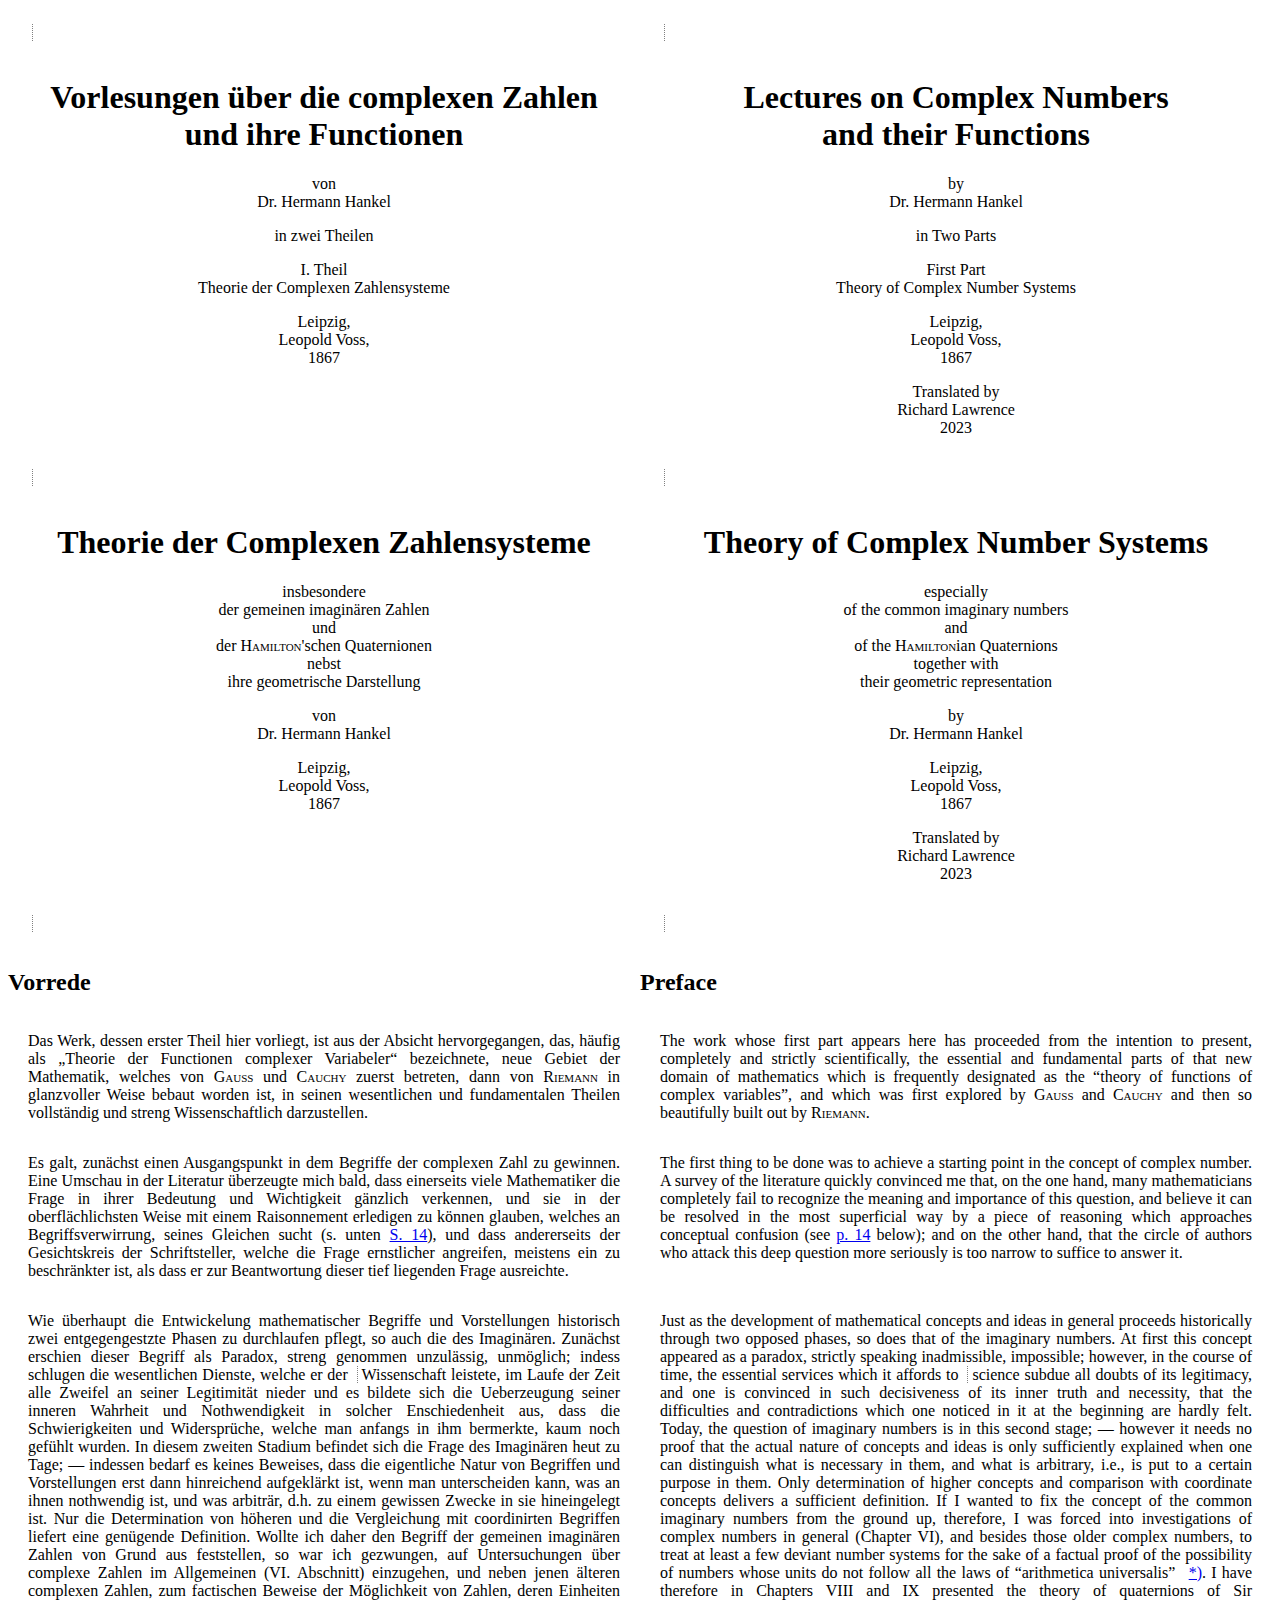
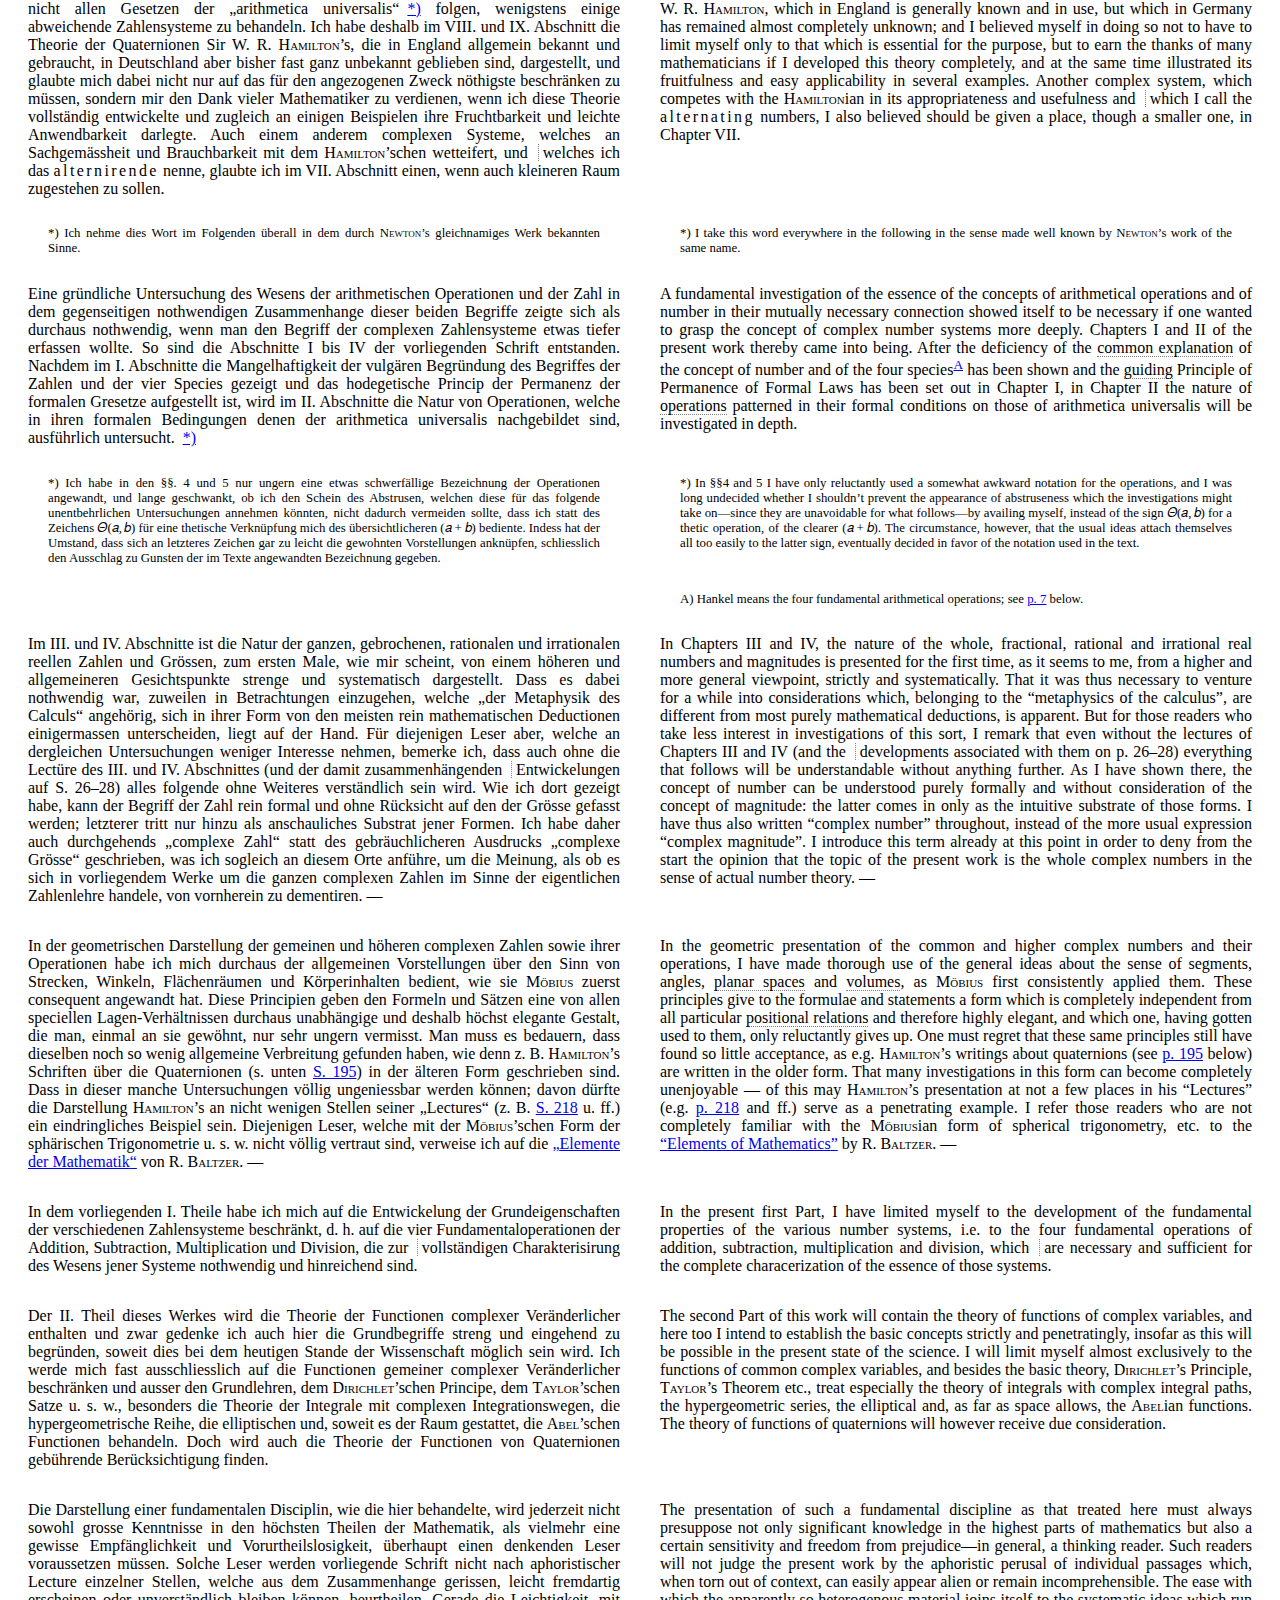
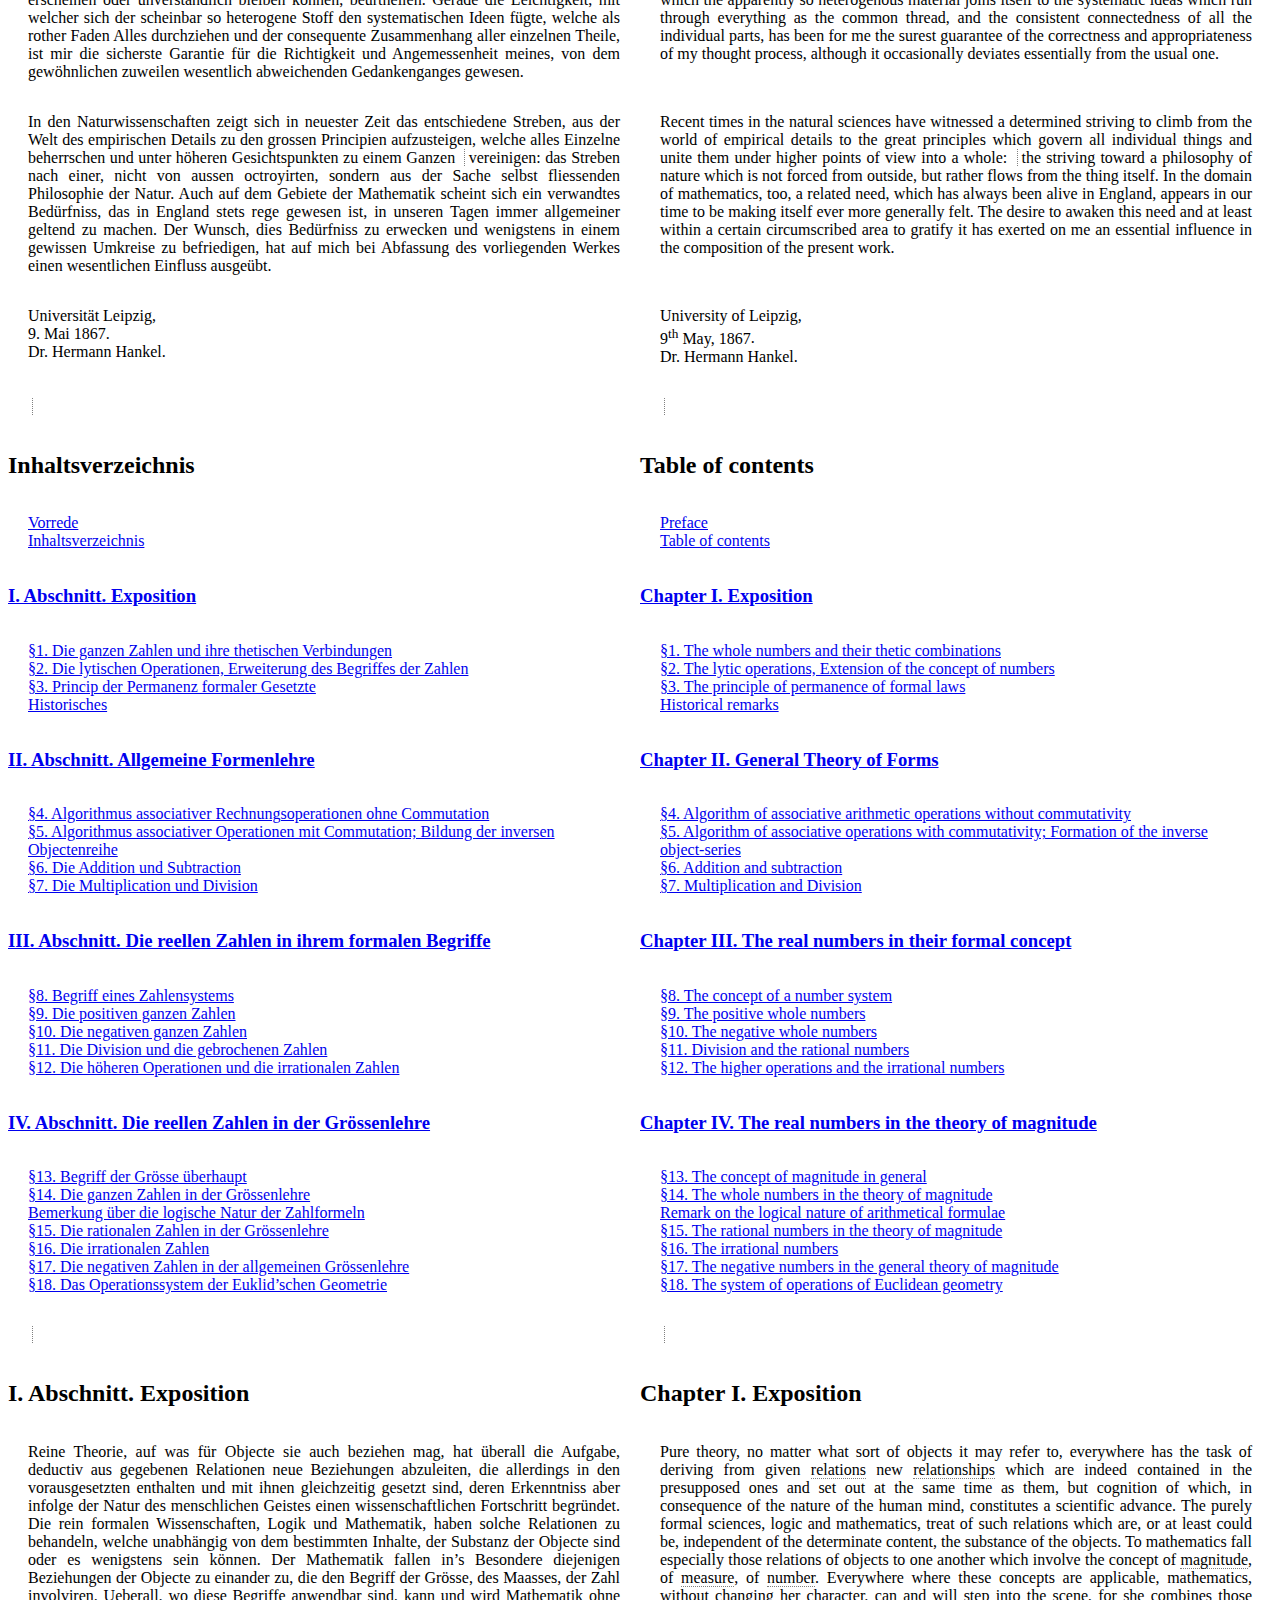
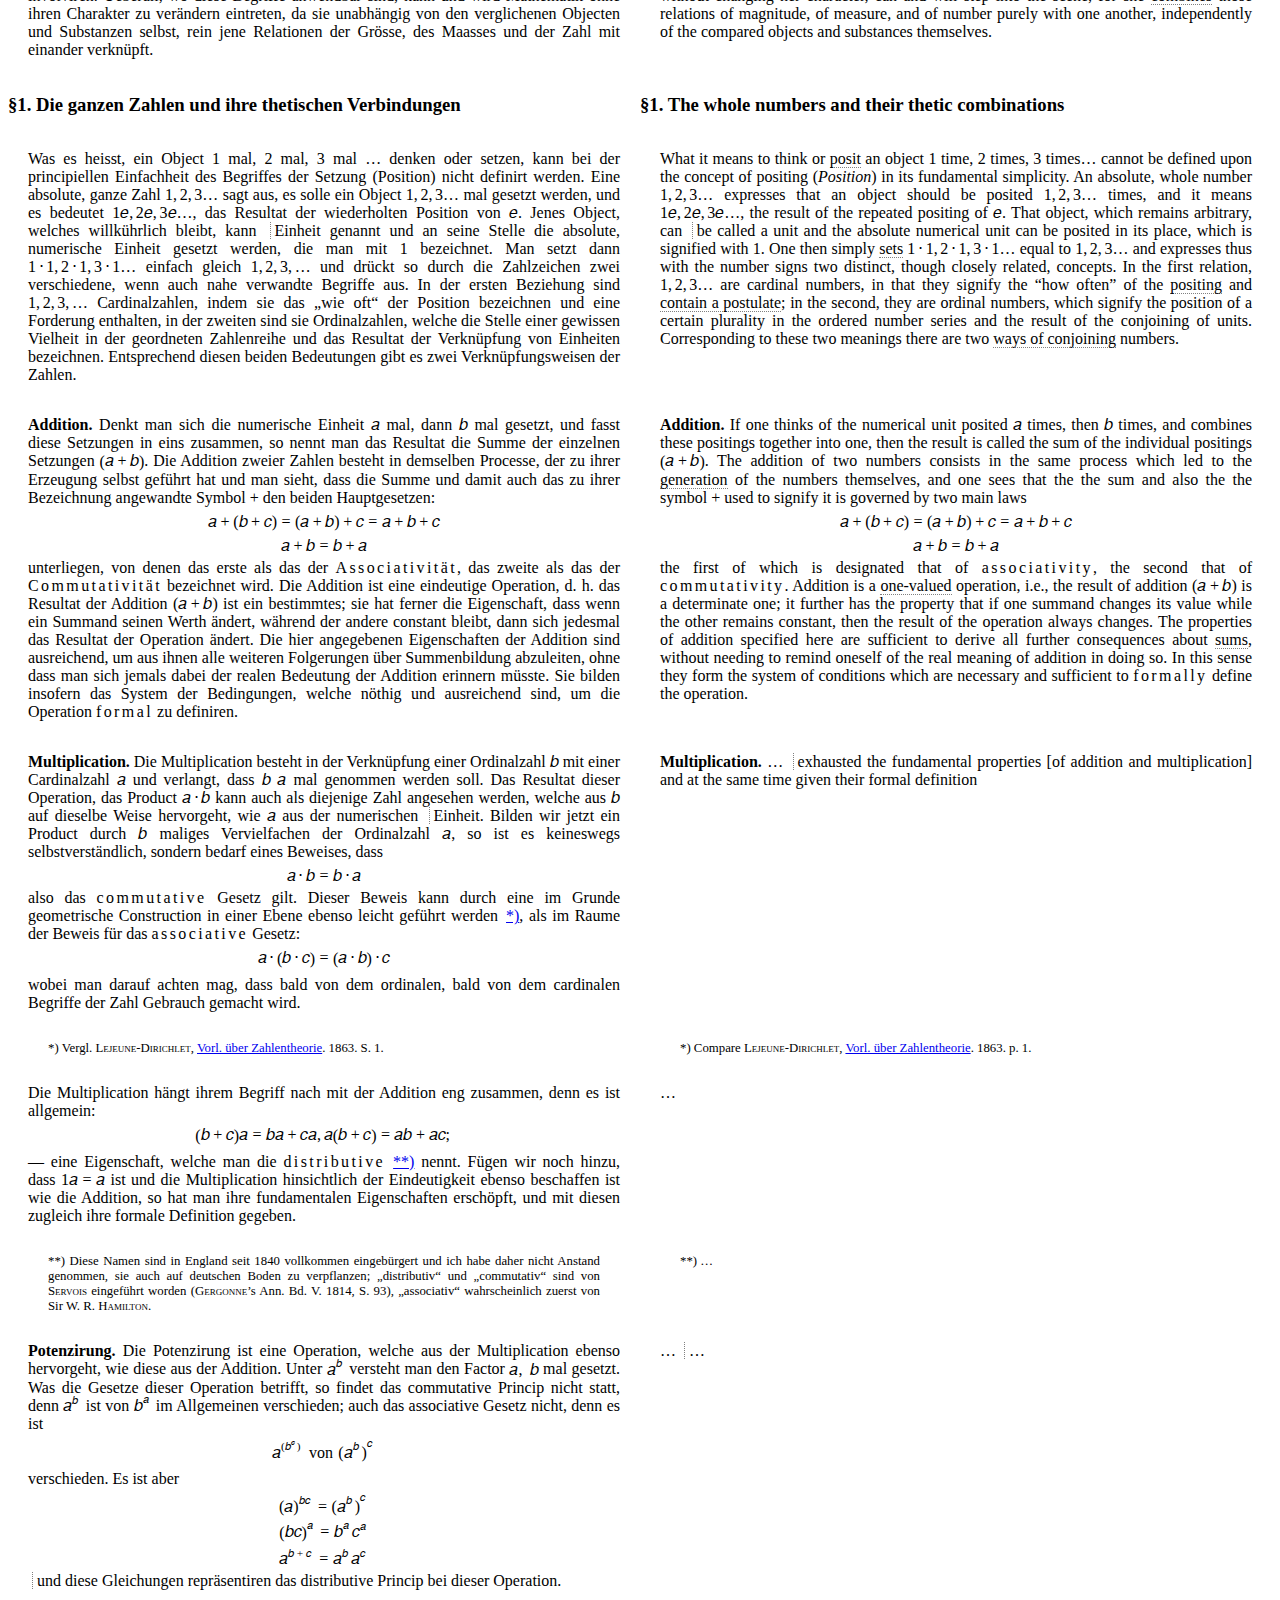
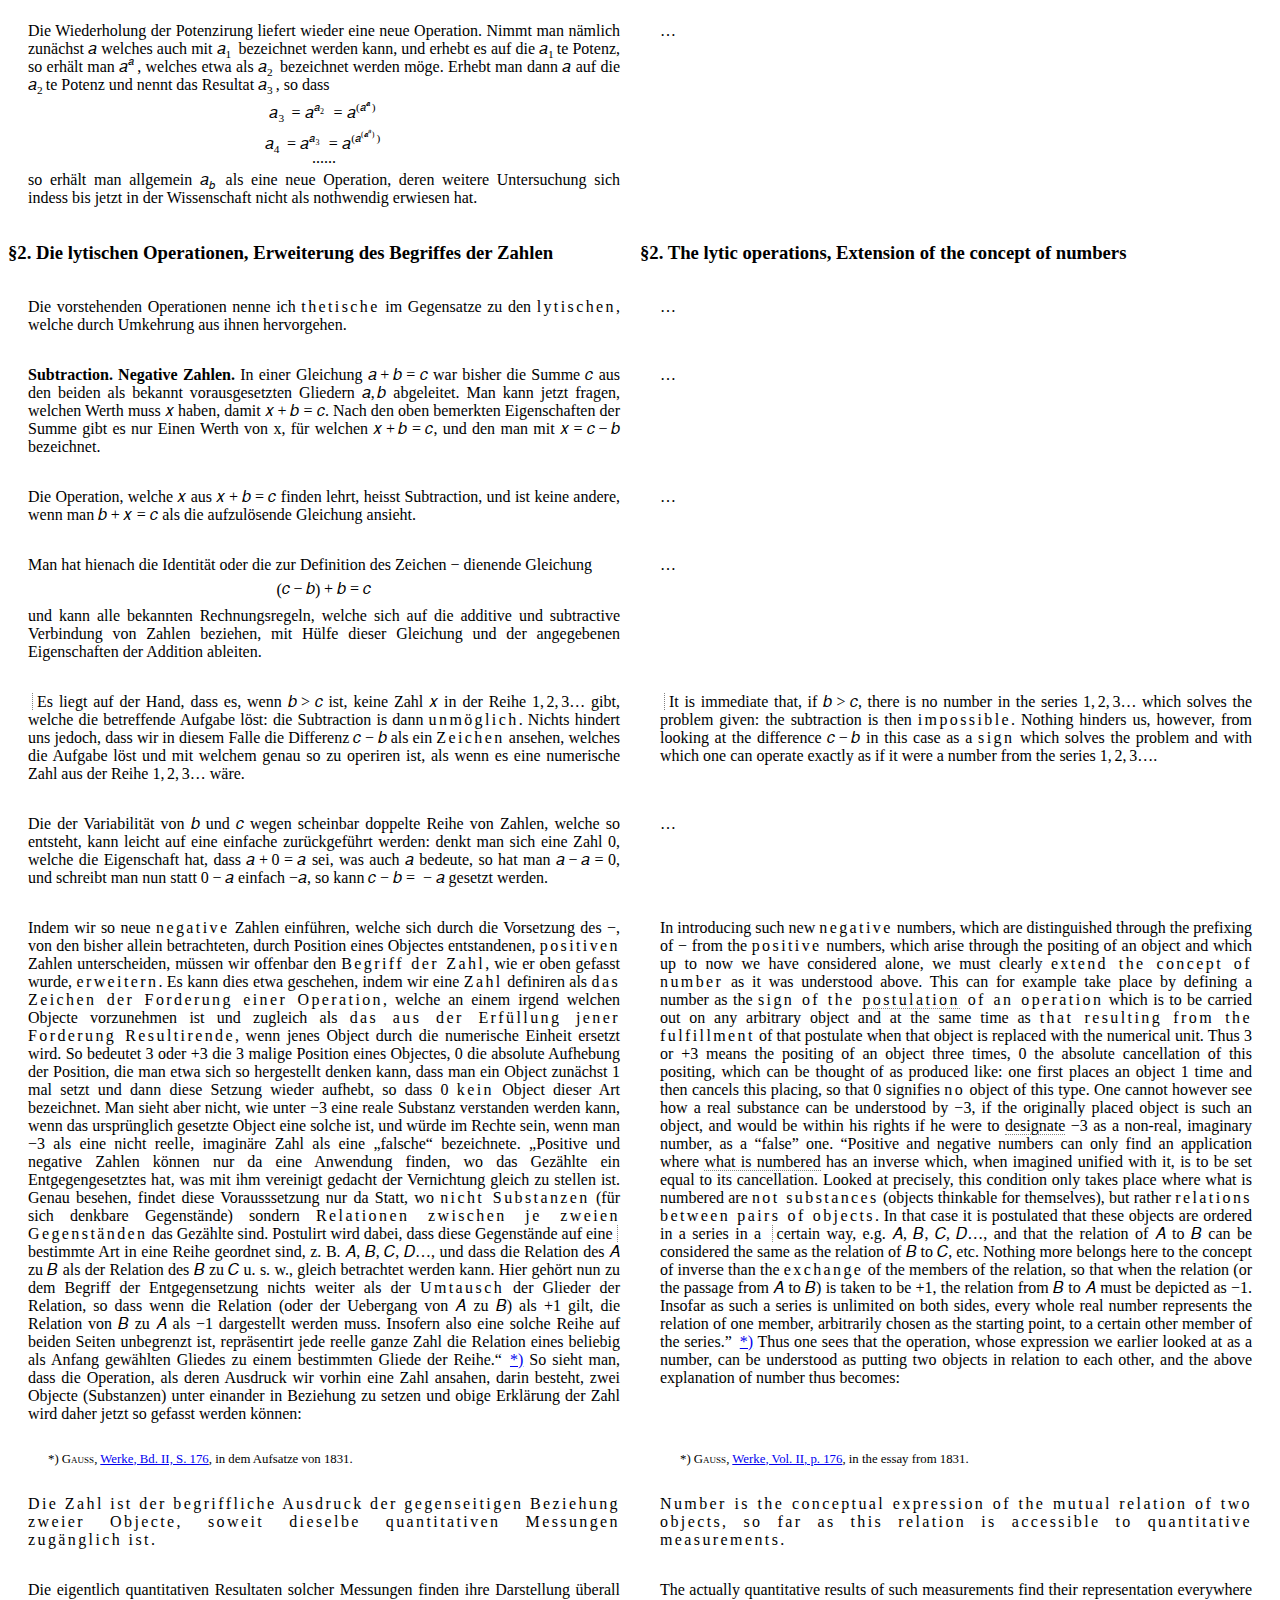
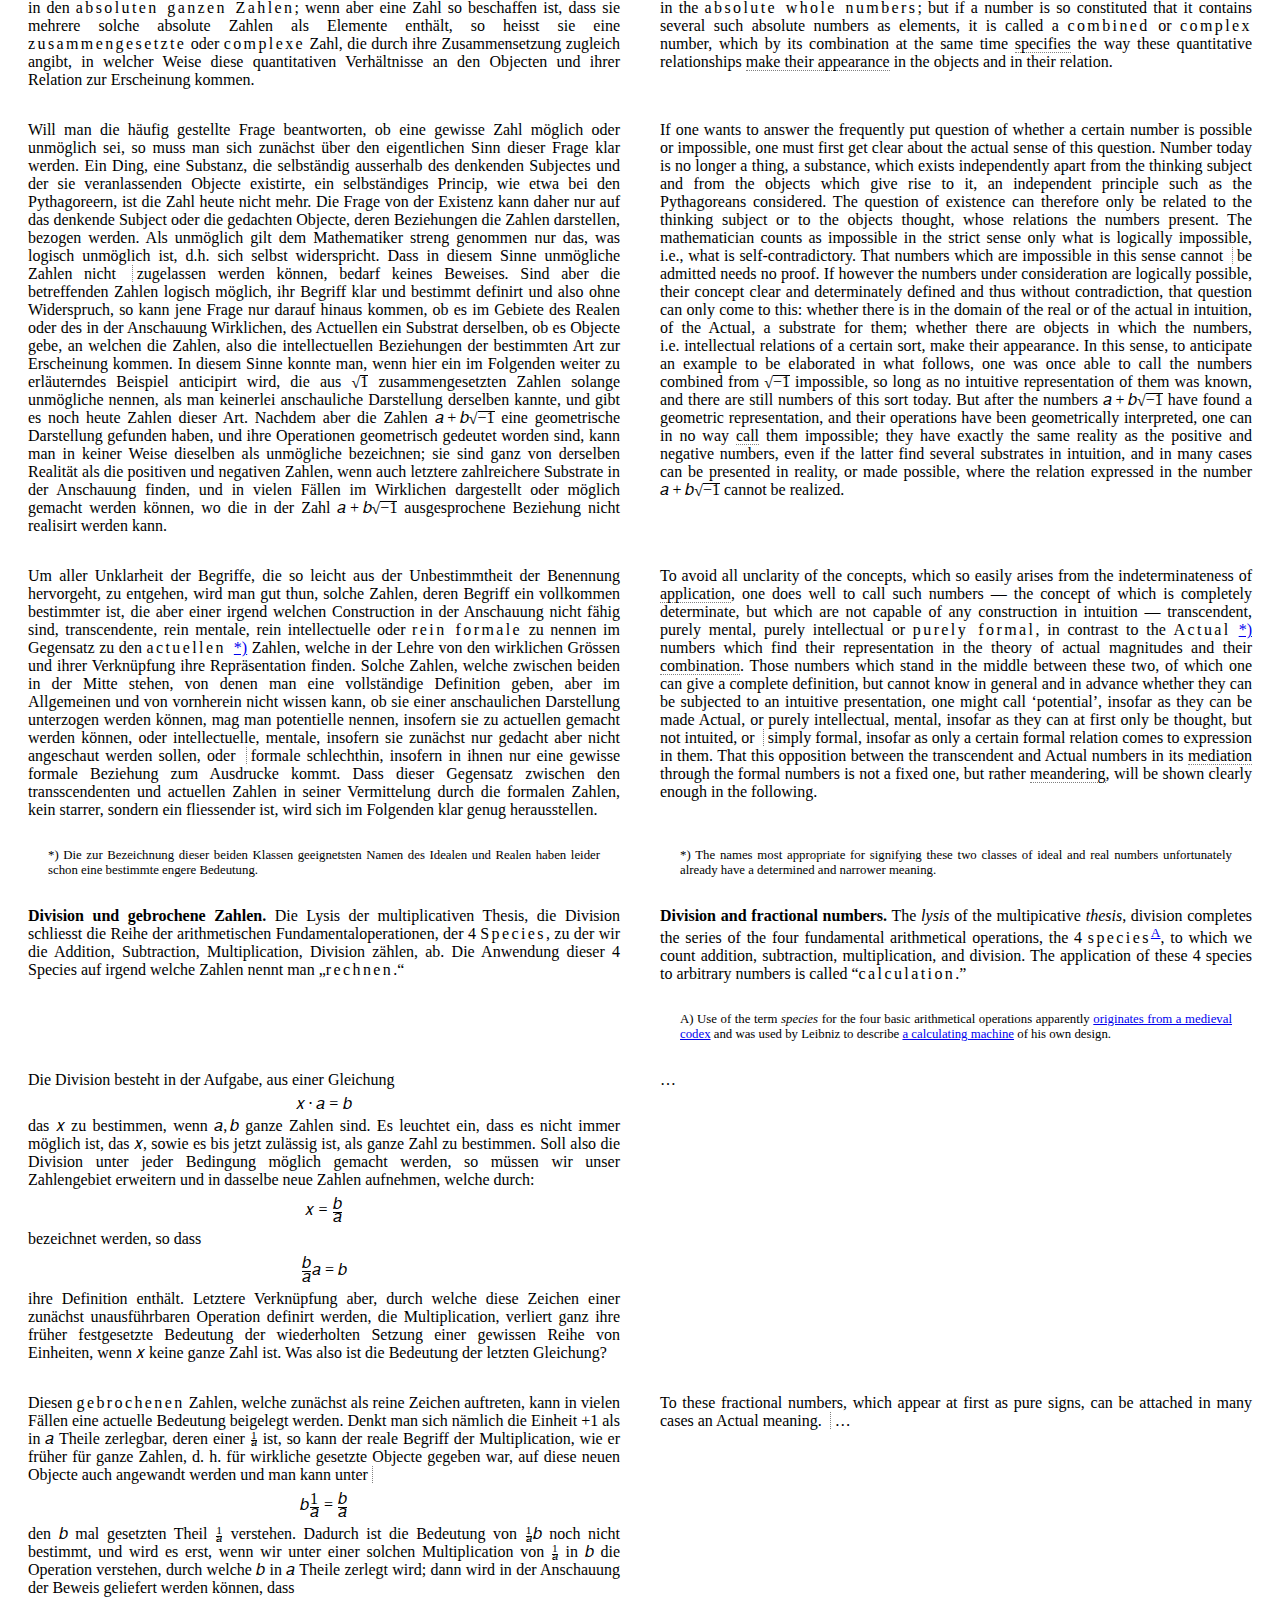
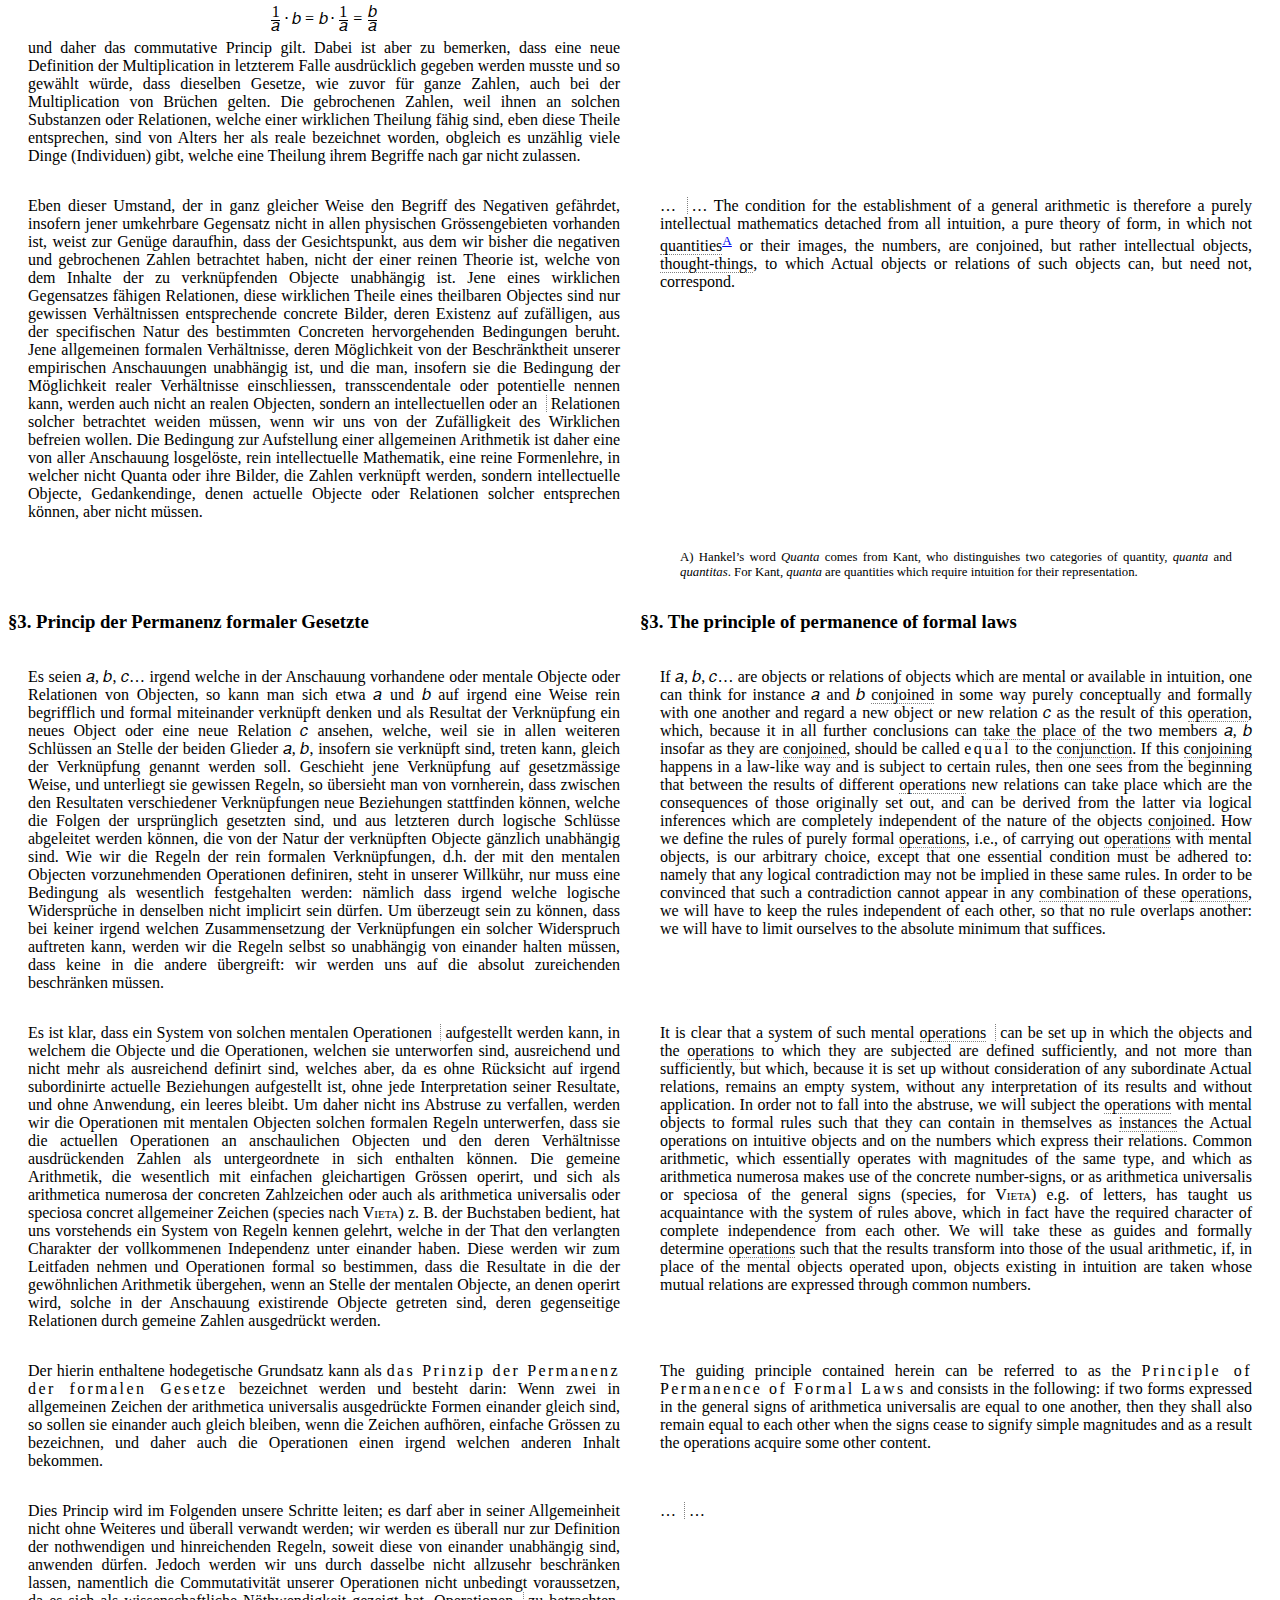
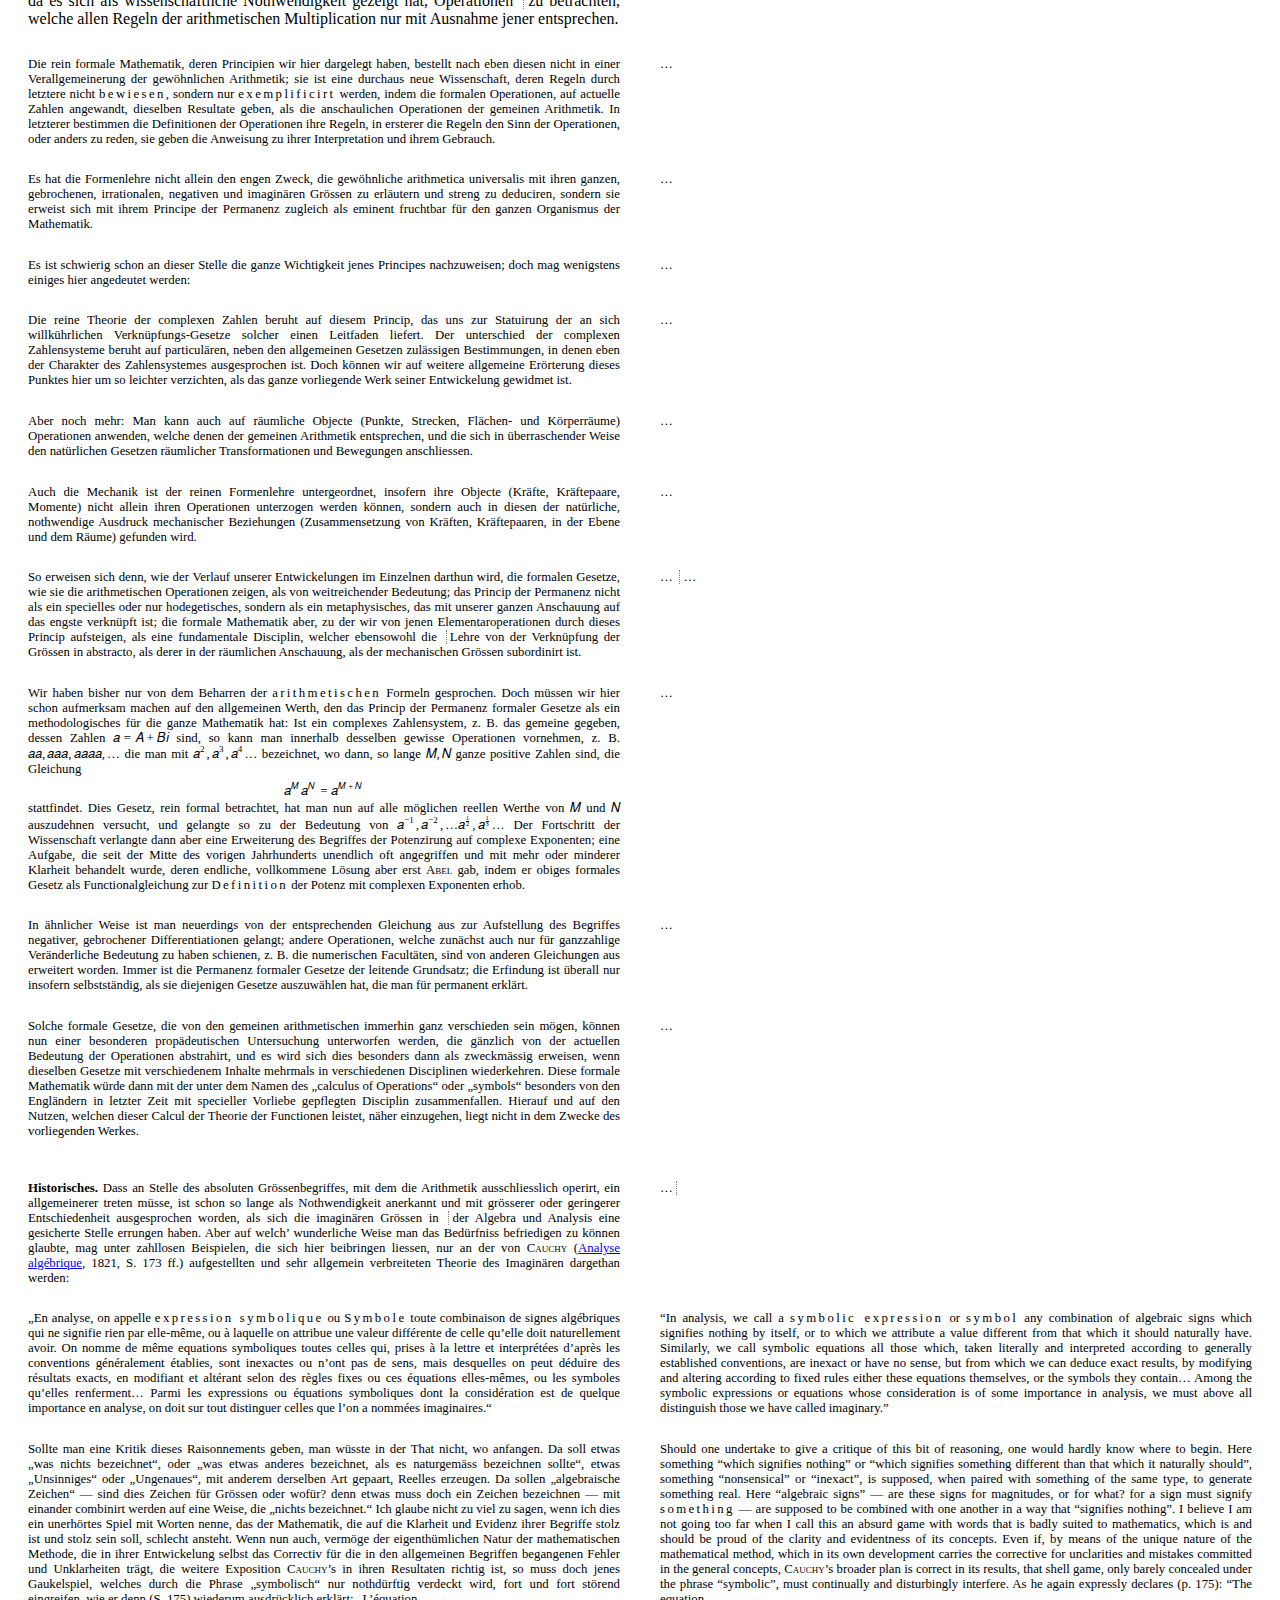
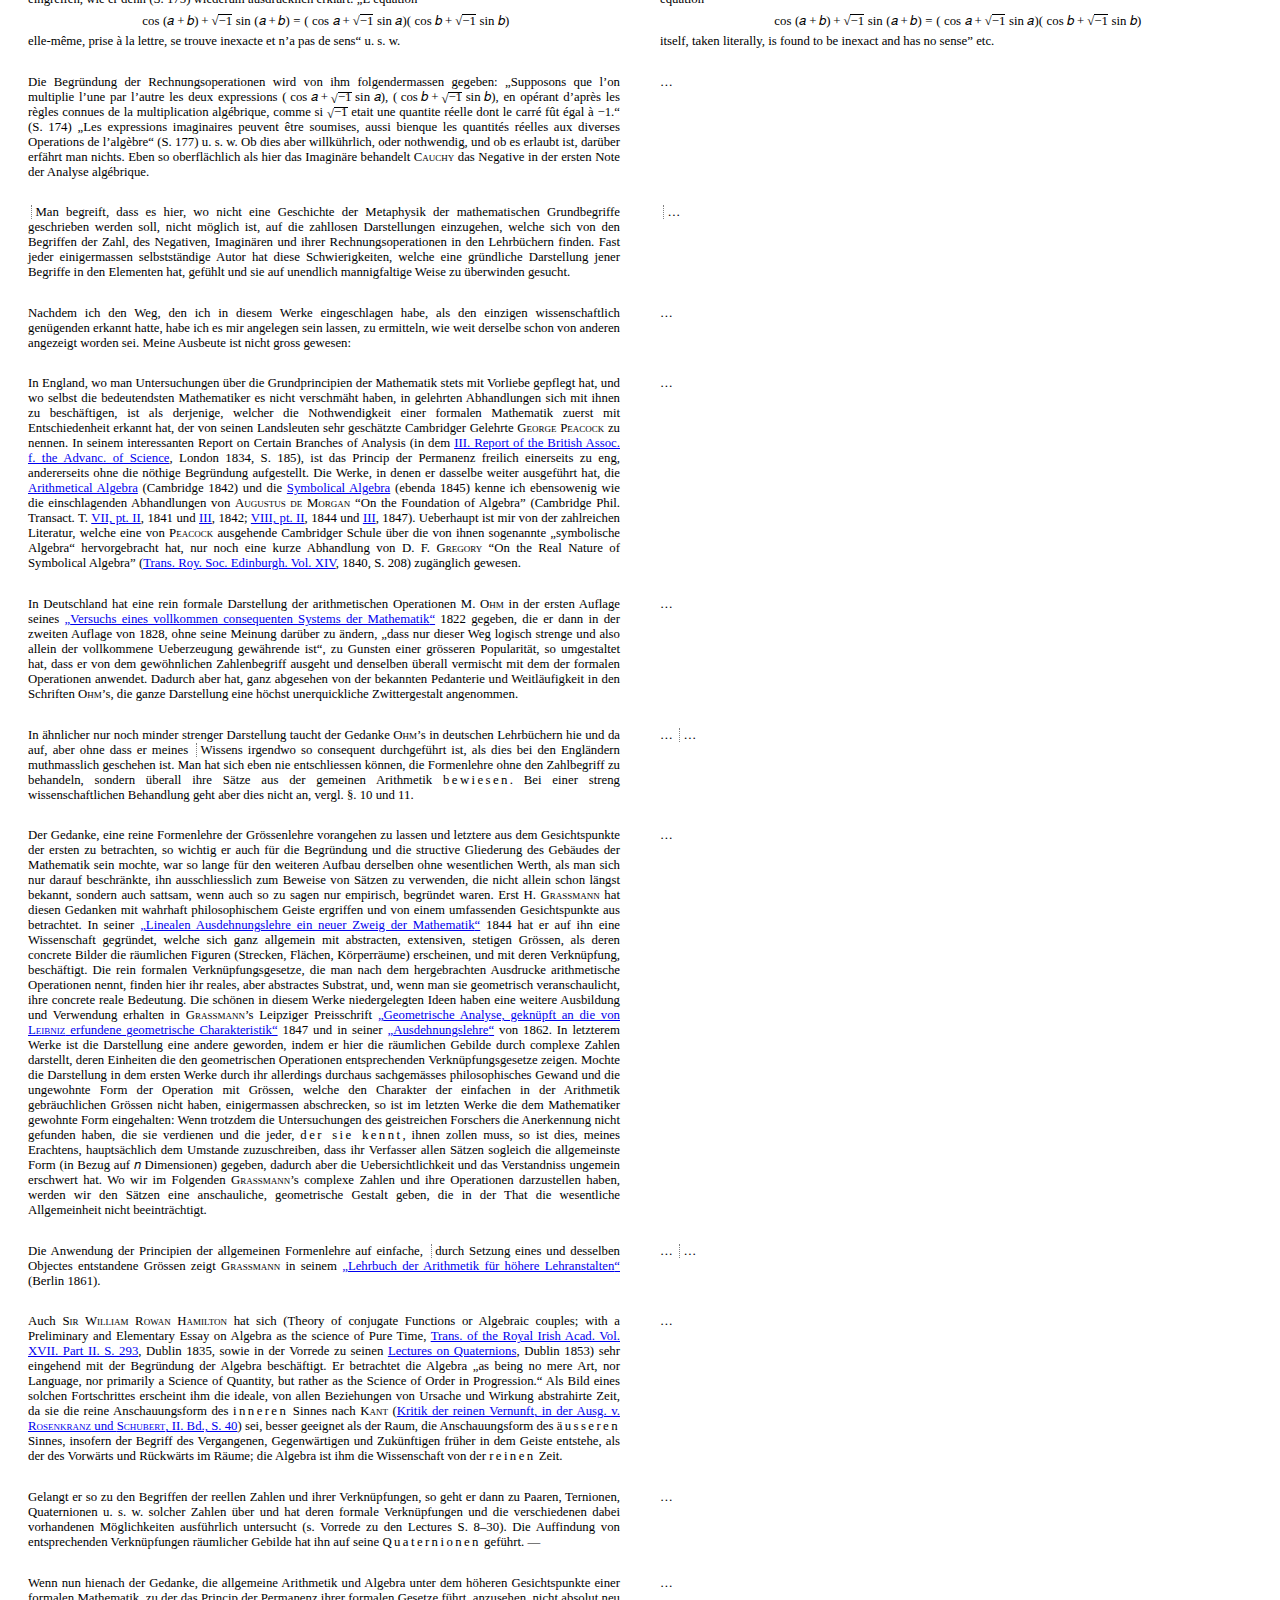
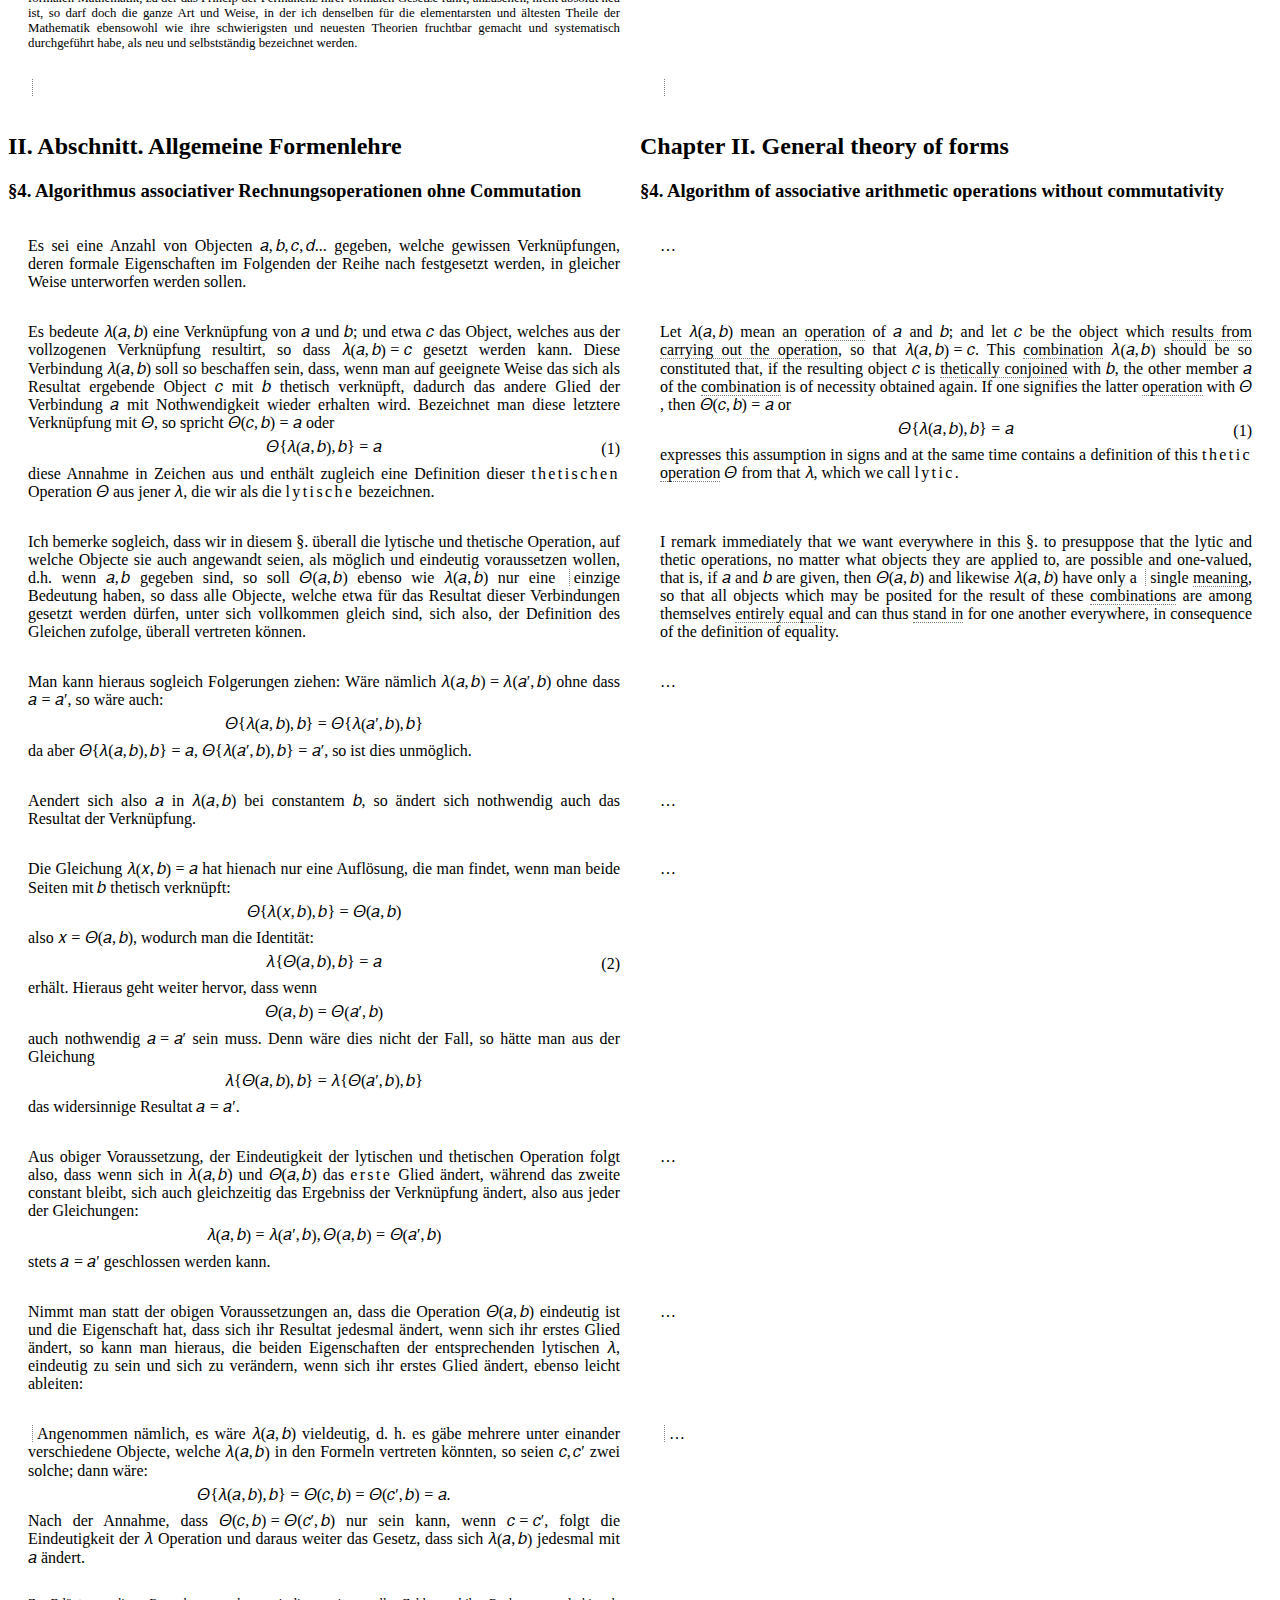
==== docs/index.html @ 3a57fe81 "Update web translation: complete Preface" ====
<!DOCTYPE html>
<html xmlns="http://www.w3.org/1999/xhtml" lang="en" xml:lang="en">
<head>
  <meta charset="utf-8" />
  <meta name="generator" content="pandoc" />
  <meta name="viewport" content="width=device-width, initial-scale=1.0, user-scalable=yes" />

  <link rel="author" href="https://www.wikidata.org/wiki/Q61038" />
  <link rel="author" href="https://orcid.org/0000-0001-6633-0246" />
  <link rel="license" href="https://creativecommons.org/licenses/by-sa/4.0/">

  <title>Vorlesungen über die complexen Zahlen und ihre Functionen / Lectures on Complex Numbers and their Functions</title>
  <style>
    code{white-space: pre-wrap;}
    span.smallcaps{font-variant: small-caps;}
    div.columns{display: flex; gap: min(4vw, 1.5em);}
    div.column{flex: auto; overflow-x: auto;}
    div.hanging-indent{margin-left: 1.5em; text-indent: -1.5em;}
    ul.task-list{list-style: none;}
    ul.task-list li input[type="checkbox"] {
      width: 0.8em;
      margin: 0 0.8em 0.2em -1.6em;
      vertical-align: middle;
    }
  </style>
  <link rel="stylesheet" href="parallel.css" />
  <!--[if lt IE 9]>
    <script src="//cdnjs.cloudflare.com/ajax/libs/html5shiv/3.7.3/html5shiv-printshiv.min.js"></script>
  <![endif]-->
</head>
<body>

<section epub:type="titlepage" id="Titlepages">
<div class="parallel">
<p><a lang="de" class="origpage" id="S.II" title="Seite II"></a></p>
<p><a lang="en" class="origpage" id="p.II" title="Page II"></a></p>
</div>
<div class="titlepages">
<div lang="de">
<h1>
Vorlesungen über die complexen Zahlen<br/>und ihre Functionen
</h1>
<p>von<br />
Dr. Hermann Hankel</p>
<p>in zwei Theilen</p>
<p>I. Theil<br />
Theorie der Complexen Zahlensysteme</p>
<p>Leipzig,<br />
Leopold Voss,<br />
1867</p>
</div>
<div lang="en">
<h1>
Lectures on Complex Numbers<br/>and their Functions
</h1>
<p>by<br />
Dr. Hermann Hankel</p>
<p>in Two Parts</p>
<p>First Part<br />
Theory of Complex Number Systems</p>
<p>Leipzig,<br />
Leopold Voss,<br />
1867<br />
</p>
<p>Translated by<br />
Richard Lawrence<br />
2023</p>
</div>
</div>
<div class="parallel">
<p><a lang="de" class="origpage" id="S.III" title="Seite III"></a></p>
<p><a lang="en" class="origpage" id="p.III" title="Page III"></a></p>
</div>
<div class="titlepages">
<div lang="de">
<h1>
Theorie der Complexen Zahlensysteme
</h1>
<p>insbesondere<br />
der gemeinen imaginären Zahlen<br />
und<br />
der <span class="sc">Hamilton</span>'schen Quaternionen<br />
nebst<br />
ihre geometrische Darstellung</p>
<p>von<br />
Dr. Hermann Hankel</p>
<p>Leipzig,<br />
Leopold Voss,<br />
1867</p>
</div>
<div lang="en">
<h1>
Theory of Complex Number Systems
</h1>
<p>especially<br />
of the common imaginary numbers<br />
and<br />
of the <span class="sc">Hamilton</span>ian Quaternions<br />
together with<br />
their geometric representation</p>
<p>by<br />
Dr. Hermann Hankel</p>
<p>Leipzig,<br />
Leopold Voss,<br />
1867<br />
</p>
<p>Translated by<br />
Richard Lawrence<br />
2023</p>
</div>
</div>
</section>
<div class="parallel">
<p><a lang="de" class="origpage" id="S.V" title="Seite V"></a></p>
<p><a lang="en" class="origpage" id="p.V" title="Page V"></a></p>
</div>
<section id="Preface" class="level2" epub:type="preface">
<h2 epub:type="preface"><span lang="de">Vorrede</span> <span
lang="en">Preface</span></h2>
<div class="parallel">
<p lang="de">
Das Werk, dessen erster Theil hier vorliegt, ist aus der Absicht
hervorgegangen, das, häufig als <q>Theorie der Functionen complexer
Variabeler</q> bezeichnete, neue Gebiet der Mathematik, welches von
<span class="sc">Gauss</span> und <span class="sc">Cauchy</span> zuerst
betreten, dann von <span class="sc">Riemann</span> in glanzvoller Weise
bebaut worden ist, in seinen wesentlichen und fundamentalen Theilen
vollständig und streng Wissenschaftlich darzustellen.
</p>
<p lang="en">
The work whose first part appears here has proceeded from the intention
to present, completely and strictly scientifically, the essential and
fundamental parts of that new domain of mathematics which is frequently
designated as the <q>theory of functions of complex variables</q>, and
which was first explored by <span class="sc">Gauss</span> and <span
class="sc">Cauchy</span> and then so beautifully built out by <span
class="sc">Riemann</span>.
</p>
</div>
<div class="parallel">
<p lang="de">
Es galt, zunächst einen Ausgangspunkt in dem Begriffe der complexen Zahl
zu gewinnen. Eine Umschau in der Literatur überzeugte mich bald, dass
einerseits viele Mathematiker die Frage in ihrer Bedeutung und
Wichtigkeit gänzlich verkennen, und sie in der oberflächlichsten Weise
mit einem Raisonnement erledigen zu können glauben, welches an
Begriffsverwirrung, seines Gleichen sucht (s. unten <a href="#S.14">S.
14</a>), und dass andererseits der Gesichtskreis der Schriftsteller,
welche die Frage ernstlicher angreifen, meistens ein zu beschränkter
ist, als dass er zur Beantwortung dieser tief liegenden Frage
ausreichte.
</p>
<p lang="en">
The first thing to be done was to achieve a starting point in the
concept of complex number. A survey of the literature quickly convinced
me that, on the one hand, many mathematicians completely fail to
recognize the meaning and importance of this question, and believe it
can be resolved in the most superficial way by a piece of reasoning
which approaches conceptual confusion (see <a href="#p.14">p. 14</a>
below); and on the other hand, that the circle of authors who attack
this deep question more seriously is too narrow to suffice to answer it.
</p>
</div>
<div class="parallel">
<p lang="de">
Wie überhaupt die Entwickelung mathematischer Begriffe und Vorstellungen
historisch zwei entgegengestzte Phasen zu durchlaufen pflegt, so auch
die des Imaginären. Zunächst erschien dieser Begriff als Paradox, streng
genommen unzulässig, unmöglich; indess schlugen die wesentlichen
Dienste, welche er der
<a lang="de" class="origpage" id="S.VI" title="Seite VI"></a>
Wissenschaft leistete, im Laufe der Zeit alle Zweifel an seiner
Legitimität nieder und es bildete sich die Ueberzeugung seiner inneren
Wahrheit und Nothwendigkeit in solcher Enschiedenheit aus, dass die
Schwierigkeiten und Widersprüche, welche man anfangs in ihm bermerkte,
kaum noch gefühlt wurden. In diesem zweiten Stadium befindet sich die
Frage des Imaginären heut zu Tage; — indessen bedarf es keines Beweises,
dass die eigentliche Natur von Begriffen und Vorstellungen erst dann
hinreichend aufgeklärkt ist, wenn man unterscheiden kann, was an ihnen
nothwendig ist, und was arbiträr, d.h. zu einem gewissen Zwecke in sie
hineingelegt ist. Nur die Determination von höheren und die Vergleichung
mit coordinirten Begriffen liefert eine genügende Definition. Wollte ich
daher den Begriff der gemeinen imaginären Zahlen von Grund aus
feststellen, so war ich gezwungen, auf Untersuchungen über complexe
Zahlen im Allgemeinen (VI. Abschnitt) einzugehen, und neben jenen
älteren complexen Zahlen, zum factischen Beweise der Möglichkeit von
Zahlen, deren Einheiten nicht allen Gesetzen der <q>arithmetica
universalis</q><a href="#S.VIn1" id="S.VIn1ref" class="fnref">*)</a>
folgen, wenigstens einige abweichende Zahlensysteme zu behandeln. Ich
habe deshalb im VIII. und IX. Abschnitt die Theorie der Quaternionen Sir
W. R. <span class="sc">Hamilton</span>’s, die in England allgemein
bekannt und gebraucht, in Deutschland aber bisher fast ganz unbekannt
geblieben sind, dargestellt, und glaubte mich dabei nicht nur auf das
für den angezogenen Zweck nöthigste beschränken zu müssen, sondern mir
den Dank vieler Mathematiker zu verdienen, wenn ich diese Theorie
vollständig entwickelte und zugleich an einigen Beispielen ihre
Fruchtbarkeit und leichte Anwendbarkeit darlegte. Auch einem anderem
complexen Systeme, welches an Sachgemässheit und Brauchbarkeit mit dem
<span class="sc">Hamilton</span>’schen wetteifert, und
<a lang="de" class="origpage" id="S.VII" title="Seite VII"></a> welches
ich das <dfn>alternirende</dfn> nenne, glaubte ich im VII. Abschnitt
einen, wenn auch kleineren Raum zugestehen zu sollen.
</p>
<p lang="en">
Just as the development of mathematical concepts and ideas in general
proceeds historically through two opposed phases, so does that of the
imaginary numbers. At first this concept appeared as a paradox, strictly
speaking inadmissible, impossible; however, in the course of time, the
essential services which it affords to
<a lang="en" class="origpage" id="p.VI" title="Page VI"></a> science
subdue all doubts of its legitimacy, and one is convinced in such
decisiveness of its inner truth and necessity, that the difficulties and
contradictions which one noticed in it at the beginning are hardly felt.
Today, the question of imaginary numbers is in this second stage; —
however it needs no proof that the actual nature of concepts and ideas
is only sufficiently explained when one can distinguish what is
necessary in them, and what is arbitrary, i.e., is put to a certain
purpose in them. Only determination of higher concepts and comparison
with coordinate concepts delivers a sufficient definition. If I wanted
to fix the concept of the common imaginary numbers from the ground up,
therefore, I was forced into investigations of complex numbers in
general (Chapter VI), and besides those older complex numbers, to treat
at least a few deviant number systems for the sake of a factual proof of
the possibility of numbers whose units do not follow all the laws of
<q>arithmetica universalis</q> <a href="#p.VIn1" id="p.VIn1ref"
class="fnref">*)</a>. I have therefore in Chapters VIII and IX presented
the theory of quaternions of Sir W. R. <span class="sc">Hamilton</span>,
which in England is generally known and in use, but which in Germany has
remained almost completely unknown; and I believed myself in doing so
not to have to limit myself only to that which is essential for the
purpose, but to earn the thanks of many mathematicians if I developed
this theory completely, and at the same time illustrated its
fruitfulness and easy applicability in several examples. Another complex
system, which competes with the <span class="sc">Hamilton</span>ian in
its appropriateness and usefulness and
<a lang="en" class="origpage" id="p.VII" title="Page VII"></a> which I
call the <dfn>alternating</dfn> numbers, I also believed should be given
a place, though a smaller one, in Chapter VII.
<!-- TODO: links to later parts-->
</p>
</div>
<aside class="parallel footnote">
<p lang="de" id="S.VIn1">
*) Ich nehme dies Wort im Folgenden überall in dem durch <span
class="sc">Newton</span>’s gleichnamiges Werk bekannten Sinne.
</p>
<p lang="en" id="p.VIn1">
*) I take this word everywhere in the following in the sense made well
known by <span class="sc">Newton</span>’s work of the same name.
</p>
</aside>
<div class="parallel">
<p lang="de">
Eine gründliche Untersuchung des Wesens der arithmetischen Operationen
und der Zahl in dem gegenseitigen nothwendigen Zusammenhange dieser
beiden Begriffe zeigte sich als durchaus nothwendig, wenn man den
Begriff der complexen Zahlensysteme etwas tiefer erfassen wollte. So
sind die Abschnitte I bis IV der vorliegenden Schrift entstanden.
Nachdem im I. Abschnitte die Mangelhaftigkeit der vulgären Begründung
des Begriffes der Zahlen und der vier Species gezeigt und das
hodegetische Princip der Permanenz der formalen Gresetze aufgestellt
ist, wird im II. Abschnitte die Natur von Operationen, welche in ihren
formalen Bedingungen denen der arithmetica universalis nachgebildet
sind, ausführlich untersucht.<a href="#S.VIIn1" id="S.VIIn1ref"
class="fnref">*)</a>
</p>
<p lang="en">
A fundamental investigation of the essence of the concepts of
arithmetical operations and of number in their mutually necessary
connection showed itself to be necessary if one wanted to grasp the
concept of complex number systems more deeply. Chapters I and II of the
present work thereby came into being. After the deficiency of the <span
class="origphrase" title="vulgäre Begründung">common explanation</span>
of the concept of number and of the four species<sup><a href="#p.VIInA"
id="p.VIInAref" class="trnref">A</a></sup> has been shown and the <span
class="origphrase" title="hodegetisch">guiding</span> Principle of
Permanence of Formal Laws has been set out in Chapter I, in Chapter II
the nature of <span class="origphrase"
title="Operationen">operations</span> patterned in their formal
conditions on those of arithmetica universalis will be investigated in
depth.
</p>
</div>
<aside class="parallel footnote">
<p lang="de" id="S.VIIn1">
*) Ich habe in den §§. 4 und 5 nur ungern eine etwas schwerfällige
Bezeichnung der Operationen angewandt, und lange geschwankt, ob ich den
Schein des Abstrusen, welchen diese für das folgende unentbehrlichen
Untersuchungen annehmen könnten, nicht dadurch vermeiden sollte, dass
ich statt des Zeichens
<math display="inline" xmlns="http://www.w3.org/1998/Math/MathML"><semantics><mrow><mi>Θ</mi><mrow><mo stretchy="true" form="prefix">(</mo><mi>a</mi><mo>,</mo><mi>b</mi><mo stretchy="true" form="postfix">)</mo></mrow></mrow><annotation encoding="application/x-tex">\Theta(a,b)</annotation></semantics></math>
für eine thetische Verknüpfung mich des übersichtlicheren
<math display="inline" xmlns="http://www.w3.org/1998/Math/MathML"><semantics><mrow><mo stretchy="true" form="prefix">(</mo><mi>a</mi><mo>+</mo><mi>b</mi><mo stretchy="true" form="postfix">)</mo></mrow><annotation encoding="application/x-tex">(a + b)</annotation></semantics></math>
bediente. Indess hat der Umstand, dass sich an letzteres Zeichen gar zu
leicht die gewohnten Vorstellungen anknüpfen, schliesslich den Ausschlag
zu Gunsten der im Texte angewandten Bezeichnung gegeben.
</p>
<p lang="en" id="p.VIIn1">
*) In §§4 and 5 I have only reluctantly used a somewhat awkward notation
for the operations, and I was long undecided whether I shouldn’t prevent
the appearance of abstruseness which the investigations might take
on—since they are unavoidable for what follows—by availing myself,
instead of the sign
<math display="inline" xmlns="http://www.w3.org/1998/Math/MathML"><semantics><mrow><mi>Θ</mi><mrow><mo stretchy="true" form="prefix">(</mo><mi>a</mi><mo>,</mo><mi>b</mi><mo stretchy="true" form="postfix">)</mo></mrow></mrow><annotation encoding="application/x-tex">\Theta(a,b)</annotation></semantics></math>
for a thetic operation, of the clearer
<math display="inline" xmlns="http://www.w3.org/1998/Math/MathML"><semantics><mrow><mo stretchy="true" form="prefix">(</mo><mi>a</mi><mo>+</mo><mi>b</mi><mo stretchy="true" form="postfix">)</mo></mrow><annotation encoding="application/x-tex">(a + b)</annotation></semantics></math>.
The circumstance, however, that the usual ideas attach themselves all
too easily to the latter sign, eventually decided in favor of the
notation used in the text.
</p>
</aside>
<aside class="parallel footnote trnote">
<p lang="de">
</p>
<p lang="en" id="p.VIInA">
A) Hankel means the four fundamental arithmetical operations; see <a
href="#p.7">p. 7</a> below.
</p>
</aside>
<div class="parallel">
<p lang="de">
Im III. und IV. Abschnitte ist die Natur der ganzen, gebrochenen,
rationalen und irrationalen reellen Zahlen und Grössen, zum ersten Male,
wie mir scheint, von einem höheren und allgemeineren Gesichtspunkte
strenge und systematisch dargestellt. Dass es dabei nothwendig war,
zuweilen in Betrachtungen einzugehen, welche <q>der Metaphysik des
Calculs</q> angehörig, sich in ihrer Form von den meisten rein
mathematischen Deductionen einigermassen unterscheiden, liegt auf der
Hand. Für diejenigen Leser aber, welche an dergleichen Untersuchungen
weniger Interesse nehmen, bemerke ich, dass auch ohne die Lectüre des
III. und IV. Abschnittes (und der damit zusammenhängenden
<a lang="de" class="origpage" id="S.VIII" title="Seite VIII"></a>
Entwickelungen auf S. 26–28) alles folgende ohne Weiteres verständlich
sein wird. Wie ich dort gezeigt habe, kann der Begriff der Zahl rein
formal und ohne Rücksicht auf den der Grösse gefasst werden; letzterer
tritt nur hinzu als anschauliches Substrat jener Formen. Ich habe daher
auch durchgehends <q>complexe Zahl</q> statt des gebräuchlicheren
Ausdrucks <q>complexe Grösse</q> geschrieben, was ich sogleich an diesem
Orte anführe, um die Meinung, als ob es sich in vorliegendem Werke um
die ganzen complexen Zahlen im Sinne der eigentlichen Zahlenlehre
handele, von vornherein zu dementiren. —
</p>
<p lang="en">
In Chapters III and IV, the nature of the whole, fractional, rational
and irrational real numbers and magnitudes is presented for the first
time, as it seems to me, from a higher and more general viewpoint,
strictly and systematically. That it was thus necessary to venture for a
while into considerations which, belonging to the <q>metaphysics of the
calculus</q>, are different from most purely mathematical deductions, is
apparent. But for those readers who take less interest in investigations
of this sort, I remark that even without the lectures of Chapters III
and IV (and the
<a lang="en" class="origpage" id="p.VIII" title="Page VIII"></a>
developments associated with them on p. 26–28) everything that follows
will be understandable without anything further. As I have shown there,
the concept of number can be understood purely formally and without
consideration of the concept of magnitude: the latter comes in only as
the intuitive substrate of those forms. I have thus also written
<q>complex number</q> throughout, instead of the more usual expression
<q>complex magnitude</q>. I introduce this term already at this point in
order to deny from the start the opinion that the topic of the present
work is the whole complex numbers in the sense of actual number theory.
—
</p>
</div>
<div class="parallel">
<p lang="de">
In der geometrischen Darstellung der gemeinen und höheren complexen
Zahlen sowie ihrer Operationen habe ich mich durchaus der allgemeinen
Vorstellungen über den Sinn von Strecken, Winkeln, Flächenräumen und
Körperinhalten bedient, wie sie <span class="sc">Möbius</span> zuerst
consequent angewandt hat. Diese Principien geben den Formeln und Sätzen
eine von allen speciellen Lagen-Verhältnissen durchaus unabhängige und
deshalb höchst elegante Gestalt, die man, einmal an sie gewöhnt, nur
sehr ungern vermisst. Man muss es bedauern, dass dieselben noch so wenig
allgemeine Verbreitung gefunden haben, wie denn z. B. <span
class="sc">Hamilton</span>’s Schriften über die Quaternionen (s. unten
<a href="#S.195">S. 195</a>) in der älteren Form geschrieben sind. Dass
in dieser manche Untersuchungen völlig ungeniessbar werden können; davon
dürfte die Darstellung <span class="sc">Hamilton</span>’s an nicht
wenigen Stellen seiner <cite class="quoted">Lectures</cite> (z. B. <a
href="https://archive.org/details/bub_gb_TCwPAAAAIAAJ/page/217/mode/2up">S.
218</a> u. ff.) ein eindringliches Beispiel sein. Diejenigen Leser,
welche mit der <span class="sc">Möbius</span>’schen Form der sphärischen
Trigonometrie u. s. w. nicht völlig vertraut sind, verweise ich auf die
<a
href="https://archive.org/details/dieelementederm02baltgoog/"><cite class="quoted">Elemente
der Mathematik</cite></a> von R. <span class="sc">Baltzer</span>. —
</p>
<p lang="en">
In the geometric presentation of the common and higher complex numbers
and their operations, I have made thorough use of the general ideas
about the sense of segments, angles, <span class="origphrase"
title="Flächenräume">planar spaces</span> and <span class="origphrase"
title="Körperinhalten">volumes</span>, as <span class="sc">Möbius</span>
first consistently applied them. These principles give to the formulae
and statements a form which is completely independent from all
particular <span class="origphrase"
title="Lagen-Verhältnisse">positional relations</span> and therefore
highly elegant, and which one, having gotten used to them, only
reluctantly gives up. One must regret that these same principles still
have found so little acceptance, as e.g. <span
class="sc">Hamilton</span>’s writings about quaternions (see <a
href="#p.195">p. 195</a> below) are written in the older form. That many
investigations in this form can become completely unenjoyable — of this
may <span class="sc">Hamilton</span>’s presentation at not a few places
in his <cite class="quoted">Lectures</cite> (e.g. <a
href="https://archive.org/details/bub_gb_TCwPAAAAIAAJ/page/217/mode/2up">p. 218</a>
and ff.) serve as a penetrating example. I refer those readers who are
not completely familiar with the <span class="sc">Möbius</span>ian form
of spherical trigonometry, etc. to the <a
href="https://archive.org/details/dieelementederm02baltgoog/"><cite class="quoted">Elements
of Mathematics</cite></a> by R. <span class="sc">Baltzer</span>. —
</p>
</div>
<!-- This edition post-dates Hankel's text, but I haven't found an earlier one: -->
<div class="parallel">
<p lang="de">
In dem vorliegenden I. Theile habe ich mich auf die Entwickelung der
Grundeigenschaften der verschiedenen Zahlensysteme beschränkt, d. h. auf
die vier Fundamentaloperationen der Addition, Subtraction,
Multiplication und Division, die zur
<a lang="de" class="origpage" id="S.IX" title="Seite IX"></a>
vollständigen Charakterisirung des Wesens jener Systeme nothwendig und
hinreichend sind.
</p>
<p lang="en">
In the present first Part, I have limited myself to the development of
the fundamental properties of the various number systems, i.e. to the
four fundamental operations of addition, subtraction, multiplication and
division, which
<a lang="en" class="origpage" id="p.IX" title="Page IX"></a> are
necessary and sufficient for the complete characerization of the essence
of those systems.
</p>
</div>
<div class="parallel">
<p lang="de">
Der II. Theil dieses Werkes wird die Theorie der Functionen complexer
Veränderlicher enthalten und zwar gedenke ich auch hier die
Grundbegriffe streng und eingehend zu begründen, soweit dies bei dem
heutigen Stande der Wissenschaft möglich sein wird. Ich werde mich fast
ausschliesslich auf die Functionen gemeiner complexer Veränderlicher
beschränken und ausser den Grundlehren, dem <span
class="sc">Dirichlet</span>’schen Principe, dem <span
class="sc">Taylor</span>’schen Satze u. s. w., besonders die Theorie der
Integrale mit complexen Integrationswegen, die hypergeometrische Reihe,
die elliptischen und, soweit es der Raum gestattet, die <span
class="sc">Abel</span>’schen Functionen behandeln. Doch wird auch die
Theorie der Functionen von Quaternionen gebührende Berücksichtigung
finden.
</p>
<p lang="en">
The second Part of this work will contain the theory of functions of
complex variables, and here too I intend to establish the basic concepts
strictly and penetratingly, insofar as this will be possible in the
present state of the science. I will limit myself almost exclusively to
the functions of common complex variables, and besides the basic theory,
<span class="sc">Dirichlet</span>’s Principle, <span
class="sc">Taylor</span>’s Theorem etc., treat especially the theory of
integrals with complex integral paths, the hypergeometric series, the
elliptical and, as far as space allows, the <span
class="sc">Abel</span>ian functions. The theory of functions of
quaternions will however receive due consideration.
</p>
</div>
<div class="parallel">
<p lang="de">
Die Darstellung einer fundamentalen Disciplin, wie die hier behandelte,
wird jederzeit nicht sowohl grosse Kenntnisse in den höchsten Theilen
der Mathematik, als vielmehr eine gewisse Empfänglichkeit und
Vorurtheilslosigkeit, überhaupt einen denkenden Leser voraussetzen
müssen. Solche Leser werden vorliegende Schrift nicht nach
aphoristischer Lecture einzelner Stellen, welche aus dem Zusammenhange
gerissen, leicht fremdartig erscheinen oder unverständlich bleiben
können, beurtheilen. Gerade die Leichtigkeit, mit welcher sich der
scheinbar so heterogene Stoff den systematischen Ideen fügte, welche als
rother Faden Alles durchziehen und der consequente Zusammenhang aller
einzelnen Theile, ist mir die sicherste Garantie für die Richtigkeit und
Angemessenheit meines, von dem gewöhnlichen zuweilen wesentlich
abweichenden Gedankenganges gewesen.
</p>
<p lang="en">
The presentation of such a fundamental discipline as that treated here
must always presuppose not only significant knowledge in the highest
parts of mathematics but also a certain sensitivity and freedom from
prejudice—in general, a thinking reader. Such readers will not judge the
present work by the aphoristic perusal of individual passages which,
when torn out of context, can easily appear alien or remain
incomprehensible. The ease with which the apparently so heterogenous
material joins itself to the systematic ideas which run through
everything as the common thread, and the consistent connectedness of all
the individual parts, has been for me the surest guarantee of the
correctness and appropriateness of my thought process, although it
occasionally deviates essentially from the usual one.
</p>
</div>
<div class="parallel">
<p lang="de">
In den Naturwissenschaften zeigt sich in neuester Zeit das entschiedene
Streben, aus der Welt des empirischen Details zu den grossen Principien
aufzusteigen, welche alles Einzelne beherrschen und unter höheren
Gesichtspunkten zu einem Ganzen
<a lang="de" class="origpage" id="S.X" title="Seite X"></a> vereinigen:
das Streben nach einer, nicht von aussen octroyirten, sondern aus der
Sache selbst fliessenden Philosophie der Natur. Auch auf dem Gebiete der
Mathematik scheint sich ein verwandtes Bedürfniss, das in England stets
rege gewesen ist, in unseren Tagen immer allgemeiner geltend zu machen.
Der Wunsch, dies Bedürfniss zu erwecken und wenigstens in einem gewissen
Umkreise zu befriedigen, hat auf mich bei Abfassung des vorliegenden
Werkes einen wesentlichen Einfluss ausgeübt.
</p>
<p lang="en">
Recent times in the natural sciences have witnessed a determined
striving to climb from the world of empirical details to the great
principles which govern all individual things and unite them under
higher points of view into a whole:
<a lang="en" class="origpage" id="p.X" title="Page X"></a> the striving
toward a philosophy of nature which is not forced from outside, but
rather flows from the thing itself. In the domain of mathematics, too, a
related need, which has always been alive in England, appears in our
time to be making itself ever more generally felt. The desire to awaken
this need and at least within a certain circumscribed area to gratify it
has exerted on me an essential influence in the composition of the
present work.
</p>
</div>
<div class="parallel">
<p lang="de">
Universität Leipzig,<br />
<time datetime="1867-05-09">9. Mai 1867</time>.<br />
Dr. Hermann Hankel.
</p>
<p lang="en">
University of Leipzig,<br />
<time datetime="1867-05-09">9<sup>th</sup> May, 1867</time>.<br />
Dr. Hermann Hankel.
</p>
</div>
<div class="parallel">
<p><a lang="de" class="origpage" id="S.XI" title="Seite XI"></a></p>
<p><a lang="en" class="origpage" id="p.XI" title="Page XI"></a></p>
</div>
</section>
<section id="TOC" class="level2" epub:type="toc">
<h2 epub:type="toc"><span lang="de">Inhaltsverzeichnis</span> <span
lang="en">Table of contents</span></h2>
<nav class="parallel toc">
<div lang="de">
<ol type="1">
<li><a href="#Preface">Vorrede</a></li>
<li><a href="#TOC">Inhaltsverzeichnis</a></li>
</ol>
</div>
<div lang="en">
<ol type="1">
<li><a href="#Preface">Preface</a></li>
<li><a href="#TOC">Table of contents</a></li>
</ol>
</div>
</nav>
<section id="i.-abschnitt.-exposition-chapter-i.-exposition"
class="level3">
<h3><a href="#Ch.I" lang="de">I. Abschnitt. Exposition</a> <a
href="#Ch.I" lang="en">Chapter I. Exposition</a></h3>
<nav class="parallel toc">
<div lang="de">
<ol type="1">
<li><a href="#pz1">§1. Die ganzen Zahlen und ihre thetischen
Verbindungen</a></li>
<li><a href="#pz2">§2. Die lytischen Operationen, Erweiterung des
Begriffes der Zahlen</a></li>
<li><a href="#pz3">§3. Princip der Permanenz formaler Gesetzte</a></li>
<li><a href="#Ch.I-historical-remarks">Historisches</a>
<!-- TODO --></li>
</ol>
</div>
<div lang="en">
<ol type="1">
<li><a href="#pz1">§1. The whole numbers and their thetic
combinations</a></li>
<li><a href="#pz2">§2. The lytic operations, Extension of the concept of
numbers</a></li>
<li><a href="#pz3">§3. The principle of permanence of formal
laws</a></li>
<li><a href="#Ch.I-historical-remarks">Historical remarks</a>
<!-- TODO --></li>
</ol>
</div>
</nav>
</section>
<section
id="ii.-abschnitt.-allgemeine-formenlehre-chapter-ii.-general-theory-of-forms"
class="level3">
<h3><a href="#Ch.II" lang="de">II. Abschnitt. Allgemeine Formenlehre</a>
<a href="#Ch.II" lang="en">Chapter II. General Theory of Forms</a></h3>
<nav class="parallel toc">
<div lang="de">
<ol type="1">
<li><a href="#pz4">§4. Algorithmus associativer Rechnungsoperationen
ohne Commutation</a></li>
<li><a href="#pz5">§5. Algorithmus associativer Operationen mit
Commutation; Bildung der inversen Objectenreihe</a></li>
<li><a href="#pz6">§6. Die Addition und Subtraction</a></li>
<li><a href="#pz7">§7. Die Multiplication und Division</a></li>
</ol>
</div>
<div lang="en">
<ol type="1">
<li><a href="#pz4">§4. Algorithm of associative arithmetic operations
without commutativity</a></li>
<li><a href="#pz5">§5. Algorithm of associative operations with
commutativity; Formation of the inverse object-series</a></li>
<li><a href="#pz6">§6. Addition and subtraction</a></li>
<li><a href="#pz7">§7. Multiplication and Division</a></li>
</ol>
</div>
</nav>
</section>
<section
id="iii.-abschnitt.-die-reellen-zahlen-in-ihrem-formalen-begriffe-chapter-iii.-the-real-numbers-in-their-formal-concept"
class="level3">
<h3><a href="#Ch.III" lang="de">III. Abschnitt. Die reellen Zahlen in
ihrem formalen Begriffe</a> <a href="#Ch.III" lang="en">Chapter III. The
real numbers in their formal concept</a></h3>
<nav class="parallel toc">
<div lang="de">
<ol type="1">
<li><a href="#pz8">§8. Begriff eines Zahlensystems</a></li>
<li><a href="#pz9">§9. Die positiven ganzen Zahlen</a></li>
<li><a href="#pz10">§10. Die negativen ganzen Zahlen</a></li>
<li><a href="#pz11">§11. Die Division und die gebrochenen
Zahlen</a></li>
<li><a href="#pz12">§12. Die höheren Operationen und die irrationalen
Zahlen</a></li>
</ol>
</div>
<div lang="en">
<ol type="1">
<li><a href="#pz8">§8. The concept of a number system</a></li>
<li><a href="#pz9">§9. The positive whole numbers</a></li>
<li><a href="#pz10">§10. The negative whole numbers</a></li>
<li><a href="#pz11">§11. Division and the rational numbers</a></li>
<li><a href="#pz12">§12. The higher operations and the irrational
numbers</a></li>
</ol>
</div>
</nav>
</section>
<section
id="iv.-abschnitt.-die-reellen-zahlen-in-der-grössenlehre-chapter-iv.-the-real-numbers-in-the-theory-of-magnitude"
class="level3">
<h3><a href="#Ch.IV" lang="de">IV. Abschnitt. Die reellen Zahlen in der
Grössenlehre</a> <a href="#Ch.IV" lang="en">Chapter IV. The real numbers
in the theory of magnitude</a></h3>
<nav class="parallel toc">
<div lang="de">
<ol type="1">
<li><a href="#pz13">§13. Begriff der Grösse überhaupt</a></li>
<li><a href="#pz14">§14. Die ganzen Zahlen in der Grössenlehre</a></li>
<li><a href="#Ch.IV-remarks">Bemerkung über die logische Natur der
Zahlformeln</a></li>
<li><a href="#pz15">§15. Die rationalen Zahlen in der
Grössenlehre</a></li>
<li><a href="#pz16">§16. Die irrationalen Zahlen</a></li>
<li><a href="#pz17">§17. Die negativen Zahlen in der allgemeinen
Grössenlehre</a></li>
<li><a href="#pz18">§18. Das Operationssystem der Euklid’schen
Geometrie</a></li>
</ol>
</div>
<div lang="en">
<ol type="1">
<li><a href="#pz13">§13. The concept of magnitude in general</a></li>
<li><a href="#pz14">§14. The whole numbers in the theory of
magnitude</a></li>
<li><a href="#Ch.IV-remarks">Remark on the logical nature of
arithmetical formulae</a></li>
<li><a href="#pz15">§15. The rational numbers in the theory of
magnitude</a></li>
<li><a href="#pz16">§16. The irrational numbers</a></li>
<li><a href="#pz17">§17. The negative numbers in the general theory of
magnitude</a></li>
<li><a href="#pz18">§18. The system of operations of Euclidean
geometry</a></li>
</ol>
</div>
</nav>
<div class="parallel">
<p><a lang="de" class="origpage" id="S.1" title="Seite 1"></a></p>
<p><a lang="en" class="origpage" id="p.1" title="Page 1"></a></p>
</div>
</section>
</section>
<section id="Ch.I" class="level2" epub:type="chapter">
<h2 epub:type="chapter"><span lang="de">I. Abschnitt. Exposition</span>
<span lang="en">Chapter I. Exposition</span></h2>
<div class="parallel">
<p lang="de">
Reine Theorie, auf was für Objecte sie auch beziehen mag, hat überall
die Aufgabe, deductiv aus gegebenen Relationen neue Beziehungen
abzuleiten, die allerdings in den vorausgesetzten enthalten und mit
ihnen gleichzeitig gesetzt sind, deren Erkenntniss aber infolge der
Natur des menschlichen Geistes einen wissenschaftlichen Fortschritt
begründet. Die rein formalen Wissenschaften, Logik und Mathematik, haben
solche Relationen zu behandeln, welche unabhängig von dem bestimmten
Inhalte, der Substanz der Objecte sind oder es wenigstens sein können.
Der Mathematik fallen in’s Besondere diejenigen Beziehungen der Objecte
zu einander zu, die den Begriff der Grösse, des Maasses, der Zahl
involviren. Ueberall, wo diese Begriffe anwendbar sind, kann und wird
Mathematik ohne ihren Charakter zu verändern eintreten, da sie
unabhängig von den verglichenen Objecten und Substanzen selbst, rein
jene Relationen der Grösse, des Maasses und der Zahl mit einander
verknüpft.
</p>
<p lang="en">
Pure theory, no matter what sort of objects it may refer to, everywhere
has the task of deriving from given <span class="origphrase"
title="Relationen">relations</span> new <span class="origphrase"
title="Beziehungen">relationships</span> which are indeed contained in
the presupposed ones and set out at the same time as them, but cognition
of which, in consequence of the nature of the human mind, constitutes a
scientific advance. The purely formal sciences, logic and mathematics,
treat of such relations which are, or at least could be, independent of
the determinate content, the substance of the objects. To mathematics
fall especially those relations of objects to one another which involve
the concept of <span class="origphrase" title="Grösse">magnitude</span>,
of <span class="origphrase" title="Maass">measure</span>, of <span
class="origphrase" title="Zahl">number</span>. Everywhere where these
concepts are applicable, mathematics, without changing her character,
can and will step into the scene, for she <span class="origphrase"
title="verknüpft">combines</span> those relations of magnitude, of
measure, and of number purely with one another, independently of the
compared objects and substances themselves.
</p>
</div>
<section id="pz1" class="level3 pz">
<h3 class="pz"><span lang="de">§1. Die ganzen Zahlen und ihre thetischen
Verbindungen</span> <span lang="en">§1. The whole numbers and their
thetic combinations</span></h3>
<div class="parallel">
<p lang="de">
Was es heisst, ein Object 1 mal, 2 mal, 3 mal … denken oder setzen, kann
bei der principiellen Einfachheit des Begriffes der Setzung (Position)
nicht definirt werden. Eine absolute, ganze Zahl
<math display="inline" xmlns="http://www.w3.org/1998/Math/MathML"><semantics><mrow><mn>1</mn><mo>,</mo><mn>2</mn><mo>,</mo><mn>3</mn><mi>…</mi></mrow><annotation encoding="application/x-tex">1, 2, 3\ldots</annotation></semantics></math>
sagt aus, es solle ein Object
<math display="inline" xmlns="http://www.w3.org/1998/Math/MathML"><semantics><mrow><mn>1</mn><mo>,</mo><mn>2</mn><mo>,</mo><mn>3</mn><mi>…</mi></mrow><annotation encoding="application/x-tex">1, 2, 3\ldots</annotation></semantics></math>
mal gesetzt werden, und es bedeutet
<math display="inline" xmlns="http://www.w3.org/1998/Math/MathML"><semantics><mrow><mn>1</mn><mi>e</mi><mo>,</mo><mn>2</mn><mi>e</mi><mo>,</mo><mn>3</mn><mi>e</mi><mi>…</mi></mrow><annotation encoding="application/x-tex">1e, 2e, 3e\ldots</annotation></semantics></math>,
das Resultat der wiederholten Position von
<math display="inline" xmlns="http://www.w3.org/1998/Math/MathML"><semantics><mi>e</mi><annotation encoding="application/x-tex">e</annotation></semantics></math>.
Jenes Object, welches willkührlich bleibt, kann
<a lang="de" class="origpage" id="S.2" title="Seite 2"></a> Einheit
genannt und an seine Stelle die absolute, numerische Einheit gesetzt
werden, die man mit 1 bezeichnet. Man setzt dann
<math display="inline" xmlns="http://www.w3.org/1998/Math/MathML"><semantics><mrow><mn>1</mn><mo>⋅</mo><mn>1</mn><mo>,</mo><mn>2</mn><mo>⋅</mo><mn>1</mn><mo>,</mo><mn>3</mn><mo>⋅</mo><mn>1</mn><mi>…</mi></mrow><annotation encoding="application/x-tex">1 \cdot 1, 2 \cdot 1, 3 \cdot 1\ldots</annotation></semantics></math>
einfach gleich
<math display="inline" xmlns="http://www.w3.org/1998/Math/MathML"><semantics><mrow><mn>1</mn><mo>,</mo><mn>2</mn><mo>,</mo><mn>3</mn><mo>,</mo><mi>…</mi></mrow><annotation encoding="application/x-tex">1, 2, 3,\ldots</annotation></semantics></math>
und drückt so durch die Zahlzeichen zwei verschiedene, wenn auch nahe
verwandte Begriffe aus. In der ersten Beziehung sind
<math display="inline" xmlns="http://www.w3.org/1998/Math/MathML"><semantics><mrow><mn>1</mn><mo>,</mo><mn>2</mn><mo>,</mo><mn>3</mn><mo>,</mo><mi>…</mi></mrow><annotation encoding="application/x-tex">1, 2, 3,\ldots</annotation></semantics></math>
Cardinalzahlen, indem sie das <q>wie oft</q> der Position bezeichnen und
eine Forderung enthalten, in der zweiten sind sie Ordinalzahlen, welche
die Stelle einer gewissen Vielheit in der geordneten Zahlenreihe und das
Resultat der Verknüpfung von Einheiten bezeichnen. Entsprechend diesen
beiden Bedeutungen gibt es zwei Verknüpfungsweisen der Zahlen.
</p>
<p lang="en">
What it means to think or <span class="origphrase"
title="setzen">posit</span> an object 1 time, 2 times, 3 times… cannot
be defined upon the concept of positing (<i>Position</i>) in its
fundamental simplicity. An absolute, whole number
<math display="inline" xmlns="http://www.w3.org/1998/Math/MathML"><semantics><mrow><mn>1</mn><mo>,</mo><mn>2</mn><mo>,</mo><mn>3</mn><mi>…</mi></mrow><annotation encoding="application/x-tex">1, 2, 3\ldots</annotation></semantics></math>
expresses that an object should be posited
<math display="inline" xmlns="http://www.w3.org/1998/Math/MathML"><semantics><mrow><mn>1</mn><mo>,</mo><mn>2</mn><mo>,</mo><mn>3</mn><mi>…</mi></mrow><annotation encoding="application/x-tex">1, 2, 3\ldots</annotation></semantics></math>
times, and it means
<math display="inline" xmlns="http://www.w3.org/1998/Math/MathML"><semantics><mrow><mn>1</mn><mi>e</mi><mo>,</mo><mn>2</mn><mi>e</mi><mo>,</mo><mn>3</mn><mi>e</mi><mi>…</mi></mrow><annotation encoding="application/x-tex">1e, 2e, 3e\ldots</annotation></semantics></math>,
the result of the repeated positing of
<math display="inline" xmlns="http://www.w3.org/1998/Math/MathML"><semantics><mi>e</mi><annotation encoding="application/x-tex">e</annotation></semantics></math>.
That object, which remains arbitrary, can
<a lang="en" class="origpage" id="p.2" title="Page 2"></a> be called a
unit and the absolute numerical unit can be posited in its place, which
is signified with 1. One then simply <span class="origphrase"
title="setzt">sets</span>
<math display="inline" xmlns="http://www.w3.org/1998/Math/MathML"><semantics><mrow><mn>1</mn><mo>⋅</mo><mn>1</mn><mo>,</mo><mn>2</mn><mo>⋅</mo><mn>1</mn><mo>,</mo><mn>3</mn><mo>⋅</mo><mn>1</mn><mi>…</mi></mrow><annotation encoding="application/x-tex">1 \cdot 1, 2 \cdot 1, 3 \cdot 1\ldots</annotation></semantics></math>
equal to
<math display="inline" xmlns="http://www.w3.org/1998/Math/MathML"><semantics><mrow><mn>1</mn><mo>,</mo><mn>2</mn><mo>,</mo><mn>3</mn><mi>…</mi></mrow><annotation encoding="application/x-tex">1, 2, 3\ldots</annotation></semantics></math>
and expresses thus with the number signs two distinct, though closely
related, concepts. In the first relation,
<math display="inline" xmlns="http://www.w3.org/1998/Math/MathML"><semantics><mrow><mn>1</mn><mo>,</mo><mn>2</mn><mo>,</mo><mn>3</mn><mi>…</mi></mrow><annotation encoding="application/x-tex">1, 2, 3\ldots</annotation></semantics></math>
are cardinal numbers, in that they signify the <q>how often</q> of the
<span class="origphrase" title="Position">positing</span> and <span
class="origphrase" title="eine Forderung enthalten">contain a
postulate</span>; in the second, they are ordinal numbers, which signify
the position of a certain plurality in the ordered number series and the
result of the conjoining of units. Corresponding to these two meanings
there are two <span class="origphrase" title="Verknüpfungsweisen">ways
of conjoining</span> numbers.
</p>
</div>
<div class="parallel">
<p lang="de">
<span class="pname">Addition.</span> Denkt man sich die numerische
Einheit
<math display="inline" xmlns="http://www.w3.org/1998/Math/MathML"><semantics><mi>a</mi><annotation encoding="application/x-tex">a</annotation></semantics></math>
mal, dann
<math display="inline" xmlns="http://www.w3.org/1998/Math/MathML"><semantics><mi>b</mi><annotation encoding="application/x-tex">b</annotation></semantics></math>
mal gesetzt, und fasst diese Setzungen in eins zusammen, so nennt man
das Resultat die Summe der einzelnen Setzungen
<math display="inline" xmlns="http://www.w3.org/1998/Math/MathML"><semantics><mrow><mo stretchy="true" form="prefix">(</mo><mi>a</mi><mo>+</mo><mi>b</mi><mo stretchy="true" form="postfix">)</mo></mrow><annotation encoding="application/x-tex">(a + b)</annotation></semantics></math>.
Die Addition zweier Zahlen besteht in demselben Processe, der zu ihrer
Erzeugung selbst geführt hat und man sieht, dass die Summe und damit
auch das zu ihrer Bezeichnung angewandte Symbol
<math display="inline" xmlns="http://www.w3.org/1998/Math/MathML"><semantics><mo>+</mo><annotation encoding="application/x-tex">+</annotation></semantics></math>
den beiden Hauptgesetzen:
<math display="block" xmlns="http://www.w3.org/1998/Math/MathML"><semantics><mrow><mi>a</mi><mo>+</mo><mrow><mo stretchy="true" form="prefix">(</mo><mi>b</mi><mo>+</mo><mi>c</mi><mo stretchy="true" form="postfix">)</mo></mrow><mo>=</mo><mrow><mo stretchy="true" form="prefix">(</mo><mi>a</mi><mo>+</mo><mi>b</mi><mo stretchy="true" form="postfix">)</mo></mrow><mo>+</mo><mi>c</mi><mo>=</mo><mi>a</mi><mo>+</mo><mi>b</mi><mo>+</mo><mi>c</mi></mrow><annotation encoding="application/x-tex"> a + (b + c) = (a + b) + c = a + b + c </annotation></semantics></math>
<math display="block" xmlns="http://www.w3.org/1998/Math/MathML"><semantics><mrow><mi>a</mi><mo>+</mo><mi>b</mi><mo>=</mo><mi>b</mi><mo>+</mo><mi>a</mi></mrow><annotation encoding="application/x-tex"> a + b = b + a </annotation></semantics></math>
unterliegen, von denen das erste als das der <dfn>Associativität</dfn>,
das zweite als das der <dfn>Commutativität</dfn> bezeichnet wird. Die
Addition ist eine eindeutige Operation, d. h. das Resultat der Addition
<math display="inline" xmlns="http://www.w3.org/1998/Math/MathML"><semantics><mrow><mo stretchy="true" form="prefix">(</mo><mi>a</mi><mo>+</mo><mi>b</mi><mo stretchy="true" form="postfix">)</mo></mrow><annotation encoding="application/x-tex">(a + b)</annotation></semantics></math>
ist ein bestimmtes; sie hat ferner die Eigenschaft, dass wenn ein
Summand seinen Werth ändert, während der andere constant bleibt, dann
sich jedesmal das Resultat der Operation ändert. Die hier angegebenen
Eigenschaften der Addition sind ausreichend, um aus ihnen alle weiteren
Folgerungen über Summenbildung abzuleiten, ohne dass man sich jemals
dabei der realen Bedeutung der Addition erinnern müsste. Sie bilden
insofern das System der Bedingungen, welche nöthig und ausreichend sind,
um die Operation <dfn>formal</dfn> zu definiren.
</p>
<p lang="en">
<span class="pname">Addition.</span> If one thinks of the numerical unit
posited
<math display="inline" xmlns="http://www.w3.org/1998/Math/MathML"><semantics><mi>a</mi><annotation encoding="application/x-tex">a</annotation></semantics></math>
times, then
<math display="inline" xmlns="http://www.w3.org/1998/Math/MathML"><semantics><mi>b</mi><annotation encoding="application/x-tex">b</annotation></semantics></math>
times, and combines these positings together into one, then the result
is called the sum of the individual positings
<math display="inline" xmlns="http://www.w3.org/1998/Math/MathML"><semantics><mrow><mo stretchy="true" form="prefix">(</mo><mi>a</mi><mo>+</mo><mi>b</mi><mo stretchy="true" form="postfix">)</mo></mrow><annotation encoding="application/x-tex">(a+b)</annotation></semantics></math>.
The addition of two numbers consists in the same process which led to
the <span class="origphrase" title="Erzeugung">generation</span> of the
numbers themselves, and one sees that the the sum and also the the
symbol
<math display="inline" xmlns="http://www.w3.org/1998/Math/MathML"><semantics><mo>+</mo><annotation encoding="application/x-tex">+</annotation></semantics></math>
used to signify it is governed by two main laws
<math display="block" xmlns="http://www.w3.org/1998/Math/MathML"><semantics><mrow><mi>a</mi><mo>+</mo><mrow><mo stretchy="true" form="prefix">(</mo><mi>b</mi><mo>+</mo><mi>c</mi><mo stretchy="true" form="postfix">)</mo></mrow><mo>=</mo><mrow><mo stretchy="true" form="prefix">(</mo><mi>a</mi><mo>+</mo><mi>b</mi><mo stretchy="true" form="postfix">)</mo></mrow><mo>+</mo><mi>c</mi><mo>=</mo><mi>a</mi><mo>+</mo><mi>b</mi><mo>+</mo><mi>c</mi></mrow><annotation encoding="application/x-tex"> a + (b + c) = (a + b) + c = a + b + c </annotation></semantics></math>
<math display="block" xmlns="http://www.w3.org/1998/Math/MathML"><semantics><mrow><mi>a</mi><mo>+</mo><mi>b</mi><mo>=</mo><mi>b</mi><mo>+</mo><mi>a</mi></mrow><annotation encoding="application/x-tex"> a + b = b + a </annotation></semantics></math>
the first of which is designated that of <dfn>associativity</dfn>, the
second that of <dfn>commutativity</dfn>. Addition is a <span
class="origphrase" title="eindeutig">one-valued</span> operation, i.e.,
the result of addition
<math display="inline" xmlns="http://www.w3.org/1998/Math/MathML"><semantics><mrow><mo stretchy="true" form="prefix">(</mo><mi>a</mi><mo>+</mo><mi>b</mi><mo stretchy="true" form="postfix">)</mo></mrow><annotation encoding="application/x-tex">(a+b)</annotation></semantics></math>
is a determinate one; it further has the property that if one summand
changes its value while the other remains constant, then the result of
the operation always changes. The properties of addition specified here
are sufficient to derive all further consequences about <span
class="origphrase" title="Summenbildung">sums</span>, without needing to
remind oneself of the real meaning of addition in doing so. In this
sense they form the system of conditions which are necessary and
sufficient to <dfn>formally</dfn> define the operation.
</p>
</div>
<div class="parallel">
<p lang="de">
<span class="pname">Multiplication.</span> Die Multiplication besteht in
der Verknüpfung einer Ordinalzahl
<math display="inline" xmlns="http://www.w3.org/1998/Math/MathML"><semantics><mi>b</mi><annotation encoding="application/x-tex">b</annotation></semantics></math>
mit einer Cardinalzahl
<math display="inline" xmlns="http://www.w3.org/1998/Math/MathML"><semantics><mi>a</mi><annotation encoding="application/x-tex">a</annotation></semantics></math>
und verlangt, dass
<math display="inline" xmlns="http://www.w3.org/1998/Math/MathML"><semantics><mi>b</mi><annotation encoding="application/x-tex">b</annotation></semantics></math>
<math display="inline" xmlns="http://www.w3.org/1998/Math/MathML"><semantics><mi>a</mi><annotation encoding="application/x-tex">a</annotation></semantics></math>
mal genommen werden soll. Das Resultat dieser Operation, das Product
<math display="inline" xmlns="http://www.w3.org/1998/Math/MathML"><semantics><mrow><mi>a</mi><mo>⋅</mo><mi>b</mi></mrow><annotation encoding="application/x-tex">a \cdot b</annotation></semantics></math>
kann auch als diejenige Zahl angesehen werden, welche aus
<math display="inline" xmlns="http://www.w3.org/1998/Math/MathML"><semantics><mi>b</mi><annotation encoding="application/x-tex">b</annotation></semantics></math>
auf dieselbe Weise hervorgeht, wie
<math display="inline" xmlns="http://www.w3.org/1998/Math/MathML"><semantics><mi>a</mi><annotation encoding="application/x-tex">a</annotation></semantics></math>
aus der numerischen
<a lang="de" class="origpage" id="S.3" title="Seite 3"></a> Einheit.
Bilden wir jetzt ein Product durch
<math display="inline" xmlns="http://www.w3.org/1998/Math/MathML"><semantics><mi>b</mi><annotation encoding="application/x-tex">b</annotation></semantics></math>
maliges Vervielfachen der Ordinalzahl
<math display="inline" xmlns="http://www.w3.org/1998/Math/MathML"><semantics><mi>a</mi><annotation encoding="application/x-tex">a</annotation></semantics></math>,
so ist es keineswegs selbstverständlich, sondern bedarf eines Beweises,
dass
<math display="block" xmlns="http://www.w3.org/1998/Math/MathML"><semantics><mrow><mi>a</mi><mo>⋅</mo><mi>b</mi><mo>=</mo><mi>b</mi><mo>⋅</mo><mi>a</mi></mrow><annotation encoding="application/x-tex"> a \cdot b = b \cdot a </annotation></semantics></math>
also das <dfn>commutative</dfn> Gesetz gilt. Dieser Beweis kann durch
eine im Grunde geometrische Construction in einer Ebene ebenso leicht
geführt werden<a href="#S.3n1" id="S.3n1ref" class="fnref">*)</a>, als
im Raume der Beweis für das <dfn>associative</dfn> Gesetz:
<math display="block" xmlns="http://www.w3.org/1998/Math/MathML"><semantics><mrow><mi>a</mi><mo>⋅</mo><mrow><mo stretchy="true" form="prefix">(</mo><mi>b</mi><mo>⋅</mo><mi>c</mi><mo stretchy="true" form="postfix">)</mo></mrow><mo>=</mo><mrow><mo stretchy="true" form="prefix">(</mo><mi>a</mi><mo>⋅</mo><mi>b</mi><mo stretchy="true" form="postfix">)</mo></mrow><mo>⋅</mo><mi>c</mi></mrow><annotation encoding="application/x-tex"> a \cdot (b \cdot c) = (a \cdot b) \cdot c </annotation></semantics></math>
wobei man darauf achten mag, dass bald von dem ordinalen, bald von dem
cardinalen Begriffe der Zahl Gebrauch gemacht wird.
</p>
<p lang="en">
<span class="pname">Multiplication.</span> …
<a lang="en" class="origpage" id="p.3" title="Page 3"></a> exhausted the
fundamental properties [of addition and multiplication] and at the same
time given their formal definition
</p>
</div>
<aside class="parallel footnote">
<p lang="de" id="S.3n1">
*) Vergl. <span class="sc">Lejeune-Dirichlet</span>, <a
href="https://archive.org/details/vorlesungenberz03dedegoog"><cite>Vorl.
über Zahlentheorie</cite></a>. 1863. S. 1.
</p>
<p lang="en" id="p.3n1">
*) Compare <span class="sc">Lejeune-Dirichlet</span>, <a
href="https://archive.org/details/vorlesungenberz03dedegoog"><cite>Vorl.
über Zahlentheorie</cite></a>. 1863. p. 1.
</p>
</aside>
<div class="parallel">
<p lang="de">
Die Multiplication hängt ihrem Begriff nach mit der Addition eng
zusammen, denn es ist allgemein:
<math display="block" xmlns="http://www.w3.org/1998/Math/MathML"><semantics><mrow><mrow><mo stretchy="true" form="prefix">(</mo><mi>b</mi><mo>+</mo><mi>c</mi><mo stretchy="true" form="postfix">)</mo></mrow><mi>a</mi><mo>=</mo><mi>b</mi><mi>a</mi><mo>+</mo><mi>c</mi><mi>a</mi><mo>,</mo><mi>a</mi><mrow><mo stretchy="true" form="prefix">(</mo><mi>b</mi><mo>+</mo><mi>c</mi><mo stretchy="true" form="postfix">)</mo></mrow><mo>=</mo><mi>a</mi><mi>b</mi><mo>+</mo><mi>a</mi><mi>c</mi><mo>;</mo></mrow><annotation encoding="application/x-tex">
(b+c)a = ba + ca, a(b+c) = ab + ac;
</annotation></semantics></math> — eine Eigenschaft, welche man die
<dfn>distributive</dfn><a href="#S.3n2" id="S.3n2ref"
class="fnref">**)</a> nennt. Fügen wir noch hinzu, dass
<math display="inline" xmlns="http://www.w3.org/1998/Math/MathML"><semantics><mrow><mn>1</mn><mi>a</mi><mo>=</mo><mi>a</mi></mrow><annotation encoding="application/x-tex">1a = a</annotation></semantics></math>
ist und die Multiplication hinsichtlich der Eindeutigkeit ebenso
beschaffen ist wie die Addition, so hat man ihre fundamentalen
Eigenschaften erschöpft, und mit diesen zugleich ihre formale Definition
gegeben.
</p>
<p lang="en">
…
</p>
</div>
<aside class="parallel footnote">
<p lang="de" id="S.3n2">
**) Diese Namen sind in England seit 1840 vollkommen eingebürgert und
ich habe daher nicht Anstand genommen, sie auch auf deutschen Boden zu
verpflanzen; <q>distributiv</q> und <q>commutativ</q> sind von <span
class="sc">Servois</span> eingeführt worden (<span
class="sc">Gergonne</span>’s Ann. Bd. V. 1814, S. 93), <q>associativ</q>
wahrscheinlich zuerst von Sir W. R. <span class="sc">Hamilton</span>.
</p>
<p lang="en" id="p.3n2">
**) …
</p>
</aside>
<div class="parallel">
<p lang="de">
<span class="pname">Potenzirung.</span> Die Potenzirung ist eine
Operation, welche aus der Multiplication ebenso hervorgeht, wie diese
aus der Addition. Unter
<math display="inline" xmlns="http://www.w3.org/1998/Math/MathML"><semantics><msup><mi>a</mi><mi>b</mi></msup><annotation encoding="application/x-tex">a^b</annotation></semantics></math>
versteht man den Factor
<math display="inline" xmlns="http://www.w3.org/1998/Math/MathML"><semantics><mrow><mi>a</mi><mo>,</mo></mrow><annotation encoding="application/x-tex">a,</annotation></semantics></math>
<math display="inline" xmlns="http://www.w3.org/1998/Math/MathML"><semantics><mi>b</mi><annotation encoding="application/x-tex">b</annotation></semantics></math>
mal gesetzt. Was die Gesetze dieser Operation betrifft, so findet das
commutative Princip nicht statt, denn
<math display="inline" xmlns="http://www.w3.org/1998/Math/MathML"><semantics><msup><mi>a</mi><mi>b</mi></msup><annotation encoding="application/x-tex">a^b</annotation></semantics></math>
ist von
<math display="inline" xmlns="http://www.w3.org/1998/Math/MathML"><semantics><msup><mi>b</mi><mi>a</mi></msup><annotation encoding="application/x-tex">b^a</annotation></semantics></math>
im Allgemeinen verschieden; auch das associative Gesetz nicht, denn es
ist
<math display="block" xmlns="http://www.w3.org/1998/Math/MathML"><semantics><mrow><msup><mi>a</mi><mrow><mo stretchy="true" form="prefix">(</mo><msup><mi>b</mi><mi>c</mi></msup><mo stretchy="true" form="postfix">)</mo></mrow></msup><mrow><mspace width="0.333em"></mspace><mtext mathvariant="normal"> von </mtext><mspace width="0.333em"></mspace></mrow><msup><mrow><mo stretchy="true" form="prefix">(</mo><msup><mi>a</mi><mi>b</mi></msup><mo stretchy="true" form="postfix">)</mo></mrow><mi>c</mi></msup></mrow><annotation encoding="application/x-tex"> a^(b^c) \mbox{ von } (a^b)^c </annotation></semantics></math>
verschieden. Es ist aber
<math display="block" xmlns="http://www.w3.org/1998/Math/MathML"><semantics><mrow><msup><mrow><mo stretchy="true" form="prefix">(</mo><mi>a</mi><mo stretchy="true" form="postfix">)</mo></mrow><mrow><mi>b</mi><mi>c</mi></mrow></msup><mo>=</mo><msup><mrow><mo stretchy="true" form="prefix">(</mo><msup><mi>a</mi><mi>b</mi></msup><mo stretchy="true" form="postfix">)</mo></mrow><mi>c</mi></msup></mrow><annotation encoding="application/x-tex"> (a)^{bc} = (a^b)^c </annotation></semantics></math>
<math display="block" xmlns="http://www.w3.org/1998/Math/MathML"><semantics><mrow><msup><mrow><mo stretchy="true" form="prefix">(</mo><mi>b</mi><mi>c</mi><mo stretchy="true" form="postfix">)</mo></mrow><mi>a</mi></msup><mo>=</mo><msup><mi>b</mi><mi>a</mi></msup><msup><mi>c</mi><mi>a</mi></msup></mrow><annotation encoding="application/x-tex"> (bc)^a = b^a c^a </annotation></semantics></math>
<math display="block" xmlns="http://www.w3.org/1998/Math/MathML"><semantics><mrow><msup><mi>a</mi><mrow><mi>b</mi><mo>+</mo><mi>c</mi></mrow></msup><mo>=</mo><msup><mi>a</mi><mi>b</mi></msup><msup><mi>a</mi><mi>c</mi></msup></mrow><annotation encoding="application/x-tex"> a^{b+c} = a^b a^c </annotation></semantics></math>
<a lang="de" class="origpage" id="S.4" title="Seite 4"></a> und diese
Gleichungen repräsentiren das distributive Princip bei dieser Operation.
</p>
<p lang="en">
… <a lang="en" class="origpage" id="p.4" title="Page 4"></a> …
</p>
</div>
<div class="parallel">
<p lang="de">
Die Wiederholung der Potenzirung liefert wieder eine neue Operation.
Nimmt man nämlich zunächst
<math display="inline" xmlns="http://www.w3.org/1998/Math/MathML"><semantics><mi>a</mi><annotation encoding="application/x-tex">a</annotation></semantics></math>
welches auch mit
<math display="inline" xmlns="http://www.w3.org/1998/Math/MathML"><semantics><msub><mi>a</mi><mn>1</mn></msub><annotation encoding="application/x-tex">a_1</annotation></semantics></math>
bezeichnet werden kann, und erhebt es auf die
<math display="inline" xmlns="http://www.w3.org/1998/Math/MathML"><semantics><msub><mi>a</mi><mn>1</mn></msub><annotation encoding="application/x-tex">a_1</annotation></semantics></math>te
Potenz, so erhält man
<math display="inline" xmlns="http://www.w3.org/1998/Math/MathML"><semantics><msup><mi>a</mi><mi>a</mi></msup><annotation encoding="application/x-tex">a^a</annotation></semantics></math>,
welches etwa als
<math display="inline" xmlns="http://www.w3.org/1998/Math/MathML"><semantics><msub><mi>a</mi><mn>2</mn></msub><annotation encoding="application/x-tex">a_2</annotation></semantics></math>
bezeichnet werden möge. Erhebt man dann
<math display="inline" xmlns="http://www.w3.org/1998/Math/MathML"><semantics><mi>a</mi><annotation encoding="application/x-tex">a</annotation></semantics></math>
auf die
<math display="inline" xmlns="http://www.w3.org/1998/Math/MathML"><semantics><msub><mi>a</mi><mn>2</mn></msub><annotation encoding="application/x-tex">a_2</annotation></semantics></math>te
Potenz und nennt das Resultat
<math display="inline" xmlns="http://www.w3.org/1998/Math/MathML"><semantics><msub><mi>a</mi><mn>3</mn></msub><annotation encoding="application/x-tex">a_3</annotation></semantics></math>,
so dass
<math display="block" xmlns="http://www.w3.org/1998/Math/MathML"><semantics><mrow><msub><mi>a</mi><mn>3</mn></msub><mo>=</mo><msup><mi>a</mi><msub><mi>a</mi><mn>2</mn></msub></msup><mo>=</mo><msup><mi>a</mi><mrow><mo stretchy="true" form="prefix">(</mo><msup><mi>a</mi><mi>a</mi></msup><mo stretchy="true" form="postfix">)</mo></mrow></msup></mrow><annotation encoding="application/x-tex"> a_3 = a^{a_2} = a^{(a^a)} </annotation></semantics></math>
<math display="block" xmlns="http://www.w3.org/1998/Math/MathML"><semantics><mrow><msub><mi>a</mi><mn>4</mn></msub><mo>=</mo><msup><mi>a</mi><msub><mi>a</mi><mn>3</mn></msub></msup><mo>=</mo><msup><mi>a</mi><mrow><mo stretchy="true" form="prefix">(</mo><msup><mi>a</mi><mrow><mo stretchy="true" form="prefix">(</mo><msup><mi>a</mi><mi>a</mi></msup><mo stretchy="true" form="postfix">)</mo></mrow></msup><mo stretchy="true" form="postfix">)</mo></mrow></msup></mrow><annotation encoding="application/x-tex"> a_4 = a^{a_3} = a^{(a^{(a^a)})} </annotation></semantics></math>
<math display="block" xmlns="http://www.w3.org/1998/Math/MathML"><semantics><mrow><mi>.</mi><mi>.</mi><mi>.</mi><mi>.</mi><mi>.</mi><mi>.</mi></mrow><annotation encoding="application/x-tex"> . . . . . . </annotation></semantics></math>
so erhält man allgemein
<math display="inline" xmlns="http://www.w3.org/1998/Math/MathML"><semantics><msub><mi>a</mi><mi>b</mi></msub><annotation encoding="application/x-tex">a_b</annotation></semantics></math>
als eine neue Operation, deren weitere Untersuchung sich indess bis
jetzt in der Wissenschaft nicht als nothwendig erwiesen hat.
</p>
<p lang="en">
…
</p>
</div>
</section>
<section id="pz2" class="level3 pz">
<h3 class="pz"><span lang="de">§2. Die lytischen Operationen,
Erweiterung des Begriffes der Zahlen</span> <span lang="en">§2. The
lytic operations, Extension of the concept of numbers</span></h3>
<div class="parallel">
<p lang="de">
Die vorstehenden Operationen nenne ich <dfn>thetische</dfn> im
Gegensatze zu den <dfn>lytischen</dfn>, welche durch Umkehrung aus ihnen
hervorgehen.
</p>
<p lang="en">
…
</p>
</div>
<div class="parallel">
<p lang="de">
<span class="pname">Subtraction. Negative Zahlen.</span> In einer
Gleichung
<math display="inline" xmlns="http://www.w3.org/1998/Math/MathML"><semantics><mrow><mi>a</mi><mo>+</mo><mi>b</mi><mo>=</mo><mi>c</mi></mrow><annotation encoding="application/x-tex">a + b = c</annotation></semantics></math>
war bisher die Summe
<math display="inline" xmlns="http://www.w3.org/1998/Math/MathML"><semantics><mi>c</mi><annotation encoding="application/x-tex">c</annotation></semantics></math>
aus den beiden als bekannt vorausgesetzten Gliedern
<math display="inline" xmlns="http://www.w3.org/1998/Math/MathML"><semantics><mrow><mi>a</mi><mo>,</mo><mi>b</mi></mrow><annotation encoding="application/x-tex">a, b</annotation></semantics></math>
abgeleitet. Man kann jetzt fragen, welchen Werth muss
<math display="inline" xmlns="http://www.w3.org/1998/Math/MathML"><semantics><mi>x</mi><annotation encoding="application/x-tex">x</annotation></semantics></math>
haben, damit
<math display="inline" xmlns="http://www.w3.org/1998/Math/MathML"><semantics><mrow><mi>x</mi><mo>+</mo><mi>b</mi><mo>=</mo><mi>c</mi></mrow><annotation encoding="application/x-tex">x + b = c</annotation></semantics></math>.
Nach den oben bemerkten Eigenschaften der Summe gibt es nur Einen Werth
von x, für welchen
<math display="inline" xmlns="http://www.w3.org/1998/Math/MathML"><semantics><mrow><mi>x</mi><mo>+</mo><mi>b</mi><mo>=</mo><mi>c</mi></mrow><annotation encoding="application/x-tex">x + b = c</annotation></semantics></math>,
und den man mit <span
class="corrected"><math display="inline" xmlns="http://www.w3.org/1998/Math/MathML"><semantics><mrow><mi>x</mi><mo>=</mo><mi>c</mi><mo>−</mo><mi>b</mi></mrow><annotation encoding="application/x-tex">x = c - b</annotation></semantics></math></span>
bezeichnet.
</p>
<p lang="en">
…
</p>
</div>
<div class="parallel">
<p lang="de">
Die Operation, welche
<math display="inline" xmlns="http://www.w3.org/1998/Math/MathML"><semantics><mi>x</mi><annotation encoding="application/x-tex">x</annotation></semantics></math>
aus
<math display="inline" xmlns="http://www.w3.org/1998/Math/MathML"><semantics><mrow><mi>x</mi><mo>+</mo><mi>b</mi><mo>=</mo><mi>c</mi></mrow><annotation encoding="application/x-tex">x + b = c</annotation></semantics></math>
finden lehrt, heisst Subtraction, und ist keine andere, wenn man
<math display="inline" xmlns="http://www.w3.org/1998/Math/MathML"><semantics><mrow><mi>b</mi><mo>+</mo><mi>x</mi><mo>=</mo><mi>c</mi></mrow><annotation encoding="application/x-tex">b + x = c</annotation></semantics></math>
als die aufzulösende Gleichung ansieht.
</p>
<p lang="en">
…
</p>
</div>
<div class="parallel">
<p lang="de">
Man hat hienach die Identität oder die zur Definition des Zeichen
<math display="inline" xmlns="http://www.w3.org/1998/Math/MathML"><semantics><mo>−</mo><annotation encoding="application/x-tex">-</annotation></semantics></math>
dienende Gleichung
<math display="block" xmlns="http://www.w3.org/1998/Math/MathML"><semantics><mrow><mrow><mo stretchy="true" form="prefix">(</mo><mi>c</mi><mo>−</mo><mi>b</mi><mo stretchy="true" form="postfix">)</mo></mrow><mo>+</mo><mi>b</mi><mo>=</mo><mi>c</mi></mrow><annotation encoding="application/x-tex"> (c - b) + b = c </annotation></semantics></math>
und kann alle bekannten Rechnungsregeln, welche sich auf die additive
und subtractive Verbindung von Zahlen beziehen, mit Hülfe dieser
Gleichung und der angegebenen Eigenschaften der Addition ableiten.
</p>
<p lang="en">
…
</p>
</div>
<div class="parallel">
<p lang="de">
<a lang="de" class="origpage" id="S.5" title="Seite 5"></a> Es liegt auf
der Hand, dass es, wenn
<math display="inline" xmlns="http://www.w3.org/1998/Math/MathML"><semantics><mrow><mi>b</mi><mo>&gt;</mo><mi>c</mi></mrow><annotation encoding="application/x-tex">b &gt; c</annotation></semantics></math>
ist, keine Zahl
<math display="inline" xmlns="http://www.w3.org/1998/Math/MathML"><semantics><mi>x</mi><annotation encoding="application/x-tex">x</annotation></semantics></math>
in der Reihe
<math display="inline" xmlns="http://www.w3.org/1998/Math/MathML"><semantics><mrow><mn>1</mn><mo>,</mo><mn>2</mn><mo>,</mo><mn>3</mn><mi>…</mi></mrow><annotation encoding="application/x-tex">1, 2, 3\ldots</annotation></semantics></math>
gibt, welche die betreffende Aufgabe löst: die Subtraction is dann
<em>unmöglich</em>. Nichts hindert uns jedoch, dass wir in diesem Falle
die Differenz
<math display="inline" xmlns="http://www.w3.org/1998/Math/MathML"><semantics><mrow><mi>c</mi><mo>−</mo><mi>b</mi></mrow><annotation encoding="application/x-tex">c - b</annotation></semantics></math>
als ein <em>Zeichen</em> ansehen, welches die Aufgabe löst und mit
welchem genau so zu operiren ist, als wenn es eine numerische Zahl aus
der Reihe
<math display="inline" xmlns="http://www.w3.org/1998/Math/MathML"><semantics><mrow><mn>1</mn><mo>,</mo><mn>2</mn><mo>,</mo><mn>3</mn><mi>…</mi></mrow><annotation encoding="application/x-tex">1, 2, 3\ldots</annotation></semantics></math>
wäre.
</p>
<p lang="en">
<a lang="en" class="origpage" id="p.5" title="Page 5"></a> It is
immediate that, if
<math display="inline" xmlns="http://www.w3.org/1998/Math/MathML"><semantics><mrow><mi>b</mi><mo>&gt;</mo><mi>c</mi></mrow><annotation encoding="application/x-tex">b &gt; c</annotation></semantics></math>,
there is no number in the series
<math display="inline" xmlns="http://www.w3.org/1998/Math/MathML"><semantics><mrow><mn>1</mn><mo>,</mo><mn>2</mn><mo>,</mo><mn>3</mn><mi>…</mi></mrow><annotation encoding="application/x-tex">1, 2, 3\ldots</annotation></semantics></math>
which solves the problem given: the subtraction is then
<em>impossible</em>. Nothing hinders us, however, from looking at the
difference
<math display="inline" xmlns="http://www.w3.org/1998/Math/MathML"><semantics><mrow><mi>c</mi><mo>−</mo><mi>b</mi></mrow><annotation encoding="application/x-tex">c - b</annotation></semantics></math>
in this case as a <em>sign</em> which solves the problem and with which
one can operate exactly as if it were a number from the series
<math display="inline" xmlns="http://www.w3.org/1998/Math/MathML"><semantics><mrow><mn>1</mn><mo>,</mo><mn>2</mn><mo>,</mo><mn>3</mn><mi>…</mi></mrow><annotation encoding="application/x-tex">1, 2, 3\ldots</annotation></semantics></math>.
</p>
</div>
<div class="parallel">
<p lang="de">
Die der Variabilität von
<math display="inline" xmlns="http://www.w3.org/1998/Math/MathML"><semantics><mi>b</mi><annotation encoding="application/x-tex">b</annotation></semantics></math>
und
<math display="inline" xmlns="http://www.w3.org/1998/Math/MathML"><semantics><mi>c</mi><annotation encoding="application/x-tex">c</annotation></semantics></math>
wegen scheinbar doppelte Reihe von Zahlen, welche so entsteht, kann
leicht auf eine einfache zurückgeführt werden: denkt man sich eine Zahl
<math display="inline" xmlns="http://www.w3.org/1998/Math/MathML"><semantics><mn>0</mn><annotation encoding="application/x-tex">0</annotation></semantics></math>,
welche die Eigenschaft hat, dass
<math display="inline" xmlns="http://www.w3.org/1998/Math/MathML"><semantics><mrow><mi>a</mi><mo>+</mo><mn>0</mn><mo>=</mo><mi>a</mi></mrow><annotation encoding="application/x-tex">a + 0 = a</annotation></semantics></math>
sei, was auch
<math display="inline" xmlns="http://www.w3.org/1998/Math/MathML"><semantics><mi>a</mi><annotation encoding="application/x-tex">a</annotation></semantics></math>
bedeute, so hat man
<math display="inline" xmlns="http://www.w3.org/1998/Math/MathML"><semantics><mrow><mi>a</mi><mo>−</mo><mi>a</mi><mo>=</mo><mn>0</mn></mrow><annotation encoding="application/x-tex">a - a = 0</annotation></semantics></math>,
und schreibt man nun statt
<math display="inline" xmlns="http://www.w3.org/1998/Math/MathML"><semantics><mrow><mn>0</mn><mo>−</mo><mi>a</mi></mrow><annotation encoding="application/x-tex">0 - a</annotation></semantics></math>
einfach
<math display="inline" xmlns="http://www.w3.org/1998/Math/MathML"><semantics><mrow><mo>−</mo><mi>a</mi></mrow><annotation encoding="application/x-tex">-a</annotation></semantics></math>,
so kann
<math display="inline" xmlns="http://www.w3.org/1998/Math/MathML"><semantics><mrow><mi>c</mi><mo>−</mo><mi>b</mi><mo>=</mo><mo>−</mo><mi>a</mi></mrow><annotation encoding="application/x-tex">c - b = -a</annotation></semantics></math>
gesetzt werden.
</p>
<p lang="en">
…
</p>
</div>
<div class="parallel">
<p lang="de">
Indem wir so neue <dfn>negative</dfn> Zahlen einführen, welche sich
durch die Vorsetzung des
<math display="inline" xmlns="http://www.w3.org/1998/Math/MathML"><semantics><mo>−</mo><annotation encoding="application/x-tex">-</annotation></semantics></math>,
von den bisher allein betrachteten, durch Position eines Objectes
entstandenen, <dfn>positiven</dfn> Zahlen unterscheiden, müssen wir
offenbar den <em>Begriff der Zahl</em>, wie er oben gefasst wurde,
<em>erweitern</em>. Es kann dies etwa geschehen, indem wir eine
<dfn>Zahl</dfn> definiren als <span class="text-sperren">das Zeichen der
Forderung einer Operation</span>, welche an einem irgend welchen Objecte
vorzunehmen ist und zugleich als <span class="text-sperren">das aus der
Erfüllung jener Forderung Resultirende</span>, wenn jenes Object durch
die numerische Einheit ersetzt wird. So bedeutet 3 oder
<math display="inline" xmlns="http://www.w3.org/1998/Math/MathML"><semantics><mrow><mo>+</mo><mn>3</mn></mrow><annotation encoding="application/x-tex">+3</annotation></semantics></math>
die 3 malige Position eines Objectes, 0 die absolute Aufhebung der
Position, die man etwa sich so hergestellt denken kann, dass man ein
Object zunächst 1 mal setzt und dann diese Setzung wieder aufhebt, so
dass 0 <em>kein</em> Object dieser Art bezeichnet. Man sieht aber nicht,
wie unter
<math display="inline" xmlns="http://www.w3.org/1998/Math/MathML"><semantics><mrow><mo>−</mo><mn>3</mn></mrow><annotation encoding="application/x-tex">-3</annotation></semantics></math>
eine reale Substanz verstanden werden kann, wenn das ursprünglich
gesetzte Object eine solche ist, und würde im Rechte sein, wenn man
<math display="inline" xmlns="http://www.w3.org/1998/Math/MathML"><semantics><mrow><mo>−</mo><mn>3</mn></mrow><annotation encoding="application/x-tex">-3</annotation></semantics></math>
als eine nicht reelle, imaginäre Zahl als eine <q>falsche</q>
bezeichnete.
<q cite="https://archive.org/details/werkecarlf02gausrich/page/n183/mode/2up">Positive
und negative Zahlen können nur da eine Anwendung finden, wo das Gezählte
ein Entgegengesetztes hat, was mit ihm vereinigt gedacht der Vernichtung
gleich zu stellen ist. Genau besehen, findet diese Vorausssetzung nur da
Statt, wo <span class="text-sperren">nicht Substanzen</span> (für sich
denkbare Gegenstände) sondern <span class="text-sperren">Relationen
zwischen je zweien Gegenständen</span> das Gezählte sind. Postulirt wird
dabei, dass diese Gegenstände auf eine
<a lang="de" class="origpage" id="S.6" title="Seite 6"></a> bestimmte
Art in eine Reihe geordnet sind, z. B.
<math display="inline" xmlns="http://www.w3.org/1998/Math/MathML"><semantics><mi>A</mi><annotation encoding="application/x-tex">A</annotation></semantics></math>,
<math display="inline" xmlns="http://www.w3.org/1998/Math/MathML"><semantics><mi>B</mi><annotation encoding="application/x-tex">B</annotation></semantics></math>,
<math display="inline" xmlns="http://www.w3.org/1998/Math/MathML"><semantics><mi>C</mi><annotation encoding="application/x-tex">C</annotation></semantics></math>,
<math display="inline" xmlns="http://www.w3.org/1998/Math/MathML"><semantics><mi>D</mi><annotation encoding="application/x-tex">D</annotation></semantics></math>…,
und dass die Relation des
<math display="inline" xmlns="http://www.w3.org/1998/Math/MathML"><semantics><mi>A</mi><annotation encoding="application/x-tex">A</annotation></semantics></math>
zu
<math display="inline" xmlns="http://www.w3.org/1998/Math/MathML"><semantics><mi>B</mi><annotation encoding="application/x-tex">B</annotation></semantics></math>
als der Relation des
<math display="inline" xmlns="http://www.w3.org/1998/Math/MathML"><semantics><mi>B</mi><annotation encoding="application/x-tex">B</annotation></semantics></math>
zu
<math display="inline" xmlns="http://www.w3.org/1998/Math/MathML"><semantics><mi>C</mi><annotation encoding="application/x-tex">C</annotation></semantics></math>
u. s. w., gleich betrachtet werden kann. Hier gehört nun zu dem Begriff
der Entgegensetzung nichts weiter als der <em>Umtausch</em> der Glieder
der Relation, so dass wenn die Relation (oder der Uebergang von
<math display="inline" xmlns="http://www.w3.org/1998/Math/MathML"><semantics><mi>A</mi><annotation encoding="application/x-tex">A</annotation></semantics></math>
zu
<math display="inline" xmlns="http://www.w3.org/1998/Math/MathML"><semantics><mi>B</mi><annotation encoding="application/x-tex">B</annotation></semantics></math>)
als
<math display="inline" xmlns="http://www.w3.org/1998/Math/MathML"><semantics><mrow><mo>+</mo><mn>1</mn></mrow><annotation encoding="application/x-tex">+1</annotation></semantics></math>
gilt, die Relation von
<math display="inline" xmlns="http://www.w3.org/1998/Math/MathML"><semantics><mi>B</mi><annotation encoding="application/x-tex">B</annotation></semantics></math>
zu
<math display="inline" xmlns="http://www.w3.org/1998/Math/MathML"><semantics><mi>A</mi><annotation encoding="application/x-tex">A</annotation></semantics></math>
als
<math display="inline" xmlns="http://www.w3.org/1998/Math/MathML"><semantics><mrow><mo>−</mo><mn>1</mn></mrow><annotation encoding="application/x-tex">-1</annotation></semantics></math>
dargestellt werden muss. Insofern also eine solche Reihe auf beiden
Seiten unbegrenzt ist, repräsentirt jede reelle ganze Zahl die Relation
eines beliebig als Anfang gewählten Gliedes zu einem bestimmten Gliede
der Reihe.</q><a href="#S.6n1" id="S.6n1ref" class="fnref">*)</a> So
sieht man, dass die Operation, als deren Ausdruck wir vorhin eine Zahl
ansahen, darin besteht, zwei Objecte (Substanzen) unter einander in
Beziehung zu setzen und obige Erklärung der Zahl wird daher jetzt so
gefasst werden können:
</p>
<p lang="en">
In introducing such new <dfn>negative</dfn> numbers, which are
distinguished through the prefixing of
<math display="inline" xmlns="http://www.w3.org/1998/Math/MathML"><semantics><mo>−</mo><annotation encoding="application/x-tex">-</annotation></semantics></math>
from the <dfn>positive</dfn> numbers, which arise through the positing
of an object and which up to now we have considered alone, we must
clearly <em>extend the concept of number</em> as it was understood
above. This can for example take place by defining a number as the <span
class="text-sperren">sign of the <span class="origphrase"
title="Forderung">postulation</span> of an operation</span> which is to
be carried out on any arbitrary object and at the same time as <span
class="text-sperren">that resulting from the fulfillment</span> of that
postulate when that object is replaced with the numerical unit. Thus 3
or
<math display="inline" xmlns="http://www.w3.org/1998/Math/MathML"><semantics><mrow><mo>+</mo><mn>3</mn></mrow><annotation encoding="application/x-tex">+3</annotation></semantics></math>
means the positing of an object three times, 0 the absolute cancellation
of this positing, which can be thought of as produced like: one first
places an object 1 time and then cancels this placing, so that 0
signifies <em>no</em> object of this type. One cannot however see how a
real substance can be understood by
<math display="inline" xmlns="http://www.w3.org/1998/Math/MathML"><semantics><mrow><mo>−</mo><mn>3</mn></mrow><annotation encoding="application/x-tex">-3</annotation></semantics></math>,
if the originally placed object is such an object, and would be within
his rights if he were to <span class="origphrase"
title="bezeichnete">designate</span>
<math display="inline" xmlns="http://www.w3.org/1998/Math/MathML"><semantics><mrow><mo>−</mo><mn>3</mn></mrow><annotation encoding="application/x-tex">-3</annotation></semantics></math>
as a non-real, imaginary number, as a <q>false</q> one.
<q cite="https://archive.org/details/werkecarlf02gausrich/page/n183/mode/2up">Positive
and negative numbers can only find an application where <span
class="origphrase" title="das Gezählte">what is numbered</span> has an
inverse which, when imagined unified with it, is to be set equal to its
cancellation. Looked at precisely, this condition only takes place where
what is numbered are <span class="text-sperren">not substances</span>
(objects thinkable for themselves), but rather <span
class="text-sperren">relations between pairs of objects</span>. In that
case it is postulated that these objects are ordered in a series in a
<a lang="en" class="origpage" id="p.6" title="Page 6"></a> certain way,
e.g. <math display="inline" xmlns="http://www.w3.org/1998/Math/MathML"><semantics><mi>A</mi><annotation encoding="application/x-tex">A</annotation></semantics></math>,
<math display="inline" xmlns="http://www.w3.org/1998/Math/MathML"><semantics><mi>B</mi><annotation encoding="application/x-tex">B</annotation></semantics></math>,
<math display="inline" xmlns="http://www.w3.org/1998/Math/MathML"><semantics><mi>C</mi><annotation encoding="application/x-tex">C</annotation></semantics></math>,
<math display="inline" xmlns="http://www.w3.org/1998/Math/MathML"><semantics><mi>D</mi><annotation encoding="application/x-tex">D</annotation></semantics></math>…,
and that the relation of
<math display="inline" xmlns="http://www.w3.org/1998/Math/MathML"><semantics><mi>A</mi><annotation encoding="application/x-tex">A</annotation></semantics></math>
to
<math display="inline" xmlns="http://www.w3.org/1998/Math/MathML"><semantics><mi>B</mi><annotation encoding="application/x-tex">B</annotation></semantics></math>
can be considered the same as the relation of
<math display="inline" xmlns="http://www.w3.org/1998/Math/MathML"><semantics><mi>B</mi><annotation encoding="application/x-tex">B</annotation></semantics></math>
to
<math display="inline" xmlns="http://www.w3.org/1998/Math/MathML"><semantics><mi>C</mi><annotation encoding="application/x-tex">C</annotation></semantics></math>,
etc. Nothing more belongs here to the concept of inverse than the
<em>exchange</em> of the members of the relation, so that when the
relation (or the passage from
<math display="inline" xmlns="http://www.w3.org/1998/Math/MathML"><semantics><mi>A</mi><annotation encoding="application/x-tex">A</annotation></semantics></math>
to
<math display="inline" xmlns="http://www.w3.org/1998/Math/MathML"><semantics><mi>B</mi><annotation encoding="application/x-tex">B</annotation></semantics></math>)
is taken to be
<math display="inline" xmlns="http://www.w3.org/1998/Math/MathML"><semantics><mrow><mo>+</mo><mn>1</mn></mrow><annotation encoding="application/x-tex">+1</annotation></semantics></math>,
the relation from
<math display="inline" xmlns="http://www.w3.org/1998/Math/MathML"><semantics><mi>B</mi><annotation encoding="application/x-tex">B</annotation></semantics></math>
to
<math display="inline" xmlns="http://www.w3.org/1998/Math/MathML"><semantics><mi>A</mi><annotation encoding="application/x-tex">A</annotation></semantics></math>
must be depicted as
<math display="inline" xmlns="http://www.w3.org/1998/Math/MathML"><semantics><mrow><mo>−</mo><mn>1</mn></mrow><annotation encoding="application/x-tex">-1</annotation></semantics></math>.
Insofar as such a series is unlimited on both sides, every whole real
number represents the relation of one member, arbitrarily chosen as the
starting point, to a certain other member of the series.</q><a
href="#p.6n1" id="p.6n1ref" class="fnref">*)</a> Thus one sees that the
operation, whose expression we earlier looked at as a number, can be
understood as putting two objects in relation to each other, and the
above explanation of number thus becomes:
</p>
</div>
<aside class="parallel footnote">
<p lang="de" id="S.6n1">
*) <span class="sc">Gauss</span>, <a
href="https://archive.org/details/werkecarlf02gausrich/page/n183/mode/2up"><cite>Werke</cite>,
Bd. II, S. 176</a>, in dem Aufsatze von 1831.
</p>
<p lang="en" id="p.6n1">
*) <span class="sc">Gauss</span>, <a
href="https://archive.org/details/werkecarlf02gausrich/page/n183/mode/2up"><cite>Werke</cite>,
Vol. II, p. 176</a>, in the essay from 1831.
</p>
</aside>
<div class="parallel">
<p lang="de">
<span class="text-sperren">Die Zahl ist der begriffliche Ausdruck der
gegenseitigen Beziehung zweier Objecte, soweit dieselbe quantitativen
Messungen zugänglich ist.</span>
</p>
<p lang="en">
<span class="text-sperren">Number is the conceptual expression of the
mutual relation of two objects, so far as this relation is accessible to
quantitative measurements.</span>
</p>
</div>
<div class="parallel">
<p lang="de">
Die eigentlich quantitativen Resultaten solcher Messungen finden ihre
Darstellung überall in den <span class="text-sperren">absoluten ganzen
Zahlen</span>; wenn aber eine Zahl so beschaffen ist, dass sie mehrere
solche absolute Zahlen als Elemente enthält, so heisst sie eine
<dfn>zusammengesetzte</dfn> oder <dfn>complexe</dfn> Zahl, die durch
ihre Zusammensetzung zugleich angibt, in welcher Weise diese
quantitativen Verhältnisse an den Objecten und ihrer Relation zur
Erscheinung kommen.
</p>
<p lang="en">
The actually quantitative results of such measurements find their
representation everywhere in the <span class="text-sperren">absolute
whole numbers</span>; but if a number is so constituted that it contains
several such absolute numbers as elements, it is called a
<dfn>combined</dfn> or <dfn>complex</dfn> number, which by its
combination at the same time <span class="origphrase"
title="angeben">specifies</span> the way these quantitative
relationships <span class="origphrase"
title="zur Erscheinung kommen">make their appearance</span> in the
objects and in their relation.
</p>
</div>
<div class="parallel">
<p lang="de">
Will man die häufig gestellte Frage beantworten, ob eine gewisse Zahl
möglich oder unmöglich sei, so muss man sich zunächst über den
eigentlichen Sinn dieser Frage klar werden. Ein Ding, eine Substanz, die
selbständig ausserhalb des denkenden Subjectes und der sie
veranlassenden Objecte existirte, ein selbständiges Princip, wie etwa
bei den Pythagoreern, ist die Zahl heute nicht mehr. Die Frage von der
Existenz kann daher nur auf das denkende Subject oder die gedachten
Objecte, deren Beziehungen die Zahlen darstellen, bezogen werden. Als
unmöglich gilt dem Mathematiker streng genommen nur das, was logisch
unmöglich ist, d.h. sich selbst widerspricht. Dass in diesem Sinne
unmögliche Zahlen nicht
<a lang="de" class="origpage" id="S.7" title="Seite 7"></a> zugelassen
werden können, bedarf keines Beweises. Sind aber die betreffenden Zahlen
logisch möglich, ihr Begriff klar und bestimmt definirt und also ohne
Widerspruch, so kann jene Frage nur darauf hinaus kommen, ob es im
Gebiete des Realen oder des in der Anschauung Wirklichen, des Actuellen
ein Substrat derselben, ob es Objecte gebe, an welchen die Zahlen, also
die intellectuellen Beziehungen der bestimmten Art zur Erscheinung
kommen. In diesem Sinne konnte man, wenn hier ein im Folgenden weiter zu
erläuterndes Beispiel anticipirt wird, die aus
<math display="inline" xmlns="http://www.w3.org/1998/Math/MathML"><semantics><msqrt><mn>1</mn></msqrt><annotation encoding="application/x-tex">\sqrt{1}</annotation></semantics></math>
zusammengesetzten Zahlen solange unmögliche nennen, als man keinerlei
anschauliche Darstellung derselben kannte, und gibt es noch heute Zahlen
dieser Art. Nachdem aber die Zahlen
<math display="inline" xmlns="http://www.w3.org/1998/Math/MathML"><semantics><mrow><mi>a</mi><mo>+</mo><mi>b</mi><msqrt><mrow><mo>−</mo><mn>1</mn></mrow></msqrt></mrow><annotation encoding="application/x-tex">a + b\sqrt{-1}</annotation></semantics></math>
eine geometrische Darstellung gefunden haben, und ihre Operationen
geometrisch gedeutet worden sind, kann man in keiner Weise dieselben als
unmögliche bezeichnen; sie sind ganz von derselben Realität als die
positiven und negativen Zahlen, wenn auch letztere zahlreichere
Substrate in der Anschauung finden, und in vielen Fällen im Wirklichen
dargestellt oder möglich gemacht werden können, wo die in der Zahl
<math display="inline" xmlns="http://www.w3.org/1998/Math/MathML"><semantics><mrow><mi>a</mi><mo>+</mo><mi>b</mi><msqrt><mrow><mo>−</mo><mn>1</mn></mrow></msqrt></mrow><annotation encoding="application/x-tex">a + b\sqrt{-1}</annotation></semantics></math>
ausgesprochene Beziehung nicht realisirt werden kann.
</p>
<p lang="en">
If one wants to answer the frequently put question of whether a certain
number is possible or impossible, one must first get clear about the
actual sense of this question. Number today is no longer a thing, a
substance, which exists independently apart from the thinking subject
and from the objects which give rise to it, an independent principle
such as the Pythagoreans considered. The question of existence can
therefore only be related to the thinking subject or to the objects
thought, whose relations the numbers present. The mathematician counts
as impossible in the strict sense only what is logically impossible,
i.e., what is self-contradictory. That numbers which are impossible in
this sense cannot
<a lang="en" class="origpage" id="p.7" title="Page 7"></a> be admitted
needs no proof. If however the numbers under consideration are logically
possible, their concept clear and determinately defined and thus without
contradiction, that question can only come to this: whether there is in
the domain of the real or of the actual in intuition, of the Actual, a
substrate for them; whether there are objects in which the numbers,
i.e. intellectual relations of a certain sort, make their appearance. In
this sense, to anticipate an example to be elaborated in what follows,
one was once able to call the numbers combined from
<math display="inline" xmlns="http://www.w3.org/1998/Math/MathML"><semantics><msqrt><mrow><mo>−</mo><mn>1</mn></mrow></msqrt><annotation encoding="application/x-tex">\sqrt{-1}</annotation></semantics></math>
impossible, so long as no intuitive representation of them was known,
and there are still numbers of this sort today. But after the numbers
<math display="inline" xmlns="http://www.w3.org/1998/Math/MathML"><semantics><mrow><mi>a</mi><mo>+</mo><mi>b</mi><msqrt><mrow><mo>−</mo><mn>1</mn></mrow></msqrt></mrow><annotation encoding="application/x-tex">a + b\sqrt{-1}</annotation></semantics></math>
have found a geometric representation, and their operations have been
geometrically interpreted, one can in no way <span class="origphrase"
title="bezeichnen">call</span> them impossible; they have exactly the
same reality as the positive and negative numbers, even if the latter
find several substrates in intuition, and in many cases can be presented
in reality, or made possible, where the relation expressed in the number
<math display="inline" xmlns="http://www.w3.org/1998/Math/MathML"><semantics><mrow><mi>a</mi><mo>+</mo><mi>b</mi><msqrt><mrow><mo>−</mo><mn>1</mn></mrow></msqrt></mrow><annotation encoding="application/x-tex">a + b\sqrt{-1}</annotation></semantics></math>
cannot be realized.
</p>
</div>
<div class="parallel">
<p lang="de">
Um aller Unklarheit der Begriffe, die so leicht aus der Unbestimmtheit
der Benennung hervorgeht, zu entgehen, wird man gut thun, solche Zahlen,
deren Begriff ein vollkommen bestimmter ist, die aber einer irgend
welchen Construction in der Anschauung nicht fähig sind, transcendente,
rein mentale, rein intellectuelle oder <dfn>rein formale</dfn> zu nennen
im Gegensatz zu den <dfn>actuellen</dfn><a href="#S.7n1" id="S.7n1ref"
class="fnref">*)</a> Zahlen, welche in der Lehre von den wirklichen
Grössen und ihrer Verknüpfung ihre Repräsentation finden. Solche Zahlen,
welche zwischen beiden in der Mitte stehen, von denen man eine
vollständige Definition geben, aber im Allgemeinen und von vornherein
nicht wissen kann, ob sie einer anschaulichen Darstellung unterzogen
werden können, mag man potentielle nennen, insofern sie zu actuellen
gemacht werden können, oder intellectuelle, mentale, insofern sie
zunächst nur gedacht aber nicht angeschaut werden sollen, oder
<a lang="de" class="origpage" id="S.8" title="Seite 8"></a> formale
schlechthin, insofern in ihnen nur eine gewisse formale Beziehung zum
Ausdrucke kommt. Dass dieser Gegensatz zwischen den transscendenten und
actuellen Zahlen in seiner Vermittelung durch die formalen Zahlen, kein
starrer, sondern ein fliessender ist, wird sich im Folgenden klar genug
herausstellen.
</p>
<p lang="en">
To avoid all unclarity of the concepts, which so easily arises from the
indeterminateness of <span class="origphrase"
title="Benennung">application</span>, one does well to call such numbers
— the concept of which is completely determinate, but which are not
capable of any construction in intuition — transcendent, purely mental,
purely intellectual or <dfn>purely formal</dfn>, in contrast to the
<dfn>Actual</dfn><a href="#p.7n1" id="p.7n1ref" class="fnref">*)</a>
numbers which find their representation in the theory of actual
magnitudes and their <span class="origphrase"
title="Verknüpfung">combination</span>. Those numbers which stand in the
middle between these two, of which one can give a complete definition,
but cannot know in general and in advance whether they can be subjected
to an intuitive presentation, one might call ‘potential’, insofar as
they can be made Actual, or purely intellectual, mental, insofar as they
can at first only be thought, but not intuited, or
<a lang="en" class="origpage" id="p.8" title="Page 8"></a> simply
formal, insofar as only a certain formal relation comes to expression in
them. That this opposition between the transcendent and Actual numbers
in its <span class="origphrase" title="Vermittelung">mediation</span>
through the formal numbers is not a fixed one, but rather <span
class="origphrase" title="fliessender">meandering</span>, will be shown
clearly enough in the following.
</p>
</div>
<aside class="parallel footnote">
<p lang="de" id="S.7n1">
*) Die zur Bezeichnung dieser beiden Klassen geeignetsten Namen des
Idealen und Realen haben leider schon eine bestimmte engere Bedeutung.
</p>
<p lang="en" id="p.7n1">
*) The names most appropriate for signifying these two classes of ideal
and real numbers unfortunately already have a determined and narrower
meaning.
</p>
</aside>
<div class="parallel">
<p lang="de">
<span class="pname">Division und gebrochene Zahlen.</span> Die Lysis der
multiplicativen Thesis, die Division schliesst die Reihe der
arithmetischen Fundamentaloperationen, der 4 <dfn>Species</dfn>, zu der
wir die Addition, Subtraction, Multiplication, Division zählen, ab. Die
Anwendung dieser 4 Species auf irgend welche Zahlen nennt man
<q><dfn>rechnen</dfn>.</q>
</p>
<p lang="en">
<span class="pname">Division and fractional numbers.</span> The
<i>lysis</i> of the multipicative <i>thesis</i>, division completes the
series of the four fundamental arithmetical operations, the 4
<dfn>species</dfn><sup><a href="#p.7nA" id="p.7nAref"
class="trnref">A</a></sup>, to which we count addition, subtraction,
multiplication, and division. The application of these 4 species to
arbitrary numbers is called <q><dfn>calculation</dfn>.</q>
</p>
</div>
<aside class="parallel footnote trnote">
<p lang="de">
</p>
<p lang="en" id="p.7nA">
A) Use of the term <i>species</i> for the four basic arithmetical
operations apparently <a
href="https://lehrerfortbildung-bw.de/u_matnatech/informatik/gym/weiteres/fb3/2_techinf/1_hintergrund/1_info/02_historie/">originates
from a medieval codex</a> and was used by Leibniz to describe <a
href="https://www.arithmeum.uni-bonn.de/sammlungen/rechenmaschine-des-monats/archiv/01-die-vierspezies-rechenmaschine-von-gottfried-wilhelm-leibniz.html">a
calculating machine</a> of his own design.
</p>
</aside>
<div class="parallel">
<p lang="de">
Die Division besteht in der Aufgabe, aus einer Gleichung
<math display="block" xmlns="http://www.w3.org/1998/Math/MathML"><semantics><mrow><mi>x</mi><mo>⋅</mo><mi>a</mi><mo>=</mo><mi>b</mi></mrow><annotation encoding="application/x-tex"> x \cdot a = b </annotation></semantics></math>
das
<math display="inline" xmlns="http://www.w3.org/1998/Math/MathML"><semantics><mi>x</mi><annotation encoding="application/x-tex">x</annotation></semantics></math>
zu bestimmen, wenn
<math display="inline" xmlns="http://www.w3.org/1998/Math/MathML"><semantics><mrow><mi>a</mi><mo>,</mo><mi>b</mi></mrow><annotation encoding="application/x-tex">a, b</annotation></semantics></math>
ganze Zahlen sind. Es leuchtet ein, dass es nicht immer möglich ist, das
<math display="inline" xmlns="http://www.w3.org/1998/Math/MathML"><semantics><mi>x</mi><annotation encoding="application/x-tex">x</annotation></semantics></math>,
sowie es bis jetzt zulässig ist, als ganze Zahl zu bestimmen. Soll also
die Division unter jeder Bedingung möglich gemacht werden, so müssen wir
unser Zahlengebiet erweitern und in dasselbe neue Zahlen aufnehmen,
welche durch:
<math display="block" xmlns="http://www.w3.org/1998/Math/MathML"><semantics><mrow><mi>x</mi><mo>=</mo><mfrac><mi>b</mi><mi>a</mi></mfrac></mrow><annotation encoding="application/x-tex"> x = \frac{b}{a} </annotation></semantics></math>
bezeichnet werden, so dass
<math display="block" xmlns="http://www.w3.org/1998/Math/MathML"><semantics><mrow><mfrac><mi>b</mi><mi>a</mi></mfrac><mi>a</mi><mo>=</mo><mi>b</mi></mrow><annotation encoding="application/x-tex"> \frac{b}{a} a = b</annotation></semantics></math>
ihre Definition enthält. Letztere Verknüpfung aber, durch welche diese
Zeichen einer zunächst unausführbaren Operation definirt werden, die
Multiplication, verliert ganz ihre früher festgesetzte Bedeutung der
wiederholten Setzung einer gewissen Reihe von Einheiten, wenn
<math display="inline" xmlns="http://www.w3.org/1998/Math/MathML"><semantics><mi>x</mi><annotation encoding="application/x-tex">x</annotation></semantics></math>
keine ganze Zahl ist. Was also ist die Bedeutung der letzten Gleichung?
</p>
<p lang="en">
…
</p>
</div>
<div class="parallel">
<p lang="de">
Diesen <dfn>gebrochenen</dfn> Zahlen, welche zunächst als reine Zeichen
auftreten, kann in vielen Fällen eine actuelle Bedeutung beigelegt
werden. Denkt man sich nämlich die Einheit
<math display="inline" xmlns="http://www.w3.org/1998/Math/MathML"><semantics><mrow><mo>+</mo><mn>1</mn></mrow><annotation encoding="application/x-tex">+1</annotation></semantics></math>
als in
<math display="inline" xmlns="http://www.w3.org/1998/Math/MathML"><semantics><mi>a</mi><annotation encoding="application/x-tex">a</annotation></semantics></math>
Theile zerlegbar, deren einer
<math display="inline" xmlns="http://www.w3.org/1998/Math/MathML"><semantics><mfrac><mn>1</mn><mi>a</mi></mfrac><annotation encoding="application/x-tex">\frac{1}{a}</annotation></semantics></math>
ist, so kann der reale Begriff der Multiplication, wie er früher für
ganze Zahlen, d. h. für wirkliche gesetzte Objecte gegeben war, auf
diese neuen Objecte auch angewandt werden und man kann unter
<a lang="de" class="origpage" id="S.9" title="Seite 9"></a>
<math display="block" xmlns="http://www.w3.org/1998/Math/MathML"><semantics><mrow><mi>b</mi><mfrac><mn>1</mn><mi>a</mi></mfrac><mo>=</mo><mfrac><mi>b</mi><mi>a</mi></mfrac></mrow><annotation encoding="application/x-tex"> b \frac{1}{a} = \frac{b}{a} </annotation></semantics></math>
den
<math display="inline" xmlns="http://www.w3.org/1998/Math/MathML"><semantics><mi>b</mi><annotation encoding="application/x-tex">b</annotation></semantics></math>
mal gesetzten Theil
<math display="inline" xmlns="http://www.w3.org/1998/Math/MathML"><semantics><mfrac><mn>1</mn><mi>a</mi></mfrac><annotation encoding="application/x-tex">\frac{1}{a}</annotation></semantics></math>
verstehen. Dadurch ist die Bedeutung von
<math display="inline" xmlns="http://www.w3.org/1998/Math/MathML"><semantics><mrow><mfrac><mn>1</mn><mi>a</mi></mfrac><mi>b</mi></mrow><annotation encoding="application/x-tex">\frac{1}{a} b</annotation></semantics></math>
noch nicht bestimmt, und wird es erst, wenn wir unter einer solchen
Multiplication von
<math display="inline" xmlns="http://www.w3.org/1998/Math/MathML"><semantics><mfrac><mn>1</mn><mi>a</mi></mfrac><annotation encoding="application/x-tex">\frac{1}{a}</annotation></semantics></math>
in
<math display="inline" xmlns="http://www.w3.org/1998/Math/MathML"><semantics><mi>b</mi><annotation encoding="application/x-tex">b</annotation></semantics></math>
die Operation verstehen, durch welche
<math display="inline" xmlns="http://www.w3.org/1998/Math/MathML"><semantics><mi>b</mi><annotation encoding="application/x-tex">b</annotation></semantics></math>
in
<math display="inline" xmlns="http://www.w3.org/1998/Math/MathML"><semantics><mi>a</mi><annotation encoding="application/x-tex">a</annotation></semantics></math>
Theile zerlegt wird; dann wird in der Anschauung der Beweis geliefert
werden können, dass
<math display="block" xmlns="http://www.w3.org/1998/Math/MathML"><semantics><mrow><mfrac><mn>1</mn><mi>a</mi></mfrac><mo>⋅</mo><mi>b</mi><mo>=</mo><mi>b</mi><mo>⋅</mo><mfrac><mn>1</mn><mi>a</mi></mfrac><mo>=</mo><mfrac><mi>b</mi><mi>a</mi></mfrac></mrow><annotation encoding="application/x-tex"> \frac{1}{a} \cdot b = b \cdot \frac{1}{a} = \frac{b}{a} </annotation></semantics></math>
und daher das commutative Princip gilt. Dabei ist aber zu bemerken, dass
eine neue Definition der Multiplication in letzterem Falle ausdrücklich
gegeben werden musste und so gewählt würde, dass dieselben Gesetze, wie
zuvor für ganze Zahlen, auch bei der Multiplication von Brüchen gelten.
Die gebrochenen Zahlen, weil ihnen an solchen Substanzen oder
Relationen, welche einer wirklichen Theilung fähig sind, eben diese
Theile entsprechen, sind von Alters her als reale bezeichnet worden,
obgleich es unzählig viele Dinge (Individuen) gibt, welche eine Theilung
ihrem Begriffe nach gar nicht zulassen.
</p>
<p lang="en">
To these fractional numbers, which appear at first as pure signs, can be
attached in many cases an Actual meaning.
<a lang="en" class="origpage" id="p.9" title="Page 9"></a>…
</p>
</div>
<div class="parallel">
<p lang="de">
Eben dieser Umstand, der in ganz gleicher Weise den Begriff des
Negativen gefährdet, insofern jener umkehrbare Gegensatz nicht in allen
physischen Grössengebieten vorhanden ist, weist zur Genüge daraufhin,
dass der Gesichtspunkt, aus dem wir bisher die negativen und gebrochenen
Zahlen betrachtet haben, nicht der einer reinen Theorie ist, welche von
dem Inhalte der zu verknüpfenden Objecte unabhängig ist. Jene eines
wirklichen Gegensatzes fähigen Relationen, diese wirklichen Theile eines
theilbaren Objectes sind nur gewissen Verhältnissen entsprechende
concrete Bilder, deren Existenz auf zufälligen, aus der specifischen
Natur des bestimmten Concreten hervorgehenden Bedingungen beruht. Jene
allgemeinen formalen Verhältnisse, deren Möglichkeit von der
Beschränktheit unserer empirischen Anschauungen unabhängig ist, und die
man, insofern sie die Bedingung der Möglichkeit realer Verhältnisse
einschliessen, transscendentale oder potentielle nennen kann, werden
auch nicht an realen Objecten, sondern an intellectuellen oder an
<a lang="de" class="origpage" id="S.10" title="Seite 10"></a> Relationen
solcher betrachtet weiden müssen, wenn wir uns von der Zufälligkeit des
Wirklichen befreien wollen. Die Bedingung zur Aufstellung einer
allgemeinen Arithmetik ist daher eine von aller Anschauung losgelöste,
rein intellectuelle Mathematik, eine reine Formenlehre, in welcher nicht
Quanta oder ihre Bilder, die Zahlen verknüpft werden, sondern
intellectuelle Objecte, Gedankendinge, denen actuelle Objecte oder
Relationen solcher entsprechen können, aber nicht müssen.
</p>
<p lang="en">
… <a lang="en" class="origpage" id="p.10" title="Page 10"></a> … The
condition for the establishment of a general arithmetic is therefore a
purely intellectual mathematics detached from all intuition, a pure
theory of form, in which not <span class="origphrase"
title="Quanta">quantities</span><sup><a href="#p.10nA" id="p.10nAref"
class="trnref">A</a></sup> or their images, the numbers, are conjoined,
but rather intellectual objects, <span class="origphrase"
title="Gedankendinge">thought-things</span>, to which Actual objects or
relations of such objects can, but need not, correspond.
</p>
</div>
<aside class="parallel footnote trnote">
<p lang="de">
</p>
<p lang="en" id="p.10nA">
A) Hankel’s word <i>Quanta</i> comes from Kant, who distinguishes two
categories of quantity, <i>quanta</i> and <i>quantitas</i>. For Kant,
<i>quanta</i> are quantities which require intuition for their
representation. <!-- TODO: cite @Sutherland2021 ch. 8 -->
</p>
</aside>
</section>
<section id="pz3" class="level3 pz">
<h3 class="pz"><span lang="de">§3. Princip der Permanenz formaler
Gesetzte</span> <span lang="en">§3. The principle of permanence of
formal laws</span></h3>
<div class="parallel">
<p lang="de">
Es seien
<math display="inline" xmlns="http://www.w3.org/1998/Math/MathML"><semantics><mi>a</mi><annotation encoding="application/x-tex">a</annotation></semantics></math>,
<math display="inline" xmlns="http://www.w3.org/1998/Math/MathML"><semantics><mi>b</mi><annotation encoding="application/x-tex">b</annotation></semantics></math>,
<math display="inline" xmlns="http://www.w3.org/1998/Math/MathML"><semantics><mi>c</mi><annotation encoding="application/x-tex">c</annotation></semantics></math>…
irgend welche in der Anschauung vorhandene oder mentale Objecte oder
Relationen von Objecten, so kann man sich etwa
<math display="inline" xmlns="http://www.w3.org/1998/Math/MathML"><semantics><mi>a</mi><annotation encoding="application/x-tex">a</annotation></semantics></math>
und
<math display="inline" xmlns="http://www.w3.org/1998/Math/MathML"><semantics><mi>b</mi><annotation encoding="application/x-tex">b</annotation></semantics></math>
auf irgend eine Weise rein begrifflich und formal miteinander verknüpft
denken und als Resultat der Verknüpfung ein neues Object oder eine neue
Relation
<math display="inline" xmlns="http://www.w3.org/1998/Math/MathML"><semantics><mi>c</mi><annotation encoding="application/x-tex">c</annotation></semantics></math>
ansehen, welche, weil sie in allen weiteren Schlüssen an Stelle der
beiden Glieder
<math display="inline" xmlns="http://www.w3.org/1998/Math/MathML"><semantics><mi>a</mi><annotation encoding="application/x-tex">a</annotation></semantics></math>,
<math display="inline" xmlns="http://www.w3.org/1998/Math/MathML"><semantics><mi>b</mi><annotation encoding="application/x-tex">b</annotation></semantics></math>,
insofern sie verknüpft sind, treten kann, gleich der Verknüpfung genannt
werden soll. Geschieht jene Verknüpfung auf gesetzmässige Weise, und
unterliegt sie gewissen Regeln, so übersieht man von vornherein, dass
zwischen den Resultaten verschiedener Verknüpfungen neue Beziehungen
stattfinden können, welche die Folgen der ursprünglich gesetzten sind,
und aus letzteren durch logische Schlüsse abgeleitet werden können, die
von der Natur der verknüpften Objecte gänzlich unabhängig sind. Wie wir
die Regeln der rein formalen Verknüpfungen, d.h. der mit den mentalen
Objecten vorzunehmenden Operationen definiren, steht in unserer
Willkühr, nur muss eine Bedingung als wesentlich festgehalten werden:
nämlich dass irgend welche logische Widersprüche in denselben nicht
implicirt sein dürfen. Um überzeugt sein zu können, dass bei keiner
irgend welchen Zusammensetzung der Verknüpfungen ein solcher Widerspruch
auftreten kann, werden wir die Regeln selbst so unabhängig von einander
halten müssen, dass keine in die andere übergreift: wir werden uns auf
die absolut zureichenden beschränken müssen.
</p>
<p lang="en">
If
<math display="inline" xmlns="http://www.w3.org/1998/Math/MathML"><semantics><mi>a</mi><annotation encoding="application/x-tex">a</annotation></semantics></math>,
<math display="inline" xmlns="http://www.w3.org/1998/Math/MathML"><semantics><mi>b</mi><annotation encoding="application/x-tex">b</annotation></semantics></math>,
<math display="inline" xmlns="http://www.w3.org/1998/Math/MathML"><semantics><mi>c</mi><annotation encoding="application/x-tex">c</annotation></semantics></math>…
are objects or relations of objects which are mental or available in
intuition, one can think for instance
<math display="inline" xmlns="http://www.w3.org/1998/Math/MathML"><semantics><mi>a</mi><annotation encoding="application/x-tex">a</annotation></semantics></math>
and
<math display="inline" xmlns="http://www.w3.org/1998/Math/MathML"><semantics><mi>b</mi><annotation encoding="application/x-tex">b</annotation></semantics></math>
<span class="origphrase" title="verknüpft">conjoined</span> in some way
purely conceptually and formally with one another and regard a new
object or new relation
<math display="inline" xmlns="http://www.w3.org/1998/Math/MathML"><semantics><mi>c</mi><annotation encoding="application/x-tex">c</annotation></semantics></math>
as the result of this <span class="origphrase"
title="Verknüpfung">operation</span>, which, because it in all further
conclusions can <span class="origphrase" title="an Stelle...treten">take
the place of</span> the two members
<math display="inline" xmlns="http://www.w3.org/1998/Math/MathML"><semantics><mi>a</mi><annotation encoding="application/x-tex">a</annotation></semantics></math>,
<math display="inline" xmlns="http://www.w3.org/1998/Math/MathML"><semantics><mi>b</mi><annotation encoding="application/x-tex">b</annotation></semantics></math>
insofar as they are <span class="origphrase"
title="verknüpft">conjoined</span>, should be called <em>equal</em> to
the <span class="origphrase" title="Verknüpfung">conjunction</span>. If
this <span class="origphrase" title="Verknüpfung">conjoining</span>
happens in a law-like way and is subject to certain rules, then one sees
from the beginning that between the results of different <span
class="origphrase" title="Verknüpfungen">operations</span> new relations
can take place which are the consequences of those originally set out,
and can be derived from the latter via logical inferences which are
completely independent of the nature of the objects <span
class="origphrase" title="verknüpft">conjoined</span>. How we define the
rules of purely formal <span class="origphrase"
title="Verknüpfungen">operations</span>, i.e., of carrying out <span
class="origphrase" title="Operationen">operations</span> with mental
objects, is our arbitrary choice, except that one essential condition
must be adhered to: namely that any logical contradiction may not be
implied in these same rules. In order to be convinced that such a
contradiction cannot appear in any <span class="origphrase"
title="Zusammensetzung">combination</span> of these <span
class="origphrase" title="Verknüpfungen">operations</span>, we will have
to keep the rules independent of each other, so that no rule overlaps
another: we will have to limit ourselves to the absolute minimum that
suffices.
</p>
</div>
<div class="parallel">
<p lang="de">
Es ist klar, dass ein System von solchen mentalen Operationen
<a lang="de" class="origpage" id="S.11" title="Seite 11"></a>
aufgestellt werden kann, in welchem die Objecte und die Operationen,
welchen sie unterworfen sind, ausreichend und nicht mehr als ausreichend
definirt sind, welches aber, da es ohne Rücksicht auf irgend
subordinirte actuelle Beziehungen aufgestellt ist, ohne jede
Interpretation seiner Resultate, und ohne Anwendung, ein leeres bleibt.
Um daher nicht ins Abstruse zu verfallen, werden wir die Operationen mit
mentalen Objecten solchen formalen Regeln unterwerfen, dass sie die
actuellen Operationen an anschaulichen Objecten und den deren
Verhältnisse ausdrückenden Zahlen als untergeordnete in sich enthalten
können. Die gemeine Arithmetik, die wesentlich mit einfachen
gleichartigen Grössen operirt, und sich als arithmetica numerosa der
concreten Zahlzeichen oder auch als arithmetica universalis oder
speciosa concret allgemeiner Zeichen (species nach <span
class="sc">Vieta</span>) z. B. der Buchstaben bedient, hat uns
vorstehends ein System von Regeln kennen gelehrt, welche in der That den
verlangten Charakter der vollkommenen Independenz unter einander haben.
Diese werden wir zum Leitfaden nehmen und Operationen formal so
bestimmen, dass die Resultate in die der gewöhnlichen Arithmetik
übergehen, wenn an Stelle der mentalen Objecte, an denen operirt wird,
solche in der Anschauung existirende Objecte getreten sind, deren
gegenseitige Relationen durch gemeine Zahlen ausgedrückt werden.
</p>
<p lang="en">
It is clear that a system of such mental <span class="origphrase"
title="Operationen">operations</span>
<a lang="en" class="origpage" id="p.11" title="Page 11"></a> can be set
up in which the objects and the <span class="origphrase"
title="Operationen">operations</span> to which they are subjected are
defined sufficiently, and not more than sufficiently, but which, because
it is set up without consideration of any subordinate Actual relations,
remains an empty system, without any interpretation of its results and
without application. In order not to fall into the abstruse, we will
subject the <span class="origphrase"
title="Operationen">operations</span> with mental objects to formal
rules such that they can contain in themselves as <span
class="origphrase" title="untergeordnete">instances</span> the Actual
operations on intuitive objects and on the numbers which express their
relations. Common arithmetic, which essentially operates with magnitudes
of the same type, and which as <span lang="la">arithmetica
numerosa</span> makes use of the concrete number-signs, or as <span
lang="la">arithmetica universalis</span> or <span
lang="la">speciosa</span> of the general signs (species, for <span
class="sc">Vieta</span>) e.g. of letters, has taught us acquaintance
with the system of rules above, which in fact have the required
character of complete independence from each other. We will take these
as guides and formally determine <span class="origphrase"
title="Operationen">operations</span> such that the results transform
into those of the usual arithmetic, if, in place of the mental objects
operated upon, objects existing in intuition are taken whose mutual
relations are expressed through common numbers.
</p>
</div>
<div class="parallel">
<p lang="de">
Der hierin enthaltene hodegetische Grundsatz kann als <dfn>das Prinzip
der Permanenz der formalen Gesetze</dfn> bezeichnet werden und besteht
darin: Wenn zwei in allgemeinen Zeichen der arithmetica universalis
ausgedrückte Formen einander gleich sind, so sollen sie einander auch
gleich bleiben, wenn die Zeichen aufhören, einfache Grössen zu
bezeichnen, und daher auch die Operationen einen irgend welchen anderen
Inhalt bekommen.
</p>
<p lang="en">
The guiding principle contained herein can be referred to as the
<dfn>Principle of Permanence of Formal Laws</dfn> and consists in the
following: if two forms expressed in the general signs of arithmetica
universalis are equal to one another, then they shall also remain equal
to each other when the signs cease to signify simple magnitudes and as a
result the operations acquire some other content.
</p>
</div>
<div class="parallel">
<p lang="de">
Dies Princip wird im Folgenden unsere Schritte leiten; es darf aber in
seiner Allgemeinheit nicht ohne Weiteres und überall verwandt werden;
wir werden es überall nur zur Definition der nothwendigen und
hinreichenden Regeln, soweit diese von einander unabhängig sind,
anwenden dürfen. Jedoch werden wir uns durch dasselbe nicht allzusehr
beschränken lassen, namentlich die Commutativität unserer Operationen
nicht unbedingt voraussetzen, da es sich als wissenschaftliche
Nöthwendigkeit gezeigt hat, Operationen
<a lang="de" class="origpage" id="S.12" title="Seite 12"></a> zu
betrachten, welche allen Regeln der arithmetischen Multiplication nur
mit Ausnahme jener entsprechen.
</p>
<p lang="en">
… <a lang="en" class="origpage" id="p.12" title="Page 12"></a> …
</p>
</div>
<div class="text-small">
<div class="parallel">
<p lang="de">
Die rein formale Mathematik, deren Principien wir hier dargelegt haben,
bestellt nach eben diesen nicht in einer Verallgemeinerung der
gewöhnlichen Arithmetik; sie ist eine durchaus neue Wissenschaft, deren
Regeln durch letztere nicht <em>bewiesen</em>, sondern nur
<em>exemplificirt</em> werden, indem die formalen Operationen, auf
actuelle Zahlen angewandt, dieselben Resultate geben, als die
anschaulichen Operationen der gemeinen Arithmetik. In letzterer
bestimmen die Definitionen der Operationen ihre Regeln, in ersterer die
Regeln den Sinn der Operationen, oder anders zu reden, sie geben die
Anweisung zu ihrer Interpretation und ihrem Gebrauch.
</p>
<p lang="en">
…
</p>
</div>
<div class="parallel">
<p lang="de">
Es hat die Formenlehre nicht allein den engen Zweck, die gewöhnliche
arithmetica universalis mit ihren ganzen, gebrochenen, irrationalen,
negativen und imaginären Grössen zu erläutern und streng zu deduciren,
sondern sie erweist sich mit ihrem Principe der Permanenz zugleich als
eminent fruchtbar für den ganzen Organismus der Mathematik.
</p>
<p lang="en">
…
</p>
</div>
<div class="parallel">
<p lang="de">
Es ist schwierig schon an dieser Stelle die ganze Wichtigkeit jenes
Principes nachzuweisen; doch mag wenigstens einiges hier angedeutet
werden:
</p>
<p lang="en">
…
</p>
</div>
<div class="parallel">
<p lang="de">
Die reine Theorie der complexen Zahlen beruht auf diesem Princip, das
uns zur Statuirung der an sich willkührlichen Verknüpfungs-Gesetze
solcher einen Leitfaden liefert. Der unterschied der complexen
Zahlensysteme beruht auf particulären, neben den allgemeinen Gesetzen
zulässigen Bestimmungen, in denen eben der Charakter des Zahlensystemes
ausgesprochen ist. Doch können wir auf weitere allgemeine Erörterung
dieses Punktes hier um so leichter verzichten, als das ganze vorliegende
Werk seiner Entwickelung gewidmet ist.
</p>
<p lang="en">
…
</p>
</div>
<div class="parallel">
<p lang="de">
Aber noch mehr: Man kann auch auf räumliche Objecte (Punkte, Strecken,
Flächen- und Körperräume) Operationen anwenden, welche denen der
gemeinen Arithmetik entsprechen, und die sich in überraschender Weise
den natürlichen Gesetzen räumlicher Transformationen und Bewegungen
anschliessen.
</p>
<p lang="en">
…
</p>
</div>
<div class="parallel">
<p lang="de">
Auch die Mechanik ist der reinen Formenlehre untergeordnet, insofern
ihre Objecte (Kräfte, Kräftepaare, Momente) nicht allein ihren
Operationen unterzogen werden können, sondern auch in diesen der
natürliche, nothwendige Ausdruck mechanischer Beziehungen
(Zusammensetzung von Kräften, Kräftepaaren, in der Ebene und dem Räume)
gefunden wird.
</p>
<p lang="en">
…
</p>
</div>
<div class="parallel">
<p lang="de">
So erweisen sich denn, wie der Verlauf unserer Entwickelungen im
Einzelnen darthun wird, die formalen Gesetze, wie sie die arithmetischen
Operationen zeigen, als von weitreichender Bedeutung; das Princip der
Permanenz nicht als ein specielles oder nur hodegetisches, sondern als
ein metaphysisches, das mit unserer ganzen Anschauung auf das engste
verknüpft ist; die formale Mathematik aber, zu der wir von jenen
Elementaroperationen durch dieses Princip aufsteigen, als eine
fundamentale Disciplin, welcher ebensowohl die
<a lang="de" class="origpage" id="S.13" title="Seite 13"></a> Lehre von
der Verknüpfung der Grössen in abstracto, als derer in der räumlichen
Anschauung, als der mechanischen Grössen subordinirt ist.
</p>
<p lang="en">
… <a lang="en" class="origpage" id="p.13" title="Page 13"></a> …
</p>
</div>
<div class="parallel">
<p lang="de">
Wir haben bisher nur von dem Beharren der <em>arithmetischen</em>
Formeln gesprochen. Doch müssen wir hier schon aufmerksam machen auf den
allgemeinen Werth, den das Princip der Permanenz formaler Gesetze als
ein methodologisches für die ganze Mathematik hat: Ist ein complexes
Zahlensystem, z. B. das gemeine gegeben, dessen Zahlen
<math display="inline" xmlns="http://www.w3.org/1998/Math/MathML"><semantics><mrow><mi>a</mi><mo>=</mo><mi>A</mi><mo>+</mo><mi>B</mi><mi>i</mi></mrow><annotation encoding="application/x-tex">a = A + Bi</annotation></semantics></math>
sind, so kann man innerhalb desselben gewisse Operationen vornehmen,
z. B.
<math display="inline" xmlns="http://www.w3.org/1998/Math/MathML"><semantics><mrow><mi>a</mi><mi>a</mi><mo>,</mo><mi>a</mi><mi>a</mi><mi>a</mi><mo>,</mo><mi>a</mi><mi>a</mi><mi>a</mi><mi>a</mi><mo>,</mo><mi>…</mi></mrow><annotation encoding="application/x-tex">aa, aaa, aaaa, \ldots</annotation></semantics></math>
die man mit
<math display="inline" xmlns="http://www.w3.org/1998/Math/MathML"><semantics><mrow><msup><mi>a</mi><mn>2</mn></msup><mo>,</mo><msup><mi>a</mi><mn>3</mn></msup><mo>,</mo><msup><mi>a</mi><mn>4</mn></msup><mi>…</mi></mrow><annotation encoding="application/x-tex">a^2, a^3, a^4\ldots</annotation></semantics></math>
bezeichnet, wo dann, so lange
<math display="inline" xmlns="http://www.w3.org/1998/Math/MathML"><semantics><mrow><mi>M</mi><mo>,</mo><mi>N</mi></mrow><annotation encoding="application/x-tex">M, N</annotation></semantics></math>
ganze positive Zahlen sind, die Gleichung
<math display="block" xmlns="http://www.w3.org/1998/Math/MathML"><semantics><mrow><msup><mi>a</mi><mi>M</mi></msup><msup><mi>a</mi><mi>N</mi></msup><mo>=</mo><msup><mi>a</mi><mrow><mi>M</mi><mo>+</mo><mi>N</mi></mrow></msup></mrow><annotation encoding="application/x-tex"> a^Ma^N = a^{M+N} </annotation></semantics></math>
stattfindet. Dies Gesetz, rein formal betrachtet, hat man nun auf alle
möglichen reellen Werthe von
<math display="inline" xmlns="http://www.w3.org/1998/Math/MathML"><semantics><mi>M</mi><annotation encoding="application/x-tex">M</annotation></semantics></math>
und
<math display="inline" xmlns="http://www.w3.org/1998/Math/MathML"><semantics><mi>N</mi><annotation encoding="application/x-tex">N</annotation></semantics></math>
auszudehnen versucht, und gelangte so zu der Bedeutung von
<math display="inline" xmlns="http://www.w3.org/1998/Math/MathML"><semantics><mrow><msup><mi>a</mi><mrow><mo>−</mo><mn>1</mn></mrow></msup><mo>,</mo><msup><mi>a</mi><mrow><mo>−</mo><mn>2</mn></mrow></msup><mo>,</mo><mi>…</mi><msup><mi>a</mi><mfrac><mn>1</mn><mn>2</mn></mfrac></msup><mo>,</mo><msup><mi>a</mi><mfrac><mn>1</mn><mn>3</mn></mfrac></msup><mi>…</mi></mrow><annotation encoding="application/x-tex">a^{-1}, a^{-2}, \ldots a^{\frac{1}{2}}, a^{\frac{1}{3}}\ldots</annotation></semantics></math>
Der Fortschritt der Wissenschaft verlangte dann aber eine Erweiterung
des Begriffes der Potenzirung auf complexe Exponenten; eine Aufgabe, die
seit der Mitte des vorigen Jahrhunderts unendlich oft angegriffen und
mit mehr oder minderer Klarheit behandelt wurde, deren endliche,
vollkommene Lösung aber erst <span class="sc">Abel</span> gab, indem er
obiges formales Gesetz als Functionalgleichung zur <em>Definition</em>
der Potenz mit complexen Exponenten erhob.
</p>
<p lang="en">
…
</p>
</div>
<div class="parallel">
<p lang="de">
In ähnlicher Weise ist man neuerdings von der entsprechenden Gleichung
aus zur Aufstellung des Begriffes negativer, gebrochener
Differentiationen gelangt; andere Operationen, welche zunächst auch nur
für ganzzahlige Veränderliche Bedeutung zu haben schienen, z. B. die
numerischen Facultäten, sind von anderen Gleichungen aus erweitert
worden. Immer ist die Permanenz formaler Gesetze der leitende Grundsatz;
die Erfindung ist überall nur insofern selbstständig, als sie diejenigen
Gesetze auszuwählen hat, die man für permanent erklärt.
</p>
<p lang="en">
…
</p>
</div>
<div class="parallel">
<p lang="de">
Solche formale Gesetze, die von den gemeinen arithmetischen immerhin
ganz verschieden sein mögen, können nun einer besonderen propädeutischen
Untersuchung unterworfen werden, die gänzlich von der actuellen
Bedeutung der Operationen abstrahirt, und es wird sich dies besonders
dann als zweckmässig erweisen, wenn dieselben Gesetze mit verschiedenem
Inhalte mehrmals in verschiedenen Disciplinen wiederkehren. Diese
formale Mathematik würde dann mit der unter dem Namen des <q>calculus of
Operations</q> oder <q>symbols</q> besonders von den Engländern in
letzter Zeit mit specieller Vorliebe gepflegten Disciplin
zusammenfallen. Hierauf und auf den Nutzen, welchen dieser Calcul der
Theorie der Functionen leistet, näher einzugehen, liegt nicht in dem
Zwecke des vorliegenden Werkes.
</p>
<p lang="en">
…
</p>
</div>
</div>
<p><!-- .text-small --></p>
<section class="unnumbered text-small" id="Ch.I-historical-remarks">
<div class="parallel">
<p lang="de">
<span class="pname">Historisches.</span> Dass an Stelle des absoluten
Grössenbegriffes, mit dem die Arithmetik ausschliesslich operirt, ein
allgemeinerer treten müsse, ist schon so lange als Nothwendigkeit
anerkannt und mit grösserer oder geringerer Entschiedenheit
ausgesprochen worden, als sich die imaginären Grössen in
<a lang="de" class="origpage" id="S.14" title="Seite 14"></a> der
Algebra und Analysis eine gesicherte Stelle errungen haben. Aber auf
welch’ wunderliche Weise man das Bedürfniss befriedigen zu können
glaubte, mag unter zahllosen Beispielen, die sich hier beibringen
liessen, nur an der von <span class="sc">Cauchy</span> (<a
href="https://archive.org/details/coursdanalysedel00cauc/"><cite>Analyse
algébrique</cite></a>, 1821, S. 173 ff.) aufgestellten und sehr
allgemein verbreiteten Theorie des Imaginären dargethan werden:
</p>
<p lang="en">
… <a lang="en" class="origpage" id="p.14" title="Page 14"></a>
</p>
</div>
<div class="parallel">
<p lang="de">
<q lang="fr" cite="https://archive.org/details/coursdanalysedel00cauc/page/173/mode/1up">En
analyse, on appelle <dfn>expression symbolique</dfn> ou
<dfn>Symbole</dfn> toute combinaison de signes algébriques qui ne
signifie rien par elle-même, ou à laquelle on attribue une valeur
différente de celle qu’elle doit naturellement avoir. On nomme de même
equations symboliques toutes celles qui, prises à la lettre et
interprétées d’après les conventions généralement établies, sont
inexactes ou n’ont pas de sens, mais desquelles on peut déduire des
résultats exacts, en modifiant et altérant selon des règles fixes ou ces
équations elles-mêmes, ou les symboles qu’elles renferment… Parmi les
expressions ou équations symboliques dont la considération est de
quelque importance en analyse, on doit sur tout distinguer celles que
l’on a nommées imaginaires.</q>
</p>
<p lang="en">
<q>In analysis, we call a <dfn>symbolic expression</dfn> or
<dfn>symbol</dfn> any combination of algebraic signs which signifies
nothing by itself, or to which we attribute a value different from that
which it should naturally have. Similarly, we call symbolic equations
all those which, taken literally and interpreted according to generally
established conventions, are inexact or have no sense, but from which we
can deduce exact results, by modifying and altering according to fixed
rules either these equations themselves, or the symbols they contain…
Among the symbolic expressions or equations whose consideration is of
some importance in analysis, we must above all distinguish those we have
called imaginary.</q>
</p>
</div>
<div class="parallel">
<p lang="de">
Sollte man eine Kritik dieses Raisonnements geben, man wüsste in der
That nicht, wo anfangen. Da soll etwas <q>was nichts bezeichnet</q>,
oder <q>was etwas anderes bezeichnet, als es naturgemäss bezeichnen
sollte</q>, etwas <q>Unsinniges</q> oder <q>Ungenaues</q>, mit anderem
derselben Art gepaart, Reelles erzeugen. Da sollen <q>algebraische
Zeichen</q> — sind dies Zeichen für Grössen oder wofür? denn etwas muss
doch ein Zeichen bezeichnen — mit einander combinirt werden auf eine
Weise, die <q>nichts bezeichnet.</q> Ich glaube nicht zu viel zu sagen,
wenn ich dies ein unerhörtes Spiel mit Worten nenne, das der Mathematik,
die auf die Klarheit und Evidenz ihrer Begriffe stolz ist und stolz sein
soll, schlecht ansteht. Wenn nun auch, vermöge der eigenthümlichen Natur
der mathematischen Methode, die in ihrer Entwickelung selbst das
Correctiv für die in den allgemeinen Begriffen begangenen Fehler und
Unklarheiten trägt, die weitere Exposition <span
class="sc">Cauchy</span>’s in ihren Resultaten richtig ist, so muss doch
jenes Gaukelspiel, welches durch die Phrase <q>symbolisch</q> nur
nothdürftig verdeckt wird, fort und fort störend eingreifen, wie er denn
(S. 175) wiederum ausdrücklich erklärt: <q lang="fr">L’équation
<math display="block" xmlns="http://www.w3.org/1998/Math/MathML"><semantics><mrow><mo>cos</mo><mrow><mo stretchy="true" form="prefix">(</mo><mi>a</mi><mo>+</mo><mi>b</mi><mo stretchy="true" form="postfix">)</mo></mrow><mo>+</mo><msqrt><mrow><mo>−</mo><mn>1</mn></mrow></msqrt><mo>sin</mo><mrow><mo stretchy="true" form="prefix">(</mo><mi>a</mi><mo>+</mo><mi>b</mi><mo stretchy="true" form="postfix">)</mo></mrow><mo>=</mo><mrow><mo stretchy="true" form="prefix">(</mo><mo>cos</mo><mi>a</mi><mo>+</mo><msqrt><mrow><mo>−</mo><mn>1</mn></mrow></msqrt><mo>sin</mo><mi>a</mi><mo stretchy="true" form="postfix">)</mo></mrow><mrow><mo stretchy="true" form="prefix">(</mo><mo>cos</mo><mi>b</mi><mo>+</mo><msqrt><mrow><mo>−</mo><mn>1</mn></mrow></msqrt><mo>sin</mo><mi>b</mi><mo stretchy="true" form="postfix">)</mo></mrow></mrow><annotation encoding="application/x-tex"> \cos(a+b) + \sqrt{-1}\sin(a+b) =
 (\cos a + \sqrt{-1}\sin a)(\cos b + \sqrt{-1}\sin b) </annotation></semantics></math>
elle-même, prise à la lettre, se trouve inexacte et n’a pas de sens</q>
u. s. w.
</p>
<p lang="en">
Should one undertake to give a critique of this bit of reasoning, one
would hardly know where to begin. Here something <q>which signifies
nothing</q> or <q>which signifies something different than that which it
naturally should</q>, something <q>nonsensical</q> or <q>inexact</q>, is
supposed, when paired with something of the same type, to generate
something real. Here <q>algebraic signs</q> — are these signs for
magnitudes, or for what? for a sign must signify <em>something</em> —
are supposed to be combined with one another in a way that <q>signifies
nothing</q>. I believe I am not going too far when I call this an absurd
game with words that is badly suited to mathematics, which is and should
be proud of the clarity and evidentness of its concepts. Even if, by
means of the unique nature of the mathematical method, which in its own
development carries the corrective for unclarities and mistakes
committed in the general concepts, <span class="sc">Cauchy</span>’s
broader plan is correct in its results, that shell game, only barely
concealed under the phrase <q>symbolic</q>, must continually and
disturbingly interfere. As he again expressly declares (p. 175): <q>The
equation
<math display="block" xmlns="http://www.w3.org/1998/Math/MathML"><semantics><mrow><mo>cos</mo><mrow><mo stretchy="true" form="prefix">(</mo><mi>a</mi><mo>+</mo><mi>b</mi><mo stretchy="true" form="postfix">)</mo></mrow><mo>+</mo><msqrt><mrow><mo>−</mo><mn>1</mn></mrow></msqrt><mo>sin</mo><mrow><mo stretchy="true" form="prefix">(</mo><mi>a</mi><mo>+</mo><mi>b</mi><mo stretchy="true" form="postfix">)</mo></mrow><mo>=</mo><mrow><mo stretchy="true" form="prefix">(</mo><mo>cos</mo><mi>a</mi><mo>+</mo><msqrt><mrow><mo>−</mo><mn>1</mn></mrow></msqrt><mo>sin</mo><mi>a</mi><mo stretchy="true" form="postfix">)</mo></mrow><mrow><mo stretchy="true" form="prefix">(</mo><mo>cos</mo><mi>b</mi><mo>+</mo><msqrt><mrow><mo>−</mo><mn>1</mn></mrow></msqrt><mo>sin</mo><mi>b</mi><mo stretchy="true" form="postfix">)</mo></mrow></mrow><annotation encoding="application/x-tex"> \cos(a+b) + \sqrt{-1}\sin(a+b) =
 (\cos a + \sqrt{-1}\sin a)(\cos b + \sqrt{-1}\sin b) </annotation></semantics></math>
itself, taken literally, is found to be inexact and has no sense</q>
etc.
</p>
</div>
<div class="parallel">
<p lang="de">
Die Begründung der Rechnungsoperationen wird von ihm folgendermassen
gegeben:
<q lang="fr" cite="https://archive.org/details/coursdanalysedel00cauc/page/174/mode/1up">Supposons
que l’on multiplie l’une par l’autre les deux expressions
<math display="inline" xmlns="http://www.w3.org/1998/Math/MathML"><semantics><mrow><mo stretchy="true" form="prefix">(</mo><mo>cos</mo><mi>a</mi><mo>+</mo><msqrt><mrow><mo>−</mo><mn>1</mn></mrow></msqrt><mo>sin</mo><mi>a</mi><mo stretchy="true" form="postfix">)</mo></mrow><annotation encoding="application/x-tex">(\cos a + \sqrt{-1}\sin a)</annotation></semantics></math>,
<math display="inline" xmlns="http://www.w3.org/1998/Math/MathML"><semantics><mrow><mo stretchy="true" form="prefix">(</mo><mo>cos</mo><mi>b</mi><mo>+</mo><msqrt><mrow><mo>−</mo><mn>1</mn></mrow></msqrt><mo>sin</mo><mi>b</mi><mo stretchy="true" form="postfix">)</mo></mrow><annotation encoding="application/x-tex">(\cos b + \sqrt{-1}\sin b)</annotation></semantics></math>,
en opérant d’après les règles connues de la multiplication algébrique,
comme si
<math display="inline" xmlns="http://www.w3.org/1998/Math/MathML"><semantics><msqrt><mrow><mo>−</mo><mn>1</mn></mrow></msqrt><annotation encoding="application/x-tex">\sqrt{-1}</annotation></semantics></math>
etait une quantite réelle dont le carré fût égal à
<math display="inline" xmlns="http://www.w3.org/1998/Math/MathML"><semantics><mrow><mo>−</mo><mn>1</mn></mrow><annotation encoding="application/x-tex">-1</annotation></semantics></math>.</q>
(S. 174)
<q lang="fr" cite="https://archive.org/details/coursdanalysedel00cauc/page/176/mode/2up">Les
expressions imaginaires peuvent être soumises, aussi bienque les
quantités réelles aux diverses Operations de l’algèbre</q> (S. 177)
u. s. w. Ob dies aber willkührlich, oder nothwendig, und ob es erlaubt
ist, darüber erfährt man nichts. Eben so oberflächlich als hier das
Imaginäre behandelt <span class="sc">Cauchy</span> das Negative in der
ersten Note der Analyse algébrique.
</p>
<p lang="en">
…
</p>
</div>
<div class="parallel">
<p lang="de">
<a lang="de" class="origpage" id="S.15" title="Seite 15"></a> Man
begreift, dass es hier, wo nicht eine Geschichte der Metaphysik der
mathematischen Grundbegriffe geschrieben werden soll, nicht möglich ist,
auf die zahllosen Darstellungen einzugehen, welche sich von den
Begriffen der Zahl, des Negativen, Imaginären und ihrer
Rechnungsoperationen in den Lehrbüchern finden. Fast jeder einigermassen
selbstständige Autor hat diese Schwierigkeiten, welche eine gründliche
Darstellung jener Begriffe in den Elementen hat, gefühlt und sie auf
unendlich mannigfaltige Weise zu überwinden gesucht.
</p>
<p lang="en">
<a lang="en" class="origpage" id="p.15" title="Page 15"></a> …
</p>
</div>
<div class="parallel">
<p lang="de">
Nachdem ich den Weg, den ich in diesem Werke eingeschlagen habe, als den
einzigen wissenschaftlich genügenden erkannt hatte, habe ich es mir
<span class="corrected">angelegen</span> sein lassen, zu ermitteln, wie
weit derselbe schon von anderen angezeigt worden sei. Meine Ausbeute ist
nicht gross gewesen:
</p>
<p lang="en">
…
</p>
</div>
<div class="parallel">
<p lang="de">
In England, wo man Untersuchungen über die Grundprincipien der
Mathematik stets mit Vorliebe gepflegt hat, und wo selbst die
bedeutendsten Mathematiker es nicht verschmäht haben, in gelehrten
Abhandlungen sich mit ihnen zu beschäftigen, ist als derjenige, welcher
die Nothwendigkeit einer formalen Mathematik zuerst mit Entschiedenheit
erkannt hat, der von seinen Landsleuten sehr geschätzte Cambridger
Gelehrte <span class="sc">George Peacock</span> zu nennen. In seinem
interessanten <cite lang="en">Report on Certain Branches of
Analysis</cite> (in dem <a
href="https://archive.org/details/reportofthirdmee34lond/page/184/mode/2up"><cite lang="en">III.
Report of the British Assoc. f. the Advanc. of Science</cite></a>,
London 1834, S. 185), ist das Princip der Permanenz freilich einerseits
zu eng, andererseits ohne die nöthige Begründung aufgestellt. Die Werke,
in denen er dasselbe weiter ausgeführt hat, die <a
href="https://archive.org/details/bub_gb_Ap54gR4l-y8C/page/n3/"><cite lang="en">Arithmetical
Algebra</cite></a> (Cambridge 1842) und die <a
href="https://archive.org/details/treatiseonalgebr02peac/page/n5/"><cite lang="en">Symbolical
Algebra</cite></a> (ebenda 1845) kenne ich ebensowenig wie die
einschlagenden Abhandlungen von <span class="sc">Augustus de
Morgan</span> <cite class="quoted" lang="en">On the Foundation of
Algebra</cite> (Cambridge Phil. Transact. T. <a
href="https://archive.org/details/transactionsofca07camb/page/172/mode/2up">VII,
pt. II</a>, 1841 und <a
href="https://archive.org/details/transactionsofca07camb/page/286/mode/2up">III</a>,
1842; <a
href="https://archive.org/details/transactionsofca08camb/page/n157/mode/2up">VIII,
pt. II</a>, 1844 und <a
href="https://archive.org/details/transactionsofca08camb/page/n261/mode/2up">III</a>,
1847). Ueberhaupt ist mir von der zahlreichen Literatur, welche eine von
<span class="sc">Peacock</span> ausgehende Cambridger Schule über die
von ihnen sogenannte <q>symbolische Algebra</q> hervorgebracht hat, nur
noch eine kurze Abhandlung von <span class="sc">D. F. Gregory</span>
<cite class="quoted" lang="en">On the Real Nature of Symbolical
Algebra</cite> (<a
href="https://archive.org/details/transactionsofro14royal/page/208/mode/2up">Trans.
Roy. Soc. Edinburgh. Vol. XIV</a>, 1840, S. 208) zugänglich gewesen.
</p>
<p lang="en">
…
</p>
</div>
<div class="parallel">
<p lang="de">
In Deutschland hat eine rein formale Darstellung der arithmetischen
Operationen <span class="sc">M. Ohm</span> in der ersten Auflage seines
<a
href="https://www.degruyter.com/serial/vvcsm-b/html"><cite class="quoted">Versuchs
eines vollkommen consequenten Systems der Mathematik</cite></a> 1822
gegeben, die er dann in der zweiten Auflage von 1828, ohne seine Meinung
darüber zu ändern, <q>dass nur dieser Weg logisch strenge und also
allein der vollkommene Ueberzeugung gewährende ist</q>, zu Gunsten einer
grösseren Popularität, so umgestaltet hat, dass er von dem gewöhnlichen
Zahlenbegriff ausgeht und denselben überall vermischt mit dem der
formalen Operationen anwendet. Dadurch aber hat, ganz abgesehen von der
bekannten Pedanterie und Weitläufigkeit in den Schriften <span
class="sc">Ohm</span>’s, die ganze Darstellung eine höchst
unerquickliche Zwittergestalt angenommen.
</p>
<p lang="en">
…
</p>
</div>
<div class="parallel">
<p lang="de">
In ähnlicher nur noch minder strenger Darstellung taucht der Gedanke
<span class="sc">Ohm</span>’s in deutschen Lehrbüchern hie und da auf,
aber ohne dass er meines
<a lang="de" class="origpage" id="S.16" title="Seite 16"></a> Wissens
irgendwo so consequent durchgeführt ist, als dies bei den Engländern
muthmasslich geschehen ist. Man hat sich eben nie entschliessen können,
die Formenlehre ohne den Zahlbegriff zu behandeln, sondern überall ihre
Sätze aus der gemeinen Arithmetik <em>bewiesen</em>. Bei einer streng
wissenschaftlichen Behandlung geht aber dies nicht an, vergl. §. 10 und
11.
</p>
<p lang="en">
… <a lang="en" class="origpage" id="p.16" title="Page 16"></a> …
</p>
</div>
<div class="parallel">
<p lang="de">
Der Gedanke, eine reine Formenlehre der Grössenlehre vorangehen zu
lassen und letztere aus dem Gesichtspunkte der ersten zu betrachten, so
wichtig er auch für die Begründung und die structive Gliederung des
Gebäudes der Mathematik sein mochte, war so lange für den weiteren
Aufbau derselben ohne wesentlichen Werth, als man sich nur darauf
beschränkte, ihn ausschliesslich zum Beweise von Sätzen zu verwenden,
die nicht allein schon längst bekannt, sondern auch sattsam, wenn auch
so zu sagen nur empirisch, begründet waren. Erst <span class="sc">H.
Grassmann</span> hat diesen Gedanken mit wahrhaft philosophischem Geiste
ergriffen und von einem umfassenden Gesichtspunkte aus betrachtet. In
seiner <a
href="https://archive.org/details/dielinealeausde00grasgoog/"><cite class="quoted">Linealen
Ausdehnungslehre ein neuer Zweig der Mathematik</cite></a> 1844 hat er
auf ihn eine Wissenschaft gegründet, welche sich ganz allgemein mit
abstracten, extensiven, stetigen Grössen, als deren concrete Bilder die
räumlichen Figuren (Strecken, Flächen, Körperräume) erscheinen, und mit
deren Verknüpfung, beschäftigt. Die rein formalen Verknüpfungsgesetze,
die man nach dem hergebrachten Ausdrucke arithmetische Operationen
nennt, finden hier ihr reales, aber abstractes Substrat, und, wenn man
sie geometrisch veranschaulicht, ihre concrete reale Bedeutung. Die
schönen in diesem Werke niedergelegten Ideen haben eine weitere
Ausbildung und Verwendung erhalten in <span
class="sc">Grassmann</span>’s Leipziger Preisschrift <a
href="https://archive.org/details/abn8108.0001.001.umich.edu/"><cite class="quoted">Geometrische
Analyse, geknüpft an die von <span class="sc">Leibniz</span> erfundene
geometrische Charakteristik</cite></a> 1847 und in seiner <a
href="https://archive.org/details/dieausdehnungsl05grasgoog/"><cite class="quoted">Ausdehnungslehre</cite></a>
von 1862. In letzterem Werke ist die Darstellung eine andere geworden,
indem er hier die räumlichen Gebilde durch complexe Zahlen darstellt,
deren Einheiten die den geometrischen Operationen entsprechenden
Verknüpfungsgesetze zeigen. Mochte die Darstellung in dem ersten Werke
durch ihr allerdings durchaus sachgemässes philosophisches Gewand und
die ungewohnte Form der Operation mit Grössen, welche den Charakter der
einfachen in der Arithmetik gebräuchlichen Grössen nicht haben,
einigermassen abschrecken, so ist im letzten Werke die dem Mathematiker
gewohnte Form eingehalten: Wenn trotzdem die Untersuchungen des
geistreichen Forschers die Anerkennung nicht gefunden haben, die sie
verdienen und die jeder, <em>der sie kennt</em>, ihnen zollen muss, so
ist dies, meines Erachtens, hauptsächlich dem Umstande zuzuschreiben,
dass ihr Verfasser allen Sätzen sogleich die allgemeinste Form (in Bezug
auf
<math display="inline" xmlns="http://www.w3.org/1998/Math/MathML"><semantics><mi>n</mi><annotation encoding="application/x-tex">n</annotation></semantics></math>
Dimensionen) gegeben, dadurch aber die Uebersichtlichkeit und das
Verstandniss ungemein erschwert hat. Wo wir im Folgenden <span
class="sc">Grassmann</span>’s complexe Zahlen und ihre Operationen
darzustellen haben, werden wir den Sätzen eine anschauliche,
geometrische Gestalt geben, die in der That die wesentliche
Allgemeinheit nicht beeinträchtigt.
</p>
<p lang="en">
…
</p>
</div>
<div class="parallel">
<p lang="de">
Die Anwendung der Principien der allgemeinen Formenlehre auf einfache,
<a lang="de" class="origpage" id="S.17" title="Seite 17"></a> durch
Setzung eines und desselben Objectes entstandene Grössen zeigt <span
class="sc">Grassmann</span> in seinem <a
href="https://archive.org/details/lehrbuchderarit00grasgoog/"><cite class="quoted">Lehrbuch
der Arithmetik für höhere Lehranstalten</cite></a> (Berlin 1861).
</p>
<p lang="en">
… <a lang="en" class="origpage" id="p.17" title="Page 17"></a> …
</p>
</div>
<div class="parallel">
<p lang="de">
Auch <span class="sc">Sir William Rowan Hamilton</span> hat sich
(<cite lang="en">Theory of conjugate Functions or Algebraic couples;
with a Preliminary and Elementary Essay on Algebra as the science of
Pure Time</cite>, <a
href="https://archive.org/details/transactionsofro17iris/page/292/mode/2up">Trans.
of the Royal Irish Acad. Vol. XVII. Part II. S. 293</a>, Dublin 1835,
sowie in der Vorrede zu seinen <a
href="https://archive.org/details/bub_gb_TCwPAAAAIAAJ"><cite
lang="en">Lectures on Quaternions</cite></a>, Dublin 1853) sehr
eingehend mit der Begründung der Algebra beschäftigt. Er betrachtet die
Algebra <q>as being no mere Art, nor Language, nor primarily a Science
of Quantity, but rather as the Science of Order in Progression.</q> Als
Bild eines solchen Fortschrittes erscheint ihm die ideale, von allen
Beziehungen von Ursache und Wirkung abstrahirte Zeit, da sie die reine
Anschauungsform des <em>inneren</em> Sinnes nach <span
class="sc">Kant</span> (<a
href="https://archive.org/details/bub_gb_KOqgf0Pr1zsC/page/40/mode/2up"><cite>Kritik
der reinen Vernunft</cite>, in der Ausg. v. <span
class="sc">Rosenkranz</span> und <span class="sc">Schubert</span>, II.
Bd., S. 40</a>) sei, besser geeignet als der Raum, die Anschauungsform
des <em>äusseren</em> Sinnes, insofern der Begriff des Vergangenen,
Gegenwärtigen und Zukünftigen früher in dem Geiste entstehe, als der des
Vorwärts und Rückwärts im Räume; die Algebra ist ihm die Wissenschaft
von der <em>reinen</em> Zeit.
</p>
<p lang="en">
…
</p>
</div>
<div class="parallel">
<p lang="de">
Gelangt er so zu den Begriffen der reellen Zahlen und ihrer
Verknüpfungen, so geht er dann zu Paaren, Ternionen, Quaternionen
u. s. w. solcher Zahlen über und hat deren formale Verknüpfungen und die
verschiedenen dabei vorhandenen Möglichkeiten ausführlich untersucht (s.
Vorrede zu den Lectures S. 8–30). Die Auffindung von entsprechenden
Verknüpfungen räumlicher Gebilde hat ihn auf seine <em>Quaternionen</em>
geführt. —
</p>
<p lang="en">
…
</p>
</div>
<div class="parallel">
<p lang="de">
Wenn nun hienach der Gedanke, die allgemeine Arithmetik und Algebra
unter dem höheren Gesichtspunkte einer formalen Mathematik, zu der das
Princip der Permanenz ihrer formalen Gesetze führt, anzusehen, nicht
absolut neu ist, so darf doch die ganze Art und Weise, in der ich
denselben für die elementarsten und ältesten Theile der Mathematik
ebensowohl wie ihre schwierigsten und neuesten <span
class="corrected">Theorien</span> fruchtbar gemacht und systematisch
durchgeführt habe, als neu und selbstständig bezeichnet werden.
</p>
<p lang="en">
…
</p>
</div>
</section>
<div class="parallel">
<p><a lang="de" class="origpage" id="S.18" title="Seite 18"></a></p>
<p><a lang="en" class="origpage" id="p.18" title="Page 18"></a></p>
</div>
</section>
</section>
<section id="Ch.II" class="level2" epub:type="chapter">
<h2 epub:type="chapter"><span lang="de">II. Abschnitt. Allgemeine
Formenlehre</span> <span lang="en">Chapter II. General theory of
forms</span></h2>
<section id="pz4" class="level3 pz">
<h3 class="pz"><span lang="de">§4. Algorithmus associativer
Rechnungsoperationen ohne Commutation</span> <span lang="en">§4.
Algorithm of associative arithmetic operations without
commutativity</span></h3>
<div class="parallel">
<p lang="de">
Es sei eine Anzahl von Objecten
<math display="inline" xmlns="http://www.w3.org/1998/Math/MathML"><semantics><mrow><mi>a</mi><mo>,</mo><mi>b</mi><mo>,</mo><mi>c</mi><mo>,</mo><mi>d</mi><mi>.</mi><mi>.</mi><mi>.</mi></mrow><annotation encoding="application/x-tex">a, b, c, d...</annotation></semantics></math>
gegeben, welche gewissen Verknüpfungen, deren formale Eigenschaften im
Folgenden der Reihe nach festgesetzt werden, in gleicher Weise
unterworfen werden sollen.
</p>
<p lang="en">
…
</p>
</div>
<div class="parallel">
<p lang="de">
Es bedeute
<math display="inline" xmlns="http://www.w3.org/1998/Math/MathML"><semantics><mrow><mi>λ</mi><mrow><mo stretchy="true" form="prefix">(</mo><mi>a</mi><mo>,</mo><mi>b</mi><mo stretchy="true" form="postfix">)</mo></mrow></mrow><annotation encoding="application/x-tex">\lambda(a,b)</annotation></semantics></math>
eine Verknüpfung von
<math display="inline" xmlns="http://www.w3.org/1998/Math/MathML"><semantics><mi>a</mi><annotation encoding="application/x-tex">a</annotation></semantics></math>
und
<math display="inline" xmlns="http://www.w3.org/1998/Math/MathML"><semantics><mi>b</mi><annotation encoding="application/x-tex">b</annotation></semantics></math>;
und etwa
<math display="inline" xmlns="http://www.w3.org/1998/Math/MathML"><semantics><mi>c</mi><annotation encoding="application/x-tex">c</annotation></semantics></math>
das Object, welches aus der vollzogenen Verknüpfung resultirt, so dass
<math display="inline" xmlns="http://www.w3.org/1998/Math/MathML"><semantics><mrow><mi>λ</mi><mrow><mo stretchy="true" form="prefix">(</mo><mi>a</mi><mo>,</mo><mi>b</mi><mo stretchy="true" form="postfix">)</mo></mrow><mo>=</mo><mi>c</mi></mrow><annotation encoding="application/x-tex">\lambda(a,b) = c</annotation></semantics></math>
gesetzt werden kann. Diese Verbindung
<math display="inline" xmlns="http://www.w3.org/1998/Math/MathML"><semantics><mrow><mi>λ</mi><mrow><mo stretchy="true" form="prefix">(</mo><mi>a</mi><mo>,</mo><mi>b</mi><mo stretchy="true" form="postfix">)</mo></mrow></mrow><annotation encoding="application/x-tex">\lambda(a,b)</annotation></semantics></math>
soll so beschaffen sein, dass, wenn man auf geeignete Weise das sich als
Resultat ergebende Object
<math display="inline" xmlns="http://www.w3.org/1998/Math/MathML"><semantics><mi>c</mi><annotation encoding="application/x-tex">c</annotation></semantics></math>
mit
<math display="inline" xmlns="http://www.w3.org/1998/Math/MathML"><semantics><mi>b</mi><annotation encoding="application/x-tex">b</annotation></semantics></math>
thetisch verknüpft, dadurch das andere Glied der Verbindung
<math display="inline" xmlns="http://www.w3.org/1998/Math/MathML"><semantics><mi>a</mi><annotation encoding="application/x-tex">a</annotation></semantics></math>
mit Nothwendigkeit wieder erhalten wird. Bezeichnet man diese letztere
Verknüpfung mit
<math display="inline" xmlns="http://www.w3.org/1998/Math/MathML"><semantics><mi>Θ</mi><annotation encoding="application/x-tex">\Theta</annotation></semantics></math>,
so spricht
<math display="inline" xmlns="http://www.w3.org/1998/Math/MathML"><semantics><mrow><mi>Θ</mi><mrow><mo stretchy="true" form="prefix">(</mo><mi>c</mi><mo>,</mo><mi>b</mi><mo stretchy="true" form="postfix">)</mo></mrow><mo>=</mo><mi>a</mi></mrow><annotation encoding="application/x-tex">\Theta(c, b) = a</annotation></semantics></math>
oder <span id="S.18eq1" class="numbered" data-label="1">
<math display="block" xmlns="http://www.w3.org/1998/Math/MathML"><semantics><mrow><mi>Θ</mi><mo stretchy="false" form="prefix">{</mo><mi>λ</mi><mrow><mo stretchy="true" form="prefix">(</mo><mi>a</mi><mo>,</mo><mi>b</mi><mo stretchy="true" form="postfix">)</mo></mrow><mo>,</mo><mi>b</mi><mo stretchy="false" form="postfix">}</mo><mo>=</mo><mi>a</mi></mrow><annotation encoding="application/x-tex">\begin{equation}
\Theta\{\lambda(a,b), b\} = a
\end{equation}</annotation></semantics></math> </span> diese Annahme in
Zeichen aus und enthält zugleich eine Definition dieser
<dfn>thetischen</dfn> Operation
<math display="inline" xmlns="http://www.w3.org/1998/Math/MathML"><semantics><mi>Θ</mi><annotation encoding="application/x-tex">\Theta</annotation></semantics></math>
aus jener
<math display="inline" xmlns="http://www.w3.org/1998/Math/MathML"><semantics><mi>λ</mi><annotation encoding="application/x-tex">\lambda</annotation></semantics></math>,
die wir als die <dfn>lytische</dfn> bezeichnen.
</p>
<p lang="en">
Let
<math display="inline" xmlns="http://www.w3.org/1998/Math/MathML"><semantics><mrow><mi>λ</mi><mrow><mo stretchy="true" form="prefix">(</mo><mi>a</mi><mo>,</mo><mi>b</mi><mo stretchy="true" form="postfix">)</mo></mrow></mrow><annotation encoding="application/x-tex">\lambda(a,b)</annotation></semantics></math>
mean an <span class="origphrase" title="Verknüpfung">operation</span> of
<math display="inline" xmlns="http://www.w3.org/1998/Math/MathML"><semantics><mi>a</mi><annotation encoding="application/x-tex">a</annotation></semantics></math>
and
<math display="inline" xmlns="http://www.w3.org/1998/Math/MathML"><semantics><mi>b</mi><annotation encoding="application/x-tex">b</annotation></semantics></math>;
and let
<math display="inline" xmlns="http://www.w3.org/1998/Math/MathML"><semantics><mi>c</mi><annotation encoding="application/x-tex">c</annotation></semantics></math>
be the object which <span class="origphrase"
title="aus der vollzogenen Verknüpfung resultirt">results from carrying
out the operation</span>, so that
<math display="inline" xmlns="http://www.w3.org/1998/Math/MathML"><semantics><mrow><mi>λ</mi><mrow><mo stretchy="true" form="prefix">(</mo><mi>a</mi><mo>,</mo><mi>b</mi><mo stretchy="true" form="postfix">)</mo></mrow><mo>=</mo><mi>c</mi></mrow><annotation encoding="application/x-tex">\lambda(a,b) = c</annotation></semantics></math>.
This <span class="origphrase" title="Verbindung">combination</span>
<math display="inline" xmlns="http://www.w3.org/1998/Math/MathML"><semantics><mrow><mi>λ</mi><mrow><mo stretchy="true" form="prefix">(</mo><mi>a</mi><mo>,</mo><mi>b</mi><mo stretchy="true" form="postfix">)</mo></mrow></mrow><annotation encoding="application/x-tex">\lambda(a,b)</annotation></semantics></math>
should be so constituted that, if the resulting object
<math display="inline" xmlns="http://www.w3.org/1998/Math/MathML"><semantics><mi>c</mi><annotation encoding="application/x-tex">c</annotation></semantics></math>
is <span class="origphrase" title="thetisch verknüpt">thetically
conjoined</span> with
<math display="inline" xmlns="http://www.w3.org/1998/Math/MathML"><semantics><mi>b</mi><annotation encoding="application/x-tex">b</annotation></semantics></math>,
the other member
<math display="inline" xmlns="http://www.w3.org/1998/Math/MathML"><semantics><mi>a</mi><annotation encoding="application/x-tex">a</annotation></semantics></math>
of the <span class="origphrase" title="Verbindung">combination</span> is
of necessity obtained again. If one signifies the latter <span
class="origphrase" title="Verknüpfung">operation</span> with
<math display="inline" xmlns="http://www.w3.org/1998/Math/MathML"><semantics><mi>Θ</mi><annotation encoding="application/x-tex">\Theta</annotation></semantics></math>,
then
<math display="inline" xmlns="http://www.w3.org/1998/Math/MathML"><semantics><mrow><mi>Θ</mi><mrow><mo stretchy="true" form="prefix">(</mo><mi>c</mi><mo>,</mo><mi>b</mi><mo stretchy="true" form="postfix">)</mo></mrow><mo>=</mo><mi>a</mi></mrow><annotation encoding="application/x-tex">\Theta(c, b) = a</annotation></semantics></math>
or <span id="p.18eq1" class="numbered" data-label="1">
<math display="block" xmlns="http://www.w3.org/1998/Math/MathML"><semantics><mrow><mi>Θ</mi><mo stretchy="false" form="prefix">{</mo><mi>λ</mi><mrow><mo stretchy="true" form="prefix">(</mo><mi>a</mi><mo>,</mo><mi>b</mi><mo stretchy="true" form="postfix">)</mo></mrow><mo>,</mo><mi>b</mi><mo stretchy="false" form="postfix">}</mo><mo>=</mo><mi>a</mi></mrow><annotation encoding="application/x-tex">\begin{equation}
\Theta\{\lambda(a,b), b\} = a
\end{equation}</annotation></semantics></math> </span> expresses this
assumption in signs and at the same time contains a definition of this
<dfn>thetic</dfn> <span class="origphrase"
title="Operation">operation</span>
<math display="inline" xmlns="http://www.w3.org/1998/Math/MathML"><semantics><mi>Θ</mi><annotation encoding="application/x-tex">\Theta</annotation></semantics></math>
from that
<math display="inline" xmlns="http://www.w3.org/1998/Math/MathML"><semantics><mi>λ</mi><annotation encoding="application/x-tex">\lambda</annotation></semantics></math>,
which we call <dfn>lytic</dfn>.
</p>
</div>
<div class="parallel">
<p lang="de">
Ich bemerke sogleich, dass wir in diesem §. überall die lytische und
thetische Operation, auf welche Objecte sie auch angewandt seien, als
möglich und eindeutig voraussetzen wollen, d.h. wenn
<math display="inline" xmlns="http://www.w3.org/1998/Math/MathML"><semantics><mrow><mi>a</mi><mo>,</mo><mi>b</mi></mrow><annotation encoding="application/x-tex">a, b</annotation></semantics></math>
gegeben sind, so soll
<math display="inline" xmlns="http://www.w3.org/1998/Math/MathML"><semantics><mrow><mi>Θ</mi><mrow><mo stretchy="true" form="prefix">(</mo><mi>a</mi><mo>,</mo><mi>b</mi><mo stretchy="true" form="postfix">)</mo></mrow></mrow><annotation encoding="application/x-tex">\Theta(a, b)</annotation></semantics></math>
ebenso wie
<math display="inline" xmlns="http://www.w3.org/1998/Math/MathML"><semantics><mrow><mi>λ</mi><mrow><mo stretchy="true" form="prefix">(</mo><mi>a</mi><mo>,</mo><mi>b</mi><mo stretchy="true" form="postfix">)</mo></mrow></mrow><annotation encoding="application/x-tex">\lambda(a,b)</annotation></semantics></math>
nur eine <a lang="de" class="origpage" id="S.19" title="Seite 19"></a>
einzige Bedeutung haben, so dass alle Objecte, welche etwa für das
Resultat dieser Verbindungen gesetzt werden dürfen, unter sich
vollkommen gleich sind, sich also, der Definition des Gleichen zufolge,
überall vertreten können.
</p>
<p lang="en">
I remark immediately that we want everywhere in this §. to presuppose
that the lytic and thetic operations, no matter what objects they are
applied to, are possible and <span class="orig-phrase"
title="eindeutig">one-valued</span>, that is, if
<math display="inline" xmlns="http://www.w3.org/1998/Math/MathML"><semantics><mi>a</mi><annotation encoding="application/x-tex">a</annotation></semantics></math>
and
<math display="inline" xmlns="http://www.w3.org/1998/Math/MathML"><semantics><mi>b</mi><annotation encoding="application/x-tex">b</annotation></semantics></math>
are given, then
<math display="inline" xmlns="http://www.w3.org/1998/Math/MathML"><semantics><mrow><mi>Θ</mi><mrow><mo stretchy="true" form="prefix">(</mo><mi>a</mi><mo>,</mo><mi>b</mi><mo stretchy="true" form="postfix">)</mo></mrow></mrow><annotation encoding="application/x-tex">\Theta(a,b)</annotation></semantics></math>
and likewise
<math display="inline" xmlns="http://www.w3.org/1998/Math/MathML"><semantics><mrow><mi>λ</mi><mrow><mo stretchy="true" form="prefix">(</mo><mi>a</mi><mo>,</mo><mi>b</mi><mo stretchy="true" form="postfix">)</mo></mrow></mrow><annotation encoding="application/x-tex">\lambda(a,b)</annotation></semantics></math>
have only a <a lang="en" class="origpage" id="p.19" title="Page 19"></a>
single <span class="origphrase" title="Bedeutung">meaning</span>, so
that all objects which may be posited for the result of these <span
class="origphrase" title="Verbindungen">combinations</span> are among
themselves <span class="origphrase" title="vollkommen gleich">entirely
equal</span> and can thus <span class="origphrase"
title="vertreten">stand in</span> for one another everywhere, in
consequence of the definition of equality.
</p>
</div>
<div class="parallel">
<p lang="de">
Man kann hieraus sogleich Folgerungen ziehen: Wäre nämlich
<math display="inline" xmlns="http://www.w3.org/1998/Math/MathML"><semantics><mrow><mi>λ</mi><mrow><mo stretchy="true" form="prefix">(</mo><mi>a</mi><mo>,</mo><mi>b</mi><mo stretchy="true" form="postfix">)</mo></mrow><mo>=</mo><mi>λ</mi><mrow><mo stretchy="true" form="prefix">(</mo><mi>a</mi><mi>′</mi><mo>,</mo><mi>b</mi><mo stretchy="true" form="postfix">)</mo></mrow></mrow><annotation encoding="application/x-tex">\lambda(a,b) = \lambda(a&#39;,b)</annotation></semantics></math>
ohne dass
<math display="inline" xmlns="http://www.w3.org/1998/Math/MathML"><semantics><mrow><mi>a</mi><mo>=</mo><mi>a</mi><mi>′</mi></mrow><annotation encoding="application/x-tex">a = a&#39;</annotation></semantics></math>,
so wäre auch:
<math display="block" xmlns="http://www.w3.org/1998/Math/MathML"><semantics><mrow><mi>Θ</mi><mo stretchy="false" form="prefix">{</mo><mi>λ</mi><mrow><mo stretchy="true" form="prefix">(</mo><mi>a</mi><mo>,</mo><mi>b</mi><mo stretchy="true" form="postfix">)</mo></mrow><mo>,</mo><mi>b</mi><mo stretchy="false" form="postfix">}</mo><mo>=</mo><mi>Θ</mi><mo stretchy="false" form="prefix">{</mo><mi>λ</mi><mrow><mo stretchy="true" form="prefix">(</mo><mi>a</mi><mi>′</mi><mo>,</mo><mi>b</mi><mo stretchy="true" form="postfix">)</mo></mrow><mo>,</mo><mi>b</mi><mo stretchy="false" form="postfix">}</mo></mrow><annotation encoding="application/x-tex">
\Theta\{\lambda(a,b),b\} = \Theta\{\lambda(a&#39;,b),b\}
</annotation></semantics></math> da aber
<math display="inline" xmlns="http://www.w3.org/1998/Math/MathML"><semantics><mrow><mi>Θ</mi><mo stretchy="false" form="prefix">{</mo><mi>λ</mi><mrow><mo stretchy="true" form="prefix">(</mo><mi>a</mi><mo>,</mo><mi>b</mi><mo stretchy="true" form="postfix">)</mo></mrow><mo>,</mo><mi>b</mi><mo stretchy="false" form="postfix">}</mo><mo>=</mo><mi>a</mi></mrow><annotation encoding="application/x-tex">\Theta\{\lambda(a,b),b\} = a</annotation></semantics></math>,
<math display="inline" xmlns="http://www.w3.org/1998/Math/MathML"><semantics><mrow><mi>Θ</mi><mo stretchy="false" form="prefix">{</mo><mi>λ</mi><mrow><mo stretchy="true" form="prefix">(</mo><mi>a</mi><mi>′</mi><mo>,</mo><mi>b</mi><mo stretchy="true" form="postfix">)</mo></mrow><mo>,</mo><mi>b</mi><mo stretchy="false" form="postfix">}</mo><mo>=</mo><mi>a</mi><mi>′</mi></mrow><annotation encoding="application/x-tex">\Theta\{\lambda(a&#39;,b),b\} = a&#39;</annotation></semantics></math>,
so ist dies unmöglich.
</p>
<p lang="en">
…
</p>
</div>
<div class="parallel">
<p lang="de">
Aendert sich also
<math display="inline" xmlns="http://www.w3.org/1998/Math/MathML"><semantics><mi>a</mi><annotation encoding="application/x-tex">a</annotation></semantics></math>
in
<math display="inline" xmlns="http://www.w3.org/1998/Math/MathML"><semantics><mrow><mi>λ</mi><mrow><mo stretchy="true" form="prefix">(</mo><mi>a</mi><mo>,</mo><mi>b</mi><mo stretchy="true" form="postfix">)</mo></mrow></mrow><annotation encoding="application/x-tex">\lambda(a,b)</annotation></semantics></math>
bei constantem
<math display="inline" xmlns="http://www.w3.org/1998/Math/MathML"><semantics><mi>b</mi><annotation encoding="application/x-tex">b</annotation></semantics></math>,
so ändert sich nothwendig auch das Resultat der Verknüpfung.
</p>
<p lang="en">
…
</p>
</div>
<div class="parallel">
<p lang="de">
Die Gleichung
<math display="inline" xmlns="http://www.w3.org/1998/Math/MathML"><semantics><mrow><mi>λ</mi><mrow><mo stretchy="true" form="prefix">(</mo><mi>x</mi><mo>,</mo><mi>b</mi><mo stretchy="true" form="postfix">)</mo></mrow><mo>=</mo><mi>a</mi></mrow><annotation encoding="application/x-tex">\lambda(x,b) = a</annotation></semantics></math>
hat hienach nur <span class="corrected">eine</span> Auflösung, die man
findet, wenn man beide Seiten mit
<math display="inline" xmlns="http://www.w3.org/1998/Math/MathML"><semantics><mi>b</mi><annotation encoding="application/x-tex">b</annotation></semantics></math>
thetisch verknüpft:
<math display="block" xmlns="http://www.w3.org/1998/Math/MathML"><semantics><mrow><mi>Θ</mi><mo stretchy="false" form="prefix">{</mo><mi>λ</mi><mrow><mo stretchy="true" form="prefix">(</mo><mi>x</mi><mo>,</mo><mi>b</mi><mo stretchy="true" form="postfix">)</mo></mrow><mo>,</mo><mi>b</mi><mo stretchy="false" form="postfix">}</mo><mo>=</mo><mi>Θ</mi><mrow><mo stretchy="true" form="prefix">(</mo><mi>a</mi><mo>,</mo><mi>b</mi><mo stretchy="true" form="postfix">)</mo></mrow></mrow><annotation encoding="application/x-tex">
\Theta\{\lambda(x,b),b\} = \Theta(a,b)
</annotation></semantics></math> also
<math display="inline" xmlns="http://www.w3.org/1998/Math/MathML"><semantics><mrow><mi>x</mi><mo>=</mo><mi>Θ</mi><mrow><mo stretchy="true" form="prefix">(</mo><mi>a</mi><mo>,</mo><mi>b</mi><mo stretchy="true" form="postfix">)</mo></mrow></mrow><annotation encoding="application/x-tex">x = \Theta(a,b)</annotation></semantics></math>,
wodurch man die Identität: <span id="S.19eq2" class="numbered"
data-label="2">
<math display="block" xmlns="http://www.w3.org/1998/Math/MathML"><semantics><mrow><mi>λ</mi><mo stretchy="false" form="prefix">{</mo><mi>Θ</mi><mrow><mo stretchy="true" form="prefix">(</mo><mi>a</mi><mo>,</mo><mi>b</mi><mo stretchy="true" form="postfix">)</mo></mrow><mo>,</mo><mi>b</mi><mo stretchy="false" form="postfix">}</mo><mo>=</mo><mi>a</mi></mrow><annotation encoding="application/x-tex">\begin{equation}
\lambda\{\Theta(a,b),b\} = a
\end{equation}</annotation></semantics></math> </span> erhält. Hieraus
geht weiter hervor, dass wenn
<math display="block" xmlns="http://www.w3.org/1998/Math/MathML"><semantics><mrow><mi>Θ</mi><mrow><mo stretchy="true" form="prefix">(</mo><mi>a</mi><mo>,</mo><mi>b</mi><mo stretchy="true" form="postfix">)</mo></mrow><mo>=</mo><mi>Θ</mi><mrow><mo stretchy="true" form="prefix">(</mo><mi>a</mi><mi>′</mi><mo>,</mo><mi>b</mi><mo stretchy="true" form="postfix">)</mo></mrow></mrow><annotation encoding="application/x-tex">
\Theta(a,b) = \Theta(a&#39;,b)
</annotation></semantics></math> auch nothwendig
<math display="inline" xmlns="http://www.w3.org/1998/Math/MathML"><semantics><mrow><mi>a</mi><mo>=</mo><mi>a</mi><mi>′</mi></mrow><annotation encoding="application/x-tex">a = a&#39;</annotation></semantics></math>
sein muss. Denn wäre dies nicht der Fall, so hätte man aus der Gleichung
<math display="block" xmlns="http://www.w3.org/1998/Math/MathML"><semantics><mrow><mi>λ</mi><mo stretchy="false" form="prefix">{</mo><mi>Θ</mi><mrow><mo stretchy="true" form="prefix">(</mo><mi>a</mi><mo>,</mo><mi>b</mi><mo stretchy="true" form="postfix">)</mo></mrow><mo>,</mo><mi>b</mi><mo stretchy="false" form="postfix">}</mo><mo>=</mo><mi>λ</mi><mo stretchy="false" form="prefix">{</mo><mi>Θ</mi><mrow><mo stretchy="true" form="prefix">(</mo><mi>a</mi><mi>′</mi><mo>,</mo><mi>b</mi><mo stretchy="true" form="postfix">)</mo></mrow><mo>,</mo><mi>b</mi><mo stretchy="false" form="postfix">}</mo></mrow><annotation encoding="application/x-tex">
\lambda\{\Theta(a,b),b\} = \lambda\{\Theta(a&#39;,b),b\}
</annotation></semantics></math> das widersinnige Resultat
<math display="inline" xmlns="http://www.w3.org/1998/Math/MathML"><semantics><mrow><mi>a</mi><mo>=</mo><mi>a</mi><mi>′</mi></mrow><annotation encoding="application/x-tex">a = a&#39;</annotation></semantics></math>.
</p>
<p lang="en">
…
</p>
</div>
<div class="parallel">
<p lang="de">
Aus obiger Voraussetzung, der Eindeutigkeit der lytischen und thetischen
Operation folgt also, dass wenn sich in
<math display="inline" xmlns="http://www.w3.org/1998/Math/MathML"><semantics><mrow><mi>λ</mi><mrow><mo stretchy="true" form="prefix">(</mo><mi>a</mi><mo>,</mo><mi>b</mi><mo stretchy="true" form="postfix">)</mo></mrow></mrow><annotation encoding="application/x-tex">\lambda(a,b)</annotation></semantics></math>
und
<math display="inline" xmlns="http://www.w3.org/1998/Math/MathML"><semantics><mrow><mi>Θ</mi><mrow><mo stretchy="true" form="prefix">(</mo><mi>a</mi><mo>,</mo><mi>b</mi><mo stretchy="true" form="postfix">)</mo></mrow></mrow><annotation encoding="application/x-tex">\Theta(a,b)</annotation></semantics></math>
das <em>erste</em> Glied ändert, während das zweite constant bleibt,
sich auch gleichzeitig das Ergebniss der Verknüpfung ändert, also aus
jeder der Gleichungen:
<math display="block" xmlns="http://www.w3.org/1998/Math/MathML"><semantics><mrow><mi>λ</mi><mrow><mo stretchy="true" form="prefix">(</mo><mi>a</mi><mo>,</mo><mi>b</mi><mo stretchy="true" form="postfix">)</mo></mrow><mo>=</mo><mi>λ</mi><mrow><mo stretchy="true" form="prefix">(</mo><mi>a</mi><mi>′</mi><mo>,</mo><mi>b</mi><mo stretchy="true" form="postfix">)</mo></mrow><mo>,</mo><mi>Θ</mi><mrow><mo stretchy="true" form="prefix">(</mo><mi>a</mi><mo>,</mo><mi>b</mi><mo stretchy="true" form="postfix">)</mo></mrow><mo>=</mo><mi>Θ</mi><mrow><mo stretchy="true" form="prefix">(</mo><mi>a</mi><mi>′</mi><mo>,</mo><mi>b</mi><mo stretchy="true" form="postfix">)</mo></mrow></mrow><annotation encoding="application/x-tex">
\lambda(a,b) = \lambda(a&#39;,b),  \Theta(a,b) = \Theta(a&#39;,b)
</annotation></semantics></math> stets
<math display="inline" xmlns="http://www.w3.org/1998/Math/MathML"><semantics><mrow><mi>a</mi><mo>=</mo><mi>a</mi><mi>′</mi></mrow><annotation encoding="application/x-tex">a = a&#39;</annotation></semantics></math>
geschlossen werden kann.
</p>
<p lang="en">
…
</p>
</div>
<div class="parallel">
<p lang="de">
Nimmt man statt der obigen Voraussetzungen an, dass die Operation
<math display="inline" xmlns="http://www.w3.org/1998/Math/MathML"><semantics><mrow><mi>Θ</mi><mrow><mo stretchy="true" form="prefix">(</mo><mi>a</mi><mo>,</mo><mi>b</mi><mo stretchy="true" form="postfix">)</mo></mrow></mrow><annotation encoding="application/x-tex">\Theta(a,b)</annotation></semantics></math>
eindeutig ist und die Eigenschaft hat, dass sich ihr Resultat jedesmal
ändert, wenn sich ihr erstes Glied ändert, so kann man hieraus, die
beiden Eigenschaften der entsprechenden lytischen
<math display="inline" xmlns="http://www.w3.org/1998/Math/MathML"><semantics><mi>λ</mi><annotation encoding="application/x-tex">\lambda</annotation></semantics></math>,
eindeutig zu sein und sich zu verändern, wenn sich ihr erstes Glied
ändert, ebenso leicht ableiten:
</p>
<p lang="en">
…
</p>
</div>
<div class="parallel">
<p lang="de">
<a lang="de" class="origpage" id="S.20" title="Seite 20"></a> Angenommen
nämlich, es wäre
<math display="inline" xmlns="http://www.w3.org/1998/Math/MathML"><semantics><mrow><mi>λ</mi><mrow><mo stretchy="true" form="prefix">(</mo><mi>a</mi><mo>,</mo><mi>b</mi><mo stretchy="true" form="postfix">)</mo></mrow></mrow><annotation encoding="application/x-tex">\lambda(a,b)</annotation></semantics></math>
vieldeutig, d. h. es gäbe mehrere unter einander verschiedene Objecte,
welche
<math display="inline" xmlns="http://www.w3.org/1998/Math/MathML"><semantics><mrow><mi>λ</mi><mrow><mo stretchy="true" form="prefix">(</mo><mi>a</mi><mo>,</mo><mi>b</mi><mo stretchy="true" form="postfix">)</mo></mrow></mrow><annotation encoding="application/x-tex">\lambda(a,b)</annotation></semantics></math>
in den Formeln vertreten könnten, so seien
<math display="inline" xmlns="http://www.w3.org/1998/Math/MathML"><semantics><mrow><mi>c</mi><mo>,</mo><mi>c</mi><mi>′</mi></mrow><annotation encoding="application/x-tex">c, c&#39;</annotation></semantics></math>
zwei solche; dann wäre:
<math display="block" xmlns="http://www.w3.org/1998/Math/MathML"><semantics><mrow><mi>Θ</mi><mo stretchy="false" form="prefix">{</mo><mi>λ</mi><mrow><mo stretchy="true" form="prefix">(</mo><mi>a</mi><mo>,</mo><mi>b</mi><mo stretchy="true" form="postfix">)</mo></mrow><mo>,</mo><mi>b</mi><mo stretchy="false" form="postfix">}</mo><mo>=</mo><mi>Θ</mi><mrow><mo stretchy="true" form="prefix">(</mo><mi>c</mi><mo>,</mo><mi>b</mi><mo stretchy="true" form="postfix">)</mo></mrow><mo>=</mo><mi>Θ</mi><mrow><mo stretchy="true" form="prefix">(</mo><mi>c</mi><mi>′</mi><mo>,</mo><mi>b</mi><mo stretchy="true" form="postfix">)</mo></mrow><mo>=</mo><mi>a</mi><mi>.</mi></mrow><annotation encoding="application/x-tex">
\Theta\{\lambda(a,b), b\} = \Theta(c,b) = \Theta(c&#39;,b) = a.
</annotation></semantics></math> Nach der Annahme, dass
<math display="inline" xmlns="http://www.w3.org/1998/Math/MathML"><semantics><mrow><mi>Θ</mi><mrow><mo stretchy="true" form="prefix">(</mo><mi>c</mi><mo>,</mo><mi>b</mi><mo stretchy="true" form="postfix">)</mo></mrow><mo>=</mo><mi>Θ</mi><mrow><mo stretchy="true" form="prefix">(</mo><mi>c</mi><mi>′</mi><mo>,</mo><mi>b</mi><mo stretchy="true" form="postfix">)</mo></mrow></mrow><annotation encoding="application/x-tex">\Theta(c,b) = \Theta(c&#39;,b)</annotation></semantics></math>
nur sein kann, wenn
<math display="inline" xmlns="http://www.w3.org/1998/Math/MathML"><semantics><mrow><mi>c</mi><mo>=</mo><mi>c</mi><mi>′</mi></mrow><annotation encoding="application/x-tex">c = c&#39;</annotation></semantics></math>,
folgt die Eindeutigkeit der
<math display="inline" xmlns="http://www.w3.org/1998/Math/MathML"><semantics><mi>λ</mi><annotation encoding="application/x-tex">\lambda</annotation></semantics></math>
Operation und daraus weiter das Gesetz, dass sich
<math display="inline" xmlns="http://www.w3.org/1998/Math/MathML"><semantics><mrow><mi>λ</mi><mrow><mo stretchy="true" form="prefix">(</mo><mi>a</mi><mo>,</mo><mi>b</mi><mo stretchy="true" form="postfix">)</mo></mrow></mrow><annotation encoding="application/x-tex">\lambda(a,b)</annotation></semantics></math>
jedesmal mit
<math display="inline" xmlns="http://www.w3.org/1998/Math/MathML"><semantics><mi>a</mi><annotation encoding="application/x-tex">a</annotation></semantics></math>
ändert.
</p>
<p lang="en">
<a lang="en" class="origpage" id="p.20" title="Page 20"></a> …
</p>
</div>
<div class="text-small">
<div class="parallel">
<p lang="de">
Zur Erläuterung dieser Bemerkungen nehmen wir die gemeinen reellen
Zahlen und ihre Rechnungsregeln hier als bekannt an. Dann kann man z. B.
<math display="inline" xmlns="http://www.w3.org/1998/Math/MathML"><semantics><mrow><mi>Θ</mi><mrow><mo stretchy="true" form="prefix">(</mo><mi>a</mi><mo>,</mo><mi>b</mi><mo stretchy="true" form="postfix">)</mo></mrow><mo>=</mo><mi>a</mi><mo>+</mo><mi>b</mi></mrow><annotation encoding="application/x-tex">\Theta(a,b) = a+b</annotation></semantics></math>
setzen, wo beide eben angenommene Eigenschaften erfüllt sind. Dann ist
<math display="inline" xmlns="http://www.w3.org/1998/Math/MathML"><semantics><mrow><mi>λ</mi><mrow><mo stretchy="true" form="prefix">(</mo><mi>a</mi><mo>,</mo><mi>b</mi><mo stretchy="true" form="postfix">)</mo></mrow><mo>=</mo><mi>a</mi><mo>−</mo><mi>b</mi></mrow><annotation encoding="application/x-tex">\lambda(a,b) = a-b</annotation></semantics></math>;
denn es ist
<math display="inline" xmlns="http://www.w3.org/1998/Math/MathML"><semantics><mrow><mi>Θ</mi><mrow><mo stretchy="true" form="prefix">(</mo><mi>λ</mi><mrow><mo stretchy="true" form="prefix">(</mo><mi>a</mi><mo>,</mo><mi>b</mi><mo stretchy="true" form="postfix">)</mo></mrow><mo>,</mo><mi>b</mi><mo stretchy="true" form="postfix">)</mo></mrow><mo>=</mo><mi>Θ</mi><mrow><mo stretchy="true" form="prefix">(</mo><mi>a</mi><mo>−</mo><mi>b</mi><mo>,</mo><mi>b</mi><mo stretchy="true" form="postfix">)</mo></mrow><mo>=</mo><mrow><mo stretchy="true" form="prefix">(</mo><mi>a</mi><mo>−</mo><mi>b</mi><mo stretchy="true" form="postfix">)</mo></mrow><mo>+</mo><mi>b</mi><mo>=</mo><mi>a</mi></mrow><annotation encoding="application/x-tex">\Theta\left(\lambda(a,b),b\right) = \Theta(a-b,b) = (a-b)+b = a</annotation></semantics></math>
wie verlangt, und in der That ist
<math display="inline" xmlns="http://www.w3.org/1998/Math/MathML"><semantics><mi>λ</mi><annotation encoding="application/x-tex">\lambda</annotation></semantics></math>
eindeutig. Setzen wir ferner
<math display="inline" xmlns="http://www.w3.org/1998/Math/MathML"><semantics><mrow><mi>Θ</mi><mrow><mo stretchy="true" form="prefix">(</mo><mi>a</mi><mo>,</mo><mi>b</mi><mo stretchy="true" form="postfix">)</mo></mrow><mo>=</mo><mi>a</mi><mi>b</mi></mrow><annotation encoding="application/x-tex">\Theta(a,b) = ab</annotation></semantics></math>
so ist
<math display="inline" xmlns="http://www.w3.org/1998/Math/MathML"><semantics><mrow><mi>λ</mi><mrow><mo stretchy="true" form="prefix">(</mo><mi>a</mi><mo>,</mo><mi>b</mi><mo stretchy="true" form="postfix">)</mo></mrow><mo>=</mo><mfrac><mi>a</mi><mi>b</mi></mfrac></mrow><annotation encoding="application/x-tex">\lambda(a,b) = \frac{a}{b}</annotation></semantics></math>.
Da erstere Operation, wenn
<math display="inline" xmlns="http://www.w3.org/1998/Math/MathML"><semantics><mrow><mi>a</mi><mo>,</mo><mi>b</mi></mrow><annotation encoding="application/x-tex">a, b</annotation></semantics></math>
gemeine Zahlen sind, eindeutig ist und sich im Allgemeinen das Product
ändert, wenn sich ein Factor ändert, so hat auch
<math display="inline" xmlns="http://www.w3.org/1998/Math/MathML"><semantics><mfrac><mi>a</mi><mi>b</mi></mfrac><annotation encoding="application/x-tex">\frac{a}{b}</annotation></semantics></math>
dieselben Eigenschaften. Da aber das Product diese Eigenschaft nicht
hat, wenn
<math display="inline" xmlns="http://www.w3.org/1998/Math/MathML"><semantics><mrow><mi>b</mi><mo>=</mo><mn>0</mn></mrow><annotation encoding="application/x-tex">b = 0</annotation></semantics></math>,
indem
<math display="inline" xmlns="http://www.w3.org/1998/Math/MathML"><semantics><mrow><mi>a</mi><mo>⋅</mo><mn>0</mn><mo>=</mo><mn>0</mn></mrow><annotation encoding="application/x-tex">a \cdot 0 = 0</annotation></semantics></math>,
<math display="inline" xmlns="http://www.w3.org/1998/Math/MathML"><semantics><mrow><mi>a</mi><mi>′</mi><mo>⋅</mo><mn>0</mn><mo>=</mo><mn>0</mn></mrow><annotation encoding="application/x-tex">a&#39; \cdot 0 = 0</annotation></semantics></math>,
so ist auch die umgekehrte Operation nämlich
<math display="inline" xmlns="http://www.w3.org/1998/Math/MathML"><semantics><mfrac><mi>a</mi><mn>0</mn></mfrac><annotation encoding="application/x-tex">\frac{a}{0}</annotation></semantics></math>
nicht eindeutig.
</p>
<p lang="en">
…
</p>
</div>
<div class="parallel">
<p lang="de">
Ist etwa ferner
<math display="inline" xmlns="http://www.w3.org/1998/Math/MathML"><semantics><mrow><mi>Θ</mi><mrow><mo stretchy="true" form="prefix">(</mo><mi>a</mi><mo>,</mo><mi>b</mi><mo stretchy="true" form="postfix">)</mo></mrow><mo>=</mo><msup><mrow><mo stretchy="true" form="prefix">(</mo><mi>a</mi><mi>b</mi><mo stretchy="true" form="postfix">)</mo></mrow><mn>2</mn></msup></mrow><annotation encoding="application/x-tex">\Theta(a,b) = (ab)^2</annotation></semantics></math>,
so ist
<math display="inline" xmlns="http://www.w3.org/1998/Math/MathML"><semantics><mrow><mi>λ</mi><mrow><mo stretchy="true" form="prefix">(</mo><mi>a</mi><mo>,</mo><mi>b</mi><mo stretchy="true" form="postfix">)</mo></mrow><mo>=</mo><mfrac><msqrt><mi>a</mi></msqrt><mi>b</mi></mfrac></mrow><annotation encoding="application/x-tex">\lambda(a,b) = \frac{\sqrt{a}}{b}</annotation></semantics></math>
da
<math display="inline" xmlns="http://www.w3.org/1998/Math/MathML"><semantics><mrow><mi>Θ</mi><mrow><mo stretchy="true" form="prefix">(</mo><mi>λ</mi><mrow><mo stretchy="true" form="prefix">(</mo><mi>a</mi><mo>,</mo><mi>b</mi><mo stretchy="true" form="postfix">)</mo></mrow><mo>,</mo><mi>b</mi><mo stretchy="true" form="postfix">)</mo></mrow><mo>=</mo><mi>Θ</mi><mrow><mo stretchy="true" form="prefix">(</mo><mfrac><msqrt><mi>a</mi></msqrt><mi>b</mi></mfrac><mo stretchy="true" form="postfix">)</mo></mrow><mo>=</mo><mi>a</mi></mrow><annotation encoding="application/x-tex">\Theta\left(\lambda(a,b),b\right) = \Theta\left(\frac{\sqrt{a}}{b}\right) = a</annotation></semantics></math>;
es ist aber
<math display="inline" xmlns="http://www.w3.org/1998/Math/MathML"><semantics><mrow><mi>λ</mi><mrow><mo stretchy="true" form="prefix">(</mo><mi>a</mi><mo>,</mo><mi>b</mi><mo stretchy="true" form="postfix">)</mo></mrow></mrow><annotation encoding="application/x-tex">\lambda(a,b)</annotation></semantics></math>
zweideutig, weil sich in dem eindeutigen Resultate
<math display="inline" xmlns="http://www.w3.org/1998/Math/MathML"><semantics><mrow><mi>Θ</mi><mrow><mo stretchy="true" form="prefix">(</mo><mi>a</mi><mo>,</mo><mi>b</mi><mo stretchy="true" form="postfix">)</mo></mrow></mrow><annotation encoding="application/x-tex">\Theta(a,b)</annotation></semantics></math>,
das
<math display="inline" xmlns="http://www.w3.org/1998/Math/MathML"><semantics><mi>a</mi><annotation encoding="application/x-tex">a</annotation></semantics></math>
ändern, nämlich in das entgegengesetzte übergehen kann, ohne dass sich
das Resultat ändert.
</p>
<p lang="en">
…
</p>
</div>
<div class="parallel">
<p lang="de">
Ist
<math display="inline" xmlns="http://www.w3.org/1998/Math/MathML"><semantics><mrow><mi>Θ</mi><mrow><mo stretchy="true" form="prefix">(</mo><mi>a</mi><mo>,</mo><mi>b</mi><mo stretchy="true" form="postfix">)</mo></mrow><mo>=</mo><msup><mi>a</mi><mi>b</mi></msup></mrow><annotation encoding="application/x-tex">\Theta(a,b) = a^b</annotation></semantics></math>,
so ist
<math display="inline" xmlns="http://www.w3.org/1998/Math/MathML"><semantics><mrow><mi>Θ</mi><mrow><mo stretchy="true" form="prefix">(</mo><mi>c</mi><mo>,</mo><mi>b</mi><mo stretchy="true" form="postfix">)</mo></mrow><mo>=</mo><msup><mi>c</mi><mi>b</mi></msup><mo>=</mo><mi>a</mi></mrow><annotation encoding="application/x-tex">\Theta(c,b) = c^b = a</annotation></semantics></math>
wenn
<math display="inline" xmlns="http://www.w3.org/1998/Math/MathML"><semantics><mrow><mi>c</mi><mo>=</mo><mi>λ</mi><mrow><mo stretchy="true" form="prefix">(</mo><mi>a</mi><mo>,</mo><mi>b</mi><mo stretchy="true" form="postfix">)</mo></mrow></mrow><annotation encoding="application/x-tex">c = \lambda(a,b)</annotation></semantics></math>;
aus
<math display="inline" xmlns="http://www.w3.org/1998/Math/MathML"><semantics><mrow><msup><mi>c</mi><mi>b</mi></msup><mo>=</mo><msup><mi>e</mi><mrow><mi>b</mi><mo>log</mo><mi>c</mi></mrow></msup><mo>=</mo><mi>a</mi></mrow><annotation encoding="application/x-tex">c^b = e^{b\log c} = a</annotation></semantics></math>
folgt aber
<math display="inline" xmlns="http://www.w3.org/1998/Math/MathML"><semantics><mrow><mi>c</mi><mo>=</mo><mi>λ</mi><mrow><mo stretchy="true" form="prefix">(</mo><mi>a</mi><mo>,</mo><mi>b</mi><mo stretchy="true" form="postfix">)</mo></mrow><mo>=</mo><msup><mi>e</mi><mfrac><mrow><mo>log</mo><mi>a</mi></mrow><mi>b</mi></mfrac></msup></mrow><annotation encoding="application/x-tex">c = \lambda(a,b) = e^{\frac{\log a}{b}}</annotation></semantics></math>
eine bekanntlich unendlich vieldeutige Zahl; dies steht damit im
Zusammenhange, dass
<math display="inline" xmlns="http://www.w3.org/1998/Math/MathML"><semantics><msup><mi>a</mi><mi>b</mi></msup><annotation encoding="application/x-tex">a^b</annotation></semantics></math>
sich nicht jedesmal ändert, wenn
<math display="inline" xmlns="http://www.w3.org/1998/Math/MathML"><semantics><mi>a</mi><annotation encoding="application/x-tex">a</annotation></semantics></math>
einen anderen Werth annimmt, sondern unverändert bleibt, wenn es den
Factor
<math display="inline" xmlns="http://www.w3.org/1998/Math/MathML"><semantics><msup><mi>e</mi><mfrac><mrow><mn>2</mn><mi>π</mi><mi>i</mi></mrow><mi>b</mi></mfrac></msup><annotation encoding="application/x-tex">e^{\frac{2\pi i}{b}}</annotation></semantics></math>
erhält.
</p>
<p lang="en">
…
</p>
</div>
<div class="parallel">
<p lang="de">
Es mag hier sogleich bemerkt werden, dass es, allgemein zu reden, zu
jeder thetischen Operation
<math display="inline" xmlns="http://www.w3.org/1998/Math/MathML"><semantics><mrow><mi>Θ</mi><mrow><mo stretchy="true" form="prefix">(</mo><mi>a</mi><mo>,</mo><mi>b</mi><mo stretchy="true" form="postfix">)</mo></mrow></mrow><annotation encoding="application/x-tex">\Theta(a,b)</annotation></semantics></math>
jedesmal zwei lytische gibt; die eine löst die Aufgabe
<math display="inline" xmlns="http://www.w3.org/1998/Math/MathML"><semantics><mrow><mi>Θ</mi><mrow><mo stretchy="true" form="prefix">(</mo><mi>x</mi><mo>,</mo><mi>b</mi><mo stretchy="true" form="postfix">)</mo></mrow><mo>=</mo><mi>a</mi></mrow><annotation encoding="application/x-tex">\Theta(x,b) = a</annotation></semantics></math>,
die andere
<math display="inline" xmlns="http://www.w3.org/1998/Math/MathML"><semantics><mrow><mi>Θ</mi><mrow><mo stretchy="true" form="prefix">(</mo><mi>b</mi><mo>,</mo><mi>x</mi><mo stretchy="true" form="postfix">)</mo></mrow><mo>=</mo><mi>a</mi></mrow><annotation encoding="application/x-tex">\Theta(b,x) = a</annotation></semantics></math>;
die eine ist wenn
<math display="inline" xmlns="http://www.w3.org/1998/Math/MathML"><semantics><mrow><mi>Θ</mi><mrow><mo stretchy="true" form="prefix">(</mo><mi>a</mi><mo>,</mo><mi>b</mi><mo stretchy="true" form="postfix">)</mo></mrow><mo>=</mo><msup><mi>e</mi><mrow><mi>b</mi><mo>log</mo><mi>a</mi></mrow></msup></mrow><annotation encoding="application/x-tex">\Theta(a,b) = e^{b\log a}</annotation></semantics></math>
gesetzt wird
<math display="inline" xmlns="http://www.w3.org/1998/Math/MathML"><semantics><mrow><mi>x</mi><mo>=</mo><msup><mi>e</mi><mfrac><mrow><mo>log</mo><mi>a</mi></mrow><mi>b</mi></mfrac></msup></mrow><annotation encoding="application/x-tex">x = e^{\frac{\log a}{b}}</annotation></semantics></math>,
die andere
<math display="inline" xmlns="http://www.w3.org/1998/Math/MathML"><semantics><mrow><mi>x</mi><mo>=</mo><mfrac><mrow><mo>log</mo><mi>a</mi></mrow><mrow><mo>log</mo><mi>b</mi></mrow></mfrac></mrow><annotation encoding="application/x-tex">x = \frac{\log a}{\log b}</annotation></semantics></math>.
Beide können nur zusammenfallen, wenn
<math display="inline" xmlns="http://www.w3.org/1998/Math/MathML"><semantics><mrow><mi>Θ</mi><mrow><mo stretchy="true" form="prefix">(</mo><mi>a</mi><mo>,</mo><mi>b</mi><mo stretchy="true" form="postfix">)</mo></mrow><mo>=</mo><mi>Θ</mi><mrow><mo stretchy="true" form="prefix">(</mo><mi>b</mi><mo>,</mo><mi>a</mi><mo stretchy="true" form="postfix">)</mo></mrow></mrow><annotation encoding="application/x-tex">\Theta(a,b) = \Theta(b,a)</annotation></semantics></math>.
</p>
<p lang="en">
…
</p>
</div>
</div>
<p><!-- .text-small --></p>
<div class="parallel">
<p lang="de">
<a lang="de" class="origpage" id="S.21" title="Seite 21"></a> Unter
Voraussetzung der Eindeutigkeit beider Operationen hat man neben <span
id="S.21eq1" class="numbered" data-label="1">
<math display="block" xmlns="http://www.w3.org/1998/Math/MathML"><semantics><mrow><mi>Θ</mi><mo stretchy="false" form="prefix">{</mo><mi>λ</mi><mrow><mo stretchy="true" form="prefix">(</mo><mi>a</mi><mo>,</mo><mi>b</mi><mo stretchy="true" form="postfix">)</mo></mrow><mo>,</mo><mi>b</mi><mo stretchy="false" form="postfix">}</mo><mo>=</mo><mi>a</mi></mrow><annotation encoding="application/x-tex">\begin{equation}
\Theta\{\lambda(a,b),b\} = a
\end{equation}</annotation></semantics></math> </span> wie schon
gezeigt, die andere Gleichung: <span id="S.21eq2" class="numbered"
data-label="2">
<math display="block" xmlns="http://www.w3.org/1998/Math/MathML"><semantics><mrow><mi>λ</mi><mo stretchy="false" form="prefix">{</mo><mi>Θ</mi><mrow><mo stretchy="true" form="prefix">(</mo><mi>a</mi><mo>,</mo><mi>b</mi><mo stretchy="true" form="postfix">)</mo></mrow><mo>,</mo><mi>b</mi><mo stretchy="false" form="postfix">}</mo><mo>=</mo><mi>a</mi></mrow><annotation encoding="application/x-tex">\begin{equation}
\lambda\{\Theta(a,b),b\} = a
\end{equation}</annotation></semantics></math> </span> Wir setzen ferner
die <dfn>associative</dfn> Eigenschaft voraus, d. h. dass: <span
id="S.21eq3" class="numbered" data-label="3">
<math display="block" xmlns="http://www.w3.org/1998/Math/MathML"><semantics><mrow><mi>Θ</mi><mrow><mo stretchy="true" form="prefix">[</mo><mi>a</mi><mo>,</mo><mi>Θ</mi><mrow><mo stretchy="true" form="prefix">(</mo><mi>b</mi><mo>,</mo><mi>c</mi><mo stretchy="true" form="postfix">)</mo></mrow><mo stretchy="true" form="postfix">]</mo></mrow><mo>=</mo><mi>Θ</mi><mrow><mo stretchy="true" form="prefix">[</mo><mi>Θ</mi><mrow><mo stretchy="true" form="prefix">(</mo><mi>a</mi><mo>,</mo><mi>b</mi><mo stretchy="true" form="postfix">)</mo></mrow><mo>,</mo><mi>c</mi><mo stretchy="true" form="postfix">]</mo></mrow></mrow><annotation encoding="application/x-tex">\begin{equation}
\Theta[a, \Theta(b,c)] = \Theta[\Theta(a,b), c]
\end{equation}</annotation></semantics></math> </span> sei, wo man dann,
ohne Zweideutigkeit hiefür:
<math display="block" xmlns="http://www.w3.org/1998/Math/MathML"><semantics><mrow><mo>=</mo><mi>Θ</mi><mrow><mo stretchy="true" form="prefix">(</mo><mi>a</mi><mo>,</mo><mi>b</mi><mo>,</mo><mi>c</mi><mo stretchy="true" form="postfix">)</mo></mrow></mrow><annotation encoding="application/x-tex">
= \Theta(a,b,c)
</annotation></semantics></math> schreiben darf. Dann ist:
<math display="block" xmlns="http://www.w3.org/1998/Math/MathML"><semantics><mtable><mtr><mtd columnalign="center" style="text-align: center"><mi>Θ</mi><mrow><mo stretchy="true" form="prefix">[</mo><mi>a</mi><mo>,</mo><mi>Θ</mi><mrow><mo stretchy="true" form="prefix">(</mo><mi>b</mi><mo>,</mo><mi>c</mi><mo>,</mo><mi>d</mi><mo stretchy="true" form="postfix">)</mo></mrow><mo stretchy="true" form="postfix">]</mo></mrow><mo>=</mo><mi>Θ</mi><mrow><mo stretchy="true" form="prefix">[</mo><mi>a</mi><mo>,</mo><mi>Θ</mi><mo stretchy="false" form="prefix">{</mo><mi>Θ</mi><mrow><mo stretchy="true" form="prefix">(</mo><mi>b</mi><mo>,</mo><mi>c</mi><mo stretchy="true" form="postfix">)</mo></mrow><mo>,</mo><mi>d</mi><mo stretchy="false" form="postfix">}</mo><mo stretchy="true" form="postfix">]</mo></mrow></mtd></mtr><mtr><mtd columnalign="center" style="text-align: center"><mo>=</mo><mi>Θ</mi><mrow><mo stretchy="true" form="prefix">[</mo><mi>Θ</mi><mo stretchy="false" form="prefix">{</mo><mi>a</mi><mo>,</mo><mi>Θ</mi><mrow><mo stretchy="true" form="prefix">(</mo><mi>b</mi><mo>,</mo><mi>c</mi><mo stretchy="true" form="postfix">)</mo></mrow><mo stretchy="false" form="postfix">}</mo><mo>,</mo><mi>d</mi><mo stretchy="true" form="postfix">]</mo></mrow><mo>=</mo><mi>Θ</mi><mrow><mo stretchy="true" form="prefix">[</mo><mi>a</mi><mo>,</mo><mi>Θ</mi><mrow><mo stretchy="true" form="prefix">(</mo><mi>b</mi><mo>,</mo><mi>c</mi><mo stretchy="true" form="postfix">)</mo></mrow><mo>,</mo><mi>d</mi><mo stretchy="true" form="postfix">]</mo></mrow></mtd></mtr><mtr><mtd columnalign="center" style="text-align: center"><mo>=</mo><mi>Θ</mi><mrow><mo stretchy="true" form="prefix">[</mo><mi>a</mi><mo>,</mo><mi>Θ</mi><mo stretchy="false" form="prefix">{</mo><mi>b</mi><mo>,</mo><mi>Θ</mi><mrow><mo stretchy="true" form="prefix">(</mo><mi>c</mi><mo>,</mo><mi>d</mi><mo stretchy="true" form="postfix">)</mo></mrow><mo stretchy="false" form="postfix">}</mo><mo stretchy="true" form="postfix">]</mo></mrow><mo>=</mo><mi>Θ</mi><mrow><mo stretchy="true" form="prefix">[</mo><mi>Θ</mi><mrow><mo stretchy="true" form="prefix">(</mo><mi>a</mi><mo>,</mo><mi>b</mi><mo stretchy="true" form="postfix">)</mo></mrow><mo>,</mo><mi>Θ</mi><mrow><mo stretchy="true" form="prefix">(</mo><mi>c</mi><mo>,</mo><mi>d</mi><mo stretchy="true" form="postfix">)</mo></mrow><mo stretchy="true" form="postfix">]</mo></mrow></mtd></mtr></mtable><annotation encoding="application/x-tex">\begin{multline}
\Theta[a, \Theta(b,c,d)] = \Theta[a,\Theta\{\Theta(b,c),d\}] \\
= \Theta[\Theta\{a, \Theta(b,c)\}, d] = \Theta[a,\Theta(b,c),d] \\
= \Theta[a,\Theta\{b,\Theta(c,d)\}] = \Theta[\Theta(a,b), \Theta(c,d)]
\end{multline}</annotation></semantics></math> so dass man hiefür
wiederum:
<math display="block" xmlns="http://www.w3.org/1998/Math/MathML"><semantics><mrow><mo>=</mo><mi>Θ</mi><mrow><mo stretchy="true" form="prefix">(</mo><mi>a</mi><mo>,</mo><mi>b</mi><mo>,</mo><mi>c</mi><mo>,</mo><mi>d</mi><mo stretchy="true" form="postfix">)</mo></mrow></mrow><annotation encoding="application/x-tex">
= \Theta(a,b,c,d)
</annotation></semantics></math> schreiben darf, womit man ausdrückt,
dass man immer, und in ganz beliebiger Weise zwei aufeinanderfolgende
Objecte paarweise thetisch zu verbinden hat; dann wieder zwei solche
u. s. f. Gilt also das associative Princip bei 3 Gliedern, so gilt es
auch bei 4 und überhaupt allgemein.
</p>
<p lang="en">
<a lang="en" class="origpage" id="p.21" title="Page 21"></a> …
</p>
</div>
<div class="parallel text-small">
<p lang="de">
Als Beispiele durchaus eindeutiger Thesen, welche associativ sind,
können die Addition und Multiplication dienen. Als Beispiele solcher,
welche es nicht sind, z. B.
<math display="inline" xmlns="http://www.w3.org/1998/Math/MathML"><semantics><mrow><mi>Θ</mi><mrow><mo stretchy="true" form="prefix">(</mo><mi>a</mi><mo>,</mo><mi>b</mi><mo stretchy="true" form="postfix">)</mo></mrow><mo>=</mo><mfrac><mrow><mi>a</mi><mo>+</mo><mi>b</mi></mrow><mn>2</mn></mfrac></mrow><annotation encoding="application/x-tex">\Theta(a,b) = \frac{a+b}{2}</annotation></semantics></math>;
denn dann ist
<math display="inline" xmlns="http://www.w3.org/1998/Math/MathML"><semantics><mrow><mi>Θ</mi><mrow><mo stretchy="true" form="prefix">(</mo><mi>Θ</mi><mrow><mo stretchy="true" form="prefix">(</mo><mi>a</mi><mo>,</mo><mi>b</mi><mo stretchy="true" form="postfix">)</mo></mrow><mo>,</mo><mi>c</mi><mo stretchy="true" form="postfix">)</mo></mrow><mo>=</mo><mi>Θ</mi><mrow><mo stretchy="true" form="prefix">(</mo><mfrac><mrow><mi>a</mi><mo>+</mo><mi>b</mi></mrow><mn>2</mn></mfrac><mo>,</mo><mi>c</mi><mo stretchy="true" form="postfix">)</mo></mrow><mo>=</mo><mfrac><mrow><mi>a</mi><mo>+</mo><mi>b</mi><mo>+</mo><mn>2</mn><mi>c</mi></mrow><mn>4</mn></mfrac></mrow><annotation encoding="application/x-tex">\Theta(\Theta(a,b),c) = \Theta\left(\frac{a+b}{2},c\right) = \frac{a+b+2c}{4}</annotation></semantics></math>;
<math display="inline" xmlns="http://www.w3.org/1998/Math/MathML"><semantics><mrow><mi>Θ</mi><mrow><mo stretchy="true" form="prefix">(</mo><mi>a</mi><mo>,</mo><mi>Θ</mi><mrow><mo stretchy="true" form="prefix">(</mo><mi>b</mi><mo>,</mo><mi>c</mi><mo stretchy="true" form="postfix">)</mo></mrow><mo stretchy="true" form="postfix">)</mo></mrow><mo>=</mo><mi>Θ</mi><mrow><mo stretchy="true" form="prefix">(</mo><mi>a</mi><mo>,</mo><mfrac><mrow><mi>b</mi><mo>+</mo><mi>c</mi></mrow><mn>2</mn></mfrac><mo stretchy="true" form="postfix">)</mo></mrow><mo>=</mo><mfrac><mrow><mn>4</mn><mi>a</mi><mo>+</mo><mi>b</mi><mo>+</mo><mi>c</mi></mrow><mn>2</mn></mfrac><mi>.</mi></mrow><annotation encoding="application/x-tex">\Theta(a,\Theta(b,c)) = \Theta\left(a, \frac{b+c}{2}\right) = \frac{4a+b+c}{2}.</annotation></semantics></math>
</p>
<p lang="en">
…
</p>
</div>
<div class="parallel">
<p lang="de">
Aus den gemachten Voraussetzungen lassen sich nun eine Reihe von
wichtigen Transformationen herleiten:
</p>
<p lang="en">
…
</p>
</div>
<div class="parallel">
<p lang="de">
Setzt man
<math display="block" xmlns="http://www.w3.org/1998/Math/MathML"><semantics><mrow><mi>x</mi><mo>=</mo><mi>Θ</mi><mrow><mo stretchy="true" form="prefix">[</mo><mi>a</mi><mo>,</mo><mi>λ</mi><mrow><mo stretchy="true" form="prefix">(</mo><mi>b</mi><mo>,</mo><mi>c</mi><mo stretchy="true" form="postfix">)</mo></mrow><mo stretchy="true" form="postfix">]</mo></mrow></mrow><annotation encoding="application/x-tex">
x = \Theta[a,\lambda(b,c)]
</annotation></semantics></math> so hat man nach <a href="#S.21eq3"
class="eqref">(3)</a>
<math display="block" xmlns="http://www.w3.org/1998/Math/MathML"><semantics><mrow><mi>Θ</mi><mrow><mo stretchy="true" form="prefix">(</mo><mi>x</mi><mo>,</mo><mi>c</mi><mo stretchy="true" form="postfix">)</mo></mrow><mo>=</mo><mi>Θ</mi><mo stretchy="false" form="prefix">{</mo><mi>Θ</mi><mrow><mo stretchy="true" form="prefix">[</mo><mi>a</mi><mo>,</mo><mi>λ</mi><mrow><mo stretchy="true" form="prefix">(</mo><mi>b</mi><mo>,</mo><mi>c</mi><mo stretchy="true" form="postfix">)</mo></mrow><mo stretchy="true" form="postfix">]</mo></mrow><mo>,</mo><mi>c</mi><mo stretchy="false" form="postfix">}</mo><mo>=</mo><mi>Θ</mi><mo stretchy="false" form="prefix">{</mo><mi>a</mi><mo>,</mo><mi>Θ</mi><mrow><mo stretchy="true" form="prefix">[</mo><mi>λ</mi><mrow><mo stretchy="true" form="prefix">(</mo><mi>b</mi><mo>,</mo><mi>c</mi><mo stretchy="true" form="postfix">)</mo></mrow><mo>,</mo><mi>c</mi><mo stretchy="true" form="postfix">]</mo></mrow><mo stretchy="false" form="postfix">}</mo></mrow><annotation encoding="application/x-tex">
\Theta(x,c) = \Theta\{\Theta[a,\lambda(b,c)],c\} = \Theta\{a, \Theta[\lambda(b,c),c]\}
</annotation></semantics></math> und daher nach <a href="#S.18eq1"
class="eqref">(1)</a>
<math display="block" xmlns="http://www.w3.org/1998/Math/MathML"><semantics><mrow><mi>Θ</mi><mrow><mo stretchy="true" form="prefix">(</mo><mi>x</mi><mo>,</mo><mi>c</mi><mo stretchy="true" form="postfix">)</mo></mrow><mo>=</mo><mi>Θ</mi><mrow><mo stretchy="true" form="prefix">(</mo><mi>a</mi><mo>,</mo><mi>b</mi><mo stretchy="true" form="postfix">)</mo></mrow></mrow><annotation encoding="application/x-tex">
\Theta(x,c) = \Theta(a,b)
</annotation></semantics></math>
<a lang="de" class="origpage" id="S.22" title="Seite 22"></a> also
<math display="block" xmlns="http://www.w3.org/1998/Math/MathML"><semantics><mrow><mi>λ</mi><mrow><mo stretchy="true" form="prefix">[</mo><mi>Θ</mi><mrow><mo stretchy="true" form="prefix">(</mo><mi>x</mi><mo>,</mo><mi>c</mi><mo stretchy="true" form="postfix">)</mo></mrow><mo>,</mo><mi>c</mi><mo stretchy="true" form="postfix">]</mo></mrow><mo>=</mo><mi>λ</mi><mrow><mo stretchy="true" form="prefix">[</mo><mi>Θ</mi><mrow><mo stretchy="true" form="prefix">(</mo><mi>a</mi><mo>,</mo><mi>b</mi><mo stretchy="true" form="postfix">)</mo></mrow><mo>,</mo><mi>c</mi><mo stretchy="true" form="postfix">]</mo></mrow></mrow><annotation encoding="application/x-tex">
\lambda[\Theta(x,c),c] = \lambda[\Theta(a,b),c]
</annotation></semantics></math> oder nach <a href="#S.19eq2"
class="eqref">(2)</a>
<math display="inline" xmlns="http://www.w3.org/1998/Math/MathML"><semantics><mrow><mi>x</mi><mo>=</mo></mrow><annotation encoding="application/x-tex">x =</annotation></semantics></math>
<span id="S.22eq4" class="numbered" data-label="4">
<math display="block" xmlns="http://www.w3.org/1998/Math/MathML"><semantics><mrow><mi>Θ</mi><mrow><mo stretchy="true" form="prefix">[</mo><mi>a</mi><mo>,</mo><mi>λ</mi><mrow><mo stretchy="true" form="prefix">(</mo><mi>b</mi><mo>,</mo><mi>c</mi><mo stretchy="true" form="postfix">)</mo></mrow><mo stretchy="true" form="postfix">]</mo></mrow><mo>=</mo><mi>λ</mi><mrow><mo stretchy="true" form="prefix">[</mo><mi>Θ</mi><mrow><mo stretchy="true" form="prefix">(</mo><mi>a</mi><mo>,</mo><mi>b</mi><mo stretchy="true" form="postfix">)</mo></mrow><mo>,</mo><mi>c</mi><mo stretchy="true" form="postfix">]</mo></mrow></mrow><annotation encoding="application/x-tex">\begin{equation}
\Theta[a, \lambda(b,c)] = \lambda[\Theta(a,b),c]
\end{equation}</annotation></semantics></math> </span>
</p>
<p lang="en">
… <a lang="en" class="origpage" id="p.22" title="Page 22"></a> …
</p>
</div>
<div class="parallel">
<p lang="de">
Setzen wir ferner:
<math display="block" xmlns="http://www.w3.org/1998/Math/MathML"><semantics><mrow><mi>x</mi><mo>=</mo><mi>λ</mi><mrow><mo stretchy="true" form="prefix">[</mo><mi>λ</mi><mrow><mo stretchy="true" form="prefix">(</mo><mi>a</mi><mo>,</mo><mi>b</mi><mo stretchy="true" form="postfix">)</mo></mrow><mo>,</mo><mi>c</mi><mo stretchy="true" form="postfix">]</mo></mrow></mrow><annotation encoding="application/x-tex">
x = \lambda[\lambda(a,b),c]
</annotation></semantics></math> so hat man nach <a href="#S.18eq1"
class="eqref">(1)</a>
<math display="block" xmlns="http://www.w3.org/1998/Math/MathML"><semantics><mrow><mi>Θ</mi><mrow><mo stretchy="true" form="prefix">(</mo><mi>x</mi><mo>,</mo><mi>c</mi><mo stretchy="true" form="postfix">)</mo></mrow><mo>=</mo><mi>Θ</mi><mo stretchy="false" form="prefix">{</mo><mi>λ</mi><mrow><mo stretchy="true" form="prefix">[</mo><mi>λ</mi><mrow><mo stretchy="true" form="prefix">(</mo><mi>a</mi><mo>,</mo><mi>b</mi><mo stretchy="true" form="postfix">)</mo></mrow><mo>,</mo><mi>c</mi><mo stretchy="true" form="postfix">]</mo></mrow><mo>,</mo><mi>c</mi><mo stretchy="false" form="postfix">}</mo><mo>=</mo><mi>λ</mi><mrow><mo stretchy="true" form="prefix">(</mo><mi>a</mi><mo>,</mo><mi>b</mi><mo stretchy="true" form="postfix">)</mo></mrow></mrow><annotation encoding="application/x-tex">
\Theta(x,c) = \Theta\{\lambda[\lambda(a,b),c],c\} = \lambda(a,b)
</annotation></semantics></math> also wieder nach <a href="#S.18eq1"
class="eqref">(1)</a>
<math display="block" xmlns="http://www.w3.org/1998/Math/MathML"><semantics><mrow><mi>Θ</mi><mrow><mo stretchy="true" form="prefix">[</mo><mi>Θ</mi><mrow><mo stretchy="true" form="prefix">(</mo><mi>x</mi><mo>,</mo><mi>c</mi><mo stretchy="true" form="postfix">)</mo></mrow><mo>,</mo><mi>b</mi><mo stretchy="true" form="postfix">]</mo></mrow><mo>=</mo><mi>a</mi></mrow><annotation encoding="application/x-tex">
\Theta[\Theta(x,c),b] = a
</annotation></semantics></math> oder nach <a href="#S.21eq3"
class="eqref">(3)</a>
<math display="block" xmlns="http://www.w3.org/1998/Math/MathML"><semantics><mrow><mi>Θ</mi><mrow><mo stretchy="true" form="prefix">[</mo><mi>x</mi><mo>,</mo><mi>Θ</mi><mrow><mo stretchy="true" form="prefix">(</mo><mi>c</mi><mo>,</mo><mi>b</mi><mo stretchy="true" form="postfix">)</mo></mrow><mo stretchy="true" form="postfix">]</mo></mrow><mo>=</mo><mi>a</mi></mrow><annotation encoding="application/x-tex">
\Theta[x, \Theta(c,b)] = a
</annotation></semantics></math> und somit nach <a href="#S.19eq2"
class="eqref">(2)</a>:
<math display="inline" xmlns="http://www.w3.org/1998/Math/MathML"><semantics><mrow><mi>x</mi><mo>=</mo></mrow><annotation encoding="application/x-tex">x =</annotation></semantics></math>
<span id="S.22eq5" class="numbered" data-label="5">
<math display="block" xmlns="http://www.w3.org/1998/Math/MathML"><semantics><mrow><mi>λ</mi><mrow><mo stretchy="true" form="prefix">[</mo><mi>a</mi><mo>,</mo><mi>Θ</mi><mrow><mo stretchy="true" form="prefix">(</mo><mi>c</mi><mo>,</mo><mi>b</mi><mo stretchy="true" form="postfix">)</mo></mrow><mo stretchy="true" form="postfix">]</mo></mrow><mo>=</mo><mi>λ</mi><mrow><mo stretchy="true" form="prefix">[</mo><mi>λ</mi><mrow><mo stretchy="true" form="prefix">(</mo><mi>a</mi><mo>,</mo><mi>b</mi><mo stretchy="true" form="postfix">)</mo></mrow><mo>,</mo><mi>c</mi><mo stretchy="true" form="postfix">]</mo></mrow></mrow><annotation encoding="application/x-tex">\begin{equation}
\lambda[a, \Theta(c,b)] = \lambda[\lambda(a,b), c]
\end{equation}</annotation></semantics></math> </span>
</p>
<p lang="en">
…
</p>
</div>
<div class="parallel">
<p lang="de">
Man hat ferner, wenn
<math display="block" xmlns="http://www.w3.org/1998/Math/MathML"><semantics><mrow><mi>x</mi><mo>=</mo><mi>λ</mi><mrow><mo stretchy="true" form="prefix">[</mo><mi>Θ</mi><mrow><mo stretchy="true" form="prefix">(</mo><mi>c</mi><mo>,</mo><mi>b</mi><mo stretchy="true" form="postfix">)</mo></mrow><mo>,</mo><mi>b</mi><mo stretchy="true" form="postfix">]</mo></mrow></mrow><annotation encoding="application/x-tex">
x = \lambda[\Theta(c,b), b]
</annotation></semantics></math> gesetzt wird, nach <a href="#S.18eq1"
class="eqref">(1)</a>
<math display="block" xmlns="http://www.w3.org/1998/Math/MathML"><semantics><mrow><mi>Θ</mi><mrow><mo stretchy="true" form="prefix">(</mo><mi>x</mi><mo>,</mo><mi>b</mi><mo stretchy="true" form="postfix">)</mo></mrow><mo>=</mo><mi>Θ</mi><mrow><mo stretchy="true" form="prefix">(</mo><mi>a</mi><mo>,</mo><mi>c</mi><mo stretchy="true" form="postfix">)</mo></mrow></mrow><annotation encoding="application/x-tex">
\Theta(x,b) = \Theta(a,c)
</annotation></semantics></math> und nach <a href="#S.19eq2"
class="eqref">(2)</a>
<math display="block" xmlns="http://www.w3.org/1998/Math/MathML"><semantics><mrow><mi>λ</mi><mrow><mo stretchy="true" form="prefix">[</mo><mi>Θ</mi><mrow><mo stretchy="true" form="prefix">(</mo><mi>x</mi><mo>,</mo><mi>b</mi><mo stretchy="true" form="postfix">)</mo></mrow><mo>,</mo><mi>c</mi><mo stretchy="true" form="postfix">]</mo></mrow><mo>=</mo><mi>a</mi></mrow><annotation encoding="application/x-tex">
\lambda[\Theta(x,b), c] = a
</annotation></semantics></math> daher nach <a href="#S.22eq4"
class="eqref">(4)</a>
<math display="block" xmlns="http://www.w3.org/1998/Math/MathML"><semantics><mrow><mi>λ</mi><mrow><mo stretchy="true" form="prefix">[</mo><mi>Θ</mi><mrow><mo stretchy="true" form="prefix">(</mo><mi>x</mi><mo>,</mo><mi>b</mi><mo stretchy="true" form="postfix">)</mo></mrow><mo>,</mo><mi>c</mi><mo stretchy="true" form="postfix">]</mo></mrow><mo>=</mo><mi>Θ</mi><mrow><mo stretchy="true" form="prefix">[</mo><mi>x</mi><mo>,</mo><mi>λ</mi><mrow><mo stretchy="true" form="prefix">(</mo><mi>b</mi><mo>,</mo><mi>c</mi><mo stretchy="true" form="postfix">)</mo></mrow><mo stretchy="true" form="postfix">]</mo></mrow><mo>=</mo><mi>a</mi></mrow><annotation encoding="application/x-tex">
\lambda[\Theta(x,b), c] = \Theta[x, \lambda(b,c)] = a
</annotation></semantics></math> und somit erhält man nach <a
href="#S.19eq2" class="eqref">(2)</a>,
<math display="inline" xmlns="http://www.w3.org/1998/Math/MathML"><semantics><mrow><mi>x</mi><mo>=</mo></mrow><annotation encoding="application/x-tex">x =</annotation></semantics></math>
<span id="S.22eq6" class="numbered" data-label="6">
<math display="block" xmlns="http://www.w3.org/1998/Math/MathML"><semantics><mrow><mi>λ</mi><mrow><mo stretchy="true" form="prefix">[</mo><mi>Θ</mi><mrow><mo stretchy="true" form="prefix">(</mo><mi>a</mi><mo>,</mo><mi>c</mi><mo stretchy="true" form="postfix">)</mo></mrow><mo>,</mo><mi>b</mi><mo stretchy="true" form="postfix">]</mo></mrow><mo>=</mo><mi>λ</mi><mrow><mo stretchy="true" form="prefix">[</mo><mi>a</mi><mo>,</mo><mi>λ</mi><mrow><mo stretchy="true" form="prefix">(</mo><mi>b</mi><mo>,</mo><mi>c</mi><mo stretchy="true" form="postfix">)</mo></mrow><mo stretchy="true" form="postfix">]</mo></mrow><mo>=</mo><mi>Θ</mi><mrow><mo stretchy="true" form="prefix">[</mo><mi>a</mi><mo>,</mo><mi>λ</mi><mrow><mo stretchy="true" form="prefix">(</mo><mi>b</mi><mo>,</mo><mi>c</mi><mo stretchy="true" form="postfix">)</mo></mrow><mo stretchy="true" form="postfix">]</mo></mrow><mo>,</mo></mrow><annotation encoding="application/x-tex">\begin{equation}
\lambda[\Theta(a,c), b] = \lambda[a, \lambda(b,c)] = \Theta[a, \lambda(b,c)],
\end{equation}</annotation></semantics></math> </span> eine Gleichung,
welche mit <a href="#S.22eq4" class="eqref">(4)</a> zu: <span
id="S.22eq4,6" class="numbered" data-label="4, 6">
<math display="block" xmlns="http://www.w3.org/1998/Math/MathML"><semantics><mrow><mi>λ</mi><mrow><mo stretchy="true" form="prefix">[</mo><mi>Θ</mi><mrow><mo stretchy="true" form="prefix">(</mo><mi>a</mi><mo>,</mo><mi>c</mi><mo stretchy="true" form="postfix">)</mo></mrow><mo>,</mo><mi>b</mi><mo stretchy="true" form="postfix">]</mo></mrow><mo>=</mo><mi>λ</mi><mrow><mo stretchy="true" form="prefix">[</mo><mi>a</mi><mo>,</mo><mi>λ</mi><mrow><mo stretchy="true" form="prefix">(</mo><mi>b</mi><mo>,</mo><mi>c</mi><mo stretchy="true" form="postfix">)</mo></mrow><mo stretchy="true" form="postfix">]</mo></mrow><mo>=</mo><mi>Θ</mi><mrow><mo stretchy="true" form="prefix">[</mo><mi>a</mi><mo>,</mo><mi>λ</mi><mrow><mo stretchy="true" form="prefix">(</mo><mi>c</mi><mo>,</mo><mi>b</mi><mo stretchy="true" form="postfix">)</mo></mrow><mo stretchy="true" form="postfix">]</mo></mrow><mo>,</mo></mrow><annotation encoding="application/x-tex">\begin{equation}
\lambda[\Theta(a,c), b] = \lambda[a, \lambda(b,c)] = \Theta[a, \lambda(c,b)],
\end{equation}</annotation></semantics></math> </span> vereinigt werden
kann und wo, wie in <a href="#S.22eq5" class="eqref">(5)</a>, die
Vertauschung der Ordnung von
<math display="inline" xmlns="http://www.w3.org/1998/Math/MathML"><semantics><mi>c</mi><annotation encoding="application/x-tex">c</annotation></semantics></math>
und
<math display="inline" xmlns="http://www.w3.org/1998/Math/MathML"><semantics><mi>b</mi><annotation encoding="application/x-tex">b</annotation></semantics></math>
im mittelsten Gliede wohl zu beachten ist. —
</p>
<p lang="en">
…
</p>
</div>
<div class="parallel">
<p lang="de">
Wir haben es oben als eine nothwendige Folge der vorausgesetzten
Eindeutigkeit der lytischen und thetischen Verknüpfung kennen lernen,
dass sich
<math display="inline" xmlns="http://www.w3.org/1998/Math/MathML"><semantics><mrow><mi>Θ</mi><mrow><mo stretchy="true" form="prefix">(</mo><mi>a</mi><mo>,</mo><mi>b</mi><mo stretchy="true" form="postfix">)</mo></mrow><mo>,</mo><mi>λ</mi><mrow><mo stretchy="true" form="prefix">(</mo><mi>a</mi><mo>,</mo><mi>b</mi><mo stretchy="true" form="postfix">)</mo></mrow></mrow><annotation encoding="application/x-tex">\Theta(a,b), \lambda(a,b)</annotation></semantics></math>
ändern muss, wenn sich das Vorderglied
<math display="inline" xmlns="http://www.w3.org/1998/Math/MathML"><semantics><mi>a</mi><annotation encoding="application/x-tex">a</annotation></semantics></math>
ändert, während das Hinterglied
<math display="inline" xmlns="http://www.w3.org/1998/Math/MathML"><semantics><mi>b</mi><annotation encoding="application/x-tex">b</annotation></semantics></math>
constant bleibt. Wir nehmen jetzt weiter an — und nennen diese ganze
Voraussetzung die der <dfn>vollkommenen Eindeutigkeit</dfn> —, dass
auch, wenn in
<math display="inline" xmlns="http://www.w3.org/1998/Math/MathML"><semantics><mrow><mi>Θ</mi><mrow><mo stretchy="true" form="prefix">(</mo><mi>a</mi><mo>,</mo><mi>b</mi><mo stretchy="true" form="postfix">)</mo></mrow></mrow><annotation encoding="application/x-tex">\Theta(a,b)</annotation></semantics></math>
sich das zweite Glied ändert, während das
<a lang="de" class="origpage" id="S.23" title="Seite 23"></a> erste
unverändert bleibt, sich das Ergebniss der Verknüpfung ändere; dass man
also aus
<math display="inline" xmlns="http://www.w3.org/1998/Math/MathML"><semantics><mrow><mi>Θ</mi><mrow><mo stretchy="true" form="prefix">(</mo><mi>μ</mi><mo>,</mo><mi>b</mi><mi>′</mi><mo stretchy="true" form="postfix">)</mo></mrow><mo>=</mo><mi>Θ</mi><mrow><mo stretchy="true" form="prefix">(</mo><mi>μ</mi><mo>,</mo><mi>b</mi><mo stretchy="true" form="postfix">)</mo></mrow></mrow><annotation encoding="application/x-tex">\Theta(\mu,b&#39;) = \Theta(\mu, b)</annotation></semantics></math>
immer auf
<math display="inline" xmlns="http://www.w3.org/1998/Math/MathML"><semantics><mrow><mi>b</mi><mo>=</mo><mi>b</mi><mi>′</mi></mrow><annotation encoding="application/x-tex">b=b&#39;</annotation></semantics></math>
schliessen dürfe.
</p>
<p lang="en">
… <a lang="en" class="origpage" id="p.23" title="Page 23"></a> …
</p>
</div>
<div class="parallel">
<p lang="de">
Eine nothwendige Folge hievon ist, dass, wenn
<math display="inline" xmlns="http://www.w3.org/1998/Math/MathML"><semantics><mrow><mi>λ</mi><mrow><mo stretchy="true" form="prefix">(</mo><mi>a</mi><mo>,</mo><mi>b</mi><mo stretchy="true" form="postfix">)</mo></mrow><mo>=</mo><mi>λ</mi><mrow><mo stretchy="true" form="prefix">(</mo><mi>a</mi><mo>,</mo><mi>b</mi><mi>′</mi><mo stretchy="true" form="postfix">)</mo></mrow><mo>=</mo><mi>μ</mi></mrow><annotation encoding="application/x-tex">\lambda(a,b)=\lambda(a,b&#39;)=\mu</annotation></semantics></math>
also
<math display="block" xmlns="http://www.w3.org/1998/Math/MathML"><semantics><mrow><mi>Θ</mi><mo stretchy="false" form="prefix">{</mo><mi>λ</mi><mrow><mo stretchy="true" form="prefix">(</mo><mi>a</mi><mo>,</mo><mi>b</mi><mo stretchy="true" form="postfix">)</mo></mrow><mo>,</mo><mi>b</mi><mo stretchy="false" form="postfix">}</mo><mo>=</mo><mi>a</mi><mo>,</mo><mi>Θ</mi><mo stretchy="false" form="prefix">{</mo><mi>λ</mi><mrow><mo stretchy="true" form="prefix">(</mo><mi>a</mi><mo>,</mo><mi>b</mi><mi>′</mi><mo stretchy="true" form="postfix">)</mo></mrow><mo>,</mo><mi>b</mi><mi>′</mi><mo stretchy="false" form="postfix">}</mo><mo>=</mo><mi>a</mi></mrow><annotation encoding="application/x-tex">
\Theta\{\lambda(a,b), b\} = a, \Theta\{\lambda(a, b&#39;), b&#39;\} = a
</annotation></semantics></math> oder
<math display="block" xmlns="http://www.w3.org/1998/Math/MathML"><semantics><mrow><mi>Θ</mi><mrow><mo stretchy="true" form="prefix">(</mo><mi>μ</mi><mo>,</mo><mi>b</mi><mo stretchy="true" form="postfix">)</mo></mrow><mo>=</mo><mi>Θ</mi><mrow><mo stretchy="true" form="prefix">(</mo><mi>μ</mi><mo>,</mo><mi>b</mi><mi>′</mi><mo stretchy="true" form="postfix">)</mo></mrow></mrow><annotation encoding="application/x-tex">
\Theta(\mu, b) = \Theta(\mu, b&#39;)
</annotation></semantics></math> auch nothwendig
<math display="inline" xmlns="http://www.w3.org/1998/Math/MathML"><semantics><mrow><mi>b</mi><mo>=</mo><mi>b</mi><mi>′</mi></mrow><annotation encoding="application/x-tex">b=b&#39;</annotation></semantics></math>
sein muss, sich also auch das Resultat der lytischen Verbindung ändert,
wenn das zweite Glied ein anderes ist, während das erstere constant
bleibt.
</p>
<p lang="en">
…
</p>
</div>
<div class="parallel">
<p lang="de">
Wir nehmen nun an, <span class="corrected">dass es</span> ein Object
<math display="inline" xmlns="http://www.w3.org/1998/Math/MathML"><semantics><mi>n</mi><annotation encoding="application/x-tex">n</annotation></semantics></math>,
den <dfn>Modulus</dfn> der Operation gibt, welches mit jedem Object
<math display="inline" xmlns="http://www.w3.org/1998/Math/MathML"><semantics><mi>a</mi><annotation encoding="application/x-tex">a</annotation></semantics></math>
thetisch verknüpft, dasselbe wieder als Resultat ergibt, so dass: <span
id="S.23eq7" class="numbered" data-label="7">
<math display="block" xmlns="http://www.w3.org/1998/Math/MathML"><semantics><mrow><mi>Θ</mi><mrow><mo stretchy="true" form="prefix">(</mo><mi>a</mi><mo>,</mo><mi>n</mi><mo stretchy="true" form="postfix">)</mo></mrow><mo>=</mo><mi>a</mi></mrow><annotation encoding="application/x-tex">\begin{equation}
\Theta(a,n) = a
\end{equation}</annotation></semantics></math> </span> Dann hat man nach
dem associativen Princip
<math display="block" xmlns="http://www.w3.org/1998/Math/MathML"><semantics><mrow><mi>Θ</mi><mo stretchy="false" form="prefix">{</mo><mi>a</mi><mo>,</mo><mi>Θ</mi><mrow><mo stretchy="true" form="prefix">(</mo><mi>n</mi><mo>,</mo><mi>c</mi><mo stretchy="true" form="postfix">)</mo></mrow><mo stretchy="false" form="postfix">}</mo><mo>=</mo><mi>Θ</mi><mo stretchy="false" form="prefix">{</mo><mi>Θ</mi><mrow><mo stretchy="true" form="prefix">(</mo><mi>a</mi><mo>,</mo><mi>n</mi><mo stretchy="true" form="postfix">)</mo></mrow><mo>,</mo><mi>c</mi><mo stretchy="false" form="postfix">}</mo><mo>=</mo><mi>Θ</mi><mrow><mo stretchy="true" form="prefix">(</mo><mi>a</mi><mo>,</mo><mi>c</mi><mo stretchy="true" form="postfix">)</mo></mrow></mrow><annotation encoding="application/x-tex">
\Theta\{a, \Theta(n, c)\} = \Theta\{\Theta(a,n), c\} = \Theta(a, c)
</annotation></semantics></math> und nach der vorausgesetzten
Eindeutigkeit <span id="S.23eq8" class="numbered" data-label="8">
<math display="block" xmlns="http://www.w3.org/1998/Math/MathML"><semantics><mrow><mi>Θ</mi><mrow><mo stretchy="true" form="prefix">(</mo><mi>n</mi><mo>,</mo><mi>c</mi><mo stretchy="true" form="postfix">)</mo></mrow><mo>=</mo><mi>c</mi></mrow><annotation encoding="application/x-tex">\begin{equation}
\Theta(n, c) = c
\end{equation}</annotation></semantics></math> </span> so dass die
Ordnung, in der man den Modul mit dem Objecte verbindet, für das
Resultat gleichgültig ist.
</p>
<p lang="en">
…
</p>
</div>
<div class="parallel">
<p lang="de">
Ferner findet man: <span id="S.23eq9" class="numbered" data-label="9">
<math display="block" xmlns="http://www.w3.org/1998/Math/MathML"><semantics><mrow><mi>λ</mi><mrow><mo stretchy="true" form="prefix">(</mo><mi>a</mi><mo>,</mo><mi>n</mi><mo stretchy="true" form="postfix">)</mo></mrow><mo>=</mo><mi>a</mi></mrow><annotation encoding="application/x-tex">\begin{equation}
\lambda(a,n) = a
\end{equation}</annotation></semantics></math> </span> denn es ist nach
<a href="#S.18eq1" class="eqref">(1)</a>
<math display="block" xmlns="http://www.w3.org/1998/Math/MathML"><semantics><mrow><mi>Θ</mi><mo stretchy="false" form="prefix">{</mo><mi>λ</mi><mrow><mo stretchy="true" form="prefix">(</mo><mi>a</mi><mo>,</mo><mi>n</mi><mo stretchy="true" form="postfix">)</mo></mrow><mo>,</mo><mi>n</mi><mo stretchy="false" form="postfix">}</mo><mo>=</mo><mi>a</mi></mrow><annotation encoding="application/x-tex">
\Theta\{\lambda(a,n),n\} = a
</annotation></semantics></math> und nach <a href="#S.23eq7"
class="eqref">(7)</a>
<math display="block" xmlns="http://www.w3.org/1998/Math/MathML"><semantics><mrow><mi>λ</mi><mrow><mo stretchy="true" form="prefix">(</mo><mi>a</mi><mo>,</mo><mi>w</mi><mo stretchy="true" form="postfix">)</mo></mrow><mo>=</mo><mi>Θ</mi><mo stretchy="false" form="prefix">{</mo><mi>λ</mi><mrow><mo stretchy="true" form="prefix">(</mo><mi>a</mi><mo>,</mo><mi>n</mi><mo stretchy="true" form="postfix">)</mo></mrow><mo>,</mo><mi>n</mi><mo stretchy="false" form="postfix">}</mo><mo>=</mo><mi>a</mi></mrow><annotation encoding="application/x-tex">
\lambda(a, w) = \Theta\{\lambda (a, n), n\} = a 
</annotation></semantics></math>
</p>
<p lang="en">
…
</p>
</div>
<div class="parallel">
<p lang="de">
Aus <a href="#S.19eq2" class="eqref">(2)</a> erhält man ferner für
<math display="inline" xmlns="http://www.w3.org/1998/Math/MathML"><semantics><mrow><mi>a</mi><mo>=</mo><mi>n</mi></mrow><annotation encoding="application/x-tex">a = n</annotation></semantics></math>
<math display="block" xmlns="http://www.w3.org/1998/Math/MathML"><semantics><mrow><mi>λ</mi><mrow><mo stretchy="true" form="prefix">[</mo><mi>Θ</mi><mrow><mo stretchy="true" form="prefix">(</mo><mi>n</mi><mo>,</mo><mi>b</mi><mo stretchy="true" form="postfix">)</mo></mrow><mo>,</mo><mi>b</mi><mo stretchy="true" form="postfix">]</mo></mrow><mo>=</mo><mi>n</mi></mrow><annotation encoding="application/x-tex">
\lambda[\Theta(n,b), b] = n
</annotation></semantics></math> und da
<math display="inline" xmlns="http://www.w3.org/1998/Math/MathML"><semantics><mrow><mi>Θ</mi><mrow><mo stretchy="true" form="prefix">(</mo><mi>n</mi><mo>,</mo><mi>b</mi><mo stretchy="true" form="postfix">)</mo></mrow><mo>=</mo><mi>b</mi></mrow><annotation encoding="application/x-tex">\Theta(n, b) = b</annotation></semantics></math>
<span id="S.23eq10" class="numbered" data-label="10">
<math display="block" xmlns="http://www.w3.org/1998/Math/MathML"><semantics><mrow><mi>λ</mi><mrow><mo stretchy="true" form="prefix">(</mo><mi>b</mi><mo>,</mo><mi>b</mi><mo stretchy="true" form="postfix">)</mo></mrow><mo>=</mo><mi>n</mi></mrow><annotation encoding="application/x-tex">\begin{equation}
\lambda(b, b) = n
\end{equation}</annotation></semantics></math> </span> so dass der Modul
durch die lytische Verknüpfung irgend eines Objectes mit sich selbst,
erhalten wird.
</p>
<p lang="en">
…
</p>
</div>
<div class="parallel">
<p lang="de">
Während sich
<math display="inline" xmlns="http://www.w3.org/1998/Math/MathML"><semantics><mrow><mi>Θ</mi><mrow><mo stretchy="true" form="prefix">(</mo><mi>b</mi><mo>,</mo><mi>n</mi><mo stretchy="true" form="postfix">)</mo></mrow></mrow><annotation encoding="application/x-tex">\Theta(b,n)</annotation></semantics></math>,
<math display="inline" xmlns="http://www.w3.org/1998/Math/MathML"><semantics><mrow><mi>Θ</mi><mrow><mo stretchy="true" form="prefix">(</mo><mi>n</mi><mo>,</mo><mi>b</mi><mo stretchy="true" form="postfix">)</mo></mrow></mrow><annotation encoding="application/x-tex">\Theta(n,b)</annotation></semantics></math>,
<math display="inline" xmlns="http://www.w3.org/1998/Math/MathML"><semantics><mrow><mi>λ</mi><mrow><mo stretchy="true" form="prefix">(</mo><mi>b</mi><mo>,</mo><mi>n</mi><mo stretchy="true" form="postfix">)</mo></mrow></mrow><annotation encoding="application/x-tex">\lambda(b,n)</annotation></semantics></math>
einfach auf
<math display="inline" xmlns="http://www.w3.org/1998/Math/MathML"><semantics><mi>b</mi><annotation encoding="application/x-tex">b</annotation></semantics></math>
reducirten, ist dies mit
<math display="inline" xmlns="http://www.w3.org/1998/Math/MathML"><semantics><mrow><mi>λ</mi><mrow><mo stretchy="true" form="prefix">(</mo><mi>n</mi><mo>,</mo><mi>b</mi><mo stretchy="true" form="postfix">)</mo></mrow></mrow><annotation encoding="application/x-tex">\lambda(n,b)</annotation></semantics></math>
nicht der Fall. Wir schreiben:
<a lang="de" class="origpage" id="S.24" title="Seite 24"></a> <span
id="S.24eq11" class="numbered" data-label="11">
<math display="block" xmlns="http://www.w3.org/1998/Math/MathML"><semantics><mrow><mi>λ</mi><mrow><mo stretchy="true" form="prefix">(</mo><mi>n</mi><mo>,</mo><mi>b</mi><mo stretchy="true" form="postfix">)</mo></mrow><mo>=</mo><msub><mi>b</mi><mi>n</mi></msub></mrow><annotation encoding="application/x-tex">\begin{equation}
\lambda(n,b) = b_n
\end{equation}</annotation></semantics></math> </span> und nennen
<math display="inline" xmlns="http://www.w3.org/1998/Math/MathML"><semantics><msub><mi>b</mi><mi>n</mi></msub><annotation encoding="application/x-tex">b_n</annotation></semantics></math>
das zu
<math display="inline" xmlns="http://www.w3.org/1998/Math/MathML"><semantics><mi>b</mi><annotation encoding="application/x-tex">b</annotation></semantics></math>
<dfn>inverse</dfn> Object,
<math display="inline" xmlns="http://www.w3.org/1998/Math/MathML"><semantics><mi>b</mi><annotation encoding="application/x-tex">b</annotation></semantics></math>
aber das <dfn>directe</dfn>. Dann lässt sich zeigen, dass das zu
<math display="inline" xmlns="http://www.w3.org/1998/Math/MathML"><semantics><msub><mi>b</mi><mi>n</mi></msub><annotation encoding="application/x-tex">b_n</annotation></semantics></math>
inverse Object wiederum
<math display="inline" xmlns="http://www.w3.org/1998/Math/MathML"><semantics><mi>b</mi><annotation encoding="application/x-tex">b</annotation></semantics></math>
ist, also
<math display="inline" xmlns="http://www.w3.org/1998/Math/MathML"><semantics><msub><mi>b</mi><mi>n</mi></msub><annotation encoding="application/x-tex">b_n</annotation></semantics></math>
und
<math display="inline" xmlns="http://www.w3.org/1998/Math/MathML"><semantics><mi>b</mi><annotation encoding="application/x-tex">b</annotation></semantics></math>
in dem conträren Gegensatze des directen und inversen stehen (vergl. <a
href="#pz17">§. 17</a>). Man hat nämlich aus <a href="#S.22eq6"
class="eqref">(6)</a> für
<math display="inline" xmlns="http://www.w3.org/1998/Math/MathML"><semantics><mrow><mi>a</mi><mo>=</mo><mi>n</mi><mo>,</mo><mi>b</mi><mo>=</mo><mi>n</mi></mrow><annotation encoding="application/x-tex">a = n, b = n</annotation></semantics></math>:
<math display="block" xmlns="http://www.w3.org/1998/Math/MathML"><semantics><mrow><mi>λ</mi><mrow><mo stretchy="true" form="prefix">[</mo><mi>n</mi><mo>,</mo><mi>λ</mi><mrow><mo stretchy="true" form="prefix">(</mo><mi>n</mi><mo>,</mo><mi>c</mi><mo stretchy="true" form="postfix">)</mo></mrow><mo stretchy="true" form="postfix">]</mo></mrow><mo>=</mo><mo>=</mo><mi>λ</mi><mrow><mo stretchy="true" form="prefix">[</mo><mi>Θ</mi><mrow><mo stretchy="true" form="prefix">(</mo><mi>n</mi><mo>,</mo><mi>c</mi><mo stretchy="true" form="postfix">)</mo></mrow><mo>,</mo><mi>n</mi><mo stretchy="true" form="postfix">]</mo></mrow></mrow><annotation encoding="application/x-tex">
\lambda [n, \lambda (n, c)] == \lambda[\Theta(n, c), n] 
</annotation></semantics></math> also da nach <a href="#S.23eq8"
class="eqref">(8)</a> und <a href="#S.23eq9" class="eqref">(9)</a>
<math display="inline" xmlns="http://www.w3.org/1998/Math/MathML"><semantics><mrow><mi>λ</mi><mrow><mo stretchy="true" form="prefix">[</mo><mi>Θ</mi><mrow><mo stretchy="true" form="prefix">(</mo><mi>n</mi><mo>,</mo><mi>c</mi><mo stretchy="true" form="postfix">)</mo></mrow><mo>,</mo><mi>n</mi><mo stretchy="true" form="postfix">]</mo></mrow><mo>=</mo><mi>λ</mi><mrow><mo stretchy="true" form="prefix">(</mo><mi>c</mi><mo>,</mo><mi>n</mi><mo stretchy="true" form="postfix">)</mo></mrow><mo>=</mo><mi>c</mi></mrow><annotation encoding="application/x-tex">\lambda [\Theta (n, c), n] = \lambda (c, n) = c</annotation></semantics></math>
und nach <a href="#S.24eq11" class="eqref">(11)</a>
<math display="inline" xmlns="http://www.w3.org/1998/Math/MathML"><semantics><mrow><mi>λ</mi><mrow><mo stretchy="true" form="prefix">[</mo><mi>n</mi><mo>,</mo><mi>λ</mi><mrow><mo stretchy="true" form="prefix">(</mo><mi>n</mi><mo>,</mo><mi>c</mi><mo stretchy="true" form="postfix">)</mo></mrow><mo stretchy="true" form="postfix">]</mo></mrow><mo>=</mo><mi>λ</mi><mrow><mo stretchy="true" form="prefix">[</mo><mi>Θ</mi><mrow><mo stretchy="true" form="prefix">(</mo><mi>n</mi><mo>,</mo><mi>c</mi><mo stretchy="true" form="postfix">)</mo></mrow><mo>,</mo><mi>n</mi><mo stretchy="true" form="postfix">]</mo></mrow></mrow><annotation encoding="application/x-tex">\lambda[n, \lambda(n,c)] = \lambda[\Theta(n,c), n]</annotation></semantics></math>
ist: <span id="S.24eq12" class="numbered" data-label="12">
<math display="block" xmlns="http://www.w3.org/1998/Math/MathML"><semantics><mrow><msub><mrow><mo stretchy="true" form="prefix">(</mo><msub><mi>c</mi><mi>n</mi></msub><mo stretchy="true" form="postfix">)</mo></mrow><mi>n</mi></msub><mo>=</mo><mi>c</mi></mrow><annotation encoding="application/x-tex">\begin{equation}
(c_n)_n = c
\end{equation}</annotation></semantics></math> </span>
</p>
<p lang="en">
… <a lang="en" class="origpage" id="p.24" title="Page 24"></a> …
</p>
</div>
<div class="parallel">
<p lang="de">
Durch Einfuhrung dieses Zeichens lässt sich ausserdem jede lytische
Verknüpfung in eine thetische und umgekehrt verwandeln.
</p>
<p lang="en">
…
</p>
</div>
<div class="parallel">
<p lang="de">
Denn man hat für
<math display="inline" xmlns="http://www.w3.org/1998/Math/MathML"><semantics><mrow><mi>b</mi><mo>=</mo><mi>n</mi></mrow><annotation encoding="application/x-tex">b = n</annotation></semantics></math>
aus <a href="#S.22eq4" class="eqref">(4)</a>:
<math display="block" xmlns="http://www.w3.org/1998/Math/MathML"><semantics><mrow><mi>Θ</mi><mrow><mo stretchy="true" form="prefix">[</mo><mi>a</mi><mo>,</mo><mi>λ</mi><mrow><mo stretchy="true" form="prefix">(</mo><mi>n</mi><mo>,</mo><mi>c</mi><mo stretchy="true" form="postfix">)</mo></mrow><mo stretchy="true" form="postfix">]</mo></mrow><mo>=</mo><mi>λ</mi><mrow><mo stretchy="true" form="prefix">[</mo><mi>Θ</mi><mrow><mo stretchy="true" form="prefix">(</mo><mi>a</mi><mo>,</mo><mi>n</mi><mo stretchy="true" form="postfix">)</mo></mrow><mo>,</mo><mi>c</mi><mo stretchy="true" form="postfix">]</mo></mrow></mrow><annotation encoding="application/x-tex">
\Theta[a, \lambda(n, c)] = \lambda[\Theta (a, n), c] 
</annotation></semantics></math> oder <span id="S.24eq13"
class="numbered" data-label="13">
<math display="block" xmlns="http://www.w3.org/1998/Math/MathML"><semantics><mrow><mi>λ</mi><mrow><mo stretchy="true" form="prefix">(</mo><mi>a</mi><mo>,</mo><mi>c</mi><mo stretchy="true" form="postfix">)</mo></mrow><mo>=</mo><mi>Θ</mi><mrow><mo stretchy="true" form="prefix">(</mo><mi>a</mi><mo>,</mo><msub><mi>c</mi><mi>n</mi></msub><mo stretchy="true" form="postfix">)</mo></mrow></mrow><annotation encoding="application/x-tex">\begin{equation} 
\lambda(a,c) = \Theta(a, c_n)
\end{equation}</annotation></semantics></math> </span> und aus <a
href="#S.22eq6" class="eqref">(6)</a> für
<math display="inline" xmlns="http://www.w3.org/1998/Math/MathML"><semantics><mrow><mi>b</mi><mo>=</mo><mi>n</mi></mrow><annotation encoding="application/x-tex">b = n</annotation></semantics></math>:
<math display="block" xmlns="http://www.w3.org/1998/Math/MathML"><semantics><mrow><mi>λ</mi><mrow><mo stretchy="true" form="prefix">[</mo><mi>a</mi><mo>,</mo><mi>λ</mi><mrow><mo stretchy="true" form="prefix">(</mo><mi>n</mi><mo>,</mo><mi>c</mi><mo stretchy="true" form="postfix">)</mo></mrow><mo stretchy="true" form="postfix">]</mo></mrow><mo>=</mo><mi>λ</mi><mrow><mo stretchy="true" form="prefix">[</mo><mi>Θ</mi><mrow><mo stretchy="true" form="prefix">(</mo><mi>a</mi><mo>,</mo><mi>c</mi><mo stretchy="true" form="postfix">)</mo></mrow><mo>,</mo><mi>n</mi><mo stretchy="true" form="postfix">]</mo></mrow></mrow><annotation encoding="application/x-tex">
\lambda[a, \lambda(n, c)] = \lambda[\Theta(a, c), n] 
</annotation></semantics></math> oder <span id="S.24eq14"
class="numbered" data-label="14">
<math display="block" xmlns="http://www.w3.org/1998/Math/MathML"><semantics><mrow><mi>Θ</mi><mrow><mo stretchy="true" form="prefix">(</mo><mi>a</mi><mo>,</mo><mi>c</mi><mo stretchy="true" form="postfix">)</mo></mrow><mo>=</mo><mi>λ</mi><mrow><mo stretchy="true" form="prefix">(</mo><mi>a</mi><mo>,</mo><msub><mi>c</mi><mi>n</mi></msub><mo stretchy="true" form="postfix">)</mo></mrow></mrow><annotation encoding="application/x-tex">\begin{equation} 
\Theta(a,c) = \lambda(a, c_n)
\end{equation}</annotation></semantics></math> </span>
</p>
<p lang="en">
…
</p>
</div>
<div class="parallel">
<p lang="de">
Aus der Gleichung <a href="#S.22eq4,6" class="eqref">(4, 6)</a>
<math display="block" xmlns="http://www.w3.org/1998/Math/MathML"><semantics><mrow><mi>λ</mi><mrow><mo stretchy="true" form="prefix">[</mo><mi>a</mi><mo>,</mo><mi>λ</mi><mrow><mo stretchy="true" form="prefix">(</mo><mi>b</mi><mo>,</mo><mi>c</mi><mo stretchy="true" form="postfix">)</mo></mrow><mo stretchy="true" form="postfix">]</mo></mrow><mo>=</mo><mi>Θ</mi><mrow><mo stretchy="true" form="prefix">[</mo><mi>a</mi><mo>,</mo><mi>λ</mi><mrow><mo stretchy="true" form="prefix">(</mo><mi>c</mi><mo>,</mo><mi>b</mi><mo stretchy="true" form="postfix">)</mo></mrow><mo stretchy="true" form="postfix">]</mo></mrow></mrow><annotation encoding="application/x-tex">
\lambda[a, \lambda(b,c)] = \Theta[a, \lambda(c, b)] 
</annotation></semantics></math> ergibt sich noch für
<math display="inline" xmlns="http://www.w3.org/1998/Math/MathML"><semantics><mrow><mi>a</mi><mo>=</mo><mi>n</mi></mrow><annotation encoding="application/x-tex">a = n</annotation></semantics></math>,
dass <span id="S.24eq15" class="numbered" data-label="15">
<math display="block" xmlns="http://www.w3.org/1998/Math/MathML"><semantics><mrow><msub><mrow><mo stretchy="true" form="prefix">[</mo><mi>λ</mi><mrow><mo stretchy="true" form="prefix">(</mo><mi>b</mi><mo>,</mo><mi>c</mi><mo stretchy="true" form="postfix">)</mo></mrow><mo stretchy="true" form="postfix">]</mo></mrow><mi>n</mi></msub><mo>=</mo><mi>λ</mi><mrow><mo stretchy="true" form="prefix">(</mo><mi>c</mi><mo>,</mo><mi>b</mi><mo stretchy="true" form="postfix">)</mo></mrow></mrow><annotation encoding="application/x-tex">\begin{equation} 
[\lambda(b, c)]_n = \lambda (c, b)
\end{equation}</annotation></semantics></math> </span> und aus <a
href="#S.22eq5" class="eqref">(5)</a> für
<math display="inline" xmlns="http://www.w3.org/1998/Math/MathML"><semantics><mrow><mi>a</mi><mo>=</mo><mi>n</mi></mrow><annotation encoding="application/x-tex">a = n</annotation></semantics></math>:
<span id="S.24eq16" class="numbered" data-label="16">
<math display="block" xmlns="http://www.w3.org/1998/Math/MathML"><semantics><mrow><msub><mrow><mo stretchy="true" form="prefix">[</mo><mi>Θ</mi><mrow><mo stretchy="true" form="prefix">(</mo><mi>b</mi><mo>,</mo><mi>c</mi><mo stretchy="true" form="postfix">)</mo></mrow><mo stretchy="true" form="postfix">]</mo></mrow><mi>n</mi></msub><mo>=</mo><mi>Θ</mi><mrow><mo stretchy="true" form="prefix">(</mo><msub><mi>c</mi><mi>n</mi></msub><mo>,</mo><msub><mi>b</mi><mi>n</mi></msub><mo stretchy="true" form="postfix">)</mo></mrow></mrow><annotation encoding="application/x-tex">\begin{equation}
[\Theta(b,c)]_n = \Theta(c_n, b_n)
\end{equation}</annotation></semantics></math> </span>
</p>
<p lang="en">
…
</p>
</div>
<div class="parallel text-small">
<p lang="de">
Mit Hilfe dieses Begriffes des Inversen lassen sich jetzt die
Gleichungen <a href="#S.23eq4">4</a>, <a href="#S.23eq5">5</a>, <a
href="#S.23eq6">6</a> so schreiben: Es ist
<math display="block" xmlns="http://www.w3.org/1998/Math/MathML"><semantics><mtable><mtr><mtd columnalign="right" style="text-align: right"><mi>Θ</mi><mrow><mo stretchy="true" form="prefix">[</mo><mi>a</mi><mo>,</mo><mi>λ</mi><mrow><mo stretchy="true" form="prefix">(</mo><mi>b</mi><mo>,</mo><mi>c</mi><mo stretchy="true" form="postfix">)</mo></mrow><mo stretchy="true" form="postfix">]</mo></mrow></mtd><mtd columnalign="left" style="text-align: left"><mo>=</mo><mi>Θ</mi><mrow><mo stretchy="true" form="prefix">[</mo><mi>a</mi><mo>,</mo><mi>Θ</mi><mrow><mo stretchy="true" form="prefix">(</mo><mi>b</mi><mo>,</mo><msub><mi>c</mi><mi>n</mi></msub><mo stretchy="true" form="postfix">)</mo></mrow><mo stretchy="true" form="postfix">]</mo></mrow></mtd></mtr><mtr><mtd columnalign="right" style="text-align: right"><mi>λ</mi><mrow><mo stretchy="true" form="prefix">[</mo><mi>Θ</mi><mrow><mo stretchy="true" form="prefix">(</mo><mi>a</mi><mo>,</mo><mi>b</mi><mo stretchy="true" form="postfix">)</mo></mrow><mo>,</mo><mi>c</mi><mo stretchy="true" form="postfix">]</mo></mrow></mtd><mtd columnalign="left" style="text-align: left"><mo>=</mo><mi>Θ</mi><mrow><mo stretchy="true" form="prefix">[</mo><mi>Θ</mi><mrow><mo stretchy="true" form="prefix">(</mo><mi>a</mi><mo>,</mo><mi>b</mi><mo stretchy="true" form="postfix">)</mo></mrow><mo>,</mo><msub><mi>c</mi><mi>n</mi></msub><mo stretchy="true" form="postfix">]</mo></mrow></mtd></mtr></mtable><annotation encoding="application/x-tex">\begin{align}
\Theta[a, \lambda(b,c)] &amp;= \Theta[a,\Theta(b,c_n)] \\
\lambda[\Theta(a,b), c] &amp;= \Theta[\Theta(a,b), c_n]
\end{align}</annotation></semantics></math> also gibt <a href="#S.22eq4"
class="eqref">(4)</a>:
<math display="block" xmlns="http://www.w3.org/1998/Math/MathML"><semantics><mrow><mi>Θ</mi><mrow><mo stretchy="true" form="prefix">[</mo><mi>a</mi><mo>,</mo><mi>Θ</mi><mrow><mo stretchy="true" form="prefix">(</mo><mi>b</mi><mo>,</mo><msub><mi>c</mi><mi>n</mi></msub><mo stretchy="true" form="postfix">)</mo></mrow><mo stretchy="true" form="postfix">]</mo></mrow><mo>=</mo><mi>Θ</mi><mrow><mo stretchy="true" form="prefix">[</mo><mi>Θ</mi><mrow><mo stretchy="true" form="prefix">(</mo><mi>a</mi><mo>,</mo><mi>b</mi><mo stretchy="true" form="postfix">)</mo></mrow><mo>,</mo><msub><mi>c</mi><mi>n</mi></msub><mo stretchy="true" form="postfix">]</mo></mrow></mrow><annotation encoding="application/x-tex">
\Theta[a, \Theta(b, c_n)] = \Theta[\Theta(a, b), c_n] 
</annotation></semantics></math> Ebenso gibt <a href="#S.22eq5"
class="eqref">(5)</a>
<math display="block" xmlns="http://www.w3.org/1998/Math/MathML"><semantics><mrow><mi>Θ</mi><mrow><mo stretchy="true" form="prefix">[</mo><mi>a</mi><mo>,</mo><mi>Θ</mi><mrow><mo stretchy="true" form="prefix">(</mo><msub><mi>b</mi><mi>n</mi></msub><mo>,</mo><msub><mi>c</mi><mi>n</mi></msub><mo stretchy="true" form="postfix">)</mo></mrow><mo stretchy="true" form="postfix">]</mo></mrow><mo>=</mo><mi>Θ</mi><mrow><mo stretchy="true" form="prefix">[</mo><mi>Θ</mi><mrow><mo stretchy="true" form="prefix">(</mo><mi>a</mi><mo>,</mo><msub><mi>b</mi><mi>n</mi></msub><mo stretchy="true" form="postfix">)</mo></mrow><mo>,</mo><msub><mi>c</mi><mi>n</mi></msub><mo stretchy="true" form="postfix">]</mo></mrow></mrow><annotation encoding="application/x-tex">
\Theta[a, \Theta(b_n, c_n)] = \Theta[\Theta(a, b_n), c_n]
</annotation></semantics></math> und <a href="#S.22eq6"
class="eqref">(6)</a>
<math display="block" xmlns="http://www.w3.org/1998/Math/MathML"><semantics><mrow><mi>Θ</mi><mrow><mo stretchy="true" form="prefix">[</mo><mi>a</mi><mo>,</mo><mi>Θ</mi><mrow><mo stretchy="true" form="prefix">(</mo><mi>c</mi><mo>,</mo><msub><mi>b</mi><mi>n</mi></msub><mo stretchy="true" form="postfix">)</mo></mrow><mo stretchy="true" form="postfix">]</mo></mrow><mo>=</mo><mi>Θ</mi><mrow><mo stretchy="true" form="prefix">[</mo><mi>Θ</mi><mrow><mo stretchy="true" form="prefix">(</mo><mi>a</mi><mo>,</mo><mi>c</mi><mo stretchy="true" form="postfix">)</mo></mrow><mo>,</mo><msub><mi>b</mi><mi>n</mi></msub><mo stretchy="true" form="postfix">]</mo></mrow></mrow><annotation encoding="application/x-tex">
\Theta[a, \Theta(c, b_n)] = \Theta[\Theta(a, c), b_n]
</annotation></semantics></math> und sie sind somit nur Darstellungen
des associativen Princips bei der Verknüpfung directer und inverser
Objecte.
</p>
<p lang="en">
…
</p>
</div>
<div class="parallel">
<p><a lang="de" class="origpage" id="S.25" title="Seite 25"></a></p>
<p><a lang="en" class="origpage" id="p.25" title="Page 25"></a></p>
</div>
</section>
<section id="pz5" class="level3 pz">
<h3 class="pz"><span lang="de">§5. Algorithmus associativer Operationen
mit Commutation; Bildung der inversen Objectenreihe</span> <span
lang="en">§5. Algorithm of associative operations with commutativity;
Formation of the inverse object-series</span></h3>
<div class="parallel">
<p lang="de">
Ist bisher das Resultat der Operation
<math display="inline" xmlns="http://www.w3.org/1998/Math/MathML"><semantics><mrow><mi>Θ</mi><mrow><mo stretchy="true" form="prefix">(</mo><mi>a</mi><mo>,</mo><mi>b</mi><mo stretchy="true" form="postfix">)</mo></mrow></mrow><annotation encoding="application/x-tex">\Theta(a, b)</annotation></semantics></math>
von
<math display="inline" xmlns="http://www.w3.org/1998/Math/MathML"><semantics><mrow><mi>Θ</mi><mrow><mo stretchy="true" form="prefix">(</mo><mi>b</mi><mo>,</mo><mi>a</mi><mo stretchy="true" form="postfix">)</mo></mrow></mrow><annotation encoding="application/x-tex">\Theta(b, a)</annotation></semantics></math>
als verschieden angesehen worden, so steht doch dem nichts entgegen,
dass wir neben den Festsetzungen des vorigen §. noch die machen, dass
jederzeit
<math display="block" xmlns="http://www.w3.org/1998/Math/MathML"><semantics><mrow><mi>Θ</mi><mrow><mo stretchy="true" form="prefix">(</mo><mi>a</mi><mo>,</mo><mi>b</mi><mo stretchy="true" form="postfix">)</mo></mrow><mo>=</mo><mi>Θ</mi><mrow><mo stretchy="true" form="prefix">(</mo><mi>b</mi><mo>,</mo><mi>a</mi><mo stretchy="true" form="postfix">)</mo></mrow><mi>.</mi></mrow><annotation encoding="application/x-tex">
\Theta(a, b) = \Theta(b, a). 
</annotation></semantics></math> Die anderen Formen, welche man dadurch
den Gleichungen des vorigen §. geben kann, indem man z. B. statt <a
href="#S.18eq1" class="eqref">(1)</a> und <a href="#S.19eq2"
class="eqref">(2)</a> <span id="S.25eq1*" class="numbered"
data-label="1*">
<math display="block" xmlns="http://www.w3.org/1998/Math/MathML"><semantics><mrow><mi>Θ</mi><mo stretchy="false" form="prefix">{</mo><mi>b</mi><mo>,</mo><mi>λ</mi><mrow><mo stretchy="true" form="prefix">(</mo><mi>a</mi><mo>,</mo><mi>b</mi><mo stretchy="true" form="postfix">)</mo></mrow><mo stretchy="false" form="postfix">}</mo><mo>=</mo><mi>a</mi></mrow><annotation encoding="application/x-tex">\begin{equation}
\Theta\{b, \lambda(a,b)\} = a
\end{equation}</annotation></semantics></math> </span> <span
id="S.25eq2*" class="numbered" data-label="2*">
<math display="block" xmlns="http://www.w3.org/1998/Math/MathML"><semantics><mrow><mi>λ</mi><mo stretchy="false" form="prefix">{</mo><mi>Θ</mi><mrow><mo stretchy="true" form="prefix">(</mo><mi>b</mi><mo>,</mo><mi>a</mi><mo stretchy="true" form="postfix">)</mo></mrow><mo>,</mo><mi>b</mi><mo stretchy="false" form="postfix">}</mo><mo>=</mo><mi>a</mi></mrow><annotation encoding="application/x-tex">\begin{equation}
\lambda\{\Theta(b,a), b\} = a
\end{equation}</annotation></semantics></math> </span> schreibt, führen
wir der Leichtigkeit wegen, mit der sie sich ergeben, hier nicht weiter
an. Nur eine wesentlich neue Gleichung mag hier erwähnt werden:
</p>
<p lang="en">
…
</p>
</div>
<div class="parallel">
<p lang="de">
Setzt man nämlich
<math display="block" xmlns="http://www.w3.org/1998/Math/MathML"><semantics><mrow><mi>λ</mi><mo stretchy="false" form="prefix">{</mo><mi>a</mi><mo>,</mo><mi>λ</mi><mrow><mo stretchy="true" form="prefix">(</mo><mi>b</mi><mo>,</mo><mi>c</mi><mo stretchy="true" form="postfix">)</mo></mrow><mo stretchy="false" form="postfix">}</mo><mo>=</mo><mi>x</mi></mrow><annotation encoding="application/x-tex">
\lambda\{a, \lambda (b, c)\} = x 
</annotation></semantics></math> so hat man nach <a href="#S.22eq5"
class="eqref">(5)</a>
<math display="block" xmlns="http://www.w3.org/1998/Math/MathML"><semantics><mrow><mi>λ</mi><mrow><mo stretchy="true" form="prefix">(</mo><mi>x</mi><mo>,</mo><mi>c</mi><mo stretchy="true" form="postfix">)</mo></mrow><mo>=</mo><mi>λ</mi><mrow><mo stretchy="true" form="prefix">[</mo><mi>λ</mi><mo stretchy="false" form="prefix">{</mo><mi>a</mi><mo>,</mo><mi>λ</mi><mrow><mo stretchy="true" form="prefix">(</mo><mi>b</mi><mo>,</mo><mi>c</mi><mo stretchy="true" form="postfix">)</mo></mrow><mo stretchy="false" form="postfix">}</mo><mo>,</mo><mi>c</mi><mo stretchy="true" form="postfix">]</mo></mrow><mo>=</mo><mi>λ</mi><mrow><mo stretchy="true" form="prefix">[</mo><mi>a</mi><mo>,</mo><mi>Θ</mi><mo stretchy="false" form="prefix">{</mo><mi>c</mi><mo>,</mo><mi>λ</mi><mrow><mo stretchy="true" form="prefix">(</mo><mi>b</mi><mo>,</mo><mi>c</mi><mo stretchy="true" form="postfix">)</mo></mrow><mo stretchy="false" form="postfix">}</mo><mo stretchy="true" form="postfix">]</mo></mrow></mrow><annotation encoding="application/x-tex">
\lambda(x, c) = \lambda[\lambda\{a, \lambda(b,c)\}, c]= \lambda [a, \Theta\{c, \lambda(b,c)\}] 
</annotation></semantics></math> Aus der durch Commutation erhaltenen
Gleichung <a href="#S.25eq1" class="eqref">(1*)</a> hat man
<math display="block" xmlns="http://www.w3.org/1998/Math/MathML"><semantics><mrow><mi>Θ</mi><mo stretchy="false" form="prefix">{</mo><mi>c</mi><mo>,</mo><mi>λ</mi><mrow><mo stretchy="true" form="prefix">(</mo><mi>b</mi><mo>,</mo><mi>c</mi><mo stretchy="true" form="postfix">)</mo></mrow><mo stretchy="false" form="postfix">}</mo><mo>=</mo><mi>b</mi></mrow><annotation encoding="application/x-tex">
\Theta\{c, \lambda(b, c)\} = b 
</annotation></semantics></math> also
<math display="inline" xmlns="http://www.w3.org/1998/Math/MathML"><semantics><mrow><mi>λ</mi><mrow><mo stretchy="true" form="prefix">(</mo><mi>x</mi><mo>,</mo><mi>c</mi><mo stretchy="true" form="postfix">)</mo></mrow><mo>=</mo><mi>λ</mi><mrow><mo stretchy="true" form="prefix">(</mo><mi>a</mi><mo>,</mo><mi>b</mi><mo stretchy="true" form="postfix">)</mo></mrow></mrow><annotation encoding="application/x-tex">\lambda(x, c) = \lambda(a, b)</annotation></semantics></math>
und daher
<math display="inline" xmlns="http://www.w3.org/1998/Math/MathML"><semantics><mrow><mi>x</mi><mo>=</mo></mrow><annotation encoding="application/x-tex">x =</annotation></semantics></math>
<span id="S.25eq6*" class="numbered" data-label="6*">
<math display="block" xmlns="http://www.w3.org/1998/Math/MathML"><semantics><mrow><mi>λ</mi><mo stretchy="false" form="prefix">{</mo><mi>a</mi><mo>,</mo><mi>λ</mi><mrow><mo stretchy="true" form="prefix">(</mo><mi>b</mi><mo>,</mo><mi>c</mi><mo stretchy="true" form="postfix">)</mo></mrow><mo stretchy="false" form="postfix">}</mo><mo>=</mo><mi>Θ</mi><mo stretchy="false" form="prefix">{</mo><mi>λ</mi><mrow><mo stretchy="true" form="prefix">(</mo><mi>a</mi><mo>,</mo><mi>b</mi><mo stretchy="true" form="postfix">)</mo></mrow><mo>,</mo><mi>c</mi><mo stretchy="false" form="postfix">}</mo></mrow><annotation encoding="application/x-tex">\begin{equation}
\lambda\{a, \lambda(b, c)\} = \Theta\{\lambda (a, b), c\} 
\end{equation}</annotation></semantics></math> </span> eine Gleichung,
welche neben <a href="#S.22eq6" class="eqref">(6)</a> gesetzt werden
kann, aber eine ausdrückliche Folge der Commutativität ist — welch
letztere Voraussetzung in den weiteren Untersuchungen dieses §. immer
festgehalten werden soll.
</p>
<p lang="en">
…
</p>
</div>
<div class="parallel">
<p lang="de">
Wir haben im Vorstehenden überall die unbeschränkte Ausführbarkeit aller
Operationen vorausgesetzt, d. h. angenommen, dass es in dem betrachteten
Gebiete von Objecten jedesmal ein Object gibt, welches als Resultat der
Operation angesehen werden kann, und insofern mit den in die Operation
eingehenden Objecten gleichartig ist, als es mit letzteren oder auch mit
anderen aus ähnlichen
<!-- Note: page break is actually mid-word, after "ähn-" -->
<a lang="de" class="origpage" id="S.26" title="Seite 26"></a>
Operationen hervorgehenden Objecten nach denselben, einmal festgesetzten
Regeln verknüpft werden kann.
</p>
<p lang="en">
… <a lang="en" class="origpage" id="p.26" title="Page 26"></a> …
</p>
</div>
<div class="parallel">
<p lang="de">
Nicht überall aber ist das Gebiet von Anfang an so ausgedehnt; vielmehr
werden wir Fälle kennenlernen, in welchen die auf eine Reihe von
Objecten angewandte thetische Operation allerdings jederzeit ein Object
derselben directen Reihe liefert, während die Lysis nur in gewissen
Fällen zu einem solchen führt, in anderen aber nicht, somit in gewissem
Sinne unausführbar ist, und erst ausführbar wird, wenn man sich zu der
gegebenen Reihe von Objecten eine inverse hinzudenkt, die entweder
transscendental oder in der Anschauung construirbar ist. —
</p>
<p lang="en">
But not everywhere is the domain so extended at the start; rather we
will become acquainted with cases in which the thetic operation, applied
to a series of objects, always delivers an object of the same direct
<!-- TODO: trnote about this word --> series, while the lytic only leads
to such an object in certain cases, but not in others, and is thus in a
certain sense <span class="origphrase" title="unausführbar">not
completable</span>; it only becomes completable if one adds in thought
to the given series of objects an inverse series which is constructible
either transcendentally or in intuition. —
</p>
</div>
<div class="parallel">
<p lang="de">
Wenn
<math display="inline" xmlns="http://www.w3.org/1998/Math/MathML"><semantics><mrow><mi>a</mi><mo>,</mo><mi>b</mi></mrow><annotation encoding="application/x-tex">a, b</annotation></semantics></math>
Objecte der ursprünglich gegebenen Reihe bezeichnen, so wird
<math display="inline" xmlns="http://www.w3.org/1998/Math/MathML"><semantics><mrow><mi>λ</mi><mrow><mo stretchy="true" form="prefix">(</mo><mi>a</mi><mo>,</mo><mi>b</mi><mo stretchy="true" form="postfix">)</mo></mrow></mrow><annotation encoding="application/x-tex">\lambda(a, b)</annotation></semantics></math>
ein Object dieser neuen Reihe oder auch unter bestimmten Bedingungen
eines der ursprünglichen Reihe darstellen. Im letzteren Falle weiss man
nach vorstehenden Regeln mit
<math display="inline" xmlns="http://www.w3.org/1998/Math/MathML"><semantics><mrow><mi>λ</mi><mrow><mo stretchy="true" form="prefix">(</mo><mi>a</mi><mo>,</mo><mi>b</mi><mo stretchy="true" form="postfix">)</mo></mrow></mrow><annotation encoding="application/x-tex">\lambda(a, b)</annotation></semantics></math>
zu operiren, es lässt sich dies
<math display="inline" xmlns="http://www.w3.org/1998/Math/MathML"><semantics><mrow><mi>λ</mi><mrow><mo stretchy="true" form="prefix">(</mo><mi>a</mi><mo>,</mo><mi>b</mi><mo stretchy="true" form="postfix">)</mo></mrow></mrow><annotation encoding="application/x-tex">\lambda(a, b)</annotation></semantics></math>
mit anderen Zeichen
<math display="inline" xmlns="http://www.w3.org/1998/Math/MathML"><semantics><mrow><mi>λ</mi><mrow><mo stretchy="true" form="prefix">(</mo><mi>c</mi><mo>,</mo><mi>d</mi><mo stretchy="true" form="postfix">)</mo></mrow></mrow><annotation encoding="application/x-tex">\lambda(c, d)</annotation></semantics></math>…,
welche der ursprünglichen Reihe angehören, associativ verknüpfen. Gehört
aber
<math display="inline" xmlns="http://www.w3.org/1998/Math/MathML"><semantics><mrow><mi>λ</mi><mrow><mo stretchy="true" form="prefix">(</mo><mi>a</mi><mo>,</mo><mi>b</mi><mo stretchy="true" form="postfix">)</mo></mrow></mrow><annotation encoding="application/x-tex">\lambda(a, b)</annotation></semantics></math>
dieser alten Reihe nicht an, so ist es zunächst unbestimmt, wie dasselbe
überhaupt mit anderen Objecten
<math display="inline" xmlns="http://www.w3.org/1998/Math/MathML"><semantics><mrow><mi>λ</mi><mrow><mo stretchy="true" form="prefix">(</mo><mi>c</mi><mo>,</mo><mi>d</mi><mo stretchy="true" form="postfix">)</mo></mrow></mrow><annotation encoding="application/x-tex">\lambda(c, d)</annotation></semantics></math>…,
welche ebenfalls in der alten Reihe nicht vorhanden sind, oder auch mit
denen der alten verknüpft werden solle. Hier tritt nun das Princip der
Permanenz der Formen ein, indem es uns auffordert, die neuen
Verknüpfungen so zu definiren, dass sie denselben formalen Bedingungen
genügen, als die der ursprünglich gegebenen Objecte.
</p>
<p lang="en">
If
<math display="inline" xmlns="http://www.w3.org/1998/Math/MathML"><semantics><mi>a</mi><annotation encoding="application/x-tex">a</annotation></semantics></math>
and
<math display="inline" xmlns="http://www.w3.org/1998/Math/MathML"><semantics><mi>b</mi><annotation encoding="application/x-tex">b</annotation></semantics></math>
signify objects of the originally given series, then
<math display="inline" xmlns="http://www.w3.org/1998/Math/MathML"><semantics><mrow><mi>λ</mi><mrow><mo stretchy="true" form="prefix">(</mo><mi>a</mi><mo>,</mo><mi>b</mi><mo stretchy="true" form="postfix">)</mo></mrow></mrow><annotation encoding="application/x-tex">\lambda(a, b)</annotation></semantics></math>
will present an object of this new series, or, under certain conditions,
one of the original series. In the latter case, one already knows how to
operate with
<math display="inline" xmlns="http://www.w3.org/1998/Math/MathML"><semantics><mrow><mi>λ</mi><mrow><mo stretchy="true" form="prefix">(</mo><mi>a</mi><mo>,</mo><mi>b</mi><mo stretchy="true" form="postfix">)</mo></mrow></mrow><annotation encoding="application/x-tex">\lambda(a, b)</annotation></semantics></math>
according to the previously given rules; this
<math display="inline" xmlns="http://www.w3.org/1998/Math/MathML"><semantics><mrow><mi>λ</mi><mrow><mo stretchy="true" form="prefix">(</mo><mi>a</mi><mo>,</mo><mi>b</mi><mo stretchy="true" form="postfix">)</mo></mrow></mrow><annotation encoding="application/x-tex">\lambda(a, b)</annotation></semantics></math>
may be associatively <span class="origphrase"
title="verknüpfen">conjoined</span> with other signs which belong to the
original series. But if
<math display="inline" xmlns="http://www.w3.org/1998/Math/MathML"><semantics><mrow><mi>λ</mi><mrow><mo stretchy="true" form="prefix">(</mo><mi>a</mi><mo>,</mo><mi>b</mi><mo stretchy="true" form="postfix">)</mo></mrow></mrow><annotation encoding="application/x-tex">\lambda(a, b)</annotation></semantics></math>
does not belong to the original series, then it is not yet determined
how it is to be conjoined with other objects
<math display="inline" xmlns="http://www.w3.org/1998/Math/MathML"><semantics><mrow><mi>λ</mi><mrow><mo stretchy="true" form="prefix">(</mo><mi>c</mi><mo>,</mo><mi>d</mi><mo stretchy="true" form="postfix">)</mo></mrow></mrow><annotation encoding="application/x-tex">\lambda(c, d)</annotation></semantics></math>
not present in the old series, nor with those of the old. At this point
the principle of permanence of forms enters by calling upon us to define
the new <span class="origphrase"
title="Verknüpfungen">conjunctions</span> such that they satisfy the
same formal conditions as those of the originally given objects.
</p>
</div>
<div class="parallel">
<p lang="de">
Aus <a href="#S.22eq4" class="eqref">(4)</a> des vorigen §. findet man,
wenn alle vorkommenden lytischen Verknüpfungen Objecte der alten Reihe
sind:
<math display="block" xmlns="http://www.w3.org/1998/Math/MathML"><semantics><mrow><mi>Θ</mi><mrow><mo stretchy="true" form="prefix">[</mo><mi>λ</mi><mrow><mo stretchy="true" form="prefix">(</mo><mi>a</mi><mo>,</mo><mi>b</mi><mo stretchy="true" form="postfix">)</mo></mrow><mo>,</mo><mi>λ</mi><mrow><mo stretchy="true" form="prefix">(</mo><mi>c</mi><mo>,</mo><mi>d</mi><mo stretchy="true" form="postfix">)</mo></mrow><mo stretchy="true" form="postfix">]</mo></mrow><mo>=</mo><mi>λ</mi><mrow><mo stretchy="true" form="prefix">[</mo><mi>Θ</mi><mrow><mo stretchy="true" form="prefix">(</mo><mi>λ</mi><mrow><mo stretchy="true" form="prefix">(</mo><mi>a</mi><mo>,</mo><mi>b</mi><mo stretchy="true" form="postfix">)</mo></mrow><mo>,</mo><mi>c</mi><mo stretchy="true" form="postfix">)</mo></mrow><mo>,</mo><mi>d</mi><mo stretchy="true" form="postfix">]</mo></mrow></mrow><annotation encoding="application/x-tex">
\Theta[\lambda (a, b), \lambda (c, d)] = \lambda[\Theta(\lambda(a,b),c),d]
</annotation></semantics></math> Vermöge der Commutativität und nach <a
href="#S.22eq4" class="eqref">(4)</a> hat man:
<math display="block" xmlns="http://www.w3.org/1998/Math/MathML"><semantics><mrow><mi>Θ</mi><mrow><mo stretchy="true" form="prefix">(</mo><mi>λ</mi><mrow><mo stretchy="true" form="prefix">(</mo><mi>a</mi><mo>,</mo><mi>b</mi><mo stretchy="true" form="postfix">)</mo></mrow><mo>,</mo><mi>c</mi><mo stretchy="true" form="postfix">)</mo></mrow><mo>=</mo><mi>Θ</mi><mrow><mo stretchy="true" form="prefix">(</mo><mi>c</mi><mo>,</mo><mi>λ</mi><mrow><mo stretchy="true" form="prefix">(</mo><mi>a</mi><mo>,</mo><mi>b</mi><mo stretchy="true" form="postfix">)</mo></mrow><mo stretchy="true" form="postfix">)</mo></mrow><mo>=</mo><mi>λ</mi><mrow><mo stretchy="true" form="prefix">(</mo><mi>Θ</mi><mrow><mo stretchy="true" form="prefix">(</mo><mi>c</mi><mo>,</mo><mi>a</mi><mo stretchy="true" form="postfix">)</mo></mrow><mo>,</mo><mi>b</mi><mo stretchy="true" form="postfix">)</mo></mrow></mrow><annotation encoding="application/x-tex">
\Theta(\lambda (a, b), c) = \Theta(c, \lambda (a, b)) = \lambda(\Theta(c, a), b) 
</annotation></semantics></math> und daher:
<math display="block" xmlns="http://www.w3.org/1998/Math/MathML"><semantics><mrow><mi>Θ</mi><mrow><mo stretchy="true" form="prefix">[</mo><mi>λ</mi><mrow><mo stretchy="true" form="prefix">(</mo><mi>a</mi><mo>,</mo><mi>b</mi><mo stretchy="true" form="postfix">)</mo></mrow><mo>,</mo><mi>λ</mi><mrow><mo stretchy="true" form="prefix">(</mo><mi>c</mi><mo>,</mo><mi>d</mi><mo stretchy="true" form="postfix">)</mo></mrow><mo stretchy="true" form="postfix">]</mo></mrow><mo>=</mo><mi>λ</mi><mrow><mo stretchy="true" form="prefix">[</mo><mi>λ</mi><mrow><mo stretchy="true" form="prefix">(</mo><mi>Θ</mi><mrow><mo stretchy="true" form="prefix">(</mo><mi>c</mi><mo>,</mo><mi>a</mi><mo stretchy="true" form="postfix">)</mo></mrow><mo>,</mo><mi>b</mi><mo stretchy="true" form="postfix">)</mo></mrow><mo>,</mo><mi>d</mi><mo stretchy="true" form="postfix">]</mo></mrow></mrow><annotation encoding="application/x-tex">
\Theta [\lambda (a, b), \lambda (c, d)] = \lambda[\lambda(\Theta (c, a), b), d] 
</annotation></semantics></math> Nach <a href="#S.22eq5"
class="eqref">(5)</a> aber ist:
<math display="block" xmlns="http://www.w3.org/1998/Math/MathML"><semantics><mrow><mi>λ</mi><mrow><mo stretchy="true" form="prefix">[</mo><mi>λ</mi><mrow><mo stretchy="true" form="prefix">(</mo><mi>Θ</mi><mrow><mo stretchy="true" form="prefix">(</mo><mi>c</mi><mo>,</mo><mi>a</mi><mo stretchy="true" form="postfix">)</mo></mrow><mo>,</mo><mi>b</mi><mo stretchy="true" form="postfix">)</mo></mrow><mo>,</mo><mi>d</mi><mo stretchy="true" form="postfix">]</mo></mrow><mo>=</mo><mi>λ</mi><mrow><mo stretchy="true" form="prefix">[</mo><mi>Θ</mi><mrow><mo stretchy="true" form="prefix">(</mo><mi>c</mi><mo>,</mo><mi>a</mi><mo stretchy="true" form="postfix">)</mo></mrow><mo>,</mo><mi>Θ</mi><mrow><mo stretchy="true" form="prefix">(</mo><mi>d</mi><mo>,</mo><mi>b</mi><mo stretchy="true" form="postfix">)</mo></mrow><mo stretchy="true" form="postfix">]</mo></mrow></mrow><annotation encoding="application/x-tex">
\lambda [\lambda (\Theta(c, a), b),d] = \lambda[\Theta(c, a), \Theta(d, b)] 
</annotation></semantics></math> also schliesslich <span id="S.26eq1"
class="numbered" data-label="1">
<math display="block" xmlns="http://www.w3.org/1998/Math/MathML"><semantics><mrow><mi>Θ</mi><mrow><mo stretchy="true" form="prefix">[</mo><mi>λ</mi><mrow><mo stretchy="true" form="prefix">(</mo><mi>a</mi><mo>,</mo><mi>b</mi><mo stretchy="true" form="postfix">)</mo></mrow><mo>,</mo><mi>λ</mi><mrow><mo stretchy="true" form="prefix">(</mo><mi>c</mi><mo>,</mo><mi>d</mi><mo stretchy="true" form="postfix">)</mo></mrow><mo stretchy="true" form="postfix">]</mo></mrow><mo>=</mo><mi>λ</mi><mrow><mo stretchy="true" form="prefix">[</mo><mi>Θ</mi><mrow><mo stretchy="true" form="prefix">(</mo><mi>a</mi><mo>,</mo><mi>c</mi><mo stretchy="true" form="postfix">)</mo></mrow><mo>,</mo><mi>Θ</mi><mrow><mo stretchy="true" form="prefix">(</mo><mi>b</mi><mo>,</mo><mi>d</mi><mo stretchy="true" form="postfix">)</mo></mrow><mo stretchy="true" form="postfix">]</mo></mrow></mrow><annotation encoding="application/x-tex">\begin{equation}
\Theta[\lambda (a, b), \lambda (c, d)] = \lambda[\Theta(a, c), \Theta (b, d)] 
\end{equation}</annotation></semantics></math> </span>
<a lang="de" class="origpage" id="S.27" title="Seite 27"></a> Diese
Gleichung nun wollen wir auch im Falle, dass die Verknüpfungen
<math display="inline" xmlns="http://www.w3.org/1998/Math/MathML"><semantics><mrow><mi>λ</mi><mrow><mo stretchy="true" form="prefix">(</mo><mi>a</mi><mo>,</mo><mi>b</mi><mo stretchy="true" form="postfix">)</mo></mrow><mo>,</mo><mi>λ</mi><mrow><mo stretchy="true" form="prefix">(</mo><mi>c</mi><mo>,</mo><mi>d</mi><mo stretchy="true" form="postfix">)</mo></mrow></mrow><annotation encoding="application/x-tex">\lambda (a, b), \lambda(c, d)</annotation></semantics></math>
nicht beide Objecte der alten Reihe sind, als <em>Definition</em> ihrer
thetischen Operation ansehen.
</p>
<p lang="en">
From <a href="#S.22eq4" class="eqref">(4)</a> of the previous §. one
finds, when all lytic <span class="origphrase"
title="Verknüpfungen">conjunctions</span> which appear there are objects
of the old series:
<math display="block" xmlns="http://www.w3.org/1998/Math/MathML"><semantics><mrow><mi>Θ</mi><mrow><mo stretchy="true" form="prefix">[</mo><mi>λ</mi><mrow><mo stretchy="true" form="prefix">(</mo><mi>a</mi><mo>,</mo><mi>b</mi><mo stretchy="true" form="postfix">)</mo></mrow><mo>,</mo><mi>λ</mi><mrow><mo stretchy="true" form="prefix">(</mo><mi>c</mi><mo>,</mo><mi>d</mi><mo stretchy="true" form="postfix">)</mo></mrow><mo stretchy="true" form="postfix">]</mo></mrow><mo>=</mo><mi>λ</mi><mrow><mo stretchy="true" form="prefix">[</mo><mi>Θ</mi><mrow><mo stretchy="true" form="prefix">(</mo><mi>λ</mi><mrow><mo stretchy="true" form="prefix">(</mo><mi>a</mi><mo>,</mo><mi>b</mi><mo stretchy="true" form="postfix">)</mo></mrow><mo>,</mo><mi>c</mi><mo stretchy="true" form="postfix">)</mo></mrow><mo>,</mo><mi>d</mi><mo stretchy="true" form="postfix">]</mo></mrow></mrow><annotation encoding="application/x-tex">
\Theta[\lambda (a, b), \lambda (c, d)] = \lambda[\Theta(\lambda(a,b),c),d]
</annotation></semantics></math> By commutativity and <a href="#S.22eq4"
class="eqref">(4)</a> one has:
<math display="block" xmlns="http://www.w3.org/1998/Math/MathML"><semantics><mrow><mi>Θ</mi><mrow><mo stretchy="true" form="prefix">(</mo><mi>λ</mi><mrow><mo stretchy="true" form="prefix">(</mo><mi>a</mi><mo>,</mo><mi>b</mi><mo stretchy="true" form="postfix">)</mo></mrow><mo>,</mo><mi>c</mi><mo stretchy="true" form="postfix">)</mo></mrow><mo>=</mo><mi>Θ</mi><mrow><mo stretchy="true" form="prefix">(</mo><mi>c</mi><mo>,</mo><mi>λ</mi><mrow><mo stretchy="true" form="prefix">(</mo><mi>a</mi><mo>,</mo><mi>b</mi><mo stretchy="true" form="postfix">)</mo></mrow><mo stretchy="true" form="postfix">)</mo></mrow><mo>=</mo><mi>λ</mi><mrow><mo stretchy="true" form="prefix">(</mo><mi>Θ</mi><mrow><mo stretchy="true" form="prefix">(</mo><mi>c</mi><mo>,</mo><mi>a</mi><mo stretchy="true" form="postfix">)</mo></mrow><mo>,</mo><mi>b</mi><mo stretchy="true" form="postfix">)</mo></mrow></mrow><annotation encoding="application/x-tex">
\Theta(\lambda (a, b), c) = \Theta(c, \lambda (a, b)) = \lambda(\Theta(c, a), b) 
</annotation></semantics></math> and thus:
<math display="block" xmlns="http://www.w3.org/1998/Math/MathML"><semantics><mrow><mi>Θ</mi><mrow><mo stretchy="true" form="prefix">[</mo><mi>λ</mi><mrow><mo stretchy="true" form="prefix">(</mo><mi>a</mi><mo>,</mo><mi>b</mi><mo stretchy="true" form="postfix">)</mo></mrow><mo>,</mo><mi>λ</mi><mrow><mo stretchy="true" form="prefix">(</mo><mi>c</mi><mo>,</mo><mi>d</mi><mo stretchy="true" form="postfix">)</mo></mrow><mo stretchy="true" form="postfix">]</mo></mrow><mo>=</mo><mi>λ</mi><mrow><mo stretchy="true" form="prefix">[</mo><mi>λ</mi><mrow><mo stretchy="true" form="prefix">(</mo><mi>Θ</mi><mrow><mo stretchy="true" form="prefix">(</mo><mi>c</mi><mo>,</mo><mi>a</mi><mo stretchy="true" form="postfix">)</mo></mrow><mo>,</mo><mi>b</mi><mo stretchy="true" form="postfix">)</mo></mrow><mo>,</mo><mi>d</mi><mo stretchy="true" form="postfix">]</mo></mrow></mrow><annotation encoding="application/x-tex">
\Theta [\lambda (a, b), \lambda (c, d)] = \lambda[\lambda(\Theta (c, a), b), d] 
</annotation></semantics></math> But by <a href="#S.22eq5"
class="eqref">(5)</a>:
<math display="block" xmlns="http://www.w3.org/1998/Math/MathML"><semantics><mrow><mi>λ</mi><mrow><mo stretchy="true" form="prefix">[</mo><mi>λ</mi><mrow><mo stretchy="true" form="prefix">(</mo><mi>Θ</mi><mrow><mo stretchy="true" form="prefix">(</mo><mi>c</mi><mo>,</mo><mi>a</mi><mo stretchy="true" form="postfix">)</mo></mrow><mo>,</mo><mi>b</mi><mo stretchy="true" form="postfix">)</mo></mrow><mo>,</mo><mi>d</mi><mo stretchy="true" form="postfix">]</mo></mrow><mo>=</mo><mi>λ</mi><mrow><mo stretchy="true" form="prefix">[</mo><mi>Θ</mi><mrow><mo stretchy="true" form="prefix">(</mo><mi>c</mi><mo>,</mo><mi>a</mi><mo stretchy="true" form="postfix">)</mo></mrow><mo>,</mo><mi>Θ</mi><mrow><mo stretchy="true" form="prefix">(</mo><mi>d</mi><mo>,</mo><mi>b</mi><mo stretchy="true" form="postfix">)</mo></mrow><mo stretchy="true" form="postfix">]</mo></mrow></mrow><annotation encoding="application/x-tex">
\lambda [\lambda (\Theta(c, a), b),d] = \lambda[\Theta(c, a), \Theta(d, b)] 
</annotation></semantics></math> and thus finally <span id="p.26eq1"
class="numbered" data-label="1">
<math display="block" xmlns="http://www.w3.org/1998/Math/MathML"><semantics><mrow><mi>Θ</mi><mrow><mo stretchy="true" form="prefix">[</mo><mi>λ</mi><mrow><mo stretchy="true" form="prefix">(</mo><mi>a</mi><mo>,</mo><mi>b</mi><mo stretchy="true" form="postfix">)</mo></mrow><mo>,</mo><mi>λ</mi><mrow><mo stretchy="true" form="prefix">(</mo><mi>c</mi><mo>,</mo><mi>d</mi><mo stretchy="true" form="postfix">)</mo></mrow><mo stretchy="true" form="postfix">]</mo></mrow><mo>=</mo><mi>λ</mi><mrow><mo stretchy="true" form="prefix">[</mo><mi>Θ</mi><mrow><mo stretchy="true" form="prefix">(</mo><mi>a</mi><mo>,</mo><mi>c</mi><mo stretchy="true" form="postfix">)</mo></mrow><mo>,</mo><mi>Θ</mi><mrow><mo stretchy="true" form="prefix">(</mo><mi>b</mi><mo>,</mo><mi>d</mi><mo stretchy="true" form="postfix">)</mo></mrow><mo stretchy="true" form="postfix">]</mo></mrow></mrow><annotation encoding="application/x-tex">\begin{equation}
\Theta[\lambda (a, b), \lambda (c, d)] = \lambda[\Theta(a, c), \Theta (b, d)] 
\end{equation}</annotation></semantics></math> </span>
<a lang="en" class="origpage" id="p.27" title="Page 27"></a> We want now
to look at this equation as a <em>definition</em> of the thetic <span
class="origphrase" title="Operation">operation</span> for the <span
class="origphrase" title="Verknüpfungen">conjunctions</span>
<math display="inline" xmlns="http://www.w3.org/1998/Math/MathML"><semantics><mrow><mi>λ</mi><mrow><mo stretchy="true" form="prefix">(</mo><mi>a</mi><mo>,</mo><mi>b</mi><mo stretchy="true" form="postfix">)</mo></mrow><mo>,</mo><mi>λ</mi><mrow><mo stretchy="true" form="prefix">(</mo><mi>c</mi><mo>,</mo><mi>d</mi><mo stretchy="true" form="postfix">)</mo></mrow></mrow><annotation encoding="application/x-tex">\lambda(a, b), \lambda(c, d)</annotation></semantics></math>,
including in the case that they are not both objects of the old series.
</p>
</div>
<div class="parallel">
<p lang="de">
Aus derselben folgt sofort die Commutativität, denn es ist
<math display="block" xmlns="http://www.w3.org/1998/Math/MathML"><semantics><mrow><mi>Θ</mi><mrow><mo stretchy="true" form="prefix">[</mo><mi>λ</mi><mrow><mo stretchy="true" form="prefix">(</mo><mi>c</mi><mo>,</mo><mi>d</mi><mo stretchy="true" form="postfix">)</mo></mrow><mo>,</mo><mi>λ</mi><mrow><mo stretchy="true" form="prefix">(</mo><mi>a</mi><mo>,</mo><mi>b</mi><mo stretchy="true" form="postfix">)</mo></mrow><mo stretchy="true" form="postfix">]</mo></mrow><mo>=</mo><mi>λ</mi><mrow><mo stretchy="true" form="prefix">[</mo><mi>Θ</mi><mrow><mo stretchy="true" form="prefix">(</mo><mi>c</mi><mo>,</mo><mi>a</mi><mo stretchy="true" form="postfix">)</mo></mrow><mo>,</mo><mi>Θ</mi><mrow><mo stretchy="true" form="prefix">(</mo><mi>d</mi><mo>,</mo><mi>b</mi><mo stretchy="true" form="postfix">)</mo></mrow><mo stretchy="true" form="postfix">]</mo></mrow></mrow><annotation encoding="application/x-tex">
\Theta[\lambda(c,d), \lambda(a,b)] = \lambda[\Theta(c, a), \Theta(d, b)]
</annotation></semantics></math> ferner auch die Associativität: denn es
ist
<math display="block" xmlns="http://www.w3.org/1998/Math/MathML"><semantics><mtable><mtr><mtd columnalign="center" style="text-align: center"><mi>Θ</mi><mrow><mo stretchy="true" form="prefix">(</mo><mi>Θ</mi><mrow><mo stretchy="true" form="prefix">[</mo><mi>λ</mi><mrow><mo stretchy="true" form="prefix">(</mo><mi>a</mi><mo>,</mo><mi>b</mi><mo stretchy="true" form="postfix">)</mo></mrow><mo>,</mo><mi>λ</mi><mrow><mo stretchy="true" form="prefix">(</mo><mi>c</mi><mo>,</mo><mi>d</mi><mo stretchy="true" form="postfix">)</mo></mrow><mo stretchy="true" form="postfix">]</mo></mrow><mo>,</mo><mi>λ</mi><mrow><mo stretchy="true" form="prefix">(</mo><mi>e</mi><mo>,</mo><mi>f</mi><mo stretchy="true" form="postfix">)</mo></mrow><mo stretchy="true" form="postfix">)</mo></mrow><mo>=</mo><mi>Θ</mi><mrow><mo stretchy="true" form="prefix">(</mo><mi>λ</mi><mrow><mo stretchy="true" form="prefix">[</mo><mi>Θ</mi><mrow><mo stretchy="true" form="prefix">(</mo><mi>a</mi><mo>,</mo><mi>c</mi><mo stretchy="true" form="postfix">)</mo></mrow><mo>,</mo><mi>Θ</mi><mrow><mo stretchy="true" form="prefix">(</mo><mi>b</mi><mo>,</mo><mi>d</mi><mo stretchy="true" form="postfix">)</mo></mrow><mo stretchy="true" form="postfix">]</mo></mrow><mi>λ</mi><mrow><mo stretchy="true" form="prefix">(</mo><mi>e</mi><mo>,</mo><mi>f</mi><mo stretchy="true" form="postfix">)</mo></mrow><mo stretchy="true" form="postfix">)</mo></mrow></mtd></mtr><mtr><mtd columnalign="center" style="text-align: center"><mo>=</mo><mi>λ</mi><mrow><mo stretchy="true" form="prefix">(</mo><mi>Θ</mi><mrow><mo stretchy="true" form="prefix">[</mo><mi>Θ</mi><mrow><mo stretchy="true" form="prefix">(</mo><mi>a</mi><mo>,</mo><mi>c</mi><mo stretchy="true" form="postfix">)</mo></mrow><mo>,</mo><mi>e</mi><mo stretchy="true" form="postfix">]</mo></mrow><mo>,</mo><mi>Θ</mi><mrow><mo stretchy="true" form="prefix">[</mo><mi>Θ</mi><mrow><mo stretchy="true" form="prefix">(</mo><mi>b</mi><mo>,</mo><mi>d</mi><mo stretchy="true" form="postfix">)</mo></mrow><mo>,</mo><mi>f</mi><mo stretchy="true" form="postfix">]</mo></mrow><mo stretchy="true" form="postfix">)</mo></mrow></mtd></mtr><mtr><mtd columnalign="center" style="text-align: center"><mo>=</mo><mi>λ</mi><mo stretchy="false" form="prefix">{</mo><mi>Θ</mi><mrow><mo stretchy="true" form="prefix">(</mo><mi>a</mi><mo>,</mo><mi>c</mi><mo>,</mo><mi>e</mi><mo stretchy="true" form="postfix">)</mo></mrow><mo>,</mo><mi>Θ</mi><mrow><mo stretchy="true" form="prefix">(</mo><mi>b</mi><mo>,</mo><mi>d</mi><mo>,</mo><mi>f</mi><mo stretchy="true" form="postfix">)</mo></mrow><mo stretchy="false" form="postfix">}</mo></mtd></mtr></mtable><annotation encoding="application/x-tex">\begin{multline}
\Theta(\Theta[\lambda(a,b), \lambda(c,d)], \lambda(e,f)) =
\Theta(\lambda[\Theta(a,c), \Theta(b, d)] \lambda (e,f)) \\ 
= \lambda(\Theta[\Theta(a,c),e], \Theta[\Theta(b,d), f]) \\
= \lambda\{\Theta(a,c,e), \Theta(b,d,f)\} 
\end{multline}</annotation></semantics></math> und
<math display="block" xmlns="http://www.w3.org/1998/Math/MathML"><semantics><mtable><mtr><mtd columnalign="center" style="text-align: center"><mi>Θ</mi><mrow><mo stretchy="true" form="prefix">(</mo><mi>λ</mi><mrow><mo stretchy="true" form="prefix">(</mo><mi>a</mi><mo>,</mo><mi>b</mi><mo stretchy="true" form="postfix">)</mo></mrow><mo>,</mo><mi>Θ</mi><mrow><mo stretchy="true" form="prefix">[</mo><mi>λ</mi><mrow><mo stretchy="true" form="prefix">(</mo><mi>c</mi><mo>,</mo><mi>d</mi><mo stretchy="true" form="postfix">)</mo></mrow><mo>,</mo><mi>λ</mi><mrow><mo stretchy="true" form="prefix">(</mo><mi>e</mi><mo>,</mo><mi>f</mi><mo stretchy="true" form="postfix">)</mo></mrow><mo stretchy="true" form="postfix">]</mo></mrow><mo stretchy="true" form="postfix">)</mo></mrow><mo>=</mo><mi>Θ</mi><mrow><mo stretchy="true" form="prefix">(</mo><mi>λ</mi><mrow><mo stretchy="true" form="prefix">(</mo><mi>a</mi><mo>,</mo><mi>b</mi><mo stretchy="true" form="postfix">)</mo></mrow><mo>,</mo><mi>λ</mi><mrow><mo stretchy="true" form="prefix">[</mo><mi>Θ</mi><mrow><mo stretchy="true" form="prefix">(</mo><mi>c</mi><mo>,</mo><mi>e</mi><mo stretchy="true" form="postfix">)</mo></mrow><mo>,</mo><mi>Θ</mi><mrow><mo stretchy="true" form="prefix">(</mo><mi>d</mi><mo>,</mo><mi>f</mi><mo stretchy="true" form="postfix">)</mo></mrow><mo stretchy="true" form="postfix">]</mo></mrow><mo stretchy="true" form="postfix">)</mo></mrow></mtd></mtr><mtr><mtd columnalign="center" style="text-align: center"><mo>=</mo><mi>λ</mi><mrow><mo stretchy="true" form="prefix">(</mo><mi>Θ</mi><mrow><mo stretchy="true" form="prefix">[</mo><mi>a</mi><mo>,</mo><mi>Θ</mi><mrow><mo stretchy="true" form="prefix">(</mo><mi>c</mi><mo>,</mo><mi>e</mi><mo stretchy="true" form="postfix">)</mo></mrow><mo stretchy="true" form="postfix">]</mo></mrow><mo>,</mo><mi>Θ</mi><mrow><mo stretchy="true" form="prefix">[</mo><mi>b</mi><mo>,</mo><mi>Θ</mi><mrow><mo stretchy="true" form="prefix">(</mo><mi>d</mi><mo>,</mo><mi>f</mi><mo stretchy="true" form="postfix">)</mo></mrow><mo stretchy="true" form="postfix">]</mo></mrow><mo stretchy="true" form="postfix">)</mo></mrow></mtd></mtr><mtr><mtd columnalign="center" style="text-align: center"><mo>=</mo><mi>λ</mi><mo stretchy="false" form="prefix">{</mo><mi>Θ</mi><mrow><mo stretchy="true" form="prefix">(</mo><mi>a</mi><mo>,</mo><mi>c</mi><mo>,</mo><mi>e</mi><mo stretchy="true" form="postfix">)</mo></mrow><mo>,</mo><mi>Θ</mi><mrow><mo stretchy="true" form="prefix">(</mo><mi>b</mi><mo>,</mo><mi>d</mi><mo>,</mo><mi>f</mi><mo stretchy="true" form="postfix">)</mo></mrow><mo stretchy="false" form="postfix">}</mo></mtd></mtr></mtable><annotation encoding="application/x-tex">\begin{multline}
\Theta(\lambda(a,b), \Theta[\lambda(c,d), \lambda(e,f)]) =
\Theta(\lambda(a,b), \lambda[\Theta(c,e), \Theta(d,f)]) \\ 
= \lambda(\Theta[a, \Theta(c,e)], \Theta[b,\Theta(d, f)]) \\
= \lambda\{\Theta(a,c,e), \Theta(b,d,f)\} 
\end{multline}</annotation></semantics></math>
</p>
<p lang="en">
…
</p>
</div>
<div class="parallel">
<p lang="de">
Dass die Thesis zweier Objecte der zweiten Art
<math display="inline" xmlns="http://www.w3.org/1998/Math/MathML"><semantics><mrow><mi>λ</mi><mrow><mo stretchy="true" form="prefix">(</mo><mi>d</mi><mo>,</mo><mi>b</mi><mo stretchy="true" form="postfix">)</mo></mrow><mo>,</mo><mi>λ</mi><mrow><mo stretchy="true" form="prefix">(</mo><mi>c</mi><mo>,</mo><mi>d</mi><mo stretchy="true" form="postfix">)</mo></mrow></mrow><annotation encoding="application/x-tex">\lambda(d,b), \lambda(c,d)</annotation></semantics></math>
immer wieder ein Object derselben Art, welches nämlich in der Form
<math display="inline" xmlns="http://www.w3.org/1998/Math/MathML"><semantics><mrow><mi>λ</mi><mrow><mo stretchy="true" form="prefix">(</mo><mi>e</mi><mo>,</mo><mi>f</mi><mo stretchy="true" form="postfix">)</mo></mrow></mrow><annotation encoding="application/x-tex">\lambda(e,f)</annotation></semantics></math>
dargestellt werden kann, wo
<math display="inline" xmlns="http://www.w3.org/1998/Math/MathML"><semantics><mi>e</mi><annotation encoding="application/x-tex">e</annotation></semantics></math>
<math display="inline" xmlns="http://www.w3.org/1998/Math/MathML"><semantics><mi>f</mi><annotation encoding="application/x-tex">f</annotation></semantics></math>
mit
<math display="inline" xmlns="http://www.w3.org/1998/Math/MathML"><semantics><mi>a</mi><annotation encoding="application/x-tex">a</annotation></semantics></math>
<math display="inline" xmlns="http://www.w3.org/1998/Math/MathML"><semantics><mi>b</mi><annotation encoding="application/x-tex">b</annotation></semantics></math>
<math display="inline" xmlns="http://www.w3.org/1998/Math/MathML"><semantics><mi>c</mi><annotation encoding="application/x-tex">c</annotation></semantics></math>
<math display="inline" xmlns="http://www.w3.org/1998/Math/MathML"><semantics><mi>d</mi><annotation encoding="application/x-tex">d</annotation></semantics></math>
gleichartig sind, geht unmittelbar aus deren Definition hervor.
</p>
<p lang="en">
…
</p>
</div>
<div class="parallel">
<p lang="de">
Es fragt sich aber weiter, ob bei der jener Thesis entsprechenden Lysis
zweier Objecte der zweiten Art, nicht wiederum neue entstehen; es wird
hierüber entschieden durch folgende Bemerkungen:
</p>
<p lang="en">
…
</p>
</div>
<div class="parallel">
<p lang="de">
Wenn der frühere Modul der Operation jetzt die Eigenschaft hat, mit
einem Objecte der neuen sowohl wie der alten Reihe thetisch verbunden,
das Object selbst wieder zu erzeugen, so ist nach <a href="#S.26eq1"
class="eqref">(1)</a> <span id="S.27eq2" class="numbered"
data-label="2">
<math display="block" xmlns="http://www.w3.org/1998/Math/MathML"><semantics><mrow><mi>λ</mi><mrow><mo stretchy="true" form="prefix">[</mo><mi>Θ</mi><mrow><mo stretchy="true" form="prefix">(</mo><mi>a</mi><mo>,</mo><mi>x</mi><mo stretchy="true" form="postfix">)</mo></mrow><mo>,</mo><mi>Θ</mi><mrow><mo stretchy="true" form="prefix">(</mo><mi>b</mi><mo>,</mo><mi>x</mi><mo stretchy="true" form="postfix">)</mo></mrow><mo stretchy="true" form="postfix">]</mo></mrow><mo>=</mo><mi>Θ</mi><mrow><mo stretchy="true" form="prefix">[</mo><mi>λ</mi><mrow><mo stretchy="true" form="prefix">(</mo><mi>a</mi><mo>,</mo><mi>b</mi><mo stretchy="true" form="postfix">)</mo></mrow><mo>,</mo><mi>λ</mi><mrow><mo stretchy="true" form="prefix">(</mo><mi>x</mi><mo>,</mo><mi>x</mi><mo stretchy="true" form="postfix">)</mo></mrow><mo stretchy="true" form="postfix">]</mo></mrow><mo>=</mo><mi>λ</mi><mrow><mo stretchy="true" form="prefix">(</mo><mi>a</mi><mo>,</mo><mi>b</mi><mo stretchy="true" form="postfix">)</mo></mrow></mrow><annotation encoding="application/x-tex">\begin{equation}
\lambda[\Theta(a,x), \Theta(b,x)] = \Theta[\lambda(a,b),\lambda(x,x)] = \lambda(a,b)
\end{equation}</annotation></semantics></math> </span> und daher z. B.
<span id="S.27eq3" class="numbered" data-label="3">
<math display="block" xmlns="http://www.w3.org/1998/Math/MathML"><semantics><mrow><mi>λ</mi><mrow><mo stretchy="true" form="prefix">[</mo><mi>Θ</mi><mrow><mo stretchy="true" form="prefix">(</mo><mi>a</mi><mo>,</mo><mi>c</mi><mo>,</mo><mi>d</mi><mo stretchy="true" form="postfix">)</mo></mrow><mo>,</mo><mi>Θ</mi><mrow><mo stretchy="true" form="prefix">(</mo><mi>b</mi><mo>,</mo><mi>c</mi><mo>,</mo><mi>d</mi><mo stretchy="true" form="postfix">)</mo></mrow><mo stretchy="true" form="postfix">]</mo></mrow><mo>=</mo><mi>λ</mi><mrow><mo stretchy="true" form="prefix">(</mo><mi>a</mi><mo>,</mo><mi>b</mi><mo stretchy="true" form="postfix">)</mo></mrow><mi>.</mi></mrow><annotation encoding="application/x-tex">\begin{equation}
\lambda[\Theta(a,c,d), \Theta(b,c,d)] =  \lambda(a,b).
\end{equation}</annotation></semantics></math> </span>
</p>
<p lang="en">
…
</p>
</div>
<div class="parallel">
<p lang="de">
Die Gleichung <a href="#S.27eq2" class="eqref">(2)</a> gibt uns darüber
Aufschluss, in welchem Falle zwei lytische Verbindungen
<math display="inline" xmlns="http://www.w3.org/1998/Math/MathML"><semantics><mrow><mi>λ</mi><mrow><mo stretchy="true" form="prefix">(</mo><mi>e</mi><mo>,</mo><mi>f</mi><mo stretchy="true" form="postfix">)</mo></mrow></mrow><annotation encoding="application/x-tex">\lambda(e,f)</annotation></semantics></math>
und
<math display="inline" xmlns="http://www.w3.org/1998/Math/MathML"><semantics><mrow><mi>λ</mi><mrow><mo stretchy="true" form="prefix">(</mo><mi>a</mi><mo>,</mo><mi>b</mi><mo stretchy="true" form="postfix">)</mo></mrow></mrow><annotation encoding="application/x-tex">\lambda(a,b)</annotation></semantics></math>
als gleich anzusehen sind.
</p>
<p lang="en">
…
</p>
</div>
<div class="parallel">
<p lang="de">
Nach dieser Vorbereitung gehen wir zur Beantwortung der aufgeworfenen
Frage, die dahin lautet, ob immer ein Object
<math display="inline" xmlns="http://www.w3.org/1998/Math/MathML"><semantics><mi>x</mi><annotation encoding="application/x-tex">x</annotation></semantics></math>
von der ersten oder der zweiten Art gefunden werden könne, so dass
<math display="block" xmlns="http://www.w3.org/1998/Math/MathML"><semantics><mrow><mi>x</mi><mo>=</mo><mi>λ</mi><mrow><mo stretchy="true" form="prefix">[</mo><mi>λ</mi><mrow><mo stretchy="true" form="prefix">(</mo><mi>a</mi><mo>,</mo><mi>b</mi><mo stretchy="true" form="postfix">)</mo></mrow><mo>,</mo><mi>λ</mi><mrow><mo stretchy="true" form="prefix">(</mo><mi>c</mi><mo>,</mo><mi>d</mi><mo stretchy="true" form="postfix">)</mo></mrow><mo stretchy="true" form="postfix">]</mo></mrow></mrow><annotation encoding="application/x-tex">
x = \lambda[\lambda(a,b), \lambda(c,d)] 
</annotation></semantics></math>
<a lang="de" class="origpage" id="S.28" title="Seite 28"></a> gesetzt
werden kann, also zufolge der Definition der Lysis
<math display="block" xmlns="http://www.w3.org/1998/Math/MathML"><semantics><mrow><mi>λ</mi><mrow><mo stretchy="true" form="prefix">(</mo><mi>a</mi><mo>,</mo><mi>b</mi><mo stretchy="true" form="postfix">)</mo></mrow><mo>=</mo><mi>Θ</mi><mo stretchy="false" form="prefix">{</mo><mi>x</mi><mo>,</mo><mi>λ</mi><mrow><mo stretchy="true" form="prefix">(</mo><mi>c</mi><mo>,</mo><mi>d</mi><mo stretchy="true" form="postfix">)</mo></mrow><mo stretchy="false" form="postfix">}</mo></mrow><annotation encoding="application/x-tex">
\lambda(a, b) = \Theta\{x, \lambda(c, d)\} 
</annotation></semantics></math> ist. Soll
<math display="inline" xmlns="http://www.w3.org/1998/Math/MathML"><semantics><mi>x</mi><annotation encoding="application/x-tex">x</annotation></semantics></math>
ein solches Object sein, so muss
<math display="inline" xmlns="http://www.w3.org/1998/Math/MathML"><semantics><mrow><mi>x</mi><mo>=</mo><mi>λ</mi><mrow><mo stretchy="true" form="prefix">(</mo><mi>y</mi><mo>,</mo><mi>z</mi><mo stretchy="true" form="postfix">)</mo></mrow></mrow><annotation encoding="application/x-tex">x = \lambda(y, z)</annotation></semantics></math>
gesetzt werden können, wo
<math display="inline" xmlns="http://www.w3.org/1998/Math/MathML"><semantics><mrow><mi>y</mi><mo>,</mo><mi>z</mi></mrow><annotation encoding="application/x-tex">y, z</annotation></semantics></math>
Objecte der alten Art sind, also
<math display="block" xmlns="http://www.w3.org/1998/Math/MathML"><semantics><mrow><mi>λ</mi><mrow><mo stretchy="true" form="prefix">(</mo><mi>a</mi><mo>,</mo><mi>b</mi><mo stretchy="true" form="postfix">)</mo></mrow><mo>=</mo><mi>Θ</mi><mo stretchy="false" form="prefix">{</mo><mi>λ</mi><mrow><mo stretchy="true" form="prefix">(</mo><mi>y</mi><mo>,</mo><mi>z</mi><mo stretchy="true" form="postfix">)</mo></mrow><mo>,</mo><mi>λ</mi><mrow><mo stretchy="true" form="prefix">(</mo><mi>c</mi><mo>,</mo><mi>d</mi><mo stretchy="true" form="postfix">)</mo></mrow><mo stretchy="false" form="postfix">}</mo><mo>=</mo><mi>λ</mi><mo stretchy="false" form="prefix">{</mo><mi>Θ</mi><mrow><mo stretchy="true" form="prefix">(</mo><mi>y</mi><mo>,</mo><mi>c</mi><mo stretchy="true" form="postfix">)</mo></mrow><mo>,</mo><mi>Θ</mi><mrow><mo stretchy="true" form="prefix">(</mo><mi>z</mi><mo>,</mo><mi>d</mi><mo stretchy="true" form="postfix">)</mo></mrow><mo stretchy="false" form="postfix">}</mo></mrow><annotation encoding="application/x-tex">
\lambda(a,b) = \Theta\{\lambda(y,z),\lambda(c,d)\} = \lambda\{\Theta(y,c), \Theta(z,d)\}
</annotation></semantics></math> Setzt man nun nach <a href="#S.27eq3"
class="eqref">(3)</a>:
<math display="block" xmlns="http://www.w3.org/1998/Math/MathML"><semantics><mtable><mtr><mtd columnalign="center" style="text-align: center"><mi>λ</mi><mrow><mo stretchy="true" form="prefix">(</mo><mi>a</mi><mo>,</mo><mi>b</mi><mo stretchy="true" form="postfix">)</mo></mrow><mo>=</mo><mi>λ</mi><mo stretchy="false" form="prefix">{</mo><mi>Θ</mi><mrow><mo stretchy="true" form="prefix">[</mo><mi>Θ</mi><mrow><mo stretchy="true" form="prefix">(</mo><mi>a</mi><mo>,</mo><mi>d</mi><mo stretchy="true" form="postfix">)</mo></mrow><mo>,</mo><mi>c</mi><mo stretchy="true" form="postfix">]</mo></mrow><mo>,</mo><mi>Θ</mi><mrow><mo stretchy="true" form="prefix">[</mo><mi>Θ</mi><mrow><mo stretchy="true" form="prefix">(</mo><mi>b</mi><mo>,</mo><mi>c</mi><mo stretchy="true" form="postfix">)</mo></mrow><mo>,</mo><mi>d</mi><mo stretchy="true" form="postfix">]</mo></mrow><mo stretchy="false" form="postfix">}</mo></mtd></mtr><mtr><mtd columnalign="center" style="text-align: center"><mo>=</mo><mi>λ</mi><mrow><mo stretchy="true" form="prefix">[</mo><mi>Θ</mi><mrow><mo stretchy="true" form="prefix">(</mo><mi>y</mi><mo>,</mo><mi>c</mi><mo stretchy="true" form="postfix">)</mo></mrow><mo>,</mo><mi>Θ</mi><mrow><mo stretchy="true" form="prefix">(</mo><mi>z</mi><mo>,</mo><mi>d</mi><mo stretchy="true" form="postfix">)</mo></mrow><mo stretchy="true" form="postfix">]</mo></mrow></mtd></mtr></mtable><annotation encoding="application/x-tex">\begin{multline}
\lambda (a, b) = \lambda\{\Theta[\Theta(a, d), c], \Theta[\Theta(b, c), d]\}  \\
= \lambda[\Theta(y,c), \Theta(z, d)] 
\end{multline}</annotation></semantics></math> so genügen
<math display="block" xmlns="http://www.w3.org/1998/Math/MathML"><semantics><mrow><mi>y</mi><mo>=</mo><mi>Θ</mi><mrow><mo stretchy="true" form="prefix">(</mo><mi>a</mi><mo>,</mo><mi>d</mi><mo stretchy="true" form="postfix">)</mo></mrow><mo>,</mo><mi>z</mi><mo>=</mo><mi>Θ</mi><mrow><mo stretchy="true" form="prefix">(</mo><mi>b</mi><mo>,</mo><mi>c</mi><mo stretchy="true" form="postfix">)</mo></mrow></mrow><annotation encoding="application/x-tex">
y = \Theta(a,d), z = \Theta(b,c) 
</annotation></semantics></math> dieser Gleichung und es ist:
<math display="block" xmlns="http://www.w3.org/1998/Math/MathML"><semantics><mrow><mi>λ</mi><mrow><mo stretchy="true" form="prefix">[</mo><mi>λ</mi><mrow><mo stretchy="true" form="prefix">(</mo><mi>a</mi><mo>,</mo><mi>b</mi><mo stretchy="true" form="postfix">)</mo></mrow><mo>,</mo><mi>λ</mi><mrow><mo stretchy="true" form="prefix">(</mo><mi>c</mi><mo>,</mo><mi>d</mi><mo stretchy="true" form="postfix">)</mo></mrow><mo stretchy="true" form="postfix">]</mo></mrow><mo>=</mo><mi>λ</mi><mrow><mo stretchy="true" form="prefix">[</mo><mi>Θ</mi><mrow><mo stretchy="true" form="prefix">(</mo><mi>a</mi><mo>,</mo><mi>d</mi><mo stretchy="true" form="postfix">)</mo></mrow><mo>,</mo><mi>Θ</mi><mrow><mo stretchy="true" form="prefix">(</mo><mi>b</mi><mo>,</mo><mi>c</mi><mo stretchy="true" form="postfix">)</mo></mrow><mo stretchy="true" form="postfix">]</mo></mrow></mrow><annotation encoding="application/x-tex">
\lambda[\lambda(a,b), \lambda(c,d)] = \lambda[\Theta(a,d), \Theta(b, c)] 
</annotation></semantics></math> also da
<math display="inline" xmlns="http://www.w3.org/1998/Math/MathML"><semantics><mrow><mi>Θ</mi><mrow><mo stretchy="true" form="prefix">(</mo><mi>a</mi><mo>,</mo><mi>d</mi><mo stretchy="true" form="postfix">)</mo></mrow><mo>,</mo><mi>Θ</mi><mrow><mo stretchy="true" form="prefix">(</mo><mi>b</mi><mo>,</mo><mi>c</mi><mo stretchy="true" form="postfix">)</mo></mrow></mrow><annotation encoding="application/x-tex">\Theta (a,d), \Theta(b,c)</annotation></semantics></math>
Objecte der ersten Art sind, die lytische Verbindung von
<math display="inline" xmlns="http://www.w3.org/1998/Math/MathML"><semantics><mrow><mi>λ</mi><mrow><mo stretchy="true" form="prefix">(</mo><mi>a</mi><mo>,</mo><mi>b</mi><mo stretchy="true" form="postfix">)</mo></mrow></mrow><annotation encoding="application/x-tex">\lambda(a, b)</annotation></semantics></math>
und
<math display="inline" xmlns="http://www.w3.org/1998/Math/MathML"><semantics><mrow><mi>λ</mi><mrow><mo stretchy="true" form="prefix">(</mo><mi>c</mi><mo>,</mo><mi>d</mi><mo stretchy="true" form="postfix">)</mo></mrow></mrow><annotation encoding="application/x-tex">\lambda(c, d)</annotation></semantics></math>
ein Object erster oder zweiter Art.
</p>
<p lang="en">
… <a lang="en" class="origpage" id="p.28" title="Page 28"></a> …
</p>
</div>
<div class="parallel">
<p lang="de">
Haben wir nun so erkannt, dass aus unserer Festsetzung über die
Bedeutung einer Thesis von Objecten erster und zweiter Art mit einander,
oder letzterer untereinander, nothwendig folgt, dass diese Thesis und
ihre Lysis wieder auf Objecte dieser beiden Arten führen, und überhaupt
für die der zweiten Art dieselben Gesetze der thetischen und lytischen
Operationen gelten, als für die der ersten Art, so leuchtet ein, dass
jetzt sämmtliche Sätze des vorigen §. ohne Weiteres für Objecte erster
und zweiter Art in ihrer gegenseitigen Verknüpfung in Anspruch genommen
werden können, und noch überdem die Formeln <a href="#S.23eq4">4</a>, <a
href="#S.23eq5">5</a>, <a href="#S.23eq6">6</a> jetzt, wo jede Lysis
ausführbar ist, ganz allgemein und ohne jede Determination gelten
werden.
</p>
<p lang="en">
…
</p>
</div>
<div class="parallel">
<p lang="de">
Die Objecte zweiter Art bilden zunächst eine Reihe von der zweifachen
Ausdehnung der Reihe, welche die der ersten einnehmen. Indessen kann man
sie sämmtlich aus einer Reihe von Objecten, welche eine nicht grössere
Ausdehnung als die ursprüngliche hat, durch thetische Verbindung
erhalten Führt man nämlich nach dem vorigen §. den Begriff des Inversen
<math display="block" xmlns="http://www.w3.org/1998/Math/MathML"><semantics><mrow><mi>λ</mi><mrow><mo stretchy="true" form="prefix">(</mo><mi>n</mi><mo>,</mo><mi>b</mi><mo stretchy="true" form="postfix">)</mo></mrow><mo>=</mo><msub><mi>b</mi><mi>n</mi></msub></mrow><annotation encoding="application/x-tex">
\lambda(n,b) = b_n
</annotation></semantics></math> ein, so ist
<math display="block" xmlns="http://www.w3.org/1998/Math/MathML"><semantics><mrow><mi>λ</mi><mrow><mo stretchy="true" form="prefix">(</mo><mi>a</mi><mo>,</mo><mi>b</mi><mo stretchy="true" form="postfix">)</mo></mrow><mo>=</mo><mi>Θ</mi><mrow><mo stretchy="true" form="prefix">(</mo><mi>a</mi><mo>,</mo><msub><mi>b</mi><mi>n</mi></msub><mo stretchy="true" form="postfix">)</mo></mrow></mrow><annotation encoding="application/x-tex">
\lambda(a,b) = \Theta(a,b_n)
</annotation></semantics></math>
<a lang="de" class="origpage" id="S.29" title="Seite 29"></a> und diese
inversen Objecte bilden eine der Reihe der (directen) Objecte erster Art
entsprechende Reihe, so dass jedem Gliede der einen Reihe eins der
anderen in bestimmter Ordnung entspricht.
</p>
<p lang="en">
… <a lang="en" class="origpage" id="p.29" title="Page 29"></a> …
</p>
</div>
</section>
<section id="pz6" class="level3 pz">
<h3 class="pz"><span lang="de">§6. Die Addition und Subtraction</span>
<span lang="en">§6. Addition and subtraction</span></h3>
<div class="parallel">
<p lang="de">
Bezeichnen wir jetzt eine thetische, vollkommen eindeutige, associative
Operation
<math display="inline" xmlns="http://www.w3.org/1998/Math/MathML"><semantics><mrow><mi>Θ</mi><mrow><mo stretchy="true" form="prefix">(</mo><mi>a</mi><mo>,</mo><mi>b</mi><mo stretchy="true" form="postfix">)</mo></mrow></mrow><annotation encoding="application/x-tex">\Theta(a,b)</annotation></semantics></math>
durch
<math display="inline" xmlns="http://www.w3.org/1998/Math/MathML"><semantics><mrow><mo stretchy="true" form="prefix">(</mo><mi>a</mi><mo>+</mo><mi>b</mi><mo stretchy="true" form="postfix">)</mo></mrow><annotation encoding="application/x-tex">(a + b)</annotation></semantics></math>
und die entsprechende ebenfalls vollkommen eindeutige lytische Function
<math display="inline" xmlns="http://www.w3.org/1998/Math/MathML"><semantics><mrow><mi>λ</mi><mrow><mo stretchy="true" form="prefix">(</mo><mi>a</mi><mo>,</mo><mi>b</mi><mo stretchy="true" form="postfix">)</mo></mrow></mrow><annotation encoding="application/x-tex">\lambda(a, b)</annotation></semantics></math>
mit
<math display="inline" xmlns="http://www.w3.org/1998/Math/MathML"><semantics><mrow><mo stretchy="true" form="prefix">(</mo><mi>a</mi><mo>−</mo><mi>b</mi><mo stretchy="true" form="postfix">)</mo></mrow><annotation encoding="application/x-tex">(a - b)</annotation></semantics></math>,
wo diese ihrem Begriffe nach in der Beziehung <span id="S.29eq1"
class="numbered" data-label="1">
<math display="block" xmlns="http://www.w3.org/1998/Math/MathML"><semantics><mrow><mrow><mo stretchy="true" form="prefix">(</mo><mi>a</mi><mo>−</mo><mi>b</mi><mo stretchy="true" form="postfix">)</mo></mrow><mo>+</mo><mi>b</mi><mo>=</mo><mi>a</mi></mrow><annotation encoding="application/x-tex">\begin{equation}
(a - b) + b = a
\end{equation}</annotation></semantics></math> </span> stehen, nennen
erstere Addition, letztere Subtraction, so wird die associative
Eigenschaft in der Gleichung <span id="S.29eq3" class="numbered"
data-label="3">
<math display="block" xmlns="http://www.w3.org/1998/Math/MathML"><semantics><mrow><mi>a</mi><mo>+</mo><mrow><mo stretchy="true" form="prefix">(</mo><mi>b</mi><mo>+</mo><mi>c</mi><mo stretchy="true" form="postfix">)</mo></mrow><mo>=</mo><mrow><mo stretchy="true" form="prefix">(</mo><mi>a</mi><mo>+</mo><mi>b</mi><mo stretchy="true" form="postfix">)</mo></mrow><mo>+</mo><mi>c</mi><mo>=</mo><mi>a</mi><mo>+</mo><mi>b</mi><mo>+</mo><mi>c</mi></mrow><annotation encoding="application/x-tex">\begin{equation}
a + (b + c) = (a + b) + c = a + b + c 
\end{equation}</annotation></semantics></math> </span> enthalten sein,
aus der dann auch bei mehr als 3 Gliedern auf die gänzliche
Gleichgültigkeit der Setzung der Klammern geschlossen werden kann.
</p>
<p lang="en">
…
</p>
</div>
<div class="parallel">
<p lang="de">
Aus der Definition folgt: <span id="S.29eq2" class="numbered"
data-label="2">
<math display="block" xmlns="http://www.w3.org/1998/Math/MathML"><semantics><mrow><mrow><mo stretchy="true" form="prefix">(</mo><mi>a</mi><mo>+</mo><mi>b</mi><mo stretchy="true" form="postfix">)</mo></mrow><mo>−</mo><mi>b</mi><mo>=</mo><mi>a</mi></mrow><annotation encoding="application/x-tex">\begin{equation}
(a + b) - b = a
\end{equation}</annotation></semantics></math> </span> nebst den
Gleichungen <span id="S.29eq4" class="numbered" data-label="4">
<math display="block" xmlns="http://www.w3.org/1998/Math/MathML"><semantics><mrow><mi>a</mi><mo>+</mo><mrow><mo stretchy="true" form="prefix">(</mo><mi>b</mi><mo>−</mo><mi>c</mi><mo stretchy="true" form="postfix">)</mo></mrow><mo>=</mo><mrow><mo stretchy="true" form="prefix">(</mo><mi>a</mi><mo>+</mo><mi>b</mi><mo stretchy="true" form="postfix">)</mo></mrow><mo>−</mo><mi>c</mi></mrow><annotation encoding="application/x-tex">\begin{equation}
a + (b - c) = (a + b) - c
\end{equation}</annotation></semantics></math> </span> <span
id="S.29eq5" class="numbered" data-label="5">
<math display="block" xmlns="http://www.w3.org/1998/Math/MathML"><semantics><mrow><mrow><mo stretchy="true" form="prefix">(</mo><mi>a</mi><mo>−</mo><mi>b</mi><mo stretchy="true" form="postfix">)</mo></mrow><mo>−</mo><mi>c</mi><mo>=</mo><mi>a</mi><mo>−</mo><mrow><mo stretchy="true" form="prefix">(</mo><mi>c</mi><mo>+</mo><mi>b</mi><mo stretchy="true" form="postfix">)</mo></mrow></mrow><annotation encoding="application/x-tex">\begin{equation}
(a - b) - c = a - (c + b)
\end{equation}</annotation></semantics></math> </span> <span
id="S.29eq6" class="numbered" data-label="6">
<math display="block" xmlns="http://www.w3.org/1998/Math/MathML"><semantics><mrow><mi>a</mi><mo>−</mo><mrow><mo stretchy="true" form="prefix">(</mo><mi>b</mi><mo>−</mo><mi>c</mi><mo stretchy="true" form="postfix">)</mo></mrow><mo>=</mo><mrow><mo stretchy="true" form="prefix">(</mo><mi>a</mi><mo>+</mo><mi>c</mi><mo stretchy="true" form="postfix">)</mo></mrow><mo>−</mo><mi>b</mi></mrow><annotation encoding="application/x-tex">\begin{equation}
a - (b - c) = (a +  c) -  b
\end{equation}</annotation></semantics></math> </span> nach den ebenso
bezifferten Gleichungen des <a href="#pz4">§. 4</a>.
</p>
<p lang="en">
…
</p>
</div>
<div class="parallel">
<p lang="de">
Ist
<math display="inline" xmlns="http://www.w3.org/1998/Math/MathML"><semantics><mn>0</mn><annotation encoding="application/x-tex">0</annotation></semantics></math>
der Modul der Operation, so dass <span id="S.29eq7" class="numbered"
data-label="7">
<math display="block" xmlns="http://www.w3.org/1998/Math/MathML"><semantics><mrow><mi>a</mi><mo>+</mo><mn>0</mn><mo>=</mo><mi>a</mi></mrow><annotation encoding="application/x-tex">\begin{equation}
a + 0 = a
\end{equation}</annotation></semantics></math> </span> so folgt
ebenfalls nach <a href="#pz4">§. 4</a> <span id="S.29eq8"
class="numbered" data-label="8">
<math display="block" xmlns="http://www.w3.org/1998/Math/MathML"><semantics><mrow><mn>0</mn><mo>+</mo><mi>c</mi><mo>=</mo><mi>c</mi></mrow><annotation encoding="application/x-tex">\begin{equation}
0 + c = c
\end{equation}</annotation></semantics></math> </span> <span
id="S.29eq9" class="numbered" data-label="9">
<math display="block" xmlns="http://www.w3.org/1998/Math/MathML"><semantics><mrow><mi>a</mi><mo>−</mo><mn>0</mn><mo>=</mo><mi>a</mi></mrow><annotation encoding="application/x-tex">\begin{equation}
a - 0 = a
\end{equation}</annotation></semantics></math> </span> <span
id="S.29eq10" class="numbered" data-label="10">
<math display="block" xmlns="http://www.w3.org/1998/Math/MathML"><semantics><mrow><mi>b</mi><mo>−</mo><mi>b</mi><mo>=</mo><mn>0</mn></mrow><annotation encoding="application/x-tex">\begin{equation}
b - b = 0
\end{equation}</annotation></semantics></math> </span> Stehen zwei
Objecte
<math display="inline" xmlns="http://www.w3.org/1998/Math/MathML"><semantics><mi>a</mi><annotation encoding="application/x-tex">a</annotation></semantics></math>
und
<math display="inline" xmlns="http://www.w3.org/1998/Math/MathML"><semantics><mi>b</mi><annotation encoding="application/x-tex">b</annotation></semantics></math>
in der Beziehung, dass
<math display="block" xmlns="http://www.w3.org/1998/Math/MathML"><semantics><mrow><mn>0</mn><mo>−</mo><mi>a</mi><mo>=</mo><mi>b</mi></mrow><annotation encoding="application/x-tex">
0 - a = b 
</annotation></semantics></math> so schreibt man: <span id="S.29eq11"
class="numbered" data-label="11">
<math display="block" xmlns="http://www.w3.org/1998/Math/MathML"><semantics><mrow><mo>−</mo><mi>a</mi><mo>=</mo><mi>b</mi></mrow><annotation encoding="application/x-tex">\begin{equation}
-a = b
\end{equation}</annotation></semantics></math> </span>
<a lang="de" class="origpage" id="S.30" title="Seite 30"></a> und nennt
<math display="inline" xmlns="http://www.w3.org/1998/Math/MathML"><semantics><mi>b</mi><annotation encoding="application/x-tex">b</annotation></semantics></math>
das zu
<math display="inline" xmlns="http://www.w3.org/1998/Math/MathML"><semantics><mi>a</mi><annotation encoding="application/x-tex">a</annotation></semantics></math>
<dfn>negative</dfn>; dann gelten die Regeln: <span id="S.30eq12"
class="numbered" data-label="12">
<math display="block" xmlns="http://www.w3.org/1998/Math/MathML"><semantics><mrow><mo>−</mo><mrow><mo stretchy="true" form="prefix">(</mo><mo>−</mo><mi>c</mi><mo stretchy="true" form="postfix">)</mo></mrow><mo>=</mo><mi>c</mi></mrow><annotation encoding="application/x-tex">\begin{equation}
-(-c) = c
\end{equation}</annotation></semantics></math> </span> <span
id="S.30eq13" class="numbered" data-label="13">
<math display="block" xmlns="http://www.w3.org/1998/Math/MathML"><semantics><mrow><mi>a</mi><mo>−</mo><mi>c</mi><mo>=</mo><mi>a</mi><mo>+</mo><mrow><mo stretchy="true" form="prefix">(</mo><mo>−</mo><mi>c</mi><mo stretchy="true" form="postfix">)</mo></mrow></mrow><annotation encoding="application/x-tex">\begin{equation}
a - c = a + (-c)
\end{equation}</annotation></semantics></math> </span> <span
id="S.30eq14" class="numbered" data-label="14">
<math display="block" xmlns="http://www.w3.org/1998/Math/MathML"><semantics><mrow><mi>a</mi><mo>+</mo><mi>c</mi><mo>=</mo><mi>a</mi><mo>−</mo><mrow><mo stretchy="true" form="prefix">(</mo><mo>−</mo><mi>c</mi><mo stretchy="true" form="postfix">)</mo></mrow></mrow><annotation encoding="application/x-tex">\begin{equation}
a + c = a -(-c) 
\end{equation}</annotation></semantics></math> </span> <span
id="S.30eq15" class="numbered" data-label="15">
<math display="block" xmlns="http://www.w3.org/1998/Math/MathML"><semantics><mrow><mo>−</mo><mrow><mo stretchy="true" form="prefix">(</mo><mi>b</mi><mo>−</mo><mi>c</mi><mo stretchy="true" form="postfix">)</mo></mrow><mo>=</mo><mi>c</mi><mo>−</mo><mi>b</mi></mrow><annotation encoding="application/x-tex">\begin{equation}
- (b - c) = c - b
\end{equation}</annotation></semantics></math> </span> <span
id="S.30eq16" class="numbered" data-label="16">
<math display="block" xmlns="http://www.w3.org/1998/Math/MathML"><semantics><mrow><mo>−</mo><mrow><mo stretchy="true" form="prefix">(</mo><mi>b</mi><mo>+</mo><mi>c</mi><mo stretchy="true" form="postfix">)</mo></mrow><mo>=</mo><mrow><mo stretchy="true" form="prefix">(</mo><mo>−</mo><mi>c</mi><mo stretchy="true" form="postfix">)</mo></mrow><mo>+</mo><mrow><mo stretchy="true" form="prefix">(</mo><mo>−</mo><mi>b</mi><mo stretchy="true" form="postfix">)</mo></mrow></mrow><annotation encoding="application/x-tex">\begin{equation}
- (b + c) = (-c) + (-b)
\end{equation}</annotation></semantics></math> </span> Gilt ausser der
Associativität auch die <span
class="text-sperren">Commutativität</span>, so hat man nach <a
href="#pz5">§. 5</a> unter anderen die Gleichungen <span id="S.30eq1*"
class="numbered" data-label="1*">
<math display="block" xmlns="http://www.w3.org/1998/Math/MathML"><semantics><mrow><mi>b</mi><mo>+</mo><mrow><mo stretchy="true" form="prefix">(</mo><mi>a</mi><mo>−</mo><mi>b</mi><mo stretchy="true" form="postfix">)</mo></mrow><mo>=</mo><mi>a</mi></mrow><annotation encoding="application/x-tex">\begin{equation}
b + (a - b) = a 
\end{equation}</annotation></semantics></math> </span> <span
id="S.30eq2*" class="numbered" data-label="2*">
<math display="block" xmlns="http://www.w3.org/1998/Math/MathML"><semantics><mrow><mrow><mo stretchy="true" form="prefix">(</mo><mi>b</mi><mo>+</mo><mi>a</mi><mo stretchy="true" form="postfix">)</mo></mrow><mo>−</mo><mi>b</mi><mo>=</mo><mi>a</mi></mrow><annotation encoding="application/x-tex">\begin{equation}
(b + a) - b = a
\end{equation}</annotation></semantics></math> </span> <span
id="S.30eq6*" class="numbered" data-label="6*">
<math display="block" xmlns="http://www.w3.org/1998/Math/MathML"><semantics><mrow><mi>a</mi><mo>−</mo><mrow><mo stretchy="true" form="prefix">(</mo><mi>b</mi><mo>−</mo><mi>c</mi><mo stretchy="true" form="postfix">)</mo></mrow><mo>=</mo><mrow><mo stretchy="true" form="prefix">(</mo><mi>a</mi><mo>−</mo><mi>b</mi><mo stretchy="true" form="postfix">)</mo></mrow><mo>+</mo><mi>c</mi></mrow><annotation encoding="application/x-tex">\begin{equation}
a - (b - c) = (a - b) + c
\end{equation}</annotation></semantics></math> </span> hinzu zu fugen,
wo wir die übrigen, da sie sich durch Vertauschung der Glieder sehr
leicht ergeben, hier nicht weiter anführen.
</p>
<p lang="en">
… <a lang="en" class="origpage" id="p.30" title="Page 30"></a> …
</p>
</div>
</section>
<section id="pz7" class="level3 pz">
<h3 class="pz"><span lang="de">§7. Die Multiplication und
Division</span> <span lang="en">§7. Multiplication and
Division</span></h3>
<div class="parallel">
<p lang="de">
Wird eine neue associative, im Allgemeinen vollkommen eindeutige
Operation, die Multiplication und ihre Lysis, die Division durch die
Zeichen
<math display="inline" xmlns="http://www.w3.org/1998/Math/MathML"><semantics><mrow><mi>a</mi><mo>⋅</mo><mi>b</mi></mrow><annotation encoding="application/x-tex">a\cdot b</annotation></semantics></math>
und
<math display="inline" xmlns="http://www.w3.org/1998/Math/MathML"><semantics><mfrac><mi>a</mi><mi>b</mi></mfrac><annotation encoding="application/x-tex">\frac{a}{b}</annotation></semantics></math>
dargestellt, so hat man nach <a href="#pz4">§. 4</a> <span id="S.30eq1"
class="numbered" data-label="1">
<math display="block" xmlns="http://www.w3.org/1998/Math/MathML"><semantics><mrow><mfrac><mi>a</mi><mi>b</mi></mfrac><mi>b</mi><mo>=</mo><mi>a</mi></mrow><annotation encoding="application/x-tex">\begin{equation}
\frac{a}{b} b = a
\end{equation}</annotation></semantics></math> </span> <span
id="S.30eq2" class="numbered" data-label="2">
<math display="block" xmlns="http://www.w3.org/1998/Math/MathML"><semantics><mrow><mfrac><mrow><mi>a</mi><mi>b</mi></mrow><mi>b</mi></mfrac><mo>=</mo><mi>a</mi></mrow><annotation encoding="application/x-tex">\begin{equation}
\frac{ab}{b} = a
\end{equation}</annotation></semantics></math> </span> <span
id="S.30eq3" class="numbered" data-label="3">
<math display="block" xmlns="http://www.w3.org/1998/Math/MathML"><semantics><mrow><mi>a</mi><mrow><mo stretchy="true" form="prefix">(</mo><mi>b</mi><mi>c</mi><mo stretchy="true" form="postfix">)</mo></mrow><mo>=</mo><mrow><mo stretchy="true" form="prefix">(</mo><mi>a</mi><mi>b</mi><mo stretchy="true" form="postfix">)</mo></mrow><mi>c</mi><mo>=</mo><mi>a</mi><mi>b</mi><mi>c</mi></mrow><annotation encoding="application/x-tex">\begin{equation}
a(bc) = (ab) c = a b c
\end{equation}</annotation></semantics></math> </span> Ferner <span
id="S.30eq4" class="numbered" data-label="4">
<math display="block" xmlns="http://www.w3.org/1998/Math/MathML"><semantics><mrow><mi>a</mi><mfrac><mi>b</mi><mi>c</mi></mfrac><mo>=</mo><mfrac><mrow><mi>a</mi><mi>b</mi></mrow><mi>c</mi></mfrac></mrow><annotation encoding="application/x-tex">\begin{equation}
a\frac{b}{c} = \frac{ab}{c}
\end{equation}</annotation></semantics></math> </span> <span
id="S.30eq5" class="numbered" data-label="5">
<math display="block" xmlns="http://www.w3.org/1998/Math/MathML"><semantics><mrow><mfrac><mfrac><mi>a</mi><mi>b</mi></mfrac><mi>c</mi></mfrac><mo>=</mo><mfrac><mi>a</mi><mrow><mi>c</mi><mi>b</mi></mrow></mfrac></mrow><annotation encoding="application/x-tex">\begin{equation}
\frac{\frac{a}{b}}{c} = \frac{a}{cb}
\end{equation}</annotation></semantics></math> </span> <span
id="S.30eq6" class="numbered" data-label="6">
<math display="block" xmlns="http://www.w3.org/1998/Math/MathML"><semantics><mrow><mfrac><mi>a</mi><mfrac><mi>b</mi><mi>c</mi></mfrac></mfrac><mo>=</mo><mfrac><mrow><mi>a</mi><mi>c</mi></mrow><mi>b</mi></mfrac></mrow><annotation encoding="application/x-tex">\begin{equation}
\frac{a}{\frac{b}{c}} = \frac{ac}{b}
\end{equation}</annotation></semantics></math> </span>
</p>
<p lang="en">
…
</p>
</div>
<div class="parallel">
<p lang="de">
Nennt man nun 1 den Modul dieser Operation, so dass <span id="S.30eq7"
class="numbered" data-label="7">
<math display="block" xmlns="http://www.w3.org/1998/Math/MathML"><semantics><mrow><mi>a</mi><mo>⋅</mo><mn>1</mn><mo>=</mo><mi>a</mi></mrow><annotation encoding="application/x-tex">\begin{equation}
a\cdot 1 = a 
\end{equation}</annotation></semantics></math> </span>
<a lang="de" class="origpage" id="S.31" title="Seite 31"></a> so folgt
<span id="S.31eq8" class="numbered" data-label="8">
<math display="block" xmlns="http://www.w3.org/1998/Math/MathML"><semantics><mrow><mn>1</mn><mo>⋅</mo><mi>c</mi><mo>=</mo><mi>c</mi></mrow><annotation encoding="application/x-tex">\begin{equation}
1\cdot c = c
\end{equation}</annotation></semantics></math> </span> <span
id="S.31eq9" class="numbered" data-label="9">
<math display="block" xmlns="http://www.w3.org/1998/Math/MathML"><semantics><mrow><mfrac><mi>a</mi><mn>1</mn></mfrac><mo>=</mo><mi>a</mi></mrow><annotation encoding="application/x-tex">\begin{equation}
\frac{a}{1} = a
\end{equation}</annotation></semantics></math> </span> <span
id="S.31eq10" class="numbered" data-label="10">
<math display="block" xmlns="http://www.w3.org/1998/Math/MathML"><semantics><mrow><mfrac><mi>b</mi><mi>b</mi></mfrac><mo>=</mo><mn>1</mn></mrow><annotation encoding="application/x-tex">\begin{equation}
\frac{b}{b} = 1
\end{equation}</annotation></semantics></math> </span>
</p>
<p lang="en">
… <a lang="en" class="origpage" id="p.31" title="Page 31"></a> …
</p>
</div>
<div class="parallel">
<p lang="de">
Für die <dfn>reciproken</dfn> Zahlen
<math display="inline" xmlns="http://www.w3.org/1998/Math/MathML"><semantics><mfrac><mn>1</mn><mi>a</mi></mfrac><annotation encoding="application/x-tex">\frac{1}{a}</annotation></semantics></math>
gelten dann die Regeln: <span id="S.31eq12" class="numbered"
data-label="12">
<math display="block" xmlns="http://www.w3.org/1998/Math/MathML"><semantics><mrow><mfrac><mn>1</mn><mfrac><mn>1</mn><mi>c</mi></mfrac></mfrac><mo>=</mo><mi>c</mi></mrow><annotation encoding="application/x-tex">\begin{equation}
\frac{1}{\frac{1}{c}} = c
\end{equation}</annotation></semantics></math> </span> <span
id="S.31eq13" class="numbered" data-label="13">
<math display="block" xmlns="http://www.w3.org/1998/Math/MathML"><semantics><mrow><mfrac><mi>a</mi><mi>c</mi></mfrac><mo>=</mo><mi>a</mi><mfrac><mn>1</mn><mi>c</mi></mfrac></mrow><annotation encoding="application/x-tex">\begin{equation}
\frac{a}{c} = a\frac{1}{c}
\end{equation}</annotation></semantics></math> </span>
</p>
<p lang="en">
…
</p>
</div>
<div class="parallel">
<p lang="de">
Wir nennen die jetzige Operation nur dann eine Multiplication, und die
des vorigen §. eine Addition, wenn beide mit einander durch das
distributive Princip in seinen beiden Theilen <span id="S.31eq17"
class="numbered" data-label="17">
<math display="block" xmlns="http://www.w3.org/1998/Math/MathML"><semantics><mrow><mrow><mo stretchy="true" form="prefix">(</mo><mi>a</mi><mo>+</mo><mi>b</mi><mo stretchy="true" form="postfix">)</mo></mrow><mi>c</mi><mo>=</mo><mi>a</mi><mi>c</mi><mo>+</mo><mi>b</mi><mi>c</mi></mrow><annotation encoding="application/x-tex">\begin{equation}
(a + b)c = ac + bc 
\end{equation}</annotation></semantics></math> </span> <span
id="S.31eq18" class="numbered" data-label="18">
<math display="block" xmlns="http://www.w3.org/1998/Math/MathML"><semantics><mrow><mi>a</mi><mrow><mo stretchy="true" form="prefix">(</mo><mi>c</mi><mo>+</mo><mi>d</mi><mo stretchy="true" form="postfix">)</mo></mrow><mo>=</mo><mi>a</mi><mi>c</mi><mo>+</mo><mi>a</mi><mi>d</mi></mrow><annotation encoding="application/x-tex">\begin{equation}
a(c + d)= ac + ad 
\end{equation}</annotation></semantics></math> </span> verbunden sind
und ausserdem der Modul der Addition die Eigenschaft hat, dass <span
id="S.31eq19" class="numbered" data-label="19">
<math display="block" xmlns="http://www.w3.org/1998/Math/MathML"><semantics><mrow><mi>a</mi><mo>⋅</mo><mn>0</mn><mo>=</mo><mn>0</mn><mo>,</mo><mn>0</mn><mo>⋅</mo><mi>a</mi><mo>=</mo><mn>0</mn></mrow><annotation encoding="application/x-tex">\begin{equation}
a\cdot 0 = 0, 0\cdot a = 0 
\end{equation}</annotation></semantics></math> </span> worin unmittelbar
ausgesprochen ist, dass, wenn der eine Factor eines Productes Null ist,
der andere sich ändern kann, ohne dass der Werth des Productes aufhört,
Null zu bleiben. Die Division mit Null ist daher gänzlich unbestimmt.
</p>
<p lang="en">
…
</p>
</div>
<div class="parallel text-small">
<p lang="de">
Ist schon hiedurch die Voraussetzung einer vollkommenen Eindeutigkeit
der Multiplication und Division durchbrochen, so wollen wir überhaupt
bei der Division die unbedingte Eindeutigkeit nicht als zu ihrem
Begriffe nothwendige Eigenschaft ansehen. In der That werden wir in
später zu behandelnden Systemen, von verschiedene Zahlen antreffen,
welche insofern den Charakter des Modul an sich tragen, als eine
Veränderung des anderen Factors in einem Producte, deren einen Factor
sie abgeben, nicht nothwendig dessen Werth ändert, so dass dann auch die
Division durch dieselben gänzlich unbestimmt wird (vergl. den <a
href="#Ch.VIII">VIII. Abschnitt</a>).
</p>
<p lang="en">
…
</p>
</div>
<div class="parallel">
<p lang="de">
An Stelle der beiden Theile des distributiven Principes kann man eine
einzige Formel setzen. Entwickelt man nämlich zunächst nach <a
href="#S.31eq17" class="eqref">(17)</a>
<math display="block" xmlns="http://www.w3.org/1998/Math/MathML"><semantics><mrow><mrow><mo stretchy="true" form="prefix">(</mo><mi>a</mi><mo>+</mo><mi>b</mi><mo stretchy="true" form="postfix">)</mo></mrow><mrow><mo stretchy="true" form="prefix">(</mo><mi>c</mi><mo>+</mo><mi>d</mi><mo stretchy="true" form="postfix">)</mo></mrow><mo>=</mo><mi>a</mi><mrow><mo stretchy="true" form="prefix">(</mo><mi>c</mi><mo>+</mo><mi>d</mi><mo stretchy="true" form="postfix">)</mo></mrow><mo>+</mo><mi>b</mi><mrow><mo stretchy="true" form="prefix">(</mo><mi>c</mi><mo>+</mo><mi>d</mi><mo stretchy="true" form="postfix">)</mo></mrow></mrow><annotation encoding="application/x-tex">
(a + b)(c + d) = a(c + d) + b(c + d) 
</annotation></semantics></math> so hat man nach <a href="#S.31eq18"
class="eqref">(18)</a>, <span id="S.31eq20" class="numbered"
data-label="20">
<math display="block" xmlns="http://www.w3.org/1998/Math/MathML"><semantics><mrow><mrow><mo stretchy="true" form="prefix">(</mo><mi>a</mi><mo>+</mo><mi>b</mi><mo stretchy="true" form="postfix">)</mo></mrow><mrow><mo stretchy="true" form="prefix">(</mo><mi>c</mi><mo>+</mo><mi>d</mi><mo stretchy="true" form="postfix">)</mo></mrow><mo>=</mo><mi>a</mi><mi>c</mi><mo>+</mo><mi>a</mi><mi>d</mi><mo>+</mo><mi>b</mi><mi>c</mi><mo>+</mo><mi>b</mi><mi>d</mi></mrow><annotation encoding="application/x-tex">\begin{equation}
(a + b)(c + d) = ac + ad + bc + bd
\end{equation}</annotation></semantics></math> </span> Wendet man
dagegen zunächst <a href="#S.31eq18" class="eqref">(18)</a> an:
<math display="block" xmlns="http://www.w3.org/1998/Math/MathML"><semantics><mrow><mrow><mo stretchy="true" form="prefix">(</mo><mi>a</mi><mo>+</mo><mi>b</mi><mo stretchy="true" form="postfix">)</mo></mrow><mrow><mo stretchy="true" form="prefix">(</mo><mi>c</mi><mo>+</mo><mi>d</mi><mo stretchy="true" form="postfix">)</mo></mrow><mo>=</mo><mrow><mo stretchy="true" form="prefix">(</mo><mi>a</mi><mo>+</mo><mi>b</mi><mo stretchy="true" form="postfix">)</mo></mrow><mi>c</mi><mo>+</mo><mrow><mo stretchy="true" form="prefix">(</mo><mi>a</mi><mo>+</mo><mi>b</mi><mo stretchy="true" form="postfix">)</mo></mrow><mi>d</mi></mrow><annotation encoding="application/x-tex">
(a + b)(c + d) = (a + b)c + (a + b)d 
</annotation></semantics></math>
<a lang="de" class="origpage" id="S.32" title="Seite 32"></a> und dann
<a href="#S.31eq17" class="eqref">(17)</a>, so findet man:
<math display="block" xmlns="http://www.w3.org/1998/Math/MathML"><semantics><mrow><mrow><mo stretchy="true" form="prefix">(</mo><mi>a</mi><mo>+</mo><mi>b</mi><mo stretchy="true" form="postfix">)</mo></mrow><mrow><mo stretchy="true" form="prefix">(</mo><mi>c</mi><mo>+</mo><mi>d</mi><mo stretchy="true" form="postfix">)</mo></mrow><mo>=</mo><mi>a</mi><mi>c</mi><mo>+</mo><mi>b</mi><mi>c</mi><mo>+</mo><mi>a</mi><mi>d</mi><mo>+</mo><mi>b</mi><mi>d</mi></mrow><annotation encoding="application/x-tex">
(a + b)(c + d) = ac + bc + ad + bd 
</annotation></semantics></math>
</p>
<p lang="en">
… <a lang="en" class="origpage" id="p.32" title="Page 32"></a> …
</p>
</div>
<div class="parallel">
<p lang="de">
Vergleicht man dies mit <a href="#S.31eq20" class="eqref">(20)</a>, so
findet man, dass beide in der Aufeinanderfolge der Glieder verschieden
sind, und daher:
<math display="block" xmlns="http://www.w3.org/1998/Math/MathML"><semantics><mrow><mi>a</mi><mi>d</mi><mo>+</mo><mi>b</mi><mi>c</mi><mo>=</mo><mi>b</mi><mi>c</mi><mo>+</mo><mi>a</mi><mi>d</mi></mrow><annotation encoding="application/x-tex">
ad + bc = bc + ad
</annotation></semantics></math> oder wenn man
<math display="inline" xmlns="http://www.w3.org/1998/Math/MathML"><semantics><mrow><mi>c</mi><mo>=</mo><mn>1</mn><mo>,</mo><mi>d</mi><mo>=</mo><mn>1</mn></mrow><annotation encoding="application/x-tex">c = 1, d = 1</annotation></semantics></math>
setzt
<math display="block" xmlns="http://www.w3.org/1998/Math/MathML"><semantics><mrow><mi>a</mi><mo>+</mo><mi>b</mi><mo>=</mo><mi>b</mi><mo>+</mo><mi>a</mi></mrow><annotation encoding="application/x-tex">
a + b = b + a
</annotation></semantics></math> sein muss, woraus wir den wichtigen
Satz ableiten, dass, wenn zwei Operationen durch das volle distributive
Princip mit einander verbunden sind, dann die erste nothwendig die
commutative Eigenschaft besitzt. Nennen wir nun in der Regel zwei in
dieser Weise von einander abhängige Operationen, Addition und
Multiplication, so folgt aus rein formalen Gründen: <em>die Addition ist
stets commutativ</em>. Die Multiplication aber werden wir im Allgemeinen
nicht commutativ annehmen.
</p>
<p lang="en">
If we compare this with <a href="#p.31eq20" class="eqref">(20)</a>, we
find that they differ in the ordering of their terms, and thus it must
be that:
<math display="block" xmlns="http://www.w3.org/1998/Math/MathML"><semantics><mrow><mi>a</mi><mi>d</mi><mo>+</mo><mi>b</mi><mi>c</mi><mo>=</mo><mi>b</mi><mi>c</mi><mo>+</mo><mi>a</mi><mi>d</mi></mrow><annotation encoding="application/x-tex">
ad + bc = bc + ad
</annotation></semantics></math> or if one sets
<math display="inline" xmlns="http://www.w3.org/1998/Math/MathML"><semantics><mrow><mi>c</mi><mo>=</mo><mn>1</mn><mo>,</mo><mi>d</mi><mo>=</mo><mn>1</mn></mrow><annotation encoding="application/x-tex">c = 1, d = 1</annotation></semantics></math>:
<math display="block" xmlns="http://www.w3.org/1998/Math/MathML"><semantics><mrow><mi>a</mi><mo>+</mo><mi>b</mi><mo>=</mo><mi>b</mi><mo>+</mo><mi>a</mi></mrow><annotation encoding="application/x-tex">
a + b = b + a
</annotation></semantics></math> From this we derive the important
theorem that, if two <span class="origphrase"
title="Operationen">operations</span> are connected with one another by
the full distributive principle, then the first necessarily possesses
the commutative property. If, as usual, we now call two such <span
class="origphrase" title="Operationen">operations</span> which are
dependent on one another in this way <i>addition</i> and
<i>multiplication</i>, then it follows on purely formal grounds that
<em>addition is always commutative</em>. We will not, however, assume in
general that multiplication is commutative.
</p>
</div>
<div class="parallel">
<p lang="de">
Aus den vorstehenden Beziehungen der Addition und Multiplication zu
einander, lassen sich noch mehrere wichtige Folgerungen ableiten.
</p>
<p lang="en">
…
</p>
</div>
<div class="parallel">
<p lang="de">
Aus <a href="#S.31eq17" class="eqref">(17)</a> folgt für
<math display="inline" xmlns="http://www.w3.org/1998/Math/MathML"><semantics><mrow><mi>b</mi><mo>=</mo><mo>−</mo><mi>a</mi></mrow><annotation encoding="application/x-tex">b = -a</annotation></semantics></math>,
da
<math display="inline" xmlns="http://www.w3.org/1998/Math/MathML"><semantics><mrow><mi>a</mi><mo>+</mo><mrow><mo stretchy="true" form="prefix">(</mo><mo>−</mo><mi>a</mi><mo stretchy="true" form="postfix">)</mo></mrow><mo>=</mo><mn>0</mn></mrow><annotation encoding="application/x-tex">a + (-a) = 0</annotation></semantics></math>
also:
<math display="inline" xmlns="http://www.w3.org/1998/Math/MathML"><semantics><mrow><mrow><mo stretchy="true" form="prefix">(</mo><mi>a</mi><mo>+</mo><mrow><mo stretchy="true" form="prefix">(</mo><mo>−</mo><mi>a</mi><mo stretchy="true" form="postfix">)</mo></mrow><mo stretchy="true" form="postfix">)</mo></mrow><mi>c</mi><mo>=</mo><mn>0</mn></mrow><annotation encoding="application/x-tex">(a + (-a))c = 0</annotation></semantics></math>
ist,
<math display="inline" xmlns="http://www.w3.org/1998/Math/MathML"><semantics><mrow><mi>a</mi><mi>c</mi><mo>+</mo><mrow><mo stretchy="true" form="prefix">(</mo><mo>−</mo><mi>a</mi><mo stretchy="true" form="postfix">)</mo></mrow><mi>c</mi><mo>=</mo><mn>0</mn></mrow><annotation encoding="application/x-tex">ac + (-a)c = 0</annotation></semantics></math>
also <span id="S.32eq21" class="numbered" data-label="21">
<math display="block" xmlns="http://www.w3.org/1998/Math/MathML"><semantics><mrow><mrow><mo stretchy="true" form="prefix">(</mo><mo>−</mo><mi>a</mi><mo stretchy="true" form="postfix">)</mo></mrow><mi>c</mi><mo>=</mo><mo>−</mo><mi>a</mi><mi>c</mi></mrow><annotation encoding="application/x-tex">\begin{equation}
(-a)c = -ac
\end{equation}</annotation></semantics></math> </span> Aus <a
href="#S.31eq18" class="eqref">(17)</a> für
<math display="inline" xmlns="http://www.w3.org/1998/Math/MathML"><semantics><mrow><mi>d</mi><mo>=</mo><mo>−</mo><mi>c</mi></mrow><annotation encoding="application/x-tex">d = -c</annotation></semantics></math>
<span id="S.32eq22" class="numbered" data-label="22">
<math display="block" xmlns="http://www.w3.org/1998/Math/MathML"><semantics><mrow><mi>a</mi><mrow><mo stretchy="true" form="prefix">(</mo><mo>−</mo><mi>c</mi><mo stretchy="true" form="postfix">)</mo></mrow><mo>=</mo><mo>−</mo><mi>a</mi><mi>c</mi></mrow><annotation encoding="application/x-tex">\begin{equation}
a(-c) = -ac
\end{equation}</annotation></semantics></math> </span> Setzt man in <a
href="#S.32eq21" class="eqref">(21)</a>,
<math display="inline" xmlns="http://www.w3.org/1998/Math/MathML"><semantics><mrow><mo>−</mo><mi>c</mi></mrow><annotation encoding="application/x-tex">-c</annotation></semantics></math>
statt
<math display="inline" xmlns="http://www.w3.org/1998/Math/MathML"><semantics><mi>c</mi><annotation encoding="application/x-tex">c</annotation></semantics></math>,
so wird
<math display="inline" xmlns="http://www.w3.org/1998/Math/MathML"><semantics><mrow><mrow><mo stretchy="true" form="prefix">(</mo><mo>−</mo><mi>a</mi><mo stretchy="true" form="postfix">)</mo></mrow><mrow><mo stretchy="true" form="prefix">(</mo><mo>−</mo><mi>c</mi><mo stretchy="true" form="postfix">)</mo></mrow><mo>=</mo><mo>−</mo><mi>a</mi><mrow><mo stretchy="true" form="prefix">(</mo><mo>−</mo><mi>c</mi><mo stretchy="true" form="postfix">)</mo></mrow></mrow><annotation encoding="application/x-tex">(-a)(-c) = -a(-c)</annotation></semantics></math>
nach <a href="#S.32eq22" class="eqref">(22)</a>
<math display="inline" xmlns="http://www.w3.org/1998/Math/MathML"><semantics><mrow><mo>=</mo><mo>−</mo><mrow><mo stretchy="true" form="prefix">(</mo><mo>−</mo><mi>a</mi><mi>c</mi><mo stretchy="true" form="postfix">)</mo></mrow><mo>=</mo><mo>+</mo><mi>a</mi><mi>c</mi></mrow><annotation encoding="application/x-tex">= -(-ac) = +ac</annotation></semantics></math>
also <span id="S.32eq23" class="numbered" data-label="23">
<math display="block" xmlns="http://www.w3.org/1998/Math/MathML"><semantics><mrow><mrow><mo stretchy="true" form="prefix">(</mo><mo>−</mo><mi>a</mi><mo stretchy="true" form="postfix">)</mo></mrow><mrow><mo stretchy="true" form="prefix">(</mo><mo>−</mo><mi>c</mi><mo stretchy="true" form="postfix">)</mo></mrow><mo>=</mo><mi>a</mi><mi>c</mi></mrow><annotation encoding="application/x-tex">\begin{equation}
(-a)(-c) = ac
\end{equation}</annotation></semantics></math> </span>
</p>
<p lang="en">
…
</p>
</div>
<div class="parallel">
<p lang="de">
Können so die bekannten Regeln der Multiplication negativer Zahlen aus
dem distributiven Princip abgeleitet werden, so wird die entsprechende
Aufgabe, die Regeln der Addition reciproker Zahlen oder von Quotienten
ohne Commutation zu geben, nicht in der ge wöhnlichen Weise gelöst
werden können. Denn man hat
<math display="block" xmlns="http://www.w3.org/1998/Math/MathML"><semantics><mrow><mrow><mo stretchy="true" form="prefix">(</mo><mfrac><mi>a</mi><mi>b</mi></mfrac><mo>+</mo><mfrac><mi>c</mi><mi>d</mi></mfrac><mo stretchy="true" form="postfix">)</mo></mrow><mi>b</mi><mi>d</mi><mo>=</mo><mfrac><mi>a</mi><mi>b</mi></mfrac><mi>b</mi><mi>d</mi><mo>+</mo><mfrac><mi>c</mi><mi>d</mi></mfrac><mi>b</mi><mi>d</mi><mo>=</mo><mi>a</mi><mi>d</mi><mo>+</mo><mi>c</mi><mfrac><mn>1</mn><mi>d</mi></mfrac><mi>b</mi><mi>d</mi></mrow><annotation encoding="application/x-tex">
\left(\frac{a}{b} + \frac{c}{d}\right)bd = \frac{a}{b}bd + \frac{c}{d}bd = ad + c\frac{1}{d}bd
</annotation></semantics></math> also
<math display="block" xmlns="http://www.w3.org/1998/Math/MathML"><semantics><mrow><mfrac><mi>a</mi><mi>b</mi></mfrac><mo>+</mo><mfrac><mi>c</mi><mi>d</mi></mfrac><mo>=</mo><mfrac><mrow><mi>a</mi><mi>d</mi><mo>+</mo><mi>c</mi><mfrac><mn>1</mn><mi>d</mi></mfrac><mi>b</mi><mi>d</mi></mrow><mrow><mi>b</mi><mi>d</mi></mrow></mfrac></mrow><annotation encoding="application/x-tex">
\frac{a}{b} + \frac{c}{d} = \frac{ad + c\frac{1}{d}bd}{bd}
</annotation></semantics></math>
<a lang="de" class="origpage" id="S.33" title="Seite 33"></a> ein
Ausdruck, welcher im Allgemeinen nicht weiter reducirt werden kann; nur
wenn
<math display="inline" xmlns="http://www.w3.org/1998/Math/MathML"><semantics><mrow><mi>b</mi><mo>=</mo><mi>d</mi></mrow><annotation encoding="application/x-tex">b = d</annotation></semantics></math>
ist, hat man:
<math display="block" xmlns="http://www.w3.org/1998/Math/MathML"><semantics><mrow><mrow><mo stretchy="true" form="prefix">(</mo><mfrac><mi>a</mi><mi>b</mi></mfrac><mo>+</mo><mfrac><mi>c</mi><mi>b</mi></mfrac><mo stretchy="true" form="postfix">)</mo></mrow><mi>b</mi><mo>=</mo><mfrac><mi>a</mi><mi>b</mi></mfrac><mi>b</mi><mo>+</mo><mfrac><mi>c</mi><mi>b</mi></mfrac><mi>b</mi><mo>=</mo><mi>a</mi><mo>+</mo><mi>c</mi></mrow><annotation encoding="application/x-tex">
\left(\frac{a}{b} + \frac{c}{b}\right) b = \frac{a}{b} b + \frac{c}{b} b = a + c
</annotation></semantics></math> also <span id="S.33eq24"
class="numbered" data-label="24">
<math display="block" xmlns="http://www.w3.org/1998/Math/MathML"><semantics><mrow><mfrac><mi>a</mi><mi>b</mi></mfrac><mo>+</mo><mfrac><mi>c</mi><mi>b</mi></mfrac><mo>=</mo><mfrac><mrow><mi>a</mi><mo>+</mo><mi>c</mi></mrow><mi>b</mi></mfrac></mrow><annotation encoding="application/x-tex">\begin{equation}
\frac{a}{b} + \frac{c}{b} = \frac{a + c}{b}
\end{equation}</annotation></semantics></math> </span> Ist aber die
Multiplication commutativ, so findet man: <span id="S.33eq25"
class="numbered" data-label="25">
<math display="block" xmlns="http://www.w3.org/1998/Math/MathML"><semantics><mrow><mfrac><mi>a</mi><mi>b</mi></mfrac><mo>+</mo><mfrac><mi>c</mi><mi>d</mi></mfrac><mo>=</mo><mfrac><mrow><mi>a</mi><mi>d</mi><mo>+</mo><mi>c</mi><mi>b</mi></mrow><mrow><mi>b</mi><mi>d</mi></mrow></mfrac></mrow><annotation encoding="application/x-tex">\begin{equation}
\frac{a}{b} + \frac{c}{d} = \frac{ad + cb}{bd}
\end{equation}</annotation></semantics></math> </span> Ohne Commutation
kann man Ausdrücke, wie:
<math display="block" xmlns="http://www.w3.org/1998/Math/MathML"><semantics><mrow><mfrac><mi>a</mi><mi>b</mi></mfrac><mfrac><mi>c</mi><mi>d</mi></mfrac><mo>=</mo><mi>a</mi><mfrac><mn>1</mn><mi>b</mi></mfrac><mi>c</mi><mfrac><mn>1</mn><mi>d</mi></mfrac></mrow><annotation encoding="application/x-tex">
\frac{a}{b}\frac{c}{d} = a\frac{1}{b}c\frac{1}{d}
</annotation></semantics></math> nicht weiter, etwa auf
<math display="inline" xmlns="http://www.w3.org/1998/Math/MathML"><semantics><mfrac><mrow><mi>a</mi><mi>c</mi></mrow><mrow><mi>b</mi><mi>d</mi></mrow></mfrac><annotation encoding="application/x-tex">\frac{ac}{bd}</annotation></semantics></math>
reduciren, und
<math display="inline" xmlns="http://www.w3.org/1998/Math/MathML"><semantics><mrow><mi>b</mi><mfrac><mi>a</mi><mi>b</mi></mfrac><mo>,</mo><mfrac><mrow><mi>b</mi><mi>a</mi></mrow><mi>b</mi></mfrac></mrow><annotation encoding="application/x-tex">b\frac{a}{b}, \frac{ba}{b}</annotation></semantics></math>
ist von
<math display="inline" xmlns="http://www.w3.org/1998/Math/MathML"><semantics><mi>a</mi><annotation encoding="application/x-tex">a</annotation></semantics></math>
im Allgemeinen verschieden.
</p>
<p lang="en">
… <a lang="en" class="origpage" id="p.33" title="Page 33"></a> …
</p>
</div>
<div class="parallel">
<p lang="de">
Unter Voraussetzung der Commutativität des Productes aber hat man <span
id="S.33eq1*" class="numbered" data-label="1*">
<math display="block" xmlns="http://www.w3.org/1998/Math/MathML"><semantics><mrow><mi>b</mi><mfrac><mi>a</mi><mi>b</mi></mfrac><mo>=</mo><mi>a</mi></mrow><annotation encoding="application/x-tex">\begin{equation}
b\frac{a}{b} = a 
\end{equation}</annotation></semantics></math> </span> <span
id="S.33eq2*" class="numbered" data-label="2*">
<math display="block" xmlns="http://www.w3.org/1998/Math/MathML"><semantics><mrow><mfrac><mrow><mi>b</mi><mi>a</mi></mrow><mi>b</mi></mfrac><mo>=</mo><mi>a</mi></mrow><annotation encoding="application/x-tex">\begin{equation}
\frac{ba}{b} = a
\end{equation}</annotation></semantics></math> </span> <span
id="S.33eq6*" class="numbered" data-label="6*">
<math display="block" xmlns="http://www.w3.org/1998/Math/MathML"><semantics><mrow><mfrac><mi>a</mi><mfrac><mi>b</mi><mi>c</mi></mfrac></mfrac><mo>=</mo><mfrac><mi>a</mi><mi>b</mi></mfrac><mo>⋅</mo><mi>c</mi></mrow><annotation encoding="application/x-tex">\begin{equation}
\frac{a}{\frac{b}{c}} = \frac{a}{b} \cdot c
\end{equation}</annotation></semantics></math> </span>
</p>
<p lang="en">
…
</p>
</div>
<div class="text-small">
<div class="parallel">
<p lang="de">
Die in den beiden letzten Paragraphen statuirten formalen Gesetze der
Addition und Multiplication sind den bekannten und in <a href="#pz1">§.
1</a>, <a href="#pz2">2</a> angeführten Gesetzen der actuellen Addition
und Multiplication in der Grössenlehre, mit einiger Freiheit (in Bezug
auf die Commutativität) nachgebildet. Diese Gesetze sind es nun, die wir
auf die Gebiete der Anschauung, in’s Besondere des Raumes im Folgenden
übertragen werden; und dies ist die eine Seite des Principes der
Permanenz der formalen Gesetze.
</p>
<p lang="en">
The formal laws of addition and multiplication established in the
previous two sections are patterned on the well-known laws of Actual
addition and multiplication in the theory of magnitude, introduced in <a
href="#pz1">§. 1</a>, <a href="#pz2">2</a> — though with some liberty
taken (with respect to commutativity). It is these laws which we will
now in the following carry over to the domain of intuition, in
particular the domain of space; and this is the one side of the
principle of permanence of formal laws.
</p>
</div>
<div class="parallel">
<p lang="de">
Wir werden dabei im Allgemeinen so verfahren: Wenn ein Gebiet von
Objecten gegeben ist, so wird man zunächst fragen, ob es eine auf sie
anwendbare Operation gebe, welcher die Eigenschaften der Addition
zukommen. Eine stricte Methode zur Beantwortung dieser Frage gibt es
allerdings nicht, vielmehr wird die productive Erfindung sie lösen
müssen; das Princip der Permanenz leistet dabei gute Dienste. Ist aber
eine Operation gefunden, welche die Eigenschaften der Addition hat, so
wird man weiter fragen, ob es eine entsprechende Multiplication gebe; um
dies zu beantworten, wird man die Principien der Multiplication wiederum
in mehr oder minder speciellen Fällen benutzen, und so dazu gelangen die
Multiplication actuell zu definiren. Ist dies geschehen, so bleibt es
dann noch übrig, in synthetischem Gange nachzuweisen,
<!-- Note: page break is actually mid-word, after "nach-" -->
<a lang="de" class="origpage" id="S.34" title="Seite 34"></a> dass in
der That alle fundamentalen Principien der Operation, wie sie in diesem
§. gelehrt sind, erfüllt sind, und erst dann wird man die Operation
streng genommen als Multiplication bezeichnen können. Das Princip der
Permanenz ist hiebei überall nur ein im methodologischen Sinne dieses
Wortes, analytisches; es müssen stets eine Reihe von arbiträren Annahmen
gemacht werden, welche es nicht beweist, sondern nur leitet. Dass jene
Annahmen arbiträr sind, geht genügend daraus hervor, dass verschiedene
actuelle Operationen gegeben werden können, welche sämmtlich den
allgemeinen formalen Regeln genügen.
</p>
<p lang="en">
As we do so, we will in general proceed as follows: when a domain of
objects is given, we will first ask whether there is an operation
applicable to it to which the properties of addition belong. There is
however no strict method for answering this question; it must rather be
resolved by productive invention, and the principle of permanence
performs here an admirable service. If however an operation is found
which has the properties of addition, we will further ask whether there
is a corresponding multiplication; in order to answer this question, one
uses the principles of multiplication in more or less specific cases,
and thus achieves an Actual definition of multiplication. Once this has
taken place, it remains to be shown <span class="origphrase"
title="in synthetischem Gange">synthetically</span>
<a lang="en" class="origpage" id="p.34" title="Page 34"></a> that in
fact all the fundamental principles of the <span class="origphrase"
title="Operation">operation</span> as they have been set out in this §.
are fulfilled, and it is strictly speaking only then that one will be
able to call the operation multiplication. The principle of permanence
is everywhere here a principle which is, in the merely methodological
sense of this word, <em>analytic</em>; a series of arbitrary assumptions
must always be made, which it does not prove, but rather <span
class="origphrase" title="leitet">suggests</span>. That these
assumptions are arbitrary follows from the fact that distinct Actual
operations can be given which all satisfy the general formal rules.
</p>
</div>
<div class="parallel">
<p lang="de">
Ebenso wie man die vorhergehenden Festsetzungen und daraus abgeleiteten
Folgerungen auf die Geometrie übertragen kann, so kommen sie auch in der
Theorie der complexen Zahlen in Anwendung. Einmal enthalten sie die
Regeln ihrer Addition und Multiplication und dienen, wie im folgenden
Abschnitt nachgewiesen werden wird, zur <em>Definition</em> ihres
Charakters.
</p>
<p lang="en">
…
</p>
</div>
<div class="parallel">
<p lang="de">
Andererseits aber kann man auch fragen, ob es in einem gegebenen
Zahlensysteme noch andere Operationen
<math display="inline" xmlns="http://www.w3.org/1998/Math/MathML"><semantics><mrow><mi>Θ</mi><mo>,</mo><mi>λ</mi><mo>,</mo><mi>.</mi><mi>.</mi><mi>.</mi></mrow><annotation encoding="application/x-tex">\Theta, \lambda, ...</annotation></semantics></math>
gebe, welche diesen Regeln genügen. Die Beantwortung dieser Frage gehört
in die Theorie der Functionen und hat tiefere Bedeutung nur für den
<q>calculus of operations</q>; doch wollen wir eine hieher gehörige
Untersuchung, welche sich auf das gemeine complexe Zahlensystem bezieht,
wenigstens in ihren Resultaten mittheilen:
</p>
<p lang="en">
…
</p>
</div>
<div class="parallel">
<p lang="de">
Eine associative und commutative Function
<math display="inline" xmlns="http://www.w3.org/1998/Math/MathML"><semantics><mrow><mi>Θ</mi><mrow><mo stretchy="true" form="prefix">(</mo><mi>x</mi><mo>,</mo><mi>y</mi><mo stretchy="true" form="postfix">)</mo></mrow></mrow><annotation encoding="application/x-tex">\Theta(x,y)</annotation></semantics></math>
mit dem Modul
<math display="inline" xmlns="http://www.w3.org/1998/Math/MathML"><semantics><mi>m</mi><annotation encoding="application/x-tex">m</annotation></semantics></math>
wird stets von der Form:
<math display="block" xmlns="http://www.w3.org/1998/Math/MathML"><semantics><mrow><mi>Θ</mi><mrow><mo stretchy="true" form="prefix">(</mo><mi>x</mi><mo>,</mo><mi>y</mi><mo stretchy="true" form="postfix">)</mo></mrow><mo>=</mo><msub><mi>ϕ</mi><mn>1</mn></msub><mrow><mo stretchy="true" form="prefix">[</mo><mi>ϕ</mi><mrow><mo stretchy="true" form="prefix">(</mo><mi>x</mi><mo stretchy="true" form="postfix">)</mo></mrow><mo>+</mo><mi>ϕ</mi><mrow><mo stretchy="true" form="prefix">(</mo><mi>y</mi><mo stretchy="true" form="postfix">)</mo></mrow><mo>−</mo><mi>ϕ</mi><mrow><mo stretchy="true" form="prefix">(</mo><mi>m</mi><mo stretchy="true" form="postfix">)</mo></mrow><mo stretchy="true" form="postfix">]</mo></mrow></mrow><annotation encoding="application/x-tex">
\Theta(x,y) = \phi_1 [\phi(x) + \phi(y) - \phi(m)] 
</annotation></semantics></math> sein, wo
<math display="inline" xmlns="http://www.w3.org/1998/Math/MathML"><semantics><mrow><mi>ϕ</mi><mo>,</mo><msub><mi>ϕ</mi><mn>1</mn></msub></mrow><annotation encoding="application/x-tex">\phi, \phi_1</annotation></semantics></math>
zwei inverse Functionen sind, so dass
<math display="inline" xmlns="http://www.w3.org/1998/Math/MathML"><semantics><mrow><msub><mi>ϕ</mi><mn>1</mn></msub><mrow><mo stretchy="true" form="prefix">(</mo><mi>ϕ</mi><mrow><mo stretchy="true" form="prefix">(</mo><mi>x</mi><mo stretchy="true" form="postfix">)</mo></mrow><mo stretchy="true" form="postfix">)</mo></mrow><mo>=</mo><mi>x</mi></mrow><annotation encoding="application/x-tex">\phi_1(\phi(x)) = x</annotation></semantics></math>.
Soll eine andere associative und commutative Function
<math display="inline" xmlns="http://www.w3.org/1998/Math/MathML"><semantics><mi>π</mi><annotation encoding="application/x-tex">\pi</annotation></semantics></math>
mit dem Modul
<math display="inline" xmlns="http://www.w3.org/1998/Math/MathML"><semantics><mi>n</mi><annotation encoding="application/x-tex">n</annotation></semantics></math>,
<math display="block" xmlns="http://www.w3.org/1998/Math/MathML"><semantics><mrow><mi>π</mi><mrow><mo stretchy="true" form="prefix">(</mo><mi>x</mi><mo>,</mo><mi>y</mi><mo stretchy="true" form="postfix">)</mo></mrow><mo>=</mo><msub><mi>ψ</mi><mn>1</mn></msub><mrow><mo stretchy="true" form="prefix">[</mo><mi>ψ</mi><mrow><mo stretchy="true" form="prefix">(</mo><mi>x</mi><mo stretchy="true" form="postfix">)</mo></mrow><mo>+</mo><mi>ψ</mi><mrow><mo stretchy="true" form="prefix">(</mo><mi>y</mi><mo stretchy="true" form="postfix">)</mo></mrow><mo>−</mo><mi>ψ</mi><mrow><mo stretchy="true" form="prefix">(</mo><mi>m</mi><mo stretchy="true" form="postfix">)</mo></mrow><mo stretchy="true" form="postfix">]</mo></mrow></mrow><annotation encoding="application/x-tex">
\pi(x,y) = \psi_1 [\psi(x) + \psi(y) - \psi(m)] 
</annotation></semantics></math> mit
<math display="inline" xmlns="http://www.w3.org/1998/Math/MathML"><semantics><mi>Θ</mi><annotation encoding="application/x-tex">\Theta</annotation></semantics></math>
durch das distributive Princip
<math display="block" xmlns="http://www.w3.org/1998/Math/MathML"><semantics><mrow><mi>π</mi><mrow><mo stretchy="true" form="prefix">[</mo><mi>Θ</mi><mrow><mo stretchy="true" form="prefix">(</mo><mi>x</mi><mo>,</mo><mi>y</mi><mo stretchy="true" form="postfix">)</mo></mrow><mo>,</mo><mi>z</mi><mo stretchy="true" form="postfix">]</mo></mrow><mo>=</mo><mi>Θ</mi><mrow><mo stretchy="true" form="prefix">[</mo><mi>π</mi><mrow><mo stretchy="true" form="prefix">(</mo><mi>x</mi><mo>,</mo><mi>z</mi><mo stretchy="true" form="postfix">)</mo></mrow><mo>,</mo><mi>π</mi><mrow><mo stretchy="true" form="prefix">(</mo><mi>y</mi><mo>,</mo><mi>z</mi><mo stretchy="true" form="postfix">)</mo></mrow><mo stretchy="true" form="postfix">]</mo></mrow></mrow><annotation encoding="application/x-tex">
\pi[\Theta(x,y),z] = \Theta[\pi(x,z), \pi(y,z)]
</annotation></semantics></math> verbunden sein, so ergibt sich als
allgemeine Form derselben:
<math display="block" xmlns="http://www.w3.org/1998/Math/MathML"><semantics><mrow><mi>ψ</mi><mrow><mo stretchy="true" form="prefix">(</mo><mi>x</mi><mo stretchy="true" form="postfix">)</mo></mrow><mo>=</mo><mfrac><mn>1</mn><mi>a</mi></mfrac><mo>log</mo><mrow><mo stretchy="true" form="prefix">[</mo><mi>ϕ</mi><mrow><mo stretchy="true" form="prefix">(</mo><mi>x</mi><mo stretchy="true" form="postfix">)</mo></mrow><mo>−</mo><mi>ϕ</mi><mrow><mo stretchy="true" form="prefix">(</mo><mi>m</mi><mo stretchy="true" form="postfix">)</mo></mrow><mo stretchy="true" form="postfix">]</mo></mrow></mrow><annotation encoding="application/x-tex">
\psi(x) = \frac{1}{a}\log{[\phi(x) - \phi(m)]}
</annotation></semantics></math> wo
<math display="inline" xmlns="http://www.w3.org/1998/Math/MathML"><semantics><mi>a</mi><annotation encoding="application/x-tex">a</annotation></semantics></math>
eine beliebige Constante ist. Setzt man
<math display="inline" xmlns="http://www.w3.org/1998/Math/MathML"><semantics><mrow><mi>ϕ</mi><mrow><mo stretchy="true" form="prefix">(</mo><mi>x</mi><mo stretchy="true" form="postfix">)</mo></mrow><mo>=</mo><mi>x</mi></mrow><annotation encoding="application/x-tex">\phi(x) = x</annotation></semantics></math>
so erhält man hieraus die Addition und Multiplication; die Form
<math display="block" xmlns="http://www.w3.org/1998/Math/MathML"><semantics><mrow><mi>ϕ</mi><mrow><mo stretchy="true" form="prefix">(</mo><mi>x</mi><mo stretchy="true" form="postfix">)</mo></mrow><mo>=</mo><mfrac><mrow><mi>a</mi><mi>x</mi><mo>+</mo><mi>b</mi></mrow><mrow><mi>c</mi><mi>x</mi><mo>+</mo><mi>d</mi></mrow></mfrac></mrow><annotation encoding="application/x-tex">
\phi(x) = \frac{ax + b}{cx + d}
</annotation></semantics></math> gibt unter gewissen Voraussetzungen
über die Stetigkeit der Functionen überhaupt, die einzigen eindeutigen
Operationen
<math display="inline" xmlns="http://www.w3.org/1998/Math/MathML"><semantics><mrow><mi>Θ</mi><mo>,</mo><mi>π</mi></mrow><annotation encoding="application/x-tex">\Theta, \pi</annotation></semantics></math>.
</p>
<p lang="en">
…
</p>
</div>
</div>
<p><!-- .text-small --></p>
<div class="parallel">
<p><a lang="de" class="origpage" id="S.35" title="Seite 35"></a></p>
<p><a lang="en" class="origpage" id="p.35" title="Page 35"></a></p>
</div>
</section>
</section>
<section id="Ch.III" class="level2" epub:type="chapter">
<h2 epub:type="chapter"><span lang="de">III. Abschnitt. Die reellen
Zahlen in ihrem formalen Begriffe.</span> <span lang="en">Chapter III.
The real numbers in their formal concept.</span></h2>
<section id="pz8" class="level3 pz">
<h3 class="pz"><span lang="de">§8. Begriff eines Zahlensystems</span>
<span lang="en">§8. The concept of a number system</span></h3>
<div class="parallel">
<p lang="de">
Bisher sind Objecte verbunden worden, die Resultate ihrer Verbindung mit
neuen Zeichen versehen u. s. f., aber ohne dass in der Bezeichnung ein
bestimmter Plan verfolgt worden wäre. Es leuchtet ein, dass dabei eine
eigentliche Ausführung der Rechnungsöperationen, d. h. eine Darstellung
des Resultates durch neue, zusammenfassende Zeichen nicht möglich ist.
Eine solche wird erst dann möglich werden, wenn man auf eine consequente
Weise sich ein Zeichensystem verschafft, so dass man das Resultat einer
jeden Operation nothwendig durch eines derselben darstellen
<em>muss</em>. Ein solches System kann nur geschaffen werden, indem man
von gewissen Elementen, den Einheiten ausgeht, diese auf alle mögliche
Weise durch gewisse Operationen verbindet und die Resultate dieser
Operationen mit neuen Zeichen signirt. Diese neuen Zeichen werden dann
nach vorstehenden Regeln wiederum zu verknüpfen sein und zu neuen
Zeichen Veranlassung geben u. s. f.  Fährt man so fort, bis man zu neuen
Zeichen nicht mehr gelangt, also die Resultate der neuen Operationen
durch die schon vorhandenen jedesmal ausgedrückt werden können, so nennt
man die gebildete Zeichenreihe ein abgeschlossenes System oder Gebiet,
dessen Ordnung ich nach der Zahl von Einheiten benenne, welche bei
seiner Bildung verwandt worden sind. Verschiedene solche Gebiete erhält
man, indem man von verschiedenen Einheiten ausgeht oder
<a lang="de" class="origpage" id="S.36" title="Seite 36"></a> den
Operationen ausser den zuvor bemerkten allgemeinen Eigenschaften noch
andere beilegt, welche mit ihnen nicht nothwendig gegeben sind, aber
auch nicht im Widerspruch stehen dürfen. Eine Forderung bei der
Ausbildung eines solchen Systemes wird die möglichste Sparsamkeit in der
Anwendung von Zeichen sein; denn nur sie wird die Uebersichtlichkeit in
demselben ermöglichen.
</p>
<p lang="en">
Up to now objects have been combined, the results of their combination
furnished with new signs, and so on, but without a definite plan having
been pursued in the <span class="origphrase"
title="Bezeichnung">notation</span>. It is manifest that an actual <span
class="origphrase" title="Ausführung">implementation</span> of the
arithmetic operations, i.e., a presentation of the result by means of
new, <span class="origphrase" title="zusammenfassende">unifying</span>
signs, is not <!-- TODO: tr note about "zusammenfassende" --> thereby
possible. It would only become possible when one obtains a system of
signs in a consistent manner, so that the result of each operation
<em>must</em> necessarily be presented through one of the same.
<!-- TODO: tr note about antecedent for "one of the same" --> Such a
system can only be created by starting from certain elements, the units,
combining them in every possible way through certain operations, and
<span class="origphrase" title="signirt">inscribing</span> the results
of these operations with new signs. These new signs will then again be
<span class="origphrase" title="verknüpfen">conjoined</span>, in
accordance with the previously given rules, and give rise to new signs,
and so on. One goes on until one no longer reaches new signs, so the
results of new operations can always be expressed through those already
at hand. The thus-developed sequence of signs is called a closed system
or domain, whose ordering I designate according to the number of units
which have been related in its formation. One gets different domains by
assuming different units, or
<a lang="en" class="origpage" id="p.36" title="Page 36"></a> attaching
to the operations other properties besides the aforementioned general
ones, which are not necessarily given with them, but which cannot be in
contradiction with them. A demand in the formation of such a system will
be to be as economical as possible in its use of signs; for only this
will make possible the surveyability of the system.
</p>
</div>
<div class="parallel">
<p lang="de">
Die Zeichen eines solchen Systemes nenne ich <dfn>Zahlen</dfn> und setze
also deren Begriff in einen nothwendigen Zusammenhang mit den
Operationen, durch welche sie gebildet werden und in einander übergehen.
Jede Veränderung der Operationsregeln bringt eine Veränderung der Zahlen
mit sich.
</p>
<p lang="en">
I call the signs of such a system <dfn>numbers</dfn>, and thus set their
concept in a necessary context with the operations through which they
are formed and pass into one another. Every change of the operations
brings a change of the numbers with it.
</p>
</div>
<div class="parallel">
<p lang="de">
Eine andere Definition des Begriffes der formalen Zahlen kann nicht
gegeben werden; jede andere muss aus der Anschauung oder Erfahrung
Vorstellungen zu Hilfe nehmen, welche zu dem Begriffe in einer nur
zufälligen Beziehung stehen, und deren Beschränktheit einer allgemeinen
Untersuchung der Rechnungsoperationen unübersteigliche Hindernisse in
den Weg legt. Die Definition der formalen Zahl kann hienach dahin
gegeben werden:
</p>
<p lang="en">
A different definition of the concept of the formal numbers cannot be
given; every other definition must rely on <span class="origphrase"
title="Vorstellungen">representations</span> from intuition or
experience, which stand in only an accidental relation to the concept,
and whose restrictedness places insurmountable obstacles in the way of a
general investigation of the arithmetic operations. The definition of a
formal number can be given therefore as follows:
</p>
</div>
<div class="parallel">
<p lang="de">
<em>Eine Zahl ist der Ausdruck gewisser formaler Beziehungen beliebiger
Objecte zu einander; ein Zahlensystem stellt eine systematisch geordnete
Reihe solcher Beziehungen oder Verknüpfungen dar</em>, deren Wesen den
Character des Zahlensystems ausmacht.
</p>
<p lang="en">
<em>A number is the expression of certain formal relations of arbitrary
objects to one another; a number system represents a systematically
ordered series of such relations or <span class="origphrase"
title="Verknüpfungen">operations</span></em>, whose <span
class="origphrase" title="Wesen">essence</span> constitutes the
character of the number system.
</p>
</div>
<div class="parallel">
<p lang="de">
Dass wir mit dieser Definition nicht in Widerspruch mit der <a
href="#S.6">S. 6</a> gegebenen treten, bedarf nach dem Vorangegangenen
keines Beweises. Dort handelte es sich um die <em>actuellen</em> Zahlen,
hier um <em>formale</em>; unter diese können jene subsumirt werden,
welche in’s Besondere die aus dem Grössenbegriffe hervorgehenden
Beziehungen der Objecte zu einander und entweder deren Stellung in einer
Reihe geordneter Objecte (Ordinalzahlen) oder das eigentliche
Grössenverhältniss (Cardinalzahlen) ausdrücken.
</p>
<p lang="en">
That with this definition we are not in contradiction with the one given
on <a href="#p.6">p. 6</a> needs, after the foregoing, no proof. There
we were concerned with the <em>Actual</em> numbers, here with
<em>formal</em> numbers; the others can be subsumed under these, which
express in particular the previous relations from the concept of
quantity of objects to one another and either their placing in a series
of ordered objects (ordinal numbers) or the actual relation of quantity
(cardinal numbers).
</p>
</div>
</section>
<section id="pz9" class="level3 pz">
<h3 class="pz"><span lang="de">§9. Die positiven ganzen Zahlen</span>
<span lang="en">§9. The positive whole numbers</span></h3>
<div class="parallel">
<p lang="de">
Soll ein Zahlensystem aus einem einzigen Elemente gebildet werden, so
wird man dazu den Modul der Addition nicht gebrauchen
<a lang="de" class="origpage" id="S.37" title="Seite 37"></a> können,
wohl aber den Modul 1 der Multiplication, indem man
<math display="block" xmlns="http://www.w3.org/1998/Math/MathML"><semantics><mrow><mn>1</mn><mo>+</mo><mn>1</mn><mo>=</mo><mn>2</mn><mo>,</mo><mn>2</mn><mo>+</mo><mn>1</mn><mo>=</mo><mn>3</mn><mo>,</mo><mn>3</mn><mo>+</mo><mn>1</mn><mo>=</mo><mn>4</mn><mo>,</mo><mi>…</mi></mrow><annotation encoding="application/x-tex">
1 + 1 = 2, 2+1 = 3, 3 + 1 = 4, \ldots
</annotation></semantics></math> setzt. Die so erhaltenen Zahlen nennt
man die absoluten oder numerischen Zahlen und 1 die numerische Einheit.
Was ihre Verknüpfung miteinander betrifft, so kann sie an und für sich
nach beliebigen Regeln stattfinden. Indess werden uns hier die in <a
href="#pz6">§. 6</a> und <a href="#pz7">7</a> gelehrten als Richtschnur
dienen, dürfen jedoch ohne Beweis ihrer Verträglichkeit untereinander
jetzt, wo eine Zahl an sich selbst die Spur ihrer Entstehung trägt,
nicht sofort in ihrem ganzen Umfange angewandt werden.
</p>
<p lang="en">
… <a lang="en" class="origpage" id="p.37" title="Page 37"></a> …
</p>
</div>
<div class="parallel">
<p lang="de">
<span class="pname">Addition.</span> So wählen wir zur Definition der
Summe
<math display="inline" xmlns="http://www.w3.org/1998/Math/MathML"><semantics><mrow><mo stretchy="true" form="prefix">(</mo><mi>A</mi><mo>+</mo><mi>B</mi><mo stretchy="true" form="postfix">)</mo></mrow><annotation encoding="application/x-tex">(A + B)</annotation></semantics></math>
zweier Zahlen nicht das associative Princip in seiner Allgemeinheit, da
dieses mehr als die nothwendigen Bestimmungsstücke in sich enthält,
sondern einen Fall desselben: <span id="S.37eq1" class="numbered"
data-label="1">
<math display="block" xmlns="http://www.w3.org/1998/Math/MathML"><semantics><mrow><mi>A</mi><mo>+</mo><mrow><mo stretchy="true" form="prefix">(</mo><mi>B</mi><mo>+</mo><mn>1</mn><mo stretchy="true" form="postfix">)</mo></mrow><mo>=</mo><mrow><mo stretchy="true" form="prefix">(</mo><mi>A</mi><mo>+</mo><mi>B</mi><mo stretchy="true" form="postfix">)</mo></mrow><mo>+</mo><mn>1</mn></mrow><annotation encoding="application/x-tex">\begin{equation}
A + (B + 1) = (A + B) + 1
\end{equation}</annotation></semantics></math> </span> Diese Gleichung
bestimmt jede Summe. Denn setzt man zunächst
<math display="inline" xmlns="http://www.w3.org/1998/Math/MathML"><semantics><mrow><mi>B</mi><mo>=</mo><mn>1</mn></mrow><annotation encoding="application/x-tex">B = 1</annotation></semantics></math>,
so findet man
<math display="inline" xmlns="http://www.w3.org/1998/Math/MathML"><semantics><mrow><mi>A</mi><mo>+</mo><mrow><mo stretchy="true" form="prefix">(</mo><mn>1</mn><mo>+</mo><mn>1</mn><mo stretchy="true" form="postfix">)</mo></mrow><mo>=</mo><mrow><mo stretchy="true" form="prefix">(</mo><mi>A</mi><mo>+</mo><mn>1</mn><mo stretchy="true" form="postfix">)</mo></mrow><mo>+</mo><mn>1</mn></mrow><annotation encoding="application/x-tex">A + (1 + 1) = (A + 1) + 1</annotation></semantics></math>,
also da
<math display="inline" xmlns="http://www.w3.org/1998/Math/MathML"><semantics><mrow><mn>1</mn><mo>+</mo><mn>1</mn><mo>=</mo><mn>2</mn></mrow><annotation encoding="application/x-tex">1 + 1 = 2</annotation></semantics></math>
ist,
<math display="inline" xmlns="http://www.w3.org/1998/Math/MathML"><semantics><mrow><mi>A</mi><mo>+</mo><mn>2</mn><mo>=</mo><mrow><mo stretchy="true" form="prefix">(</mo><mi>A</mi><mo>+</mo><mn>1</mn><mo stretchy="true" form="postfix">)</mo></mrow><mo>+</mo><mn>1</mn></mrow><annotation encoding="application/x-tex">A + 2 = (A + 1) + 1</annotation></semantics></math>,
wo
<math display="inline" xmlns="http://www.w3.org/1998/Math/MathML"><semantics><mrow><mrow><mo stretchy="true" form="prefix">(</mo><mi>A</mi><mo>+</mo><mn>1</mn><mo stretchy="true" form="postfix">)</mo></mrow><mo>+</mo><mn>1</mn></mrow><annotation encoding="application/x-tex">(A + 1) + 1</annotation></semantics></math>
eine Zahl unserer Reihe, ihrer Definition nach ist. Dann ist,
<math display="inline" xmlns="http://www.w3.org/1998/Math/MathML"><semantics><mrow><mi>B</mi><mo>=</mo><mn>2</mn></mrow><annotation encoding="application/x-tex">B = 2</annotation></semantics></math>
gesetzt
<math display="inline" xmlns="http://www.w3.org/1998/Math/MathML"><semantics><mrow><mi>A</mi><mo>+</mo><mrow><mo stretchy="true" form="prefix">(</mo><mn>2</mn><mo>+</mo><mn>1</mn><mo stretchy="true" form="postfix">)</mo></mrow><mo>=</mo><mrow><mo stretchy="true" form="prefix">(</mo><mi>A</mi><mo>+</mo><mn>2</mn><mo stretchy="true" form="postfix">)</mo></mrow><mo>+</mo><mn>1</mn></mrow><annotation encoding="application/x-tex">A + (2 + 1) = (A + 2) + 1</annotation></semantics></math>
oder
<math display="inline" xmlns="http://www.w3.org/1998/Math/MathML"><semantics><mrow><mi>A</mi><mo>+</mo><mn>3</mn><mo>=</mo><mrow><mo stretchy="true" form="prefix">(</mo><mi>A</mi><mo>+</mo><mn>2</mn><mo stretchy="true" form="postfix">)</mo></mrow><mo>+</mo><mn>1</mn></mrow><annotation encoding="application/x-tex">A + 3 = (A + 2) + 1</annotation></semantics></math>,
wo
<math display="inline" xmlns="http://www.w3.org/1998/Math/MathML"><semantics><mrow><mo stretchy="true" form="prefix">(</mo><mi>A</mi><mo>+</mo><mn>2</mn><mo stretchy="true" form="postfix">)</mo></mrow><annotation encoding="application/x-tex">(A + 2)</annotation></semantics></math>
und daher auch
<math display="inline" xmlns="http://www.w3.org/1998/Math/MathML"><semantics><mrow><mrow><mo stretchy="true" form="prefix">(</mo><mi>A</mi><mo>+</mo><mn>2</mn><mo stretchy="true" form="postfix">)</mo></mrow><mo>+</mo><mn>1</mn></mrow><annotation encoding="application/x-tex">(A + 2) + 1</annotation></semantics></math>
also
<math display="inline" xmlns="http://www.w3.org/1998/Math/MathML"><semantics><mrow><mo stretchy="true" form="prefix">(</mo><mi>A</mi><mo>+</mo><mn>3</mn><mo stretchy="true" form="postfix">)</mo></mrow><annotation encoding="application/x-tex">(A + 3)</annotation></semantics></math>
eine Zahl unserer Reihe ist.
</p>
<p lang="en">
… <span id="p.37eq1" class="numbered" data-label="1">
<math display="block" xmlns="http://www.w3.org/1998/Math/MathML"><semantics><mrow><mi>A</mi><mo>+</mo><mrow><mo stretchy="true" form="prefix">(</mo><mi>B</mi><mo>+</mo><mn>1</mn><mo stretchy="true" form="postfix">)</mo></mrow><mo>=</mo><mrow><mo stretchy="true" form="prefix">(</mo><mi>A</mi><mo>+</mo><mi>B</mi><mo stretchy="true" form="postfix">)</mo></mrow><mo>+</mo><mn>1</mn></mrow><annotation encoding="application/x-tex">\begin{equation}
A + (B + 1) = (A + B) + 1
\end{equation}</annotation></semantics></math> </span> …
</p>
</div>
<div class="parallel text-small">
<p lang="de">
Auf diesem Wege findet man durch ein recurrirendes Verfahren, welches
ohne alle Anschauung, rein mechanisch vor sich geht, unzweideutig jede
Summe zweier Zahlen, um z. B.
<math display="inline" xmlns="http://www.w3.org/1998/Math/MathML"><semantics><mrow><mo stretchy="true" form="prefix">(</mo><mn>7</mn><mo>+</mo><mn>5</mn><mo stretchy="true" form="postfix">)</mo></mrow><annotation encoding="application/x-tex">(7 + 5)</annotation></semantics></math>
zu finden, haben wir
<math display="block" xmlns="http://www.w3.org/1998/Math/MathML"><semantics><mrow><mn>7</mn><mo>+</mo><mn>5</mn><mo>=</mo><mn>7</mn><mo>+</mo><mrow><mo stretchy="true" form="prefix">(</mo><mn>4</mn><mo>+</mo><mn>1</mn><mo stretchy="true" form="postfix">)</mo></mrow><mo>=</mo><mrow><mo stretchy="true" form="prefix">(</mo><mn>7</mn><mo>+</mo><mn>4</mn><mo stretchy="true" form="postfix">)</mo></mrow><mo>+</mo><mn>1</mn></mrow><annotation encoding="application/x-tex">
7 + 5 = 7 + (4 + 1) = (7 + 4) + 1 
</annotation></semantics></math> Es ist aber
<math display="block" xmlns="http://www.w3.org/1998/Math/MathML"><semantics><mtable><mtr><mtd columnalign="right" style="text-align: right"><mn>7</mn><mo>+</mo><mn>4</mn></mtd><mtd columnalign="left" style="text-align: left"><mo>=</mo><mn>7</mn><mo>+</mo><mrow><mo stretchy="true" form="prefix">(</mo><mn>3</mn><mo>+</mo><mn>1</mn><mo stretchy="true" form="postfix">)</mo></mrow></mtd><mtd columnalign="right" style="text-align: right"><mo>=</mo><mrow><mo stretchy="true" form="prefix">(</mo><mn>7</mn><mo>+</mo><mn>3</mn><mo stretchy="true" form="postfix">)</mo></mrow><mo>+</mo><mn>1</mn></mtd></mtr><mtr><mtd columnalign="right" style="text-align: right"><mn>7</mn><mo>+</mo><mn>3</mn></mtd><mtd columnalign="left" style="text-align: left"><mo>=</mo><mn>7</mn><mo>+</mo><mrow><mo stretchy="true" form="prefix">(</mo><mn>2</mn><mo>+</mo><mn>1</mn><mo stretchy="true" form="postfix">)</mo></mrow></mtd><mtd columnalign="right" style="text-align: right"><mo>=</mo><mrow><mo stretchy="true" form="prefix">(</mo><mn>7</mn><mo>+</mo><mn>2</mn><mo stretchy="true" form="postfix">)</mo></mrow><mo>+</mo><mn>1</mn></mtd></mtr><mtr><mtd columnalign="right" style="text-align: right"><mn>7</mn><mo>+</mo><mn>2</mn></mtd><mtd columnalign="left" style="text-align: left"><mo>=</mo><mn>7</mn><mo>+</mo><mrow><mo stretchy="true" form="prefix">(</mo><mn>1</mn><mo>+</mo><mn>1</mn><mo stretchy="true" form="postfix">)</mo></mrow></mtd><mtd columnalign="right" style="text-align: right"><mo>=</mo><mrow><mo stretchy="true" form="prefix">(</mo><mn>7</mn><mo>+</mo><mn>1</mn><mo stretchy="true" form="postfix">)</mo></mrow><mo>+</mo><mn>1</mn></mtd></mtr><mtr><mtd columnalign="right" style="text-align: right"><mn>7</mn><mo>+</mo><mn>1</mn></mtd><mtd columnalign="left" style="text-align: left"><mo>=</mo><mn>8</mn></mtd></mtr></mtable><annotation encoding="application/x-tex">\begin{align}
7 + 4 &amp;= 7 + (3 + 1) &amp;= (7 + 3) + 1 \\
7 + 3 &amp;= 7 + (2 + 1) &amp;= (7 + 2) + 1 \\
7 + 2 &amp;= 7 + (1 + 1) &amp;= (7 + 1) + 1 \\
7 + 1 &amp;= 8 
\end{align}</annotation></semantics></math> also
<math display="inline" xmlns="http://www.w3.org/1998/Math/MathML"><semantics><mrow><mn>7</mn><mo>+</mo><mn>2</mn><mo>=</mo><mn>8</mn><mo>+</mo><mn>1</mn><mo>=</mo><mn>9</mn></mrow><annotation encoding="application/x-tex">7 + 2 = 8 + 1 = 9</annotation></semantics></math>,
<math display="inline" xmlns="http://www.w3.org/1998/Math/MathML"><semantics><mrow><mn>7</mn><mo>+</mo><mn>3</mn><mo>=</mo><mn>9</mn><mo>+</mo><mn>1</mn><mo>=</mo><mn>10</mn></mrow><annotation encoding="application/x-tex">7 + 3 = 9 + 1 = 10</annotation></semantics></math>,
<math display="inline" xmlns="http://www.w3.org/1998/Math/MathML"><semantics><mrow><mn>7</mn><mo>+</mo><mn>4</mn><mo>=</mo><mn>10</mn><mo>+</mo><mn>1</mn><mo>=</mo><mn>11</mn></mrow><annotation encoding="application/x-tex">7 + 4 = 10 + 1 = 11</annotation></semantics></math>,
und endlich
<math display="inline" xmlns="http://www.w3.org/1998/Math/MathML"><semantics><mrow><mn>7</mn><mo>+</mo><mn>5</mn><mo>=</mo><mn>11</mn><mo>+</mo><mn>1</mn><mo>=</mo><mn>12</mn></mrow><annotation encoding="application/x-tex">7 + 5 = 11 + 1 = 12</annotation></semantics></math>.
</p>
<p lang="en">
In this way, through a recursive process which proceeds without
intuition and purely mechanically, one finds each sum of two numbers
unambiguously. To find
<math display="inline" xmlns="http://www.w3.org/1998/Math/MathML"><semantics><mrow><mo stretchy="true" form="prefix">(</mo><mn>7</mn><mo>+</mo><mn>5</mn><mo stretchy="true" form="postfix">)</mo></mrow><annotation encoding="application/x-tex">(7 + 5)</annotation></semantics></math>,
for example, we have
<math display="block" xmlns="http://www.w3.org/1998/Math/MathML"><semantics><mrow><mn>7</mn><mo>+</mo><mn>5</mn><mo>=</mo><mn>7</mn><mo>+</mo><mrow><mo stretchy="true" form="prefix">(</mo><mn>4</mn><mo>+</mo><mn>1</mn><mo stretchy="true" form="postfix">)</mo></mrow><mo>=</mo><mrow><mo stretchy="true" form="prefix">(</mo><mn>7</mn><mo>+</mo><mn>4</mn><mo stretchy="true" form="postfix">)</mo></mrow><mo>+</mo><mn>1</mn></mrow><annotation encoding="application/x-tex">
7 + 5 = 7 + (4 + 1) = (7 + 4) + 1 
</annotation></semantics></math> But then
<math display="block" xmlns="http://www.w3.org/1998/Math/MathML"><semantics><mtable><mtr><mtd columnalign="right" style="text-align: right"><mn>7</mn><mo>+</mo><mn>4</mn></mtd><mtd columnalign="left" style="text-align: left"><mo>=</mo><mn>7</mn><mo>+</mo><mrow><mo stretchy="true" form="prefix">(</mo><mn>3</mn><mo>+</mo><mn>1</mn><mo stretchy="true" form="postfix">)</mo></mrow></mtd><mtd columnalign="right" style="text-align: right"><mo>=</mo><mrow><mo stretchy="true" form="prefix">(</mo><mn>7</mn><mo>+</mo><mn>3</mn><mo stretchy="true" form="postfix">)</mo></mrow><mo>+</mo><mn>1</mn></mtd></mtr><mtr><mtd columnalign="right" style="text-align: right"><mn>7</mn><mo>+</mo><mn>3</mn></mtd><mtd columnalign="left" style="text-align: left"><mo>=</mo><mn>7</mn><mo>+</mo><mrow><mo stretchy="true" form="prefix">(</mo><mn>2</mn><mo>+</mo><mn>1</mn><mo stretchy="true" form="postfix">)</mo></mrow></mtd><mtd columnalign="right" style="text-align: right"><mo>=</mo><mrow><mo stretchy="true" form="prefix">(</mo><mn>7</mn><mo>+</mo><mn>2</mn><mo stretchy="true" form="postfix">)</mo></mrow><mo>+</mo><mn>1</mn></mtd></mtr><mtr><mtd columnalign="right" style="text-align: right"><mn>7</mn><mo>+</mo><mn>2</mn></mtd><mtd columnalign="left" style="text-align: left"><mo>=</mo><mn>7</mn><mo>+</mo><mrow><mo stretchy="true" form="prefix">(</mo><mn>1</mn><mo>+</mo><mn>1</mn><mo stretchy="true" form="postfix">)</mo></mrow></mtd><mtd columnalign="right" style="text-align: right"><mo>=</mo><mrow><mo stretchy="true" form="prefix">(</mo><mn>7</mn><mo>+</mo><mn>1</mn><mo stretchy="true" form="postfix">)</mo></mrow><mo>+</mo><mn>1</mn></mtd></mtr><mtr><mtd columnalign="right" style="text-align: right"><mn>7</mn><mo>+</mo><mn>1</mn></mtd><mtd columnalign="left" style="text-align: left"><mo>=</mo><mn>8</mn></mtd></mtr></mtable><annotation encoding="application/x-tex">\begin{align}
7 + 4 &amp;= 7 + (3 + 1) &amp;= (7 + 3) + 1 \\
7 + 3 &amp;= 7 + (2 + 1) &amp;= (7 + 2) + 1 \\
7 + 2 &amp;= 7 + (1 + 1) &amp;= (7 + 1) + 1 \\
7 + 1 &amp;= 8 
\end{align}</annotation></semantics></math> thus
<math display="inline" xmlns="http://www.w3.org/1998/Math/MathML"><semantics><mrow><mn>7</mn><mo>+</mo><mn>2</mn><mo>=</mo><mn>8</mn><mo>+</mo><mn>1</mn><mo>=</mo><mn>9</mn></mrow><annotation encoding="application/x-tex">7 + 2 = 8 + 1 = 9</annotation></semantics></math>,
<math display="inline" xmlns="http://www.w3.org/1998/Math/MathML"><semantics><mrow><mn>7</mn><mo>+</mo><mn>3</mn><mo>=</mo><mn>9</mn><mo>+</mo><mn>1</mn><mo>=</mo><mn>10</mn></mrow><annotation encoding="application/x-tex">7 + 3 = 9 + 1 = 10</annotation></semantics></math>,
<math display="inline" xmlns="http://www.w3.org/1998/Math/MathML"><semantics><mrow><mn>7</mn><mo>+</mo><mn>4</mn><mo>=</mo><mn>10</mn><mo>+</mo><mn>1</mn><mo>=</mo><mn>11</mn></mrow><annotation encoding="application/x-tex">7 + 4 = 10 + 1 = 11</annotation></semantics></math>,
and finally
<math display="inline" xmlns="http://www.w3.org/1998/Math/MathML"><semantics><mrow><mn>7</mn><mo>+</mo><mn>5</mn><mo>=</mo><mn>11</mn><mo>+</mo><mn>1</mn><mo>=</mo><mn>12</mn></mrow><annotation encoding="application/x-tex">7 + 5 = 11 + 1 = 12</annotation></semantics></math>.
</p>
</div>
<div class="parallel">
<p lang="de">
Die Summe ist also stets eindeutig und ändert sich, wenn sich einer der
Summanden ändert.
</p>
<p lang="en">
…
</p>
</div>
<div class="parallel">
<p lang="de">
Dass die Addition associativ ist, lässt sich folgendermassen er- weisen.
Vorausgesetzt, dass die Gleichung:
<a lang="de" class="origpage" id="S.38" title="Seite 38"></a> <span
id="S.38eq2" class="numbered" data-label="2">
<math display="block" xmlns="http://www.w3.org/1998/Math/MathML"><semantics><mrow><mi>A</mi><mo>+</mo><mrow><mo stretchy="true" form="prefix">(</mo><mi>B</mi><mo>+</mo><mi>Γ</mi><mo stretchy="true" form="postfix">)</mo></mrow><mo>=</mo><mrow><mo stretchy="true" form="prefix">(</mo><mi>A</mi><mo>+</mo><mi>B</mi><mo stretchy="true" form="postfix">)</mo></mrow><mo>+</mo><mi>Γ</mi></mrow><annotation encoding="application/x-tex">\begin{equation}
A + (B + \Gamma) = (A + B) + \Gamma
\end{equation}</annotation></semantics></math> </span> erfüllt ist, hat
man, indem man <a href="#S.37eq1" class="eqref">(1)</a> zweimal
anwendet:
<math display="block" xmlns="http://www.w3.org/1998/Math/MathML"><semantics><mrow><mi>A</mi><mo>+</mo><mo stretchy="false" form="prefix">{</mo><mi>B</mi><mo>+</mo><mrow><mo stretchy="true" form="prefix">(</mo><mi>Γ</mi><mo>+</mo><mn>1</mn><mo stretchy="true" form="postfix">)</mo></mrow><mo stretchy="false" form="postfix">}</mo><mo>=</mo><mi>A</mi><mo>+</mo><mo stretchy="false" form="prefix">{</mo><mrow><mo stretchy="true" form="prefix">(</mo><mi>B</mi><mo>+</mo><mi>Γ</mi><mo stretchy="true" form="postfix">)</mo></mrow><mo>+</mo><mn>1</mn><mo stretchy="false" form="postfix">}</mo><mo>=</mo><mo stretchy="false" form="prefix">{</mo><mi>A</mi><mo>+</mo><mrow><mo stretchy="true" form="prefix">(</mo><mi>B</mi><mo>+</mo><mi>Γ</mi><mo stretchy="true" form="postfix">)</mo></mrow><mo stretchy="false" form="postfix">}</mo><mo>+</mo><mn>1</mn></mrow><annotation encoding="application/x-tex">
A + \{B + (\Gamma + 1) \} = A + \{(B + \Gamma) + 1\} = \{A + (B + \Gamma)\} + 1
</annotation></semantics></math>
</p>
<p lang="en">
… <a lang="en" class="origpage" id="p.38" title="Page 38"></a> <span
id="p.38eq2" class="numbered" data-label="2">
<math display="block" xmlns="http://www.w3.org/1998/Math/MathML"><semantics><mrow><mi>A</mi><mo>+</mo><mrow><mo stretchy="true" form="prefix">(</mo><mi>B</mi><mo>+</mo><mi>Γ</mi><mo stretchy="true" form="postfix">)</mo></mrow><mo>=</mo><mrow><mo stretchy="true" form="prefix">(</mo><mi>A</mi><mo>+</mo><mi>B</mi><mo stretchy="true" form="postfix">)</mo></mrow><mo>+</mo><mi>Γ</mi></mrow><annotation encoding="application/x-tex">\begin{equation}
A + (B + \Gamma) = (A + B) + \Gamma
\end{equation}</annotation></semantics></math> </span> … <a
href="#p.37eq1" class="eqref">(1)</a> …
<math display="block" xmlns="http://www.w3.org/1998/Math/MathML"><semantics><mrow><mi>A</mi><mo>+</mo><mo stretchy="false" form="prefix">{</mo><mi>B</mi><mo>+</mo><mrow><mo stretchy="true" form="prefix">(</mo><mi>Γ</mi><mo>+</mo><mn>1</mn><mo stretchy="true" form="postfix">)</mo></mrow><mo stretchy="false" form="postfix">}</mo><mo>=</mo><mi>A</mi><mo>+</mo><mo stretchy="false" form="prefix">{</mo><mrow><mo stretchy="true" form="prefix">(</mo><mi>B</mi><mo>+</mo><mi>Γ</mi><mo stretchy="true" form="postfix">)</mo></mrow><mo>+</mo><mn>1</mn><mo stretchy="false" form="postfix">}</mo><mo>=</mo><mo stretchy="false" form="prefix">{</mo><mi>A</mi><mo>+</mo><mrow><mo stretchy="true" form="prefix">(</mo><mi>B</mi><mo>+</mo><mi>Γ</mi><mo stretchy="true" form="postfix">)</mo></mrow><mo stretchy="false" form="postfix">}</mo><mo>+</mo><mn>1</mn></mrow><annotation encoding="application/x-tex">
A + \{B + (\Gamma + 1) \} = A + \{(B + \Gamma) + 1\} = \{A + (B + \Gamma)\} + 1
</annotation></semantics></math>
</p>
</div>
<div class="parallel">
<p lang="de">
Nach <a href="#S.38eq2" class="eqref">(2)</a> aber ist dies
<math display="inline" xmlns="http://www.w3.org/1998/Math/MathML"><semantics><mrow><mo>=</mo><mo stretchy="false" form="prefix">{</mo><mrow><mo stretchy="true" form="prefix">(</mo><mi>A</mi><mo>+</mo><mi>B</mi><mo stretchy="true" form="postfix">)</mo></mrow><mo>+</mo><mi>Γ</mi><mo stretchy="false" form="postfix">}</mo><mo>+</mo><mn>1</mn></mrow><annotation encoding="application/x-tex">= \{(A + B) + \Gamma\} + 1</annotation></semantics></math>,
also nach <a href="#S.37eq1" class="eqref">(1)</a>
<math display="inline" xmlns="http://www.w3.org/1998/Math/MathML"><semantics><mrow><mo>=</mo><mo stretchy="false" form="prefix">{</mo><mi>A</mi><mo>+</mo><mi>B</mi><mo stretchy="false" form="postfix">}</mo><mo>+</mo><mrow><mo stretchy="true" form="prefix">(</mo><mi>Γ</mi><mo>+</mo><mn>1</mn><mo stretchy="true" form="postfix">)</mo></mrow></mrow><annotation encoding="application/x-tex">= \{A + B\} + (\Gamma + 1)</annotation></semantics></math>,
also
<math display="block" xmlns="http://www.w3.org/1998/Math/MathML"><semantics><mrow><mi>A</mi><mo>+</mo><mo stretchy="false" form="prefix">{</mo><mi>B</mi><mo>+</mo><mrow><mo stretchy="true" form="prefix">(</mo><mi>Γ</mi><mo>+</mo><mn>1</mn><mo stretchy="true" form="postfix">)</mo></mrow><mo stretchy="false" form="postfix">}</mo><mo>=</mo><mo stretchy="false" form="prefix">{</mo><mi>A</mi><mo>+</mo><mi>B</mi><mo stretchy="false" form="postfix">}</mo><mo>+</mo><mrow><mo stretchy="true" form="prefix">(</mo><mi>Γ</mi><mo>+</mo><mn>1</mn><mo stretchy="true" form="postfix">)</mo></mrow></mrow><annotation encoding="application/x-tex">
A + \{B + (\Gamma + 1)\} = \{A + B\} + (\Gamma + 1)
</annotation></semantics></math> Gilt also das associative Princip in <a
href="#S.38eq2" class="eqref">(2)</a>, so gilt es auch, wenn
<math display="inline" xmlns="http://www.w3.org/1998/Math/MathML"><semantics><mi>Γ</mi><annotation encoding="application/x-tex">\Gamma</annotation></semantics></math>
durch
<math display="inline" xmlns="http://www.w3.org/1998/Math/MathML"><semantics><mrow><mo stretchy="true" form="prefix">(</mo><mi>Γ</mi><mo>+</mo><mn>1</mn><mo stretchy="true" form="postfix">)</mo></mrow><annotation encoding="application/x-tex">(\Gamma + 1)</annotation></semantics></math>
ersetzt wird. Da <a href="#S.38eq2" class="eqref">(2)</a> für
<math display="inline" xmlns="http://www.w3.org/1998/Math/MathML"><semantics><mrow><mi>Γ</mi><mo>=</mo><mn>1</mn></mrow><annotation encoding="application/x-tex">\Gamma = 1</annotation></semantics></math>
nach <a href="#S.37eq1" class="eqref">(1)</a> jedenfalls erfüllt ist, so
gilt <a href="#S.38eq2" class="eqref">(2)</a> nach einer bekannten
Schlussweise allgemein.
</p>
<p lang="en">
… <a href="#p.38eq2" class="eqref">(2)</a> <a href="#p.37eq1"
class="eqref">(1)</a>
<math display="block" xmlns="http://www.w3.org/1998/Math/MathML"><semantics><mrow><mi>A</mi><mo>+</mo><mo stretchy="false" form="prefix">{</mo><mi>B</mi><mo>+</mo><mrow><mo stretchy="true" form="prefix">(</mo><mi>Γ</mi><mo>+</mo><mn>1</mn><mo stretchy="true" form="postfix">)</mo></mrow><mo stretchy="false" form="postfix">}</mo><mo>=</mo><mo stretchy="false" form="prefix">{</mo><mi>A</mi><mo>+</mo><mi>B</mi><mo stretchy="false" form="postfix">}</mo><mo>+</mo><mrow><mo stretchy="true" form="prefix">(</mo><mi>Γ</mi><mo>+</mo><mn>1</mn><mo stretchy="true" form="postfix">)</mo></mrow></mrow><annotation encoding="application/x-tex">
A + \{B + (\Gamma + 1)\} = \{A + B\} + (\Gamma + 1)
</annotation></semantics></math> …
</p>
</div>
<div class="parallel">
<p lang="de">
Was das commutative Princip betrifft, so kann dasselbe aus dem
associativen leicht abgeleitet werden. Es sei <span id="S.38eq3"
class="numbered" data-label="3">
<math display="block" xmlns="http://www.w3.org/1998/Math/MathML"><semantics><mrow><mn>1</mn><mo>+</mo><mi>A</mi><mo>=</mo><mi>A</mi><mo>+</mo><mn>1</mn></mrow><annotation encoding="application/x-tex">\begin{equation}
1 + A = A + 1
\end{equation}</annotation></semantics></math> </span> so ist, nach <a
href="#S.37eq1" class="eqref">(1)</a>, <a href="#S.38eq3"
class="eqref">(3)</a>
<math display="block" xmlns="http://www.w3.org/1998/Math/MathML"><semantics><mrow><mn>1</mn><mo>+</mo><mrow><mo stretchy="true" form="prefix">(</mo><mi>A</mi><mo>+</mo><mn>1</mn><mo stretchy="true" form="postfix">)</mo></mrow><mo>=</mo><mrow><mo stretchy="true" form="prefix">(</mo><mn>1</mn><mo>+</mo><mi>A</mi><mo stretchy="true" form="postfix">)</mo></mrow><mo>+</mo><mn>1</mn><mo>=</mo><mrow><mo stretchy="true" form="prefix">(</mo><mi>A</mi><mo>+</mo><mn>1</mn><mo stretchy="true" form="postfix">)</mo></mrow><mo>+</mo><mn>1</mn></mrow><annotation encoding="application/x-tex">
1 + (A + 1) = (1 + A) + 1 = (A + 1) + 1
</annotation></semantics></math> Da nun <a href="#S.38eq3"
class="eqref">(3)</a> für
<math display="inline" xmlns="http://www.w3.org/1998/Math/MathML"><semantics><mrow><mi>A</mi><mo>=</mo><mn>1</mn></mrow><annotation encoding="application/x-tex">A = 1</annotation></semantics></math>
erfüllt ist und aus ihm die entsprechende Gleichung, in der
<math display="inline" xmlns="http://www.w3.org/1998/Math/MathML"><semantics><mrow><mo stretchy="true" form="prefix">(</mo><mi>A</mi><mo>+</mo><mn>1</mn><mo stretchy="true" form="postfix">)</mo></mrow><annotation encoding="application/x-tex">(A + 1)</annotation></semantics></math>
die Stelle von
<math display="inline" xmlns="http://www.w3.org/1998/Math/MathML"><semantics><mi>A</mi><annotation encoding="application/x-tex">A</annotation></semantics></math>
vertritt, abgeleitet werden kann, so gilt <a href="#S.38eq3"
class="eqref">(3)</a> allgemein.
</p>
<p lang="en">
… <a href="#p.37eq1" class="eqref">(1)</a>, <a href="#p.38eq3"
class="eqref">(3)</a> <span id="p.38eq3" class="numbered"
data-label="3">
<math display="block" xmlns="http://www.w3.org/1998/Math/MathML"><semantics><mrow><mn>1</mn><mo>+</mo><mi>A</mi><mo>=</mo><mi>A</mi><mo>+</mo><mn>1</mn></mrow><annotation encoding="application/x-tex">\begin{equation}
1 + A = A + 1
\end{equation}</annotation></semantics></math> </span> …
</p>
</div>
<div class="parallel">
<p lang="de">
Ferner sei <span id="S.38eq4" class="numbered" data-label="4">
<math display="block" xmlns="http://www.w3.org/1998/Math/MathML"><semantics><mrow><mi>A</mi><mo>+</mo><mi>B</mi><mo>=</mo><mi>B</mi><mo>+</mo><mi>A</mi></mrow><annotation encoding="application/x-tex">\begin{equation}
A + B = B + A
\end{equation}</annotation></semantics></math> </span> so ist
<math display="block" xmlns="http://www.w3.org/1998/Math/MathML"><semantics><mrow><mi>A</mi><mo>+</mo><mrow><mo stretchy="true" form="prefix">(</mo><mi>B</mi><mo>+</mo><mn>1</mn><mo stretchy="true" form="postfix">)</mo></mrow><mo>=</mo><mrow><mo stretchy="true" form="prefix">(</mo><mi>A</mi><mo>+</mo><mi>B</mi><mo stretchy="true" form="postfix">)</mo></mrow><mo>+</mo><mn>1</mn><mo>=</mo><mrow><mo stretchy="true" form="prefix">(</mo><mi>B</mi><mo>+</mo><mi>A</mi><mo stretchy="true" form="postfix">)</mo></mrow><mo>+</mo><mn>1</mn><mo>=</mo><mi>B</mi><mo>+</mo><mrow><mo stretchy="true" form="prefix">(</mo><mi>A</mi><mo>+</mo><mn>1</mn><mo stretchy="true" form="postfix">)</mo></mrow><mo>=</mo><mi>B</mi><mo>+</mo><mrow><mo stretchy="true" form="prefix">(</mo><mn>1</mn><mo>+</mo><mi>A</mi><mo stretchy="true" form="postfix">)</mo></mrow></mrow><annotation encoding="application/x-tex">
A + (B + 1) = (A + B) + 1 = (B + A) + 1 = B + (A + 1) = B + (1 + A)
</annotation></semantics></math> nach <a href="#S.37eq1"
class="eqref">(1)</a>, <a href="#S.38eq4" class="eqref">(4)</a>, <a
href="#S.37eq1" class="eqref">(1)</a>, <a href="#S.38eq3"
class="eqref">(3)</a>, also nach <a href="#S.38eq2"
class="eqref">(2)</a>
<math display="block" xmlns="http://www.w3.org/1998/Math/MathML"><semantics><mrow><mi>A</mi><mo>+</mo><mrow><mo stretchy="true" form="prefix">(</mo><mi>B</mi><mo>+</mo><mn>1</mn><mo stretchy="true" form="postfix">)</mo></mrow><mo>=</mo><mrow><mo stretchy="true" form="prefix">(</mo><mi>B</mi><mo>+</mo><mn>1</mn><mo stretchy="true" form="postfix">)</mo></mrow><mo>+</mo><mi>A</mi></mrow><annotation encoding="application/x-tex">
A + (B + 1) = (B + 1) + A
</annotation></semantics></math> womit denn auch <a href="#S.38eq4"
class="eqref">(4)</a> allgemein erwiesen ist.
<!-- TODO: is this proof circular? perhaps the reference to (4) is wrong? -->
</p>
<p lang="en">
… <span id="p.38eq4" class="numbered" data-label="4">
<math display="block" xmlns="http://www.w3.org/1998/Math/MathML"><semantics><mrow><mi>A</mi><mo>+</mo><mi>B</mi><mo>=</mo><mi>B</mi><mo>+</mo><mi>A</mi></mrow><annotation encoding="application/x-tex">\begin{equation}
A + B = B + A
\end{equation}</annotation></semantics></math> </span>
<math display="block" xmlns="http://www.w3.org/1998/Math/MathML"><semantics><mrow><mi>A</mi><mo>+</mo><mrow><mo stretchy="true" form="prefix">(</mo><mi>B</mi><mo>+</mo><mn>1</mn><mo stretchy="true" form="postfix">)</mo></mrow><mo>=</mo><mrow><mo stretchy="true" form="prefix">(</mo><mi>A</mi><mo>+</mo><mi>B</mi><mo stretchy="true" form="postfix">)</mo></mrow><mo>+</mo><mn>1</mn><mo>=</mo><mrow><mo stretchy="true" form="prefix">(</mo><mi>B</mi><mo>+</mo><mi>A</mi><mo stretchy="true" form="postfix">)</mo></mrow><mo>+</mo><mn>1</mn><mo>=</mo><mi>B</mi><mo>+</mo><mrow><mo stretchy="true" form="prefix">(</mo><mi>A</mi><mo>+</mo><mn>1</mn><mo stretchy="true" form="postfix">)</mo></mrow><mo>=</mo><mi>B</mi><mo>+</mo><mrow><mo stretchy="true" form="prefix">(</mo><mn>1</mn><mo>+</mo><mi>A</mi><mo stretchy="true" form="postfix">)</mo></mrow></mrow><annotation encoding="application/x-tex">
A + (B + 1) = (A + B) + 1 = (B + A) + 1 = B + (A + 1) = B + (1 + A)
</annotation></semantics></math> <a href="#p.37eq1"
class="eqref">(1)</a> <a href="#p.38eq4" class="eqref">(4)</a> <a
href="#p.37eq1" class="eqref">(1)</a> <a href="#p.38eq3"
class="eqref">(3)</a> <a href="#p.38eq2" class="eqref">(2)</a>
<math display="block" xmlns="http://www.w3.org/1998/Math/MathML"><semantics><mrow><mi>A</mi><mo>+</mo><mrow><mo stretchy="true" form="prefix">(</mo><mi>B</mi><mo>+</mo><mn>1</mn><mo stretchy="true" form="postfix">)</mo></mrow><mo>=</mo><mrow><mo stretchy="true" form="prefix">(</mo><mi>B</mi><mo>+</mo><mn>1</mn><mo stretchy="true" form="postfix">)</mo></mrow><mo>+</mo><mi>A</mi></mrow><annotation encoding="application/x-tex">
A + (B + 1) = (B + 1) + A
</annotation></semantics></math>
</p>
</div>
<div class="parallel">
<p lang="de">
<span class="pname">Multiplication</span> ist eine Operation, für welche
<span id="S.38eq5" class="numbered" data-label="5">
<math display="block" xmlns="http://www.w3.org/1998/Math/MathML"><semantics><mrow><mi>A</mi><mo>⋅</mo><mn>1</mn><mo>=</mo><mi>A</mi></mrow><annotation encoding="application/x-tex">\begin{equation}
A\cdot 1 = A
\end{equation}</annotation></semantics></math> </span> denn hierin legt
die Bedeutung der zur Bildung des Zahlensystems verwendeten Einheit. Die
Multiplication im Allgemeinen kann durch die Gleichung <span
id="S.38eq6" class="numbered" data-label="6">
<math display="block" xmlns="http://www.w3.org/1998/Math/MathML"><semantics><mrow><mi>A</mi><mrow><mo stretchy="true" form="prefix">(</mo><mi>B</mi><mo>+</mo><mn>1</mn><mo stretchy="true" form="postfix">)</mo></mrow><mo>=</mo><mi>A</mi><mi>B</mi><mo>+</mo><mi>A</mi></mrow><annotation encoding="application/x-tex">\begin{equation}
A(B + 1) = AB + A
\end{equation}</annotation></semantics></math> </span> welche einen
speciellen Fall des distributiven Gesetzes darstellt, recurrirend
definirt werden. Denn hienach ist
<math display="inline" xmlns="http://www.w3.org/1998/Math/MathML"><semantics><mrow><mi>A</mi><mrow><mo stretchy="true" form="prefix">(</mo><mn>1</mn><mo>+</mo><mn>1</mn><mo stretchy="true" form="postfix">)</mo></mrow><mo>=</mo><mi>A</mi><mo>⋅</mo><mn>1</mn><mo>+</mo><mi>A</mi></mrow><annotation encoding="application/x-tex">A(1 + 1) = A\cdot 1 + A</annotation></semantics></math>
also
<math display="inline" xmlns="http://www.w3.org/1998/Math/MathML"><semantics><mrow><mi>A</mi><mo>⋅</mo><mn>2</mn><mo>=</mo><mi>A</mi><mo>+</mo><mi>A</mi></mrow><annotation encoding="application/x-tex">A\cdot 2 = A + A</annotation></semantics></math>,
und es ist
<math display="inline" xmlns="http://www.w3.org/1998/Math/MathML"><semantics><mrow><mi>A</mi><mo>⋅</mo><mn>2</mn></mrow><annotation encoding="application/x-tex">A\cdot 2</annotation></semantics></math>
bestimmt, da die Addition eine bestimmt ausführbare Operation ist.
Ferner ist <a lang="de" class="origpage" id="S.39" title="Seite 39"></a>
<math display="inline" xmlns="http://www.w3.org/1998/Math/MathML"><semantics><mrow><mi>A</mi><mrow><mo stretchy="true" form="prefix">(</mo><mn>2</mn><mo>+</mo><mn>1</mn><mo stretchy="true" form="postfix">)</mo></mrow><mo>=</mo><mi>A</mi><mo>⋅</mo><mn>2</mn><mo>+</mo><mi>A</mi></mrow><annotation encoding="application/x-tex">A(2 + 1) = A\cdot 2 + A</annotation></semantics></math>
also
<math display="inline" xmlns="http://www.w3.org/1998/Math/MathML"><semantics><mrow><mi>A</mi><mo>⋅</mo><mn>3</mn><mo>=</mo><mi>A</mi><mo>⋅</mo><mn>2</mn><mo>+</mo><mi>A</mi></mrow><annotation encoding="application/x-tex">A\cdot 3 = A\cdot 2 + A</annotation></semantics></math>,
und ebenfalls bestimmt u. s. f.  Das Product ist eindeutig und ändert
seinen Werth, wenn ihn der eine Factor ändert, während der andere
constant bleibt.
</p>
<p lang="en">
… <span id="p.38eq5" class="numbered" data-label="5">
<math display="block" xmlns="http://www.w3.org/1998/Math/MathML"><semantics><mrow><mi>A</mi><mo>⋅</mo><mn>1</mn><mo>=</mo><mi>A</mi></mrow><annotation encoding="application/x-tex">\begin{equation}
A\cdot 1 = A
\end{equation}</annotation></semantics></math> </span> … <span
id="p.38eq6" class="numbered" data-label="6">
<math display="block" xmlns="http://www.w3.org/1998/Math/MathML"><semantics><mrow><mi>A</mi><mrow><mo stretchy="true" form="prefix">(</mo><mi>B</mi><mo>+</mo><mn>1</mn><mo stretchy="true" form="postfix">)</mo></mrow><mo>=</mo><mi>A</mi><mi>B</mi><mo>+</mo><mi>A</mi></mrow><annotation encoding="application/x-tex">\begin{equation}
A(B + 1) = AB + A
\end{equation}</annotation></semantics></math> </span>
<a lang="en" class="origpage" id="p.39" title="Page 39"></a> …
</p>
</div>
<div class="parallel text-small">
<p lang="de">
Hienach würde sich der Beweis des als Typus eines apodictischen ürtheils
gebräuchlichen Satzes
<math display="inline" xmlns="http://www.w3.org/1998/Math/MathML"><semantics><mrow><mn>2</mn><mo>⋅</mo><mn>2</mn><mo>=</mo><mn>4</mn></mrow><annotation encoding="application/x-tex">2\cdot 2 = 4</annotation></semantics></math>,
so gestalten:
<math display="inline" xmlns="http://www.w3.org/1998/Math/MathML"><semantics><mrow><mn>2</mn><mo>⋅</mo><mn>2</mn><mo>=</mo><mn>2</mn><mrow><mo stretchy="true" form="prefix">(</mo><mn>1</mn><mo>+</mo><mn>1</mn><mo stretchy="true" form="postfix">)</mo></mrow><mo>=</mo><mn>2</mn><mo>⋅</mo><mn>1</mn><mo>+</mo><mn>2</mn><mo>=</mo><mn>2</mn><mo>+</mo><mn>2</mn></mrow><annotation encoding="application/x-tex">2\cdot 2 = 2 (1 + 1) = 2\cdot 1 + 2 = 2 + 2</annotation></semantics></math>,
und
<math display="inline" xmlns="http://www.w3.org/1998/Math/MathML"><semantics><mrow><mn>2</mn><mo>+</mo><mn>2</mn><mo>=</mo><mn>2</mn><mo>+</mo><mrow><mo stretchy="true" form="prefix">(</mo><mn>1</mn><mo>+</mo><mn>1</mn><mo stretchy="true" form="postfix">)</mo></mrow><mo>=</mo><mrow><mo stretchy="true" form="prefix">(</mo><mn>2</mn><mo>+</mo><mn>1</mn><mo stretchy="true" form="postfix">)</mo></mrow><mo>+</mo><mn>1</mn><mo>=</mo><mn>3</mn><mo>+</mo><mn>1</mn><mo>=</mo><mn>4</mn></mrow><annotation encoding="application/x-tex">2 + 2 = 2 + (1 + 1) = (2 + 1) + 1 = 3 + 1 = 4</annotation></semantics></math>.
</p>
<p lang="en">
…
</p>
</div>
<div class="parallel">
<p lang="de">
Um nun das distributive Princip in seiner Allgemeinheit darzuthun,
nehmen wir an, es gelte: <span id="S.39eq7" class="numbered"
data-label="7">
<math display="block" xmlns="http://www.w3.org/1998/Math/MathML"><semantics><mrow><mi>A</mi><mrow><mo stretchy="true" form="prefix">(</mo><mi>B</mi><mo>+</mo><mi>Γ</mi><mo stretchy="true" form="postfix">)</mo></mrow><mo>=</mo><mi>A</mi><mi>B</mi><mo>+</mo><mi>A</mi><mi>Γ</mi></mrow><annotation encoding="application/x-tex">\begin{equation}
A(B + \Gamma) = AB + A\Gamma 
\end{equation}</annotation></semantics></math> </span> dann ist
<math display="block" xmlns="http://www.w3.org/1998/Math/MathML"><semantics><mrow><mi>A</mi><mo stretchy="false" form="prefix">{</mo><mi>B</mi><mo>+</mo><mrow><mo stretchy="true" form="prefix">(</mo><mi>Γ</mi><mo>+</mo><mn>1</mn><mo stretchy="true" form="postfix">)</mo></mrow><mo stretchy="false" form="postfix">}</mo><mo>=</mo><mi>A</mi><mo stretchy="false" form="prefix">{</mo><mrow><mo stretchy="true" form="prefix">(</mo><mi>B</mi><mo>+</mo><mi>Γ</mi><mo stretchy="true" form="postfix">)</mo></mrow><mo>+</mo><mn>1</mn><mo stretchy="false" form="postfix">}</mo><mo>=</mo><mi>A</mi><mrow><mo stretchy="true" form="prefix">(</mo><mi>B</mi><mo>+</mo><mi>Γ</mi><mo stretchy="true" form="postfix">)</mo></mrow><mo>+</mo><mi>A</mi><mo>=</mo><mi>A</mi><mi>B</mi><mo>+</mo><mi>A</mi><mi>Γ</mi><mo>+</mo><mi>A</mi></mrow><annotation encoding="application/x-tex">
A\{B + (\Gamma + 1)\} = A\{(B + \Gamma) + 1\} = A(B + \Gamma) + A
 = AB + A\Gamma + A
</annotation></semantics></math> wenn man successive <a href="#S.37eq1"
class="eqref">(1)</a>, <a href="#S.38eq6" class="eqref">(6)</a>, <a
href="#S.39eq7" class="eqref">(7)</a> anwendet; nach <a href="#S.38eq6"
class="eqref">(6)</a> aber hat man schliesslich
<math display="block" xmlns="http://www.w3.org/1998/Math/MathML"><semantics><mrow><mi>A</mi><mo stretchy="false" form="prefix">{</mo><mi>B</mi><mo>+</mo><mrow><mo stretchy="true" form="prefix">(</mo><mi>Γ</mi><mo>+</mo><mn>1</mn><mo stretchy="true" form="postfix">)</mo></mrow><mo stretchy="false" form="postfix">}</mo><mo>=</mo><mi>A</mi><mi>B</mi><mo>+</mo><mi>A</mi><mrow><mo stretchy="true" form="prefix">(</mo><mi>Γ</mi><mo>+</mo><mn>1</mn><mo stretchy="true" form="postfix">)</mo></mrow></mrow><annotation encoding="application/x-tex">
A\{B + (\Gamma + 1)\} = AB + A(\Gamma + 1) 
</annotation></semantics></math> womit denn die Allgemeinheit von <a
href="#S.39eq7" class="eqref">(7)</a> erwiesen ist.
</p>
<p lang="en">
… <span id="p.39eq7" class="numbered" data-label="7">
<math display="block" xmlns="http://www.w3.org/1998/Math/MathML"><semantics><mrow><mi>A</mi><mrow><mo stretchy="true" form="prefix">(</mo><mi>B</mi><mo>+</mo><mi>Γ</mi><mo stretchy="true" form="postfix">)</mo></mrow><mo>=</mo><mi>A</mi><mi>B</mi><mo>+</mo><mi>A</mi><mi>Γ</mi></mrow><annotation encoding="application/x-tex">\begin{equation}
A(B + \Gamma) = AB + A\Gamma 
\end{equation}</annotation></semantics></math> </span> <a
href="#p.37eq1" class="eqref">(1)</a> <a href="#p.38eq6"
class="eqref">(6)</a> <a href="#p.39eq7" class="eqref">(7)</a> …
</p>
</div>
<div class="parallel">
<p lang="de">
Was die andere Hälfte des distributiven Principes <span id="S.39eq8"
class="numbered" data-label="8">
<math display="block" xmlns="http://www.w3.org/1998/Math/MathML"><semantics><mrow><mrow><mo stretchy="true" form="prefix">(</mo><mi>A</mi><mo>+</mo><mi>B</mi><mo stretchy="true" form="postfix">)</mo></mrow><mi>Γ</mi><mo>=</mo><mi>A</mi><mi>Γ</mi><mo>+</mo><mi>B</mi><mi>Γ</mi></mrow><annotation encoding="application/x-tex">\begin{equation}
(A + B)\Gamma = A\Gamma + B\Gamma
\end{equation}</annotation></semantics></math> </span> betrifft, so sei
<a href="#S.39eq8" class="eqref">(8)</a> erfüllt; dann ist nach <a
href="#S.38eq6" class="eqref">(6)</a>, <a href="#S.39eq8"
class="eqref">(8)</a>, <a href="#S.38eq4" class="eqref">(4)</a>, <a
href="#S.38eq6" class="eqref">(6)</a>
<math display="block" xmlns="http://www.w3.org/1998/Math/MathML"><semantics><mtable><mtr><mtd columnalign="center" style="text-align: center"><mrow><mo stretchy="true" form="prefix">(</mo><mi>A</mi><mo>+</mo><mi>B</mi><mo stretchy="true" form="postfix">)</mo></mrow><mrow><mo stretchy="true" form="prefix">(</mo><mi>Γ</mi><mo>+</mo><mn>1</mn><mo stretchy="true" form="postfix">)</mo></mrow><mo>=</mo><mrow><mo stretchy="true" form="prefix">(</mo><mi>A</mi><mo>+</mo><mi>B</mi><mo stretchy="true" form="postfix">)</mo></mrow><mi>Γ</mi><mo>+</mo><mrow><mo stretchy="true" form="prefix">(</mo><mi>A</mi><mo>+</mo><mi>B</mi><mo stretchy="true" form="postfix">)</mo></mrow><mo>=</mo><mi>A</mi><mi>Γ</mi><mo>+</mo><mi>B</mi><mi>Γ</mi><mo>+</mo><mi>A</mi><mo>+</mo><mi>B</mi></mtd></mtr><mtr><mtd columnalign="center" style="text-align: center"><mo>=</mo><mi>A</mi><mi>Γ</mi><mo>+</mo><mi>A</mi><mo>+</mo><mi>B</mi><mi>Γ</mi><mo>+</mo><mi>B</mi><mo>=</mo><mi>A</mi><mrow><mo stretchy="true" form="prefix">(</mo><mi>Γ</mi><mo>+</mo><mn>1</mn><mo stretchy="true" form="postfix">)</mo></mrow><mo>+</mo><mi>B</mi><mrow><mo stretchy="true" form="prefix">(</mo><mi>Γ</mi><mo>+</mo><mn>1</mn><mo stretchy="true" form="postfix">)</mo></mrow><mi>.</mi></mtd></mtr></mtable><annotation encoding="application/x-tex">\begin{multline}
(A+B)(\Gamma + 1) = (A+B)\Gamma + (A+B) = A\Gamma + B\Gamma + A + B \\
 = A\Gamma + A + B\Gamma + B = A(\Gamma + 1) + B(\Gamma + 1).
\end{multline}</annotation></semantics></math> Da <a href="#S.39eq8"
class="eqref">(8)</a> für
<math display="inline" xmlns="http://www.w3.org/1998/Math/MathML"><semantics><mrow><mi>Γ</mi><mo>=</mo><mn>1</mn></mrow><annotation encoding="application/x-tex">\Gamma = 1</annotation></semantics></math>
gilt, so gilt sie daher allgemein, und damit das volle distributive
Princip.
</p>
<p lang="en">
… <span id="p.39eq8" class="numbered" data-label="8">
<math display="block" xmlns="http://www.w3.org/1998/Math/MathML"><semantics><mrow><mrow><mo stretchy="true" form="prefix">(</mo><mi>A</mi><mo>+</mo><mi>B</mi><mo stretchy="true" form="postfix">)</mo></mrow><mi>Γ</mi><mo>=</mo><mi>A</mi><mi>Γ</mi><mo>+</mo><mi>B</mi><mi>Γ</mi></mrow><annotation encoding="application/x-tex">\begin{equation}
(A + B)\Gamma = A\Gamma + B\Gamma
\end{equation}</annotation></semantics></math> </span> <a
href="#p.39eq8" class="eqref">(8)</a> <a href="#p.38eq6"
class="eqref">(6)</a> <a href="#p.39eq8" class="eqref">(8)</a> <a
href="#p.38eq4" class="eqref">(4)</a> <a href="#p.38eq6"
class="eqref">(6)</a> …
</p>
</div>
<div class="parallel">
<p lang="de">
Es sei ferner <span id="S.39eq9" class="numbered" data-label="9">
<math display="block" xmlns="http://www.w3.org/1998/Math/MathML"><semantics><mrow><mi>A</mi><mrow><mo stretchy="true" form="prefix">(</mo><mi>B</mi><mi>Γ</mi><mo stretchy="true" form="postfix">)</mo></mrow><mo>=</mo><mrow><mo stretchy="true" form="prefix">(</mo><mi>A</mi><mi>B</mi><mo stretchy="true" form="postfix">)</mo></mrow><mi>Γ</mi></mrow><annotation encoding="application/x-tex">\begin{equation}
A(B\Gamma) = (AB)\Gamma
\end{equation}</annotation></semantics></math> </span> so ist successive
nach <a href="#S.38eq6" class="eqref">(6)</a>, <a href="#S.39eq7"
class="eqref">(7)</a>, <a href="#S.39eq9" class="eqref">(9)</a>, <a
href="#S.38eq6" class="eqref">(6)</a>
<math display="block" xmlns="http://www.w3.org/1998/Math/MathML"><semantics><mrow><mi>A</mi><mo stretchy="false" form="prefix">{</mo><mi>B</mi><mrow><mo stretchy="true" form="prefix">(</mo><mi>Γ</mi><mo>+</mo><mn>1</mn><mo stretchy="true" form="postfix">)</mo></mrow><mo stretchy="false" form="postfix">}</mo><mo>=</mo><mi>A</mi><mo stretchy="false" form="prefix">{</mo><mi>B</mi><mi>Γ</mi><mo>+</mo><mi>B</mi><mo stretchy="false" form="postfix">}</mo><mo>=</mo><mi>A</mi><mrow><mo stretchy="true" form="prefix">(</mo><mi>B</mi><mi>Γ</mi><mo stretchy="true" form="postfix">)</mo></mrow><mo>+</mo><mi>A</mi><mi>B</mi><mo>=</mo><mrow><mo stretchy="true" form="prefix">(</mo><mi>A</mi><mi>B</mi><mo stretchy="true" form="postfix">)</mo></mrow><mi>Γ</mi><mo>+</mo><mi>A</mi><mi>B</mi><mo>=</mo><mi>A</mi><mi>B</mi><mrow><mo stretchy="true" form="prefix">(</mo><mi>Γ</mi><mo>+</mo><mn>1</mn><mo stretchy="true" form="postfix">)</mo></mrow></mrow><annotation encoding="application/x-tex">
A\{B(\Gamma + 1)\} = A\{B\Gamma + B\} = A(B\Gamma) + AB = (AB)\Gamma + AB
 = AB(\Gamma + 1)
</annotation></semantics></math> womit <a href="#S.39eq9"
class="eqref">(9)</a>, da
<math display="inline" xmlns="http://www.w3.org/1998/Math/MathML"><semantics><mrow><mi>A</mi><mrow><mo stretchy="true" form="prefix">(</mo><mi>B</mi><mo>⋅</mo><mn>1</mn><mo stretchy="true" form="postfix">)</mo></mrow><mo>=</mo><mrow><mo stretchy="true" form="prefix">(</mo><mi>A</mi><mi>B</mi><mo stretchy="true" form="postfix">)</mo></mrow><mo>⋅</mo><mn>1</mn></mrow><annotation encoding="application/x-tex">A(B\cdot 1) = (A B)\cdot 1</annotation></semantics></math>
ist, das associative Princip bewiesen ist.
</p>
<p lang="en">
… <span id="p.39eq9" class="numbered" data-label="9">
<math display="block" xmlns="http://www.w3.org/1998/Math/MathML"><semantics><mrow><mi>A</mi><mrow><mo stretchy="true" form="prefix">(</mo><mi>B</mi><mi>Γ</mi><mo stretchy="true" form="postfix">)</mo></mrow><mo>=</mo><mrow><mo stretchy="true" form="prefix">(</mo><mi>A</mi><mi>B</mi><mo stretchy="true" form="postfix">)</mo></mrow><mi>Γ</mi></mrow><annotation encoding="application/x-tex">\begin{equation}
A(B\Gamma) = (AB)\Gamma
\end{equation}</annotation></semantics></math> </span> <a
href="#p.38eq6" class="eqref">(6)</a> <a href="#p.39eq7"
class="eqref">(7)</a> <a href="#p.39eq9" class="eqref">(9)</a> <a
href="#p.38eq6" class="eqref">(6)</a> …
</p>
</div>
<div class="parallel">
<p lang="de">
Es sei <span id="S.39eq10" class="numbered" data-label="10">
<math display="block" xmlns="http://www.w3.org/1998/Math/MathML"><semantics><mrow><mn>1</mn><mo>⋅</mo><mrow></mrow><mi>A</mi><mo>=</mo><mi>A</mi></mrow><annotation encoding="application/x-tex">\begin{equation}
1\cdot{}A = A
\end{equation}</annotation></semantics></math> </span> so ist nach <a
href="#S.38eq6" class="eqref">(6)</a>, <a href="#S.39eq10"
class="eqref">(10)</a>, <a href="#S.38eq6" class="eqref">(6)</a>
<math display="block" xmlns="http://www.w3.org/1998/Math/MathML"><semantics><mrow><mn>1</mn><mo>⋅</mo><mrow><mo stretchy="true" form="prefix">(</mo><mi>A</mi><mo>+</mo><mn>1</mn><mo stretchy="true" form="postfix">)</mo></mrow><mo>=</mo><mn>1</mn><mo>⋅</mo><mi>A</mi><mo>+</mo><mi>A</mi><mo>=</mo><mi>A</mi><mo>⋅</mo><mn>1</mn><mo>+</mo><mn>1</mn><mo>=</mo><mrow><mo stretchy="true" form="prefix">(</mo><mi>A</mi><mo>+</mo><mn>1</mn><mo stretchy="true" form="postfix">)</mo></mrow><mo>⋅</mo><mn>1</mn></mrow><annotation encoding="application/x-tex">
1\cdot (A + 1) = 1\cdot A + A = A\cdot 1 + 1 = (A + 1)\cdot 1
</annotation></semantics></math> und da
<math display="inline" xmlns="http://www.w3.org/1998/Math/MathML"><semantics><mrow><mn>1</mn><mo>⋅</mo><mn>1</mn><mo>=</mo><mn>1</mn></mrow><annotation encoding="application/x-tex">1 \cdot 1 = 1</annotation></semantics></math>,
so gilt <a href="#S.39eq10" class="eqref">(10)</a> allgemein. Wenn
ferner <a lang="de" class="origpage" id="S.40" title="Seite 40"></a>
<span id="S.40eq11" class="numbered" data-label="11">
<math display="block" xmlns="http://www.w3.org/1998/Math/MathML"><semantics><mrow><mi>A</mi><mo>⋅</mo><mi>B</mi><mo>=</mo><mi>B</mi><mo>⋅</mo><mi>A</mi></mrow><annotation encoding="application/x-tex">\begin{equation}
A\cdot B = B\cdot A
\end{equation}</annotation></semantics></math> </span> so ist nach <a
href="#S.39eq8" class="eqref">(8)</a>, <a href="#S.40eq11"
class="eqref">(11)</a>, <a href="#S.38eq6" class="eqref">(6)</a>
<math display="block" xmlns="http://www.w3.org/1998/Math/MathML"><semantics><mrow><mrow><mo stretchy="true" form="prefix">(</mo><mi>A</mi><mo>+</mo><mn>1</mn><mo stretchy="true" form="postfix">)</mo></mrow><mi>B</mi><mo>=</mo><mi>A</mi><mi>B</mi><mo>+</mo><mi>B</mi><mo>=</mo><mi>B</mi><mi>A</mi><mo>+</mo><mi>B</mi><mo>=</mo><mi>B</mi><mrow><mo stretchy="true" form="prefix">(</mo><mi>A</mi><mo>+</mo><mn>1</mn><mo stretchy="true" form="postfix">)</mo></mrow></mrow><annotation encoding="application/x-tex">
(A + 1)B = AB + B = BA + B = B(A + 1)
</annotation></semantics></math> und es gilt die Gleichung <a
href="#S.40eq11" class="eqref">(11)</a> allgemein, da sie für
<math display="inline" xmlns="http://www.w3.org/1998/Math/MathML"><semantics><mrow><mi>A</mi><mo>=</mo><mn>1</mn></mrow><annotation encoding="application/x-tex">A = 1</annotation></semantics></math>
gilt, womit das commutative Princip in seiner Allgemeinheit erwiesen
ist.
</p>
<p lang="en">
… <span id="p.39eq10" class="numbered" data-label="10">
<math display="block" xmlns="http://www.w3.org/1998/Math/MathML"><semantics><mrow><mn>1</mn><mo>⋅</mo><mrow></mrow><mi>A</mi><mo>=</mo><mi>A</mi></mrow><annotation encoding="application/x-tex">\begin{equation}
1\cdot{}A = A
\end{equation}</annotation></semantics></math> </span> <a
href="#p.38eq6" class="eqref">(6)</a> <a href="#p.39eq10"
class="eqref">(10)</a> <a href="#p.38eq6" class="eqref">(6)</a>
<a lang="en" class="origpage" id="p.40" title="Page 40"></a> <span
id="p.40eq11" class="numbered" data-label="11">
<math display="block" xmlns="http://www.w3.org/1998/Math/MathML"><semantics><mrow><mi>A</mi><mo>⋅</mo><mi>B</mi><mo>=</mo><mi>B</mi><mo>⋅</mo><mi>A</mi></mrow><annotation encoding="application/x-tex">\begin{equation}
A\cdot B = B\cdot A
\end{equation}</annotation></semantics></math> </span> <a
href="#p.39eq8" class="eqref">(8)</a> <a href="#p.40eq11"
class="eqref">(11)</a> <a href="#p.38eq6" class="eqref">(6)</a> <a
href="#p.40eq11" class="eqref">(11)</a> …
</p>
</div>
<div class="parallel">
<p lang="de">
Führt man schliesslich noch den Modul der Addition durch
<math display="block" xmlns="http://www.w3.org/1998/Math/MathML"><semantics><mrow><mi>A</mi><mo>+</mo><mn>0</mn><mo>=</mo><mi>A</mi></mrow><annotation encoding="application/x-tex">
A + 0 = A 
</annotation></semantics></math> ein, dessen Multiplication durch
<math display="block" xmlns="http://www.w3.org/1998/Math/MathML"><semantics><mrow><mi>A</mi><mo>⋅</mo><mn>0</mn><mo>=</mo><mn>0</mn></mrow><annotation encoding="application/x-tex">
A\cdot 0 = 0
</annotation></semantics></math> bestimmt wird, so hat man in den
Zeichen
<math display="inline" xmlns="http://www.w3.org/1998/Math/MathML"><semantics><mrow><mn>0</mn><mo>,</mo><mn>1</mn><mo>,</mo><mn>2</mn><mo>,</mo><mn>3</mn><mo>,</mo><mn>4</mn><mi>…</mi></mrow><annotation encoding="application/x-tex">0, 1, 2, 3, 4\ldots</annotation></semantics></math>
ein Zahlensystem, innerhalb dessen solche Operationen, denen die
charakteristischen Eigenschaften der Addition und commutativen
Multiplication zukommen, seiner Bildungsweise nach stets ausgeführt
werden können, ohne dass man aus dieser Zahlenreihe jemals
herauszutreten hätte.
</p>
<p lang="en">
…
</p>
</div>
<div class="parallel text-small">
<p lang="de">
Den Gedanken, die Additions- und Multiplicationsregeln, so wie es hier
geschehen ist, abzuleiten, verdankt man im Wesentlichen <span
class="sc">Grassmann</span> (<a
href="https://archive.org/details/lehrbuchderarit00grasgoog/"><cite>Lehrb.
d. Arithmetik</cite></a>).
</p>
<p lang="en">
…
</p>
</div>
</section>
<section id="pz10" class="level3 pz">
<h3 class="pz"><span lang="de">§10. Die negativen ganzen Zahlen</span>
<span lang="en">§10. The negative whole numbers</span></h3>
<div class="parallel">
<p lang="de">
Bezeichnet man mit
<math display="inline" xmlns="http://www.w3.org/1998/Math/MathML"><semantics><mrow><mo stretchy="true" form="prefix">(</mo><mi>B</mi><mo>−</mo><mi>A</mi><mo stretchy="true" form="postfix">)</mo></mrow><annotation encoding="application/x-tex">(B - A)</annotation></semantics></math>
eine Zahl, welche der Gleichung <span id="S.40eq1" class="numbered"
data-label="1">
<math display="block" xmlns="http://www.w3.org/1998/Math/MathML"><semantics><mrow><mrow><mo stretchy="true" form="prefix">(</mo><mi>B</mi><mo>−</mo><mi>A</mi><mo stretchy="true" form="postfix">)</mo></mrow><mo>+</mo><mi>A</mi><mo>=</mo><mi>B</mi></mrow><annotation encoding="application/x-tex">\begin{equation}
(B - A) + A = B
\end{equation}</annotation></semantics></math> </span> genügt, so ist
dieselbe zufolge der Additionseigenschaften eindeutig bestimmt und es
ändert sich das Resultat der Subtraction
<math display="inline" xmlns="http://www.w3.org/1998/Math/MathML"><semantics><mrow><mo stretchy="true" form="prefix">(</mo><mi>B</mi><mo>−</mo><mi>A</mi><mo stretchy="true" form="postfix">)</mo></mrow><annotation encoding="application/x-tex">(B - A)</annotation></semantics></math>,
wenn sich eines der Glieder ändert, während das andere constant bleibt.
</p>
<p lang="en">
… <span id="p.40eq1" class="numbered" data-label="1">
<math display="block" xmlns="http://www.w3.org/1998/Math/MathML"><semantics><mrow><mrow><mo stretchy="true" form="prefix">(</mo><mi>B</mi><mo>−</mo><mi>A</mi><mo stretchy="true" form="postfix">)</mo></mrow><mo>+</mo><mi>A</mi><mo>=</mo><mi>B</mi></mrow><annotation encoding="application/x-tex">\begin{equation}
(B-A) + A = B
\end{equation}</annotation></semantics></math> </span> …
</p>
</div>
<div class="parallel">
<p lang="de">
Es gibt jedoch solche Zahlen, welche man
<math display="inline" xmlns="http://www.w3.org/1998/Math/MathML"><semantics><mrow><mo stretchy="true" form="prefix">(</mo><mi>B</mi><mo>−</mo><mi>A</mi><mo stretchy="true" form="postfix">)</mo></mrow><annotation encoding="application/x-tex">(B-A)</annotation></semantics></math>
gleich setzen kann, in unserer bisherigen Reihe der absoluten ganzen
Zahlen nur dann, wenn
<math display="inline" xmlns="http://www.w3.org/1998/Math/MathML"><semantics><mi>B</mi><annotation encoding="application/x-tex">B</annotation></semantics></math>
in der Reihe auf
<math display="inline" xmlns="http://www.w3.org/1998/Math/MathML"><semantics><mi>A</mi><annotation encoding="application/x-tex">A</annotation></semantics></math>
folgt. Geht
<math display="inline" xmlns="http://www.w3.org/1998/Math/MathML"><semantics><mi>B</mi><annotation encoding="application/x-tex">B</annotation></semantics></math>
dagegen
<math display="inline" xmlns="http://www.w3.org/1998/Math/MathML"><semantics><mi>A</mi><annotation encoding="application/x-tex">A</annotation></semantics></math>
vorher, so ist die Subtraction in diesem Gebiete unmöglich; soll daher
ein Zahlengebiet geschaffen werden, in welchem jede Subtraction
absoluter ganzer Zahlen möglich wird, so müssen wir
<math display="inline" xmlns="http://www.w3.org/1998/Math/MathML"><semantics><mrow><mo stretchy="true" form="prefix">(</mo><mi>B</mi><mo>−</mo><mi>A</mi><mo stretchy="true" form="postfix">)</mo></mrow><annotation encoding="application/x-tex">(B - A)</annotation></semantics></math>
in letzterem Falle als ein neues Zeichen ansehen, dessen Bedeutung in
der Art und Weise erkannt wird, in der
<a lang="de" class="origpage" id="S.41" title="Seite 41"></a> es mit
anderen seiner Art oder mit den ganzen Zahlen des <a href="#pz9">§.
9</a> verknüpft wird. Wir definiren die Addition dieser neuen Zeichen
unter sich und mit denen des §. 9 durch die Gleichung <a
href="#S.26eq1">(1) des §. 5</a> <span id="S.41eq2" class="numbered"
data-label="2">
<math display="block" xmlns="http://www.w3.org/1998/Math/MathML"><semantics><mrow><mrow><mo stretchy="true" form="prefix">(</mo><mi>A</mi><mo>−</mo><mi>B</mi><mo stretchy="true" form="postfix">)</mo></mrow><mo>+</mo><mrow><mo stretchy="true" form="prefix">(</mo><mi>Γ</mi><mo>−</mo><mi>Δ</mi><mo stretchy="true" form="postfix">)</mo></mrow><mo>=</mo><mrow><mo stretchy="true" form="prefix">(</mo><mi>A</mi><mo>+</mo><mi>Γ</mi><mo stretchy="true" form="postfix">)</mo></mrow><mo>−</mo><mrow><mo stretchy="true" form="prefix">(</mo><mi>B</mi><mo>+</mo><mi>Δ</mi><mo stretchy="true" form="postfix">)</mo></mrow></mrow><annotation encoding="application/x-tex">\begin{equation}
(A - B) + (\Gamma - \Delta) = (A + \Gamma) - (B + \Delta)
\end{equation}</annotation></semantics></math> </span> Dann gelten, wie
in <a href="#pz5">§. 5</a> gezeigt ist, alle zum Begriffe der Addition
gehörigen Rechnungsregeln, und wenn man <span id="S.41eq3"
class="numbered" data-label="3">
<math display="block" xmlns="http://www.w3.org/1998/Math/MathML"><semantics><mrow><mrow><mo stretchy="true" form="prefix">(</mo><mi>A</mi><mo>−</mo><mi>B</mi><mo stretchy="true" form="postfix">)</mo></mrow><mo>=</mo><mo>−</mo><mrow><mo stretchy="true" form="prefix">(</mo><mi>B</mi><mo>−</mo><mi>A</mi><mo stretchy="true" form="postfix">)</mo></mrow></mrow><annotation encoding="application/x-tex">\begin{equation}
(A - B) = -(B - A)
\end{equation}</annotation></semantics></math> </span> setzt, so wird
das Gebiet der bisherigen positiven Zahlen
<math display="inline" xmlns="http://www.w3.org/1998/Math/MathML"><semantics><mrow><mo>+</mo><mn>1</mn><mo>,</mo><mo>+</mo><mn>2</mn><mo>,</mo><mo>+</mo><mn>3</mn><mo>,</mo><mi>…</mi></mrow><annotation encoding="application/x-tex">+1, +2, +3,\ldots</annotation></semantics></math>
erweitert, indem zu ihnen die negativen Zahlen
<math display="inline" xmlns="http://www.w3.org/1998/Math/MathML"><semantics><mrow><mo>−</mo><mn>1</mn><mo>,</mo><mo>−</mo><mn>2</mn><mo>,</mo><mo>−</mo><mn>3</mn><mo>,</mo><mi>…</mi></mrow><annotation encoding="application/x-tex">-1, -2, -3,\ldots</annotation></semantics></math>
hinzutreten (vgl. <a href="#pz6">§. 6</a>).
</p>
<p lang="en">
… <a lang="en" class="origpage" id="p.41" title="Page 41"></a> <span
id="p.41eq2" class="numbered" data-label="2">
<math display="block" xmlns="http://www.w3.org/1998/Math/MathML"><semantics><mrow><mrow><mo stretchy="true" form="prefix">(</mo><mi>A</mi><mo>−</mo><mi>B</mi><mo stretchy="true" form="postfix">)</mo></mrow><mo>+</mo><mrow><mo stretchy="true" form="prefix">(</mo><mi>Γ</mi><mo>−</mo><mi>Δ</mi><mo stretchy="true" form="postfix">)</mo></mrow><mo>=</mo><mrow><mo stretchy="true" form="prefix">(</mo><mi>A</mi><mo>+</mo><mi>Γ</mi><mo stretchy="true" form="postfix">)</mo></mrow><mo>−</mo><mrow><mo stretchy="true" form="prefix">(</mo><mi>B</mi><mo>+</mo><mi>Δ</mi><mo stretchy="true" form="postfix">)</mo></mrow></mrow><annotation encoding="application/x-tex">\begin{equation}
(A - B) + (\Gamma - \Delta) = (A + \Gamma) - (B + \Delta)
\end{equation}</annotation></semantics></math> </span> <span
id="p.41eq3" class="numbered" data-label="3">
<math display="block" xmlns="http://www.w3.org/1998/Math/MathML"><semantics><mrow><mrow><mo stretchy="true" form="prefix">(</mo><mi>A</mi><mo>−</mo><mi>B</mi><mo stretchy="true" form="postfix">)</mo></mrow><mo>=</mo><mo>−</mo><mrow><mo stretchy="true" form="prefix">(</mo><mi>B</mi><mo>−</mo><mi>A</mi><mo stretchy="true" form="postfix">)</mo></mrow></mrow><annotation encoding="application/x-tex">\begin{equation}
(A - B) = -(B - A)
\end{equation}</annotation></semantics></math> </span> …
</p>
</div>
<div class="parallel">
<p lang="de">
Was man unter dem Producte einer negativen und einer positiven, oder
zweier negativen Zahlen zu verstehen habe, werden wir nach dem Princip
der Permanenz bestimmen, indem wir entsprechend den Gleichungen <a
href="#S.32eq21">21</a> bis <a href="S.32eq23">23</a> in <a
href="#pz7">§. 7</a> <span id="S.41eq4" class="numbered" data-label="4">
<math display="block" xmlns="http://www.w3.org/1998/Math/MathML"><semantics><mrow><mrow><mo stretchy="true" form="prefix">(</mo><mo>−</mo><mi>A</mi><mo stretchy="true" form="postfix">)</mo></mrow><mi>Γ</mi><mo>=</mo><mo>−</mo><mi>A</mi><mi>Γ</mi></mrow><annotation encoding="application/x-tex">\begin{equation}
(-A)\Gamma = -A\Gamma
\end{equation}</annotation></semantics></math> </span> <span
id="S.41eq5" class="numbered" data-label="5">
<math display="block" xmlns="http://www.w3.org/1998/Math/MathML"><semantics><mrow><mi>A</mi><mrow><mo stretchy="true" form="prefix">(</mo><mo>−</mo><mi>Γ</mi><mo stretchy="true" form="postfix">)</mo></mrow><mo>=</mo><mo>−</mo><mi>A</mi><mi>Γ</mi></mrow><annotation encoding="application/x-tex">\begin{equation}
A(-\Gamma) = -A\Gamma
\end{equation}</annotation></semantics></math> </span> <span
id="S.41eq6" class="numbered" data-label="6">
<math display="block" xmlns="http://www.w3.org/1998/Math/MathML"><semantics><mrow><mrow><mo stretchy="true" form="prefix">(</mo><mo>−</mo><mi>A</mi><mo stretchy="true" form="postfix">)</mo></mrow><mrow><mo stretchy="true" form="prefix">(</mo><mo>−</mo><mi>Γ</mi><mo stretchy="true" form="postfix">)</mo></mrow><mo>=</mo><mi>A</mi><mi>Γ</mi></mrow><annotation encoding="application/x-tex">\begin{equation}
(-A)(-\Gamma) = A\Gamma
\end{equation}</annotation></semantics></math> </span> setzen.
</p>
<p lang="en">
… <span id="p.41eq4" class="numbered" data-label="4">
<math display="block" xmlns="http://www.w3.org/1998/Math/MathML"><semantics><mrow><mrow><mo stretchy="true" form="prefix">(</mo><mo>−</mo><mi>A</mi><mo stretchy="true" form="postfix">)</mo></mrow><mi>Γ</mi><mo>=</mo><mo>−</mo><mi>A</mi><mi>Γ</mi></mrow><annotation encoding="application/x-tex">\begin{equation}
(-A)\Gamma = -A\Gamma
\end{equation}</annotation></semantics></math> </span> <span
id="p.41eq5" class="numbered" data-label="5">
<math display="block" xmlns="http://www.w3.org/1998/Math/MathML"><semantics><mrow><mi>A</mi><mrow><mo stretchy="true" form="prefix">(</mo><mo>−</mo><mi>Γ</mi><mo stretchy="true" form="postfix">)</mo></mrow><mo>=</mo><mo>−</mo><mi>A</mi><mi>Γ</mi></mrow><annotation encoding="application/x-tex">\begin{equation}
A(-\Gamma) = -A\Gamma
\end{equation}</annotation></semantics></math> </span> <span
id="p.41eq6" class="numbered" data-label="6">
<math display="block" xmlns="http://www.w3.org/1998/Math/MathML"><semantics><mrow><mrow><mo stretchy="true" form="prefix">(</mo><mo>−</mo><mi>A</mi><mo stretchy="true" form="postfix">)</mo></mrow><mrow><mo stretchy="true" form="prefix">(</mo><mo>−</mo><mi>Γ</mi><mo stretchy="true" form="postfix">)</mo></mrow><mo>=</mo><mi>A</mi><mi>Γ</mi></mrow><annotation encoding="application/x-tex">\begin{equation}
(-A)(-\Gamma) = A\Gamma
\end{equation}</annotation></semantics></math> </span> …
</p>
</div>
<div class="parallel text-small">
<p lang="de">
Es kann gegenüber einer sehr allgemein verbreiteten Ansicht nicht scharf
genug hervorgehoben werden, dass diese Gleichungen in der formalen
Mathematik nimmermehr <em>bewiesen</em> werden können; es sind
<em>arbiträre Conventionen</em> zu Gunsten der Erhaltung des Formalismus
im Calcul. (Betrachtet man dagegen die Zahlen als Repräsentanten der
Punkte einer Geraden, oder, wie man auch abstracter gesagt hat, des
Fortschrittes, so kann man freilich, wie bekannt, die Gleichungen
erweisen.) Sind aber diese Conventionen einmal geschlossen, so folgen
daraus alle anderen Gesetze der Multiplication mit
<em>Nothwendigkeit</em>.
</p>
<p lang="en">
It cannot be emphasized sharply enough, in opposition to a very widely
held view, that these equations in formal mathematics can never be
<em>proven</em>; they are <em>arbitrary conventions</em> for the
preservation of the formalism in the calculus. (If on the other hand one
considers the numbers as representatives of the points of a line, or, as
it has sometimes more abstractly been put, of <span class="origphrase"
title="des Fortschrittes">a progression</span>, then one can indeed
prove the equations, as is known.) Once these conventions are adopted,
however, all other laws of multiplication follow with
<em>necessity</em>.
</p>
</div>
<div class="parallel">
<p lang="de">
Zunächst geht aus diesen Definitionsgleichungen des Productes seine
Commutativität hervor. Das distributive Princip wird man ableiten
können, wenn man folgende Fälle unterscheidet:
</p>
<p lang="en">
…
</p>
</div>
<div class="parallel">
<p lang="de">
1<!-- -->) Ist
<math display="inline" xmlns="http://www.w3.org/1998/Math/MathML"><semantics><mrow><mi>A</mi><mo>&gt;</mo><mi>B</mi></mrow><annotation encoding="application/x-tex">A &gt; B</annotation></semantics></math>,
so ist zufolge des für positive Zahlen geltenden distributiven Gesetzes:
<math display="block" xmlns="http://www.w3.org/1998/Math/MathML"><semantics><mrow><mi>A</mi><mi>Γ</mi><mo>=</mo><mo stretchy="false" form="prefix">{</mo><mrow><mo stretchy="true" form="prefix">(</mo><mi>A</mi><mo>−</mo><mi>B</mi><mo stretchy="true" form="postfix">)</mo></mrow><mo>+</mo><mi>B</mi><mo stretchy="false" form="postfix">}</mo><mi>Γ</mi><mo>=</mo><mrow><mo stretchy="true" form="prefix">(</mo><mi>A</mi><mo>−</mo><mi>B</mi><mo stretchy="true" form="postfix">)</mo></mrow><mi>Γ</mi><mo>+</mo><mi>B</mi><mi>Γ</mi></mrow><annotation encoding="application/x-tex">
A\Gamma = \{(A - B) + B\}\Gamma = (A - B)\Gamma + B\Gamma
</annotation></semantics></math> also
<math display="block" xmlns="http://www.w3.org/1998/Math/MathML"><semantics><mrow><mrow><mo stretchy="true" form="prefix">(</mo><mi>A</mi><mo>−</mo><mi>B</mi><mo stretchy="true" form="postfix">)</mo></mrow><mi>Γ</mi><mo>=</mo><mi>A</mi><mi>Γ</mi><mo>−</mo><mi>B</mi><mi>Γ</mi></mrow><annotation encoding="application/x-tex">
(A-B)\Gamma = A\Gamma - B\Gamma
</annotation></semantics></math> und somit nach <a href="#S.41eq4"
class="eqref">(4)</a>:
<math display="block" xmlns="http://www.w3.org/1998/Math/MathML"><semantics><mrow><mo stretchy="false" form="prefix">{</mo><mi>A</mi><mo>+</mo><mrow><mo stretchy="true" form="prefix">(</mo><mo>−</mo><mi>B</mi><mo stretchy="true" form="postfix">)</mo></mrow><mo stretchy="false" form="postfix">}</mo><mi>Γ</mi><mo>=</mo><mi>A</mi><mi>Γ</mi><mo>+</mo><mrow><mo stretchy="true" form="prefix">(</mo><mo>−</mo><mi>B</mi><mo stretchy="true" form="postfix">)</mo></mrow><mi>Γ</mi><mi>.</mi></mrow><annotation encoding="application/x-tex">
\{A+(-B)\}\Gamma = A\Gamma + (-B)\Gamma.
</annotation></semantics></math>
</p>
<p lang="en">
… <a href="#p.41eq4" class="eqref">(4)</a>: …
</p>
</div>
<div class="parallel">
<p lang="de">
<a lang="de" class="origpage" id="S.42" title="Seite 42"></a> 2<!-- -->)
Ist
<math display="inline" xmlns="http://www.w3.org/1998/Math/MathML"><semantics><mrow><mi>A</mi><mo>&lt;</mo><mi>B</mi></mrow><annotation encoding="application/x-tex">A &lt; B</annotation></semantics></math>
ist zuvörderst nach (3):
<math display="block" xmlns="http://www.w3.org/1998/Math/MathML"><semantics><mrow><mrow><mo stretchy="true" form="prefix">(</mo><mi>A</mi><mo>−</mo><mi>B</mi><mo stretchy="true" form="postfix">)</mo></mrow><mo>=</mo><mo>−</mo><mrow><mo stretchy="true" form="prefix">(</mo><mi>B</mi><mo>−</mo><mi>A</mi><mo stretchy="true" form="postfix">)</mo></mrow></mrow><annotation encoding="application/x-tex">
(A - B) = -(B - A)
</annotation></semantics></math> also nach <a href="#S.41eq4"
class="eqref">(4)</a>:
<math display="block" xmlns="http://www.w3.org/1998/Math/MathML"><semantics><mrow><mrow><mo stretchy="true" form="prefix">(</mo><mi>A</mi><mo>−</mo><mi>B</mi><mo stretchy="true" form="postfix">)</mo></mrow><mi>Γ</mi><mo>=</mo><mo>−</mo><mrow><mo stretchy="true" form="prefix">(</mo><mi>B</mi><mo>−</mo><mi>A</mi><mo stretchy="true" form="postfix">)</mo></mrow><mi>Γ</mi></mrow><annotation encoding="application/x-tex">
(A - B)\Gamma = -(B - A)\Gamma
</annotation></semantics></math> und da, wie im analogen Falle eben
gezeigt
<math display="block" xmlns="http://www.w3.org/1998/Math/MathML"><semantics><mrow><mrow><mo stretchy="true" form="prefix">(</mo><mi>B</mi><mo>−</mo><mi>A</mi><mo stretchy="true" form="postfix">)</mo></mrow><mi>Γ</mi><mo>=</mo><mi>B</mi><mi>Γ</mi><mo>−</mo><mi>A</mi><mi>Γ</mi></mrow><annotation encoding="application/x-tex">
(B - A)\Gamma = B\Gamma - A\Gamma
</annotation></semantics></math> so ist
<math display="block" xmlns="http://www.w3.org/1998/Math/MathML"><semantics><mrow><mrow><mo stretchy="true" form="prefix">(</mo><mi>A</mi><mo>−</mo><mi>B</mi><mo stretchy="true" form="postfix">)</mo></mrow><mi>Γ</mi><mo>=</mo><mo>−</mo><mrow><mo stretchy="true" form="prefix">(</mo><mi>B</mi><mi>Γ</mi><mo>−</mo><mi>A</mi><mi>Γ</mi><mo stretchy="true" form="postfix">)</mo></mrow><mo>=</mo><mi>A</mi><mi>Γ</mi><mo>−</mo><mi>B</mi><mi>Γ</mi></mrow><annotation encoding="application/x-tex">
(A - B)\Gamma = -(B\Gamma - A\Gamma) = A\Gamma - B\Gamma
</annotation></semantics></math> oder
<math display="block" xmlns="http://www.w3.org/1998/Math/MathML"><semantics><mrow><mo stretchy="false" form="prefix">{</mo><mi>A</mi><mo>+</mo><mrow><mo stretchy="true" form="prefix">(</mo><mo>−</mo><mi>B</mi><mo stretchy="true" form="postfix">)</mo></mrow><mo stretchy="false" form="postfix">}</mo><mi>Γ</mi><mo>=</mo><mi>A</mi><mi>Γ</mi><mo>+</mo><mrow><mo stretchy="true" form="prefix">(</mo><mo>−</mo><mi>B</mi><mo stretchy="true" form="postfix">)</mo></mrow><mi>Γ</mi><mi>.</mi></mrow><annotation encoding="application/x-tex">
\{A + (-B)\}\Gamma = A\Gamma + (-B)\Gamma.
</annotation></semantics></math>
</p>
<p lang="en">
… <a lang="en" class="origpage" id="p.42" title="Page 42"></a> …
</p>
</div>
<div class="parallel">
<p lang="de">
3<!-- -->) Man hat nach <a href="#S.30eq16" class="eqref">(16)</a> in <a
href="#pz6">§. 6</a>,
<math display="block" xmlns="http://www.w3.org/1998/Math/MathML"><semantics><mrow><mo stretchy="false" form="prefix">{</mo><mrow><mo stretchy="true" form="prefix">(</mo><mo>−</mo><mi>A</mi><mo stretchy="true" form="postfix">)</mo></mrow><mo>+</mo><mrow><mo stretchy="true" form="prefix">(</mo><mo>−</mo><mi>B</mi><mo stretchy="true" form="postfix">)</mo></mrow><mo stretchy="false" form="postfix">}</mo><mo>=</mo><mo>−</mo><mrow><mo stretchy="true" form="prefix">(</mo><mi>A</mi><mo>+</mo><mi>B</mi><mo stretchy="true" form="postfix">)</mo></mrow></mrow><annotation encoding="application/x-tex">
\{(-A) + (-B)\} = -(A + B)
</annotation></semantics></math> also
<math display="block" xmlns="http://www.w3.org/1998/Math/MathML"><semantics><mrow><mo stretchy="false" form="prefix">{</mo><mrow><mo stretchy="true" form="prefix">(</mo><mo>−</mo><mi>A</mi><mo stretchy="true" form="postfix">)</mo></mrow><mo>+</mo><mrow><mo stretchy="true" form="prefix">(</mo><mo>−</mo><mi>B</mi><mo stretchy="true" form="postfix">)</mo></mrow><mo stretchy="false" form="postfix">}</mo><mi>Γ</mi><mo>=</mo><mo>−</mo><mrow><mo stretchy="true" form="prefix">(</mo><mi>A</mi><mo>+</mo><mi>B</mi><mo stretchy="true" form="postfix">)</mo></mrow><mi>Γ</mi><mo>=</mo><mo>−</mo><mrow><mo stretchy="true" form="prefix">(</mo><mi>A</mi><mi>Γ</mi><mo>+</mo><mi>B</mi><mi>Γ</mi><mo stretchy="true" form="postfix">)</mo></mrow><mi>.</mi></mrow><annotation encoding="application/x-tex">
\{(-A) + (-B)\}\Gamma = -(A + B)\Gamma = -(A\Gamma + B\Gamma).
</annotation></semantics></math> Somit ist das Gesetz:
<math display="block" xmlns="http://www.w3.org/1998/Math/MathML"><semantics><mrow><mrow><mo stretchy="true" form="prefix">(</mo><mi>a</mi><mo>+</mo><mi>b</mi><mo stretchy="true" form="postfix">)</mo></mrow><mi>Γ</mi><mo>=</mo><mi>a</mi><mi>Γ</mi><mo>+</mo><mi>b</mi><mi>Γ</mi></mrow><annotation encoding="application/x-tex">
(a + b)\Gamma = a\Gamma + b\Gamma
</annotation></semantics></math> wenn
<math display="inline" xmlns="http://www.w3.org/1998/Math/MathML"><semantics><mrow><mi>a</mi><mo>,</mo><mi>b</mi></mrow><annotation encoding="application/x-tex">a, b</annotation></semantics></math>
positive oder negative Zahlen sind, allgemein erwiesen. Daraus folgt
weiter:
<math display="block" xmlns="http://www.w3.org/1998/Math/MathML"><semantics><mtable><mtr><mtd columnalign="center" style="text-align: center"><mrow><mo stretchy="true" form="prefix">(</mo><mi>a</mi><mo>+</mo><mi>b</mi><mo stretchy="true" form="postfix">)</mo></mrow><mrow><mo stretchy="true" form="prefix">(</mo><mo>−</mo><mi>Γ</mi><mo stretchy="true" form="postfix">)</mo></mrow><mo>=</mo><mo>−</mo><mrow><mo stretchy="true" form="prefix">[</mo><mrow><mo stretchy="true" form="prefix">(</mo><mi>a</mi><mo>+</mo><mi>b</mi><mo stretchy="true" form="postfix">)</mo></mrow><mi>Γ</mi><mo stretchy="true" form="postfix">]</mo></mrow><mo>=</mo><mo>−</mo><mrow><mo stretchy="true" form="prefix">[</mo><mi>a</mi><mi>Γ</mi><mo>+</mo><mi>b</mi><mi>Γ</mi><mo stretchy="true" form="postfix">]</mo></mrow></mtd></mtr><mtr><mtd columnalign="center" style="text-align: center"><mo>=</mo><mo>−</mo><mi>a</mi><mi>Γ</mi><mo>−</mo><mi>b</mi><mi>Γ</mi><mo>=</mo><mi>a</mi><mrow><mo stretchy="true" form="prefix">(</mo><mo>−</mo><mi>Γ</mi><mo stretchy="true" form="postfix">)</mo></mrow><mo>+</mo><mi>b</mi><mrow><mo stretchy="true" form="prefix">(</mo><mo>−</mo><mi>Γ</mi><mo stretchy="true" form="postfix">)</mo></mrow></mtd></mtr></mtable><annotation encoding="application/x-tex">\begin{multline}
(a+b)(-\Gamma) = -[(a+b)\Gamma] = -[a\Gamma + b\Gamma] \\ 
  = -a\Gamma -b\Gamma = a(-\Gamma) + b(-\Gamma)
\end{multline}</annotation></semantics></math> womit denn, da die
Grundgleichungen die Existenz der commutativen Eigenschaft sofort
lehren, das distributive Princip in seinem ganzen Umfange dargethan
worden ist. Das associative Princip ist in den verschiedenen Fällen
ebenso leicht zu erweisen: Man hat
<math display="block" xmlns="http://www.w3.org/1998/Math/MathML"><semantics><mtable><mtr><mtd columnalign="center" style="text-align: center"><mi>A</mi><mrow><mo stretchy="true" form="prefix">[</mo><mi>B</mi><mrow><mo stretchy="true" form="prefix">(</mo><mo>−</mo><mi>Γ</mi><mo stretchy="true" form="postfix">)</mo></mrow><mo stretchy="true" form="postfix">]</mo></mrow><mo>=</mo><mi>A</mi><mrow><mo stretchy="true" form="prefix">[</mo><mo>−</mo><mi>B</mi><mi>Γ</mi><mo stretchy="true" form="postfix">]</mo></mrow><mo>=</mo><mo>−</mo><mi>A</mi><mrow><mo stretchy="true" form="prefix">[</mo><mi>B</mi><mi>Γ</mi><mo stretchy="true" form="postfix">]</mo></mrow></mtd></mtr><mtr><mtd columnalign="center" style="text-align: center"><mo>=</mo><mi>A</mi><mo>−</mo><mi>B</mi><mi>Γ</mi><mo>=</mo><mrow><mo stretchy="true" form="prefix">[</mo><mi>A</mi><mi>B</mi><mo stretchy="true" form="postfix">]</mo></mrow><mi>Γ</mi></mtd></mtr></mtable><annotation encoding="application/x-tex">\begin{multline}
A[B(-\Gamma)] = A[-B\Gamma] = -A[B\Gamma] \\
  = A - B\Gamma = [AB]\Gamma
\end{multline}</annotation></semantics></math> ferner:
<math display="block" xmlns="http://www.w3.org/1998/Math/MathML"><semantics><mtable><mtr><mtd columnalign="center" style="text-align: center"><mi>A</mi><mrow><mo stretchy="true" form="prefix">[</mo><mrow><mo stretchy="true" form="prefix">(</mo><mo>−</mo><mi>B</mi><mo stretchy="true" form="postfix">)</mo></mrow><mrow><mo stretchy="true" form="prefix">(</mo><mo>−</mo><mi>Γ</mi><mo stretchy="true" form="postfix">)</mo></mrow><mo stretchy="true" form="postfix">]</mo></mrow><mo>=</mo><mi>A</mi><mrow><mo stretchy="true" form="prefix">[</mo><mi>B</mi><mi>Γ</mi><mo stretchy="true" form="postfix">]</mo></mrow><mo>=</mo><mi>A</mi><mi>B</mi><mi>Γ</mi><mo>=</mo><mrow><mo stretchy="true" form="prefix">[</mo><mo>−</mo><mi>A</mi><mi>B</mi><mo stretchy="true" form="postfix">]</mo></mrow><mrow><mo stretchy="true" form="prefix">(</mo><mo>−</mo><mi>Γ</mi><mo stretchy="true" form="postfix">)</mo></mrow></mtd></mtr><mtr><mtd columnalign="center" style="text-align: center"><mo>=</mo><mrow><mo stretchy="true" form="prefix">[</mo><mi>A</mi><mrow><mo stretchy="true" form="prefix">(</mo><mo>−</mo><mi>B</mi><mo stretchy="true" form="postfix">)</mo></mrow><mo stretchy="true" form="postfix">]</mo></mrow><mrow><mo stretchy="true" form="prefix">(</mo><mo>−</mo><mi>Γ</mi><mo stretchy="true" form="postfix">)</mo></mrow></mtd></mtr></mtable><annotation encoding="application/x-tex">\begin{multline}
A[(-B)(-\Gamma)] = A[B\Gamma] = AB\Gamma = [-AB](-\Gamma) \\
  = [A(-B)](-\Gamma) 
\end{multline}</annotation></semantics></math> schliesslich
<math display="block" xmlns="http://www.w3.org/1998/Math/MathML"><semantics><mtable><mtr><mtd columnalign="center" style="text-align: center"><mo>−</mo><mi>A</mi><mrow><mo stretchy="true" form="prefix">[</mo><mrow><mo stretchy="true" form="prefix">(</mo><mo>−</mo><mi>B</mi><mo stretchy="true" form="postfix">)</mo></mrow><mrow><mo stretchy="true" form="prefix">(</mo><mo>−</mo><mi>Γ</mi><mo stretchy="true" form="postfix">)</mo></mrow><mo stretchy="true" form="postfix">]</mo></mrow><mo>=</mo><mrow><mo stretchy="true" form="prefix">(</mo><mo>−</mo><mi>A</mi><mo stretchy="true" form="postfix">)</mo></mrow><mrow><mo stretchy="true" form="prefix">[</mo><mi>B</mi><mi>Γ</mi><mo stretchy="true" form="postfix">]</mo></mrow><mo>=</mo><mo>−</mo><mi>A</mi><mi>B</mi><mi>Γ</mi></mtd></mtr><mtr><mtd columnalign="center" style="text-align: center"><mo>=</mo><mo>+</mo><mrow><mo stretchy="true" form="prefix">[</mo><mi>A</mi><mi>B</mi><mo stretchy="true" form="postfix">]</mo></mrow><mrow><mo stretchy="true" form="prefix">(</mo><mo>−</mo><mi>Γ</mi><mo stretchy="true" form="postfix">)</mo></mrow><mo>=</mo><mrow><mo stretchy="true" form="prefix">[</mo><mrow><mo stretchy="true" form="prefix">(</mo><mo>−</mo><mi>A</mi><mo stretchy="true" form="postfix">)</mo></mrow><mrow><mo stretchy="true" form="prefix">(</mo><mo>−</mo><mi>B</mi><mo stretchy="true" form="postfix">)</mo></mrow><mo stretchy="true" form="postfix">]</mo></mrow><mrow><mo stretchy="true" form="prefix">(</mo><mo>−</mo><mi>Γ</mi><mo stretchy="true" form="postfix">)</mo></mrow></mtd></mtr></mtable><annotation encoding="application/x-tex">\begin{multline}
-A[(-B)(-\Gamma)] = (-A)[B\Gamma] = -AB\Gamma \\
  = +[AB](-\Gamma) = [(-A)(-B)](-\Gamma)
\end{multline}</annotation></semantics></math> Dies sind mit Rücksicht
auf die Commutativität alle möglichen Fälle.
</p>
<p lang="en">
… <a href="#p.30eq16" class="eqref">(16)</a>
</p>
</div>
<div class="parallel">
<p><a lang="de" class="origpage" id="S.43" title="Seite 43"></a></p>
<p><a lang="en" class="origpage" id="p.43" title="Page 43"></a></p>
</div>
</section>
<section id="pz11" class="level3 pz">
<h3 class="pz"><span lang="de">§11. Die Division und die gebrochenen
Zahlen</span> <span lang="en">§11. Division and fractional
numbers</span></h3>
<div class="parallel">
<p lang="de">
Die Auflösung der Gleichung
<math display="block" xmlns="http://www.w3.org/1998/Math/MathML"><semantics><mrow><mi>x</mi><mi>B</mi><mo>=</mo><mi>A</mi></mrow><annotation encoding="application/x-tex">
xB = A
</annotation></semantics></math> in der
<math display="inline" xmlns="http://www.w3.org/1998/Math/MathML"><semantics><mrow><mi>A</mi><mo>,</mo><mi>B</mi></mrow><annotation encoding="application/x-tex">A, B</annotation></semantics></math>
positive oder negative Zahlen sind, bezeichnen wir mit
<math display="block" xmlns="http://www.w3.org/1998/Math/MathML"><semantics><mrow><mi>x</mi><mo>=</mo><mfrac><mi>A</mi><mi>B</mi></mfrac></mrow><annotation encoding="application/x-tex">
x = \frac{A}{B} 
</annotation></semantics></math> mag sie eine in unserer Reihe der
positiven oder negativen Zahlen vorhandene ganze Zahl sein oder nicht.
Im letzteren Falle ist jener Bruch ein Zeichen für ein zu der bisherigen
Reihe hinzuzufugendes neues Object, eine gebrochene Zahl, deren
Operationsregeln in der <a href="#pz5">§. 5</a> auseinandergesetzten
Weise gewonnen werden, indem man nach <a href="#S.18eq1">(1) in §. 5</a>
<span id="S.43eq1" class="numbered" data-label="1">
<math display="block" xmlns="http://www.w3.org/1998/Math/MathML"><semantics><mrow><mfrac><mi>A</mi><mi>B</mi></mfrac><mfrac><mi>Γ</mi><mi>Δ</mi></mfrac><mo>=</mo><mfrac><mrow><mi>A</mi><mi>Γ</mi></mrow><mrow><mi>B</mi><mi>Δ</mi></mrow></mfrac></mrow><annotation encoding="application/x-tex">\begin{equation}
\frac{A}{B}\frac{\Gamma}{\Delta} = \frac{A\Gamma}{B\Delta}
\end{equation}</annotation></semantics></math> </span> setzt.
</p>
<p lang="en">
… <span id="p.43eq1" class="numbered" data-label="1">
<math display="block" xmlns="http://www.w3.org/1998/Math/MathML"><semantics><mrow><mfrac><mi>A</mi><mi>B</mi></mfrac><mfrac><mi>Γ</mi><mi>Δ</mi></mfrac><mo>=</mo><mfrac><mrow><mi>A</mi><mi>Γ</mi></mrow><mrow><mi>B</mi><mi>Δ</mi></mrow></mfrac></mrow><annotation encoding="application/x-tex">\begin{equation}
\frac{A}{B}\frac{\Gamma}{\Delta} = \frac{A\Gamma}{B\Delta}
\end{equation}</annotation></semantics></math> </span>
</p>
</div>
<div class="parallel text-small">
<p lang="de">
Auch hier ist ausdrücklich zu bemerken dass diese Gleichung eine
conventionelle ist und im Gebiete des rein Formalen nicht bewiesen
werden kann. Definirt man den Bruch durch die Forderung einer actuellen
Theilung, so kann dann die Gleichung, wie sich von selbst versteht,
demonstrirt werden.
</p>
<p lang="en">
…
</p>
</div>
<div class="parallel">
<p lang="de">
Dass das associative Princip, ebenso wie das commutative erfüllt ist,
wurde schon in <a href="#pz5">§. 5</a> nachgewiesen. Auch genügt die
Reihe der eingeführten Zeichen, um jede Multiplication und Division von
Brüchen möglich zu machen. Denn man hat, nach <a href="#S.28">S. 28</a>
<math display="block" xmlns="http://www.w3.org/1998/Math/MathML"><semantics><mrow><mfrac><mrow><mo stretchy="true" form="prefix">(</mo><mfrac><mi>A</mi><mi>B</mi></mfrac><mo stretchy="true" form="postfix">)</mo></mrow><mrow><mo stretchy="true" form="prefix">(</mo><mfrac><mi>Γ</mi><mi>Δ</mi></mfrac><mo stretchy="true" form="postfix">)</mo></mrow></mfrac><mo>=</mo><mfrac><mrow><mi>A</mi><mi>Δ</mi></mrow><mrow><mi>B</mi><mi>Γ</mi></mrow></mfrac></mrow><annotation encoding="application/x-tex">
\frac{(\frac{A}{B})}{(\frac{\Gamma}{\Delta})} = \frac{A\Delta}{B\Gamma}
</annotation></semantics></math>
</p>
<p lang="en">
…
</p>
</div>
<div class="parallel">
<p lang="de">
Was die Addition von Brüchen betrifft, so bestimmen wir sie dem
distributiven Princip gemäss aus:
<math display="block" xmlns="http://www.w3.org/1998/Math/MathML"><semantics><mrow><mrow><mo stretchy="true" form="prefix">(</mo><mfrac><mi>A</mi><mi>B</mi></mfrac><mo>+</mo><mfrac><mi>Γ</mi><mi>Δ</mi></mfrac><mo stretchy="true" form="postfix">)</mo></mrow><mi>B</mi><mi>Δ</mi><mo>=</mo><mi>A</mi><mi>Δ</mi><mo>+</mo><mi>Γ</mi><mrow></mrow><mi>B</mi><mo>,</mo></mrow><annotation encoding="application/x-tex">
(\frac{A}{B} + \frac{\Gamma}{\Delta})B\Delta = A\Delta + \Gamma{}B,
</annotation></semantics></math> einer Gleichung, die wenn
<math display="inline" xmlns="http://www.w3.org/1998/Math/MathML"><semantics><mrow><mfrac><mi>A</mi><mi>B</mi></mfrac><mo>,</mo><mfrac><mi>Γ</mi><mi>Δ</mi></mfrac></mrow><annotation encoding="application/x-tex">\frac{A}{B}, \frac{\Gamma}{\Delta}</annotation></semantics></math>
ganze Zahlen sind, ohne Zweifel gilt, und aus der die andere: <span
id="S.43eq2" class="numbered" data-label="2">
<math display="block" xmlns="http://www.w3.org/1998/Math/MathML"><semantics><mrow><mfrac><mi>A</mi><mi>B</mi></mfrac><mo>+</mo><mfrac><mi>Γ</mi><mi>Δ</mi></mfrac><mo>=</mo><mfrac><mrow><mi>A</mi><mi>Δ</mi><mo>+</mo><mi>Γ</mi><mrow></mrow><mi>B</mi></mrow><mrow><mi>B</mi><mi>Δ</mi></mrow></mfrac></mrow><annotation encoding="application/x-tex">\begin{equation}
\frac{A}{B} + \frac{\Gamma}{\Delta} = \frac{A\Delta + \Gamma{}B}{B\Delta}
\end{equation}</annotation></semantics></math> </span>
<a lang="de" class="origpage" id="S.44" title="Seite 44"></a> folgt. Es
fragt sich dabei, ob die Addition zweier Brüche ein unzweideutiges
Resultat ergibt. Setzt man nämlich für
<math display="inline" xmlns="http://www.w3.org/1998/Math/MathML"><semantics><mfrac><mi>A</mi><mi>B</mi></mfrac><annotation encoding="application/x-tex">\frac{A}{B}</annotation></semantics></math>
einen damit gleichen Bruch, dessen Zähler und Nenner aber von
<math display="inline" xmlns="http://www.w3.org/1998/Math/MathML"><semantics><mrow><mi>A</mi><mo>,</mo><mi>B</mi></mrow><annotation encoding="application/x-tex">A, B</annotation></semantics></math>
verschieden ist, so muss gezeigt werden, dass jetzt die Summe dennoch
dieselbe ist. In der That, es ist
<math display="block" xmlns="http://www.w3.org/1998/Math/MathML"><semantics><mrow><mfrac><mi>A</mi><mi>B</mi></mfrac><mo>=</mo><mfrac><mi>M</mi><mi>N</mi></mfrac></mrow><annotation encoding="application/x-tex">
\frac{A}{B} = \frac{M}{N}
</annotation></semantics></math> nur, wenn
<math display="inline" xmlns="http://www.w3.org/1998/Math/MathML"><semantics><mrow><mi>M</mi><mo>=</mo><mi>R</mi><mi>A</mi><mo>,</mo><mi>N</mi><mo>=</mo><mi>R</mi><mi>B</mi></mrow><annotation encoding="application/x-tex">M = RA, N = RB</annotation></semantics></math>
ist; dann aber ist nach <a href="#S.43eq2" class="eqref">(2)</a>
<math display="block" xmlns="http://www.w3.org/1998/Math/MathML"><semantics><mrow><mfrac><mrow><mi>R</mi><mi>A</mi></mrow><mrow><mi>R</mi><mi>B</mi></mrow></mfrac><mo>+</mo><mfrac><mi>Γ</mi><mi>Δ</mi></mfrac><mo>=</mo><mfrac><mrow><mi>R</mi><mi>A</mi><mi>Δ</mi><mo>+</mo><mi>R</mi><mi>B</mi><mi>Γ</mi></mrow><mrow><mi>R</mi><mi>B</mi><mi>Δ</mi></mrow></mfrac></mrow><annotation encoding="application/x-tex">
\frac{RA}{RB} + \frac{\Gamma}{\Delta} = \frac{RA\Delta + RB\Gamma}{RB\Delta}
</annotation></semantics></math> und nach dem distributiven Principe
<math display="block" xmlns="http://www.w3.org/1998/Math/MathML"><semantics><mrow><mi>R</mi><mrow><mo stretchy="true" form="prefix">(</mo><mi>A</mi><mi>Δ</mi><mo>+</mo><mi>B</mi><mi>Γ</mi><mo stretchy="true" form="postfix">)</mo></mrow><mo>=</mo><mi>R</mi><mi>A</mi><mi>Δ</mi><mo>+</mo><mi>R</mi><mi>B</mi><mi>Γ</mi></mrow><annotation encoding="application/x-tex">
R(A\Delta + B\Gamma) = RA\Delta + RB\Gamma
</annotation></semantics></math> also
<math display="block" xmlns="http://www.w3.org/1998/Math/MathML"><semantics><mrow><mfrac><mrow><mi>R</mi><mi>A</mi></mrow><mrow><mi>R</mi><mi>B</mi></mrow></mfrac><mo>+</mo><mfrac><mi>Γ</mi><mi>Δ</mi></mfrac><mo>=</mo><mfrac><mrow><mi>A</mi><mi>Δ</mi><mo>+</mo><mi>B</mi><mi>Γ</mi></mrow><mrow><mi>B</mi><mi>Δ</mi></mrow></mfrac><mi>.</mi></mrow><annotation encoding="application/x-tex">
\frac{RA}{RB} + \frac{\Gamma}{\Delta} = \frac{A\Delta + B\Gamma}{B\Delta}.
</annotation></semantics></math>
</p>
<p lang="en">
… <span id="p.43eq2" class="numbered" data-label="2">
<math display="block" xmlns="http://www.w3.org/1998/Math/MathML"><semantics><mrow><mfrac><mi>A</mi><mi>B</mi></mfrac><mo>+</mo><mfrac><mi>Γ</mi><mi>Δ</mi></mfrac><mo>=</mo><mfrac><mrow><mi>A</mi><mi>Δ</mi><mo>+</mo><mi>Γ</mi><mrow></mrow><mi>B</mi></mrow><mrow><mi>B</mi><mi>Δ</mi></mrow></mfrac></mrow><annotation encoding="application/x-tex">\begin{equation}
\frac{A}{B} + \frac{\Gamma}{\Delta} = \frac{A\Delta + \Gamma{}B}{B\Delta}
\end{equation}</annotation></semantics></math> </span>
<a lang="en" class="origpage" id="p.44" title="Page 44"></a> … <a
href="#p.43eq2" class="eqref">(2)</a>
</p>
</div>
<div class="parallel">
<p lang="de">
Dass die Addition associativ ist, kann leicht gezeigt werden; denn es
ist
<math display="block" xmlns="http://www.w3.org/1998/Math/MathML"><semantics><mtable><mtr><mtd columnalign="center" style="text-align: center"><mfrac><mi>A</mi><mi>B</mi></mfrac><mo>+</mo><mrow><mo stretchy="true" form="prefix">(</mo><mfrac><mi>Γ</mi><mi>Δ</mi></mfrac><mo>+</mo><mfrac><mi>E</mi><mi>Z</mi></mfrac><mo stretchy="true" form="postfix">)</mo></mrow><mo>=</mo><mfrac><mi>A</mi><mi>B</mi></mfrac><mo>+</mo><mfrac><mrow><mi>Γ</mi><mrow></mrow><mi>Z</mi><mo>+</mo><mi>E</mi><mi>Δ</mi></mrow><mrow><mi>Δ</mi><mrow></mrow><mi>Z</mi></mrow></mfrac></mtd></mtr><mtr><mtd columnalign="center" style="text-align: center"><mo>=</mo><mfrac><mrow><mi>A</mi><mi>Δ</mi><mrow></mrow><mi>Z</mi><mo>+</mo><mi>B</mi><mi>Γ</mi><mrow></mrow><mi>Z</mi><mo>+</mo><mi>B</mi><mi>Δ</mi><mrow></mrow><mi>E</mi></mrow><mrow><mi>B</mi><mi>Δ</mi><mrow></mrow><mi>Z</mi></mrow></mfrac></mtd></mtr><mtr><mtd columnalign="center" style="text-align: center"><mrow><mo stretchy="true" form="prefix">(</mo><mfrac><mi>A</mi><mi>B</mi></mfrac><mo>+</mo><mfrac><mi>Γ</mi><mi>Δ</mi></mfrac><mo stretchy="true" form="postfix">)</mo></mrow><mo>+</mo><mfrac><mi>E</mi><mi>Z</mi></mfrac><mo>=</mo><mfrac><mrow><mi>A</mi><mi>Δ</mi><mo>+</mo><mi>B</mi><mi>Γ</mi></mrow><mrow><mi>B</mi><mi>Δ</mi></mrow></mfrac><mo>+</mo><mfrac><mi>E</mi><mi>Z</mi></mfrac></mtd></mtr><mtr><mtd columnalign="center" style="text-align: center"><mo>=</mo><mfrac><mrow><mi>A</mi><mi>Δ</mi><mrow></mrow><mi>Z</mi><mo>+</mo><mi>B</mi><mi>Γ</mi><mrow></mrow><mi>Z</mi><mo>+</mo><mi>B</mi><mi>Δ</mi><mrow></mrow><mi>E</mi></mrow><mrow><mi>B</mi><mi>Δ</mi><mrow></mrow><mi>Z</mi></mrow></mfrac></mtd></mtr></mtable><annotation encoding="application/x-tex">\begin{multline}
\frac{A}{B} + (\frac{\Gamma}{\Delta} + \frac{E}{Z}) =
  \frac{A}{B} + \frac{\Gamma{}Z + E\Delta}{\Delta{}Z} \\
  = \frac{A\Delta{}Z + B\Gamma{}Z + B\Delta{}E}{B\Delta{}Z} \\
(\frac{A}{B} + \frac{\Gamma}{\Delta}) + \frac{E}{Z} =
  \frac{A\Delta + B\Gamma}{B\Delta} + \frac{E}{Z} \\
  = \frac{A\Delta{}Z + B\Gamma{}Z + B\Delta{}E}{B\Delta{}Z} \\
\end{multline}</annotation></semantics></math> Dass ferner allgemein das
distributive Princip
<math display="block" xmlns="http://www.w3.org/1998/Math/MathML"><semantics><mrow><mrow><mo stretchy="true" form="prefix">(</mo><mfrac><mi>A</mi><mi>B</mi></mfrac><mo>+</mo><mfrac><mi>Γ</mi><mi>Δ</mi></mfrac><mo stretchy="true" form="postfix">)</mo></mrow><mfrac><mi>E</mi><mi>Z</mi></mfrac><mo>=</mo><mfrac><mi>A</mi><mi>B</mi></mfrac><mo>⋅</mo><mfrac><mi>E</mi><mi>Z</mi></mfrac><mo>+</mo><mfrac><mi>Γ</mi><mi>Δ</mi></mfrac><mo>⋅</mo><mfrac><mi>E</mi><mi>Z</mi></mfrac></mrow><annotation encoding="application/x-tex">
(\frac{A}{B} + \frac{\Gamma}{\Delta})\frac{E}{Z} =
  \frac{A}{B}\cdot\frac{E}{Z} + \frac{\Gamma}{\Delta}\cdot\frac{E}{Z}
</annotation></semantics></math> gilt, ersieht man aus
<math display="block" xmlns="http://www.w3.org/1998/Math/MathML"><semantics><mtable><mtr><mtd columnalign="center" style="text-align: center"><mrow><mo stretchy="true" form="prefix">(</mo><mfrac><mi>A</mi><mi>B</mi></mfrac><mo>+</mo><mfrac><mi>Γ</mi><mi>Δ</mi></mfrac><mo stretchy="true" form="postfix">)</mo></mrow><mfrac><mi>E</mi><mi>Z</mi></mfrac><mo>=</mo><mfrac><mrow><mi>A</mi><mi>Δ</mi><mo>+</mo><mi>B</mi><mi>Γ</mi></mrow><mrow><mi>B</mi><mi>Δ</mi></mrow></mfrac><mo>⋅</mo><mfrac><mi>E</mi><mi>Z</mi></mfrac></mtd></mtr><mtr><mtd columnalign="center" style="text-align: center"><mo>=</mo><mfrac><mrow><mi>A</mi><mi>Δ</mi><mrow></mrow><mi>E</mi><mo>+</mo><mi>B</mi><mi>Γ</mi><mrow></mrow><mi>E</mi></mrow><mrow><mi>B</mi><mi>Δ</mi><mrow></mrow><mi>Z</mi></mrow></mfrac><mo>=</mo><mfrac><mrow><mi>A</mi><mi>Δ</mi><mrow></mrow><mi>E</mi></mrow><mrow><mi>B</mi><mi>Δ</mi><mrow></mrow><mi>Z</mi></mrow></mfrac><mo>+</mo><mfrac><mrow><mi>B</mi><mi>Γ</mi><mrow></mrow><mi>E</mi></mrow><mrow><mi>B</mi><mi>Δ</mi><mrow></mrow><mi>Z</mi></mrow></mfrac><mo>=</mo><mfrac><mrow><mi>A</mi><mi>E</mi></mrow><mrow><mi>B</mi><mi>Z</mi></mrow></mfrac><mo>+</mo><mfrac><mrow><mi>Γ</mi><mrow></mrow><mi>E</mi></mrow><mrow><mi>Δ</mi><mrow></mrow><mi>Z</mi></mrow></mfrac></mtd></mtr></mtable><annotation encoding="application/x-tex">\begin{multline}
(\frac{A}{B} + \frac{\Gamma}{\Delta})\frac{E}{Z} =
  \frac{A\Delta + B\Gamma}{B\Delta}\cdot\frac{E}{Z} \\
  = \frac{A\Delta{}E + B\Gamma{}E}{B\Delta{}Z}
  = \frac{A\Delta{}E}{B\Delta{}Z} + \frac{B\Gamma{}E}{B\Delta{}Z}
  = \frac{AE}{BZ} + \frac{\Gamma{}E}{\Delta{}Z}
\end{multline}</annotation></semantics></math>
</p>
<p lang="en">
…
</p>
</div>
<div class="parallel">
<p lang="de">
Die ganze doppelte Reihe der Objecte, welche die gebrochenen Zahlen
bezeichnen, kann aus einer einfachen Reihe, der der
<dfn>reciproken</dfn> durch multiplicative Verbindung mit den durch die
ganzen <a lang="de" class="origpage" id="S.45" title="Seite 45"></a>
Zahlen dargestellten, abgeleitet werden, da aus <a href="#S.31eq13">13
in §. 7</a> hervorgeht, dass
<math display="block" xmlns="http://www.w3.org/1998/Math/MathML"><semantics><mrow><mfrac><mi>A</mi><mi>B</mi></mfrac><mo>=</mo><mi>A</mi><mo>⋅</mo><mfrac><mn>1</mn><mi>B</mi></mfrac></mrow><annotation encoding="application/x-tex">
\frac{A}{B} = A\cdot\frac{1}{B}
</annotation></semantics></math> gesetzt werden kann.
</p>
<p lang="en">
… <a lang="en" class="origpage" id="p.45" title="Page 45"></a> …
</p>
</div>
<div class="parallel text-small">
<p lang="de">
Wir haben somit auf eine gesetzmässige Weise eine Reihe von Zeichen, die
<dfn>rationalen</dfn> positiven und negativen Zahlen aus der numerischen
Einheit durch Addition, Subtraction, Multiplication und Division
entwickelt, sodass für jede durch diese Operationen geschehende
Verknüpfung zweier Zeichen wieder ein zusammenfassendes Zeichen
vorhanden ist, welches überall an Stelle der Zeichenverknüpfung selbst
gesetzt werden kann. Die ganze Aufgabe des Zahlensystems besteht eben in
dieser Zusammenfassung oder, wenn man will, symbolischen Darstellung.
Wenn eine Reihe von Objecten gegeben ist, auf welche gewisse Operationen
angewandt werden können, die den zuvor auseinandergesetzten Kegeln
genügen und welche in bestimmter Weise den Zahlen entsprechen, so dass
zwei Objecte immer aber auch nur dann gleich sind, wenn in vorstehender
Weise die als Zeichen derselben dienenden Zahlen einander gleich sind,
so können die Zahlen, so lange es sich eben nur um die Verknüpfung jener
Objecte — seien diese Substanzen oder Relationen — handelt, als
Repräsentanten der Objecte selbst angesehen werden und es kann an Stelle
der in stetem Vorstellen der Objecte selbst vorschreitenden Operation,
ein Operiren mit Zahlen gesetzt werden, welches man <dfn>Rechnen</dfn>
nennt.
</p>
<p lang="en">
…
</p>
</div>
</section>
<section id="pz12" class="level3 pz">
<h3 class="pz"><span lang="de">§12. Die höheren Operationen und die
irrationalen Zahlen</span> <span lang="en">§12. The higher operations
and the irrational numbers</span></h3>
<div class="parallel">
<p lang="de">
Es fragt sich, ob das Zahlensystem, das wir geschaffen haben,
vollständig ist oder nicht. Gewiss ist es insofern vollständig, als es
keine Aufgaben aus den 4 Species gibt, welche nicht durch ein Zeichen
desselben gelöst werden können. Andererseits aber gibt es Aufgaben,
welche ihre Lösung in ihm nicht finden, z. B. wenn die Zahl
<math display="inline" xmlns="http://www.w3.org/1998/Math/MathML"><semantics><mi>x</mi><annotation encoding="application/x-tex">x</annotation></semantics></math>
gesucht wird, so dass
<math display="inline" xmlns="http://www.w3.org/1998/Math/MathML"><semantics><mrow><mi>x</mi><mi>x</mi><mo>=</mo><mn>2</mn></mrow><annotation encoding="application/x-tex">xx = 2</annotation></semantics></math>,
so wird keine passende Zahl gefunden werden können, ebensowenig, wenn
<math display="inline" xmlns="http://www.w3.org/1998/Math/MathML"><semantics><mrow><mi>x</mi><mi>x</mi><mo>=</mo><mo>−</mo><mn>1</mn></mrow><annotation encoding="application/x-tex">xx = -1</annotation></semantics></math>
sein soll.
</p>
<p lang="en">
…
</p>
</div>
<div class="parallel">
<p lang="de">
Dass eine diesen Gleichungen genügende Zahl überhaupt unmöglich sei,
kann (vgl. <a href="#S.6">S. 6</a>) nicht behauptet werden. Zahlen sind
Zeichen, denen etwas Reales entsprechen kann; ob es aber ein solches
gibt, das mit sich selbst multiplicirt,
<math display="inline" xmlns="http://www.w3.org/1998/Math/MathML"><semantics><mrow><mo>+</mo><mn>2</mn></mrow><annotation encoding="application/x-tex">+2</annotation></semantics></math>
oder
<math display="inline" xmlns="http://www.w3.org/1998/Math/MathML"><semantics><mrow><mo>−</mo><mn>1</mn></mrow><annotation encoding="application/x-tex">-1</annotation></semantics></math>
gibt, kann nur durch die Betrachtung des Realen selbst entschieden
werden, unsere Aufgabe kann es hier nur sein, neue Zeichen zu schaffen
für jene möglichen oder unmöglichen Realen. Wir bezeichnen die
<a lang="de" class="origpage" id="S.46" title="Seite 46"></a> Lösung der
Gleichung
<math display="inline" xmlns="http://www.w3.org/1998/Math/MathML"><semantics><mrow><mi>x</mi><mi>x</mi><mo>=</mo><mi>A</mi></mrow><annotation encoding="application/x-tex">xx = A</annotation></semantics></math>
mit
<math display="inline" xmlns="http://www.w3.org/1998/Math/MathML"><semantics><mrow><mi>x</mi><mo>=</mo><msqrt><mi>A</mi></msqrt></mrow><annotation encoding="application/x-tex">x = \sqrt{A}</annotation></semantics></math>,
und nennen sie eine <dfn>irrationale</dfn> Zahl. Es ist dann fraglich,
was die Multiplication bedeute, d. h. welchen formalen Gesetzen sie
genüge. Da eben nur in dem Falle
<math display="inline" xmlns="http://www.w3.org/1998/Math/MathML"><semantics><mrow><msqrt><mi>A</mi></msqrt><msqrt><mi>A</mi></msqrt><mo>=</mo><mi>A</mi></mrow><annotation encoding="application/x-tex">\sqrt{A}\sqrt{A} = A</annotation></semantics></math>
die Bedeutung des Productes bestimmt ist, so steht es in unserer
Willkühr, welche Gesetze wir z. B. der Verknüpfung
<math display="inline" xmlns="http://www.w3.org/1998/Math/MathML"><semantics><mrow><mi>B</mi><msqrt><mi>A</mi></msqrt></mrow><annotation encoding="application/x-tex">B\sqrt{A}</annotation></semantics></math>
unterlegen wollen, für welche in unserer bisherigen Reihe ein Zeichen im
Allgemeinen nicht vorhanden ist. Das Princip der Permanenz formaler
Gesetze würde uns bei der Festsetzung der Bedeutung des Productes zu
leiten haben, und es zugleich möglich machen, jenes Zeichen
<math display="inline" xmlns="http://www.w3.org/1998/Math/MathML"><semantics><msqrt><mi>A</mi></msqrt><annotation encoding="application/x-tex">\sqrt{A}</annotation></semantics></math>
auch dann beizubehalten, wenn eine Quadratzahl,
<math display="inline" xmlns="http://www.w3.org/1998/Math/MathML"><semantics><msqrt><mi>A</mi></msqrt><annotation encoding="application/x-tex">\sqrt{A}</annotation></semantics></math>
also eine Zahl unserer obigen Reihe ist.
</p>
<p lang="en">
… <a lang="en" class="origpage" id="p.46" title="Page 46"></a> …
</p>
</div>
<div class="parallel">
<p lang="de">
Hätten wir nun auch so die 4 Grundoperationen solcher Grössen
<math display="inline" xmlns="http://www.w3.org/1998/Math/MathML"><semantics><msqrt><mi>A</mi></msqrt><annotation encoding="application/x-tex">\sqrt{A}</annotation></semantics></math>
untersucht, so wäre damit in der That noch nicht viel geschehen; denn
sogleich entstehen wieder neue Fragen nach den Zahlen, welche
Gleichungen wie
<math display="inline" xmlns="http://www.w3.org/1998/Math/MathML"><semantics><mrow><mi>x</mi><mi>x</mi><mo>=</mo><msqrt><mi>A</mi></msqrt></mrow><annotation encoding="application/x-tex">xx = \sqrt{A}</annotation></semantics></math>
genügen, und für welche wiederum neue Zeichen gegeben werden müssen,
ferner nach den Gesetzen der Verbindung aller dieser neuen Zeichen von
Irrationalitäten untereinander, welche möglicherweise Zahlen aus der
oben gebildeten Reihe der positiven und negativen ganzen und gebrochenen
Zahlen ergeben können u. s. w. Es ist klar: Man wird verzichten müssen,
alle Aufgaben, welche die Einführung neuer Zeichen erfordern würden,
vollständig und erschöpfend zu betrachten; man würde sich in ein
ungeheures Labyrinth verirren, wenn man den bisherigen Gesichtspunkt der
rein formalen Zahlenbildung ausschliesslich festhalten wollte. Es stellt
sich vielmehr das Bedürfniss ein, den elementaren formalen Verknüpfungen
der Zahlen eine actuelle Bedeutung unterzulegen, um zu sehen, ob es
irgend etwas Reales gebe, welches der Auflösung der Gleichungen
<math display="inline" xmlns="http://www.w3.org/1998/Math/MathML"><semantics><mrow><mi>x</mi><mi>x</mi><mo>=</mo><mi>A</mi></mrow><annotation encoding="application/x-tex">xx = A</annotation></semantics></math>
u. s. f. entsprechen könne.
</p>
<p lang="en">
…
</p>
</div>
<div class="text-small">
<div class="parallel">
<p lang="de">
Das Irrationale, was uns hier entgegengetreten ist, in der rein formalen
Mathematik durch den Grenzbegriff dem Rationalen zu interpoliren,
scheint mir der Natur der Sache deshalb ganz unangemessen, weil eben ein
solcher Grenzbegriff auf der Vorstellung des Kleinen und Grossen,
welcher unserer Entwickelung durchaus fremd ist, und der Anordnung
unserer Zahlen in eine stetige Reihe beruht, welche schon den Begriff
der extensiven Grösse involvirt.
</p>
<p lang="en">
It therefore seems to me entirely inappropriate to the nature of the
thing to interpolate the irrational, which we encounter here, into the
rational through the concept of limit in formal mathematics, because
such a concept is based on the <span class="origphrase"
title="Vorstellung">idea</span> of small and large, which is entirely
foreign to our development, and on the ordering of our numbers in a
continuous series, which already involves the concept of extensive
magnitude.
</p>
</div>
<div class="parallel">
<p lang="de">
Jeder Versuch, die irrationalen Zahlen formal, und ohne den Begriff der
<a lang="de" class="origpage" id="S.47" title="Seite 47"></a> Grösse zu
behandeln, muss auf höchst abstruse und beschwerliche Künsteleien
führen, die, selbst wenn sie sich in vollkommener Strenge durchführen
liessen, wie wir gerechten Grund haben zu bezweifeln, einen höheren
wissenschaftlichen Werth nicht haben. Denn überall ist es Sache der
systematischen Wissenschaft, sich der wahren Grundlagen der natürlichen
Entwickelung der Ideen klar und bewusst zu werden, nicht aber den
Organismus mit seiner immer frischen Productionskraft durch einen, wenn
auch scharfsinnig construirten, doch todten und unproductiven
Mechanismus ersetzen zu wollen.
</p>
<p lang="en">
Every attempt to treat the irrational numbers formally and without the
concept of <a lang="en" class="origpage" id="p.47" title="Page 47"></a>
magnitude must lead to the most highly abstruse and difficult
artificialities, which, even if they can be carried out with complete
rigor (which we have good reason to doubt), do not have a higher
scientific value. For everywhere it is the <span class="origphrase"
title="Sache">object</span> of systematic science to become clear and
conscious of the true foundations of the natural development of ideas,
but not to desire to replace the organism, with its ever fresh power of
production, with a dead and unproductive mechanism.
</p>
</div>
<div class="parallel">
<p lang="de">
Ich denke, dass ich mich im Vorstehenden, trotz der Abweichung von dem
Gewöhnlichen, nicht dieses Fehlers schuldig gemacht habe. Mein
Entwickelungsgang ist der Natur der Sache durchaus angemessen. Nachdem
die Schwierigkeiten und Paradoxieen, welche die gewöhnliche Ansicht von
dem Wesen der Zahlen als Grössen nothwendig mit sich führt, klar und
bestimmt fixirt waren, habe ich dem Zwecke gemäss, der zur Einführung
des Negativen, Imaginären und allgemein Complexen veranlasste, das
Princip der Permanenz der arithmetischen Gesetze aufgestellt, den
natürlichen Ausdruck des im Laufe der Zeit erweiterten Begriffes von
Zahlen und Formeln. Mittels dieses Principes war es möglich, an Stelle
des zunächst liegenden Begriffs einer Zahl, als des Ausdrucks der
actuellen Relationen von Objecten und deren Operationen, den
allgemeineren Begriff formaler, bloss im Gebiete des logischen Denkens
sich bewegender Operationen und aus der mentalen Verknüpfung von
Objecten hervorgehender Zahlen zu setzen, welche zunächst inhaltsleer,
rein die <em>abstracten Formen des zusammenfassenden Denkens des
Unstetigen</em> sind.
</p>
<p lang="en">
I believe that I have not committed this mistake in the above account,
despite deviating from what is usual. My method of development is
thoroughly appropriate to the nature of the thing. After the
difficulties and paradoxes, which the usual view of numbers as
magnitudes necessarily carries with it, were clearly and definitely
fixed, I have, in accordance with the goal which necessitates the
introduction of the negative, the imaginary and the complex in general,
set out the principle of permanence of arithmetical laws, the natural
expression of the concept of numbers and formulae, as it has been
extended over the course of time. By means of this principle it was
possible, in place of the <span class="origphrase"
title="zunächst liegenden">most obvious</span> concept of a number as
the expression of Actual relations of objects and their <span
class="origphrase" title="Operationen">operations</span>, to posit the
more general concept of operations which <span class="origphrase"
title="bloss...sich bewegen">belong purely to</span> the domain of
logical thought and of numbers which proceed from the mental <span
class="origphrase" title="Verknüpfung">conjoining</span> of objects,
which are at first <span class="origphrase" title="inhaltsleer">empty of
content</span> and are purely the <em>abstract forms of the <span
class="origphrase" title="zusammenfassenden">unifying</span> thought of
the <span class="origphrase"
title="Unstetigen">discontinuous</span></em>.
</p>
</div>
<div class="parallel">
<p lang="de">
Jetzt aber hat uns der dialectische Process wieder auf unseren
Ausgangspunct zurückgeführt. Das Irrationale verlangt zu seiner
systematischen Fassung den Grössenbegriff.
</p>
<p lang="en">
But now the dialectical process has brought us back again to our
starting point. A systematic grasp of the irrational requires the
concept of magnitude.
</p>
</div>
</div>
<p><!-- .text-small --></p>
<div class="parallel">
<p><a lang="de" class="origpage" id="S.48" title="Seite 48"></a></p>
<p><a lang="en" class="origpage" id="p.48" title="Page 48"></a></p>
</div>
</section>
</section>
<section id="Ch.IV" class="level2" epub:type="chapter">
<h2 epub:type="chapter"><span lang="de">IV. Abschnitt. Die reellen
Zahlen in der Grössenlehre</span> <span lang="en">Chapter IV. The real
numbers in the theory of magnitude</span></h2>
<section id="pz13" class="level3 pz">
<h3 class="pz"><span lang="de">§13. Begriff der Grösse überhaupt</span>
<span lang="en">§13. The concept of magnitude in general</span></h3>
<div class="parallel">
<p lang="de">
Der Relationsbegriff <q>Grösse</q> ist in der reinen Anschauung
unmittelbar gegeben. Er bedarf daher nicht einer metaphysischen, sein
Wesen vollkommen erfassenden Definition, sondern nur einer Exposition.
</p>
<p lang="en">
…
</p>
</div>
<div class="text-small">
<div class="parallel">
<p lang="de">
Mathematische Definitionen haben, soweit sie nicht Fixirung des
Sprachgebrauches betreffen, nur diejenigen wesentlichen Eigenschaften
des zu Erklärenden anzugeben, welche zur weiteren Entwickelung und zur
Verknüpfung seines Begriffes mit anderen nothwendig erscheinen und sind
daher trotz ihrer, häufig den logischen Gesetzen einer guten Erklärung
zuwiderlaufenden Form (s. in <span class="sc">Euklid</span>’s Elem.
besonders die Definitionen I, 1, 2,. 5; V, 4, 5), zulässig, auch wenn
sie die Kategorie, zu welcher der Begriff des zu Erklärenden gehört,
nicht genauer bezeichnen.
</p>
<p lang="en">
…
</p>
</div>
<div class="parallel">
<p lang="de">
Was den Begriff Grösse betrifft, so werden wir hienach den Begriff der
Quantität nicht zu definiren haben, wohl aber des Quantum — beide sind
in dem Wort <q>Grösse</q> mit einander vereinigt. Nicht was Grösse sei,
sondern vielmehr was <q>gross</q> sei, bedarf für uns einer Festsetzung.
Eine Analyse des Gebrauches, den <span class="sc">Euklid</span>, der
unübertreffliche Altmeister strenger mathematischer Methode, von dem
Begriffe des Grossen macht, gibt folgende Definition:
</p>
<p lang="en">
…
</p>
</div>
</div>
<p><!-- .text-small --></p>
<div class="parallel text-sperren">
<p lang="de">
Grösse heisst ein Object, wenn es grösser, kleiner als ein anderes, oder
ihm gleich ist, und in letzterem Falle ihm überall substituirt werden
kann; wenn es ausserdem durch wiederholte Position vervielfacht (und
getheilt) werden kann.
</p>
<p lang="en">
…
</p>
</div>
<div class="parallel">
<p lang="de">
<a lang="de" class="origpage" id="S.49" title="Seite 49"></a>
Gleichartig heissen Grössen, wenn die eine vervielfältigt, die andere
übertreffen kann.
</p>
<p lang="en">
<a lang="en" class="origpage" id="p.49" title="Page 49"></a> …
</p>
</div>
</section>
<section id="pz14" class="level3 pz">
<h3 class="pz"><span lang="de">§14. Die ganzen Zahlen in der
Grössenlehre</span> <span lang="en">§14. The whole numbers in the theory
of magnitude</span></h3>
<div class="parallel">
<p lang="de">
Unter der Summe zweier Grössen
<math display="inline" xmlns="http://www.w3.org/1998/Math/MathML"><semantics><mi>a</mi><annotation encoding="application/x-tex">a</annotation></semantics></math>
und
<math display="inline" xmlns="http://www.w3.org/1998/Math/MathML"><semantics><mi>b</mi><annotation encoding="application/x-tex">b</annotation></semantics></math>
versteht man eine neue Grösse, welche aus ihrer Synthesis als Resultat
hervorgeht und jene beiden in sich enthält. Wir bezeichnen sie mit
<math display="inline" xmlns="http://www.w3.org/1998/Math/MathML"><semantics><mrow><mo stretchy="true" form="prefix">(</mo><mi>a</mi><mo>+</mo><mi>b</mi><mo stretchy="true" form="postfix">)</mo></mrow><annotation encoding="application/x-tex">(a + b)</annotation></semantics></math>,
wo jetzt das + Zeichen eine actuelle Operation ausdrückt und mit dem
früheren formalen
<math display="inline" xmlns="http://www.w3.org/1998/Math/MathML"><semantics><mo>+</mo><annotation encoding="application/x-tex">+</annotation></semantics></math>
zunächst nicht verwechselt werden darf. Die Summe hat (vergl. <a
href="#S.49">S. 54</a>) die Eigenschaften <span id="S.49eq1"
class="numbered" data-label="1">
<math display="block" xmlns="http://www.w3.org/1998/Math/MathML"><semantics><mrow><mi>a</mi><mo>+</mo><mrow><mo stretchy="true" form="prefix">(</mo><mi>b</mi><mo>+</mo><mi>c</mi><mo stretchy="true" form="postfix">)</mo></mrow><mo>=</mo><mrow><mo stretchy="true" form="prefix">(</mo><mi>a</mi><mo>+</mo><mi>b</mi><mo stretchy="true" form="postfix">)</mo></mrow><mo>+</mo><mi>c</mi></mrow><annotation encoding="application/x-tex">\begin{equation}
a + (b + c) = (a + b) + c
\end{equation}</annotation></semantics></math> </span> <span
id="S.49eq2" class="numbered" data-label="2">
<math display="block" xmlns="http://www.w3.org/1998/Math/MathML"><semantics><mrow><mi>a</mi><mo>+</mo><mi>b</mi><mo>=</mo><mi>b</mi><mo>+</mo><mi>a</mi><mi>.</mi></mrow><annotation encoding="application/x-tex">\begin{equation}
a + b = b + a.
\end{equation}</annotation></semantics></math> </span>
</p>
<p lang="en">
… <span id="p.49eq1" class="numbered" data-label="1">
<math display="block" xmlns="http://www.w3.org/1998/Math/MathML"><semantics><mrow><mi>a</mi><mo>+</mo><mrow><mo stretchy="true" form="prefix">(</mo><mi>b</mi><mo>+</mo><mi>c</mi><mo stretchy="true" form="postfix">)</mo></mrow><mo>=</mo><mrow><mo stretchy="true" form="prefix">(</mo><mi>a</mi><mo>+</mo><mi>b</mi><mo stretchy="true" form="postfix">)</mo></mrow><mo>+</mo><mi>c</mi></mrow><annotation encoding="application/x-tex">\begin{equation}
a + (b + c) = (a + b) + c
\end{equation}</annotation></semantics></math> </span> <span
id="p.49eq2" class="numbered" data-label="2">
<math display="block" xmlns="http://www.w3.org/1998/Math/MathML"><semantics><mrow><mi>a</mi><mo>+</mo><mi>b</mi><mo>=</mo><mi>b</mi><mo>+</mo><mi>a</mi><mi>.</mi></mrow><annotation encoding="application/x-tex">\begin{equation}
a + b = b + a.
\end{equation}</annotation></semantics></math> </span>
</p>
</div>
<div class="parallel">
<p lang="de">
Denkt man sich ein Object
<math display="inline" xmlns="http://www.w3.org/1998/Math/MathML"><semantics><mi>e</mi><annotation encoding="application/x-tex">e</annotation></semantics></math>,
eine Grösse, einmal gesetzt und bezeichnet dies durch
<math display="inline" xmlns="http://www.w3.org/1998/Math/MathML"><semantics><mrow><mn>1</mn><mi>e</mi></mrow><annotation encoding="application/x-tex">1e</annotation></semantics></math>;
dann dasselbe noch einmal gesetzt und mit dem ersten vereinigt, so nennt
man das resultirende Object
<math display="inline" xmlns="http://www.w3.org/1998/Math/MathML"><semantics><mrow><mn>2</mn><mi>e</mi></mrow><annotation encoding="application/x-tex">2e</annotation></semantics></math>,
vereinigt man damit
<math display="inline" xmlns="http://www.w3.org/1998/Math/MathML"><semantics><mi>e</mi><annotation encoding="application/x-tex">e</annotation></semantics></math>
noch einmal und nennt dies
<math display="inline" xmlns="http://www.w3.org/1998/Math/MathML"><semantics><mrow><mn>3</mn><mi>e</mi></mrow><annotation encoding="application/x-tex">3e</annotation></semantics></math>
u. s. f., so erhält man die Reihe
<math display="block" xmlns="http://www.w3.org/1998/Math/MathML"><semantics><mrow><mn>1</mn><mi>e</mi><mo>+</mo><mn>1</mn><mi>e</mi><mo>=</mo><mn>2</mn><mi>e</mi><mo>,</mo><mn>2</mn><mi>e</mi><mo>+</mo><mn>1</mn><mi>e</mi><mo>=</mo><mn>3</mn><mi>e</mi><mo>,</mo><mn>3</mn><mi>e</mi><mo>+</mo><mn>1</mn><mi>e</mi><mo>=</mo><mn>4</mn><mi>e</mi></mrow><annotation encoding="application/x-tex">
1e + 1e = 2e, 2e + 1e = 3e, 3e + 1e = 4e 
</annotation></semantics></math> allgemein
<math display="block" xmlns="http://www.w3.org/1998/Math/MathML"><semantics><mrow><mi>A</mi><mi>e</mi><mo>+</mo><mn>1</mn><mi>e</mi><mo>=</mo><mrow><mo stretchy="true" form="prefix">(</mo><mi>A</mi><mo>+</mo><mn>1</mn><mo stretchy="true" form="postfix">)</mo></mrow><mi>e</mi><mi>.</mi></mrow><annotation encoding="application/x-tex">
Ae + 1e = (A + 1)e. 
</annotation></semantics></math>
</p>
<p lang="en">
…
</p>
</div>
<div class="parallel">
<p lang="de">
Dass man sich hier der früher angewandten Zeichen
<math display="inline" xmlns="http://www.w3.org/1998/Math/MathML"><semantics><mrow><mn>1</mn><mo>,</mo><mn>2</mn><mo>,</mo><mn>3</mn><mi>…</mi></mrow><annotation encoding="application/x-tex">1, 2, 3\ldots</annotation></semantics></math>
und des
<math display="inline" xmlns="http://www.w3.org/1998/Math/MathML"><semantics><mo>+</mo><annotation encoding="application/x-tex">+</annotation></semantics></math>
Zeichens in
<math display="inline" xmlns="http://www.w3.org/1998/Math/MathML"><semantics><mrow><mo stretchy="true" form="prefix">(</mo><mi>A</mi><mo>+</mo><mn>1</mn><mo stretchy="true" form="postfix">)</mo></mrow><annotation encoding="application/x-tex">(A + 1)</annotation></semantics></math>
wieder bedienen kann, folgt daraus, dass nichts weiter als eine den
formalen Gesetzen des <a href="#pz9">§. 9</a> unterworfene Verknüpfung
in diesen Zeichen ausgesprochen ist. Dass aber jetzt jene Gesetze in der
That für diese Coefficienten gelten, folgt leicht aus den Eigenschaften
<a href="#S.49eq1" class="eqref">(1)</a>, <a href="#S.49eq2"
class="eqref">(2)</a> der realen Addition. Denn da durch die Addition
von
<math display="inline" xmlns="http://www.w3.org/1998/Math/MathML"><semantics><mrow><mi>A</mi><mi>e</mi></mrow><annotation encoding="application/x-tex">Ae</annotation></semantics></math>
und
<math display="inline" xmlns="http://www.w3.org/1998/Math/MathML"><semantics><mrow><mi>B</mi><mi>e</mi></mrow><annotation encoding="application/x-tex">Be</annotation></semantics></math>
ein gewisses Vielfaches von
<math display="inline" xmlns="http://www.w3.org/1998/Math/MathML"><semantics><mi>e</mi><annotation encoding="application/x-tex">e</annotation></semantics></math>
entsteht, welches man mit
<math display="inline" xmlns="http://www.w3.org/1998/Math/MathML"><semantics><mrow><mrow><mo stretchy="true" form="prefix">(</mo><mi>A</mi><mo>+</mo><mi>B</mi><mo stretchy="true" form="postfix">)</mo></mrow><mi>e</mi></mrow><annotation encoding="application/x-tex">(A + B)e</annotation></semantics></math>
bezeichnen kann: <span id="S.49eq3" class="numbered" data-label="3">
<math display="block" xmlns="http://www.w3.org/1998/Math/MathML"><semantics><mrow><mrow><mo stretchy="true" form="prefix">(</mo><mi>A</mi><mo>+</mo><mi>B</mi><mo stretchy="true" form="postfix">)</mo></mrow><mi>e</mi><mo>=</mo><mi>A</mi><mi>e</mi><mo>+</mo><mi>B</mi><mi>e</mi></mrow><annotation encoding="application/x-tex">\begin{equation}
(A + B)e = Ae + Be
\end{equation}</annotation></semantics></math> </span> und nach der
Eigenschaft <a href="#S.49eq1" class="eqref">(1)</a>:
<math display="block" xmlns="http://www.w3.org/1998/Math/MathML"><semantics><mrow><mi>A</mi><mi>e</mi><mo>+</mo><mrow><mo stretchy="true" form="prefix">(</mo><mi>B</mi><mi>e</mi><mo>+</mo><mi>Γ</mi><mrow></mrow><mi>e</mi><mo stretchy="true" form="postfix">)</mo></mrow><mo>=</mo><mrow><mo stretchy="true" form="prefix">(</mo><mi>A</mi><mi>e</mi><mo>+</mo><mi>B</mi><mi>e</mi><mo stretchy="true" form="postfix">)</mo></mrow><mo>+</mo><mi>Γ</mi><mrow></mrow><mi>e</mi></mrow><annotation encoding="application/x-tex">
Ae + (Be + \Gamma{}e) = (Ae + Be) + \Gamma{}e 
</annotation></semantics></math> so ist
<math display="block" xmlns="http://www.w3.org/1998/Math/MathML"><semantics><mrow><mi>A</mi><mi>e</mi><mo>+</mo><mrow><mo stretchy="true" form="prefix">(</mo><mi>B</mi><mo>+</mo><mi>Γ</mi><mo stretchy="true" form="postfix">)</mo></mrow><mi>e</mi><mo>=</mo><mrow><mo stretchy="true" form="prefix">(</mo><mi>A</mi><mo>+</mo><mi>B</mi><mo stretchy="true" form="postfix">)</mo></mrow><mi>e</mi><mo>+</mo><mi>Γ</mi><mrow></mrow><mi>e</mi></mrow><annotation encoding="application/x-tex">
Ae + (B + \Gamma)e = (A + B)e + \Gamma{}e 
</annotation></semantics></math> oder
<math display="block" xmlns="http://www.w3.org/1998/Math/MathML"><semantics><mrow><mrow><mo stretchy="true" form="prefix">[</mo><mi>A</mi><mo>+</mo><mrow><mo stretchy="true" form="prefix">(</mo><mi>B</mi><mo>+</mo><mi>Γ</mi><mo stretchy="true" form="postfix">)</mo></mrow><mo stretchy="true" form="postfix">]</mo></mrow><mi>e</mi><mo>=</mo><mrow><mo stretchy="true" form="prefix">[</mo><mrow><mo stretchy="true" form="prefix">(</mo><mi>A</mi><mo>+</mo><mi>B</mi><mo stretchy="true" form="postfix">)</mo></mrow><mo>+</mo><mi>Γ</mi><mo stretchy="true" form="postfix">]</mo></mrow><mi>e</mi></mrow><annotation encoding="application/x-tex">
[A + (B + \Gamma)]e = [(A + B) + \Gamma]e 
</annotation></semantics></math> so dass aus der associativen
Eigenschaft der realen Addition von
<a lang="de" class="origpage" id="S.50" title="Seite 50"></a> Grössen
die entsprechende der formalen Addition von Zeichen folgt. Ebenso ergibt
sich das commutative Gesetz:
<math display="block" xmlns="http://www.w3.org/1998/Math/MathML"><semantics><mrow><mrow><mo stretchy="true" form="prefix">(</mo><mi>A</mi><mo>+</mo><mi>B</mi><mo stretchy="true" form="postfix">)</mo></mrow><mi>e</mi><mo>=</mo><mrow><mo stretchy="true" form="prefix">(</mo><mi>B</mi><mo>+</mo><mi>A</mi><mo stretchy="true" form="postfix">)</mo></mrow><mi>e</mi><mrow><mspace width="0.333em"></mspace><mtext mathvariant="normal"> aus </mtext><mspace width="0.333em"></mspace></mrow><mi>A</mi><mi>e</mi><mo>+</mo><mi>B</mi><mi>e</mi><mo>=</mo><mi>B</mi><mi>e</mi><mo>+</mo><mi>A</mi><mi>e</mi><mi>.</mi></mrow><annotation encoding="application/x-tex">
(A + B)e = (B + A)e \mbox{ aus } Ae + Be = Be + Ae. 
</annotation></semantics></math>
</p>
<p lang="en">
… <a href="#p.49eq1" class="eqref">(1)</a> <a href="#p.49eq2"
class="eqref">(2)</a> <span id="p.49eq3" class="numbered"
data-label="3">
<math display="block" xmlns="http://www.w3.org/1998/Math/MathML"><semantics><mrow><mrow><mo stretchy="true" form="prefix">(</mo><mi>A</mi><mo>+</mo><mi>B</mi><mo stretchy="true" form="postfix">)</mo></mrow><mi>e</mi><mo>=</mo><mi>A</mi><mi>e</mi><mo>+</mo><mi>B</mi><mi>e</mi></mrow><annotation encoding="application/x-tex">\begin{equation}
(A + B)e = Ae + Be
\end{equation}</annotation></semantics></math> </span>
<a lang="en" class="origpage" id="p.50" title="Page 50"></a> …
</p>
</div>
<div class="parallel">
<p lang="de">
Ehe wir jedoch die Operation
<math display="inline" xmlns="http://www.w3.org/1998/Math/MathML"><semantics><mrow><mo stretchy="true" form="prefix">(</mo><mi>A</mi><mo>+</mo><mi>B</mi><mo stretchy="true" form="postfix">)</mo></mrow><annotation encoding="application/x-tex">(A + B)</annotation></semantics></math>
mit Recht als eine Addition bezeichnen können, muss eine entsprechende
Multiplication gefunden werden.
</p>
<p lang="en">
…
</p>
</div>
<div class="parallel">
<p lang="de">
Bemerkt man, dass dem Zeichen
<math display="inline" xmlns="http://www.w3.org/1998/Math/MathML"><semantics><mrow><mi>A</mi><mi>e</mi></mrow><annotation encoding="application/x-tex">Ae</annotation></semantics></math>
jetzt die actuelle Operation, die man als mehrmalige Setzung oder
Vervielfachung bezeichnet, zu Grunde liegt, so wird man unter
<math display="inline" xmlns="http://www.w3.org/1998/Math/MathML"><semantics><mrow><mi>A</mi><mrow><mo stretchy="true" form="prefix">(</mo><mi>B</mi><mi>e</mi><mo stretchy="true" form="postfix">)</mo></mrow></mrow><annotation encoding="application/x-tex">A(Be)</annotation></semantics></math>
ein Vielfaches von
<math display="inline" xmlns="http://www.w3.org/1998/Math/MathML"><semantics><mi>e</mi><annotation encoding="application/x-tex">e</annotation></semantics></math>
zu verstehen haben, welches man mit
<math display="inline" xmlns="http://www.w3.org/1998/Math/MathML"><semantics><mrow><mi>A</mi><mi>B</mi></mrow><annotation encoding="application/x-tex">AB</annotation></semantics></math>
bezeichnet, so dass
<math display="block" xmlns="http://www.w3.org/1998/Math/MathML"><semantics><mrow><mi>A</mi><mrow><mo stretchy="true" form="prefix">(</mo><mi>B</mi><mi>e</mi><mo stretchy="true" form="postfix">)</mo></mrow><mo>=</mo><mi>A</mi><mi>B</mi><mo>⋅</mo><mrow></mrow><mi>e</mi><mo>,</mo></mrow><annotation encoding="application/x-tex">
A(Be) = AB\cdot{}e, 
</annotation></semantics></math> eine Bezeichnung, die deshalb erlaubt
ist, weil aus der Natur der Sache hervorgeht, dass das associative
Princip:
<math display="block" xmlns="http://www.w3.org/1998/Math/MathML"><semantics><mrow><mi>A</mi><mi>B</mi><mo>⋅</mo><mrow><mo stretchy="true" form="prefix">(</mo><mi>Γ</mi><mrow></mrow><mi>e</mi><mo stretchy="true" form="postfix">)</mo></mrow><mo>=</mo><mi>A</mi><mrow><mo stretchy="true" form="prefix">(</mo><mi>B</mi><mi>Γ</mi><mrow></mrow><mo>⋅</mo><mrow></mrow><mi>e</mi><mo stretchy="true" form="postfix">)</mo></mrow><mo>=</mo><mi>A</mi><mi>B</mi><mi>Γ</mi><mrow></mrow><mo>⋅</mo><mrow></mrow><mi>e</mi></mrow><annotation encoding="application/x-tex">
AB\cdot(\Gamma{}e) = A(B\Gamma{}\cdot{}e) = AB\Gamma{}\cdot{}e 
</annotation></semantics></math> erfüllt ist; weil ferner aus
<math display="inline" xmlns="http://www.w3.org/1998/Math/MathML"><semantics><mrow><mrow><mo stretchy="true" form="prefix">(</mo><mi>A</mi><mo>+</mo><mi>B</mi><mo stretchy="true" form="postfix">)</mo></mrow><mi>c</mi><mo>=</mo><mi>A</mi><mi>c</mi><mo>+</mo><mi>B</mi><mi>c</mi></mrow><annotation encoding="application/x-tex">(A + B)c = Ac + Bc</annotation></semantics></math>
der eine Theil des distributiven Principes
<math display="block" xmlns="http://www.w3.org/1998/Math/MathML"><semantics><mrow><mrow><mo stretchy="true" form="prefix">(</mo><mi>A</mi><mo>+</mo><mi>B</mi><mo stretchy="true" form="postfix">)</mo></mrow><mi>Γ</mi><mrow></mrow><mi>e</mi><mo>=</mo><mi>A</mi><mi>Γ</mi><mrow></mrow><mi>e</mi><mo>+</mo><mi>B</mi><mi>Γ</mi><mrow></mrow><mi>e</mi></mrow><annotation encoding="application/x-tex">
(A + B)\Gamma{}e = A\Gamma{}e + B\Gamma{}e 
</annotation></semantics></math> und aus dem Grundsatze (vergl. <a
href="#S.55">S. 55</a>): <span id="S.50eq4" class="numbered"
data-label="4">
<math display="block" xmlns="http://www.w3.org/1998/Math/MathML"><semantics><mrow><mi>A</mi><mrow><mo stretchy="true" form="prefix">(</mo><mi>b</mi><mo>+</mo><mi>c</mi><mo stretchy="true" form="postfix">)</mo></mrow><mo>=</mo><mi>A</mi><mi>b</mi><mo>+</mo><mi>A</mi><mi>c</mi></mrow><annotation encoding="application/x-tex">\begin{equation}
A(b + c) = Ab + Ac
\end{equation}</annotation></semantics></math> </span> der andere Theil
des distributiven Principes
<math display="block" xmlns="http://www.w3.org/1998/Math/MathML"><semantics><mrow><mi>A</mi><mrow><mo stretchy="true" form="prefix">(</mo><mi>B</mi><mi>e</mi><mo>+</mo><mi>Γ</mi><mrow></mrow><mi>e</mi><mo stretchy="true" form="postfix">)</mo></mrow><mo>=</mo><mi>A</mi><mi>B</mi><mi>e</mi><mo>+</mo><mi>A</mi><mi>Γ</mi><mrow></mrow><mi>e</mi></mrow><annotation encoding="application/x-tex">
A(Be + \Gamma{}e) = ABe + A\Gamma{}e 
</annotation></semantics></math> oder
<math display="block" xmlns="http://www.w3.org/1998/Math/MathML"><semantics><mrow><mi>A</mi><mrow><mo stretchy="true" form="prefix">(</mo><mi>B</mi><mo>+</mo><mi>Γ</mi><mrow></mrow><mo stretchy="true" form="postfix">)</mo></mrow><mi>e</mi><mo>=</mo><mrow><mo stretchy="true" form="prefix">(</mo><mi>A</mi><mi>B</mi><mo>+</mo><mi>A</mi><mi>Γ</mi><mrow></mrow><mo stretchy="true" form="postfix">)</mo></mrow><mi>e</mi></mrow><annotation encoding="application/x-tex">
A(B + \Gamma{})e = (AB + A\Gamma{})e 
</annotation></semantics></math> folgt.
</p>
<p lang="en">
… <span id="p.50eq4" class="numbered" data-label="4">
<math display="block" xmlns="http://www.w3.org/1998/Math/MathML"><semantics><mrow><mi>A</mi><mrow><mo stretchy="true" form="prefix">(</mo><mi>b</mi><mo>+</mo><mi>c</mi><mo stretchy="true" form="postfix">)</mo></mrow><mo>=</mo><mi>A</mi><mi>b</mi><mo>+</mo><mi>A</mi><mi>c</mi></mrow><annotation encoding="application/x-tex">\begin{equation}
A(b + c) = Ab + Ac
\end{equation}</annotation></semantics></math> </span>
</p>
</div>
<div class="parallel">
<p lang="de">
Somit wären denn die gewöhnlichen Additions- und Multiplicationsregeln,
die sich auf Zahlen beziehen, insofern sie Grössen bedeuten, auf die
formalen des <a href="#pz9">§. 9</a> zurückgeführt, und somit die erste
Anwendung der formalen Zahlen auf actuelle Objecte gemacht.
</p>
<p lang="en">
…
</p>
</div>
<section class="unnumbered text-small" id="Ch.IV-remarks">
<div class="parallel">
<p lang="de">
<span class="pname">Bemerkung über die logische Natur der
Zahlformeln.</span> Die im §. unter <a href="#S.49eq1"
class="eqref">(1)</a>, <a href="#S.49eq2" class="eqref">(2)</a>, <a
href="#S.49eq3" class="eqref">(3)</a>, <a href="#S.50eq4"
class="eqref">(4)</a> ausgesprochenen Sätze bedürfen noch einer weiteren
Erläuterung, die ich nicht geben kann, ohne das Grenzgebiet der
Mathematik und Philosophie zu betreten. Um kurz zu sein, werde ich mich
nur auf zwei Hauptvertreter letzterer Wissenschaft beziehen, auf <span
class="sc">Kant</span> (<a
href="https://archive.org/details/bub_gb_KOqgf0Pr1zsC/"><cite>Kritik der
reinen Vernunft</cite>, Ausg. von Rosenkranz und Schubert, Bd. II</a>)
und auf <span class="sc">John Stuart Mill</span> (<a
href="https://archive.org/details/asystemlogicrat19millgoog/"><cite>A
System of Logic, Ratiocinative and Inductive</cite></a>, 5. Ausg., die
in <a href="https://archive.org/details/bub_gb__MUAAAAAcAAJ/">deutscher
Uebersetzung, 2. Auflage, 1862</a> von <span
class="sc">J. Schiel</span>, vorliegt), da des letzteren
<a lang="de" class="origpage" id="S.51" title="Seite 51"></a> logische
Principien besonders bei den Männern exacter Forschung ungemeinen
Beifall gefunden haben.
</p>
<p lang="en">
<span class="pname">Remark on the logical nature of numerical
formulae.</span> Statements <a href="#S.49eq1" class="eqref">(1)</a>, <a
href="#S.49eq2" class="eqref">(2)</a>, <a href="#S.49eq3"
class="eqref">(3)</a> and <a href="#S.50eq4" class="eqref">(4)</a> in
the above §. are still in need of a further elucidation which I cannot
give without entering the borderlands between mathematics and
philosophy. To be short, I will refer to just two of the main
representatives of the latter science, namely <span
class="sc">Kant</span> (<a
href="https://archive.org/details/bub_gb_KOqgf0Pr1zsC/"><cite>Critique
of Pure Reason</cite>, Edition by Rosenkranz and Schubert, Vol. II</a>)
and <span class="sc">John Stuart Mill</span> (<a
href="https://archive.org/details/asystemlogicrat19millgoog/"><cite>A
System of Logic, Ratiocinative and Inductive</cite></a>, fifth edition,
which is available in <a
href="https://archive.org/details/bub_gb__MUAAAAAcAAJ/">German
translation, second ed., 1862</a> by <span class="sc">J. Schiel</span>),
since <a lang="en" class="origpage" id="p.51" title="Page 51"></a>
logical principles of the latter have found tremendous acclaim,
especially among men of exact science.
</p>
</div>
<div class="parallel">
<p lang="de">
<span class="sc">Kant</span> hat sich vielfach mit der Frage nach dem
Wesen und dem Grunde der mathematischen Methode und mit der Natur ihrer
Urtheile beschäftigt. Entsprechend seiner Ansicht von der Mathematik als
<q>der Vernunfterkenntniss aus der Construction der Begriffe</q> hält er
alle mathematischen Urtheile insgesammt für <em>synthetisch</em> (S.
702), indem er sie dabei gegenüberstellt den <em>analytischen</em>
Urtheilen, welch letztere bekanntlich von einem Subjecte ein in seinem
Begriffe offen oder versteckt liegendes, oder zu ihm gehöriges Prädicat
aussagen, während die synthetischen ein Subject mit einem Prädicate
verknüpfen, welches in jenem gar nicht gedacht war und durch keine
Zergliederung aus ihm herausgezogen werden kann. Wenn nun die
mathematischen Urtheile synthetische sind, so kann es den Mathematiker
als solchen nicht interessiren, ob sie wie <span class="sc">Kant</span>
will, aprioristisch sind, weil sie Nothwendigkeit mit sich führen,
welche aus Erfahrung nicht gewonnen werden kann, und zwar abgeleitet aus
der reinen Anschauung a priori, die vor aller Wahrnehmung in uns
angetroffen wird als die Beschaffenheit des Gemüthes, von Objecten
afficirt zu werden — oder ob sie, wie <span class="sc">Stuart
Mill</span> meint, <q>physikalische Thatsachen, Resultate der Erfahrung
und Beobachtung sind, welche auf einer Induction per enumerationem
simplicem, auf der Thatsache beruhen, das sie immerwährend wahr und kein
einzigesmal falsch befunden worden sind.</q> (S. a. a. O. hauptsächlich
das IV., V., VI., XXIV. Capitel.)
</p>
<p lang="en">
<span class="sc">Kant</span> occupied himself many times with the
question of the essence and the ground of mathematical methods and with
the nature of their judgements. Corresponding to his view of mathematics
as <q>rational knowledge from the construction of concepts</q>, he holds
all mathematical judgements to be <em>synthetic</em> (p. 702), thereby
opposing them to <em>analytic</em> judgements, the latter of which, as
is familiar, assert a predicate of a subject which lies either openly or
hidden in the concept of the subject, or which belongs to the subject,
while synthetic judgements conjoin a subject with a predicate which was
not thought at all in that subject and cannot be extracted from it
through any <span class="origphrase"
title="Zergliederung">analysis</span>. If now mathematical judgments are
synthetic, it cannot as such interest the mathematician whether they are
a priori, as Kant wants, because they carry with themselves necessity,
which cannot be achieved from experience, and indeed derive from pure
intuition a priori, which is encountered before all perception in us as
the <span class="origphrase" title="Beschaffenheit">character</span>
<span class="origphrase" title="des Gemüthes">of the disposition</span>
of <span class="origphrase"
title="von Objecten afficirt zu werden">being affected by
objects</span>—or whether they, as Stuart Mill thinks, <q>are physical
facts, results of experience and observation, which are based on an
induction per enumerationem simplicem on facts, which have continually
been found to be true and not once false.</q> (See <i>ibid</i>, mainly
chapters IV, V, VI, and XXIV.)
</p>
</div>
<div class="parallel">
<p lang="de">
Um unserer Seits uns eine klare Ansicht von dem Wesen der Grundsätze zu
verschaffen — denn über die Möglichkeit, aus diesen analytisch oder
deductiv die weiteren mathematischen Lehrsätze abzuleiten, ist überall
kein Zweifel — müssen wir auf einen wesentlichen Unterschied zwischen
solchen aufmerksam machen.
</p>
<p lang="en">
To obtain a clear view for ourselves of the essence of the principles —
for there is nowhere any doubt about the possibility of analytically or
deductively deriving further mathematical theorems from these — we must
call attention to an essential difference between such principles.
</p>
</div>
<div class="parallel">
<p lang="de">
Wir wenden uns in dieser Beziehung an <span class="sc">Euklid</span>,
der in der Edition von <span class="sc">Gregory</span> (Euclidis quae
supersunt omnia, Oxford 1703), die fast allen späteren Ausgaben zu
Grunde liegt, folgende 12 Grundsätze aufstellt:
</p>
<p lang="en">
…
</p>
</div>
<!-- TODO: can't use <p> here with pandoc lists; need a workaround -->
<div class="parallel">
<div lang="de">
<ol type="1">
<li>Was Einem und demselben gleich ist, ist unter einander gleich.</li>
<li>Gleiches Gleichem zugesetzt, gibt Gleiches.</li>
<li>Von Gleichem Gleiches weggenommen, gibt Gleiches.</li>
<li>Gleiches Ungleichem zugesetzt, gibt Ungleiches.</li>
<li>Von Ungleichem Gleiches weggenommen, gibt Ungleiches.</li>
<li>Gleiches verdoppelt, gibt Gleiches.</li>
<li>Gleiches halbirt, gibt Gleiches.</li>
<li>Was einander deckt, ist einander gleich.</li>
<li>Das Ganze ist grösser als sein Theil.</li>
</ol>
</div>
<div lang="en">
…
</div>
</div>
<div class="parallel">
<div lang="de">
<ol start="10" type="1">
<li>Alle rechten Winkel sind einander gleich.</li>
<li>Zwei gerade Linien, die von einer dritten so geschnitten werden,
dass die beiden inneren an einerlei Seite liegenden Winkel zusammen
kleiner als
<a lang="de" class="origpage" id="S.52" title="Seite 52"></a> zwei
Rechte sind, treffen genügend verlängert an derselben Seite
zusammen.</li>
<li>Zwei gerade Linien schliessen keinen Raum ein.</li>
</ol>
</div>
<div lang="en">
<p>… <a lang="en" class="origpage" id="p.52" title="Page 52"></a> …</p>
</div>
</div>
<!-- TODO: check Greek transcriptions -->
<div class="parallel">
<p lang="de">
Man sollte meinen, dass selbst die oberflächlichste Betrachtung hier
zwei wesentlich verschiedene Klassen von Grundsätzen unterscheiden
lässt, deren eine (1–9) sich auf Verhältnisse bezieht, die mit dem
Begriff der Grösse wesentlich verknüpft sind, während die andere (10–12)
geometrische Wahrheiten enthält. Und doch ist dieser Unterschied von den
meisten Mathematikern ganz übersehen worden, wie schon genugsam der
Umstand beweist, dass man beide unter dem einen Namen der Axiome
zusammengeworfen hat, den Euklid gar nicht kennt, denn er hat diesen
Unterschied auf das schärfste erkannt: <em>In allen Manuscripten</em>,
welche <span class="sc">F. Peybard</span> zum Zwecke seiner
vortrefflichen Ausgabe des Euklid (<a
href="https://archive.org/details/lesoeuvresdeucli01eucl/page/n5/mode/2up"><cite lang="fr">Les
oeuvres d’<span class="sc">Euclide</span>, trad. en latin et en
français</cite>. I. Bd.</a> 1814, s. Varianten S. 454) verglichen hat,
<em>befindet sich der berühmte 11. Grundsatz der Parallelentheorie mit
den Sätzen vom Gleichen und Ungleichen nicht in einer Kategorie der
<span lang="grc">χοιναὶ ἔννοιαι</span></em>, sondern figurirt als 5tes
<em>Postulat</em> (<span lang="grc">αἴτημα</span>). Der 10. Grundsatz
nimmt ebenfalls in allen die Stelle des 4ten Postulates ein, während die
Handschriften in Bezug auf den 12. Satz schwanken, so dass man deutlich
sieht, wie ein Missverständniss nach und nach diese drei Postulate an
eine falsche Stelle gebracht hat, an der sie unbegreiflicher Weise noch
heute stehen.
</p>
<p lang="en">
One should think that even the most superficial consideration allows two
essentially different classes of principles to be distinguished here, of
which one (1–9) refers to relations which are essentially connected to
the concept of magnitude, while the other (10–12) contains geometric
truths. …
</p>
</div>
<div class="parallel">
<p lang="de">
Von den Grundsätzen, die aus der geometrischen Anschauung entspringen,
kann es nicht in Zweifel gezogen werden, dass es <em>synthetische</em>
in der Ausdrucksweise <span class="sc">Kant</span>’s oder
<em>inductive</em> sind, wie sie <span class="sc">Stuart Mill</span>
nennt: eine weitere Discussion der Natur dieser <span
lang="grc">αἰτήματα</span> ist hier für unsern Zweck ohne directe
Bedeutung.
</p>
<p lang="en">
…
</p>
</div>
<div class="parallel">
<p lang="de">
Näher liegt uns die andere Klasse der Grundsätze, die der <span
lang="grc">χοιναὶ ἔννοιαι</span> (notiones communes), deren Unterschied
von jenen <span class="sc">Kant</span> wohl bemerkt hat. <q>Einige
wenige Grundsätze, welche die Geometer voraussetzen, sind zwar wirklich
analytisch und beruhen auf dem Satze des Widerspruchs; sie dienen aber
auch nur, wie identische Sätze, zur Kette der Methode und nicht als
Principien, z. B. der 9. Grundsatz. Und doch auch diese selbst, ob sie
gleich nach blossen Begriffen gelten, werden in der Mathematik nur darum
zugelassen, weil sie in der Anschauung können dargestellt werden</q> (S.
704, vergl. auch S. 143); und in voller üebereinstimmung soweit sie in
der Ausdrucksweise zwischen Idealisten und Empiriker stattfinden kann
sagt <span class="sc">Stuart Mill</span>: <q>Einige Axiome Euklid’s
könnten ohne Zweifel in die Form von Definitionen gebracht, oder aus
ähnlichen Sätzen abgeleitet werden, wie wenn man statt des 8. Axioms die
Definition nehmen könnte: Gleiche Grössen sind solche, welche so
aufeinandergelegt werden können, dass sie sich decken und die Axiome 1,
2, 3 können darnach durch ein eingebildetes Aufeinanderlegen bewiesen
werden… Es gibt indessen auf der Liste der Axiome zwei oder drei
fundamentale Wahrheiten, welche nicht demonstrirt werden können; hieher
<a lang="de" class="origpage" id="S.53" title="Seite 53"></a> gehört der
Satz 10, 11…</q> (a. a. O. V, §. 3). <q>Wie andere sogenannte
Definitionen, so sind dieselben aus zwei Dingen zusammengesetzt, aus der
Erklärung des Namens und aus der Behauptung einer Thatsache, wovon die
letzte allein ein erstes Princip oder eine Prämisse einer Wissenschaft
bilden kann</q> (XXIV, §.5).
</p>
<p lang="en">
… <a lang="en" class="origpage" id="p.53" title="Page 53"></a> …
</p>
</div>
<div class="parallel">
<p lang="de">
Mit diesen Erläuterungen des Wesens der notiones communes wird man sich
im Wesentlichen einverstanden erklären können. Ein solcher Grundsatz
spricht ein abstract allgemeines und nothwendiges Gesetz aus, welches in
allen Grössengebieten stattfindet, und ohne seinen wesentlichen
Charakter aufzugeben, in eine Definition verwandelt werden kann, welches
ferner einen solchen Grad von Evidenz besitzt, dass es durch seine
blosse Exposition als unzweifelhaft wahr erkannt wird. Dies mag hier, wo
nicht die Logik der mathematischen Methode überhaupt entwickelt werden
soll, genügen. Recht eigentlich aber interessirt uns hier die Frage, wie
es mit den Urtheilen von der Form
<math display="inline" xmlns="http://www.w3.org/1998/Math/MathML"><semantics><mrow><mn>2</mn><mo>⋅</mo><mn>2</mn><mo>=</mo><mn>4</mn></mrow><annotation encoding="application/x-tex">2\cdot 2 = 4</annotation></semantics></math>
beschaffen sei.
</p>
<p lang="en">
…
</p>
</div>
<div class="parallel">
<p lang="de">
<span class="sc">Kant</span> gibt uns hierauf folgende Antwort: <q>dass
<math display="inline" xmlns="http://www.w3.org/1998/Math/MathML"><semantics><mrow><mn>7</mn><mo>+</mo><mn>5</mn><mo>=</mo><mn>12</mn></mrow><annotation encoding="application/x-tex">7 + 5 = 12</annotation></semantics></math>
sei, ist kein analytischer Satz, denn ich denke weder in der Vorstellung
von 7, noch von 5, noch in der Vorstellung von der Zusammensetzung
beider die Zahl 12. … Ob er aber gleich synthetisch ist, so ist er doch
nur ein einzelner Satz. … Dergleichen Sätze muss man also nicht Axiome
(denn sonst gäbe es deren unendlich viele), sondern Zahlformeln
nennen</q> (a. a. O. 144). Er belehrt uns dann weiter, <q>dass man über
die Begriffe von 5 und 7 hinausgehen müsse, indem man die Anschauung zu
Hilfe nimmt, etwa seine 5 Finger und so nach und nach die Einheiten der
in der Anschauung gegebenen 5 zu dem Begriffe der 7 hinzuthun. … Der
arithmetische Satz ist also jederzeit synthetisch, welches man desto
deutlicher inne wird, wenn man etwas grössere Zahlen nimmt, da es dann
klar einleuchtet, dass, wir möchten unsere Begriffe drehen und wenden,
wie wir wollen, wir ohne die Anschauung zu Hilfe zu nehmen, vermittels
der blossen Zergliederung unserer Begriffe die Summe niemals finden
könnten</q> (S. 703).
</p>
<p lang="en">
…
</p>
</div>
<div class="parallel">
<p lang="de">
Die Ansicht, nach welcher das Eins-und-eins sowie das Ein-mal-eins eine
unbegränzte Reihe von <em>Axiomen</em>, wenn auch <span
class="sc">Kant</span> vor diesem Namen zurückschreckt — aufweist, ist
so unangemessen und paradox, dass man kaum begreift, wie man sich bei
ihr beruhigen könne. Freilich war <span class="sc">Kant</span>’s Ansicht
nicht allein der Ausdruck der von ihm wohlgekannten Mathematik seiner
Zeit, wo <span class="sc">Kaestner</span> als grosser Mann galt; sie ist
auch noch der Ausdruck der meisten neueren, in anderer Beziehung
vortrefflichen Lehrbücher der Arithmetik, in denen von einer
<em>Begründung</em> der Zahlformeln auf anderem Wege, als an den fünf
Fingern nicht die Rede ist. Und wenn man auf diese Weise auch den Satz
<math display="inline" xmlns="http://www.w3.org/1998/Math/MathML"><semantics><mrow><mn>2</mn><mo>⋅</mo><mn>2</mn><mo>=</mo><mn>4</mn></mrow><annotation encoding="application/x-tex">2\cdot 2 = 4</annotation></semantics></math>
begründen kann, so wird man, obgleich <span class="sc">Kant</span>
gerade letzteres vorschlägt, wohl darauf verzichten müssen, den Satz,
dass
<math display="inline" xmlns="http://www.w3.org/1998/Math/MathML"><semantics><mrow><mn>1000</mn><mo>⋅</mo><mn>1000</mn><mo>=</mo><mn>1000000</mn></mrow><annotation encoding="application/x-tex">1000 \cdot 1000 = 1000000</annotation></semantics></math>
auf diese Art zu erweisen. Man rühmt es der Mathematik nach und die
apodictische Gewissheit ihrer Sätze beruht darauf, dass sie auf einer
äusserst kleinen Zahl von independenten Grundwahrheiten deductiv
<a lang="de" class="origpage" id="S.54" title="Seite 54"></a> ein
unendliches Gebäude errichtet; und hier soll gar eine unendliche Anzahl
von unter sich unendlich mannigfach verbundenen Pfeilern das Gebäude
tragen, obgleich nur ein einziges Bindeglied zu wanken braucht, um den
ganzen stolzen Bau zum Umsturz zu bringen!
</p>
<p lang="en">
The view according to which <span class="origphrase"
title="das Eins-und-eins sowie das Ein-mal-eins">the facts of addition
and multiplication</span><sup><a href="#p.53nA" id="p.53nAref"
class="trnref">A</a></sup> manifest an unlimited series of axioms, even
if Kant shrinks from this name, is so inadequate and paradoxical that
one hardly understands how one could content oneself with it. Indeed,
<span class="sc">Kant</span>’s view was not merely the expression of the
mathematics of his time (which he knew well), where <span
class="sc">Kaestner</span> was held to be a great man; it is also still
the expression of most new and in other respects excellent textbooks of
arithmetic, in which there is no talk of a <em>justification</em> of
numerical formulae in any other way besides on one’s five fingers. And
even if one can justify the statement
<math display="inline" xmlns="http://www.w3.org/1998/Math/MathML"><semantics><mrow><mn>2</mn><mo>⋅</mo><mn>2</mn><mo>=</mo><mn>4</mn></mrow><annotation encoding="application/x-tex">2\cdot 2 = 4</annotation></semantics></math>
in this way, one will probably have to abstain from demonstrating the
statement
<math display="inline" xmlns="http://www.w3.org/1998/Math/MathML"><semantics><mrow><mn>1000</mn><mo>⋅</mo><mn>1000</mn><mo>=</mo><mn>1000000</mn></mrow><annotation encoding="application/x-tex">1000 \cdot 1000 = 1000000</annotation></semantics></math>
in this manner, although <span class="sc">Kant</span> recommends the
latter. Mathematics is praised for, and the apodictic certainty of its
statements is based upon, the fact that it deductively
<a lang="en" class="origpage" id="p.54" title="Page 54"></a> erects an
infinite structure on an extremely small number of independent base
truths; and here an infinite number of infinitely multifarious connected
columns are supposed to carry this structure, although only one single
link needs to falter to bring the entire proud construction to the
ground!
</p>
</div>
<aside class="parallel footnote trnote">
<p lang="de">
</p>
<p lang="en" id="p.53nA">
A) Hankel’s expression <i lang="de">das Ein-mal-eins</i> is still used
in German to refer to the <a
href="https://de.wikipedia.org/wiki/Einmaleins">elementary
multiplication tables</a>. The parallel expression <i lang="de">das
Ein-und-eins</i> does not seem to have been widely used, but it is clear
from the context that Hankel is using the two expressions to refer to
the facts of elementary arithmetic.
</p>
</aside>
<div class="parallel">
<p lang="de">
Auch bei <span class="sc">Stuart Mill</span> (a. a. O. XXIV, §. 5)
<q>ist die in der Definition einer Zahl behauptete Thatsache, eine
physikalische Thatsache. … Wenn wir sagen, dass
<math display="inline" xmlns="http://www.w3.org/1998/Math/MathML"><semantics><mrow><msup><mn>12</mn><mn>3</mn></msup><mo>=</mo><mn>1728</mn></mrow><annotation encoding="application/x-tex">12^3 = 1728</annotation></semantics></math>,
so behaupten wir, dass, wenn wir im Besitz einer hinreichenden Anzahl
von Kieseln oder von anderen Gegenständen sind, und sie zu der
besonderen Art von Haufen oder Aggregaten zusammenfügen, die man 12
nennt und diese 12 wieder in ähnliche Haufen zusammenbringen und endlich
12 von diesen grösseren Parthien vereinigen: das so gebildete Aggregat
ein solches sein wird, welches wir 1728 nennen, das nämlich welches
entsteht, wenn wir das 1000 Kiesel genannte Aggregat, das 700, das 20
und das 8 Kiesel genannte zusammenfügen.</q> Dies alles muss zugestanden
werden, es ist nur die Frage, wie dies zu beweisen ist, da man es
schwerlich auf die Probe mit den Kieseln ankommen lassen wird. Hierauf
hat <span class="sc">Stuart Mill</span> die richtige Antwort: <q>Es gibt
unendlich viele Entstehungsweisen einer jeden Zahl, aber wenn wir Eine
Erzeugungsweise einer jeden kennen, so kann der ganze Rest deductiv
bestimmt werden. … Wenn wir eine Kette von inductiven Wahrheiten, welche
alle Zahlen der Reihe miteinander verknüpft, gebildet haben, so können
wir die Bildung irgend einer dieser Zahlen aus einer anderen einfach
dadurch bestimmen, dass wir von der einen zur anderen die Kette entlang
gehen. … Was die Arithmetik zum Typus einer deductiven Wissenschaft
macht, ist die glückliche Anwendbarkeit von einem so umfassenden
Gesetze, wie: die Summen von Gleichen sind gleich, oder: was aus Theilen
zusammengesetzt ist, ist aus Theilen dieser Theile zusammengesetzt.
Diese Wahrheit… muss als eine inductive Wahrheit, oder als ein
Naturgesetz von der höchsten Ordnung betrachtet werden: … Es ist bei
allen Rechnungen unsere Gewähr. Dass
<math display="inline" xmlns="http://www.w3.org/1998/Math/MathML"><semantics><mrow><mn>5</mn><mo>+</mo><mn>2</mn><mo>=</mo><mn>7</mn></mrow><annotation encoding="application/x-tex">5 + 2 = 7</annotation></semantics></math>
glauben wir auf den Beweis dieses inductiven, mit den Definitionen der
Zahlen verbundenen Gesetzes hin. Wir gelangen zu diesem Schluss (wie
Alle wissen, die sich erinnern, wie sie ihn zuerst lernten), indem nur
die blosse Einheit auf einmal addirt wird,
<math display="inline" xmlns="http://www.w3.org/1998/Math/MathML"><semantics><mrow><mn>5</mn><mo>+</mo><mn>1</mn><mo>=</mo><mn>6</mn></mrow><annotation encoding="application/x-tex">5 + 1 = 6</annotation></semantics></math>,
daher
<math display="inline" xmlns="http://www.w3.org/1998/Math/MathML"><semantics><mrow><mn>5</mn><mo>+</mo><mn>1</mn><mo>+</mo><mn>1</mn><mo>=</mo><mn>6</mn><mo>+</mo><mn>1</mn><mo>=</mo><mn>7</mn></mrow><annotation encoding="application/x-tex">5 + 1 + 1 = 6 + 1 = 7</annotation></semantics></math>
und da
<math display="inline" xmlns="http://www.w3.org/1998/Math/MathML"><semantics><mrow><mn>1</mn><mo>+</mo><mn>1</mn><mo>=</mo><mn>2</mn></mrow><annotation encoding="application/x-tex">1 + 1 = 2</annotation></semantics></math>,
so ist
<math display="inline" xmlns="http://www.w3.org/1998/Math/MathML"><semantics><mrow><mn>5</mn><mo>+</mo><mn>1</mn><mo>+</mo><mn>1</mn><mo>=</mo><mn>5</mn><mo>+</mo><mn>2</mn><mo>=</mo><mn>7</mn></mrow><annotation encoding="application/x-tex">5 + 1 + 1 = 5 + 2 = 7</annotation></semantics></math>.</q>
</p>
<p lang="en">
…
</p>
</div>
<div class="parallel">
<p lang="de">
Diese in der That wissenschaftlich einzig und allein zulässige Idee ist
dieselbe, welche in vorstehender Entwickelung nicht ein blosses Aperçu
geblieben, sondern ein systematischer Gedanke geworden ist.
</p>
<p lang="en">
…
</p>
</div>
<div class="parallel">
<p lang="de">
Als Grundsatz bei der Addition ist angenommen worden
</p>
<p lang="en">
…
</p>
</div>
<div class="parallel">
<p lang="de">
1<!-- -->)
<math display="inline" xmlns="http://www.w3.org/1998/Math/MathML"><semantics><mrow><mi>a</mi><mo>+</mo><mrow><mo stretchy="true" form="prefix">(</mo><mi>b</mi><mo>+</mo><mi>c</mi><mo stretchy="true" form="postfix">)</mo></mrow><mo>=</mo><mrow><mo stretchy="true" form="prefix">(</mo><mi>a</mi><mo>+</mo><mi>b</mi><mo stretchy="true" form="postfix">)</mo></mrow><mo>+</mo><mi>c</mi></mrow><annotation encoding="application/x-tex">a + (b + c) = (a + b) + c</annotation></semantics></math>,
d. h.: Wenn
<math display="inline" xmlns="http://www.w3.org/1998/Math/MathML"><semantics><mrow><mi>a</mi><mo>,</mo><mi>b</mi><mo>,</mo><mi>c</mi></mrow><annotation encoding="application/x-tex">a, b, c</annotation></semantics></math>
drei Grössen sind, so erhält man dasselbe Resultat, ob man zu
<math display="inline" xmlns="http://www.w3.org/1998/Math/MathML"><semantics><mi>a</mi><annotation encoding="application/x-tex">a</annotation></semantics></math>
die durch Vereinigung von
<math display="inline" xmlns="http://www.w3.org/1998/Math/MathML"><semantics><mi>b</mi><annotation encoding="application/x-tex">b</annotation></semantics></math>
und
<math display="inline" xmlns="http://www.w3.org/1998/Math/MathML"><semantics><mi>c</mi><annotation encoding="application/x-tex">c</annotation></semantics></math>
hervorgehende Grösse
<math display="inline" xmlns="http://www.w3.org/1998/Math/MathML"><semantics><mrow><mo stretchy="true" form="prefix">(</mo><mi>b</mi><mo>+</mo><mi>c</mi><mo stretchy="true" form="postfix">)</mo></mrow><annotation encoding="application/x-tex">(b + c)</annotation></semantics></math>
addirt, oder zu
<math display="inline" xmlns="http://www.w3.org/1998/Math/MathML"><semantics><mi>a</mi><annotation encoding="application/x-tex">a</annotation></semantics></math>
erst
<math display="inline" xmlns="http://www.w3.org/1998/Math/MathML"><semantics><mi>b</mi><annotation encoding="application/x-tex">b</annotation></semantics></math>
und dann zu dieser vereinigten Grösse
<math display="inline" xmlns="http://www.w3.org/1998/Math/MathML"><semantics><mrow><mo stretchy="true" form="prefix">(</mo><mi>a</mi><mo>+</mo><mi>b</mi><mo stretchy="true" form="postfix">)</mo></mrow><annotation encoding="application/x-tex">(a + b)</annotation></semantics></math>
die Grösse
<math display="inline" xmlns="http://www.w3.org/1998/Math/MathML"><semantics><mi>c</mi><annotation encoding="application/x-tex">c</annotation></semantics></math>.
</p>
<p lang="en">
…
</p>
</div>
<div class="parallel">
<p lang="de">
2<!-- -->)
<math display="inline" xmlns="http://www.w3.org/1998/Math/MathML"><semantics><mrow><mi>a</mi><mo>+</mo><mi>b</mi><mo>=</mo><mi>b</mi><mo>+</mo><mi>a</mi></mrow><annotation encoding="application/x-tex">a + b = b + a</annotation></semantics></math>,
d. h.: Man erhält dasselbe Resultat, mag man
<math display="inline" xmlns="http://www.w3.org/1998/Math/MathML"><semantics><mi>b</mi><annotation encoding="application/x-tex">b</annotation></semantics></math>
zu
<math display="inline" xmlns="http://www.w3.org/1998/Math/MathML"><semantics><mi>a</mi><annotation encoding="application/x-tex">a</annotation></semantics></math>
oder
<math display="inline" xmlns="http://www.w3.org/1998/Math/MathML"><semantics><mi>a</mi><annotation encoding="application/x-tex">a</annotation></semantics></math>
zu
<math display="inline" xmlns="http://www.w3.org/1998/Math/MathML"><semantics><mi>b</mi><annotation encoding="application/x-tex">b</annotation></semantics></math>
hinzufügen.
</p>
<p lang="en">
…
</p>
</div>
<div class="parallel">
<p lang="de">
Um die Summen von mehrmals gesetzten Grössen, also ihre Vielfachen zu
<a lang="de" class="origpage" id="S.55" title="Seite 55"></a>
bezeichnen, haben wir ein früher durch formale Verknüpfungsgesetze
gebildetes Zeichensystem angewandt. Es musste dabei weiter der Satz
angewandt werden,
</p>
<p lang="en">
… <a lang="en" class="origpage" id="p.55" title="Page 55"></a> …
</p>
</div>
<div class="parallel">
<p lang="de">
3<!-- -->) dass, wenn
<math display="inline" xmlns="http://www.w3.org/1998/Math/MathML"><semantics><mrow><mi>a</mi><mo>=</mo><mi>A</mi><mi>e</mi></mrow><annotation encoding="application/x-tex">a = Ae</annotation></semantics></math>,
<math display="inline" xmlns="http://www.w3.org/1998/Math/MathML"><semantics><mrow><mi>b</mi><mo>=</mo><mi>B</mi><mi>e</mi></mrow><annotation encoding="application/x-tex">b = Be</annotation></semantics></math>,
auch
<math display="inline" xmlns="http://www.w3.org/1998/Math/MathML"><semantics><mrow><mo stretchy="true" form="prefix">(</mo><mi>a</mi><mo>+</mo><mi>b</mi><mo stretchy="true" form="postfix">)</mo></mrow><annotation encoding="application/x-tex">(a + b)</annotation></semantics></math>
ein bestimmtes von der Natur von
<math display="inline" xmlns="http://www.w3.org/1998/Math/MathML"><semantics><mi>e</mi><annotation encoding="application/x-tex">e</annotation></semantics></math>
unabhängiges Vielfaches von
<math display="inline" xmlns="http://www.w3.org/1998/Math/MathML"><semantics><mi>e</mi><annotation encoding="application/x-tex">e</annotation></semantics></math>
ist, welches wir als das
<math display="inline" xmlns="http://www.w3.org/1998/Math/MathML"><semantics><mrow><mo stretchy="true" form="prefix">(</mo><mi>A</mi><mo>+</mo><mi>B</mi><mo stretchy="true" form="postfix">)</mo></mrow><annotation encoding="application/x-tex">(A + B)</annotation></semantics></math>-fache
bezeichnen konnten, indem wir unter dieser Verbindung
<math display="inline" xmlns="http://www.w3.org/1998/Math/MathML"><semantics><mrow><mo stretchy="true" form="prefix">(</mo><mi>A</mi><mo>+</mo><mi>B</mi><mo stretchy="true" form="postfix">)</mo></mrow><annotation encoding="application/x-tex">(A + B)</annotation></semantics></math>
eben vermöge der beiden Grundsätze <!-- --> 1) und 2) die in <a
href="#pz9">§. 9</a> formal definirte Addition der Grössen verstehen
konnten. Diesen Satz kann man in einer deutlicheren Sprache so
ausdrücken: Ist
<math display="inline" xmlns="http://www.w3.org/1998/Math/MathML"><semantics><mrow><mi>a</mi><mo>=</mo><mi>A</mi><mi>e</mi></mrow><annotation encoding="application/x-tex">a = Ae</annotation></semantics></math>,
<math display="inline" xmlns="http://www.w3.org/1998/Math/MathML"><semantics><mrow><mi>b</mi><mo>=</mo><mi>B</mi><mi>e</mi></mrow><annotation encoding="application/x-tex">b = Be</annotation></semantics></math>
und
<math display="inline" xmlns="http://www.w3.org/1998/Math/MathML"><semantics><mrow><mi>a</mi><mi>′</mi><mo>=</mo><mi>A</mi><mi>e</mi><mi>′</mi></mrow><annotation encoding="application/x-tex">a&#39; = Ae&#39;</annotation></semantics></math>,
<math display="inline" xmlns="http://www.w3.org/1998/Math/MathML"><semantics><mrow><mi>b</mi><mi>′</mi><mo>=</mo><mi>B</mi><mi>e</mi><mi>′</mi></mrow><annotation encoding="application/x-tex">b&#39; = Be&#39;</annotation></semantics></math>,
so ist
<math display="inline" xmlns="http://www.w3.org/1998/Math/MathML"><semantics><mrow><mo stretchy="true" form="prefix">(</mo><mi>a</mi><mo>+</mo><mi>b</mi><mo stretchy="true" form="postfix">)</mo></mrow><annotation encoding="application/x-tex">(a + b)</annotation></semantics></math>
von
<math display="inline" xmlns="http://www.w3.org/1998/Math/MathML"><semantics><mi>e</mi><annotation encoding="application/x-tex">e</annotation></semantics></math>
dasselbe Vielfache als
<math display="inline" xmlns="http://www.w3.org/1998/Math/MathML"><semantics><mrow><mo stretchy="true" form="prefix">(</mo><mi>a</mi><mi>′</mi><mo>+</mo><mi>b</mi><mi>′</mi><mo stretchy="true" form="postfix">)</mo></mrow><annotation encoding="application/x-tex">(a&#39; + b&#39;)</annotation></semantics></math>
von
<math display="inline" xmlns="http://www.w3.org/1998/Math/MathML"><semantics><mrow><mi>e</mi><mi>′</mi></mrow><annotation encoding="application/x-tex">e&#39;</annotation></semantics></math>
und in dieser Form wird der Satz von <span class="sc">Euklid</span> V,
2, exponirt.
</p>
<p lang="en">
…
</p>
</div>
<div class="parallel">
<p lang="de">
Diese 3 hier angeführten Grundsätze haben durchaus den Charakter der
notiones communes. Sie werden durch eine Explication vollkommen evident,
gelten für alle Grössengebiete nach der reinen Anschauung der Grösse,
und können, ohne ihren Charakter einzubüssen, in Definitionen verwandelt
werden, indem man sagt: Unter der Addition von Grössen versteht man eine
Operation, welche diesen 3 Sätzen genügt.
</p>
<p lang="en">
The three principles given here are entirely of the character of common
notions. They become completely evident through an explication; they are
valid for all domains of magnitudes according to the pure intuition of
magnitude; and they can, without forfeiting their character, be
transformed into definitions, by saying: one understands by ‘addition of
magnitudes’ an operation which satisfies these three statements.
</p>
</div>
<div class="parallel">
<p lang="de">
Was nun die Multiplication von Zahlen in der Grössenlehre und insofern
sie ein Vervielfachen bezeichnen, angeht, so erfordert sie den Satz
<math display="inline" xmlns="http://www.w3.org/1998/Math/MathML"><semantics><mrow><mi>A</mi><mrow><mo stretchy="true" form="prefix">(</mo><mi>B</mi><mi>e</mi><mo stretchy="true" form="postfix">)</mo></mrow><mo>=</mo><mrow><mo stretchy="true" form="prefix">(</mo><mi>A</mi><mi>B</mi><mo stretchy="true" form="postfix">)</mo></mrow><mi>e</mi></mrow><annotation encoding="application/x-tex">A(Be) = (AB)e</annotation></semantics></math>;
d. h. wenn
<math display="inline" xmlns="http://www.w3.org/1998/Math/MathML"><semantics><mrow><mi>b</mi><mo>=</mo><mi>B</mi><mi>e</mi></mrow><annotation encoding="application/x-tex">b = Be</annotation></semantics></math>,
<math display="inline" xmlns="http://www.w3.org/1998/Math/MathML"><semantics><mrow><mi>a</mi><mo>=</mo><mi>A</mi><mi>b</mi></mrow><annotation encoding="application/x-tex">a = Ab</annotation></semantics></math>
und
<math display="inline" xmlns="http://www.w3.org/1998/Math/MathML"><semantics><mrow><mi>b</mi><mi>′</mi><mo>=</mo><mi>B</mi><mi>e</mi><mi>′</mi></mrow><annotation encoding="application/x-tex">b&#39; = Be&#39;</annotation></semantics></math>,
<math display="inline" xmlns="http://www.w3.org/1998/Math/MathML"><semantics><mrow><mi>a</mi><mo>=</mo><mi>A</mi><mi>b</mi><mi>′</mi></mrow><annotation encoding="application/x-tex">a = Ab&#39;</annotation></semantics></math>
so ist
<math display="inline" xmlns="http://www.w3.org/1998/Math/MathML"><semantics><mi>a</mi><annotation encoding="application/x-tex">a</annotation></semantics></math>
dasselbe Vielfache von
<math display="inline" xmlns="http://www.w3.org/1998/Math/MathML"><semantics><mi>e</mi><annotation encoding="application/x-tex">e</annotation></semantics></math>
als
<math display="inline" xmlns="http://www.w3.org/1998/Math/MathML"><semantics><mrow><mi>a</mi><mi>′</mi></mrow><annotation encoding="application/x-tex">a&#39;</annotation></semantics></math>
von
<math display="inline" xmlns="http://www.w3.org/1998/Math/MathML"><semantics><mrow><mi>e</mi><mi>′</mi></mrow><annotation encoding="application/x-tex">e&#39;</annotation></semantics></math>.
Dies beweist <span class="sc">Euklid</span> V, 3, indem er dabei den
Satz benutzt:
</p>
<p lang="en">
…
</p>
</div>
<div class="parallel">
<p lang="de">
4<!-- -->)
<math display="inline" xmlns="http://www.w3.org/1998/Math/MathML"><semantics><mrow><mi>A</mi><mi>b</mi><mo>+</mo><mi>A</mi><mi>c</mi><mo>=</mo><mi>A</mi><mrow><mo stretchy="true" form="prefix">(</mo><mi>b</mi><mo>+</mo><mi>c</mi><mo stretchy="true" form="postfix">)</mo></mrow></mrow><annotation encoding="application/x-tex">Ab + Ac = A(b + c)</annotation></semantics></math>,
der in den Elementen V, 1 explicirt ist.
</p>
<p lang="en">
…
</p>
</div>
<div class="parallel">
<p lang="de">
Sieht man die Beweise der <dfn>Lehrsätze</dfn> V, 1 und 2 bei <span
class="sc">Euklid</span> genauer an, so wird man sie von wesentlich
anderem Charakter finden, als er allen übrigen Beweisen seiner Elemente
zukommt. Es sind gar keine <em>Beweise</em>, denn es fehlt ihnen der
logische Vordersatz; Folgerungen werden gezogen, die auf keinen
Grundsatz zurückgeführt werden; es sind keine Deductionen, sondern
Expositionen oder Inductionen in der Sprachweise der Empiriker. Versucht
man aber die fehlenden oberen Prämissen zu ergänzen, so findet man keine
anderen, als die von mir unter 1), 2) angeführten associativen und
commutativen Principien, die man in versteckter Weise wohl in dem 2.
Grundsatze des <span class="sc">Euklid</span> enthalten, ansehen kann.
Ich meine aber, dass eine im Sinne der Alten vollkommen strenge und
wissenschaftliche Behandlung der Grössenlehre überhaupt, das associative
und commutative Princip bei der Addition, sei es nun als Definition
dieser oder als eigentlichen Grundsatz, nicht entbehren kann. Beide
werden übrigens bei der Behandlung discreter Grössen streng genommen in
das einzige Axiom
<math display="block" xmlns="http://www.w3.org/1998/Math/MathML"><semantics><mrow><mi>A</mi><mi>e</mi><mo>+</mo><mrow><mo stretchy="true" form="prefix">(</mo><mi>B</mi><mo>+</mo><mn>1</mn><mo stretchy="true" form="postfix">)</mo></mrow><mi>e</mi><mo>=</mo><mrow><mo stretchy="true" form="prefix">(</mo><mi>A</mi><mo>+</mo><mi>B</mi><mo stretchy="true" form="postfix">)</mo></mrow><mi>e</mi><mo>+</mo><mn>1</mn><mi>e</mi></mrow><annotation encoding="application/x-tex">
Ae + (B + 1)e = (A + B)e + 1e 
</annotation></semantics></math> zusammengefasst werden können (vergl.
<a href="#pz9">§. 9</a>).
</p>
<p lang="en">
…
</p>
</div>
<div class="parallel">
<p lang="de">
Durch die Annahme dieser beiden Grundsätze würde übrigens die Zahl
derselben nicht vermehrt werden, da man mit ihrer Hilfe die <span
class="sc">Euklid</span>’schen Axiome 1–9 theilweise aufeinander
reduciren kann, was ohne sie aber nicht,
<a lang="de" class="origpage" id="S.56" title="Seite 56"></a> wie man
zuweilen gemeint hat (s. z. B. <span class="sc">Mill</span>, a. a. O.
XXIV, §. 5), möglich ist.
</p>
<p lang="en">
… <a lang="en" class="origpage" id="p.56" title="Page 56"></a> …
</p>
</div>
<div class="parallel">
<p lang="de">
Doch muss ich bemerken, dass ich die Untersuchung über die Zahl und die
Form der Axiome, welche der Grössenlehre noch hinzuzufügen sind, mit
vorstehenden kurzen Bemerkungen nicht erledigt haben will. Es würde die
erschöpfende Lösung der Frage uns von unserem Ziele allzuweit entfernen,
da in diesem Werke die Lehre von den Grössen nur insoweit von Interesse
ist, als sie in Beziehung mit der rein formalen Mathematik tritt.
Letztere kennt weder <span lang="grc">αἰτήματα</span>, noch <span
lang="grc">χοιναὶ ἔννοιαι</span>; ihre Operationen sind an sich
willkührlich und die Richtigkeit ihrer Schlüsse hängt von der
Möglichkeit und Wirklichkeit jener Operationen überall nicht ab.
</p>
<p lang="en">
…
</p>
</div>
</section>
</section>
<section id="pz15" class="level3 pz">
<h3 class="pz"><span lang="de">§15. Die rationalen Zahlen in der
Grössenlehre</span> <span lang="en">§15. The rational numbers in the
theory of magnitude</span></h3>
<div class="parallel">
<p lang="de">
Sind
<math display="inline" xmlns="http://www.w3.org/1998/Math/MathML"><semantics><mrow><mi>a</mi><mo>,</mo><mi>b</mi></mrow><annotation encoding="application/x-tex">a, b</annotation></semantics></math>
zwei gleichartige Grössen, d. h. also solche, welche vervielfältigt
einander übertreffen können, so fragt es sich, ob man die eine derselben
b so vervielfältigen könne, dass ihr Vielfaches <span id="S.56eq1"
class="numbered" data-label="1">
<math display="block" xmlns="http://www.w3.org/1998/Math/MathML"><semantics><mrow><mi>X</mi><mi>b</mi><mo>=</mo><mi>a</mi></mrow><annotation encoding="application/x-tex">\begin{equation}
Xb = a
\end{equation}</annotation></semantics></math> </span> wird. Haben
<math display="inline" xmlns="http://www.w3.org/1998/Math/MathML"><semantics><mrow><mi>a</mi><mo>,</mo><mi>b</mi></mrow><annotation encoding="application/x-tex">a, b</annotation></semantics></math>
ein <dfn>gemeinschaftliches Maass</dfn>, von dem sie Vielfache sind,
d. h. ist
<math display="inline" xmlns="http://www.w3.org/1998/Math/MathML"><semantics><mrow><mi>a</mi><mo>=</mo><mi>M</mi><mi>e</mi></mrow><annotation encoding="application/x-tex">a = Me</annotation></semantics></math>,
<math display="inline" xmlns="http://www.w3.org/1998/Math/MathML"><semantics><mrow><mi>b</mi><mo>=</mo><mi>N</mi><mi>e</mi></mrow><annotation encoding="application/x-tex">b = Ne</annotation></semantics></math>
und ist die Gleichung
<math display="block" xmlns="http://www.w3.org/1998/Math/MathML"><semantics><mrow><mi>X</mi><mi>N</mi><mo>=</mo><mi>M</mi></mrow><annotation encoding="application/x-tex">
XN = M
</annotation></semantics></math> in ganzen Zahlen
<math display="inline" xmlns="http://www.w3.org/1998/Math/MathML"><semantics><mi>X</mi><annotation encoding="application/x-tex">X</annotation></semantics></math>
auflösbar, so ist auch die Auflösung jener Gleichung <a href="#S.56eq1"
class="eqref">(1)</a> oder
<math display="block" xmlns="http://www.w3.org/1998/Math/MathML"><semantics><mrow><mi>X</mi><mi>N</mi><mi>e</mi><mo>=</mo><mi>M</mi><mi>e</mi></mrow><annotation encoding="application/x-tex">
XNe = Me 
</annotation></semantics></math> gefunden. Kann aber die Gleichung
<math display="inline" xmlns="http://www.w3.org/1998/Math/MathML"><semantics><mrow><mi>X</mi><mi>N</mi><mo>=</mo><mi>M</mi></mrow><annotation encoding="application/x-tex">XN = M</annotation></semantics></math>
nicht in ganzen Zahlen aufgelöst werden, sondern nur durch eine
gebrochene Zahl
<math display="block" xmlns="http://www.w3.org/1998/Math/MathML"><semantics><mrow><mi>X</mi><mo>=</mo><mfrac><mi>M</mi><mi>N</mi></mfrac></mrow><annotation encoding="application/x-tex">
X=\frac{M}{N} 
</annotation></semantics></math> im Sinne des <a href="#pz11">§. 11</a>,
so fragt es sich, was man unter dieser Operation
<math display="inline" xmlns="http://www.w3.org/1998/Math/MathML"><semantics><mrow><mfrac><mi>M</mi><mi>N</mi></mfrac><mi>b</mi></mrow><annotation encoding="application/x-tex">\frac{M}{N}b</annotation></semantics></math>
zu verstehen habe.
</p>
<p lang="en">
… <span id="p.56eq1" class="numbered" data-label="1">
<math display="block" xmlns="http://www.w3.org/1998/Math/MathML"><semantics><mrow><mi>X</mi><mi>b</mi><mo>=</mo><mi>a</mi></mrow><annotation encoding="application/x-tex">\begin{equation}
Xb = a
\end{equation}</annotation></semantics></math> </span>
</p>
</div>
<div class="parallel">
<p lang="de">
Dazu denken wir uns die Einheit
<math display="inline" xmlns="http://www.w3.org/1998/Math/MathML"><semantics><mi>e</mi><annotation encoding="application/x-tex">e</annotation></semantics></math>
beliebig, z. B. in
<math display="inline" xmlns="http://www.w3.org/1998/Math/MathML"><semantics><mi>N</mi><annotation encoding="application/x-tex">N</annotation></semantics></math>
Theile zerlegbar und bezeichnen einen derselben mit
<math display="inline" xmlns="http://www.w3.org/1998/Math/MathML"><semantics><mrow><mfrac><mn>1</mn><mi>N</mi></mfrac><mi>e</mi></mrow><annotation encoding="application/x-tex">\frac{1}{N}e</annotation></semantics></math>,
so dass
<math display="inline" xmlns="http://www.w3.org/1998/Math/MathML"><semantics><mrow><mi>N</mi><mrow><mo stretchy="true" form="prefix">(</mo><mfrac><mn>1</mn><mi>N</mi></mfrac><mi>e</mi><mo stretchy="true" form="postfix">)</mo></mrow><mo>=</mo><mi>e</mi></mrow><annotation encoding="application/x-tex">N\left(\frac{1}{N}e\right) = e</annotation></semantics></math>
oder auch
<math display="inline" xmlns="http://www.w3.org/1998/Math/MathML"><semantics><mrow><mfrac><mn>1</mn><mi>N</mi></mfrac><mi>N</mi><mi>e</mi><mo>=</mo><mi>e</mi></mrow><annotation encoding="application/x-tex">\frac{1}{N}Ne = e</annotation></semantics></math>
und überhaupt
<math display="inline" xmlns="http://www.w3.org/1998/Math/MathML"><semantics><mrow><mfrac><mn>1</mn><mi>N</mi></mfrac><mi>N</mi><mo>=</mo><mn>1</mn></mrow><annotation encoding="application/x-tex">\frac{1}{N}N = 1</annotation></semantics></math>
gesetzt werden darf. Unter
<math display="inline" xmlns="http://www.w3.org/1998/Math/MathML"><semantics><mrow><mi>M</mi><mrow><mo stretchy="true" form="prefix">(</mo><mfrac><mn>1</mn><mi>N</mi></mfrac><mi>e</mi><mo stretchy="true" form="postfix">)</mo></mrow></mrow><annotation encoding="application/x-tex">M\left(\frac{1}{N} e\right)</annotation></semantics></math>
hat man dann übereinstimmend
<a lang="de" class="origpage" id="S.57" title="Seite 57"></a> mit
unseren Bezeichnungen in <a href="#pz14">§. 14</a> diese Grösse
<math display="inline" xmlns="http://www.w3.org/1998/Math/MathML"><semantics><mrow><mfrac><mn>1</mn><mi>N</mi></mfrac><mi>e</mi></mrow><annotation encoding="application/x-tex">\frac{1}{N}e</annotation></semantics></math>,
<math display="inline" xmlns="http://www.w3.org/1998/Math/MathML"><semantics><mi>M</mi><annotation encoding="application/x-tex">M</annotation></semantics></math>
mal gesetzt zu verstehen. Dass
<math display="block" xmlns="http://www.w3.org/1998/Math/MathML"><semantics><mrow><mi>M</mi><mrow><mo stretchy="true" form="prefix">(</mo><mfrac><mn>1</mn><mi>N</mi></mfrac><mi>e</mi><mo stretchy="true" form="postfix">)</mo></mrow><mo>=</mo><mfrac><mn>1</mn><mi>N</mi></mfrac><mrow><mo stretchy="true" form="prefix">(</mo><mi>M</mi><mi>e</mi><mo stretchy="true" form="postfix">)</mo></mrow></mrow><annotation encoding="application/x-tex">
M\left(\frac{1}{N}e\right) = \frac{1}{N}(Me)
</annotation></semantics></math> folgt unmittelbar aus der Natur der
actuellen Theilung und Vervielfachung, und wenn wir
<math display="block" xmlns="http://www.w3.org/1998/Math/MathML"><semantics><mrow><mi>M</mi><mrow><mo stretchy="true" form="prefix">(</mo><mfrac><mn>1</mn><mi>N</mi></mfrac><mi>e</mi><mo stretchy="true" form="postfix">)</mo></mrow><mo>=</mo><mrow><mo stretchy="true" form="prefix">(</mo><mfrac><mn>1</mn><mi>N</mi></mfrac><mi>M</mi><mo stretchy="true" form="postfix">)</mo></mrow><mi>e</mi><mo>=</mo><mfrac><mi>M</mi><mi>N</mi></mfrac><mi>e</mi></mrow><annotation encoding="application/x-tex">
M\left(\frac{1}{N}e\right) = \left(\frac{1}{N}M\right)e = \frac{M}{N}e
</annotation></semantics></math> setzen, so ist, um die üebereinstimmung
dieses Zeichens
<math display="inline" xmlns="http://www.w3.org/1998/Math/MathML"><semantics><mfrac><mi>M</mi><mi>N</mi></mfrac><annotation encoding="application/x-tex">\frac{M}{N}</annotation></semantics></math>
mit dem in <a href="#pz11">§.11</a> eingeführten nachzuweisen, nichts
weiter erforderlich, als dass die allgemeinen Gesetze, welchen diese
gebrochenen formalen Zahlen unterliegen, jetzt als nothwendige Folgen
des Theilungsbegriffes dargethan werden.
</p>
<p lang="en">
… <a lang="en" class="origpage" id="p.57" title="Page 57"></a> …
</p>
</div>
<div class="text-small">
<div class="parallel">
<p lang="de">
Man vergleiche in Hinsicht dieses Beweises in’s Besondere <span
class="sc">Euklid</span> VII. und VIII. Buch, sowie <span
class="sc">Grassmann</span>’s Lehrhuch der Arithmetik Art 130 u. ff. Ich
beschränke mich auf diese Hinweisung, da hier in der That keine irgend
welche neuen Principien eintreten, denen höheres wissenschaftliches
Interesse zukäme, und ich überhaupt darauf verzichtet habe, die
Anwendung der Zahlen in der Grössenlehre ganz systematisch und der
tieferen Natur des Gegenstandes entsprechend, ausführlich zu behandeln.
—
</p>
<p lang="en">
…
</p>
</div>
<div class="parallel">
<p lang="de">
Man pflegt die Verbindung einer formalen Zahl mit einer Grösse
<math display="inline" xmlns="http://www.w3.org/1998/Math/MathML"><semantics><mrow><mi>e</mi><mo>,</mo><mi>A</mi><mi>e</mi></mrow><annotation encoding="application/x-tex">e, Ae</annotation></semantics></math>
als eine Multiplication anzusehen, was dadurch gerechtfertigt ist, dass
das distributive Princip zum Theil in den Gleichungen
<math display="block" xmlns="http://www.w3.org/1998/Math/MathML"><semantics><mrow><mrow><mo stretchy="true" form="prefix">(</mo><mi>A</mi><mo>+</mo><mi>B</mi><mo stretchy="true" form="postfix">)</mo></mrow><mi>e</mi><mo>=</mo><mi>A</mi><mi>e</mi><mo>+</mo><mi>B</mi><mi>e</mi><mo>,</mo><mi>A</mi><mrow><mo stretchy="true" form="prefix">(</mo><mi>b</mi><mo>+</mo><mi>c</mi><mo stretchy="true" form="postfix">)</mo></mrow><mo>=</mo><mi>A</mi><mi>b</mi><mo>+</mo><mi>A</mi><mi>c</mi></mrow><annotation encoding="application/x-tex">
(A + B)e = Ae + Be,  A(b + c) = Ab + Ac
</annotation></semantics></math> enthalten ist. Ebenso sieht man die
Lösung
<math display="inline" xmlns="http://www.w3.org/1998/Math/MathML"><semantics><mrow><mi>X</mi><mo>=</mo><mfrac><mi>b</mi><mi>a</mi></mfrac></mrow><annotation encoding="application/x-tex">X = \frac{b}{a}</annotation></semantics></math>
der Gleichung
<math display="inline" xmlns="http://www.w3.org/1998/Math/MathML"><semantics><mrow><mi>X</mi><mi>a</mi><mo>=</mo><mi>b</mi></mrow><annotation encoding="application/x-tex">Xa = b</annotation></semantics></math>
als einen Quotienten an. Wenn gleich dieser Ausdrucksweise nichts
widerspricht, so ist sie doch von geringem Werthe, da jener
Multiplication keine Addition einer formalen Zahl
<math display="inline" xmlns="http://www.w3.org/1998/Math/MathML"><semantics><mi>A</mi><annotation encoding="application/x-tex">A</annotation></semantics></math>
und einer Grösse
<math display="inline" xmlns="http://www.w3.org/1998/Math/MathML"><semantics><mi>a</mi><annotation encoding="application/x-tex">a</annotation></semantics></math>
entspricht; denn
<math display="inline" xmlns="http://www.w3.org/1998/Math/MathML"><semantics><mrow><mi>A</mi><mo>+</mo><mi>a</mi></mrow><annotation encoding="application/x-tex">A + a</annotation></semantics></math>
hat keine Bedeutung; zu jener Division zweier Grössen aber gibt es im
<em>Allgemeinen</em> keine entsprechende Multiplication
<math display="inline" xmlns="http://www.w3.org/1998/Math/MathML"><semantics><mrow><mi>a</mi><mo>⋅</mo><mi>b</mi></mrow><annotation encoding="application/x-tex">a\cdot b</annotation></semantics></math>.
</p>
<p lang="en">
…
</p>
</div>
<div class="parallel">
<p lang="de">
Man nennt
<math display="inline" xmlns="http://www.w3.org/1998/Math/MathML"><semantics><mrow><mi>A</mi><mi>e</mi></mrow><annotation encoding="application/x-tex">Ae</annotation></semantics></math>
eine <dfn>benannte</dfn> Zahl, ein Ausdruck, den wir jedoch um allen
Verwechselungen zu entgehen, nicht weiter anwenden werden; in unserer
Sprachweise würde
<math display="inline" xmlns="http://www.w3.org/1998/Math/MathML"><semantics><mrow><mi>A</mi><mi>e</mi></mrow><annotation encoding="application/x-tex">Ae</annotation></semantics></math>
eine <dfn>actuelle</dfn> Zahl heissen, während die Zahl, die man in der
Arithmetik gemeiniglich als <dfn>absolute</dfn> bezeichnet, in gewissem
Sinne mit unserer <dfn>formalen</dfn> zusammenfällt.
</p>
<p lang="en">
One calls
<math display="inline" xmlns="http://www.w3.org/1998/Math/MathML"><semantics><mrow><mi>A</mi><mi>e</mi></mrow><annotation encoding="application/x-tex">Ae</annotation></semantics></math>
a <dfn>named</dfn><sup><a href="#p.57nA" id="p.57nAref"
class="trnref">A</a></sup> number, an expression which we however will
not use further, in order to avoid confusion; in our way of speaking,
<math display="inline" xmlns="http://www.w3.org/1998/Math/MathML"><semantics><mrow><mi>A</mi><mi>e</mi></mrow><annotation encoding="application/x-tex">Ae</annotation></semantics></math>
would be called an <dfn>Actual</dfn> number, while the number which in
arithmetic is usually designated as <dfn>absolute</dfn>, in a certain
sense falls in the same category as our <dfn>formal</dfn> number.
</p>
</div>
</div>
<p><!-- .text-small --></p>
<aside class="parallel footnote trnote">
<p lang="de">
</p>
<p lang="en" id="p.57nA">
A) The distinction between “named” (<i lang="de">benannt</i>) and
“unnamed” (<i lang="de">unbenannt</i>) numbers was an established idiom
that expressed a distinction between numbers as used in applied vs. pure
arithmetic. The terminology appears to derive from the fact that in
applying arithmetic, one names the unit of the quantity to which a
number applies: three ‘apples’, 14.8 ‘degrees’, etc.
</p>
</aside>
<div class="parallel">
<p lang="de">
Man sieht, wenn man das bisher erläuterte zusammenfasst: Wenn
<math display="inline" xmlns="http://www.w3.org/1998/Math/MathML"><semantics><mi>A</mi><annotation encoding="application/x-tex">A</annotation></semantics></math>
irgend eine ganze oder gebrochene rationale formale Zahl
<a lang="de" class="origpage" id="S.58" title="Seite 58"></a>
bezeichnet, so wird durch
<math display="inline" xmlns="http://www.w3.org/1998/Math/MathML"><semantics><mrow><mi>A</mi><mi>e</mi></mrow><annotation encoding="application/x-tex">Ae</annotation></semantics></math>
eine actuelle mit
<math display="inline" xmlns="http://www.w3.org/1998/Math/MathML"><semantics><mi>e</mi><annotation encoding="application/x-tex">e</annotation></semantics></math>
vorzunehmende Operation angedeutet, welche, wenn die Grösse
<math display="inline" xmlns="http://www.w3.org/1998/Math/MathML"><semantics><mi>e</mi><annotation encoding="application/x-tex">e</annotation></semantics></math>
eine willkührlich theilbare ist, immer ausgeführt werden kann, und auf
eine bestimmte neue Grösse führt. Die Operation der realen Addition
zweier Grössen
<math display="inline" xmlns="http://www.w3.org/1998/Math/MathML"><semantics><mrow><mi>A</mi><mi>e</mi><mo>,</mo><mi>B</mi><mi>e</mi></mrow><annotation encoding="application/x-tex">Ae, Be</annotation></semantics></math>,
sowie das Vervielfachen und Theilen der Grösse
<math display="inline" xmlns="http://www.w3.org/1998/Math/MathML"><semantics><mrow><mi>A</mi><mi>e</mi></mrow><annotation encoding="application/x-tex">Ae</annotation></semantics></math>,
können ersetzt werden durch die formale Addition, Multiplication und
Division formaler Zahlen, der Coefficienten
<math display="inline" xmlns="http://www.w3.org/1998/Math/MathML"><semantics><mrow><mi>A</mi><mo>,</mo><mi>B</mi></mrow><annotation encoding="application/x-tex">A, B</annotation></semantics></math>.
</p>
<p lang="en">
One sees, if one summarizes what’s been elucidated so far: if
<math display="inline" xmlns="http://www.w3.org/1998/Math/MathML"><semantics><mi>A</mi><annotation encoding="application/x-tex">A</annotation></semantics></math>
signifies any whole or fractional rational formal number,
<a lang="en" class="origpage" id="p.58" title="Page 58"></a> then
<math display="inline" xmlns="http://www.w3.org/1998/Math/MathML"><semantics><mrow><mi>A</mi><mi>e</mi></mrow><annotation encoding="application/x-tex">Ae</annotation></semantics></math>
indicates an Actual <span class="origphrase"
title="Operation">operation</span> carried out with
<math display="inline" xmlns="http://www.w3.org/1998/Math/MathML"><semantics><mi>e</mi><annotation encoding="application/x-tex">e</annotation></semantics></math>
which can always be carried out when the magnitude
<math display="inline" xmlns="http://www.w3.org/1998/Math/MathML"><semantics><mi>e</mi><annotation encoding="application/x-tex">e</annotation></semantics></math>
is arbitrarily divisible, and leads to a definite new magnitude. The
<span class="origphrase" title="Operation">operation</span> of the real
addition of two magnitudes
<math display="inline" xmlns="http://www.w3.org/1998/Math/MathML"><semantics><mrow><mi>A</mi><mi>e</mi><mo>,</mo><mi>B</mi><mi>e</mi></mrow><annotation encoding="application/x-tex">Ae, Be</annotation></semantics></math>,
as well as the <span class="origphrase"
title="Vervielfachen">multiplication</span> and <span class="origphrase"
title="Theilen">division</span> of the magnitude
<math display="inline" xmlns="http://www.w3.org/1998/Math/MathML"><semantics><mrow><mi>A</mi><mi>e</mi></mrow><annotation encoding="application/x-tex">Ae</annotation></semantics></math>,
can be replaced with formal addition, <span class="origphrase"
title="Multiplication">multiplication</span> and <span
class="origphrase" title="Division">division</span> of formal numbers,
of the coefficients
<math display="inline" xmlns="http://www.w3.org/1998/Math/MathML"><semantics><mrow><mi>A</mi><mo>,</mo><mi>B</mi></mrow><annotation encoding="application/x-tex">A, B</annotation></semantics></math>.
</p>
</div>
</section>
<section id="pz16" class="level3 pz">
<h3 class="pz"><span lang="de">§16. Die irrationalen Zahlen</span> <span
lang="en">§16. The irrational numbers</span></h3>
<div class="parallel">
<p lang="de">
Im Vorstehenden haben wir die Gleichung
<math display="block" xmlns="http://www.w3.org/1998/Math/MathML"><semantics><mrow><mi>X</mi><mi>b</mi><mo>=</mo><mi>a</mi></mrow><annotation encoding="application/x-tex">
Xb = a 
</annotation></semantics></math> unter der Voraussetzung, dass
<math display="inline" xmlns="http://www.w3.org/1998/Math/MathML"><semantics><mi>b</mi><annotation encoding="application/x-tex">b</annotation></semantics></math>
und
<math display="inline" xmlns="http://www.w3.org/1998/Math/MathML"><semantics><mi>a</mi><annotation encoding="application/x-tex">a</annotation></semantics></math>
commensurabel sind, aufgelöst. Sind aber diese gleichartigen Grössen
<math display="inline" xmlns="http://www.w3.org/1998/Math/MathML"><semantics><mrow><mi>a</mi><mo>,</mo><mi>b</mi></mrow><annotation encoding="application/x-tex">a, b</annotation></semantics></math>
incommensurabel, so gibt es in unserem Systeme überhaupt keine Zahl,
welche die Aufgabe löst. Man kann dann rationale Zahlen
<math display="inline" xmlns="http://www.w3.org/1998/Math/MathML"><semantics><mrow><mi>M</mi><mo>,</mo><mi>N</mi></mrow><annotation encoding="application/x-tex">M, N</annotation></semantics></math>
so bestimmen, dass
<math display="block" xmlns="http://www.w3.org/1998/Math/MathML"><semantics><mrow><mfrac><mi>M</mi><mi>N</mi></mfrac><mi>b</mi><mo>−</mo><mi>a</mi></mrow><annotation encoding="application/x-tex">
\frac{M}{N}b - a
</annotation></semantics></math> kleiner als irgend eine gegebene kleine
Grösse ist. Die Operation, welche durch
<math display="inline" xmlns="http://www.w3.org/1998/Math/MathML"><semantics><mi>X</mi><annotation encoding="application/x-tex">X</annotation></semantics></math>
dargestellt wird, kommt also der Theilung und Vervielfachung, welche in
<math display="inline" xmlns="http://www.w3.org/1998/Math/MathML"><semantics><mfrac><mi>M</mi><mi>N</mi></mfrac><annotation encoding="application/x-tex">\frac{M}{N}</annotation></semantics></math>
ausgedrückt ist, im Resultat so nahe als man will, ohne jedoch je mit
ihr zusammenzufallen. Da
<math display="inline" xmlns="http://www.w3.org/1998/Math/MathML"><semantics><mrow><mi>X</mi><mi>b</mi></mrow><annotation encoding="application/x-tex">Xb</annotation></semantics></math>
als eine, mit
<math display="inline" xmlns="http://www.w3.org/1998/Math/MathML"><semantics><mrow><mfrac><mi>M</mi><mi>N</mi></mfrac><mi>b</mi></mrow><annotation encoding="application/x-tex">\frac{M}{N}b</annotation></semantics></math>
verwandte Operation erscheint, so nennt man
<math display="inline" xmlns="http://www.w3.org/1998/Math/MathML"><semantics><mi>X</mi><annotation encoding="application/x-tex">X</annotation></semantics></math>
ebenfalls eine Zahl, eine <dfn>irrationale</dfn>, für welche in unserem
Systeme kein Zeichen vorhanden ist, und welche eben nur durch
<math display="inline" xmlns="http://www.w3.org/1998/Math/MathML"><semantics><mrow><mi>X</mi><mo>=</mo><mfrac><mi>a</mi><mi>b</mi></mfrac></mrow><annotation encoding="application/x-tex">X = \frac{a}{b}</annotation></semantics></math>
bezeichnet werden kann.
</p>
<p lang="en">
…
</p>
</div>
<div class="parallel">
<p lang="de">
Ausser dieser Aufgabe, der Division incommensurabler Grössen, gibt es
noch eine unbegrenzte Anzahl anderer, z. B. Wurzelausziehungen,
Grenzwerthe von unendlichen Summen, Producten, Kettenbrüchen u. s. w.,
welche in unserem Systeme der rationalen Zahlen einer Lösung nicht fähig
sind. Wenn es aber rationale Zahlen gibt, welche der gestellten
Forderung behebig genau genügen, so wird man die Aufgabe als durch eine
irrationale Zahl
<a lang="de" class="origpage" id="S.59" title="Seite 59"></a> lösbar
ansehen, der an der zu Grunde gelegten Einheit eine Operation
entspricht, welche Theilungen und Vervielfältigungen wenigstens verwandt
ist.
</p>
<p lang="en">
… <a lang="en" class="origpage" id="p.59" title="Page 59"></a> …
</p>
</div>
<div class="parallel">
<p lang="de">
Das Princip der Permanenz wird uns hier sofort die Bedeutung der Summe,
des Productes von irrationalen Zahlen mit um so grösserer Leichtigkeit
geben, als das Resultat der Verknüpfung von irrationalen Zahlen unter
einander oder mit rationalen, dem Resultate der entsprechenden
Verknüpfung beliebig naher rationaler Zahlen auch immer beliebig nahe
kommen muss. Eine einfache Exhaustionsmethode, bei deren Ausführung wir
hier nicht zu verweilen brauchen, gibt dann den Satz, dass <em>für
irrationale Zahlen genau dieselben Operationsregeln als für rationale
gelten</em>. Somit ist mit einem Schlage die in <a href="#pz12">§.
12</a> gelassene Lücke ergänzt.
</p>
<p lang="en">
…
</p>
</div>
<div class="parallel">
<p lang="de">
Die rationalen Zahlen im Verein mit den zwischen sie interpolirten und
ihre Reihe zu einer stetigen vervollständigenden irrationalen nennt man
die reellen Zahlen.
</p>
<p lang="en">
…
</p>
</div>
<div class="text-small">
<div class="parallel">
<p lang="de">
Die von einer irrationalen Zahl geforderte Operation kann als möglich
gedacht werden, wenn das System der gleichartigen Grössen, mit dem wir
operiren, ein stetiges ist. Dann wird es eine Reihe von
Zahlenoperationen geben, welche, so lange sie noch nicht in’s unendliche
fortgesetzt ist, immer noch von der verlangten abweicht, aber ihr immer
und unbegrenzt näher kommt. Die verlangte Operation kann dann durch die
ideale Vollendung einer unendlichen Reihe von Zahlenoperationen
ausgeführt gesetzt werden. Insofern nun eine solche unendliche
Fortsetzung eben in ihrer Vollendung unfassbar ist, und jederzeit auf
einen Widerspruch führt, müssen wir behaupten, dass die irrationalen
Zahlen unmöglich sind, so lange nicht ein Mittel gefunden ist, solche
auf andere Weise als durch Theilung und Vervielfachung und überhaupt
durch <em>Zahlenoperationen</em> darzustellen. Ein solches Mittel bietet
nun die Geometrie in ihren von jedem Zahlbegriff unabhängigen
<em>Grössenoperationen</em> dar, aber nur indem sie den Begriff des
Stetigen, in dem eben jener Widerspruch versteckt ist, als einen
gegebenen ansieht<span class="corrected">.</span> Das reine, von jeder
Anschauung losgelöste Denken kann das Unendliche nicht erfassen, die
formale Zahlenlehre nicht das Irrationale. Die Anschauung aber bedarf
des Stetigen: Die Geometrie beweist die <em>Existenz</em> des
Irrationalen.
</p>
<p lang="en">
The <span class="origphrase" title="Operation">operation</span>
postulated from an irrational number can be conceived as possible if the
homogeneous system of magnitudes with which we are <span
class="origphrase" title="operiren">operating</span> is a continuous
one. Then there will be a series of <span class="origphrase"
title="Zahlenoptionen">number operations</span> which, so long as it is
not continued into the infinite, will always deviate from the one
required, but comes closer to it without limit. The required operation
can then be supposed to be carried out through the ideal completion of
an infinite series of number operations. Now insofar as such an infinite
continuation in its completeness is <span class="origphrase"
title="unfassbar">inconceivable</span> and leads every time to a
contradiction, we must claim that the irrational numbers are impossible,
as long as no means has been found to present them in any other way than
through <span class="origphrase" title="Theilen">division</span> and
<span class="origphrase" title="Vervielfachung">multiplication</span>
and through <em>number operations</em> in general. Geometry presents
such a means in its <em>magnitude operations</em>, which are independent
of every concept of number, but only by looking at the concept of
continuity, in which that very contradiction is hidden, as a given. Pure
thought, detached from every intuition, cannot grasp the infinite; the
formal theory of numbers cannot grasp the irrational. Intuition however
requires the continuous: geometry proves the <em>existence</em> of the
irrational.
</p>
</div>
<div class="parallel">
<p lang="de">
Während wir die rationalen Zahlen auf eine gesetzmässige Weise aus einer
Einheit durch Vervielfachen und Theilen bilden, sie dem entsprechend
principmässig bezeichnen und aus einer geringen Anzahl von Zeichen (im
dekadischen Zahlensysteme von 10) zusammensetzen konnten, so können die
irrationalen Zahlen durch ein solches Verfahren nicht, sondern nur durch
ein <a lang="de" class="origpage" id="S.60" title="Seite 60"></a>
stetiges Operiren an der Einheit gewinnen werden und entziehen sich
daher, weil sie nicht discret zum Bewusstsein kommen, einer solchen
<em>systematischen Bezeichnung mit Nothwendigkeit</em>. Nur gewisse
Klassen von irrationalen Zahlen, z. B.
<math display="inline" xmlns="http://www.w3.org/1998/Math/MathML"><semantics><mrow><msqrt><mn>2</mn></msqrt><mo>,</mo><mroot><mn>5</mn><mn>3</mn></mroot><mo>,</mo><msqrt><mrow><mn>2</mn><mo>+</mo><msqrt><mn>2</mn></msqrt></mrow></msqrt><mo>,</mo><mi>…</mi></mrow><annotation encoding="application/x-tex">\sqrt{2}, \sqrt[3]{5}, \sqrt{2 + \sqrt{2}}, \ldots</annotation></semantics></math>
welche in einfachen Beziehungen zu rationalen stehen, können wieder nach
einem bestimmten Princip bezeichnet werden. Im Allgemeinen wird man sich
irgend welcher Zeichen für irrationale Zahlen bedienen müssen; für
gewisse Irrationalen hat man in
<math display="inline" xmlns="http://www.w3.org/1998/Math/MathML"><semantics><mrow><mi>π</mi><mo>,</mo><mi>e</mi><mo>,</mo></mrow><annotation encoding="application/x-tex">\pi, e,</annotation></semantics></math>
u. s. w. recipirte Zeichen, die erst ihre Bedeutung erhalten, indem man
z. B.
<math display="inline" xmlns="http://www.w3.org/1998/Math/MathML"><semantics><mi>e</mi><annotation encoding="application/x-tex">e</annotation></semantics></math>
durch die unendliche Reihe:
<math display="block" xmlns="http://www.w3.org/1998/Math/MathML"><semantics><mrow><mi>e</mi><mo>=</mo><mn>1</mn><mo>+</mo><mfrac><mn>1</mn><mn>1</mn></mfrac><mo>+</mo><mfrac><mn>1</mn><mn>2</mn></mfrac><mo>+</mo><mfrac><mn>1</mn><mrow><mn>2</mn><mo>⋅</mo><mn>3</mn></mrow></mfrac><mo>+</mo><mfrac><mn>1</mn><mrow><mn>2</mn><mo>⋅</mo><mn>3</mn><mo>⋅</mo><mn>4</mn></mrow></mfrac><mo>+</mo><mi>…</mi></mrow><annotation encoding="application/x-tex">
e = 1 + \frac{1}{1} + \frac{1}{2} + \frac{1}{2\cdot 3} +
    \frac{1}{2\cdot 3\cdot 4} + \ldots
</annotation></semantics></math> definirt. Der Begriff der unendlichen
Reihe, überhaupt der Grenze, ist, nachdem wir den Begriff der Grösse
eingeführt haben, welche schon eine vollendete an sich ist, und nicht
erst durch diesen Summationsprocess erzeugt werden soll, nicht mehr
unzulässig.
</p>
<p lang="en">
… <a lang="en" class="origpage" id="p.60" title="Page 60"></a> …
</p>
</div>
<div class="parallel">
<p lang="de">
Die Alten haben die Schwierigkeit, welche es hat, von discreten Grössen
und deren begrifflichem Ausdruck, den Zahlen als <q>einer aus Einheiten
bestehenden Menge</q> (deren Eigenschaften im VI.–IX. Buche von <span
class="sc">Euklid</span>’s Elementen behandelt sind) zu den stetigen
Grössen, welche in einer dem transscendentalen Schema des Extensiven
vollkommen adäquaten geometrischen Form und mit besonderer Rücksicht auf
geometrische Grössen, im V. und X. Buche der Elemente behandelt sind,
überzugehen, für so gross gehalten, dass sie das Irrationale dem
Zahlbegriff gar nicht unterordneten, vielmehr ausdrücklich behaupteten:
<q>Incommensurable Grössen verhalten sich nicht wie Zahlen zu
einander</q> (<span class="sc">Euklid</span>’s Elem. X, 7, vergl. S.
65). Die Aufhebung dieser Beschränkung des Zahlbegriffes, die den Alten
unmöglich schien, seit dem 16. Jahrhundert aber mit grosser, ja man kann
wohl sagen, allzugrosser Leichtigkeit und ohne allen Widerstand
durchgeführt wurde, hat die Functionenlehre und damit die ganze neuere
Mathematik möglich gemacht und deren Charakter bestimmt. Wenn es wahr
ist, dass, wie <span class="sc">Whewell</span> meint, das Wesen der
Triumphe der Wissenschaft und ihres Fortschrittes darin besteht, dass
wir veranlasst werden, Ansichten, welche unsere Vorfahren für
unbegreiflich hielten und unfähig waren zu begreifen, für evident und
nothwendig zu halten, so war die Erweiterung des Zahlenbegriffes auf das
Irrationale, und wollen wir sogleich hinzufügen, das Imaginäre, der
grösste Fortschritt, den die reine Mathematik jemals gemacht hat.
</p>
<p lang="en">
…
</p>
</div>
</div>
<p><!-- .text-small --></p>
</section>
<section id="pz17" class="level3 pz">
<h3 class="pz"><span lang="de">§17. Die negativen Zahlen in der
allgemeinen Grössenlehre</span> <span lang="en">§17. The negative
numbers in the general theory of magnitude</span></h3>
<div class="parallel">
<p lang="de">
Haben wir nun im Vorstehenden die Division vorgenommen, und wurden wir
durch die Absicht, sie allgemein auszuführen, auf
<a lang="de" class="origpage" id="S.61" title="Seite 61"></a> die
gebrochenen Zahlen geführt, so gehen wir jetzt über auf die Lysis der
Addition von gleichartigen Grössen, welche durch
<math display="inline" xmlns="http://www.w3.org/1998/Math/MathML"><semantics><mrow><mi>A</mi><mi>e</mi><mo>,</mo><mi>B</mi><mi>e</mi><mi>…</mi></mrow><annotation encoding="application/x-tex">Ae, Be\ldots</annotation></semantics></math>
dargestellt werden können, wo
<math display="inline" xmlns="http://www.w3.org/1998/Math/MathML"><semantics><mrow><mi>A</mi><mo>,</mo><mi>B</mi></mrow><annotation encoding="application/x-tex">A, B</annotation></semantics></math>
positive Zahlen sind.
</p>
<p lang="en">
… <a lang="en" class="origpage" id="p.61" title="Page 61"></a> …
</p>
</div>
<div class="parallel">
<p lang="de">
Die Gleichung
<math display="block" xmlns="http://www.w3.org/1998/Math/MathML"><semantics><mrow><mi>x</mi><mo>+</mo><mi>B</mi><mi>e</mi><mo>=</mo><mi>A</mi><mi>e</mi></mrow><annotation encoding="application/x-tex">
x + Be = Ae 
</annotation></semantics></math> wird stets auflösbar sein, wenn
<math display="inline" xmlns="http://www.w3.org/1998/Math/MathML"><semantics><mrow><mi>B</mi><mi>e</mi><mo>&lt;</mo><mi>A</mi><mi>e</mi></mrow><annotation encoding="application/x-tex">Be &lt; Ae</annotation></semantics></math>
und gibt
<math display="inline" xmlns="http://www.w3.org/1998/Math/MathML"><semantics><mrow><mi>x</mi><mo>=</mo><mrow><mo stretchy="true" form="prefix">(</mo><mi>A</mi><mo>−</mo><mi>B</mi><mo stretchy="true" form="postfix">)</mo></mrow><mi>e</mi></mrow><annotation encoding="application/x-tex">x = (A - B)e</annotation></semantics></math>,
wo nun diese Differenz ganz den früheren, formal entwickelten Regeln
genügt, und
<math display="block" xmlns="http://www.w3.org/1998/Math/MathML"><semantics><mrow><mi>x</mi><mo>=</mo><mrow><mo stretchy="true" form="prefix">(</mo><mi>A</mi><mo>−</mo><mi>B</mi><mo stretchy="true" form="postfix">)</mo></mrow><mi>e</mi><mo>=</mo><mi>A</mi><mi>e</mi><mo>−</mo><mi>B</mi><mi>e</mi></mrow><annotation encoding="application/x-tex">
x = (A - B)e = Ae - Be 
</annotation></semantics></math> gesetzt werden kann. Die Differenz
<math display="inline" xmlns="http://www.w3.org/1998/Math/MathML"><semantics><mrow><mo stretchy="true" form="prefix">(</mo><mi>A</mi><mi>e</mi><mo>−</mo><mi>B</mi><mi>e</mi><mo stretchy="true" form="postfix">)</mo></mrow><annotation encoding="application/x-tex">(Ae - Be)</annotation></semantics></math>
wird durch die actuelle Operation des Wegnehmens der
<math display="inline" xmlns="http://www.w3.org/1998/Math/MathML"><semantics><mi>B</mi><annotation encoding="application/x-tex">B</annotation></semantics></math>
Einheiten von den
<math display="inline" xmlns="http://www.w3.org/1998/Math/MathML"><semantics><mi>A</mi><annotation encoding="application/x-tex">A</annotation></semantics></math>
realisirt.
</p>
<p lang="en">
…
</p>
</div>
<div class="parallel">
<p lang="de">
Enthält aber
<math display="inline" xmlns="http://www.w3.org/1998/Math/MathML"><semantics><mrow><mi>B</mi><mi>e</mi></mrow><annotation encoding="application/x-tex">Be</annotation></semantics></math>
mehr Einheiten als
<math display="inline" xmlns="http://www.w3.org/1998/Math/MathML"><semantics><mrow><mi>A</mi><mi>e</mi></mrow><annotation encoding="application/x-tex">Ae</annotation></semantics></math>,
so ist ein solches Wegnehmen im eigentlichen Sinne nicht mehr zulässig,
wenigstens dann nicht, wenn man unter
<math display="inline" xmlns="http://www.w3.org/1998/Math/MathML"><semantics><mi>e</mi><annotation encoding="application/x-tex">e</annotation></semantics></math>
eine eigentliche Substanz versteht. Bedeutet aber
<math display="inline" xmlns="http://www.w3.org/1998/Math/MathML"><semantics><mi>e</mi><annotation encoding="application/x-tex">e</annotation></semantics></math>,
dessen Inhalt bis jetzt keinen Bestimmungen unterlogen hat, eine
Relation (zwischen Objecten), deren positive Setzung ein conträres
Gegentheil in der negativen Setzung hat, so dass eine
<math display="inline" xmlns="http://www.w3.org/1998/Math/MathML"><semantics><mi>A</mi><annotation encoding="application/x-tex">A</annotation></semantics></math>malige
positive Setzung sich mit der
<math display="inline" xmlns="http://www.w3.org/1998/Math/MathML"><semantics><mi>A</mi><annotation encoding="application/x-tex">A</annotation></semantics></math>maligen
negativen im Resultate gänzlich aufhebt, d. h. eine Relation eines
Objectes zu sich selbst gibt, so kann die Subtraction allgemein
ausgeführt werden (vergl. <a href="#S.5">S. 5</a>).
</p>
<p lang="en">
…
</p>
</div>
<div class="parallel">
<p lang="de">
Bezeichnet man die zu
<math display="inline" xmlns="http://www.w3.org/1998/Math/MathML"><semantics><mi>e</mi><annotation encoding="application/x-tex">e</annotation></semantics></math>
entgegengesetzte Relation mit
<math display="inline" xmlns="http://www.w3.org/1998/Math/MathML"><semantics><mrow><mo stretchy="true" form="prefix">(</mo><mo>−</mo><mi>e</mi><mo stretchy="true" form="postfix">)</mo></mrow><annotation encoding="application/x-tex">(-e)</annotation></semantics></math>
und deren
<math display="inline" xmlns="http://www.w3.org/1998/Math/MathML"><semantics><mi>B</mi><annotation encoding="application/x-tex">B</annotation></semantics></math>malige
Wiederholung mit
<math display="inline" xmlns="http://www.w3.org/1998/Math/MathML"><semantics><mrow><mi>B</mi><mrow><mo stretchy="true" form="prefix">(</mo><mo>−</mo><mi>e</mi><mo stretchy="true" form="postfix">)</mo></mrow></mrow><annotation encoding="application/x-tex">B(-e)</annotation></semantics></math>,
während die ursprüngliche Relation mit
<math display="inline" xmlns="http://www.w3.org/1998/Math/MathML"><semantics><mrow><mo>+</mo><mi>e</mi></mrow><annotation encoding="application/x-tex">+e</annotation></semantics></math>
bezeichnet werden kann, so wird die Gleichung
<math display="block" xmlns="http://www.w3.org/1998/Math/MathML"><semantics><mrow><mi>x</mi><mo>+</mo><mi>B</mi><mi>e</mi><mo>=</mo><mi>A</mi><mi>e</mi></mrow><annotation encoding="application/x-tex">
x + Be = Ae 
</annotation></semantics></math> durch
<math display="inline" xmlns="http://www.w3.org/1998/Math/MathML"><semantics><mrow><mi>x</mi><mo>=</mo><mi>A</mi><mi>e</mi><mo>+</mo><mi>B</mi><mrow><mo stretchy="true" form="prefix">(</mo><mo>−</mo><mi>e</mi><mo stretchy="true" form="postfix">)</mo></mrow></mrow><annotation encoding="application/x-tex">x = Ae + B(-e)</annotation></semantics></math>
in dem Falle, dass
<math display="inline" xmlns="http://www.w3.org/1998/Math/MathML"><semantics><mrow><mi>B</mi><mi>e</mi><mo>&gt;</mo><mi>A</mi><mi>e</mi></mrow><annotation encoding="application/x-tex">Be &gt; Ae</annotation></semantics></math>
ist gelöst. Bezeichnet man aber die Lösung der Gleichung ganz allgemein
mit
<math display="inline" xmlns="http://www.w3.org/1998/Math/MathML"><semantics><mrow><mi>A</mi><mi>e</mi><mo>−</mo><mi>B</mi><mi>e</mi></mrow><annotation encoding="application/x-tex">Ae - Be</annotation></semantics></math>,
so hat man
<math display="inline" xmlns="http://www.w3.org/1998/Math/MathML"><semantics><mrow><mi>B</mi><mrow><mo stretchy="true" form="prefix">(</mo><mo>−</mo><mi>e</mi><mo stretchy="true" form="postfix">)</mo></mrow><mo>=</mo><mo>−</mo><mi>B</mi><mi>e</mi></mrow><annotation encoding="application/x-tex">B(-e) = -Be</annotation></semantics></math>
oder
<math display="inline" xmlns="http://www.w3.org/1998/Math/MathML"><semantics><mrow><mo>=</mo><mrow><mo stretchy="true" form="prefix">(</mo><mo>−</mo><mi>B</mi><mo stretchy="true" form="postfix">)</mo></mrow><mi>e</mi></mrow><annotation encoding="application/x-tex">= (-B)e</annotation></semantics></math>
zu setzen, wo man im letzteren Falle das negative auf das
<math display="inline" xmlns="http://www.w3.org/1998/Math/MathML"><semantics><mi>B</mi><annotation encoding="application/x-tex">B</annotation></semantics></math>
übertragen hat. Hienach darf denn
<math display="inline" xmlns="http://www.w3.org/1998/Math/MathML"><semantics><mrow><mi>x</mi><mo>=</mo><mrow><mo stretchy="true" form="prefix">(</mo><mi>A</mi><mo>−</mo><mi>B</mi><mo stretchy="true" form="postfix">)</mo></mrow><mi>e</mi></mrow><annotation encoding="application/x-tex">x = (A - B)e</annotation></semantics></math>
als allgemeine Lösung jener Gleichung angesehen werden, wenn die
Differenz
<math display="inline" xmlns="http://www.w3.org/1998/Math/MathML"><semantics><mrow><mo stretchy="true" form="prefix">(</mo><mi>A</mi><mo>−</mo><mi>B</mi><mo stretchy="true" form="postfix">)</mo></mrow><annotation encoding="application/x-tex">(A - B)</annotation></semantics></math>
ganz die in <a href="#pz10">§. 10</a> formaliter dargestellten
Eigenschaften besitzt, und zwar auch die auf die Multiplication
bezüglichen. Denn mag
<math display="inline" xmlns="http://www.w3.org/1998/Math/MathML"><semantics><mi>A</mi><annotation encoding="application/x-tex">A</annotation></semantics></math>
eine positive oder negative Zahl sein, die Sätze über die
<a lang="de" class="origpage" id="S.62" title="Seite 62"></a>
wiederholte Setzung, das associative und distributive Princip wie sie in
<a href="#pz14">§. 14</a> für die absolute Setzung angenommen werden
mussten, gelten jetzt unverändert.
</p>
<p lang="en">
… <a lang="en" class="origpage" id="p.62" title="Page 62"></a> …
</p>
</div>
<div class="text-small">
<div class="parallel">
<p lang="de">
Wenn auch der Begriff des Negativen auf vielerlei Arten von Grössen
angewandt werden kann (vergl. hierüber den interessanten Aufsatz von
<span class="sc">Kant</span>: <a
href="https://archive.org/details/immanuelkantssm00schugoog/page/113/mode/2up"><cite>Versuch
den Begriff der negativen Grössen in die Weltweisheit
einzuführen.</cite> Sämmtliche Werke von <span
class="sc">Rosenkranz</span> und <span class="sc">Schubert</span> Bd. I,
S. 113</a>), so sind doch vor allen Dingen die räumlichen und die
zeitlichen Vorstellungen geeignet, ihn zur klaren Anschauung zu bringen.
Namentlich bietet er sich in dem Begriffe der Zeit am natürlichsten dar.
Wenn jedoch <span class="sc">Hamilton</span> (vergl. oben <a
href="#S.17">S. 17</a>) meint, man müsse deshalb die ganze Lehre von den
Zahlen auf die Phoronomie basiren, so scheint mir doch, wenn man einmal
das abstracte Fundament aufgeben will, die Geometrie viel geeigneter,
dies zu liefern; denn schon das Irrationale, noch viel mehr aber das
Imaginäre, ist in der Zeit etwas durchaus nicht Anschauliches, von den
vielen anderen Vorzügen der räumlichen Anschauung hier ganz abzusehen.
</p>
<p lang="en">
…
</p>
</div>
<div class="parallel">
<p lang="de">
<span class="pname">Anmerkung</span> zu den <a href="#pz14">§§.
14</a>–<a href="#pz17">17</a>. Es ist von grosser Wichtigkeit zu
bemerken, dass die erwähnten §§. keine Eigenschaft enthalten und
enthalten können, welche ein, algebraisch gesprochen, additives Setzen
von einem multiplicativen unterschieden; oder abstracter, das Zeichen
<math display="inline" xmlns="http://www.w3.org/1998/Math/MathML"><semantics><mrow><mi>A</mi><mi>e</mi></mrow><annotation encoding="application/x-tex">Ae</annotation></semantics></math>
bedeutet nichts weiter als eine gewisse an
<math display="inline" xmlns="http://www.w3.org/1998/Math/MathML"><semantics><mi>e</mi><annotation encoding="application/x-tex">e</annotation></semantics></math>
vorzunehmende Operation, welche gewissen Gesetzen genügt. Es hat daher
nichts Widersprechendes, wenn wir statt
<math display="inline" xmlns="http://www.w3.org/1998/Math/MathML"><semantics><mrow><mi>A</mi><mi>e</mi></mrow><annotation encoding="application/x-tex">Ae</annotation></semantics></math>
das Zeichen
<math display="inline" xmlns="http://www.w3.org/1998/Math/MathML"><semantics><msup><mi>e</mi><mi>A</mi></msup><annotation encoding="application/x-tex">e^A</annotation></semantics></math>
gebrauchen, d. h. wenn wir unter
<math display="inline" xmlns="http://www.w3.org/1998/Math/MathML"><semantics><msup><mi>e</mi><mi>A</mi></msup><annotation encoding="application/x-tex">e^A</annotation></semantics></math>,
<math display="inline" xmlns="http://www.w3.org/1998/Math/MathML"><semantics><mi>A</mi><annotation encoding="application/x-tex">A</annotation></semantics></math>
Factoren
<math display="inline" xmlns="http://www.w3.org/1998/Math/MathML"><semantics><mi>e</mi><annotation encoding="application/x-tex">e</annotation></semantics></math>
verstehen; denn wenn man die Zahlen
<math display="inline" xmlns="http://www.w3.org/1998/Math/MathML"><semantics><mrow><mn>1</mn><mo>,</mo><mn>2</mn><mo>,</mo><mn>3</mn><mo>,</mo><mi>…</mi></mrow><annotation encoding="application/x-tex">1, 2, 3,\ldots</annotation></semantics></math>
durch die Reihe:
<math display="block" xmlns="http://www.w3.org/1998/Math/MathML"><semantics><mrow><msup><mi>e</mi><mn>1</mn></msup><msup><mi>e</mi><mn>1</mn></msup><mo>=</mo><msup><mi>e</mi><mn>2</mn></msup><mo>,</mo><msup><mi>e</mi><mn>2</mn></msup><msup><mi>e</mi><mn>1</mn></msup><mo>=</mo><msup><mi>e</mi><mn>3</mn></msup><mo>,</mo><mi>…</mi></mrow><annotation encoding="application/x-tex">
e^1e^1 = e^2, e^2e^1 = e^3, \ldots
</annotation></semantics></math> bildet, so darf man
<math display="block" xmlns="http://www.w3.org/1998/Math/MathML"><semantics><mrow><msup><mi>e</mi><mrow><mi>A</mi><mo>+</mo><mi>B</mi></mrow></msup><mo>=</mo><msup><mi>e</mi><mi>A</mi></msup><msup><mi>e</mi><mi>B</mi></msup></mrow><annotation encoding="application/x-tex">
e^{A+B} = e^Ae^B
</annotation></semantics></math> setzen, wo unter
<math display="inline" xmlns="http://www.w3.org/1998/Math/MathML"><semantics><mrow><mo stretchy="true" form="prefix">(</mo><mi>A</mi><mo>+</mo><mi>B</mi><mo stretchy="true" form="postfix">)</mo></mrow><annotation encoding="application/x-tex">(A + B)</annotation></semantics></math>
die Summe in dem Sinne des <a href="#pz9">§. 9</a> zu verstehen ist.
Bringt man die Operation
<math display="inline" xmlns="http://www.w3.org/1998/Math/MathML"><semantics><mi>B</mi><annotation encoding="application/x-tex">B</annotation></semantics></math>
an
<math display="inline" xmlns="http://www.w3.org/1998/Math/MathML"><semantics><msup><mi>e</mi><mi>A</mi></msup><annotation encoding="application/x-tex">e^A</annotation></semantics></math>
an, so ist
<math display="block" xmlns="http://www.w3.org/1998/Math/MathML"><semantics><mrow><msup><mrow><mo stretchy="true" form="prefix">(</mo><msup><mi>e</mi><mi>A</mi></msup><mo stretchy="true" form="postfix">)</mo></mrow><mi>B</mi></msup><mo>=</mo><msup><mi>e</mi><mrow><mo stretchy="true" form="prefix">(</mo><mi>A</mi><mi>B</mi><mo stretchy="true" form="postfix">)</mo></mrow></msup></mrow><annotation encoding="application/x-tex">
(e^A)^B = e^{(AB)}
</annotation></semantics></math> zu setzen. Denn die distributive
Eigenschaft ist in den Formeln
<math display="block" xmlns="http://www.w3.org/1998/Math/MathML"><semantics><mtable><mtr><mtd columnalign="right" style="text-align: right"><msup><mrow><mo stretchy="true" form="prefix">(</mo><msup><mi>e</mi><mi>A</mi></msup><mo stretchy="true" form="postfix">)</mo></mrow><mrow><mo stretchy="true" form="prefix">(</mo><mi>B</mi><mo>+</mo><mi>Γ</mi><mo stretchy="true" form="postfix">)</mo></mrow></msup></mtd><mtd columnalign="left" style="text-align: left"><mo>=</mo><msup><mi>e</mi><mrow><mi>A</mi><mi>B</mi></mrow></msup><msup><mi>e</mi><mrow><mi>A</mi><mi>Γ</mi></mrow></msup></mtd></mtr><mtr><mtd columnalign="right" style="text-align: right"><msup><mrow><mo stretchy="true" form="prefix">[</mo><msup><mi>e</mi><mrow><mo stretchy="true" form="prefix">(</mo><mi>A</mi><mo>+</mo><mi>B</mi><mo stretchy="true" form="postfix">)</mo></mrow></msup><mo stretchy="true" form="postfix">]</mo></mrow><mi>Γ</mi></msup></mtd><mtd columnalign="left" style="text-align: left"><mo>=</mo><msup><mi>e</mi><mrow><mi>A</mi><mi>Γ</mi></mrow></msup><msup><mi>e</mi><mrow><mi>B</mi><mi>Γ</mi></mrow></msup></mtd></mtr></mtable><annotation encoding="application/x-tex">\begin{align*}
(e^A)^(B+\Gamma) &amp;= e^{AB}e^{A\Gamma} \\
[e^{(A + B)}]^\Gamma &amp;= e^{A\Gamma}e^{B\Gamma} 
\end{align*}</annotation></semantics></math> erfüllt. Es ist hienach
klar, wie die Gleichung
<math display="block" xmlns="http://www.w3.org/1998/Math/MathML"><semantics><mrow><msup><mrow><mo stretchy="true" form="prefix">(</mo><msup><mi>e</mi><mi>B</mi></msup><mo stretchy="true" form="postfix">)</mo></mrow><mi>X</mi></msup><mo>=</mo><msup><mi>e</mi><mi>A</mi></msup></mrow><annotation encoding="application/x-tex">
(e^B)^X = e^A
</annotation></semantics></math> aufgelöst werden kann, und wie auch
negative Exponenten zulässig sind, um
<math display="inline" xmlns="http://www.w3.org/1998/Math/MathML"><semantics><msup><mi>e</mi><mrow><mi>A</mi><mo>−</mo><mi>B</mi></mrow></msup><annotation encoding="application/x-tex">e^{A-B}</annotation></semantics></math>
in jedem Falle ausführbar zu machen.
</p>
<p lang="en">
…
</p>
</div>
<div class="parallel">
<p lang="de">
Man sieht hieraus, dass es in der That nicht genau war (s. <a
href="#S.57">S. 57</a>),
<math display="inline" xmlns="http://www.w3.org/1998/Math/MathML"><semantics><mrow><mi>A</mi><mi>e</mi></mrow><annotation encoding="application/x-tex">Ae</annotation></semantics></math>
als Product anzusehen. Denn wenn die Bezeichnung
<math display="inline" xmlns="http://www.w3.org/1998/Math/MathML"><semantics><msup><mi>e</mi><mi>A</mi></msup><annotation encoding="application/x-tex">e^A</annotation></semantics></math>
dafür angewandt, und was leidit geschehen kann, eine diesem Zeichen in
seiner algebraischen Bedeutung
<a lang="de" class="origpage" id="S.63" title="Seite 63"></a>
entsprechende reale Operation untergelegt wird, so würde jene
Verknüpfung ganz anderer Natur sein, obgleich sie genau denselben
Gesetzen unterliegt.
</p>
<p lang="en">
… <a lang="en" class="origpage" id="p.63" title="Page 63"></a> …
</p>
</div>
<div class="parallel">
<p lang="de">
Es liegt hierin zugleich ein Beispiel vor, wie die formalen Zahlen zur
Bezeichnung von höheren Operationen in einem gewissen Zahlengebiet
dienen können, welchen Gesichtspunkt der Operationscalcul weiter zu
verfolgen hat (vergl. <a href="#S.13">S. 13</a>).
</p>
<p lang="en">
…
</p>
</div>
</div>
<p><!-- .text-small --></p>
</section>
<section id="pz18" class="level3 pz">
<h3 class="pz"><span lang="de">§18. Das Operationssystem der
Euklid’schen Geometrie</span> <span lang="en">§18. The system of
operations of Euclidean geometry</span></h3>
<div class="parallel">
<p lang="de">
Der Begriff der stetigen Grösse, mit dem wir bisher operirt haben,
findet sein anschaulichstes Substrat in geometrischen Gebilden, der
Strecke, dem Flächenraum, dem körperlichen Inhalt. Ein System von
Operationen, welches dem der gemeinen arithmetischen 4 Species genau
entspricht, und uns überdem in den Stand setzt, auch die Multiplication,
die im Allgemeinen in anderen Grössengebieten nicht ausführbar ist, an
jenen geometrischen Grössen mit gewissen Beschränkungen zu vollziehen,
liefert uns die Geometrie des <span class="sc">Euklid</span>:
</p>
<p lang="en">
…
</p>
</div>
<div class="parallel">
<p lang="de">
Unter einer Summe zweier Strecken
<math display="inline" xmlns="http://www.w3.org/1998/Math/MathML"><semantics><mrow><mi>a</mi><mo>,</mo><mi>b</mi></mrow><annotation encoding="application/x-tex">a, b</annotation></semantics></math>
versteht man die Strecke
<math display="inline" xmlns="http://www.w3.org/1998/Math/MathML"><semantics><mi>c</mi><annotation encoding="application/x-tex">c</annotation></semantics></math>,
welche durch deren Aneinanderlegen in gerader Linie und so, dass eine
Strecke ganz ausserhalb der anderen liegt, entsteht. Es leuchtet ein,
dass dann:
<math display="block" xmlns="http://www.w3.org/1998/Math/MathML"><semantics><mrow><mi>a</mi><mo>+</mo><mi>b</mi><mo>=</mo><mi>b</mi><mo>+</mo><mi>a</mi><mo>,</mo><mi>a</mi><mo>+</mo><mrow><mo stretchy="true" form="prefix">(</mo><mi>b</mi><mo>+</mo><mi>c</mi><mo stretchy="true" form="postfix">)</mo></mrow><mo>=</mo><mrow><mo stretchy="true" form="prefix">(</mo><mi>a</mi><mo>+</mo><mi>b</mi><mo stretchy="true" form="postfix">)</mo></mrow><mo>+</mo><mi>c</mi><mi>.</mi></mrow><annotation encoding="application/x-tex">
a + b = b + a, a + (b + c) = (a + b) + c.
</annotation></semantics></math>
</p>
<p lang="en">
…
</p>
</div>
<div class="parallel">
<p lang="de">
Unter
<math display="inline" xmlns="http://www.w3.org/1998/Math/MathML"><semantics><mrow><mi>a</mi><mo>−</mo><mi>b</mi></mrow><annotation encoding="application/x-tex">a - b</annotation></semantics></math>
versteht man die Strecke, welche übrig bleibt, wenn man
<math display="inline" xmlns="http://www.w3.org/1998/Math/MathML"><semantics><mi>b</mi><annotation encoding="application/x-tex">b</annotation></semantics></math>
von einem Endpunkte des
<math display="inline" xmlns="http://www.w3.org/1998/Math/MathML"><semantics><mi>a</mi><annotation encoding="application/x-tex">a</annotation></semantics></math>
an so abträgt, dass
<math display="inline" xmlns="http://www.w3.org/1998/Math/MathML"><semantics><mi>b</mi><annotation encoding="application/x-tex">b</annotation></semantics></math>
innerhalb
<math display="inline" xmlns="http://www.w3.org/1998/Math/MathML"><semantics><mi>a</mi><annotation encoding="application/x-tex">a</annotation></semantics></math>
liegt; diese Operation ist nur möglich, wenn
<math display="inline" xmlns="http://www.w3.org/1998/Math/MathML"><semantics><mrow><mi>a</mi><mo>&gt;</mo><mi>b</mi></mrow><annotation encoding="application/x-tex">a &gt; b</annotation></semantics></math>.
</p>
<p lang="en">
…
</p>
</div>
<div class="parallel text-small">
<p lang="de">
Wie man die Addition und Subtraction auszuführen habe, lehrt <span
class="sc">Euklid</span> (Elemente I, 2 und 3). Es scheint mir, die
Commutativität und Associativität der Addition der Strecken hätten in
strenger Entwickelung als <em>Lehrsätze</em> aufgeführt werden sollen.
</p>
<p lang="en">
…
</p>
</div>
<div class="parallel">
<p lang="de">
Ehe man aber vorstehende Operationen definitiv mit jenen Namen
bezeichnen darf, muss eine der Multiplication entsprechende Operation
definirt werden können.
</p>
<p lang="en">
…
</p>
</div>
<div class="parallel">
<p lang="de">
Unter dem Producte
<math display="inline" xmlns="http://www.w3.org/1998/Math/MathML"><semantics><mrow><mi>a</mi><mo>⋅</mo><mi>b</mi></mrow><annotation encoding="application/x-tex">a\cdot b</annotation></semantics></math>
verstehen wir das Rechteck, welches die Strecken
<math display="inline" xmlns="http://www.w3.org/1998/Math/MathML"><semantics><mrow><mi>a</mi><mo>,</mo><mi>b</mi></mrow><annotation encoding="application/x-tex">a, b</annotation></semantics></math>
zu Seiten hat, und zwar seiner Fläche nach.
</p>
<p lang="en">
…
</p>
</div>
<div class="parallel">
<p><a lang="de" class="origpage" id="S.64" title="Seite 64"></a></p>
<p><a lang="en" class="origpage" id="p.64" title="Page 64"></a></p>
</div>
<div class="parallel">
<p lang="de">
Die distributive Eigenschaft
<math display="block" xmlns="http://www.w3.org/1998/Math/MathML"><semantics><mrow><mi>a</mi><mrow><mo stretchy="true" form="prefix">(</mo><mi>b</mi><mo>+</mo><mi>c</mi><mo stretchy="true" form="postfix">)</mo></mrow><mo>=</mo><mi>a</mi><mi>b</mi><mo>+</mo><mi>a</mi><mi>c</mi></mrow><annotation encoding="application/x-tex">
a(b + c) = ab + ac
</annotation></semantics></math> beweist <span class="sc">Euklid</span>
II, 1 und da man in diesem Sinne ohne weiteres
<math display="block" xmlns="http://www.w3.org/1998/Math/MathML"><semantics><mrow><mi>a</mi><mi>b</mi><mo>=</mo><mi>b</mi><mi>a</mi></mrow><annotation encoding="application/x-tex"> 
a b = b a 
</annotation></semantics></math> setzt, also die Fläche nur insofern
berücksichtigt, als sie von den Strecken selbst, nicht von ihrer
Reihenfolge abhängig ist, so hat man auch
<math display="block" xmlns="http://www.w3.org/1998/Math/MathML"><semantics><mrow><mrow><mo stretchy="true" form="prefix">(</mo><mi>a</mi><mo>+</mo><mi>b</mi><mo stretchy="true" form="postfix">)</mo></mrow><mi>c</mi><mo>=</mo><mi>a</mi><mi>c</mi><mo>+</mo><mi>b</mi><mi>c</mi></mrow><annotation encoding="application/x-tex">
(a + b)c = ac + bc
</annotation></semantics></math> und es sind somit die
Multiplicationsgesetze erwiesen, wenn noch
<math display="block" xmlns="http://www.w3.org/1998/Math/MathML"><semantics><mrow><mi>a</mi><mrow><mo stretchy="true" form="prefix">(</mo><mi>b</mi><mi>c</mi><mo stretchy="true" form="postfix">)</mo></mrow><mo>=</mo><mrow><mo stretchy="true" form="prefix">(</mo><mi>a</mi><mi>b</mi><mo stretchy="true" form="postfix">)</mo></mrow><mi>c</mi><mi>.</mi></mrow><annotation encoding="application/x-tex">
a(bc) = (ab)c. 
</annotation></semantics></math> Es folgt aber diese associative
Eigenschaft sofort aus der Festsetzung, dass
<math display="inline" xmlns="http://www.w3.org/1998/Math/MathML"><semantics><mrow><mi>a</mi><mrow><mo stretchy="true" form="prefix">(</mo><mi>b</mi><mi>c</mi><mo stretchy="true" form="postfix">)</mo></mrow><mo>=</mo><mrow><mo stretchy="true" form="prefix">(</mo><mi>a</mi><mi>b</mi><mo stretchy="true" form="postfix">)</mo></mrow><mi>c</mi><mo>=</mo><mi>a</mi><mi>b</mi><mi>c</mi></mrow><annotation encoding="application/x-tex">a(bc) = (ab)c = abc</annotation></semantics></math>
ein rechtwinkliges Parallelepipedum mit den Seitenlängen
<math display="inline" xmlns="http://www.w3.org/1998/Math/MathML"><semantics><mrow><mi>a</mi><mo>,</mo><mi>b</mi><mo>,</mo><mi>c</mi></mrow><annotation encoding="application/x-tex">a, b, c</annotation></semantics></math>
seinem Inhalte nach bezeichnet. Dass dann auch bei 3 Factoren das
commutative Princip erfüllt ist und dass ebenso das distributive Princip
gilt, ist ohne Weiteres klar, wenn man sich noch erinnert, dass man
(<span class="sc">Euklid</span> I, 42, 43, 44) ein Rechteck stets in ein
anderes von gegebener Grundlinie verwandeln und daher eine Summe von
Rechtecken stets wieder als ein solches darstellen kann. Ein Product von
4 Strecken hat keine geometrische Bedeutung.
</p>
<p lang="en">
…
</p>
</div>
<div class="parallel">
<p lang="de">
Der Quotient
<math display="inline" xmlns="http://www.w3.org/1998/Math/MathML"><semantics><mfrac><mi>a</mi><mi>b</mi></mfrac><annotation encoding="application/x-tex">\frac{a}{b}</annotation></semantics></math>
zweier Strecken muss der Gleichung
<math display="block" xmlns="http://www.w3.org/1998/Math/MathML"><semantics><mrow><mfrac><mi>a</mi><mi>b</mi></mfrac><mi>b</mi><mo>=</mo><mi>a</mi></mrow><annotation encoding="application/x-tex">
\frac{a}{b}b = a
</annotation></semantics></math> genügen, kann daher nichts anderes
bedeuten, als eine gewisse Verkleinerung oder Vergrösserung der Strecke
<math display="inline" xmlns="http://www.w3.org/1998/Math/MathML"><semantics><mi>b</mi><annotation encoding="application/x-tex">b</annotation></semantics></math>,
so dass eben
<math display="inline" xmlns="http://www.w3.org/1998/Math/MathML"><semantics><mi>a</mi><annotation encoding="application/x-tex">a</annotation></semantics></math>
aus ihr hervorgeht, und ist also keine Grösse.—
</p>
<p lang="en">
…
</p>
</div>
<div class="parallel">
<p lang="de">
Stellt man durch Vervielfachen und Theilen aus einer Strecke
<math display="inline" xmlns="http://www.w3.org/1998/Math/MathML"><semantics><mi>e</mi><annotation encoding="application/x-tex">e</annotation></semantics></math>
alle anderen dar, so wird man jede solche
<math display="block" xmlns="http://www.w3.org/1998/Math/MathML"><semantics><mrow><mi>a</mi><mo>=</mo><mi>A</mi><mi>e</mi></mrow><annotation encoding="application/x-tex">
a = Ae 
</annotation></semantics></math> setzen können, wo
<math display="inline" xmlns="http://www.w3.org/1998/Math/MathML"><semantics><mi>A</mi><annotation encoding="application/x-tex">A</annotation></semantics></math>
eine rationale Zahl ist; zwischen den so erhaltenen Strecken liegen noch
andere, die mit
<math display="inline" xmlns="http://www.w3.org/1998/Math/MathML"><semantics><mi>e</mi><annotation encoding="application/x-tex">e</annotation></semantics></math>
incommensurabel sind und durch
<math display="inline" xmlns="http://www.w3.org/1998/Math/MathML"><semantics><mrow><mi>A</mi><mi>e</mi></mrow><annotation encoding="application/x-tex">Ae</annotation></semantics></math>
mit irrationalem
<math display="inline" xmlns="http://www.w3.org/1998/Math/MathML"><semantics><mi>A</mi><annotation encoding="application/x-tex">A</annotation></semantics></math>
dargestellt werden.
</p>
<p lang="en">
…
</p>
</div>
<div class="parallel">
<p lang="de">
Ist nun eine solche Darstellung der Strecken durch Zahlen möglich, so
fragt es sich doch, ob das, was wir Summe und Product zweier Strecken
genannt haben, sich auch durch Addition und Multiplication jener Zahlen
ausdrücken lässt.
</p>
<p lang="en">
…
</p>
</div>
<div class="parallel">
<p><a lang="de" class="origpage" id="S.65" title="Seite 65"></a></p>
<p><a lang="en" class="origpage" id="p.65" title="Page 65"></a></p>
</div>
<div class="parallel">
<p lang="de">
Dass dies bei der Addition der Fall ist, bedarf keiner Erörterung.
</p>
<p lang="en">
…
</p>
</div>
<div class="parallel">
<p lang="de">
So lange
<math display="inline" xmlns="http://www.w3.org/1998/Math/MathML"><semantics><mrow><mi>A</mi><mo>,</mo><mi>B</mi></mrow><annotation encoding="application/x-tex">A, B</annotation></semantics></math>
rational sind, kann man leicht zeigen, dass das Product der Strecken im
obigen Sinne:
<math display="block" xmlns="http://www.w3.org/1998/Math/MathML"><semantics><mrow><mi>a</mi><mi>b</mi><mo>=</mo><mi>A</mi><mi>e</mi><mo>⋅</mo><mi>B</mi><mi>e</mi><mo>=</mo><mrow><mo stretchy="true" form="prefix">(</mo><mi>A</mi><mi>B</mi><mo stretchy="true" form="postfix">)</mo></mrow><mi>e</mi><mi>e</mi></mrow><annotation encoding="application/x-tex">
ab = Ae \cdot Be = (AB)ee 
</annotation></semantics></math> ist, und man schliesst daraus auch auf
Gültigkeit dieser Gleichung für Strecken, die gegen
<math display="inline" xmlns="http://www.w3.org/1998/Math/MathML"><semantics><mi>e</mi><annotation encoding="application/x-tex">e</annotation></semantics></math>
incommensurabel sind. Ebenso ist immer:
<math display="block" xmlns="http://www.w3.org/1998/Math/MathML"><semantics><mrow><mi>a</mi><mi>b</mi><mi>c</mi><mo>=</mo><mi>A</mi><mi>B</mi><mi>Γ</mi><mo>⋅</mo><mi>e</mi><mi>e</mi><mi>e</mi></mrow><annotation encoding="application/x-tex">
abc = AB\Gamma\cdot eee 
</annotation></semantics></math> und obige Definition des Quotienten
liefert den Satz, dass
<math display="block" xmlns="http://www.w3.org/1998/Math/MathML"><semantics><mrow><mfrac><mi>a</mi><mi>b</mi></mfrac><mo>=</mo><mfrac><mrow><mi>A</mi><mi>e</mi></mrow><mrow><mi>B</mi><mi>e</mi></mrow></mfrac><mo>=</mo><mfrac><mi>A</mi><mi>B</mi></mfrac><mi>.</mi></mrow><annotation encoding="application/x-tex">
\frac{a}{b} = \frac{Ae}{Be} = \frac{A}{B}.
</annotation></semantics></math> Die den allgemeinen formalen
Bedingungen der Addition und Multiplication genügenden <span
class="sc">Euklid</span>’schen geometrischen Operationen können somit,
wenn die Strecken durch
<math display="inline" xmlns="http://www.w3.org/1998/Math/MathML"><semantics><mrow><mi>A</mi><mi>e</mi></mrow><annotation encoding="application/x-tex">Ae</annotation></semantics></math>
dargestellt werden, wo
<math display="inline" xmlns="http://www.w3.org/1998/Math/MathML"><semantics><mi>A</mi><annotation encoding="application/x-tex">A</annotation></semantics></math>
eine positive Zahl bedeutet, durch die gewöhnlichen arithmetischen
entsprechenden Operationen ersetzt werden: In einem Producte von 2 oder
3 Grössen sind die Factoren
<math display="inline" xmlns="http://www.w3.org/1998/Math/MathML"><semantics><mi>e</mi><annotation encoding="application/x-tex">e</annotation></semantics></math>
mit ihren Zahlencoefficienten jederzeit vertauschbar. Das System der
reellen positiven Zahlen mit seinen Operationen kann das ganze System
von Strecken mit seinen Operationen vollkommen vertreten.
</p>
<p lang="en">
…
</p>
</div>
<div class="text-small">
<div class="parallel">
<p lang="de">
Ich habe mich hier der heute gewöhnlichen Darstellung, welche die
irrationalen Zahlen als Grenzfälle der rationalen behandelt,
anschliessen zu sollen geglaubt und zwar einzig aus dem Grunde, um nicht
ein Kapitel einschalten zu müssen, welches, den Elementen der Geometrie
entlehnt, allerdings in einem vollkommen strengen Systeme der Mathematik
nicht fehlen darf, welches aber in diesem Werke nicht von wesentlicher
Bedeutung wäre. Doch können wir die Bemerkung nicht unterdrücken, dass
die heut zu Tage <span class="corrected">übliche</span> Behandlung der
irrationalen Grössen in der Geometrie eine der Sache nicht adäquate ist,
insofern sie in der unnatürlichsten Weise das Zusammengehörige trennt
und das Stetige, als welches ein geometrisches Gebilde seinem Wesen nach
erscheint, in die Fessel des Discreten zwingt, welche es dennoch jeden
Augenblick wieder zerreisst. Es gibt nur <em>einen</em>
wissenschaftlichen Weg, die Lehre von der Aehnlichkeit, die heute auf
die Darstellung der Strecken in der Form
<math display="inline" xmlns="http://www.w3.org/1998/Math/MathML"><semantics><mrow><mi>a</mi><mo>=</mo><mi>A</mi><mi>e</mi></mrow><annotation encoding="application/x-tex">a = Ae</annotation></semantics></math>
und auf die Rechnungsregeln der Zahlen gegründet zu werden pflegt, zu
behandeln und dieser ist der von <span class="sc">Euklid</span> im 5.
und 6. Buche seiner Elemente eingeschlagene—ein Weg, der seit lange
nicht anerkannt, ja sogar meistens vollständig missverstanden worden
ist, der aber an Strenge, Eleganz und Sachgemässheit nicht übertroffen
werden kann. Auf diesem erscheint das Irrationale als dem Rationalen
vollkommen gleichartig;
<a lang="de" class="origpage" id="S.66" title="Seite 66"></a> die
Aehnlichkeitslehre beruht auf einer Definition der Proportion, welche
von jenem Unterschiede gänzlich abstrahirt und abstrahiren muss, weil
sie die Grössen bereits als fertige und nicht durch einen unstetigen
Process zerstückte ansieht. Erst aus der Aehnlichkeitslehre ergibt sich
der wahre Begriff der Zahl
<math display="inline" xmlns="http://www.w3.org/1998/Math/MathML"><semantics><mi>A</mi><annotation encoding="application/x-tex">A</annotation></semantics></math>,
welche in der Verbindung
<math display="inline" xmlns="http://www.w3.org/1998/Math/MathML"><semantics><mrow><mi>A</mi><mi>e</mi></mrow><annotation encoding="application/x-tex">Ae</annotation></semantics></math>
eine <em>Streckung der Einheit
<math display="inline" xmlns="http://www.w3.org/1998/Math/MathML"><semantics><mi>e</mi><annotation encoding="application/x-tex">e</annotation></semantics></math>
in einem gegebenen Verhältnisse ausdrückt</em>.
</p>
<p lang="en">
… <a lang="en" class="origpage" id="p.66" title="Page 66"></a> …
</p>
</div>
<div class="parallel">
<p lang="de">
Zufolge der Lehre von der <span class="corrected">Aehnlichkeit</span>
muss jede Relation zwischen Strecken
<math display="inline" xmlns="http://www.w3.org/1998/Math/MathML"><semantics><mrow><mi>a</mi><mo>,</mo><mi>b</mi><mo>,</mo><mi>…</mi></mrow><annotation encoding="application/x-tex">a, b,\ldots</annotation></semantics></math>
ihren Producten und Quotienten unabhängig von der Einheits-Strecke
<math display="inline" xmlns="http://www.w3.org/1998/Math/MathML"><semantics><mi>e</mi><annotation encoding="application/x-tex">e</annotation></semantics></math>
sein, durche welche alle Strecken
<math display="inline" xmlns="http://www.w3.org/1998/Math/MathML"><semantics><mrow><mi>a</mi><mo>=</mo><mi>A</mi><mi>e</mi><mo>,</mo><mi>b</mi><mo>=</mo><mi>B</mi><mi>e</mi><mo>,</mo><mi>…</mi></mrow><annotation encoding="application/x-tex">a = Ae, b = Be,\ldots</annotation></semantics></math>
ausgedrückt werden, muss also zwischen den Zahlen
<math display="inline" xmlns="http://www.w3.org/1998/Math/MathML"><semantics><mrow><mi>A</mi><mo>,</mo><mi>B</mi><mo>,</mo><mi>…</mi></mrow><annotation encoding="application/x-tex">A, B,\ldots</annotation></semantics></math>
selbst stattfinden. <em>Hierauf <span class="corrected">beruht</span>
die Möglichkeit der <span class="corrected">Berechnung</span></em>
geometrisch zusammenhängender Gebilde auseinander und daher die
Möglichkeit der <em>Anwendung arithmetischer und algebraischer Sätze auf
die Geometrie</em>. Wenn <span class="sc corrected">Legendre</span> (<a
href="https://archive.org/details/lmentsdegomtrie02legegoog"><cite lang="fr">Éléments
de Géom.</cite></a> II. Note) umgekehrt aus der vorausgesetzten
Anwendbarkeit der Algebra auf die Geometrie die Aehnlichkeitslehre
ableiten will, so ist dies ein <span lang="grc">ὒστερον πρότερον</span>
vor welchem das Studium des <span class="sc">Euklid</span> die
Wissenschaft hätte <span class="corrected">bewahren</span> können (vgl.
<span class="sc">Möbius</span> <a
href="https://archive.org/details/gesammeltewerke01mbgoog/page/n25/mode/1up"><cite><abbr title="Der barycentrische">baryc.</abbr>
Calcul</cite></a> S. 190 und <span class="sc">Brewster</span> <a
href="https://archive.org/details/elementsgeometr01brewgoog/page/n264/mode/2up?view=theater">Uebersetzung
der Éléments <span class="sc">Legendre</span>’s Note II</a>).
</p>
<p lang="en">
…
</p>
</div>
<div class="parallel">
<p lang="de">
Verliert die Aehnlichkeitslehre ihre Richtigkeit, so ist die
Grössenbeziehung von gesetzmässig <span class="corrected">auseinander
construirten</span> Strecken nicht mehr unabhängig von der zu Grunde
gelegten Einheit, <span class="corrected">reducirt</span> sich also
nicht auf eine <span class="corrected">Zahlenbeziehung</span>.
</p>
<p lang="en">
…
</p>
</div>
<div class="parallel">
<p lang="de">
Dieser Fall mit allen seinen paradoxen Forderungen tritt aber ein, wenn
das <span class="sc">Euklid</span>’sche Postulat der Parallelentheorie
nicht mehr gilt, in der <dfn>transscendentalen</dfn> Geometrie, wie sie
von <span class="sc">Gauss</span> (bereits im Jahre 1792, s.
Briefwechsel mit <span class="sc">Schumacher</span>, <a
href="https://archive.org/details/bub_gb_szEDAAAAQAAJ/">Bd. II</a>, S.
269 und S. 431, <a
href="https://archive.org/details/bub_gb_bH0_AQAAIAAJ/">Bd. V</a>, S.
47), von <span class="sc">Johann Bolyai</span> (<a
href="https://archive.org/details/tentamenjuventut01boly"><cite>Tentamen
juventutem stud. in elementa math. … introducendi</cite></a>, Maros
Vasarhelyini 1832, Bd. I. Appendix) und <span
class="sc">Lobatschewsky</span> (<a
href="https://archive.org/details/geometrischeunt00loba/"><cite>Geom.
Unters. z. Theorie der Parallellinien</cite></a>, Berlin 1840)
entwickelt worden ist. <q>In dieser Geometrie gibt es gar keine ähnliche
Figuren ohne Gleichheit, z. B. die Winkel eines gleichseitigen Dreiecks
sind nicht blos von
<math display="inline" xmlns="http://www.w3.org/1998/Math/MathML"><semantics><mrow><mfrac><mn>2</mn><mn>3</mn></mfrac><mi>R</mi></mrow><annotation encoding="application/x-tex">\frac{2}{3}R</annotation></semantics></math>,
sondern auch nach Massgabe der Grösse der Seite unter sich verschieden
und können, wenn die Seite über alle Grenzen wächst, so klein werden,
wie man will. … Hierin ist aber nichts Widersprechendes, wenn der
endliche Mensch sich nicht vermisst, etwas Unendliches als etwas
Gegebenes und von ihm mit seiner gewohnten Anschauung zu Umspannendes
betrachten zu wollen. — Sie sehen, dass hier in der That der Fragepunkt
unmittelbar an die Metaphysik streift.</q> (Gauss, Brief von 1831,
a. a. O., Bd. II, S. 269).
</p>
<p lang="en">
…
</p>
</div>
<!-- TODO: this is a later reprint; haven't found the 1840 edition: -->
</div>
<p><!-- .text-small --></p>
</section>
</section>

<footer>
<p xmlns:cc="http://creativecommons.org/ns#" lang="en" class="text-center">
  Version 1.2-pre,
  Copyright © 2023 <a rel="cc:attributionURL dct:creator" property="cc:attributionName" href="https://recursewithless.net">Richard Lawrence</a>.  This work is licensed under <a href="http://creativecommons.org/licenses/by-sa/4.0/?ref=chooser-v1" target="_blank" rel="license noopener noreferrer" style="display:inline-block;">CC BY-SA 4.0 <img style="height:22px!important;margin-left:3px;vertical-align:text-bottom;" src="https://mirrors.creativecommons.org/presskit/icons/cc.svg?ref=chooser-v1"><img style="height:22px!important;margin-left:3px;vertical-align:text-bottom;" src="https://mirrors.creativecommons.org/presskit/icons/by.svg?ref=chooser-v1"><img style="height:22px!important;margin-left:3px;vertical-align:text-bottom;" src="https://mirrors.creativecommons.org/presskit/icons/sa.svg?ref=chooser-v1"></a></p> 
</footer>

</body>
</html>
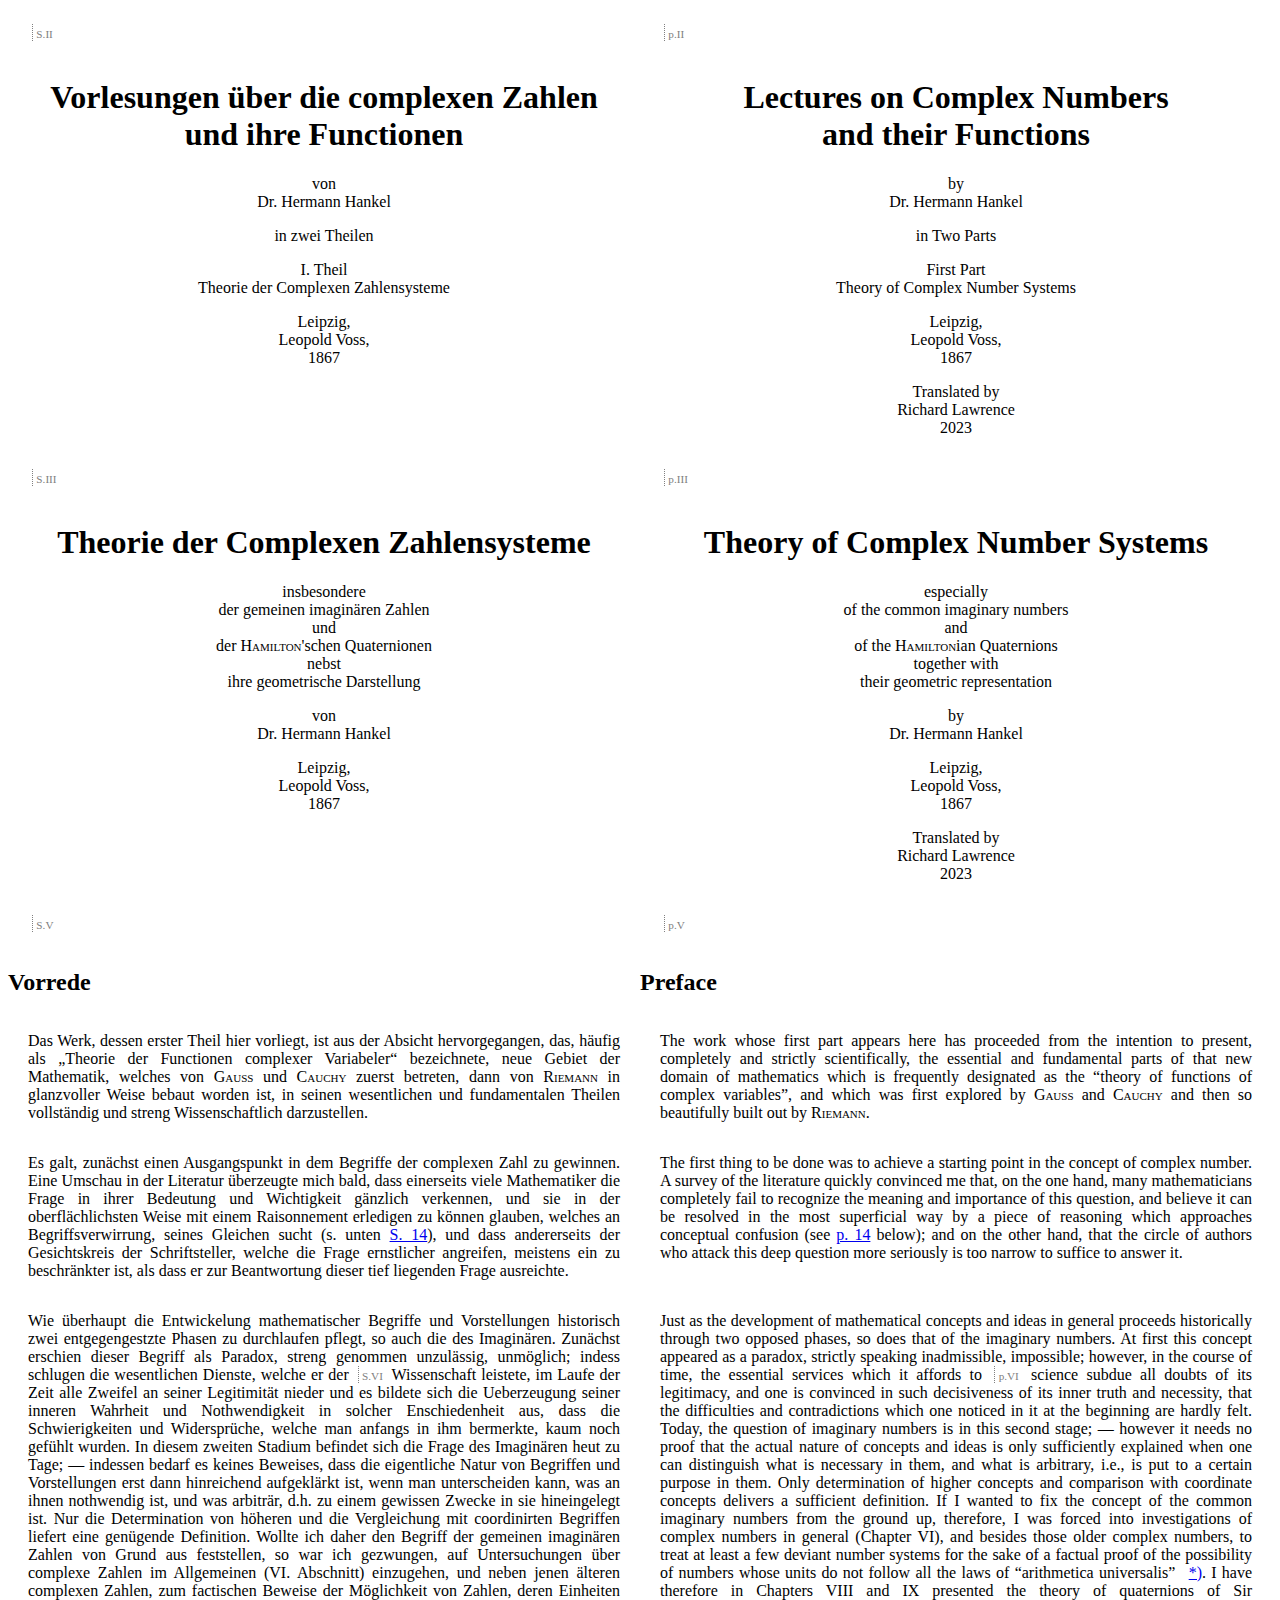
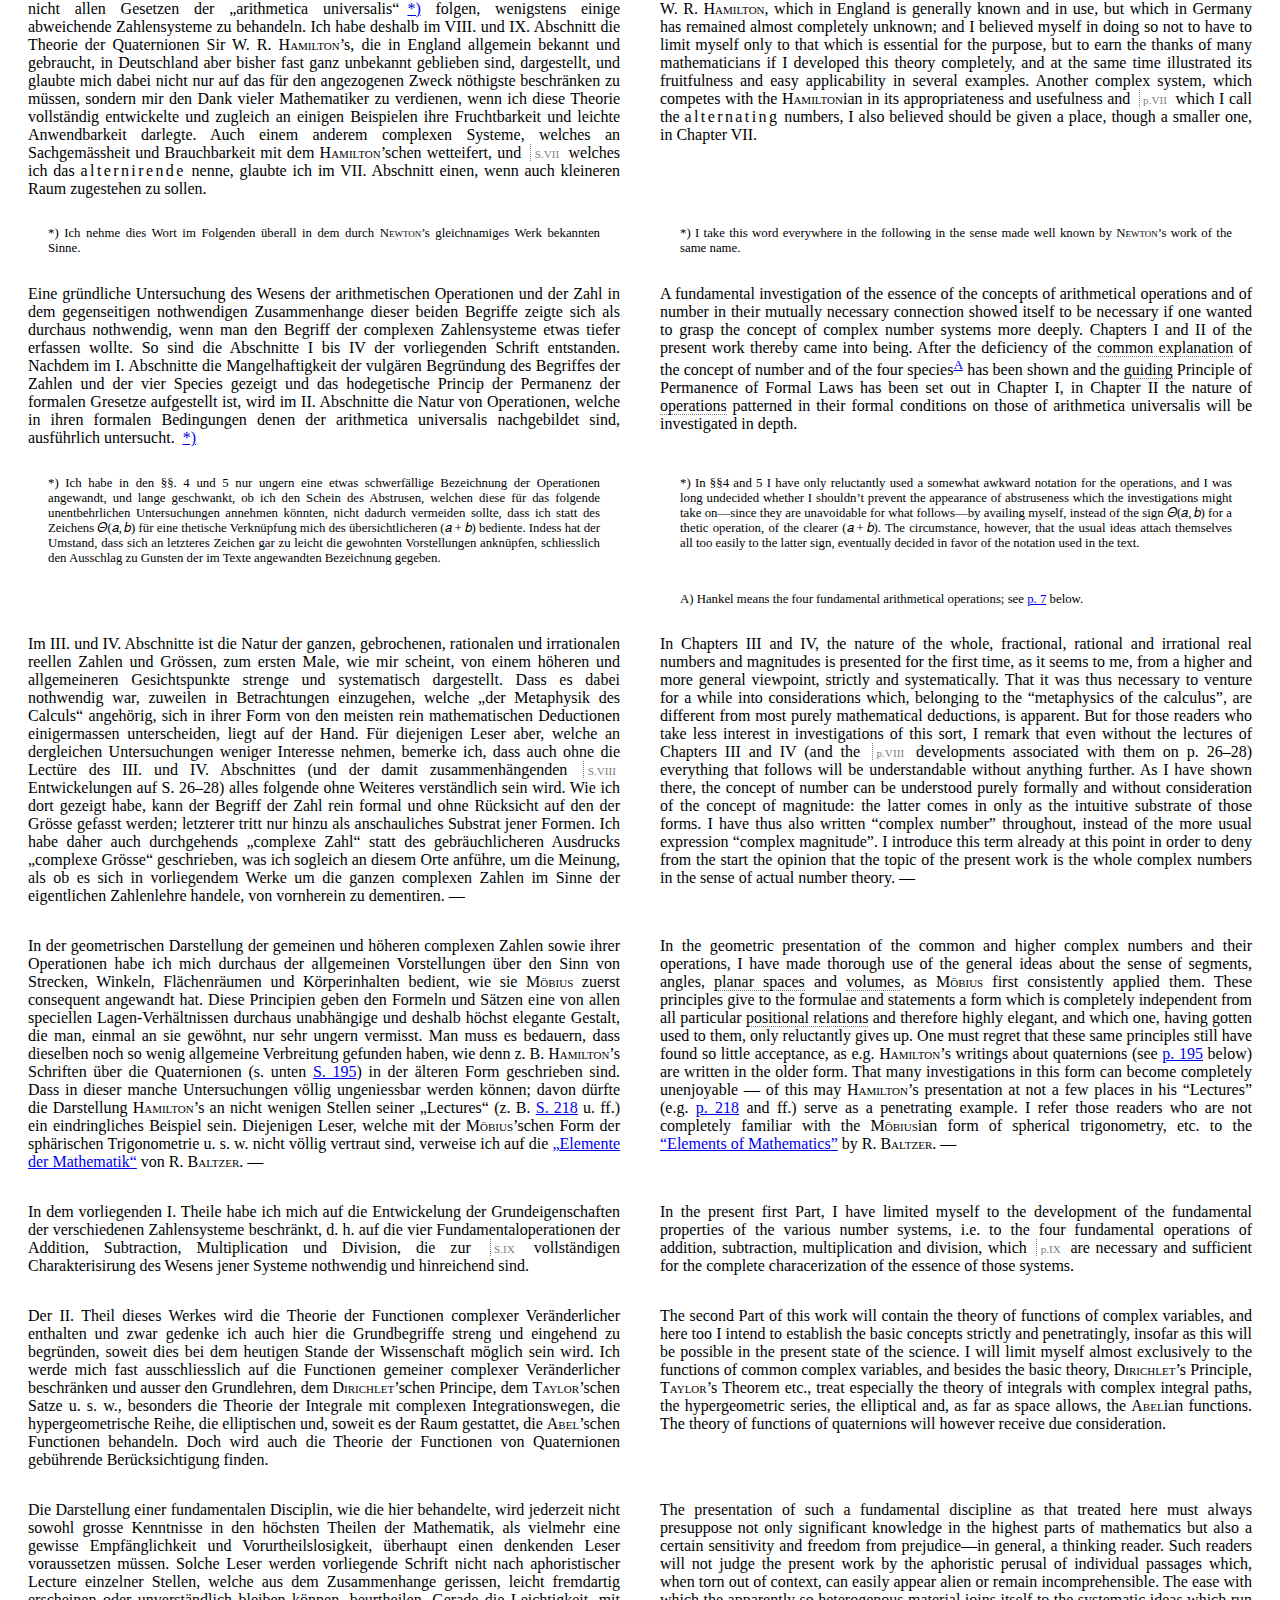
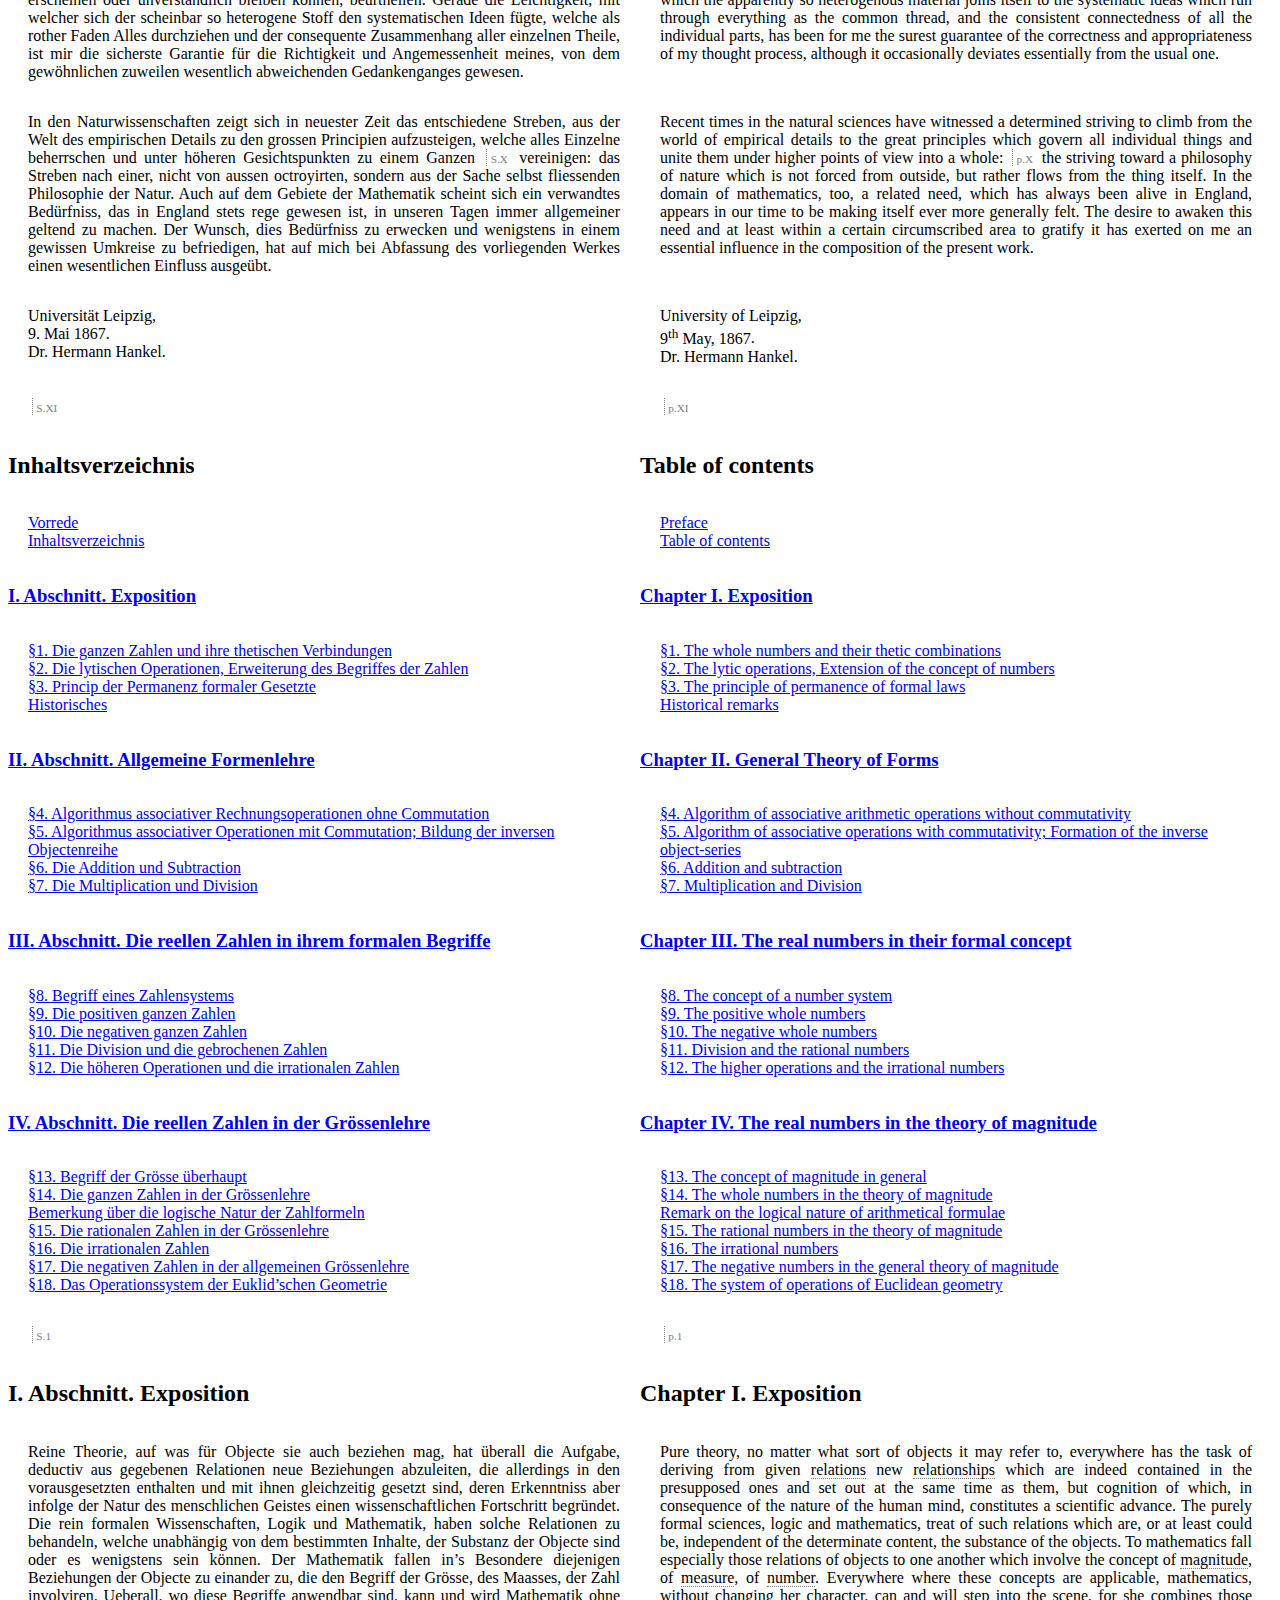
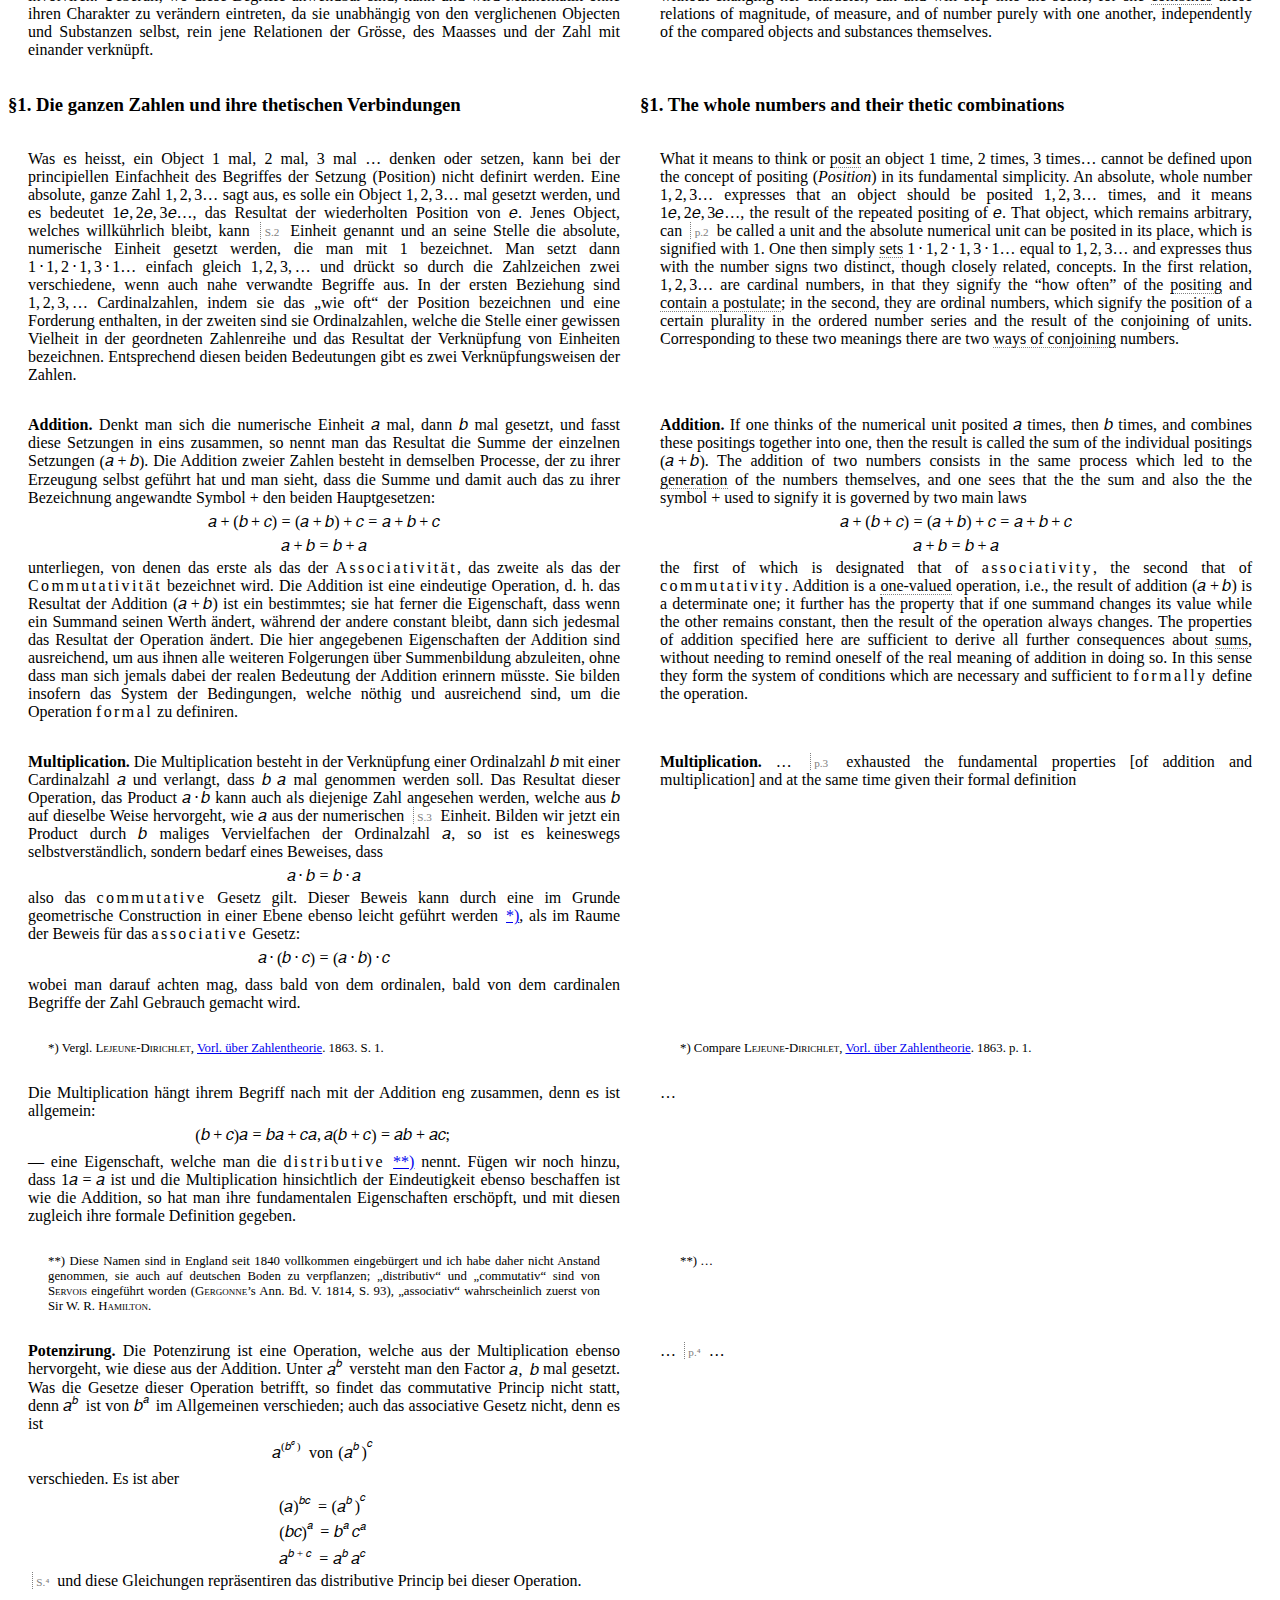
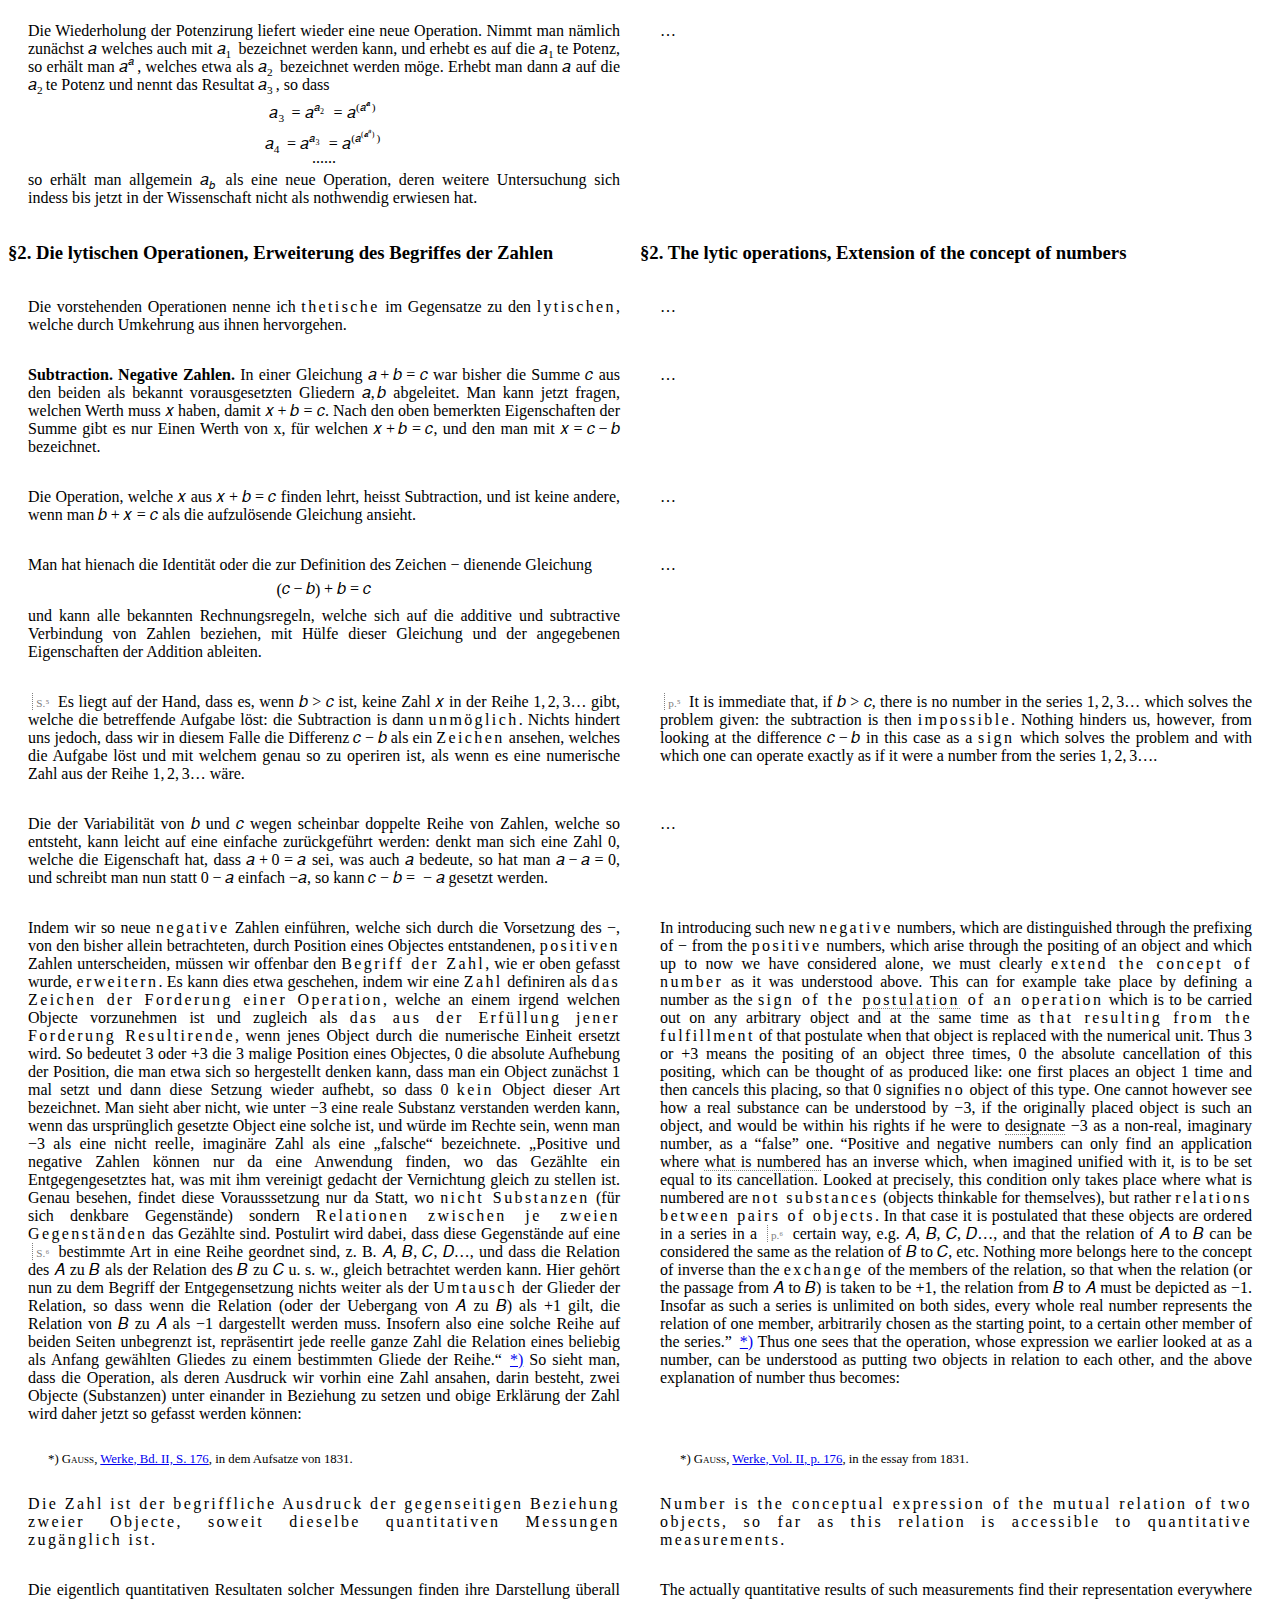
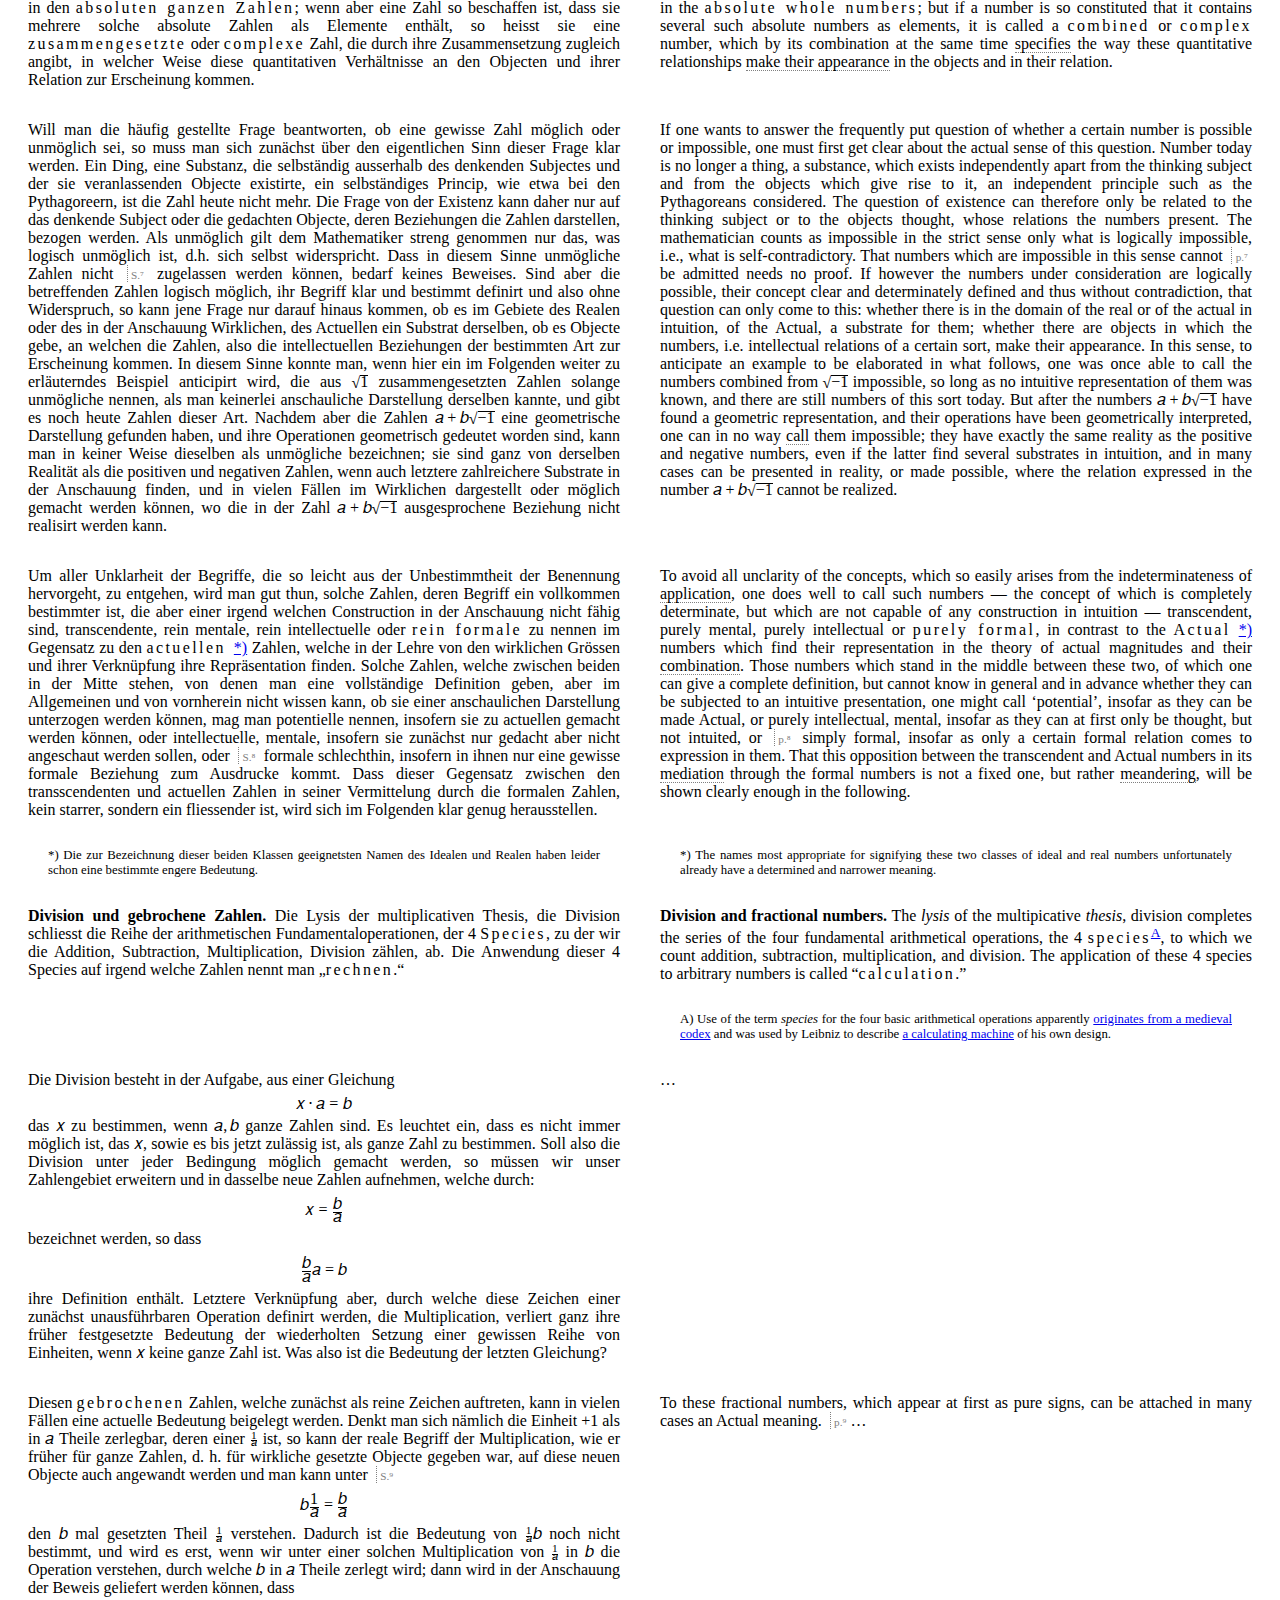
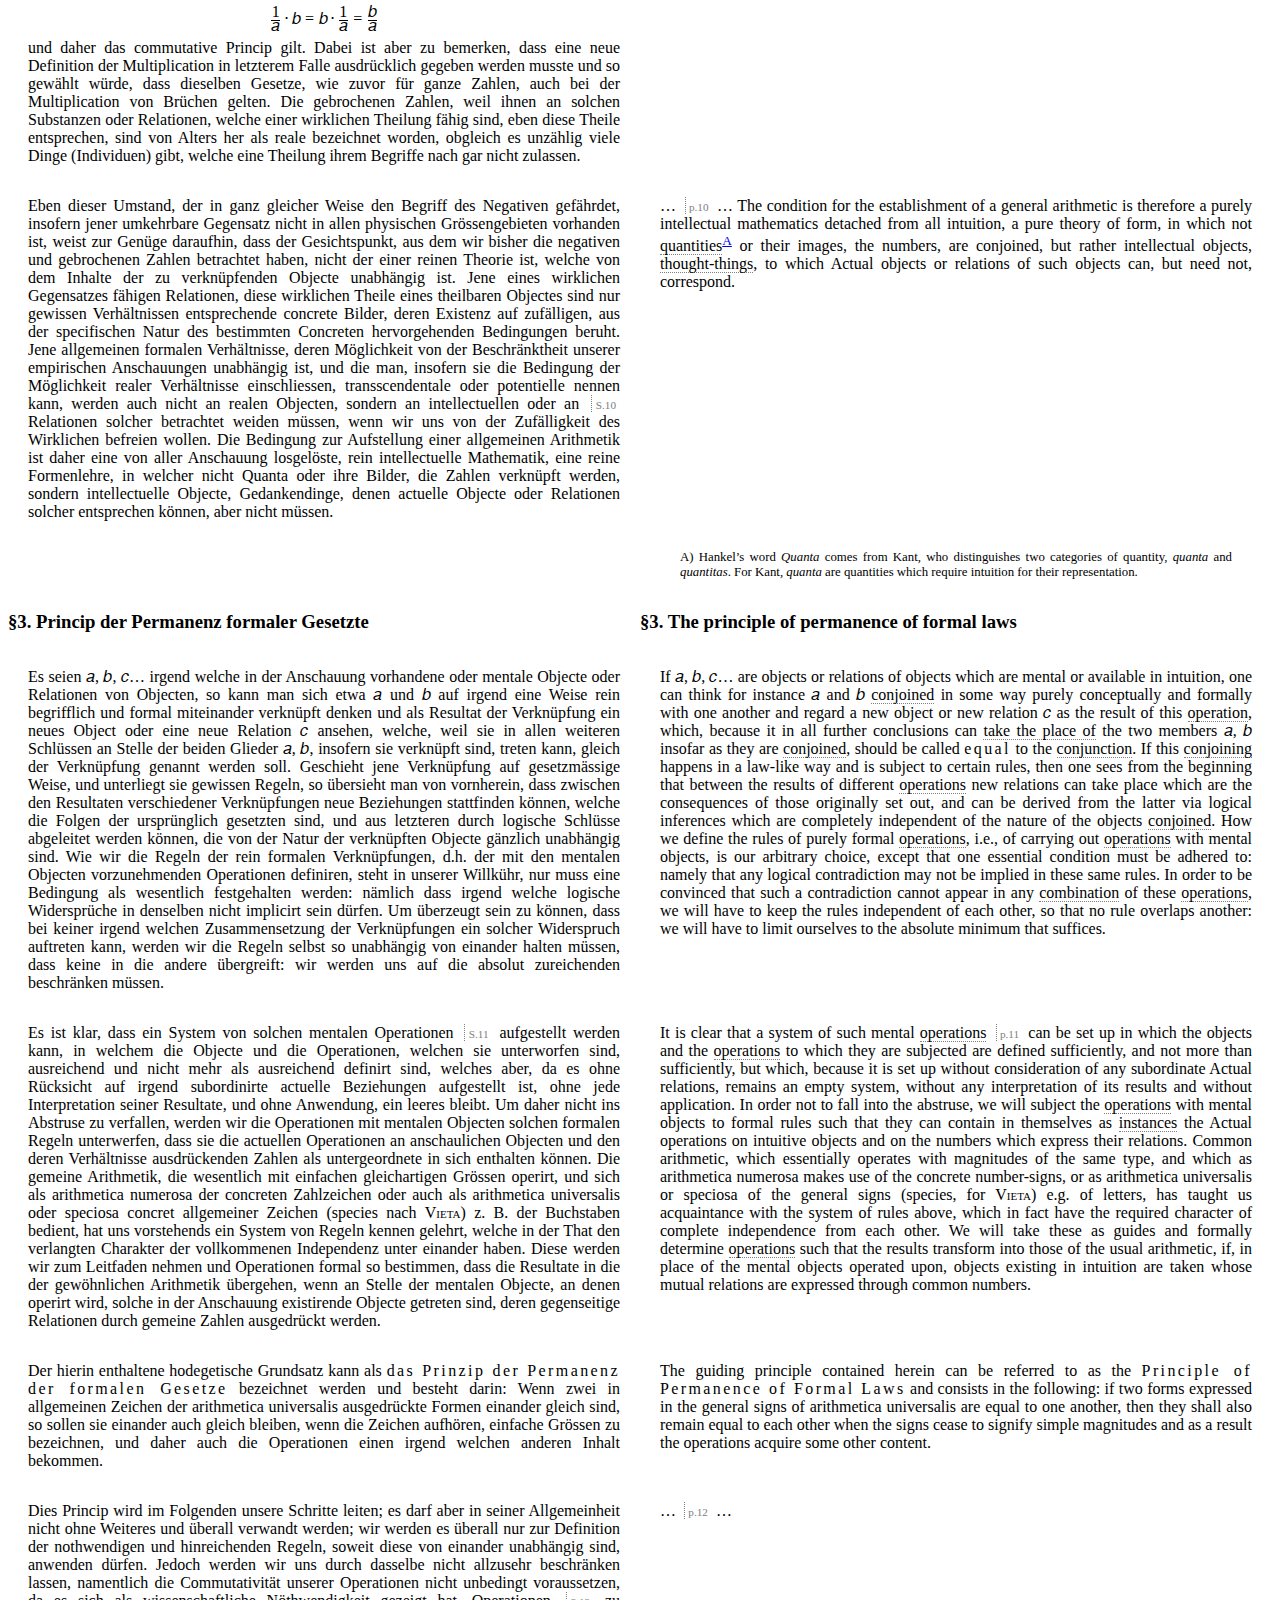
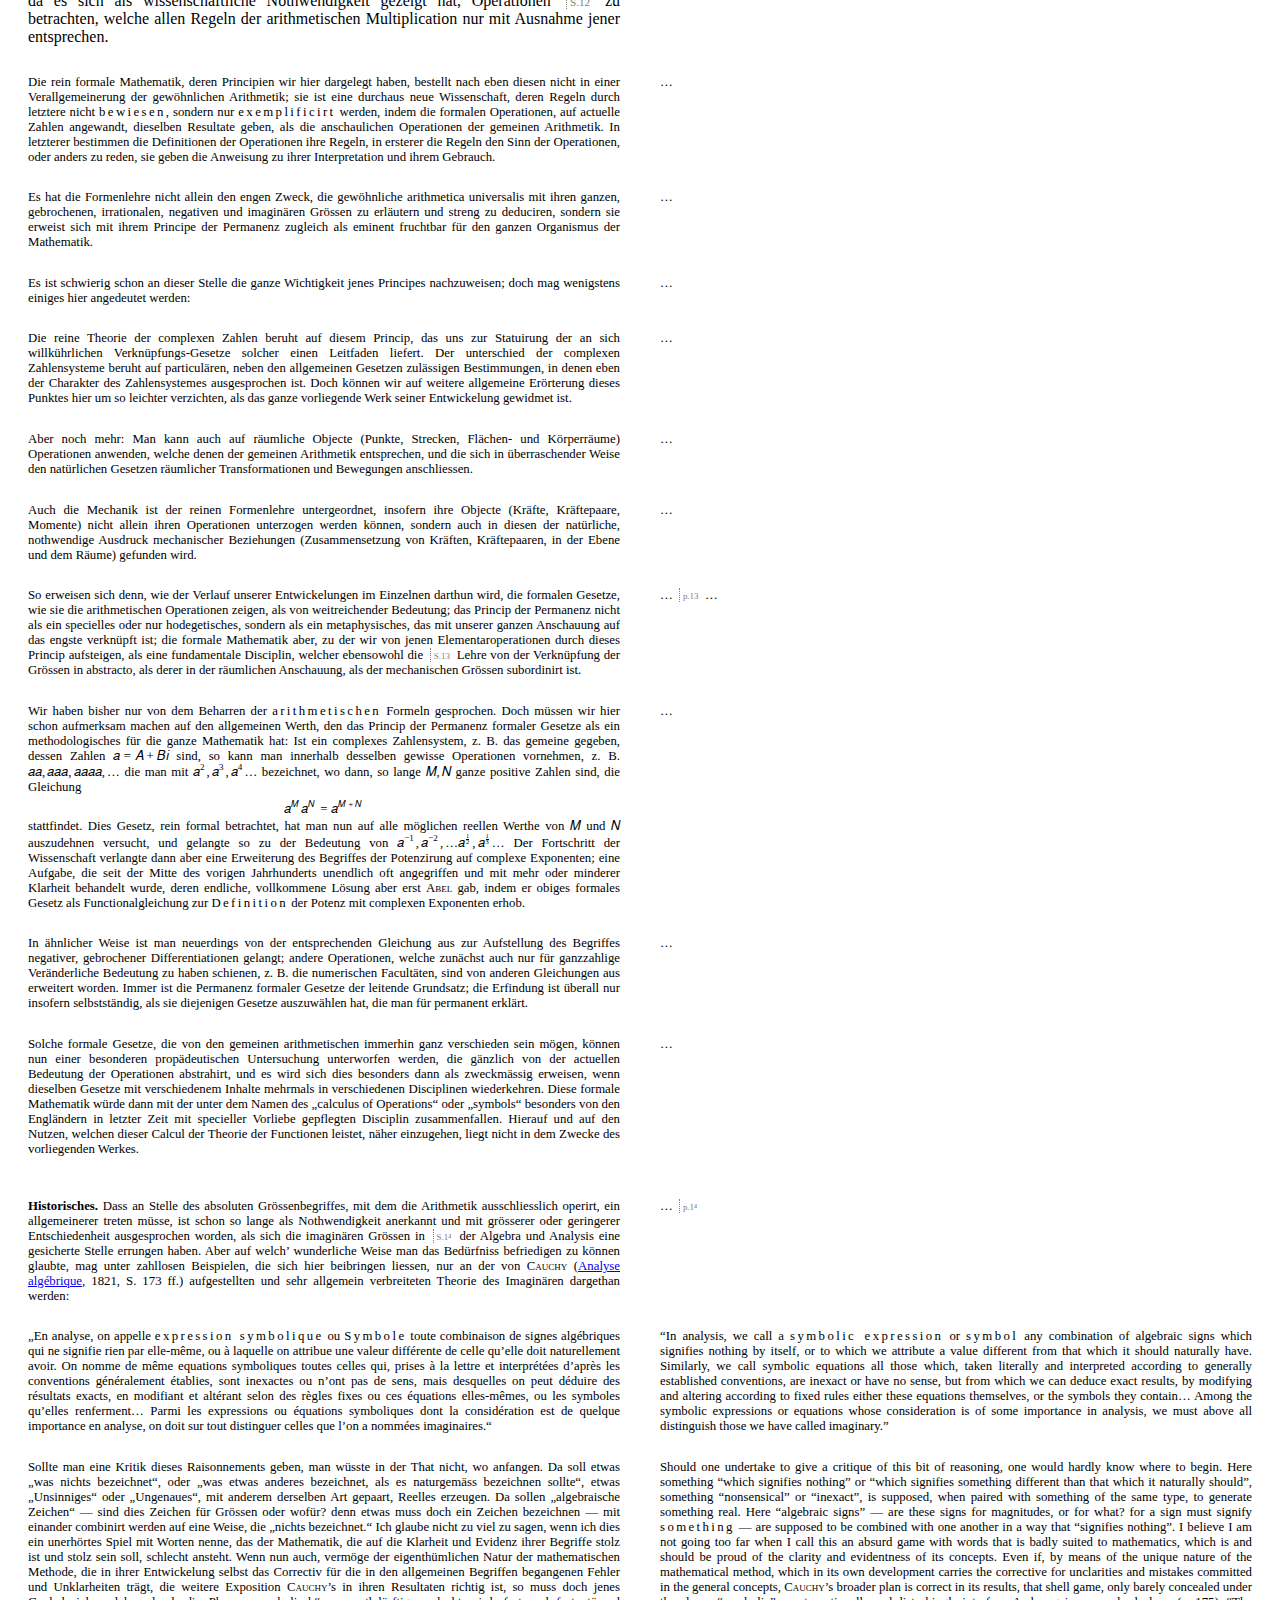
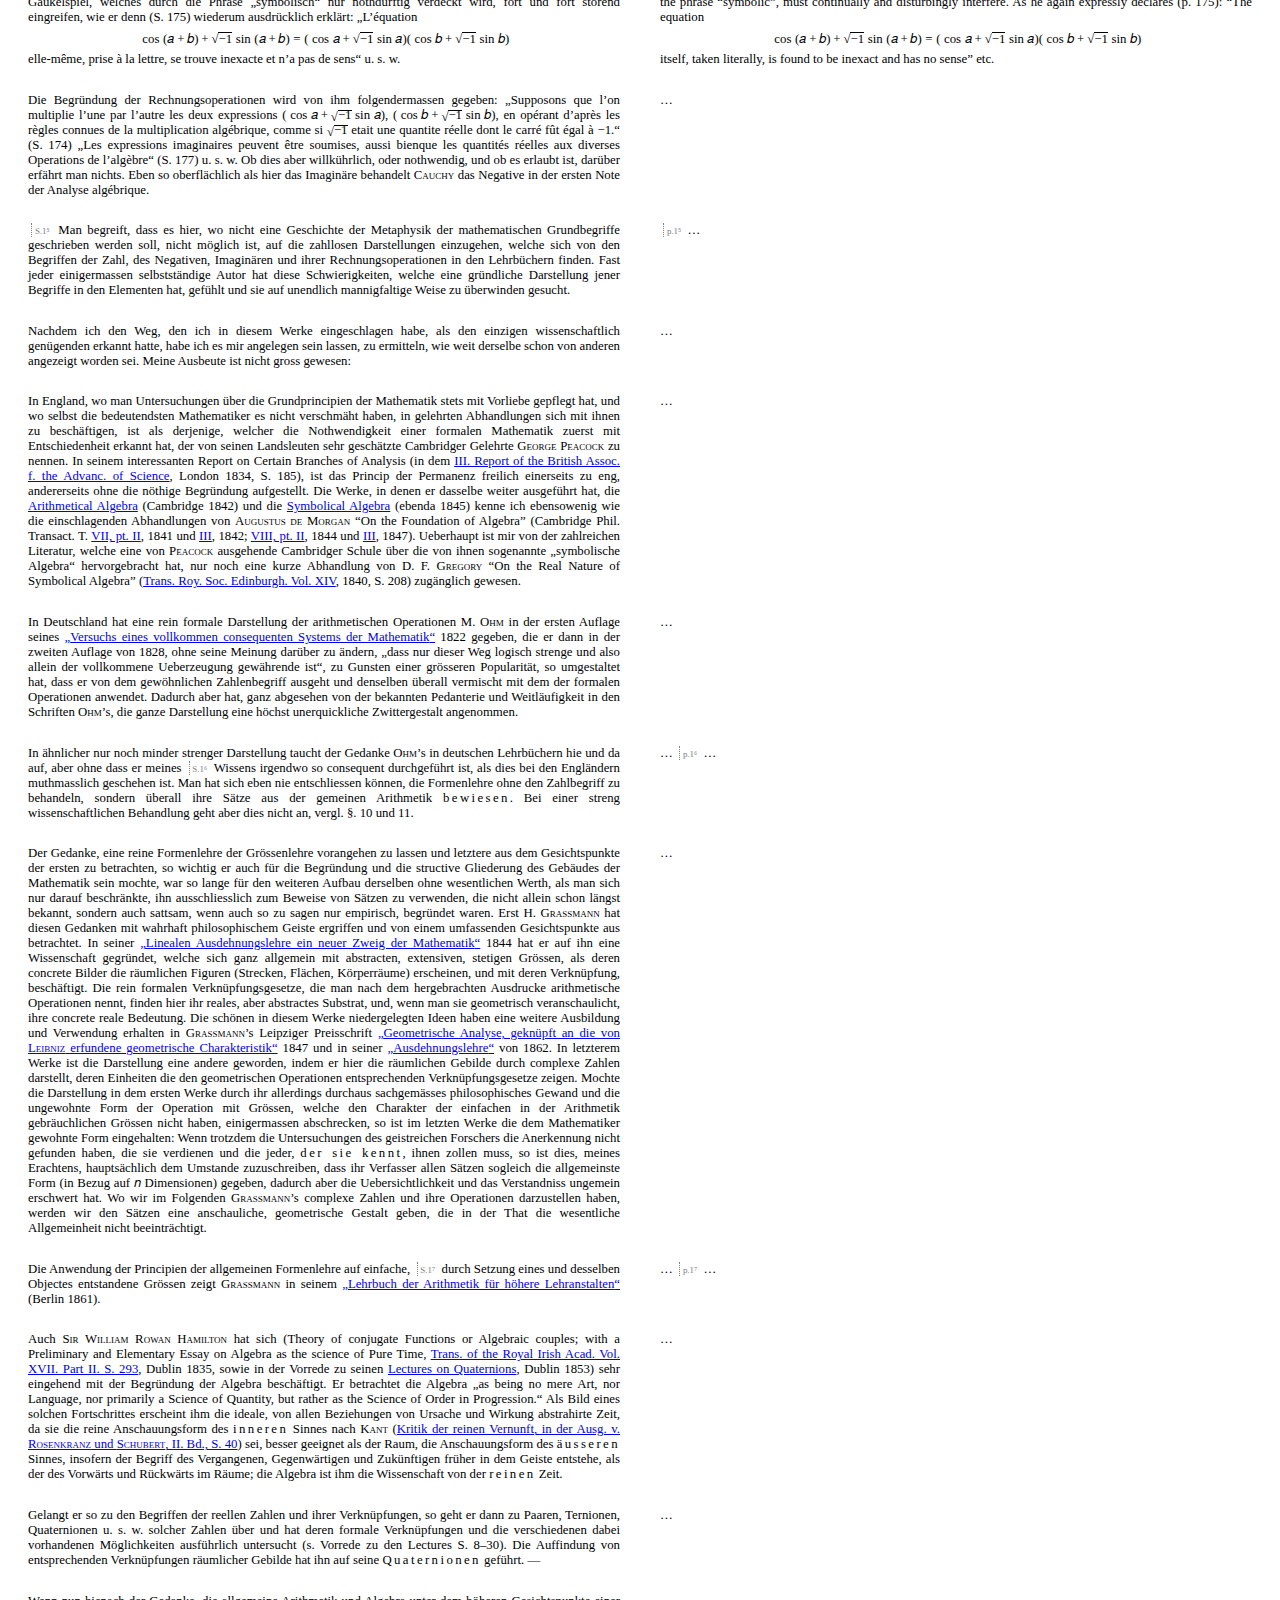
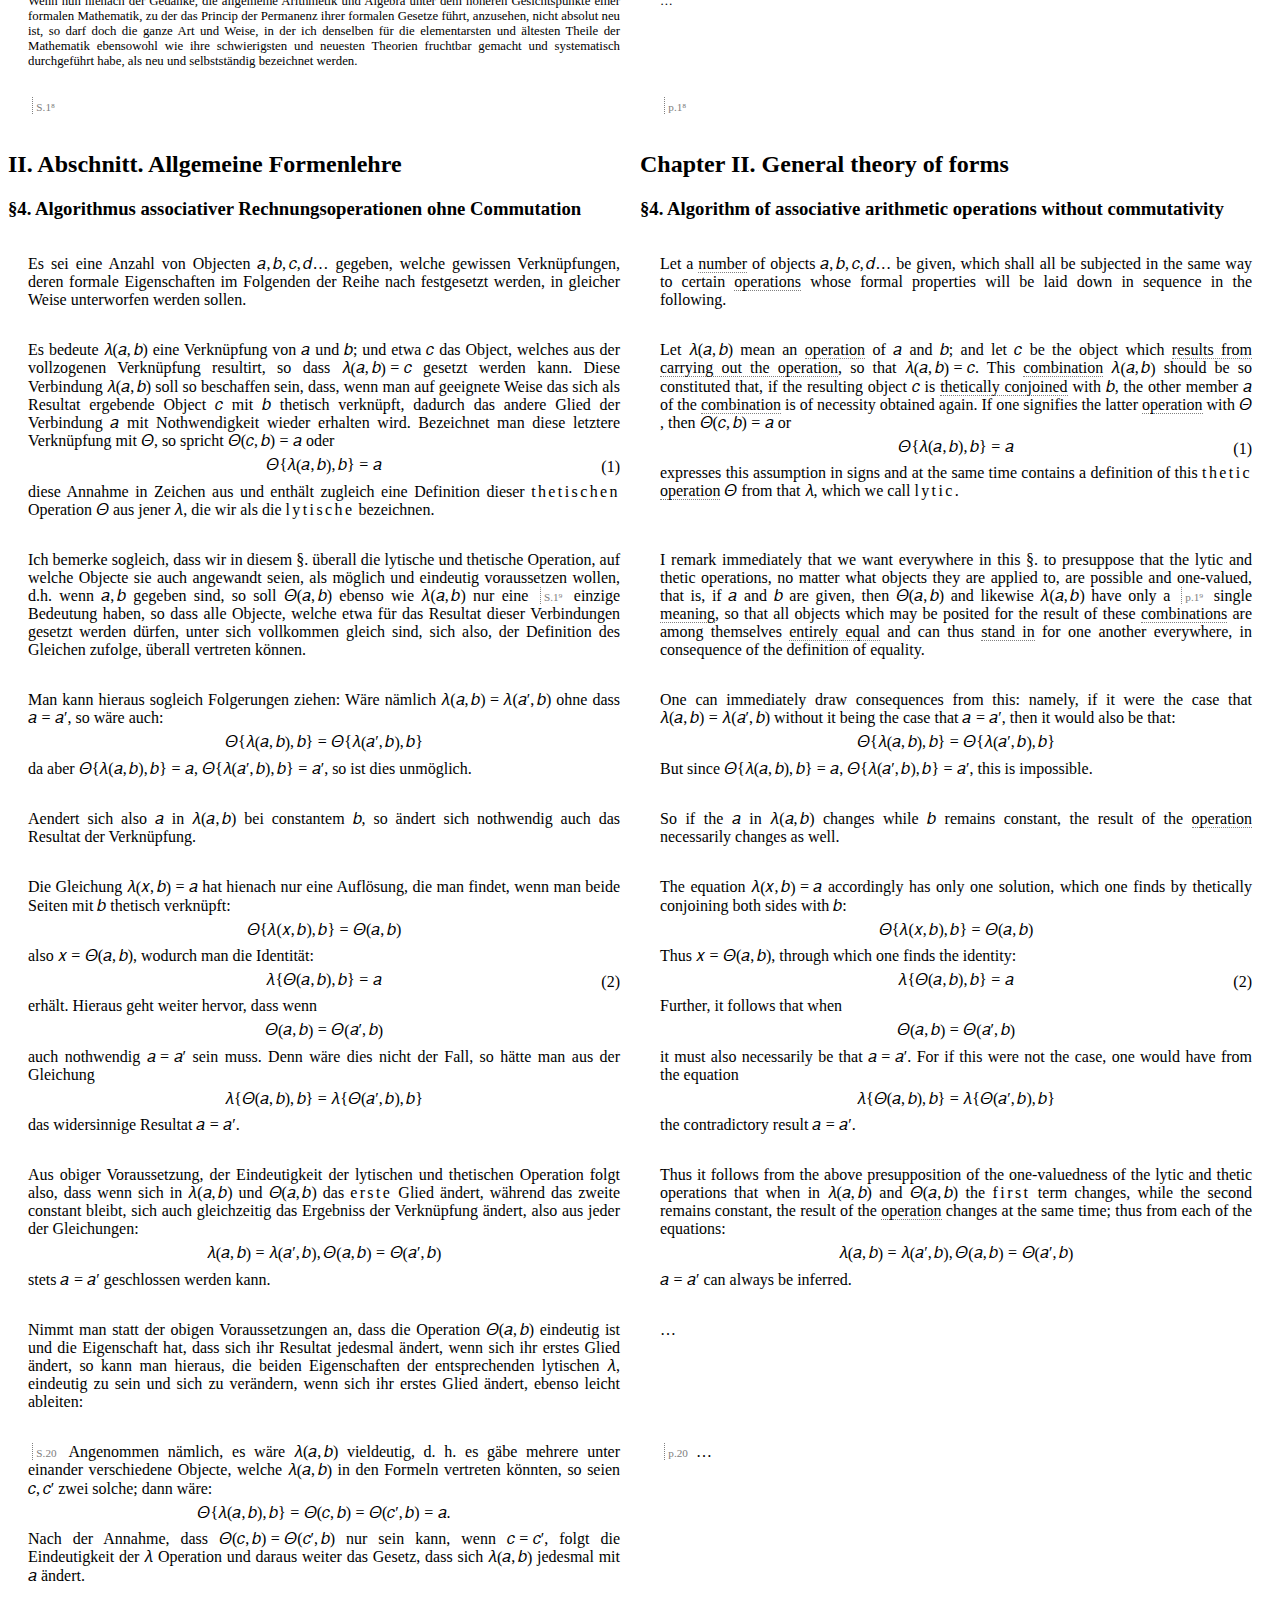
==== commit 784c2449: "Update web translation: further translation work in §§ 4, 5" ====
--- a/docs/index.html
+++ b/docs/index.html
@@ -2341,13 +2341,17 @@
 <div class="parallel">
 <p lang="de">
 Es sei eine Anzahl von Objecten
-<math display="inline" xmlns="http://www.w3.org/1998/Math/MathML"><semantics><mrow><mi>a</mi><mo>,</mo><mi>b</mi><mo>,</mo><mi>c</mi><mo>,</mo><mi>d</mi><mi>.</mi><mi>.</mi><mi>.</mi></mrow><annotation encoding="application/x-tex">a, b, c, d...</annotation></semantics></math>
+<math display="inline" xmlns="http://www.w3.org/1998/Math/MathML"><semantics><mrow><mi>a</mi><mo>,</mo><mi>b</mi><mo>,</mo><mi>c</mi><mo>,</mo><mi>d</mi><mi>…</mi></mrow><annotation encoding="application/x-tex">a, b, c, d\ldots</annotation></semantics></math>
 gegeben, welche gewissen Verknüpfungen, deren formale Eigenschaften im
 Folgenden der Reihe nach festgesetzt werden, in gleicher Weise
 unterworfen werden sollen.
 </p>
 <p lang="en">
-…
+Let a <span class="origphrase" title="Anzahl">number</span> of objects
+<math display="inline" xmlns="http://www.w3.org/1998/Math/MathML"><semantics><mrow><mi>a</mi><mo>,</mo><mi>b</mi><mo>,</mo><mi>c</mi><mo>,</mo><mi>d</mi><mi>…</mi></mrow><annotation encoding="application/x-tex">a, b, c, d\ldots</annotation></semantics></math>
+be given, which shall all be subjected in the same way to certain <span
+class="origphrase" title="Verknüpfungen">operations</span> whose formal
+properties will be laid down in sequence in the following.
 </p>
 </div>
 <div class="parallel">
@@ -2481,7 +2485,18 @@
 so ist dies unmöglich.
 </p>
 <p lang="en">
-…
+One can immediately draw consequences from this: namely, if it were the
+case that
+<math display="inline" xmlns="http://www.w3.org/1998/Math/MathML"><semantics><mrow><mi>λ</mi><mrow><mo stretchy="true" form="prefix">(</mo><mi>a</mi><mo>,</mo><mi>b</mi><mo stretchy="true" form="postfix">)</mo></mrow><mo>=</mo><mi>λ</mi><mrow><mo stretchy="true" form="prefix">(</mo><mi>a</mi><mi>′</mi><mo>,</mo><mi>b</mi><mo stretchy="true" form="postfix">)</mo></mrow></mrow><annotation encoding="application/x-tex">\lambda(a,b) = \lambda(a&#39;,b)</annotation></semantics></math>
+without it being the case that
+<math display="inline" xmlns="http://www.w3.org/1998/Math/MathML"><semantics><mrow><mi>a</mi><mo>=</mo><mi>a</mi><mi>′</mi></mrow><annotation encoding="application/x-tex">a = a&#39;</annotation></semantics></math>,
+then it would also be that:
+<math display="block" xmlns="http://www.w3.org/1998/Math/MathML"><semantics><mrow><mi>Θ</mi><mo stretchy="false" form="prefix">{</mo><mi>λ</mi><mrow><mo stretchy="true" form="prefix">(</mo><mi>a</mi><mo>,</mo><mi>b</mi><mo stretchy="true" form="postfix">)</mo></mrow><mo>,</mo><mi>b</mi><mo stretchy="false" form="postfix">}</mo><mo>=</mo><mi>Θ</mi><mo stretchy="false" form="prefix">{</mo><mi>λ</mi><mrow><mo stretchy="true" form="prefix">(</mo><mi>a</mi><mi>′</mi><mo>,</mo><mi>b</mi><mo stretchy="true" form="postfix">)</mo></mrow><mo>,</mo><mi>b</mi><mo stretchy="false" form="postfix">}</mo></mrow><annotation encoding="application/x-tex">
+\Theta\{\lambda(a,b),b\} = \Theta\{\lambda(a&#39;,b),b\}
+</annotation></semantics></math> But since
+<math display="inline" xmlns="http://www.w3.org/1998/Math/MathML"><semantics><mrow><mi>Θ</mi><mo stretchy="false" form="prefix">{</mo><mi>λ</mi><mrow><mo stretchy="true" form="prefix">(</mo><mi>a</mi><mo>,</mo><mi>b</mi><mo stretchy="true" form="postfix">)</mo></mrow><mo>,</mo><mi>b</mi><mo stretchy="false" form="postfix">}</mo><mo>=</mo><mi>a</mi></mrow><annotation encoding="application/x-tex">\Theta\{\lambda(a,b),b\} = a</annotation></semantics></math>,
+<math display="inline" xmlns="http://www.w3.org/1998/Math/MathML"><semantics><mrow><mi>Θ</mi><mo stretchy="false" form="prefix">{</mo><mi>λ</mi><mrow><mo stretchy="true" form="prefix">(</mo><mi>a</mi><mi>′</mi><mo>,</mo><mi>b</mi><mo stretchy="true" form="postfix">)</mo></mrow><mo>,</mo><mi>b</mi><mo stretchy="false" form="postfix">}</mo><mo>=</mo><mi>a</mi><mi>′</mi></mrow><annotation encoding="application/x-tex">\Theta\{\lambda(a&#39;,b),b\} = a&#39;</annotation></semantics></math>,
+this is impossible.
 </p>
 </div>
 <div class="parallel">
@@ -2495,7 +2510,14 @@
 so ändert sich nothwendig auch das Resultat der Verknüpfung.
 </p>
 <p lang="en">
-…
+So if the
+<math display="inline" xmlns="http://www.w3.org/1998/Math/MathML"><semantics><mi>a</mi><annotation encoding="application/x-tex">a</annotation></semantics></math>
+in
+<math display="inline" xmlns="http://www.w3.org/1998/Math/MathML"><semantics><mrow><mi>λ</mi><mrow><mo stretchy="true" form="prefix">(</mo><mi>a</mi><mo>,</mo><mi>b</mi><mo stretchy="true" form="postfix">)</mo></mrow></mrow><annotation encoding="application/x-tex">\lambda(a,b)</annotation></semantics></math>
+changes while
+<math display="inline" xmlns="http://www.w3.org/1998/Math/MathML"><semantics><mi>b</mi><annotation encoding="application/x-tex">b</annotation></semantics></math>
+remains constant, the result of the <span class="origphrase"
+title="Verknüpfung">operation</span> necessarily changes as well.
 </p>
 </div>
 <div class="parallel">
@@ -2527,7 +2549,30 @@
 <math display="inline" xmlns="http://www.w3.org/1998/Math/MathML"><semantics><mrow><mi>a</mi><mo>=</mo><mi>a</mi><mi>′</mi></mrow><annotation encoding="application/x-tex">a = a&#39;</annotation></semantics></math>.
 </p>
 <p lang="en">
-…
+The equation
+<math display="inline" xmlns="http://www.w3.org/1998/Math/MathML"><semantics><mrow><mi>λ</mi><mrow><mo stretchy="true" form="prefix">(</mo><mi>x</mi><mo>,</mo><mi>b</mi><mo stretchy="true" form="postfix">)</mo></mrow><mo>=</mo><mi>a</mi></mrow><annotation encoding="application/x-tex">\lambda(x,b) = a</annotation></semantics></math>
+accordingly has only one solution, which one finds by thetically
+conjoining both sides with
+<math display="inline" xmlns="http://www.w3.org/1998/Math/MathML"><semantics><mi>b</mi><annotation encoding="application/x-tex">b</annotation></semantics></math>:
+<math display="block" xmlns="http://www.w3.org/1998/Math/MathML"><semantics><mrow><mi>Θ</mi><mo stretchy="false" form="prefix">{</mo><mi>λ</mi><mrow><mo stretchy="true" form="prefix">(</mo><mi>x</mi><mo>,</mo><mi>b</mi><mo stretchy="true" form="postfix">)</mo></mrow><mo>,</mo><mi>b</mi><mo stretchy="false" form="postfix">}</mo><mo>=</mo><mi>Θ</mi><mrow><mo stretchy="true" form="prefix">(</mo><mi>a</mi><mo>,</mo><mi>b</mi><mo stretchy="true" form="postfix">)</mo></mrow></mrow><annotation encoding="application/x-tex">
+\Theta\{\lambda(x,b),b\} = \Theta(a,b)
+</annotation></semantics></math> Thus
+<math display="inline" xmlns="http://www.w3.org/1998/Math/MathML"><semantics><mrow><mi>x</mi><mo>=</mo><mi>Θ</mi><mrow><mo stretchy="true" form="prefix">(</mo><mi>a</mi><mo>,</mo><mi>b</mi><mo stretchy="true" form="postfix">)</mo></mrow></mrow><annotation encoding="application/x-tex">x = \Theta(a,b)</annotation></semantics></math>,
+through which one finds the identity: <span id="p.19eq2"
+class="numbered" data-label="2">
+<math display="block" xmlns="http://www.w3.org/1998/Math/MathML"><semantics><mrow><mi>λ</mi><mo stretchy="false" form="prefix">{</mo><mi>Θ</mi><mrow><mo stretchy="true" form="prefix">(</mo><mi>a</mi><mo>,</mo><mi>b</mi><mo stretchy="true" form="postfix">)</mo></mrow><mo>,</mo><mi>b</mi><mo stretchy="false" form="postfix">}</mo><mo>=</mo><mi>a</mi></mrow><annotation encoding="application/x-tex">\begin{equation}
+\lambda\{\Theta(a,b),b\} = a
+\end{equation}</annotation></semantics></math> </span> Further, it
+follows that when
+<math display="block" xmlns="http://www.w3.org/1998/Math/MathML"><semantics><mrow><mi>Θ</mi><mrow><mo stretchy="true" form="prefix">(</mo><mi>a</mi><mo>,</mo><mi>b</mi><mo stretchy="true" form="postfix">)</mo></mrow><mo>=</mo><mi>Θ</mi><mrow><mo stretchy="true" form="prefix">(</mo><mi>a</mi><mi>′</mi><mo>,</mo><mi>b</mi><mo stretchy="true" form="postfix">)</mo></mrow></mrow><annotation encoding="application/x-tex">
+\Theta(a,b) = \Theta(a&#39;,b)
+</annotation></semantics></math> it must also necessarily be that
+<math display="inline" xmlns="http://www.w3.org/1998/Math/MathML"><semantics><mrow><mi>a</mi><mo>=</mo><mi>a</mi><mi>′</mi></mrow><annotation encoding="application/x-tex">a = a&#39;</annotation></semantics></math>.
+For if this were not the case, one would have from the equation
+<math display="block" xmlns="http://www.w3.org/1998/Math/MathML"><semantics><mrow><mi>λ</mi><mo stretchy="false" form="prefix">{</mo><mi>Θ</mi><mrow><mo stretchy="true" form="prefix">(</mo><mi>a</mi><mo>,</mo><mi>b</mi><mo stretchy="true" form="postfix">)</mo></mrow><mo>,</mo><mi>b</mi><mo stretchy="false" form="postfix">}</mo><mo>=</mo><mi>λ</mi><mo stretchy="false" form="prefix">{</mo><mi>Θ</mi><mrow><mo stretchy="true" form="prefix">(</mo><mi>a</mi><mi>′</mi><mo>,</mo><mi>b</mi><mo stretchy="true" form="postfix">)</mo></mrow><mo>,</mo><mi>b</mi><mo stretchy="false" form="postfix">}</mo></mrow><annotation encoding="application/x-tex">
+\lambda\{\Theta(a,b),b\} = \lambda\{\Theta(a&#39;,b),b\}
+</annotation></semantics></math> the contradictory result
+<math display="inline" xmlns="http://www.w3.org/1998/Math/MathML"><semantics><mrow><mi>a</mi><mo>=</mo><mi>a</mi><mi>′</mi></mrow><annotation encoding="application/x-tex">a = a&#39;</annotation></semantics></math>.
 </p>
 </div>
 <div class="parallel">
@@ -2547,7 +2592,20 @@
 geschlossen werden kann.
 </p>
 <p lang="en">
-…
+Thus it follows from the above presupposition of the one-valuedness of
+the lytic and thetic operations that when in
+<math display="inline" xmlns="http://www.w3.org/1998/Math/MathML"><semantics><mrow><mi>λ</mi><mrow><mo stretchy="true" form="prefix">(</mo><mi>a</mi><mo>,</mo><mi>b</mi><mo stretchy="true" form="postfix">)</mo></mrow></mrow><annotation encoding="application/x-tex">\lambda(a,b)</annotation></semantics></math>
+and
+<math display="inline" xmlns="http://www.w3.org/1998/Math/MathML"><semantics><mrow><mi>Θ</mi><mrow><mo stretchy="true" form="prefix">(</mo><mi>a</mi><mo>,</mo><mi>b</mi><mo stretchy="true" form="postfix">)</mo></mrow></mrow><annotation encoding="application/x-tex">\Theta(a,b)</annotation></semantics></math>
+the <em>first</em> term changes, while the second remains constant, the
+result of the <span class="origphrase"
+title="Verknüpfung">operation</span> changes at the same time; thus from
+each of the equations:
+<math display="block" xmlns="http://www.w3.org/1998/Math/MathML"><semantics><mrow><mi>λ</mi><mrow><mo stretchy="true" form="prefix">(</mo><mi>a</mi><mo>,</mo><mi>b</mi><mo stretchy="true" form="postfix">)</mo></mrow><mo>=</mo><mi>λ</mi><mrow><mo stretchy="true" form="prefix">(</mo><mi>a</mi><mi>′</mi><mo>,</mo><mi>b</mi><mo stretchy="true" form="postfix">)</mo></mrow><mo>,</mo><mi>Θ</mi><mrow><mo stretchy="true" form="prefix">(</mo><mi>a</mi><mo>,</mo><mi>b</mi><mo stretchy="true" form="postfix">)</mo></mrow><mo>=</mo><mi>Θ</mi><mrow><mo stretchy="true" form="prefix">(</mo><mi>a</mi><mi>′</mi><mo>,</mo><mi>b</mi><mo stretchy="true" form="postfix">)</mo></mrow></mrow><annotation encoding="application/x-tex">
+\lambda(a,b) = \lambda(a&#39;,b),  \Theta(a,b) = \Theta(a&#39;,b)
+</annotation></semantics></math>
+<math display="inline" xmlns="http://www.w3.org/1998/Math/MathML"><semantics><mrow><mi>a</mi><mo>=</mo><mi>a</mi><mi>′</mi></mrow><annotation encoding="application/x-tex">a = a&#39;</annotation></semantics></math>
+can always be inferred.
 </p>
 </div>
 <div class="parallel">
@@ -2598,7 +2656,7 @@
 <div class="parallel">
 <p lang="de">
 Zur Erläuterung dieser Bemerkungen nehmen wir die gemeinen reellen
-Zahlen und ihre Rechnungsregeln hier als bekannt an. Dann kann man z. B.
+Zahlen und ihre Rechnungsregeln hier als bekannt an. Dann kann man z. B.
 <math display="inline" xmlns="http://www.w3.org/1998/Math/MathML"><semantics><mrow><mi>Θ</mi><mrow><mo stretchy="true" form="prefix">(</mo><mi>a</mi><mo>,</mo><mi>b</mi><mo stretchy="true" form="postfix">)</mo></mrow><mo>=</mo><mi>a</mi><mo>+</mo><mi>b</mi></mrow><annotation encoding="application/x-tex">\Theta(a,b) = a+b</annotation></semantics></math>
 setzen, wo beide eben angenommene Eigenschaften erfüllt sind. Dann ist
 <math display="inline" xmlns="http://www.w3.org/1998/Math/MathML"><semantics><mrow><mi>λ</mi><mrow><mo stretchy="true" form="prefix">(</mo><mi>a</mi><mo>,</mo><mi>b</mi><mo stretchy="true" form="postfix">)</mo></mrow><mo>=</mo><mi>a</mi><mo>−</mo><mi>b</mi></mrow><annotation encoding="application/x-tex">\lambda(a,b) = a-b</annotation></semantics></math>;
@@ -2626,7 +2684,33 @@
 nicht eindeutig.
 </p>
 <p lang="en">
-…
+To elucidate these remarks, let us take the the common real numbers and
+their rules of calculation as known. Then one can e.g. set
+<math display="inline" xmlns="http://www.w3.org/1998/Math/MathML"><semantics><mrow><mi>Θ</mi><mrow><mo stretchy="true" form="prefix">(</mo><mi>a</mi><mo>,</mo><mi>b</mi><mo stretchy="true" form="postfix">)</mo></mrow><mo>=</mo><mi>a</mi><mo>+</mo><mi>b</mi></mrow><annotation encoding="application/x-tex">\Theta(a,b) = a+b</annotation></semantics></math>,
+where both assumed properties are fulfilled. Then
+<math display="inline" xmlns="http://www.w3.org/1998/Math/MathML"><semantics><mrow><mi>λ</mi><mrow><mo stretchy="true" form="prefix">(</mo><mi>a</mi><mo>,</mo><mi>b</mi><mo stretchy="true" form="postfix">)</mo></mrow><mo>=</mo><mi>a</mi><mo>−</mo><mi>b</mi></mrow><annotation encoding="application/x-tex">\lambda(a,b) = a-b</annotation></semantics></math>;
+for
+<math display="inline" xmlns="http://www.w3.org/1998/Math/MathML"><semantics><mrow><mi>Θ</mi><mrow><mo stretchy="true" form="prefix">(</mo><mi>λ</mi><mrow><mo stretchy="true" form="prefix">(</mo><mi>a</mi><mo>,</mo><mi>b</mi><mo stretchy="true" form="postfix">)</mo></mrow><mo>,</mo><mi>b</mi><mo stretchy="true" form="postfix">)</mo></mrow><mo>=</mo><mi>Θ</mi><mrow><mo stretchy="true" form="prefix">(</mo><mi>a</mi><mo>−</mo><mi>b</mi><mo>,</mo><mi>b</mi><mo stretchy="true" form="postfix">)</mo></mrow><mo>=</mo><mrow><mo stretchy="true" form="prefix">(</mo><mi>a</mi><mo>−</mo><mi>b</mi><mo stretchy="true" form="postfix">)</mo></mrow><mo>+</mo><mi>b</mi><mo>=</mo><mi>a</mi></mrow><annotation encoding="application/x-tex">\Theta\left(\lambda(a,b),b\right) = \Theta(a-b,b) = (a-b)+b = a</annotation></semantics></math>
+as required, and
+<math display="inline" xmlns="http://www.w3.org/1998/Math/MathML"><semantics><mi>λ</mi><annotation encoding="application/x-tex">\lambda</annotation></semantics></math>
+is indeed one-valued. If we further set
+<math display="inline" xmlns="http://www.w3.org/1998/Math/MathML"><semantics><mrow><mi>Θ</mi><mrow><mo stretchy="true" form="prefix">(</mo><mi>a</mi><mo>,</mo><mi>b</mi><mo stretchy="true" form="postfix">)</mo></mrow><mo>=</mo><mi>a</mi><mi>b</mi></mrow><annotation encoding="application/x-tex">\Theta(a,b) = ab</annotation></semantics></math>,
+then
+<math display="inline" xmlns="http://www.w3.org/1998/Math/MathML"><semantics><mrow><mi>λ</mi><mrow><mo stretchy="true" form="prefix">(</mo><mi>a</mi><mo>,</mo><mi>b</mi><mo stretchy="true" form="postfix">)</mo></mrow><mo>=</mo><mfrac><mi>a</mi><mi>b</mi></mfrac></mrow><annotation encoding="application/x-tex">\lambda(a,b) = \frac{a}{b}</annotation></semantics></math>.
+Because the former operation is one-valued when
+<math display="inline" xmlns="http://www.w3.org/1998/Math/MathML"><semantics><mrow><mi>a</mi><mo>,</mo><mi>b</mi></mrow><annotation encoding="application/x-tex">a, b</annotation></semantics></math>
+are common numbers, and the product changes in general when one factor
+changes,
+<math display="inline" xmlns="http://www.w3.org/1998/Math/MathML"><semantics><mfrac><mi>a</mi><mi>b</mi></mfrac><annotation encoding="application/x-tex">\frac{a}{b}</annotation></semantics></math>
+has the same properties. But because the product does not have this
+property when
+<math display="inline" xmlns="http://www.w3.org/1998/Math/MathML"><semantics><mrow><mi>b</mi><mo>=</mo><mn>0</mn></mrow><annotation encoding="application/x-tex">b = 0</annotation></semantics></math>,
+since
+<math display="inline" xmlns="http://www.w3.org/1998/Math/MathML"><semantics><mrow><mi>a</mi><mo>⋅</mo><mn>0</mn><mo>=</mo><mn>0</mn></mrow><annotation encoding="application/x-tex">a \cdot 0 = 0</annotation></semantics></math>,
+<math display="inline" xmlns="http://www.w3.org/1998/Math/MathML"><semantics><mrow><mi>a</mi><mi>′</mi><mo>⋅</mo><mn>0</mn><mo>=</mo><mn>0</mn></mrow><annotation encoding="application/x-tex">a&#39; \cdot 0 = 0</annotation></semantics></math>,
+the inverse operation, namely
+<math display="inline" xmlns="http://www.w3.org/1998/Math/MathML"><semantics><mfrac><mi>a</mi><mn>0</mn></mfrac><annotation encoding="application/x-tex">\frac{a}{0}</annotation></semantics></math>,
+is also not one-valued.
 </p>
 </div>
 <div class="parallel">
@@ -2636,7 +2720,7 @@
 so ist
 <math display="inline" xmlns="http://www.w3.org/1998/Math/MathML"><semantics><mrow><mi>λ</mi><mrow><mo stretchy="true" form="prefix">(</mo><mi>a</mi><mo>,</mo><mi>b</mi><mo stretchy="true" form="postfix">)</mo></mrow><mo>=</mo><mfrac><msqrt><mi>a</mi></msqrt><mi>b</mi></mfrac></mrow><annotation encoding="application/x-tex">\lambda(a,b) = \frac{\sqrt{a}}{b}</annotation></semantics></math>
 da
-<math display="inline" xmlns="http://www.w3.org/1998/Math/MathML"><semantics><mrow><mi>Θ</mi><mrow><mo stretchy="true" form="prefix">(</mo><mi>λ</mi><mrow><mo stretchy="true" form="prefix">(</mo><mi>a</mi><mo>,</mo><mi>b</mi><mo stretchy="true" form="postfix">)</mo></mrow><mo>,</mo><mi>b</mi><mo stretchy="true" form="postfix">)</mo></mrow><mo>=</mo><mi>Θ</mi><mrow><mo stretchy="true" form="prefix">(</mo><mfrac><msqrt><mi>a</mi></msqrt><mi>b</mi></mfrac><mo stretchy="true" form="postfix">)</mo></mrow><mo>=</mo><mi>a</mi></mrow><annotation encoding="application/x-tex">\Theta\left(\lambda(a,b),b\right) = \Theta\left(\frac{\sqrt{a}}{b}\right) = a</annotation></semantics></math>;
+<math display="inline" xmlns="http://www.w3.org/1998/Math/MathML"><semantics><mrow><mi>Θ</mi><mrow><mo stretchy="true" form="prefix">(</mo><mi>λ</mi><mrow><mo stretchy="true" form="prefix">(</mo><mi>a</mi><mo>,</mo><mi>b</mi><mo stretchy="true" form="postfix">)</mo></mrow><mo>,</mo><mi>b</mi><mo stretchy="true" form="postfix">)</mo></mrow><mo>=</mo><mi>Θ</mi><mrow><mo stretchy="true" form="prefix">(</mo><mfrac><msqrt><mi>a</mi></msqrt><mi>b</mi></mfrac><mo>,</mo><mi>b</mi><mo stretchy="true" form="postfix">)</mo></mrow><mo>=</mo><mi>a</mi></mrow><annotation encoding="application/x-tex">\Theta\left(\lambda(a,b),b\right) = \Theta\left(\frac{\sqrt{a}}{b},b\right) = a</annotation></semantics></math>;
 es ist aber
 <math display="inline" xmlns="http://www.w3.org/1998/Math/MathML"><semantics><mrow><mi>λ</mi><mrow><mo stretchy="true" form="prefix">(</mo><mi>a</mi><mo>,</mo><mi>b</mi><mo stretchy="true" form="postfix">)</mo></mrow></mrow><annotation encoding="application/x-tex">\lambda(a,b)</annotation></semantics></math>
 zweideutig, weil sich in dem eindeutigen Resultate
@@ -2647,7 +2731,20 @@
 das Resultat ändert.
 </p>
 <p lang="en">
-…
+If further
+<math display="inline" xmlns="http://www.w3.org/1998/Math/MathML"><semantics><mrow><mi>Θ</mi><mrow><mo stretchy="true" form="prefix">(</mo><mi>a</mi><mo>,</mo><mi>b</mi><mo stretchy="true" form="postfix">)</mo></mrow><mo>=</mo><msup><mrow><mo stretchy="true" form="prefix">(</mo><mi>a</mi><mi>b</mi><mo stretchy="true" form="postfix">)</mo></mrow><mn>2</mn></msup></mrow><annotation encoding="application/x-tex">\Theta(a,b) = (ab)^2</annotation></semantics></math>,
+then
+<math display="inline" xmlns="http://www.w3.org/1998/Math/MathML"><semantics><mrow><mi>λ</mi><mrow><mo stretchy="true" form="prefix">(</mo><mi>a</mi><mo>,</mo><mi>b</mi><mo stretchy="true" form="postfix">)</mo></mrow><mo>=</mo><mfrac><msqrt><mi>a</mi></msqrt><mi>b</mi></mfrac></mrow><annotation encoding="application/x-tex">\lambda(a,b) = \frac{\sqrt{a}}{b}</annotation></semantics></math>,
+since
+<math display="inline" xmlns="http://www.w3.org/1998/Math/MathML"><semantics><mrow><mi>Θ</mi><mrow><mo stretchy="true" form="prefix">(</mo><mi>λ</mi><mrow><mo stretchy="true" form="prefix">(</mo><mi>a</mi><mo>,</mo><mi>b</mi><mo stretchy="true" form="postfix">)</mo></mrow><mo>,</mo><mi>b</mi><mo stretchy="true" form="postfix">)</mo></mrow><mo>=</mo><mi>Θ</mi><mrow><mo stretchy="true" form="prefix">(</mo><mfrac><msqrt><mi>a</mi></msqrt><mi>b</mi></mfrac><mo>,</mo><mi>b</mi><mo stretchy="true" form="postfix">)</mo></mrow><mo>=</mo><mi>a</mi></mrow><annotation encoding="application/x-tex">\Theta\left(\lambda(a,b),b\right) = \Theta\left(\frac{\sqrt{a}}{b},b\right) = a</annotation></semantics></math>;
+but in this case
+<math display="inline" xmlns="http://www.w3.org/1998/Math/MathML"><semantics><mrow><mi>λ</mi><mrow><mo stretchy="true" form="prefix">(</mo><mi>a</mi><mo>,</mo><mi>b</mi><mo stretchy="true" form="postfix">)</mo></mrow></mrow><annotation encoding="application/x-tex">\lambda(a,b)</annotation></semantics></math>
+is two-valued, because the
+<math display="inline" xmlns="http://www.w3.org/1998/Math/MathML"><semantics><mi>a</mi><annotation encoding="application/x-tex">a</annotation></semantics></math>
+can change in the one-valued result
+<math display="inline" xmlns="http://www.w3.org/1998/Math/MathML"><semantics><mrow><mi>Θ</mi><mrow><mo stretchy="true" form="prefix">(</mo><mi>a</mi><mo>,</mo><mi>b</mi><mo stretchy="true" form="postfix">)</mo></mrow></mrow><annotation encoding="application/x-tex">\Theta(a,b)</annotation></semantics></math>,
+namely into <span class="origphrase" title="das entgegengesetzte">its
+opposite</span>, without changing the result.
 </p>
 </div>
 <div class="parallel">
@@ -2673,7 +2770,24 @@
 erhält.
 </p>
 <p lang="en">
-…
+If
+<math display="inline" xmlns="http://www.w3.org/1998/Math/MathML"><semantics><mrow><mi>Θ</mi><mrow><mo stretchy="true" form="prefix">(</mo><mi>a</mi><mo>,</mo><mi>b</mi><mo stretchy="true" form="postfix">)</mo></mrow><mo>=</mo><msup><mi>a</mi><mi>b</mi></msup></mrow><annotation encoding="application/x-tex">\Theta(a,b) = a^b</annotation></semantics></math>,
+then
+<math display="inline" xmlns="http://www.w3.org/1998/Math/MathML"><semantics><mrow><mi>Θ</mi><mrow><mo stretchy="true" form="prefix">(</mo><mi>c</mi><mo>,</mo><mi>b</mi><mo stretchy="true" form="postfix">)</mo></mrow><mo>=</mo><msup><mi>c</mi><mi>b</mi></msup><mo>=</mo><mi>a</mi></mrow><annotation encoding="application/x-tex">\Theta(c,b) = c^b = a</annotation></semantics></math>
+if
+<math display="inline" xmlns="http://www.w3.org/1998/Math/MathML"><semantics><mrow><mi>c</mi><mo>=</mo><mi>λ</mi><mrow><mo stretchy="true" form="prefix">(</mo><mi>a</mi><mo>,</mo><mi>b</mi><mo stretchy="true" form="postfix">)</mo></mrow></mrow><annotation encoding="application/x-tex">c = \lambda(a,b)</annotation></semantics></math>;
+but from
+<math display="inline" xmlns="http://www.w3.org/1998/Math/MathML"><semantics><mrow><msup><mi>c</mi><mi>b</mi></msup><mo>=</mo><msup><mi>e</mi><mrow><mi>b</mi><mo>log</mo><mi>c</mi></mrow></msup><mo>=</mo><mi>a</mi></mrow><annotation encoding="application/x-tex">c^b = e^{b\log c} = a</annotation></semantics></math>
+follows
+<math display="inline" xmlns="http://www.w3.org/1998/Math/MathML"><semantics><mrow><mi>c</mi><mo>=</mo><mi>λ</mi><mrow><mo stretchy="true" form="prefix">(</mo><mi>a</mi><mo>,</mo><mi>b</mi><mo stretchy="true" form="postfix">)</mo></mrow><mo>=</mo><msup><mi>e</mi><mfrac><mrow><mo>log</mo><mi>a</mi></mrow><mi>b</mi></mfrac></msup></mrow><annotation encoding="application/x-tex">c = \lambda(a,b) = e^{\frac{\log a}{b}}</annotation></semantics></math>,
+a number known to be infinitely many-valued; this is related to the fact
+that
+<math display="inline" xmlns="http://www.w3.org/1998/Math/MathML"><semantics><msup><mi>a</mi><mi>b</mi></msup><annotation encoding="application/x-tex">a^b</annotation></semantics></math>
+does not always change when
+<math display="inline" xmlns="http://www.w3.org/1998/Math/MathML"><semantics><mi>a</mi><annotation encoding="application/x-tex">a</annotation></semantics></math>
+assumes another value, but rather remains unchanged when it receives the
+factor
+<math display="inline" xmlns="http://www.w3.org/1998/Math/MathML"><semantics><msup><mi>e</mi><mfrac><mrow><mn>2</mn><mi>π</mi><mi>i</mi></mrow><mi>b</mi></mfrac></msup><annotation encoding="application/x-tex">e^{\frac{2\pi i}{b}}</annotation></semantics></math>.
 </p>
 </div>
 <div class="parallel">
@@ -2695,7 +2809,19 @@
 <math display="inline" xmlns="http://www.w3.org/1998/Math/MathML"><semantics><mrow><mi>Θ</mi><mrow><mo stretchy="true" form="prefix">(</mo><mi>a</mi><mo>,</mo><mi>b</mi><mo stretchy="true" form="postfix">)</mo></mrow><mo>=</mo><mi>Θ</mi><mrow><mo stretchy="true" form="prefix">(</mo><mi>b</mi><mo>,</mo><mi>a</mi><mo stretchy="true" form="postfix">)</mo></mrow></mrow><annotation encoding="application/x-tex">\Theta(a,b) = \Theta(b,a)</annotation></semantics></math>.
 </p>
 <p lang="en">
-…
+It may immediately be remarked here that, speaking generally, for every
+thetic operation
+<math display="inline" xmlns="http://www.w3.org/1998/Math/MathML"><semantics><mrow><mi>Θ</mi><mrow><mo stretchy="true" form="prefix">(</mo><mi>a</mi><mo>,</mo><mi>b</mi><mo stretchy="true" form="postfix">)</mo></mrow></mrow><annotation encoding="application/x-tex">\Theta(a,b)</annotation></semantics></math>
+there are two lytic operations; the first solves the problem
+<math display="inline" xmlns="http://www.w3.org/1998/Math/MathML"><semantics><mrow><mi>Θ</mi><mrow><mo stretchy="true" form="prefix">(</mo><mi>x</mi><mo>,</mo><mi>b</mi><mo stretchy="true" form="postfix">)</mo></mrow><mo>=</mo><mi>a</mi></mrow><annotation encoding="application/x-tex">\Theta(x,b) = a</annotation></semantics></math>,
+the other
+<math display="inline" xmlns="http://www.w3.org/1998/Math/MathML"><semantics><mrow><mi>Θ</mi><mrow><mo stretchy="true" form="prefix">(</mo><mi>b</mi><mo>,</mo><mi>x</mi><mo stretchy="true" form="postfix">)</mo></mrow><mo>=</mo><mi>a</mi></mrow><annotation encoding="application/x-tex">\Theta(b,x) = a</annotation></semantics></math>.
+When
+<math display="inline" xmlns="http://www.w3.org/1998/Math/MathML"><semantics><mrow><mi>Θ</mi><mrow><mo stretchy="true" form="prefix">(</mo><mi>a</mi><mo>,</mo><mi>b</mi><mo stretchy="true" form="postfix">)</mo></mrow><mo>=</mo><msup><mi>e</mi><mrow><mi>b</mi><mo>log</mo><mi>a</mi></mrow></msup></mrow><annotation encoding="application/x-tex">\Theta(a,b) = e^{b\log a}</annotation></semantics></math>,
+the first is
+<math display="inline" xmlns="http://www.w3.org/1998/Math/MathML"><semantics><mrow><mi>x</mi><mo>=</mo><msup><mi>e</mi><mfrac><mrow><mo>log</mo><mi>a</mi></mrow><mi>b</mi></mfrac></msup></mrow><annotation encoding="application/x-tex">x = e^{\frac{\log a}{b}}</annotation></semantics></math>,
+the other is
+<math display="inline" xmlns="http://www.w3.org/1998/Math/MathML"><semantics><mrow><mi>x</mi><mo>=</mo><mfrac><mrow><mo>log</mo><mi>a</mi></mrow><mrow><mo>log</mo><mi>b</mi></mrow></mfrac></mrow><annotation encoding="application/x-tex">x = \frac{\log a}{\log b}</annotation></semantics></math>.
 </p>
 </div>
 </div>
@@ -3190,7 +3316,16 @@
 Regeln verknüpft werden kann.
 </p>
 <p lang="en">
-… <a lang="en" class="origpage" id="p.26" title="Page 26"></a> …
+In the foregoing we have everywhere presupposed the unrestricted <span
+class="origphrase" title="Ausführbarkeit">completability</span> of all
+operations, i.e. assumed that in the domain of objects under
+consideration, there is always an object which can be seen as the result
+of the operation, and insofar as it is of the same type as the objects
+which go into the operation, it can be <span class="origphrase"
+title="verknüpft">conjoined</span> with the latter or with other objects
+which result from similar
+<a lang="en" class="origpage" id="p.26" title="Page 26"></a> operations
+according to the same rules previously laid down.
 </p>
 </div>
 <div class="parallel">
@@ -3202,7 +3337,7 @@
 Fällen zu einem solchen führt, in anderen aber nicht, somit in gewissem
 Sinne unausführbar ist, und erst ausführbar wird, wenn man sich zu der
 gegebenen Reihe von Objecten eine inverse hinzudenkt, die entweder
-transscendental oder in der Anschauung construirbar ist. —
+transscendental oder in der Anschauung construirbar ist. —
 </p>
 <p lang="en">
 But not everywhere is the domain so extended at the start; rather we
@@ -3213,7 +3348,7 @@
 certain sense <span class="origphrase" title="unausführbar">not
 completable</span>; it only becomes completable if one adds in thought
 to the given series of objects an inverse series which is constructible
-either transcendentally or in intuition. —
+either transcendentally or in intuition. —
 </p>
 </div>
 <div class="parallel">
@@ -5342,7 +5477,9 @@
 Wesen vollkommen erfassenden Definition, sondern nur einer Exposition.
 </p>
 <p lang="en">
-…
+The relational concept <q>magnitude</q> is immediately given in pure
+intuition. It is therefore not in need of a metaphysical definition
+grasping its essence, but only an exposition.
 </p>
 </div>
 <div class="text-small">
@@ -5354,12 +5491,22 @@
 Verknüpfung seines Begriffes mit anderen nothwendig erscheinen und sind
 daher trotz ihrer, häufig den logischen Gesetzen einer guten Erklärung
 zuwiderlaufenden Form (s. in <span class="sc">Euklid</span>’s Elem.
-besonders die Definitionen I, 1, 2,. 5; V, 4, 5), zulässig, auch wenn
-sie die Kategorie, zu welcher der Begriff des zu Erklärenden gehört,
-nicht genauer bezeichnen.
-</p>
-<p lang="en">
-…
+besonders die Definitionen I, 1, 2, 5; V, 4, 5), zulässig, auch wenn sie
+die Kategorie, zu welcher der Begriff des zu Erklärenden gehört, nicht
+genauer bezeichnen.
+</p>
+<p lang="en">
+Mathematical definitions, insofar as they do not concern the fixing of
+the use of language, have to specify just those essential properties of
+<span class="origphrase" title="des zu Erklärenden">what is being
+defined</span> which appear necessary for the further development of its
+concept and for the <span class="origphrase"
+title="Verknüpfung">combination</span> of its concept with others, and
+are therefore admissible, in spite of their frequently being in a form
+contrary to the logical laws of a good definition (see in <span
+class="sc">Euclid</span>’s Elem. especially the definitions I, 1, 2, 5;
+V, 4, 5), even if they do not more exactly signify the category to which
+the concept of what is being defined belongs.
 </p>
 </div>
 <div class="parallel">
@@ -5373,20 +5520,56 @@
 Begriffe des Grossen macht, gibt folgende Definition:
 </p>
 <p lang="en">
-…
+With respect to the concept of magnitude, we will accordingly not need
+to define the concept of <span class="origphrase"
+title="Quantität">quantity</span>, but rather that of <span
+class="origphrase" title="Quantum">quantum</span><sup><a href="#p.48nA"
+id="p.48nAref" class="trnref">A</a></sup> — the two are unified with one
+another in the word <q>magnitude</q>. For us, it is not what <span
+class="origphrase" title="Grösse">magnitude</span> is, but rather what
+<q><span class="origphrase" title="gross">sizeable</span></q><sup><a
+href="#p.48nB" id="p.48nBref" class="trnref">B</a></sup> is, which is in
+need of a determination. An analysis of the usage which <span
+class="sc">Euclid</span>, the unbeatable old master of rigorous
+mathematical method, makes of the concept of the sizeable, yields the
+following definition:
 </p>
 </div>
 </div>
 <p><!-- .text-small --></p>
+<aside class="parallel footnote trnote">
+<p lang="de">
+</p>
+<p lang="en" id="p.48nA">
+A) See <a href="#p.10nA">the note on p. 10 above</a> for this
+distinction.
+</p>
+</aside>
+<aside class="parallel footnote trnote">
+<p lang="de">
+</p>
+<p lang="en" id="p.48nB">
+B) The English words <q>sizeable</q> and <q>magnitude</q> unfortunately
+do not capture the etymological connection between Hankel’s words <i
+lang="de">gross</i> (which normally means <i>large</i>, but is here used
+as an adjectival form of “magnitude”) and <i lang="de">Grösse</i>
+(which, outside of the technical mathematical context of the theory of
+magnitude, might also be translated <i>size</i> or <i>quantity</i>).
+</p>
+</aside>
 <div class="parallel text-sperren">
 <p lang="de">
-Grösse heisst ein Object, wenn es grösser, kleiner als ein anderes, oder
-ihm gleich ist, und in letzterem Falle ihm überall substituirt werden
-kann; wenn es ausserdem durch wiederholte Position vervielfacht (und
-getheilt) werden kann.
-</p>
-<p lang="en">
-…
+<dfn>Grösse</dfn> heisst ein Object, wenn es grösser, kleiner als ein
+anderes, oder ihm gleich ist, und in letzterem Falle ihm überall
+substituirt werden kann; wenn es ausserdem durch wiederholte Position
+vervielfacht (und getheilt) werden kann.
+</p>
+<p lang="en">
+An object is called a <dfn>magnitude</dfn> when it is larger or smaller
+than another, or equal to it, and in the latter case can substitute for
+it everywhere; when it moreover through repeated <span
+class="origphrase" title="Position">positing</span> can be <span
+class="origphrase" title="vervielfacht">multiplied</span> (and divided).
 </p>
 </div>
 <div class="parallel">
@@ -5396,7 +5579,8 @@
 übertreffen kann.
 </p>
 <p lang="en">
-<a lang="en" class="origpage" id="p.49" title="Page 49"></a> …
+<a lang="en" class="origpage" id="p.49" title="Page 49"></a> Magnitudes
+are of the same type when one can exceed the other when multiplied.
 </p>
 </div>
 </section>
@@ -5417,7 +5601,7 @@
 früheren formalen
 <math display="inline" xmlns="http://www.w3.org/1998/Math/MathML"><semantics><mo>+</mo><annotation encoding="application/x-tex">+</annotation></semantics></math>
 zunächst nicht verwechselt werden darf. Die Summe hat (vergl. <a
-href="#S.49">S. 54</a>) die Eigenschaften <span id="S.49eq1"
+href="#S.54">S. 54</a>) die Eigenschaften <span id="S.49eq1"
 class="numbered" data-label="1">
 <math display="block" xmlns="http://www.w3.org/1998/Math/MathML"><semantics><mrow><mi>a</mi><mo>+</mo><mrow><mo stretchy="true" form="prefix">(</mo><mi>b</mi><mo>+</mo><mi>c</mi><mo stretchy="true" form="postfix">)</mo></mrow><mo>=</mo><mrow><mo stretchy="true" form="prefix">(</mo><mi>a</mi><mo>+</mo><mi>b</mi><mo stretchy="true" form="postfix">)</mo></mrow><mo>+</mo><mi>c</mi></mrow><annotation encoding="application/x-tex">\begin{equation}
 a + (b + c) = (a + b) + c
@@ -5581,7 +5765,11 @@
 Anwendung der formalen Zahlen auf actuelle Objecte gemacht.
 </p>
 <p lang="en">
-…
+With this, the usual rules of addition and multiplication, which refer
+to numbers insofar as they <span class="origphrase"
+title="bedeuten">designate</span> magnitudes, would be derived from the
+formal rules of <a href="#pz9">§. 9</a>, and thus the first application
+of the formal numbers to Actual objects made.
 </p>
 </div>
 <section class="unnumbered text-small" id="Ch.IV-remarks">
--- a/docs/parallel.css
+++ b/docs/parallel.css
@@ -93,6 +93,13 @@
     border-left: 1px dotted gray;
     margin: 0 0.25em 0 0.25em;
 }
+a.origpage::after {
+    content: attr(id);
+    color: gray;
+    font-size: 0.7em;
+    font-variant-position: super;
+    padding-left: 0.3em;
+}
 
 span.origphrase{
     border-bottom: 1px dotted gray;
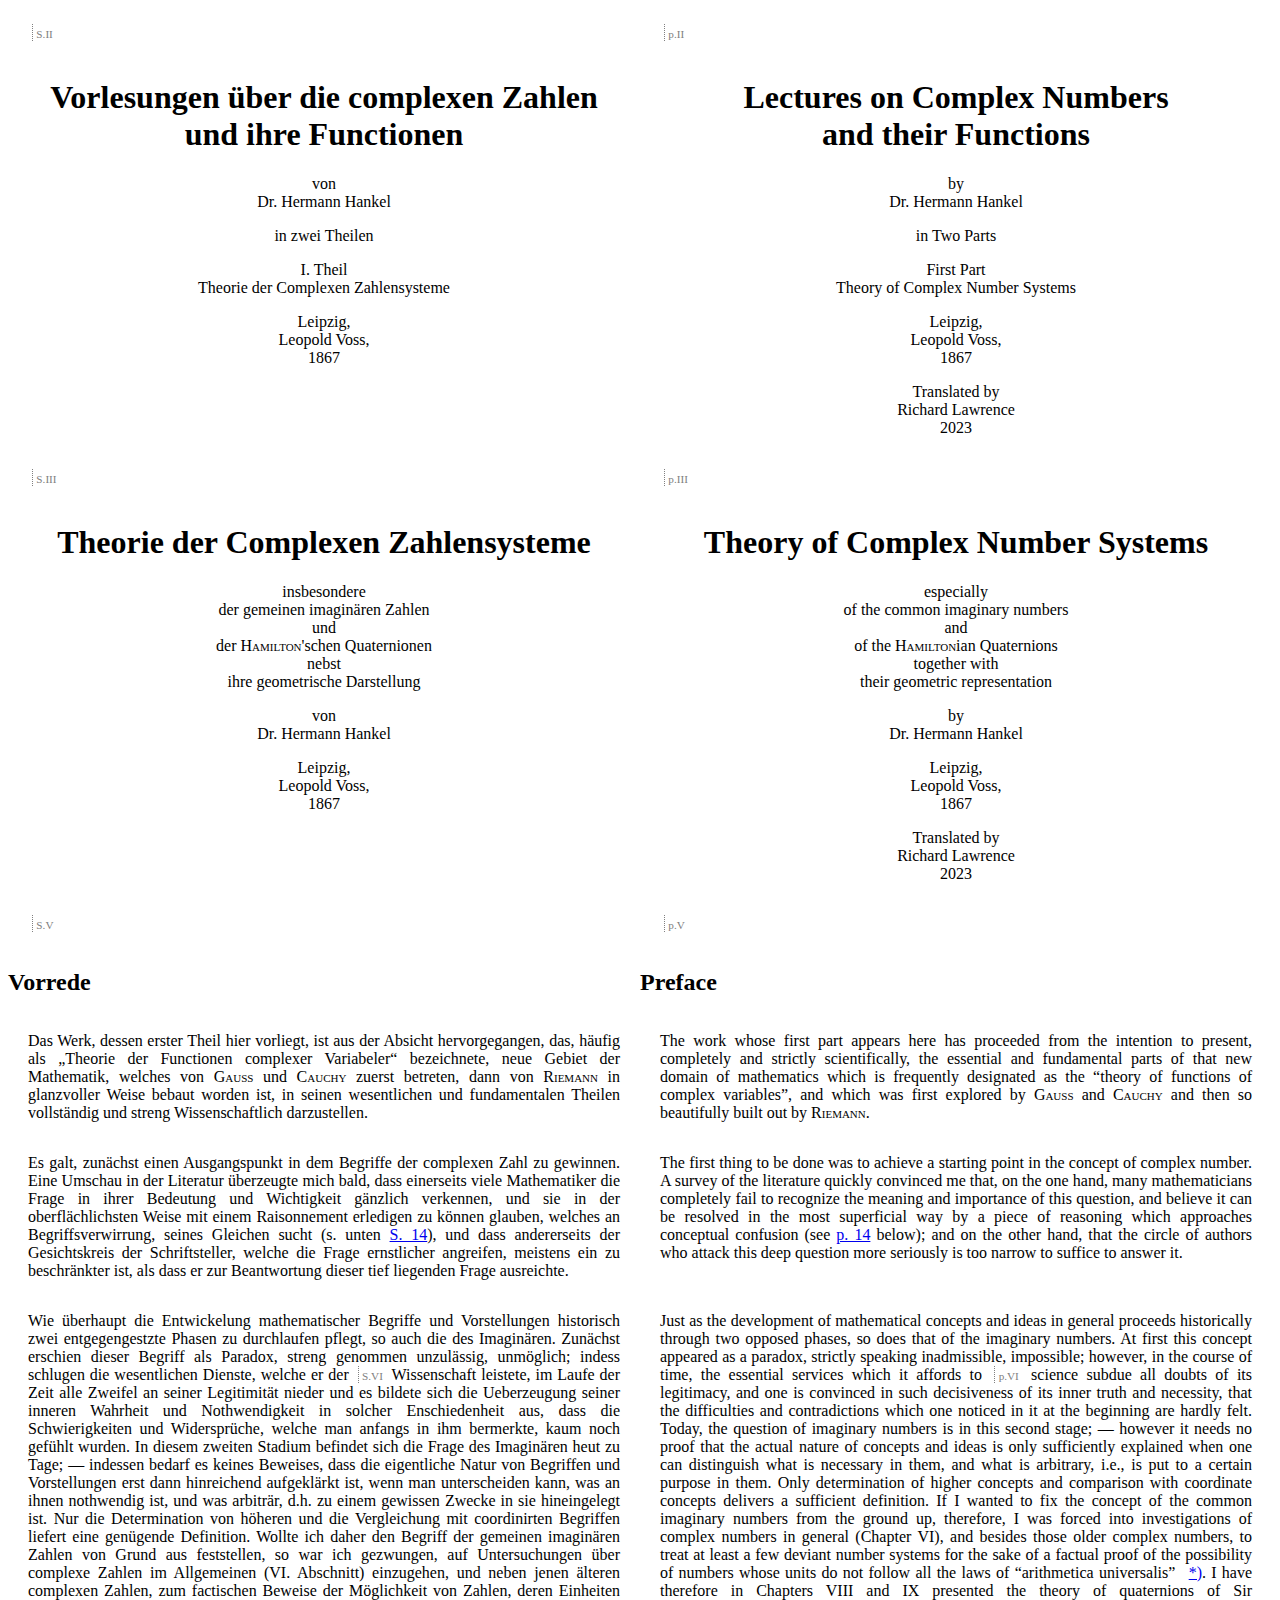
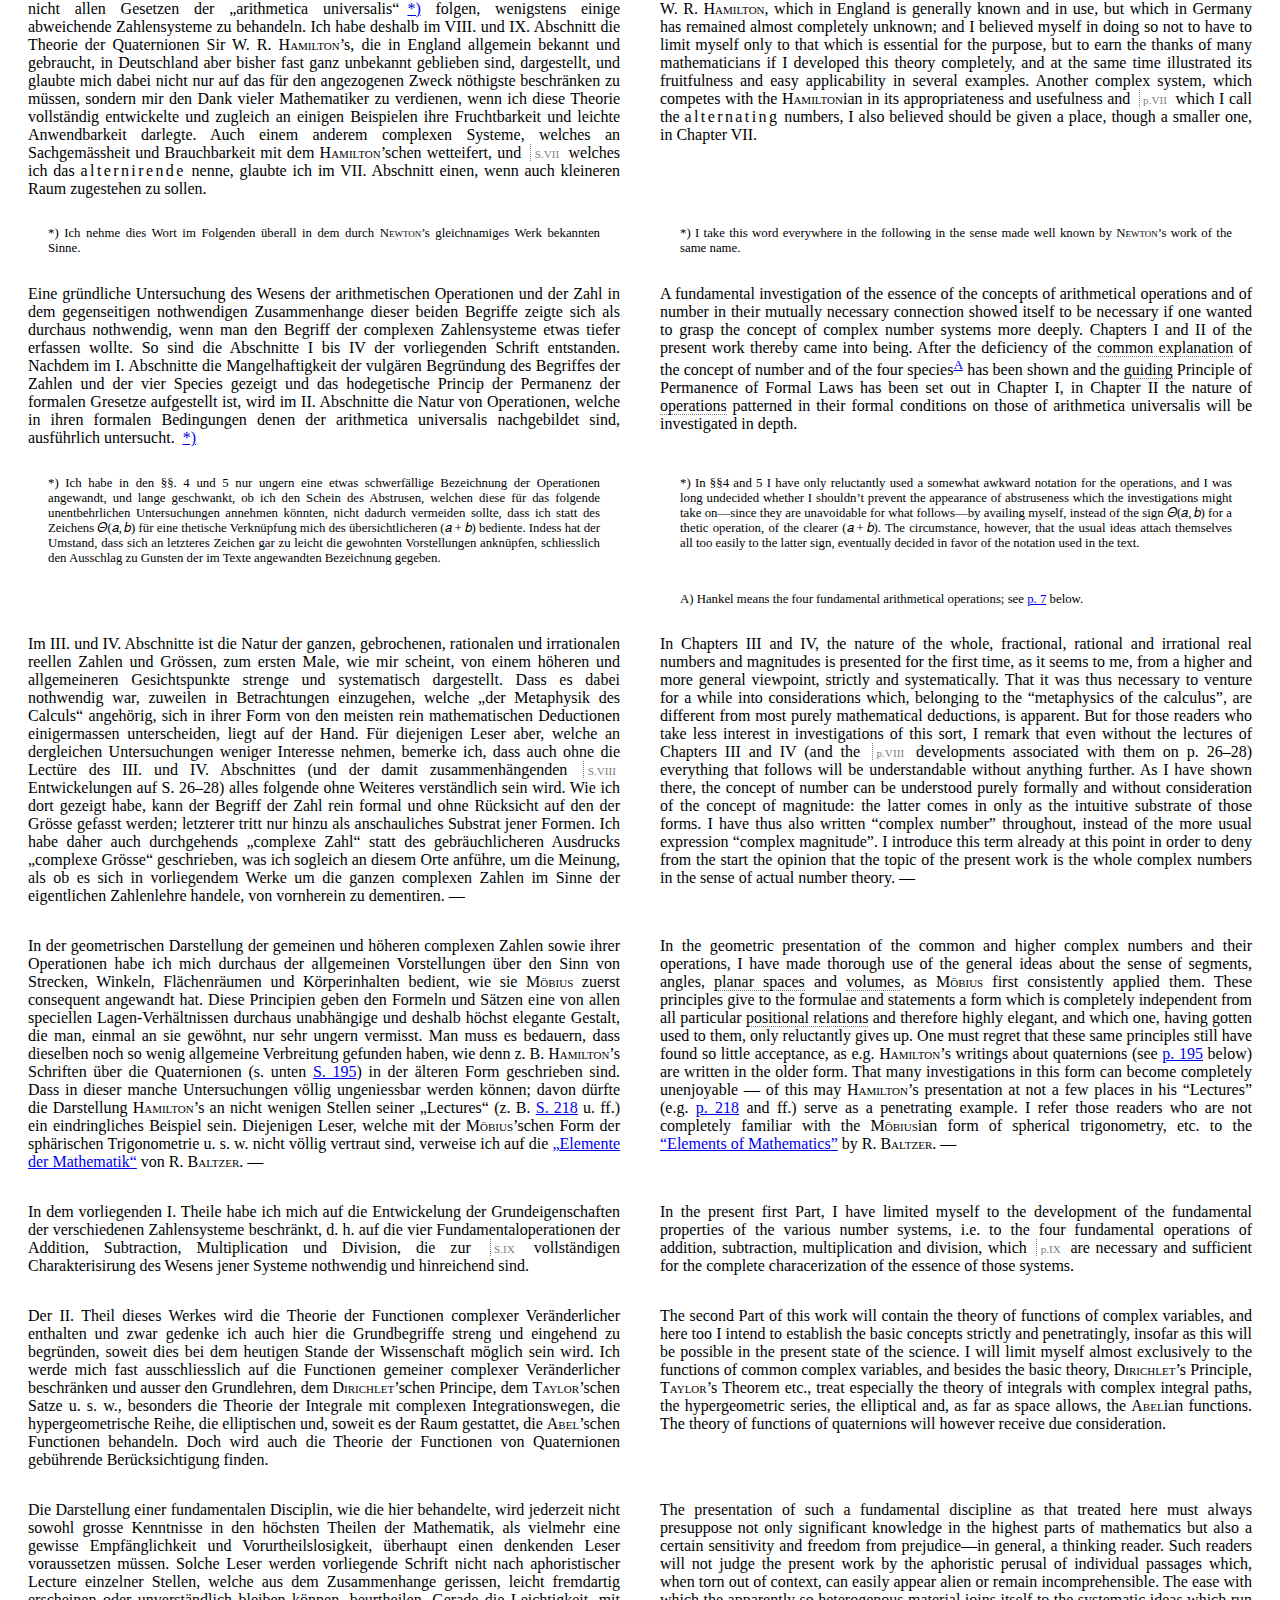
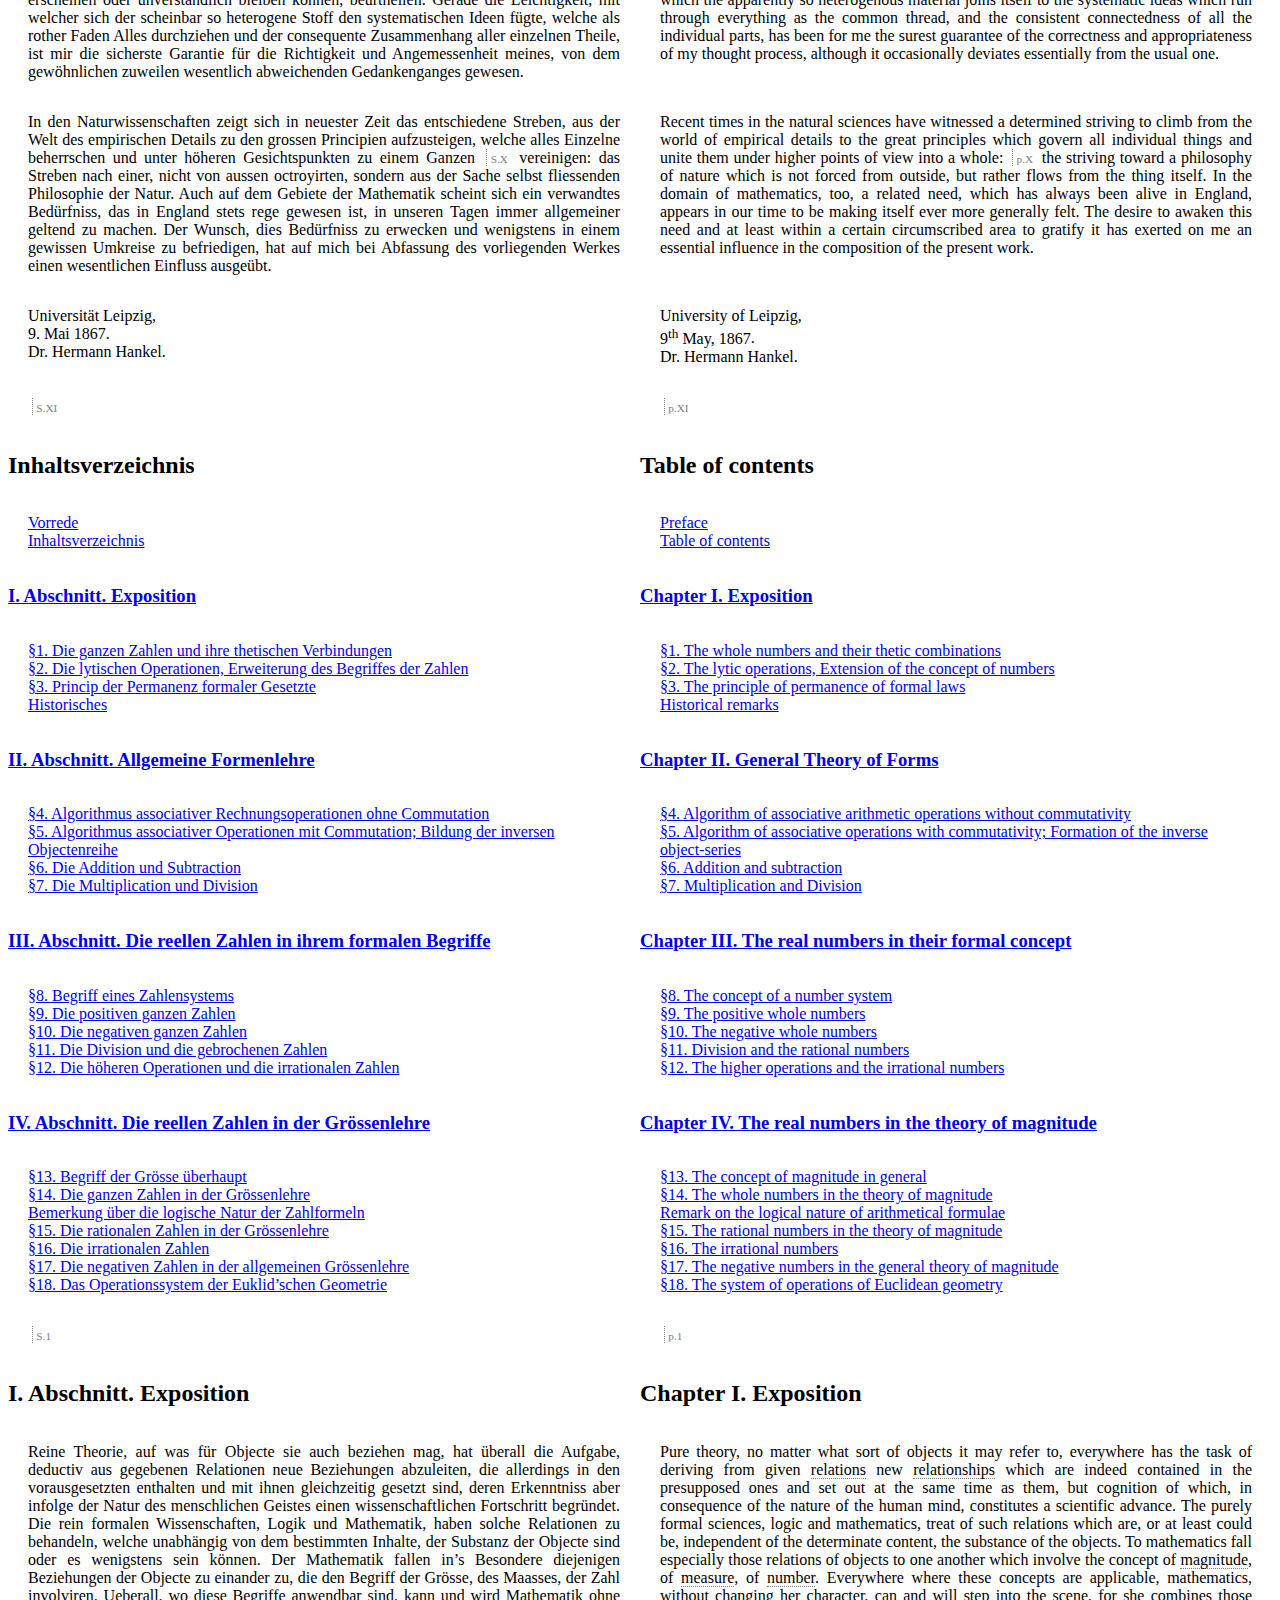
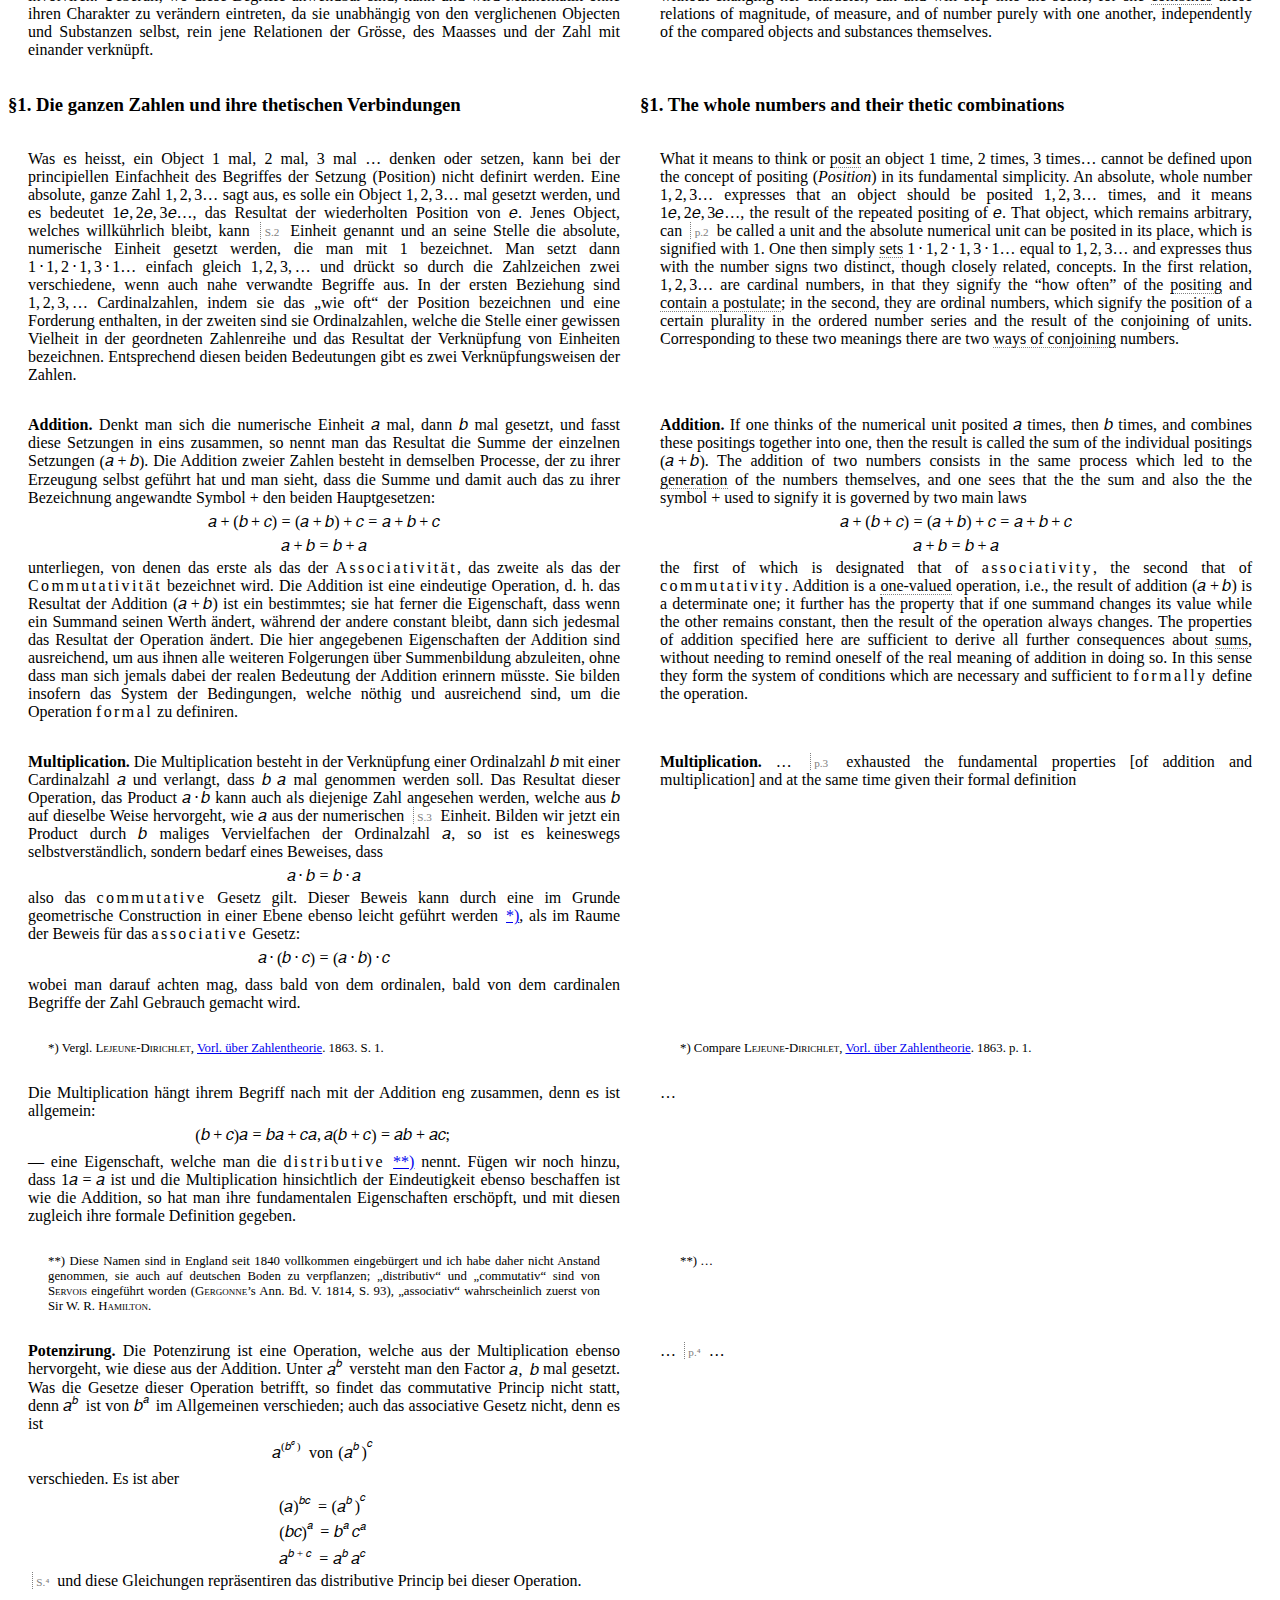
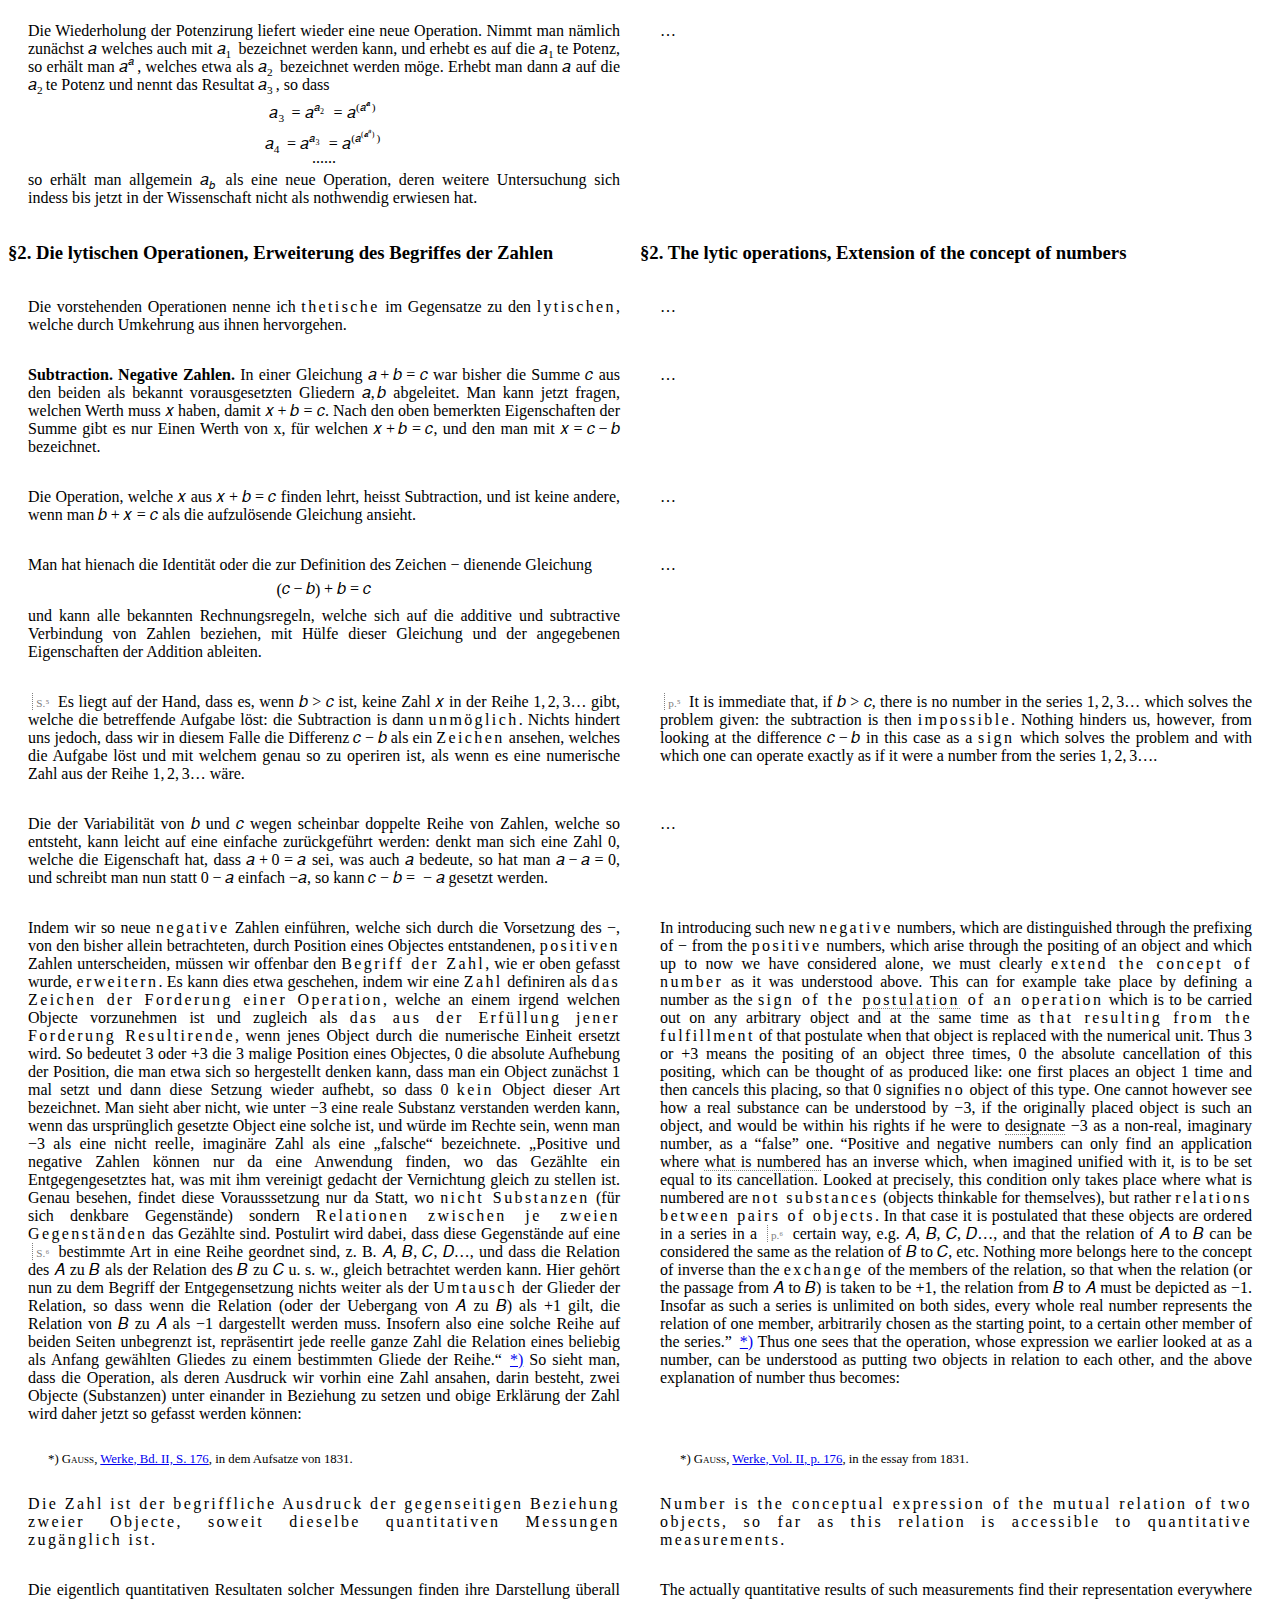
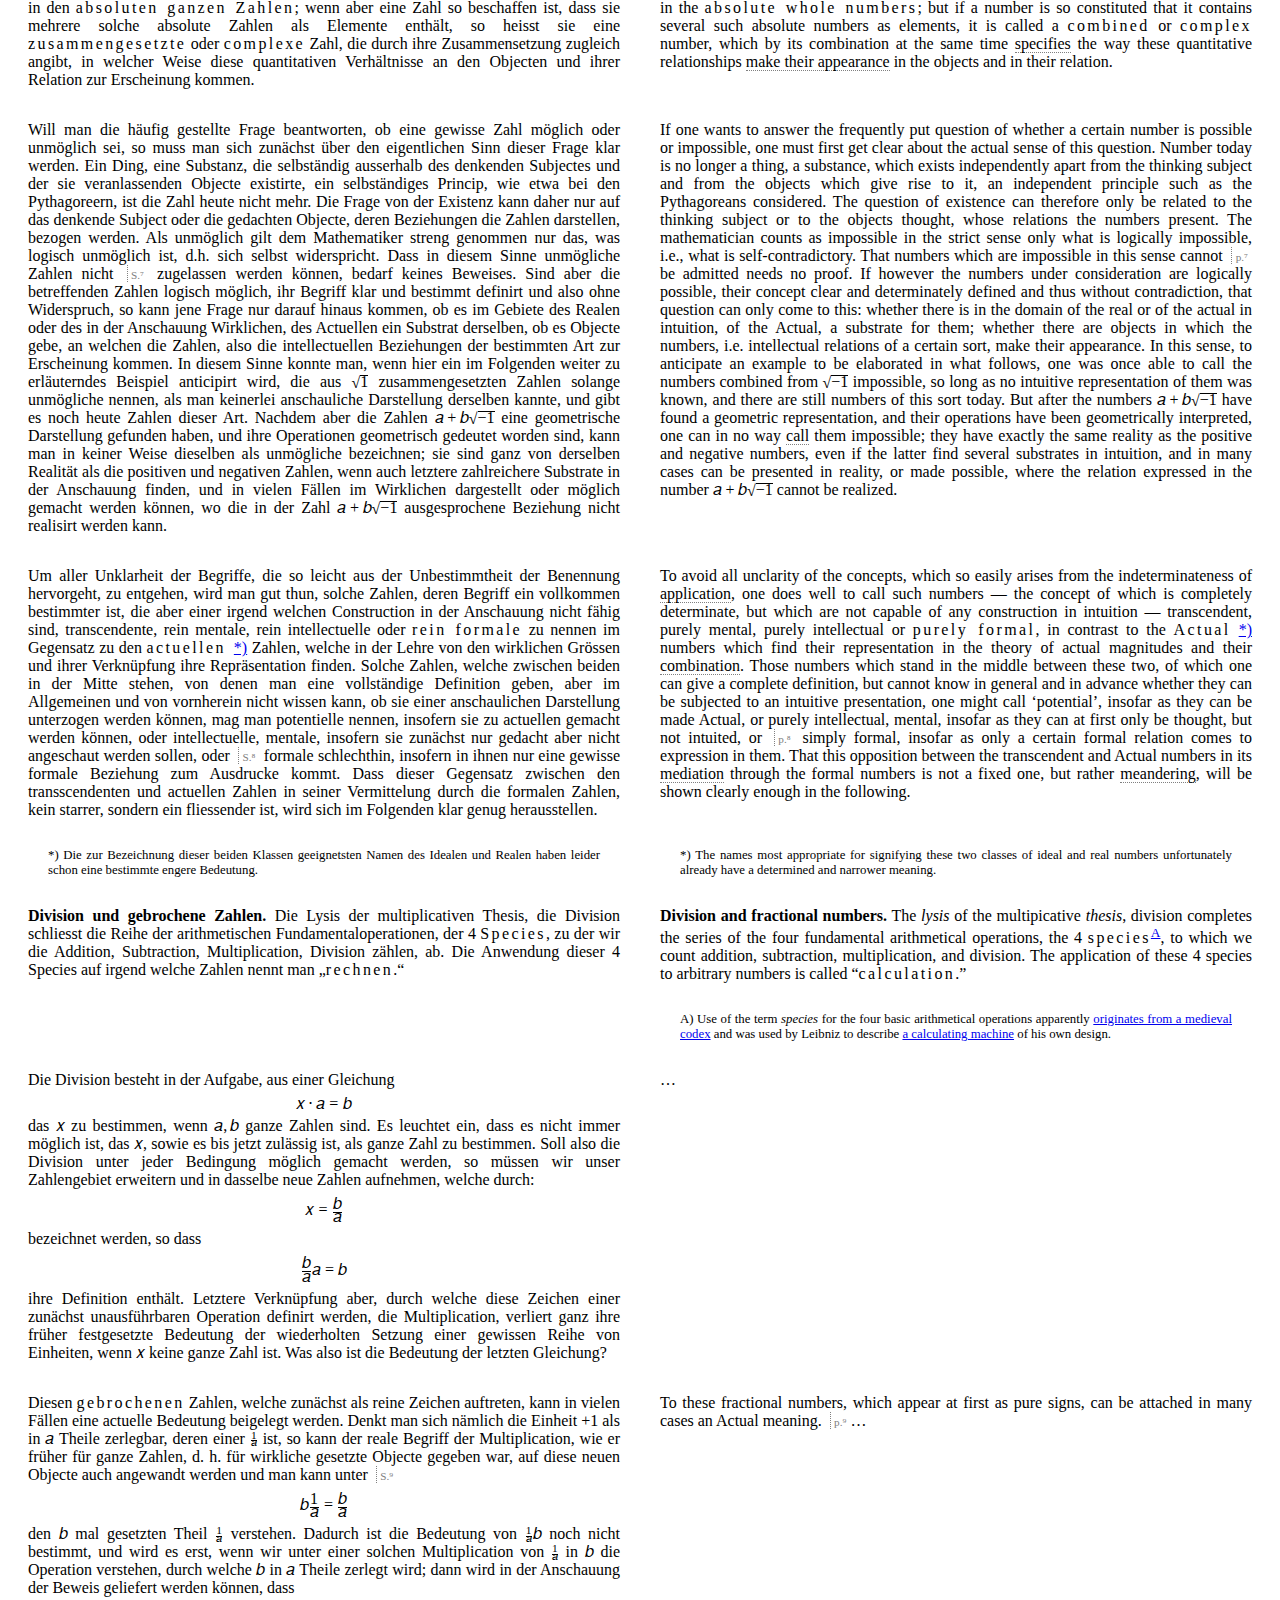
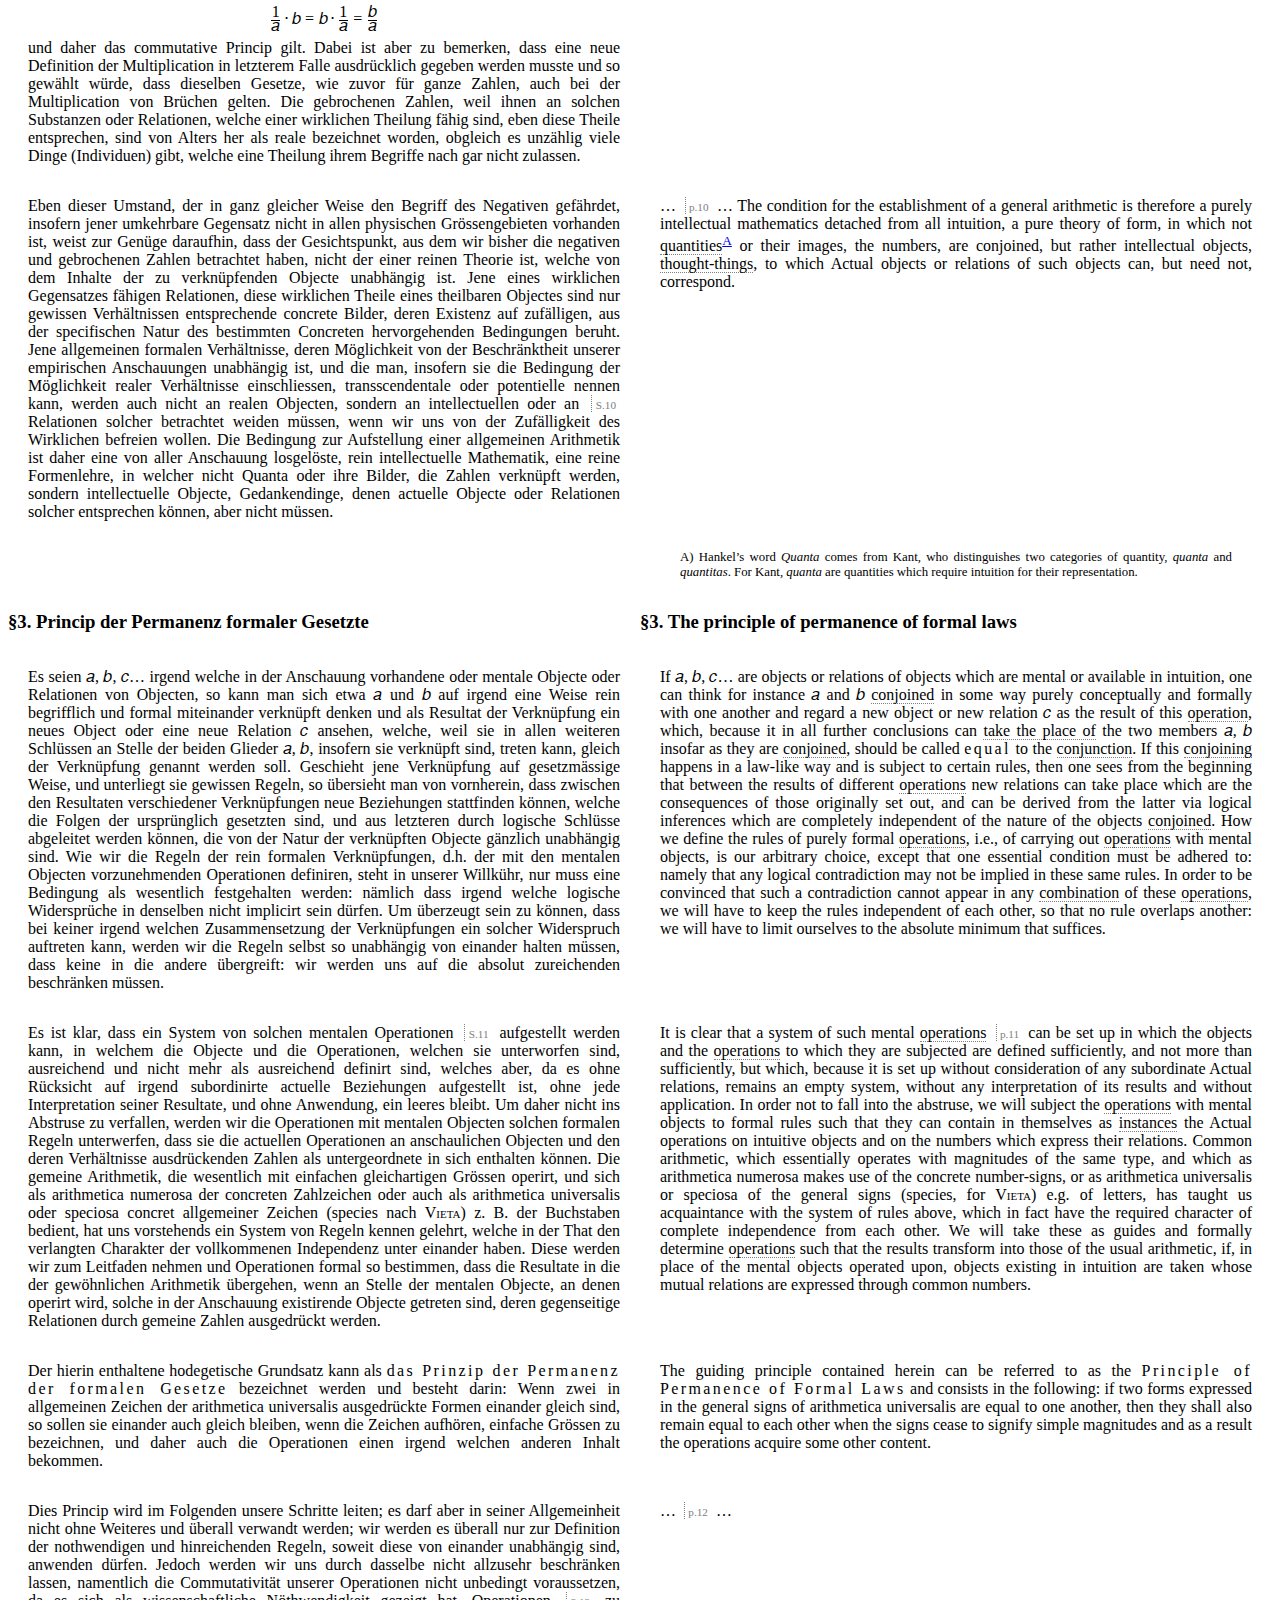
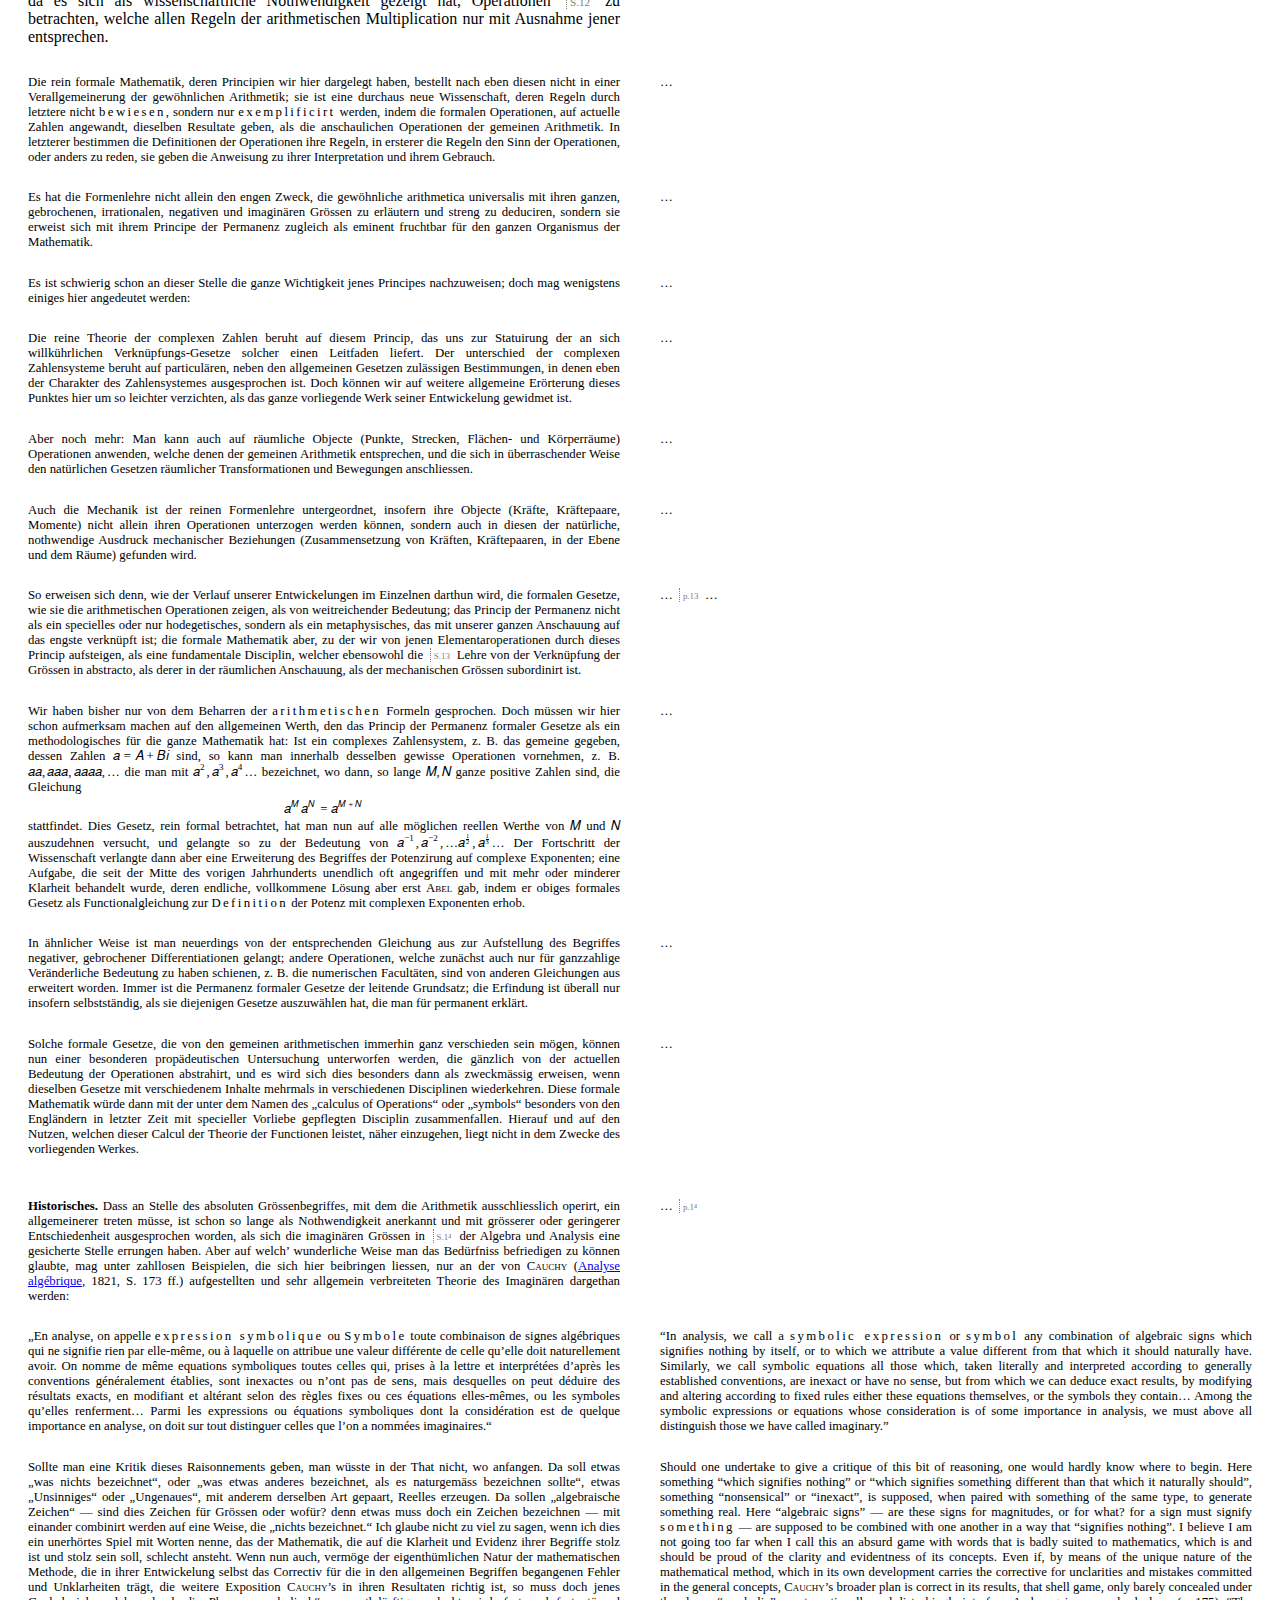
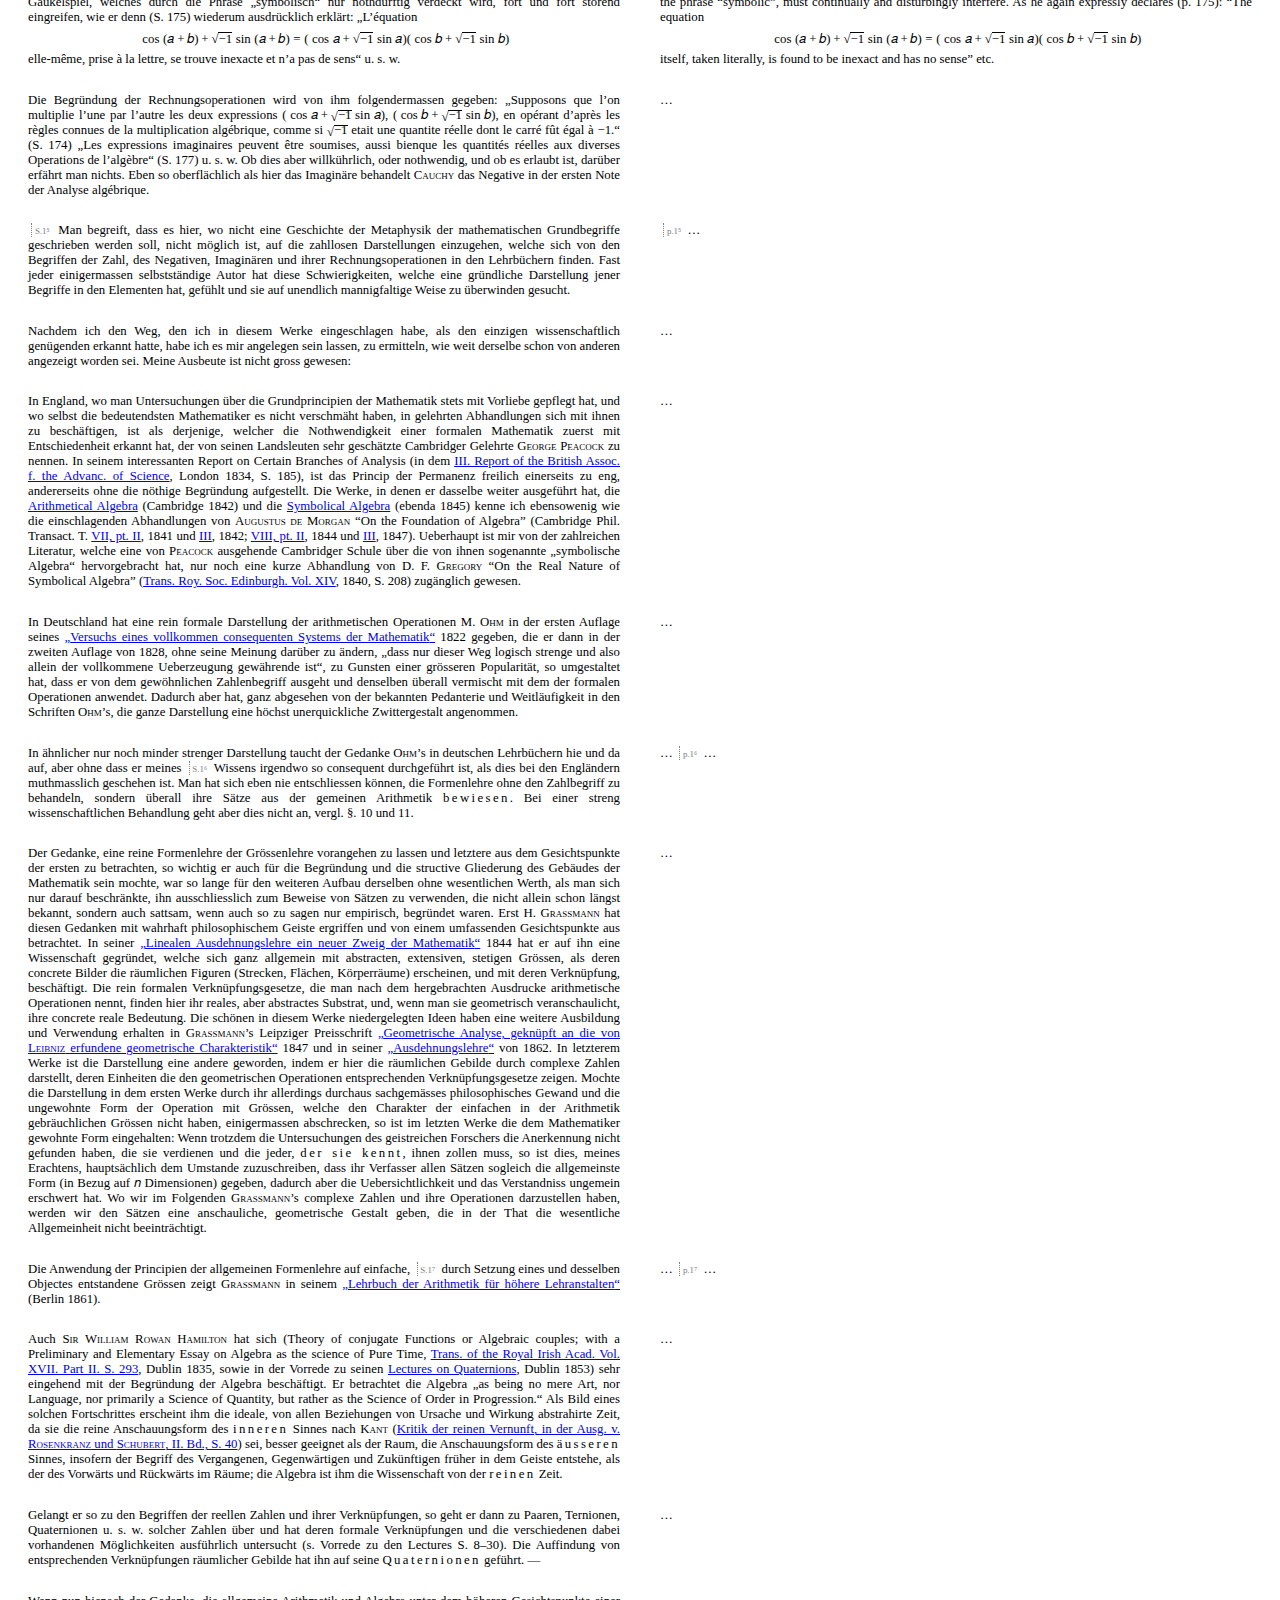
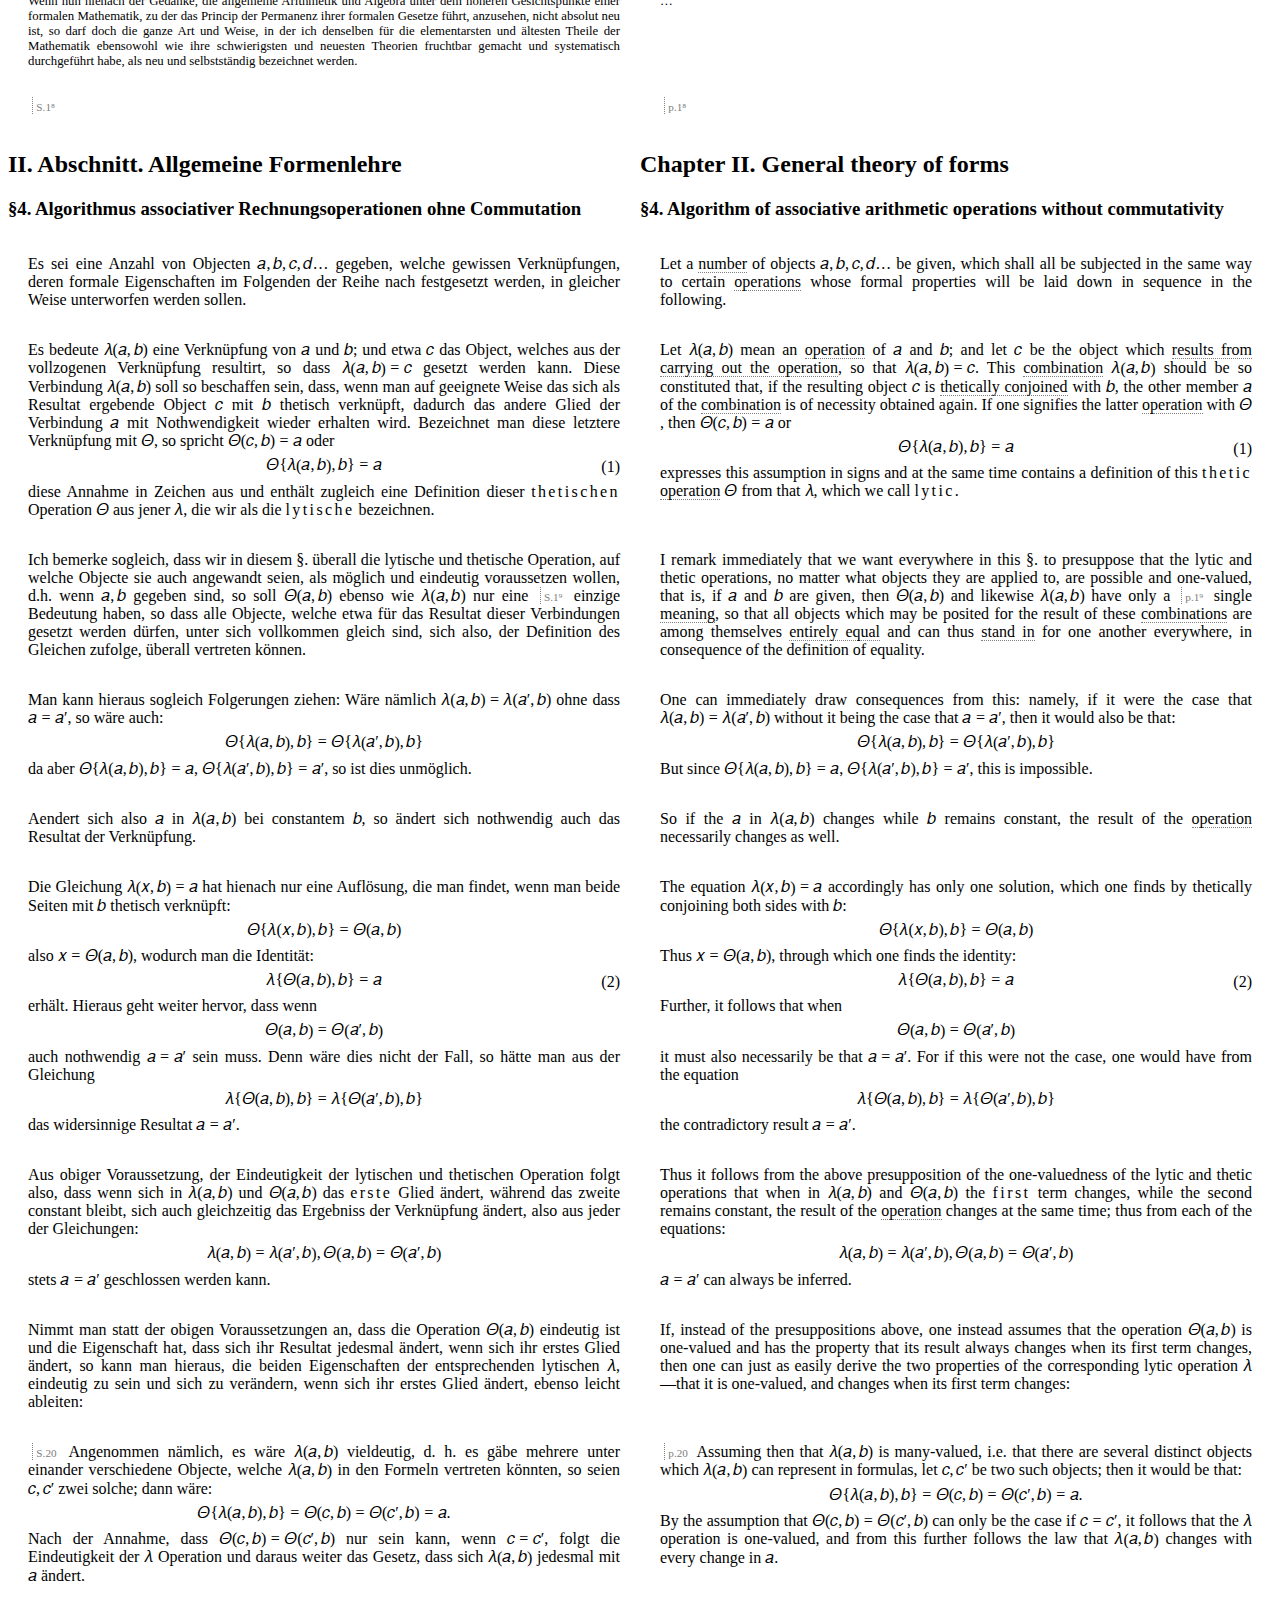
==== commit 4ad9d48d: "Update web translation: complete draft translation of §4" ====
--- a/docs/index.html
+++ b/docs/index.html
@@ -2620,7 +2620,14 @@
 ändert, ebenso leicht ableiten:
 </p>
 <p lang="en">
-…
+If, instead of the presuppositions above, one instead assumes that the
+operation
+<math display="inline" xmlns="http://www.w3.org/1998/Math/MathML"><semantics><mrow><mi>Θ</mi><mrow><mo stretchy="true" form="prefix">(</mo><mi>a</mi><mo>,</mo><mi>b</mi><mo stretchy="true" form="postfix">)</mo></mrow></mrow><annotation encoding="application/x-tex">\Theta(a,b)</annotation></semantics></math>
+is one-valued and has the property that its result always changes when
+its first term changes, then one can just as easily derive the two
+properties of the corresponding lytic operation
+<math display="inline" xmlns="http://www.w3.org/1998/Math/MathML"><semantics><mi>λ</mi><annotation encoding="application/x-tex">\lambda</annotation></semantics></math>—that
+it is one-valued, and changes when its first term changes:
 </p>
 </div>
 <div class="parallel">
@@ -2649,7 +2656,26 @@
 ändert.
 </p>
 <p lang="en">
-<a lang="en" class="origpage" id="p.20" title="Page 20"></a> …
+<a lang="en" class="origpage" id="p.20" title="Page 20"></a> Assuming
+then that
+<math display="inline" xmlns="http://www.w3.org/1998/Math/MathML"><semantics><mrow><mi>λ</mi><mrow><mo stretchy="true" form="prefix">(</mo><mi>a</mi><mo>,</mo><mi>b</mi><mo stretchy="true" form="postfix">)</mo></mrow></mrow><annotation encoding="application/x-tex">\lambda(a,b)</annotation></semantics></math>
+is many-valued, i.e. that there are several distinct objects which
+<math display="inline" xmlns="http://www.w3.org/1998/Math/MathML"><semantics><mrow><mi>λ</mi><mrow><mo stretchy="true" form="prefix">(</mo><mi>a</mi><mo>,</mo><mi>b</mi><mo stretchy="true" form="postfix">)</mo></mrow></mrow><annotation encoding="application/x-tex">\lambda(a,b)</annotation></semantics></math>
+can represent in formulas, let
+<math display="inline" xmlns="http://www.w3.org/1998/Math/MathML"><semantics><mrow><mi>c</mi><mo>,</mo><mi>c</mi><mi>′</mi></mrow><annotation encoding="application/x-tex">c, c&#39;</annotation></semantics></math>
+be two such objects; then it would be that:
+<math display="block" xmlns="http://www.w3.org/1998/Math/MathML"><semantics><mrow><mi>Θ</mi><mo stretchy="false" form="prefix">{</mo><mi>λ</mi><mrow><mo stretchy="true" form="prefix">(</mo><mi>a</mi><mo>,</mo><mi>b</mi><mo stretchy="true" form="postfix">)</mo></mrow><mo>,</mo><mi>b</mi><mo stretchy="false" form="postfix">}</mo><mo>=</mo><mi>Θ</mi><mrow><mo stretchy="true" form="prefix">(</mo><mi>c</mi><mo>,</mo><mi>b</mi><mo stretchy="true" form="postfix">)</mo></mrow><mo>=</mo><mi>Θ</mi><mrow><mo stretchy="true" form="prefix">(</mo><mi>c</mi><mi>′</mi><mo>,</mo><mi>b</mi><mo stretchy="true" form="postfix">)</mo></mrow><mo>=</mo><mi>a</mi><mi>.</mi></mrow><annotation encoding="application/x-tex">
+\Theta\{\lambda(a,b), b\} = \Theta(c,b) = \Theta(c&#39;,b) = a.
+</annotation></semantics></math> By the assumption that
+<math display="inline" xmlns="http://www.w3.org/1998/Math/MathML"><semantics><mrow><mi>Θ</mi><mrow><mo stretchy="true" form="prefix">(</mo><mi>c</mi><mo>,</mo><mi>b</mi><mo stretchy="true" form="postfix">)</mo></mrow><mo>=</mo><mi>Θ</mi><mrow><mo stretchy="true" form="prefix">(</mo><mi>c</mi><mi>′</mi><mo>,</mo><mi>b</mi><mo stretchy="true" form="postfix">)</mo></mrow></mrow><annotation encoding="application/x-tex">\Theta(c,b) = \Theta(c&#39;,b)</annotation></semantics></math>
+can only be the case if
+<math display="inline" xmlns="http://www.w3.org/1998/Math/MathML"><semantics><mrow><mi>c</mi><mo>=</mo><mi>c</mi><mi>′</mi></mrow><annotation encoding="application/x-tex">c = c&#39;</annotation></semantics></math>,
+it follows that the
+<math display="inline" xmlns="http://www.w3.org/1998/Math/MathML"><semantics><mi>λ</mi><annotation encoding="application/x-tex">\lambda</annotation></semantics></math>
+operation is one-valued, and from this further follows the law that
+<math display="inline" xmlns="http://www.w3.org/1998/Math/MathML"><semantics><mrow><mi>λ</mi><mrow><mo stretchy="true" form="prefix">(</mo><mi>a</mi><mo>,</mo><mi>b</mi><mo stretchy="true" form="postfix">)</mo></mrow></mrow><annotation encoding="application/x-tex">\lambda(a,b)</annotation></semantics></math>
+changes with every change in
+<math display="inline" xmlns="http://www.w3.org/1998/Math/MathML"><semantics><mi>a</mi><annotation encoding="application/x-tex">a</annotation></semantics></math>.
 </p>
 </div>
 <div class="text-small">
@@ -2863,7 +2889,39 @@
 auch bei 4 und überhaupt allgemein.
 </p>
 <p lang="en">
-<a lang="en" class="origpage" id="p.21" title="Page 21"></a> …
+<a lang="en" class="origpage" id="p.21" title="Page 21"></a> Under the
+presupposition of the one-valuedness of both operations, one has besides
+<span id="p.21eq1" class="numbered" data-label="1">
+<math display="block" xmlns="http://www.w3.org/1998/Math/MathML"><semantics><mrow><mi>Θ</mi><mo stretchy="false" form="prefix">{</mo><mi>λ</mi><mrow><mo stretchy="true" form="prefix">(</mo><mi>a</mi><mo>,</mo><mi>b</mi><mo stretchy="true" form="postfix">)</mo></mrow><mo>,</mo><mi>b</mi><mo stretchy="false" form="postfix">}</mo><mo>=</mo><mi>a</mi></mrow><annotation encoding="application/x-tex">\begin{equation}
+\Theta\{\lambda(a,b),b\} = a
+\end{equation}</annotation></semantics></math> </span> as already shown,
+the other equation: <span id="p.21eq2" class="numbered" data-label="2">
+<math display="block" xmlns="http://www.w3.org/1998/Math/MathML"><semantics><mrow><mi>λ</mi><mo stretchy="false" form="prefix">{</mo><mi>Θ</mi><mrow><mo stretchy="true" form="prefix">(</mo><mi>a</mi><mo>,</mo><mi>b</mi><mo stretchy="true" form="postfix">)</mo></mrow><mo>,</mo><mi>b</mi><mo stretchy="false" form="postfix">}</mo><mo>=</mo><mi>a</mi></mrow><annotation encoding="application/x-tex">\begin{equation}
+\lambda\{\Theta(a,b),b\} = a
+\end{equation}</annotation></semantics></math> </span> We further
+presuppose the <dfn>associative</dfn> property, i.e. that: <span
+id="p.21eq3" class="numbered" data-label="3">
+<math display="block" xmlns="http://www.w3.org/1998/Math/MathML"><semantics><mrow><mi>Θ</mi><mrow><mo stretchy="true" form="prefix">[</mo><mi>a</mi><mo>,</mo><mi>Θ</mi><mrow><mo stretchy="true" form="prefix">(</mo><mi>b</mi><mo>,</mo><mi>c</mi><mo stretchy="true" form="postfix">)</mo></mrow><mo stretchy="true" form="postfix">]</mo></mrow><mo>=</mo><mi>Θ</mi><mrow><mo stretchy="true" form="prefix">[</mo><mi>Θ</mi><mrow><mo stretchy="true" form="prefix">(</mo><mi>a</mi><mo>,</mo><mi>b</mi><mo stretchy="true" form="postfix">)</mo></mrow><mo>,</mo><mi>c</mi><mo stretchy="true" form="postfix">]</mo></mrow></mrow><annotation encoding="application/x-tex">\begin{equation}
+\Theta[a, \Theta(b,c)] = \Theta[\Theta(a,b), c]
+\end{equation}</annotation></semantics></math> </span> where one may
+then write, without <span class="origphrase"
+title="Zweideutigkeit">ambiguity</span>:
+<math display="block" xmlns="http://www.w3.org/1998/Math/MathML"><semantics><mrow><mo>=</mo><mi>Θ</mi><mrow><mo stretchy="true" form="prefix">(</mo><mi>a</mi><mo>,</mo><mi>b</mi><mo>,</mo><mi>c</mi><mo stretchy="true" form="postfix">)</mo></mrow></mrow><annotation encoding="application/x-tex">
+= \Theta(a,b,c)
+</annotation></semantics></math> Then:
+<math display="block" xmlns="http://www.w3.org/1998/Math/MathML"><semantics><mtable><mtr><mtd columnalign="center" style="text-align: center"><mi>Θ</mi><mrow><mo stretchy="true" form="prefix">[</mo><mi>a</mi><mo>,</mo><mi>Θ</mi><mrow><mo stretchy="true" form="prefix">(</mo><mi>b</mi><mo>,</mo><mi>c</mi><mo>,</mo><mi>d</mi><mo stretchy="true" form="postfix">)</mo></mrow><mo stretchy="true" form="postfix">]</mo></mrow><mo>=</mo><mi>Θ</mi><mrow><mo stretchy="true" form="prefix">[</mo><mi>a</mi><mo>,</mo><mi>Θ</mi><mo stretchy="false" form="prefix">{</mo><mi>Θ</mi><mrow><mo stretchy="true" form="prefix">(</mo><mi>b</mi><mo>,</mo><mi>c</mi><mo stretchy="true" form="postfix">)</mo></mrow><mo>,</mo><mi>d</mi><mo stretchy="false" form="postfix">}</mo><mo stretchy="true" form="postfix">]</mo></mrow></mtd></mtr><mtr><mtd columnalign="center" style="text-align: center"><mo>=</mo><mi>Θ</mi><mrow><mo stretchy="true" form="prefix">[</mo><mi>Θ</mi><mo stretchy="false" form="prefix">{</mo><mi>a</mi><mo>,</mo><mi>Θ</mi><mrow><mo stretchy="true" form="prefix">(</mo><mi>b</mi><mo>,</mo><mi>c</mi><mo stretchy="true" form="postfix">)</mo></mrow><mo stretchy="false" form="postfix">}</mo><mo>,</mo><mi>d</mi><mo stretchy="true" form="postfix">]</mo></mrow><mo>=</mo><mi>Θ</mi><mrow><mo stretchy="true" form="prefix">[</mo><mi>a</mi><mo>,</mo><mi>Θ</mi><mrow><mo stretchy="true" form="prefix">(</mo><mi>b</mi><mo>,</mo><mi>c</mi><mo stretchy="true" form="postfix">)</mo></mrow><mo>,</mo><mi>d</mi><mo stretchy="true" form="postfix">]</mo></mrow></mtd></mtr><mtr><mtd columnalign="center" style="text-align: center"><mo>=</mo><mi>Θ</mi><mrow><mo stretchy="true" form="prefix">[</mo><mi>a</mi><mo>,</mo><mi>Θ</mi><mo stretchy="false" form="prefix">{</mo><mi>b</mi><mo>,</mo><mi>Θ</mi><mrow><mo stretchy="true" form="prefix">(</mo><mi>c</mi><mo>,</mo><mi>d</mi><mo stretchy="true" form="postfix">)</mo></mrow><mo stretchy="false" form="postfix">}</mo><mo stretchy="true" form="postfix">]</mo></mrow><mo>=</mo><mi>Θ</mi><mrow><mo stretchy="true" form="prefix">[</mo><mi>Θ</mi><mrow><mo stretchy="true" form="prefix">(</mo><mi>a</mi><mo>,</mo><mi>b</mi><mo stretchy="true" form="postfix">)</mo></mrow><mo>,</mo><mi>Θ</mi><mrow><mo stretchy="true" form="prefix">(</mo><mi>c</mi><mo>,</mo><mi>d</mi><mo stretchy="true" form="postfix">)</mo></mrow><mo stretchy="true" form="postfix">]</mo></mrow></mtd></mtr></mtable><annotation encoding="application/x-tex">\begin{multline}
+\Theta[a, \Theta(b,c,d)] = \Theta[a,\Theta\{\Theta(b,c),d\}] \\
+= \Theta[\Theta\{a, \Theta(b,c)\}, d] = \Theta[a,\Theta(b,c),d] \\
+= \Theta[a,\Theta\{b,\Theta(c,d)\}] = \Theta[\Theta(a,b), \Theta(c,d)]
+\end{multline}</annotation></semantics></math> so that one for this may
+again write:
+<math display="block" xmlns="http://www.w3.org/1998/Math/MathML"><semantics><mrow><mo>=</mo><mi>Θ</mi><mrow><mo stretchy="true" form="prefix">(</mo><mi>a</mi><mo>,</mo><mi>b</mi><mo>,</mo><mi>c</mi><mo>,</mo><mi>d</mi><mo stretchy="true" form="postfix">)</mo></mrow></mrow><annotation encoding="application/x-tex">
+= \Theta(a,b,c,d)
+</annotation></semantics></math> with which one expresses that one
+always, and in a completely arbitrary way, thetically connects pairwise
+two objects following one another, then two more again; etc. If the
+associative principle is valid for 3 terms, it is also valid for 4 and
+in general.
 </p>
 </div>
 <div class="parallel text-small">
@@ -2877,16 +2935,35 @@
 <math display="inline" xmlns="http://www.w3.org/1998/Math/MathML"><semantics><mrow><mi>Θ</mi><mrow><mo stretchy="true" form="prefix">(</mo><mi>a</mi><mo>,</mo><mi>Θ</mi><mrow><mo stretchy="true" form="prefix">(</mo><mi>b</mi><mo>,</mo><mi>c</mi><mo stretchy="true" form="postfix">)</mo></mrow><mo stretchy="true" form="postfix">)</mo></mrow><mo>=</mo><mi>Θ</mi><mrow><mo stretchy="true" form="prefix">(</mo><mi>a</mi><mo>,</mo><mfrac><mrow><mi>b</mi><mo>+</mo><mi>c</mi></mrow><mn>2</mn></mfrac><mo stretchy="true" form="postfix">)</mo></mrow><mo>=</mo><mfrac><mrow><mn>4</mn><mi>a</mi><mo>+</mo><mi>b</mi><mo>+</mo><mi>c</mi></mrow><mn>2</mn></mfrac><mi>.</mi></mrow><annotation encoding="application/x-tex">\Theta(a,\Theta(b,c)) = \Theta\left(a, \frac{b+c}{2}\right) = \frac{4a+b+c}{2}.</annotation></semantics></math>
 </p>
 <p lang="en">
-…
-</p>
-</div>
+Addition and multiplication can serve as examples of completely
+one-valued theses<sup><a href="#p.21nA" id="p.21nAref"
+class="trnref">A</a></sup> which are associative. As examples of theses
+which are not associative, take e.g. 
+<math display="inline" xmlns="http://www.w3.org/1998/Math/MathML"><semantics><mrow><mi>Θ</mi><mrow><mo stretchy="true" form="prefix">(</mo><mi>a</mi><mo>,</mo><mi>b</mi><mo stretchy="true" form="postfix">)</mo></mrow><mo>=</mo><mfrac><mrow><mi>a</mi><mo>+</mo><mi>b</mi></mrow><mn>2</mn></mfrac></mrow><annotation encoding="application/x-tex">\Theta(a,b) = \frac{a+b}{2}</annotation></semantics></math>;
+for then
+<math display="inline" xmlns="http://www.w3.org/1998/Math/MathML"><semantics><mrow><mi>Θ</mi><mrow><mo stretchy="true" form="prefix">(</mo><mi>Θ</mi><mrow><mo stretchy="true" form="prefix">(</mo><mi>a</mi><mo>,</mo><mi>b</mi><mo stretchy="true" form="postfix">)</mo></mrow><mo>,</mo><mi>c</mi><mo stretchy="true" form="postfix">)</mo></mrow><mo>=</mo><mi>Θ</mi><mrow><mo stretchy="true" form="prefix">(</mo><mfrac><mrow><mi>a</mi><mo>+</mo><mi>b</mi></mrow><mn>2</mn></mfrac><mo>,</mo><mi>c</mi><mo stretchy="true" form="postfix">)</mo></mrow><mo>=</mo><mfrac><mrow><mi>a</mi><mo>+</mo><mi>b</mi><mo>+</mo><mn>2</mn><mi>c</mi></mrow><mn>4</mn></mfrac></mrow><annotation encoding="application/x-tex">\Theta(\Theta(a,b),c) = \Theta\left(\frac{a+b}{2},c\right) = \frac{a+b+2c}{4}</annotation></semantics></math>;
+<math display="inline" xmlns="http://www.w3.org/1998/Math/MathML"><semantics><mrow><mi>Θ</mi><mrow><mo stretchy="true" form="prefix">(</mo><mi>a</mi><mo>,</mo><mi>Θ</mi><mrow><mo stretchy="true" form="prefix">(</mo><mi>b</mi><mo>,</mo><mi>c</mi><mo stretchy="true" form="postfix">)</mo></mrow><mo stretchy="true" form="postfix">)</mo></mrow><mo>=</mo><mi>Θ</mi><mrow><mo stretchy="true" form="prefix">(</mo><mi>a</mi><mo>,</mo><mfrac><mrow><mi>b</mi><mo>+</mo><mi>c</mi></mrow><mn>2</mn></mfrac><mo stretchy="true" form="postfix">)</mo></mrow><mo>=</mo><mfrac><mrow><mn>4</mn><mi>a</mi><mo>+</mo><mi>b</mi><mo>+</mo><mi>c</mi></mrow><mn>2</mn></mfrac><mi>.</mi></mrow><annotation encoding="application/x-tex">\Theta(a,\Theta(b,c)) = \Theta\left(a, \frac{b+c}{2}\right) = \frac{4a+b+c}{2}.</annotation></semantics></math>
+</p>
+</div>
+<aside class="parallel footnote trnote">
+<p lang="de">
+</p>
+<p lang="en" id="p.21nA">
+A) Hankel is here exploiting the Greek root of <i>These</i> to serve as
+the noun corresponding to <i>thetisch</i> (the word translated here as
+<q>thetic</q>). <q>Thesis</q>, the usual translation of <i>These</i>,
+does the same job in English, if one ignores its usual meaning. Hankel
+is referring to thetic <em>operations</em>.
+</p>
+</aside>
 <div class="parallel">
 <p lang="de">
 Aus den gemachten Voraussetzungen lassen sich nun eine Reihe von
 wichtigen Transformationen herleiten:
 </p>
 <p lang="en">
-…
+A series of important transformations can be derived from the
+presuppositions made above:
 </p>
 </div>
 <div class="parallel">
@@ -2915,7 +2992,28 @@
 \end{equation}</annotation></semantics></math> </span>
 </p>
 <p lang="en">
-… <a lang="en" class="origpage" id="p.22" title="Page 22"></a> …
+If one sets
+<math display="block" xmlns="http://www.w3.org/1998/Math/MathML"><semantics><mrow><mi>x</mi><mo>=</mo><mi>Θ</mi><mrow><mo stretchy="true" form="prefix">[</mo><mi>a</mi><mo>,</mo><mi>λ</mi><mrow><mo stretchy="true" form="prefix">(</mo><mi>b</mi><mo>,</mo><mi>c</mi><mo stretchy="true" form="postfix">)</mo></mrow><mo stretchy="true" form="postfix">]</mo></mrow></mrow><annotation encoding="application/x-tex">
+x = \Theta[a,\lambda(b,c)]
+</annotation></semantics></math> then one has, by <a href="#p.21eq3"
+class="eqref">(3)</a>
+<math display="block" xmlns="http://www.w3.org/1998/Math/MathML"><semantics><mrow><mi>Θ</mi><mrow><mo stretchy="true" form="prefix">(</mo><mi>x</mi><mo>,</mo><mi>c</mi><mo stretchy="true" form="postfix">)</mo></mrow><mo>=</mo><mi>Θ</mi><mo stretchy="false" form="prefix">{</mo><mi>Θ</mi><mrow><mo stretchy="true" form="prefix">[</mo><mi>a</mi><mo>,</mo><mi>λ</mi><mrow><mo stretchy="true" form="prefix">(</mo><mi>b</mi><mo>,</mo><mi>c</mi><mo stretchy="true" form="postfix">)</mo></mrow><mo stretchy="true" form="postfix">]</mo></mrow><mo>,</mo><mi>c</mi><mo stretchy="false" form="postfix">}</mo><mo>=</mo><mi>Θ</mi><mo stretchy="false" form="prefix">{</mo><mi>a</mi><mo>,</mo><mi>Θ</mi><mrow><mo stretchy="true" form="prefix">[</mo><mi>λ</mi><mrow><mo stretchy="true" form="prefix">(</mo><mi>b</mi><mo>,</mo><mi>c</mi><mo stretchy="true" form="postfix">)</mo></mrow><mo>,</mo><mi>c</mi><mo stretchy="true" form="postfix">]</mo></mrow><mo stretchy="false" form="postfix">}</mo></mrow><annotation encoding="application/x-tex">
+\Theta(x,c) = \Theta\{\Theta[a,\lambda(b,c)],c\} = \Theta\{a, \Theta[\lambda(b,c),c]\}
+</annotation></semantics></math> and therefore by <a href="#p.18eq1"
+class="eqref">(1)</a>
+<math display="block" xmlns="http://www.w3.org/1998/Math/MathML"><semantics><mrow><mi>Θ</mi><mrow><mo stretchy="true" form="prefix">(</mo><mi>x</mi><mo>,</mo><mi>c</mi><mo stretchy="true" form="postfix">)</mo></mrow><mo>=</mo><mi>Θ</mi><mrow><mo stretchy="true" form="prefix">(</mo><mi>a</mi><mo>,</mo><mi>b</mi><mo stretchy="true" form="postfix">)</mo></mrow></mrow><annotation encoding="application/x-tex">
+\Theta(x,c) = \Theta(a,b)
+</annotation></semantics></math>
+<a lang="en" class="origpage" id="p.22" title="Page 22"></a> thus
+<math display="block" xmlns="http://www.w3.org/1998/Math/MathML"><semantics><mrow><mi>λ</mi><mrow><mo stretchy="true" form="prefix">[</mo><mi>Θ</mi><mrow><mo stretchy="true" form="prefix">(</mo><mi>x</mi><mo>,</mo><mi>c</mi><mo stretchy="true" form="postfix">)</mo></mrow><mo>,</mo><mi>c</mi><mo stretchy="true" form="postfix">]</mo></mrow><mo>=</mo><mi>λ</mi><mrow><mo stretchy="true" form="prefix">[</mo><mi>Θ</mi><mrow><mo stretchy="true" form="prefix">(</mo><mi>a</mi><mo>,</mo><mi>b</mi><mo stretchy="true" form="postfix">)</mo></mrow><mo>,</mo><mi>c</mi><mo stretchy="true" form="postfix">]</mo></mrow></mrow><annotation encoding="application/x-tex">
+\lambda[\Theta(x,c),c] = \lambda[\Theta(a,b),c]
+</annotation></semantics></math> or by <a href="#p.19eq2"
+class="eqref">(2)</a>
+<math display="inline" xmlns="http://www.w3.org/1998/Math/MathML"><semantics><mrow><mi>x</mi><mo>=</mo></mrow><annotation encoding="application/x-tex">x =</annotation></semantics></math>
+<span id="p.22eq4" class="numbered" data-label="4">
+<math display="block" xmlns="http://www.w3.org/1998/Math/MathML"><semantics><mrow><mi>Θ</mi><mrow><mo stretchy="true" form="prefix">[</mo><mi>a</mi><mo>,</mo><mi>λ</mi><mrow><mo stretchy="true" form="prefix">(</mo><mi>b</mi><mo>,</mo><mi>c</mi><mo stretchy="true" form="postfix">)</mo></mrow><mo stretchy="true" form="postfix">]</mo></mrow><mo>=</mo><mi>λ</mi><mrow><mo stretchy="true" form="prefix">[</mo><mi>Θ</mi><mrow><mo stretchy="true" form="prefix">(</mo><mi>a</mi><mo>,</mo><mi>b</mi><mo stretchy="true" form="postfix">)</mo></mrow><mo>,</mo><mi>c</mi><mo stretchy="true" form="postfix">]</mo></mrow></mrow><annotation encoding="application/x-tex">\begin{equation}
+\Theta[a, \lambda(b,c)] = \lambda[\Theta(a,b),c]
+\end{equation}</annotation></semantics></math> </span>
 </p>
 </div>
 <div class="parallel">
@@ -2944,7 +3042,28 @@
 \end{equation}</annotation></semantics></math> </span>
 </p>
 <p lang="en">
-…
+If we further set:
+<math display="block" xmlns="http://www.w3.org/1998/Math/MathML"><semantics><mrow><mi>x</mi><mo>=</mo><mi>λ</mi><mrow><mo stretchy="true" form="prefix">[</mo><mi>λ</mi><mrow><mo stretchy="true" form="prefix">(</mo><mi>a</mi><mo>,</mo><mi>b</mi><mo stretchy="true" form="postfix">)</mo></mrow><mo>,</mo><mi>c</mi><mo stretchy="true" form="postfix">]</mo></mrow></mrow><annotation encoding="application/x-tex">
+x = \lambda[\lambda(a,b),c]
+</annotation></semantics></math> then one has, by <a href="#p.18eq1"
+class="eqref">(1)</a>
+<math display="block" xmlns="http://www.w3.org/1998/Math/MathML"><semantics><mrow><mi>Θ</mi><mrow><mo stretchy="true" form="prefix">(</mo><mi>x</mi><mo>,</mo><mi>c</mi><mo stretchy="true" form="postfix">)</mo></mrow><mo>=</mo><mi>Θ</mi><mo stretchy="false" form="prefix">{</mo><mi>λ</mi><mrow><mo stretchy="true" form="prefix">[</mo><mi>λ</mi><mrow><mo stretchy="true" form="prefix">(</mo><mi>a</mi><mo>,</mo><mi>b</mi><mo stretchy="true" form="postfix">)</mo></mrow><mo>,</mo><mi>c</mi><mo stretchy="true" form="postfix">]</mo></mrow><mo>,</mo><mi>c</mi><mo stretchy="false" form="postfix">}</mo><mo>=</mo><mi>λ</mi><mrow><mo stretchy="true" form="prefix">(</mo><mi>a</mi><mo>,</mo><mi>b</mi><mo stretchy="true" form="postfix">)</mo></mrow></mrow><annotation encoding="application/x-tex">
+\Theta(x,c) = \Theta\{\lambda[\lambda(a,b),c],c\} = \lambda(a,b)
+</annotation></semantics></math> thus again by <a href="#p.18eq1"
+class="eqref">(1)</a>
+<math display="block" xmlns="http://www.w3.org/1998/Math/MathML"><semantics><mrow><mi>Θ</mi><mrow><mo stretchy="true" form="prefix">[</mo><mi>Θ</mi><mrow><mo stretchy="true" form="prefix">(</mo><mi>x</mi><mo>,</mo><mi>c</mi><mo stretchy="true" form="postfix">)</mo></mrow><mo>,</mo><mi>b</mi><mo stretchy="true" form="postfix">]</mo></mrow><mo>=</mo><mi>a</mi></mrow><annotation encoding="application/x-tex">
+\Theta[\Theta(x,c),b] = a
+</annotation></semantics></math> or by <a href="#p.21eq3"
+class="eqref">(3)</a>
+<math display="block" xmlns="http://www.w3.org/1998/Math/MathML"><semantics><mrow><mi>Θ</mi><mrow><mo stretchy="true" form="prefix">[</mo><mi>x</mi><mo>,</mo><mi>Θ</mi><mrow><mo stretchy="true" form="prefix">(</mo><mi>c</mi><mo>,</mo><mi>b</mi><mo stretchy="true" form="postfix">)</mo></mrow><mo stretchy="true" form="postfix">]</mo></mrow><mo>=</mo><mi>a</mi></mrow><annotation encoding="application/x-tex">
+\Theta[x, \Theta(c,b)] = a
+</annotation></semantics></math> and therewith by <a href="#p.19eq2"
+class="eqref">(2)</a>:
+<math display="inline" xmlns="http://www.w3.org/1998/Math/MathML"><semantics><mrow><mi>x</mi><mo>=</mo></mrow><annotation encoding="application/x-tex">x =</annotation></semantics></math>
+<span id="p.22eq5" class="numbered" data-label="5">
+<math display="block" xmlns="http://www.w3.org/1998/Math/MathML"><semantics><mrow><mi>λ</mi><mrow><mo stretchy="true" form="prefix">[</mo><mi>a</mi><mo>,</mo><mi>Θ</mi><mrow><mo stretchy="true" form="prefix">(</mo><mi>c</mi><mo>,</mo><mi>b</mi><mo stretchy="true" form="postfix">)</mo></mrow><mo stretchy="true" form="postfix">]</mo></mrow><mo>=</mo><mi>λ</mi><mrow><mo stretchy="true" form="prefix">[</mo><mi>λ</mi><mrow><mo stretchy="true" form="prefix">(</mo><mi>a</mi><mo>,</mo><mi>b</mi><mo stretchy="true" form="postfix">)</mo></mrow><mo>,</mo><mi>c</mi><mo stretchy="true" form="postfix">]</mo></mrow></mrow><annotation encoding="application/x-tex">\begin{equation}
+\lambda[a, \Theta(c,b)] = \lambda[\lambda(a,b), c]
+\end{equation}</annotation></semantics></math> </span>
 </p>
 </div>
 <div class="parallel">
@@ -2984,7 +3103,38 @@
 im mittelsten Gliede wohl zu beachten ist. —
 </p>
 <p lang="en">
-…
+One has further, if
+<math display="block" xmlns="http://www.w3.org/1998/Math/MathML"><semantics><mrow><mi>x</mi><mo>=</mo><mi>λ</mi><mrow><mo stretchy="true" form="prefix">[</mo><mi>Θ</mi><mrow><mo stretchy="true" form="prefix">(</mo><mi>c</mi><mo>,</mo><mi>b</mi><mo stretchy="true" form="postfix">)</mo></mrow><mo>,</mo><mi>b</mi><mo stretchy="true" form="postfix">]</mo></mrow></mrow><annotation encoding="application/x-tex">
+x = \lambda[\Theta(c,b), b]
+</annotation></semantics></math> is posited, by <a href="#p.18eq1"
+class="eqref">(1)</a>
+<math display="block" xmlns="http://www.w3.org/1998/Math/MathML"><semantics><mrow><mi>Θ</mi><mrow><mo stretchy="true" form="prefix">(</mo><mi>x</mi><mo>,</mo><mi>b</mi><mo stretchy="true" form="postfix">)</mo></mrow><mo>=</mo><mi>Θ</mi><mrow><mo stretchy="true" form="prefix">(</mo><mi>a</mi><mo>,</mo><mi>c</mi><mo stretchy="true" form="postfix">)</mo></mrow></mrow><annotation encoding="application/x-tex">
+\Theta(x,b) = \Theta(a,c)
+</annotation></semantics></math> and by <a href="#p.19eq2"
+class="eqref">(2)</a>
+<math display="block" xmlns="http://www.w3.org/1998/Math/MathML"><semantics><mrow><mi>λ</mi><mrow><mo stretchy="true" form="prefix">[</mo><mi>Θ</mi><mrow><mo stretchy="true" form="prefix">(</mo><mi>x</mi><mo>,</mo><mi>b</mi><mo stretchy="true" form="postfix">)</mo></mrow><mo>,</mo><mi>c</mi><mo stretchy="true" form="postfix">]</mo></mrow><mo>=</mo><mi>a</mi></mrow><annotation encoding="application/x-tex">
+\lambda[\Theta(x,b), c] = a
+</annotation></semantics></math> therefore by <a href="#p.22eq4"
+class="eqref">(4)</a>
+<math display="block" xmlns="http://www.w3.org/1998/Math/MathML"><semantics><mrow><mi>λ</mi><mrow><mo stretchy="true" form="prefix">[</mo><mi>Θ</mi><mrow><mo stretchy="true" form="prefix">(</mo><mi>x</mi><mo>,</mo><mi>b</mi><mo stretchy="true" form="postfix">)</mo></mrow><mo>,</mo><mi>c</mi><mo stretchy="true" form="postfix">]</mo></mrow><mo>=</mo><mi>Θ</mi><mrow><mo stretchy="true" form="prefix">[</mo><mi>x</mi><mo>,</mo><mi>λ</mi><mrow><mo stretchy="true" form="prefix">(</mo><mi>b</mi><mo>,</mo><mi>c</mi><mo stretchy="true" form="postfix">)</mo></mrow><mo stretchy="true" form="postfix">]</mo></mrow><mo>=</mo><mi>a</mi></mrow><annotation encoding="application/x-tex">
+\lambda[\Theta(x,b), c] = \Theta[x, \lambda(b,c)] = a
+</annotation></semantics></math> and therewith one finds by <a
+href="#p.19eq2" class="eqref">(2)</a>,
+<math display="inline" xmlns="http://www.w3.org/1998/Math/MathML"><semantics><mrow><mi>x</mi><mo>=</mo></mrow><annotation encoding="application/x-tex">x =</annotation></semantics></math>
+<span id="p.22eq6" class="numbered" data-label="6">
+<math display="block" xmlns="http://www.w3.org/1998/Math/MathML"><semantics><mrow><mi>λ</mi><mrow><mo stretchy="true" form="prefix">[</mo><mi>Θ</mi><mrow><mo stretchy="true" form="prefix">(</mo><mi>a</mi><mo>,</mo><mi>c</mi><mo stretchy="true" form="postfix">)</mo></mrow><mo>,</mo><mi>b</mi><mo stretchy="true" form="postfix">]</mo></mrow><mo>=</mo><mi>λ</mi><mrow><mo stretchy="true" form="prefix">[</mo><mi>a</mi><mo>,</mo><mi>λ</mi><mrow><mo stretchy="true" form="prefix">(</mo><mi>b</mi><mo>,</mo><mi>c</mi><mo stretchy="true" form="postfix">)</mo></mrow><mo stretchy="true" form="postfix">]</mo></mrow><mo>=</mo><mi>Θ</mi><mrow><mo stretchy="true" form="prefix">[</mo><mi>a</mi><mo>,</mo><mi>λ</mi><mrow><mo stretchy="true" form="prefix">(</mo><mi>b</mi><mo>,</mo><mi>c</mi><mo stretchy="true" form="postfix">)</mo></mrow><mo stretchy="true" form="postfix">]</mo></mrow><mo>,</mo></mrow><annotation encoding="application/x-tex">\begin{equation}
+\lambda[\Theta(a,c), b] = \lambda[a, \lambda(b,c)] = \Theta[a, \lambda(b,c)],
+\end{equation}</annotation></semantics></math> </span> an equation which
+can be united with <a href="#p.22eq4" class="eqref">(4)</a> to: <span
+id="p.22eq4,6" class="numbered" data-label="4, 6">
+<math display="block" xmlns="http://www.w3.org/1998/Math/MathML"><semantics><mrow><mi>λ</mi><mrow><mo stretchy="true" form="prefix">[</mo><mi>Θ</mi><mrow><mo stretchy="true" form="prefix">(</mo><mi>a</mi><mo>,</mo><mi>c</mi><mo stretchy="true" form="postfix">)</mo></mrow><mo>,</mo><mi>b</mi><mo stretchy="true" form="postfix">]</mo></mrow><mo>=</mo><mi>λ</mi><mrow><mo stretchy="true" form="prefix">[</mo><mi>a</mi><mo>,</mo><mi>λ</mi><mrow><mo stretchy="true" form="prefix">(</mo><mi>b</mi><mo>,</mo><mi>c</mi><mo stretchy="true" form="postfix">)</mo></mrow><mo stretchy="true" form="postfix">]</mo></mrow><mo>=</mo><mi>Θ</mi><mrow><mo stretchy="true" form="prefix">[</mo><mi>a</mi><mo>,</mo><mi>λ</mi><mrow><mo stretchy="true" form="prefix">(</mo><mi>c</mi><mo>,</mo><mi>b</mi><mo stretchy="true" form="postfix">)</mo></mrow><mo stretchy="true" form="postfix">]</mo></mrow><mo>,</mo></mrow><annotation encoding="application/x-tex">\begin{equation}
+\lambda[\Theta(a,c), b] = \lambda[a, \lambda(b,c)] = \Theta[a, \lambda(c,b)],
+\end{equation}</annotation></semantics></math> </span> and where, as in
+<a href="#p.22eq5" class="eqref">(5)</a>, the exchange of the order of
+<math display="inline" xmlns="http://www.w3.org/1998/Math/MathML"><semantics><mi>c</mi><annotation encoding="application/x-tex">c</annotation></semantics></math>
+und
+<math display="inline" xmlns="http://www.w3.org/1998/Math/MathML"><semantics><mi>b</mi><annotation encoding="application/x-tex">b</annotation></semantics></math>
+in the innermost term is especially to be observed. —
 </p>
 </div>
 <div class="parallel">
@@ -3011,7 +3161,26 @@
 schliessen dürfe.
 </p>
 <p lang="en">
-… <a lang="en" class="origpage" id="p.23" title="Page 23"></a> …
+We have above become acquainted with the fact that
+<math display="inline" xmlns="http://www.w3.org/1998/Math/MathML"><semantics><mrow><mi>Θ</mi><mrow><mo stretchy="true" form="prefix">(</mo><mi>a</mi><mo>,</mo><mi>b</mi><mo stretchy="true" form="postfix">)</mo></mrow><mo>,</mo><mi>λ</mi><mrow><mo stretchy="true" form="prefix">(</mo><mi>a</mi><mo>,</mo><mi>b</mi><mo stretchy="true" form="postfix">)</mo></mrow></mrow><annotation encoding="application/x-tex">\Theta(a,b), \lambda(a,b)</annotation></semantics></math>
+must change when the first term
+<math display="inline" xmlns="http://www.w3.org/1998/Math/MathML"><semantics><mi>a</mi><annotation encoding="application/x-tex">a</annotation></semantics></math>
+changes while the second term
+<math display="inline" xmlns="http://www.w3.org/1998/Math/MathML"><semantics><mi>b</mi><annotation encoding="application/x-tex">b</annotation></semantics></math>
+remains constant as a necessary consequence of the presupposed
+one-valuedness of the lytic and thetic <span class="origphrase"
+title="Verknüpfung">operation</span>. We now assume — and call this
+entire presupposition that of <dfn>complete one-valuedness</dfn> — that
+when in
+<math display="inline" xmlns="http://www.w3.org/1998/Math/MathML"><semantics><mrow><mi>Θ</mi><mrow><mo stretchy="true" form="prefix">(</mo><mi>a</mi><mo>,</mo><mi>b</mi><mo stretchy="true" form="postfix">)</mo></mrow></mrow><annotation encoding="application/x-tex">\Theta(a,b)</annotation></semantics></math>
+the second term changes, while the
+<a lang="en" class="origpage" id="p.23" title="Page 23"></a> first
+remains unchanged, the result of the <span class="origphrase"
+title="Verknüpfung">operation</span> changes as well; that one may
+always infer
+<math display="inline" xmlns="http://www.w3.org/1998/Math/MathML"><semantics><mrow><mi>b</mi><mo>=</mo><mi>b</mi><mi>′</mi></mrow><annotation encoding="application/x-tex">b=b&#39;</annotation></semantics></math>
+from
+<math display="inline" xmlns="http://www.w3.org/1998/Math/MathML"><semantics><mrow><mi>Θ</mi><mrow><mo stretchy="true" form="prefix">(</mo><mi>μ</mi><mo>,</mo><mi>b</mi><mi>′</mi><mo stretchy="true" form="postfix">)</mo></mrow><mo>=</mo><mi>Θ</mi><mrow><mo stretchy="true" form="prefix">(</mo><mi>μ</mi><mo>,</mo><mi>b</mi><mo stretchy="true" form="postfix">)</mo></mrow></mrow><annotation encoding="application/x-tex">\Theta(\mu,b&#39;) = \Theta(\mu, b)</annotation></semantics></math>.
 </p>
 </div>
 <div class="parallel">
@@ -3031,7 +3200,19 @@
 bleibt.
 </p>
 <p lang="en">
-…
+A necessary consequence of this is that when
+<math display="inline" xmlns="http://www.w3.org/1998/Math/MathML"><semantics><mrow><mi>λ</mi><mrow><mo stretchy="true" form="prefix">(</mo><mi>a</mi><mo>,</mo><mi>b</mi><mo stretchy="true" form="postfix">)</mo></mrow><mo>=</mo><mi>λ</mi><mrow><mo stretchy="true" form="prefix">(</mo><mi>a</mi><mo>,</mo><mi>b</mi><mi>′</mi><mo stretchy="true" form="postfix">)</mo></mrow><mo>=</mo><mi>μ</mi></mrow><annotation encoding="application/x-tex">\lambda(a,b)=\lambda(a,b&#39;)=\mu</annotation></semantics></math>
+and so
+<math display="block" xmlns="http://www.w3.org/1998/Math/MathML"><semantics><mrow><mi>Θ</mi><mo stretchy="false" form="prefix">{</mo><mi>λ</mi><mrow><mo stretchy="true" form="prefix">(</mo><mi>a</mi><mo>,</mo><mi>b</mi><mo stretchy="true" form="postfix">)</mo></mrow><mo>,</mo><mi>b</mi><mo stretchy="false" form="postfix">}</mo><mo>=</mo><mi>a</mi><mo>,</mo><mi>Θ</mi><mo stretchy="false" form="prefix">{</mo><mi>λ</mi><mrow><mo stretchy="true" form="prefix">(</mo><mi>a</mi><mo>,</mo><mi>b</mi><mi>′</mi><mo stretchy="true" form="postfix">)</mo></mrow><mo>,</mo><mi>b</mi><mi>′</mi><mo stretchy="false" form="postfix">}</mo><mo>=</mo><mi>a</mi></mrow><annotation encoding="application/x-tex">
+\Theta\{\lambda(a,b), b\} = a, \Theta\{\lambda(a, b&#39;), b&#39;\} = a
+</annotation></semantics></math> or
+<math display="block" xmlns="http://www.w3.org/1998/Math/MathML"><semantics><mrow><mi>Θ</mi><mrow><mo stretchy="true" form="prefix">(</mo><mi>μ</mi><mo>,</mo><mi>b</mi><mo stretchy="true" form="postfix">)</mo></mrow><mo>=</mo><mi>Θ</mi><mrow><mo stretchy="true" form="prefix">(</mo><mi>μ</mi><mo>,</mo><mi>b</mi><mi>′</mi><mo stretchy="true" form="postfix">)</mo></mrow></mrow><annotation encoding="application/x-tex">
+\Theta(\mu, b) = \Theta(\mu, b&#39;)
+</annotation></semantics></math> then it must also necessarily be that
+<math display="inline" xmlns="http://www.w3.org/1998/Math/MathML"><semantics><mrow><mi>b</mi><mo>=</mo><mi>b</mi><mi>′</mi></mrow><annotation encoding="application/x-tex">b=b&#39;</annotation></semantics></math>;
+hence the result of the lytic <span class="origphrase"
+title="Verbindung">operation</span> changes as well when the second term
+is different while the first remains constant.
 </p>
 </div>
 <div class="parallel">
@@ -3057,7 +3238,26 @@
 Resultat gleichgültig ist.
 </p>
 <p lang="en">
-…
+We now assume that there is an object
+<math display="inline" xmlns="http://www.w3.org/1998/Math/MathML"><semantics><mi>n</mi><annotation encoding="application/x-tex">n</annotation></semantics></math>,
+the <dfn>modulus</dfn> of the operation, which when thetically <span
+class="origphrase" title="verknüpft">conjoined</span> with every object
+<math display="inline" xmlns="http://www.w3.org/1998/Math/MathML"><semantics><mi>a</mi><annotation encoding="application/x-tex">a</annotation></semantics></math>
+yields the same again as result, so that: <span id="p.23eq7"
+class="numbered" data-label="7">
+<math display="block" xmlns="http://www.w3.org/1998/Math/MathML"><semantics><mrow><mi>Θ</mi><mrow><mo stretchy="true" form="prefix">(</mo><mi>a</mi><mo>,</mo><mi>n</mi><mo stretchy="true" form="postfix">)</mo></mrow><mo>=</mo><mi>a</mi></mrow><annotation encoding="application/x-tex">\begin{equation}
+\Theta(a,n) = a
+\end{equation}</annotation></semantics></math> </span> Then by the
+associative principle one has
+<math display="block" xmlns="http://www.w3.org/1998/Math/MathML"><semantics><mrow><mi>Θ</mi><mo stretchy="false" form="prefix">{</mo><mi>a</mi><mo>,</mo><mi>Θ</mi><mrow><mo stretchy="true" form="prefix">(</mo><mi>n</mi><mo>,</mo><mi>c</mi><mo stretchy="true" form="postfix">)</mo></mrow><mo stretchy="false" form="postfix">}</mo><mo>=</mo><mi>Θ</mi><mo stretchy="false" form="prefix">{</mo><mi>Θ</mi><mrow><mo stretchy="true" form="prefix">(</mo><mi>a</mi><mo>,</mo><mi>n</mi><mo stretchy="true" form="postfix">)</mo></mrow><mo>,</mo><mi>c</mi><mo stretchy="false" form="postfix">}</mo><mo>=</mo><mi>Θ</mi><mrow><mo stretchy="true" form="prefix">(</mo><mi>a</mi><mo>,</mo><mi>c</mi><mo stretchy="true" form="postfix">)</mo></mrow></mrow><annotation encoding="application/x-tex">
+\Theta\{a, \Theta(n, c)\} = \Theta\{\Theta(a,n), c\} = \Theta(a, c)
+</annotation></semantics></math> and by the presupposition of
+one-valuedness <span id="p.23eq8" class="numbered" data-label="8">
+<math display="block" xmlns="http://www.w3.org/1998/Math/MathML"><semantics><mrow><mi>Θ</mi><mrow><mo stretchy="true" form="prefix">(</mo><mi>n</mi><mo>,</mo><mi>c</mi><mo stretchy="true" form="postfix">)</mo></mrow><mo>=</mo><mi>c</mi></mrow><annotation encoding="application/x-tex">\begin{equation}
+\Theta(n, c) = c
+\end{equation}</annotation></semantics></math> </span> so that the order
+in which one connects the modulus with the object has no effect on the
+result.
 </p>
 </div>
 <div class="parallel">
@@ -3076,7 +3276,18 @@
 </annotation></semantics></math>
 </p>
 <p lang="en">
-…
+Further, one finds: <span id="p.23eq9" class="numbered" data-label="9">
+<math display="block" xmlns="http://www.w3.org/1998/Math/MathML"><semantics><mrow><mi>λ</mi><mrow><mo stretchy="true" form="prefix">(</mo><mi>a</mi><mo>,</mo><mi>n</mi><mo stretchy="true" form="postfix">)</mo></mrow><mo>=</mo><mi>a</mi></mrow><annotation encoding="application/x-tex">\begin{equation}
+\lambda(a,n) = a
+\end{equation}</annotation></semantics></math> </span> for by <a
+href="#p.18eq1" class="eqref">(1)</a>,
+<math display="block" xmlns="http://www.w3.org/1998/Math/MathML"><semantics><mrow><mi>Θ</mi><mo stretchy="false" form="prefix">{</mo><mi>λ</mi><mrow><mo stretchy="true" form="prefix">(</mo><mi>a</mi><mo>,</mo><mi>n</mi><mo stretchy="true" form="postfix">)</mo></mrow><mo>,</mo><mi>n</mi><mo stretchy="false" form="postfix">}</mo><mo>=</mo><mi>a</mi></mrow><annotation encoding="application/x-tex">
+\Theta\{\lambda(a,n),n\} = a
+</annotation></semantics></math> and by <a href="#p.23eq7"
+class="eqref">(7)</a>,
+<math display="block" xmlns="http://www.w3.org/1998/Math/MathML"><semantics><mrow><mi>λ</mi><mrow><mo stretchy="true" form="prefix">(</mo><mi>a</mi><mo>,</mo><mi>w</mi><mo stretchy="true" form="postfix">)</mo></mrow><mo>=</mo><mi>Θ</mi><mo stretchy="false" form="prefix">{</mo><mi>λ</mi><mrow><mo stretchy="true" form="prefix">(</mo><mi>a</mi><mo>,</mo><mi>n</mi><mo stretchy="true" form="postfix">)</mo></mrow><mo>,</mo><mi>n</mi><mo stretchy="false" form="postfix">}</mo><mo>=</mo><mi>a</mi></mrow><annotation encoding="application/x-tex">
+\lambda(a, w) = \Theta\{\lambda (a, n), n\} = a 
+</annotation></semantics></math>
 </p>
 </div>
 <div class="parallel">
@@ -3095,7 +3306,18 @@
 erhalten wird.
 </p>
 <p lang="en">
-…
+From <a href="#p.19eq2" class="eqref">(2)</a> one furthermore finds, for
+<math display="inline" xmlns="http://www.w3.org/1998/Math/MathML"><semantics><mrow><mi>a</mi><mo>=</mo><mi>n</mi></mrow><annotation encoding="application/x-tex">a = n</annotation></semantics></math>,
+<math display="block" xmlns="http://www.w3.org/1998/Math/MathML"><semantics><mrow><mi>λ</mi><mrow><mo stretchy="true" form="prefix">[</mo><mi>Θ</mi><mrow><mo stretchy="true" form="prefix">(</mo><mi>n</mi><mo>,</mo><mi>b</mi><mo stretchy="true" form="postfix">)</mo></mrow><mo>,</mo><mi>b</mi><mo stretchy="true" form="postfix">]</mo></mrow><mo>=</mo><mi>n</mi></mrow><annotation encoding="application/x-tex">
+\lambda[\Theta(n,b), b] = n
+</annotation></semantics></math> and since
+<math display="inline" xmlns="http://www.w3.org/1998/Math/MathML"><semantics><mrow><mi>Θ</mi><mrow><mo stretchy="true" form="prefix">(</mo><mi>n</mi><mo>,</mo><mi>b</mi><mo stretchy="true" form="postfix">)</mo></mrow><mo>=</mo><mi>b</mi></mrow><annotation encoding="application/x-tex">\Theta(n, b) = b</annotation></semantics></math>,
+<span id="p.23eq10" class="numbered" data-label="10">
+<math display="block" xmlns="http://www.w3.org/1998/Math/MathML"><semantics><mrow><mi>λ</mi><mrow><mo stretchy="true" form="prefix">(</mo><mi>b</mi><mo>,</mo><mi>b</mi><mo stretchy="true" form="postfix">)</mo></mrow><mo>=</mo><mi>n</mi></mrow><annotation encoding="application/x-tex">\begin{equation}
+\lambda(b, b) = n
+\end{equation}</annotation></semantics></math> </span> so that the lytic
+<span class="origphrase" title="Verknüpfung">operation</span> of any
+object with itself yields the modulus.
 </p>
 </div>
 <div class="parallel">
@@ -3144,7 +3366,47 @@
 \end{equation}</annotation></semantics></math> </span>
 </p>
 <p lang="en">
-… <a lang="en" class="origpage" id="p.24" title="Page 24"></a> …
+While
+<math display="inline" xmlns="http://www.w3.org/1998/Math/MathML"><semantics><mrow><mi>Θ</mi><mrow><mo stretchy="true" form="prefix">(</mo><mi>b</mi><mo>,</mo><mi>n</mi><mo stretchy="true" form="postfix">)</mo></mrow></mrow><annotation encoding="application/x-tex">\Theta(b,n)</annotation></semantics></math>,
+<math display="inline" xmlns="http://www.w3.org/1998/Math/MathML"><semantics><mrow><mi>Θ</mi><mrow><mo stretchy="true" form="prefix">(</mo><mi>n</mi><mo>,</mo><mi>b</mi><mo stretchy="true" form="postfix">)</mo></mrow></mrow><annotation encoding="application/x-tex">\Theta(n,b)</annotation></semantics></math>,
+<math display="inline" xmlns="http://www.w3.org/1998/Math/MathML"><semantics><mrow><mi>λ</mi><mrow><mo stretchy="true" form="prefix">(</mo><mi>b</mi><mo>,</mo><mi>n</mi><mo stretchy="true" form="postfix">)</mo></mrow></mrow><annotation encoding="application/x-tex">\lambda(b,n)</annotation></semantics></math>
+simply reduce to
+<math display="inline" xmlns="http://www.w3.org/1998/Math/MathML"><semantics><mi>b</mi><annotation encoding="application/x-tex">b</annotation></semantics></math>,
+this is not the case with
+<math display="inline" xmlns="http://www.w3.org/1998/Math/MathML"><semantics><mrow><mi>λ</mi><mrow><mo stretchy="true" form="prefix">(</mo><mi>n</mi><mo>,</mo><mi>b</mi><mo stretchy="true" form="postfix">)</mo></mrow></mrow><annotation encoding="application/x-tex">\lambda(n,b)</annotation></semantics></math>.
+We write: <a lang="en" class="origpage" id="p.24" title="Page 24"></a>
+<span id="p.24eq11" class="numbered" data-label="11">
+<math display="block" xmlns="http://www.w3.org/1998/Math/MathML"><semantics><mrow><mi>λ</mi><mrow><mo stretchy="true" form="prefix">(</mo><mi>n</mi><mo>,</mo><mi>b</mi><mo stretchy="true" form="postfix">)</mo></mrow><mo>=</mo><msub><mi>b</mi><mi>n</mi></msub></mrow><annotation encoding="application/x-tex">\begin{equation}
+\lambda(n,b) = b_n
+\end{equation}</annotation></semantics></math> </span> and call
+<math display="inline" xmlns="http://www.w3.org/1998/Math/MathML"><semantics><msub><mi>b</mi><mi>n</mi></msub><annotation encoding="application/x-tex">b_n</annotation></semantics></math>
+the object <dfn>inverse</dfn> to
+<math display="inline" xmlns="http://www.w3.org/1998/Math/MathML"><semantics><mi>b</mi><annotation encoding="application/x-tex">b</annotation></semantics></math>,
+<math display="inline" xmlns="http://www.w3.org/1998/Math/MathML"><semantics><mi>b</mi><annotation encoding="application/x-tex">b</annotation></semantics></math>
+on the other hand the <dfn>direct</dfn> object. Then it can be shown
+that the object inverse to
+<math display="inline" xmlns="http://www.w3.org/1998/Math/MathML"><semantics><msub><mi>b</mi><mi>n</mi></msub><annotation encoding="application/x-tex">b_n</annotation></semantics></math>
+is again
+<math display="inline" xmlns="http://www.w3.org/1998/Math/MathML"><semantics><mi>b</mi><annotation encoding="application/x-tex">b</annotation></semantics></math>
+itself; thus
+<math display="inline" xmlns="http://www.w3.org/1998/Math/MathML"><semantics><msub><mi>b</mi><mi>n</mi></msub><annotation encoding="application/x-tex">b_n</annotation></semantics></math>
+and
+<math display="inline" xmlns="http://www.w3.org/1998/Math/MathML"><semantics><mi>b</mi><annotation encoding="application/x-tex">b</annotation></semantics></math>
+stand in the contrary opposition of direct and inverse (cf. <a
+href="#pz17">§. 17</a>). In particular, one has, from <a href="#p.22eq6"
+class="eqref">(6)</a> for
+<math display="inline" xmlns="http://www.w3.org/1998/Math/MathML"><semantics><mrow><mi>a</mi><mo>=</mo><mi>n</mi><mo>,</mo><mi>b</mi><mo>=</mo><mi>n</mi></mrow><annotation encoding="application/x-tex">a = n, b = n</annotation></semantics></math>:
+<math display="block" xmlns="http://www.w3.org/1998/Math/MathML"><semantics><mrow><mi>λ</mi><mrow><mo stretchy="true" form="prefix">[</mo><mi>n</mi><mo>,</mo><mi>λ</mi><mrow><mo stretchy="true" form="prefix">(</mo><mi>n</mi><mo>,</mo><mi>c</mi><mo stretchy="true" form="postfix">)</mo></mrow><mo stretchy="true" form="postfix">]</mo></mrow><mo>=</mo><mo>=</mo><mi>λ</mi><mrow><mo stretchy="true" form="prefix">[</mo><mi>Θ</mi><mrow><mo stretchy="true" form="prefix">(</mo><mi>n</mi><mo>,</mo><mi>c</mi><mo stretchy="true" form="postfix">)</mo></mrow><mo>,</mo><mi>n</mi><mo stretchy="true" form="postfix">]</mo></mrow></mrow><annotation encoding="application/x-tex">
+\lambda [n, \lambda (n, c)] == \lambda[\Theta(n, c), n] 
+</annotation></semantics></math> and thus, since by <a href="#p.23eq8"
+class="eqref">(8)</a> and <a href="#p.23eq9" class="eqref">(9)</a>
+<math display="inline" xmlns="http://www.w3.org/1998/Math/MathML"><semantics><mrow><mi>λ</mi><mrow><mo stretchy="true" form="prefix">[</mo><mi>Θ</mi><mrow><mo stretchy="true" form="prefix">(</mo><mi>n</mi><mo>,</mo><mi>c</mi><mo stretchy="true" form="postfix">)</mo></mrow><mo>,</mo><mi>n</mi><mo stretchy="true" form="postfix">]</mo></mrow><mo>=</mo><mi>λ</mi><mrow><mo stretchy="true" form="prefix">(</mo><mi>c</mi><mo>,</mo><mi>n</mi><mo stretchy="true" form="postfix">)</mo></mrow><mo>=</mo><mi>c</mi></mrow><annotation encoding="application/x-tex">\lambda [\Theta (n, c), n] = \lambda (c, n) = c</annotation></semantics></math>
+and by <a href="#p.24eq11" class="eqref">(11)</a>
+<math display="inline" xmlns="http://www.w3.org/1998/Math/MathML"><semantics><mrow><mi>λ</mi><mrow><mo stretchy="true" form="prefix">[</mo><mi>n</mi><mo>,</mo><mi>λ</mi><mrow><mo stretchy="true" form="prefix">(</mo><mi>n</mi><mo>,</mo><mi>c</mi><mo stretchy="true" form="postfix">)</mo></mrow><mo stretchy="true" form="postfix">]</mo></mrow><mo>=</mo><mi>λ</mi><mrow><mo stretchy="true" form="prefix">[</mo><mi>Θ</mi><mrow><mo stretchy="true" form="prefix">(</mo><mi>n</mi><mo>,</mo><mi>c</mi><mo stretchy="true" form="postfix">)</mo></mrow><mo>,</mo><mi>n</mi><mo stretchy="true" form="postfix">]</mo></mrow></mrow><annotation encoding="application/x-tex">\lambda[n, \lambda(n,c)] = \lambda[\Theta(n,c), n]</annotation></semantics></math>:
+<span class="numbered" id="p.24eq12" data-label="12">
+<math display="block" xmlns="http://www.w3.org/1998/Math/MathML"><semantics><mrow><msub><mrow><mo stretchy="true" form="prefix">(</mo><msub><mi>c</mi><mi>n</mi></msub><mo stretchy="true" form="postfix">)</mo></mrow><mi>n</mi></msub><mo>=</mo><mi>c</mi></mrow><annotation encoding="application/x-tex">\begin{equation}
+(c_n)_n = c
+\end{equation}</annotation></semantics></math>
 </p>
 </div>
 <div class="parallel">
@@ -3153,7 +3415,9 @@
 Verknüpfung in eine thetische und umgekehrt verwandeln.
 </p>
 <p lang="en">
-…
+In addition, the introduction of this sign permits every lytic <span
+class="origphrase" title="Verknüpfung">conjunction</span> to be
+transformed into a thetic one, and vice versa.
 </p>
 </div>
 <div class="parallel">
@@ -3179,7 +3443,25 @@
 \end{equation}</annotation></semantics></math> </span>
 </p>
 <p lang="en">
-…
+<p>For one has, for
+<math display="inline" xmlns="http://www.w3.org/1998/Math/MathML"><semantics><mrow><mi>b</mi><mo>=</mo><mi>n</mi></mrow><annotation encoding="application/x-tex">b = n</annotation></semantics></math>,
+from <a href="#p.22eq4" class="eqref">(4)</a>:
+<math display="block" xmlns="http://www.w3.org/1998/Math/MathML"><semantics><mrow><mi>Θ</mi><mrow><mo stretchy="true" form="prefix">[</mo><mi>a</mi><mo>,</mo><mi>λ</mi><mrow><mo stretchy="true" form="prefix">(</mo><mi>n</mi><mo>,</mo><mi>c</mi><mo stretchy="true" form="postfix">)</mo></mrow><mo stretchy="true" form="postfix">]</mo></mrow><mo>=</mo><mi>λ</mi><mrow><mo stretchy="true" form="prefix">[</mo><mi>Θ</mi><mrow><mo stretchy="true" form="prefix">(</mo><mi>a</mi><mo>,</mo><mi>n</mi><mo stretchy="true" form="postfix">)</mo></mrow><mo>,</mo><mi>c</mi><mo stretchy="true" form="postfix">]</mo></mrow></mrow><annotation encoding="application/x-tex">
+\Theta[a, \lambda(n, c)] = \lambda[\Theta (a, n), c] 
+</annotation></semantics></math> or <span id="p.24eq13" class="numbered"
+data-label="13">
+<math display="block" xmlns="http://www.w3.org/1998/Math/MathML"><semantics><mrow><mi>λ</mi><mrow><mo stretchy="true" form="prefix">(</mo><mi>a</mi><mo>,</mo><mi>c</mi><mo stretchy="true" form="postfix">)</mo></mrow><mo>=</mo><mi>Θ</mi><mrow><mo stretchy="true" form="prefix">(</mo><mi>a</mi><mo>,</mo><msub><mi>c</mi><mi>n</mi></msub><mo stretchy="true" form="postfix">)</mo></mrow></mrow><annotation encoding="application/x-tex">\begin{equation} 
+\lambda(a,c) = \Theta(a, c_n)
+\end{equation}</annotation></semantics></math> </span> and from <a
+href="#p.22eq6" class="eqref">(6)</a> for
+<math display="inline" xmlns="http://www.w3.org/1998/Math/MathML"><semantics><mrow><mi>b</mi><mo>=</mo><mi>n</mi></mrow><annotation encoding="application/x-tex">b = n</annotation></semantics></math>:
+<math display="block" xmlns="http://www.w3.org/1998/Math/MathML"><semantics><mrow><mi>λ</mi><mrow><mo stretchy="true" form="prefix">[</mo><mi>a</mi><mo>,</mo><mi>λ</mi><mrow><mo stretchy="true" form="prefix">(</mo><mi>n</mi><mo>,</mo><mi>c</mi><mo stretchy="true" form="postfix">)</mo></mrow><mo stretchy="true" form="postfix">]</mo></mrow><mo>=</mo><mi>λ</mi><mrow><mo stretchy="true" form="prefix">[</mo><mi>Θ</mi><mrow><mo stretchy="true" form="prefix">(</mo><mi>a</mi><mo>,</mo><mi>c</mi><mo stretchy="true" form="postfix">)</mo></mrow><mo>,</mo><mi>n</mi><mo stretchy="true" form="postfix">]</mo></mrow></mrow><annotation encoding="application/x-tex">
+\lambda[a, \lambda(n, c)] = \lambda[\Theta(a, c), n] 
+</annotation></semantics></math> or <span id="p.24eq14" class="numbered"
+data-label="14">
+<math display="block" xmlns="http://www.w3.org/1998/Math/MathML"><semantics><mrow><mi>Θ</mi><mrow><mo stretchy="true" form="prefix">(</mo><mi>a</mi><mo>,</mo><mi>c</mi><mo stretchy="true" form="postfix">)</mo></mrow><mo>=</mo><mi>λ</mi><mrow><mo stretchy="true" form="prefix">(</mo><mi>a</mi><mo>,</mo><msub><mi>c</mi><mi>n</mi></msub><mo stretchy="true" form="postfix">)</mo></mrow></mrow><annotation encoding="application/x-tex">\begin{equation} 
+\Theta(a,c) = \lambda(a, c_n)
+\end{equation}</annotation></semantics></math> </span></p>
 </p>
 </div>
 <div class="parallel">
@@ -3201,7 +3483,21 @@
 \end{equation}</annotation></semantics></math> </span>
 </p>
 <p lang="en">
-…
+From the equation <a href="#p.22eq4,6" class="eqref">(4, 6)</a>
+<math display="block" xmlns="http://www.w3.org/1998/Math/MathML"><semantics><mrow><mi>λ</mi><mrow><mo stretchy="true" form="prefix">[</mo><mi>a</mi><mo>,</mo><mi>λ</mi><mrow><mo stretchy="true" form="prefix">(</mo><mi>b</mi><mo>,</mo><mi>c</mi><mo stretchy="true" form="postfix">)</mo></mrow><mo stretchy="true" form="postfix">]</mo></mrow><mo>=</mo><mi>Θ</mi><mrow><mo stretchy="true" form="prefix">[</mo><mi>a</mi><mo>,</mo><mi>λ</mi><mrow><mo stretchy="true" form="prefix">(</mo><mi>c</mi><mo>,</mo><mi>b</mi><mo stretchy="true" form="postfix">)</mo></mrow><mo stretchy="true" form="postfix">]</mo></mrow></mrow><annotation encoding="application/x-tex">
+\lambda[a, \lambda(b,c)] = \Theta[a, \lambda(c, b)] 
+</annotation></semantics></math> results further for
+<math display="inline" xmlns="http://www.w3.org/1998/Math/MathML"><semantics><mrow><mi>a</mi><mo>=</mo><mi>n</mi></mrow><annotation encoding="application/x-tex">a = n</annotation></semantics></math>
+that <span id="p.24eq15" class="numbered" data-label="15">
+<math display="block" xmlns="http://www.w3.org/1998/Math/MathML"><semantics><mrow><msub><mrow><mo stretchy="true" form="prefix">[</mo><mi>λ</mi><mrow><mo stretchy="true" form="prefix">(</mo><mi>b</mi><mo>,</mo><mi>c</mi><mo stretchy="true" form="postfix">)</mo></mrow><mo stretchy="true" form="postfix">]</mo></mrow><mi>n</mi></msub><mo>=</mo><mi>λ</mi><mrow><mo stretchy="true" form="prefix">(</mo><mi>c</mi><mo>,</mo><mi>b</mi><mo stretchy="true" form="postfix">)</mo></mrow></mrow><annotation encoding="application/x-tex">\begin{equation} 
+[\lambda(b, c)]_n = \lambda (c, b)
+\end{equation}</annotation></semantics></math> </span> and from <a
+href="#p.22eq5" class="eqref">(5)</a> for
+<math display="inline" xmlns="http://www.w3.org/1998/Math/MathML"><semantics><mrow><mi>a</mi><mo>=</mo><mi>n</mi></mrow><annotation encoding="application/x-tex">a = n</annotation></semantics></math>:
+<span id="p.24eq16" class="numbered" data-label="16">
+<math display="block" xmlns="http://www.w3.org/1998/Math/MathML"><semantics><mrow><msub><mrow><mo stretchy="true" form="prefix">[</mo><mi>Θ</mi><mrow><mo stretchy="true" form="prefix">(</mo><mi>b</mi><mo>,</mo><mi>c</mi><mo stretchy="true" form="postfix">)</mo></mrow><mo stretchy="true" form="postfix">]</mo></mrow><mi>n</mi></msub><mo>=</mo><mi>Θ</mi><mrow><mo stretchy="true" form="prefix">(</mo><msub><mi>c</mi><mi>n</mi></msub><mo>,</mo><msub><mi>b</mi><mi>n</mi></msub><mo stretchy="true" form="postfix">)</mo></mrow></mrow><annotation encoding="application/x-tex">\begin{equation}
+[\Theta(b,c)]_n = \Theta(c_n, b_n)
+\end{equation}</annotation></semantics></math> </span>
 </p>
 </div>
 <div class="parallel text-small">
@@ -3229,7 +3525,27 @@
 Objecte.
 </p>
 <p lang="en">
-…
+With the help of this concept of inverse, the equations <a
+href="#p.23eq4">4</a>, <a href="#p.23eq5">5</a>, <a
+href="#p.23eq6">6</a> can now be written thus:
+<math display="block" xmlns="http://www.w3.org/1998/Math/MathML"><semantics><mtable><mtr><mtd columnalign="right" style="text-align: right"><mi>Θ</mi><mrow><mo stretchy="true" form="prefix">[</mo><mi>a</mi><mo>,</mo><mi>λ</mi><mrow><mo stretchy="true" form="prefix">(</mo><mi>b</mi><mo>,</mo><mi>c</mi><mo stretchy="true" form="postfix">)</mo></mrow><mo stretchy="true" form="postfix">]</mo></mrow></mtd><mtd columnalign="left" style="text-align: left"><mo>=</mo><mi>Θ</mi><mrow><mo stretchy="true" form="prefix">[</mo><mi>a</mi><mo>,</mo><mi>Θ</mi><mrow><mo stretchy="true" form="prefix">(</mo><mi>b</mi><mo>,</mo><msub><mi>c</mi><mi>n</mi></msub><mo stretchy="true" form="postfix">)</mo></mrow><mo stretchy="true" form="postfix">]</mo></mrow></mtd></mtr><mtr><mtd columnalign="right" style="text-align: right"><mi>λ</mi><mrow><mo stretchy="true" form="prefix">[</mo><mi>Θ</mi><mrow><mo stretchy="true" form="prefix">(</mo><mi>a</mi><mo>,</mo><mi>b</mi><mo stretchy="true" form="postfix">)</mo></mrow><mo>,</mo><mi>c</mi><mo stretchy="true" form="postfix">]</mo></mrow></mtd><mtd columnalign="left" style="text-align: left"><mo>=</mo><mi>Θ</mi><mrow><mo stretchy="true" form="prefix">[</mo><mi>Θ</mi><mrow><mo stretchy="true" form="prefix">(</mo><mi>a</mi><mo>,</mo><mi>b</mi><mo stretchy="true" form="postfix">)</mo></mrow><mo>,</mo><msub><mi>c</mi><mi>n</mi></msub><mo stretchy="true" form="postfix">]</mo></mrow></mtd></mtr></mtable><annotation encoding="application/x-tex">\begin{align}
+\Theta[a, \lambda(b,c)] &amp;= \Theta[a,\Theta(b,c_n)] \\
+\lambda[\Theta(a,b), c] &amp;= \Theta[\Theta(a,b), c_n]
+\end{align}</annotation></semantics></math> and so <a href="#p.22eq4"
+class="eqref">(4)</a> gives:
+<math display="block" xmlns="http://www.w3.org/1998/Math/MathML"><semantics><mrow><mi>Θ</mi><mrow><mo stretchy="true" form="prefix">[</mo><mi>a</mi><mo>,</mo><mi>Θ</mi><mrow><mo stretchy="true" form="prefix">(</mo><mi>b</mi><mo>,</mo><msub><mi>c</mi><mi>n</mi></msub><mo stretchy="true" form="postfix">)</mo></mrow><mo stretchy="true" form="postfix">]</mo></mrow><mo>=</mo><mi>Θ</mi><mrow><mo stretchy="true" form="prefix">[</mo><mi>Θ</mi><mrow><mo stretchy="true" form="prefix">(</mo><mi>a</mi><mo>,</mo><mi>b</mi><mo stretchy="true" form="postfix">)</mo></mrow><mo>,</mo><msub><mi>c</mi><mi>n</mi></msub><mo stretchy="true" form="postfix">]</mo></mrow></mrow><annotation encoding="application/x-tex">
+\Theta[a, \Theta(b, c_n)] = \Theta[\Theta(a, b), c_n] 
+</annotation></semantics></math> Similarly, <a href="#p.22eq5"
+class="eqref">(5)</a> gives:
+<math display="block" xmlns="http://www.w3.org/1998/Math/MathML"><semantics><mrow><mi>Θ</mi><mrow><mo stretchy="true" form="prefix">[</mo><mi>a</mi><mo>,</mo><mi>Θ</mi><mrow><mo stretchy="true" form="prefix">(</mo><msub><mi>b</mi><mi>n</mi></msub><mo>,</mo><msub><mi>c</mi><mi>n</mi></msub><mo stretchy="true" form="postfix">)</mo></mrow><mo stretchy="true" form="postfix">]</mo></mrow><mo>=</mo><mi>Θ</mi><mrow><mo stretchy="true" form="prefix">[</mo><mi>Θ</mi><mrow><mo stretchy="true" form="prefix">(</mo><mi>a</mi><mo>,</mo><msub><mi>b</mi><mi>n</mi></msub><mo stretchy="true" form="postfix">)</mo></mrow><mo>,</mo><msub><mi>c</mi><mi>n</mi></msub><mo stretchy="true" form="postfix">]</mo></mrow></mrow><annotation encoding="application/x-tex">
+\Theta[a, \Theta(b_n, c_n)] = \Theta[\Theta(a, b_n), c_n]
+</annotation></semantics></math> and <a href="#p.22eq6"
+class="eqref">(6)</a>:
+<math display="block" xmlns="http://www.w3.org/1998/Math/MathML"><semantics><mrow><mi>Θ</mi><mrow><mo stretchy="true" form="prefix">[</mo><mi>a</mi><mo>,</mo><mi>Θ</mi><mrow><mo stretchy="true" form="prefix">(</mo><mi>c</mi><mo>,</mo><msub><mi>b</mi><mi>n</mi></msub><mo stretchy="true" form="postfix">)</mo></mrow><mo stretchy="true" form="postfix">]</mo></mrow><mo>=</mo><mi>Θ</mi><mrow><mo stretchy="true" form="prefix">[</mo><mi>Θ</mi><mrow><mo stretchy="true" form="prefix">(</mo><mi>a</mi><mo>,</mo><mi>c</mi><mo stretchy="true" form="postfix">)</mo></mrow><mo>,</mo><msub><mi>b</mi><mi>n</mi></msub><mo stretchy="true" form="postfix">]</mo></mrow></mrow><annotation encoding="application/x-tex">
+\Theta[a, \Theta(c, b_n)] = \Theta[\Theta(a, c), b_n]
+</annotation></semantics></math> and hence they are only presentations
+of the associative principle as applied to the <span class="origphrase"
+title="Verknüpfung">conjunction</span> of direct and inverse objects.
 </p>
 </div>
 <div class="parallel">
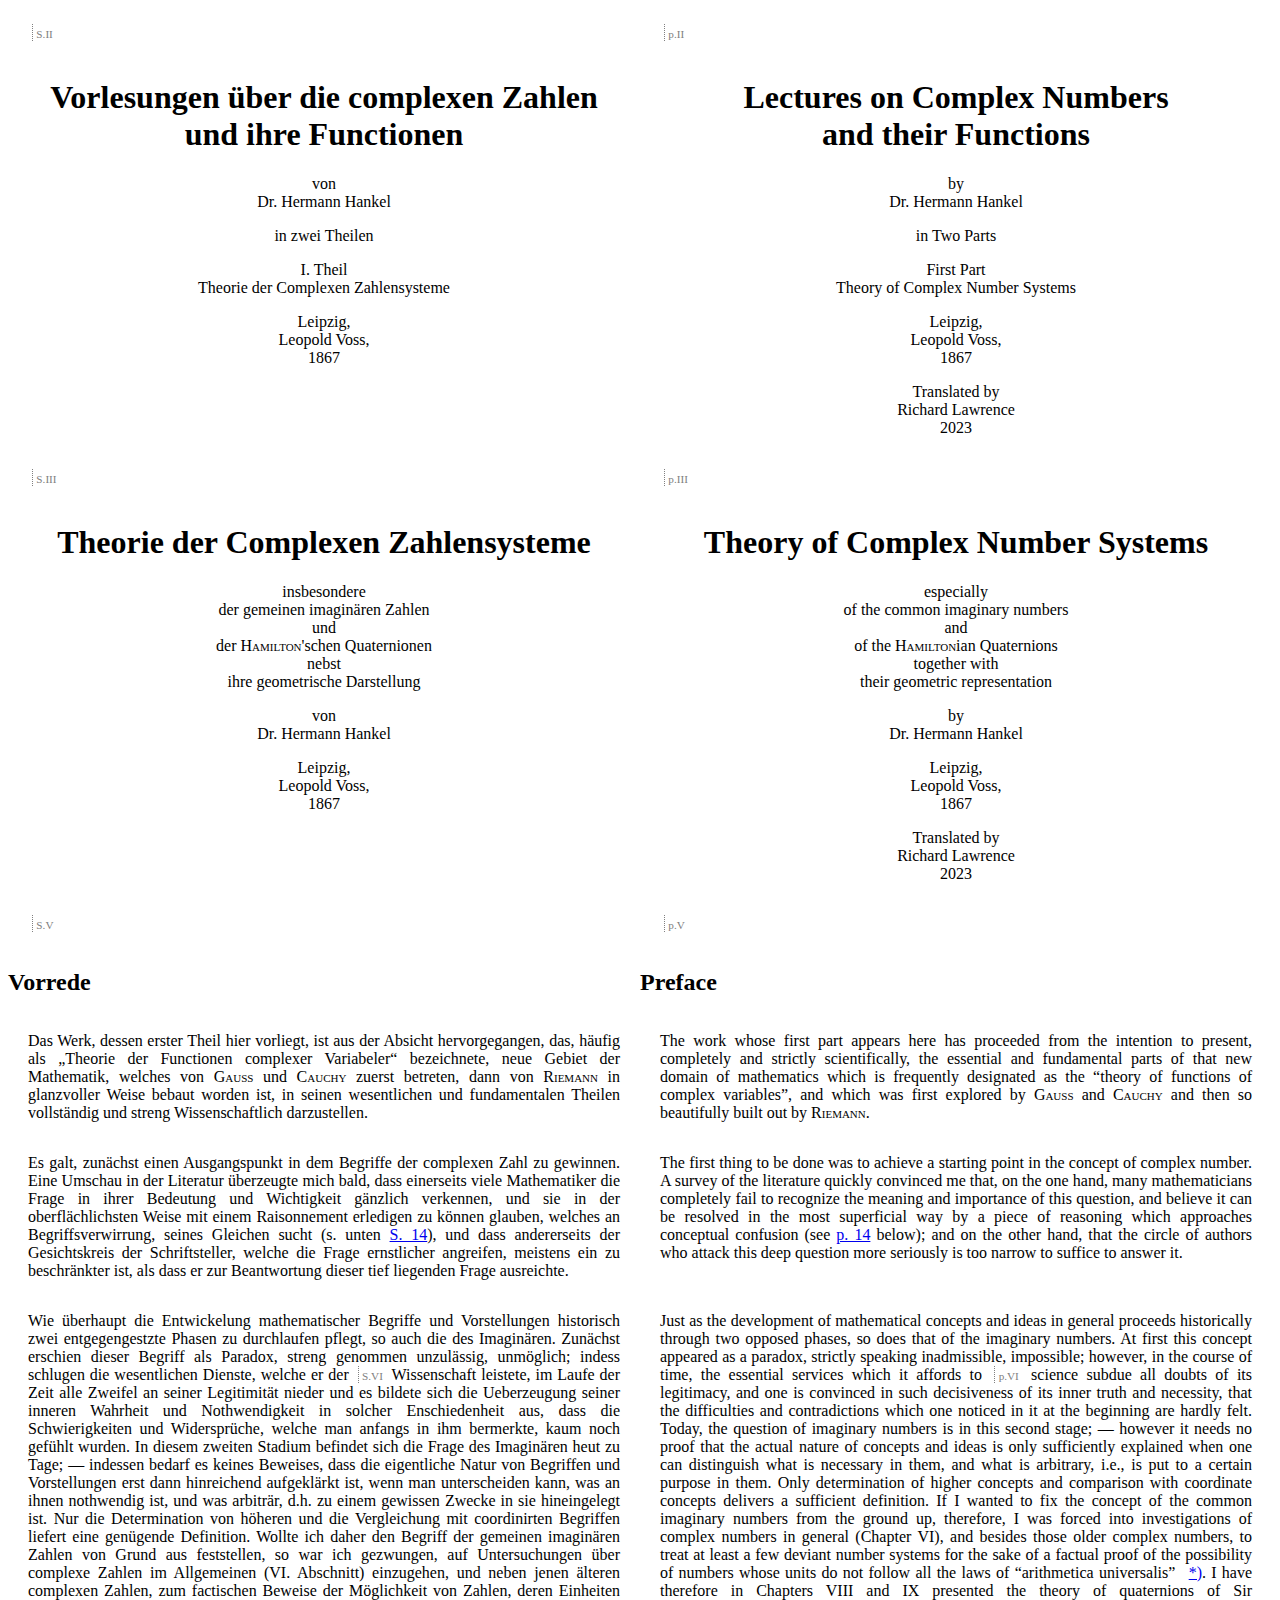
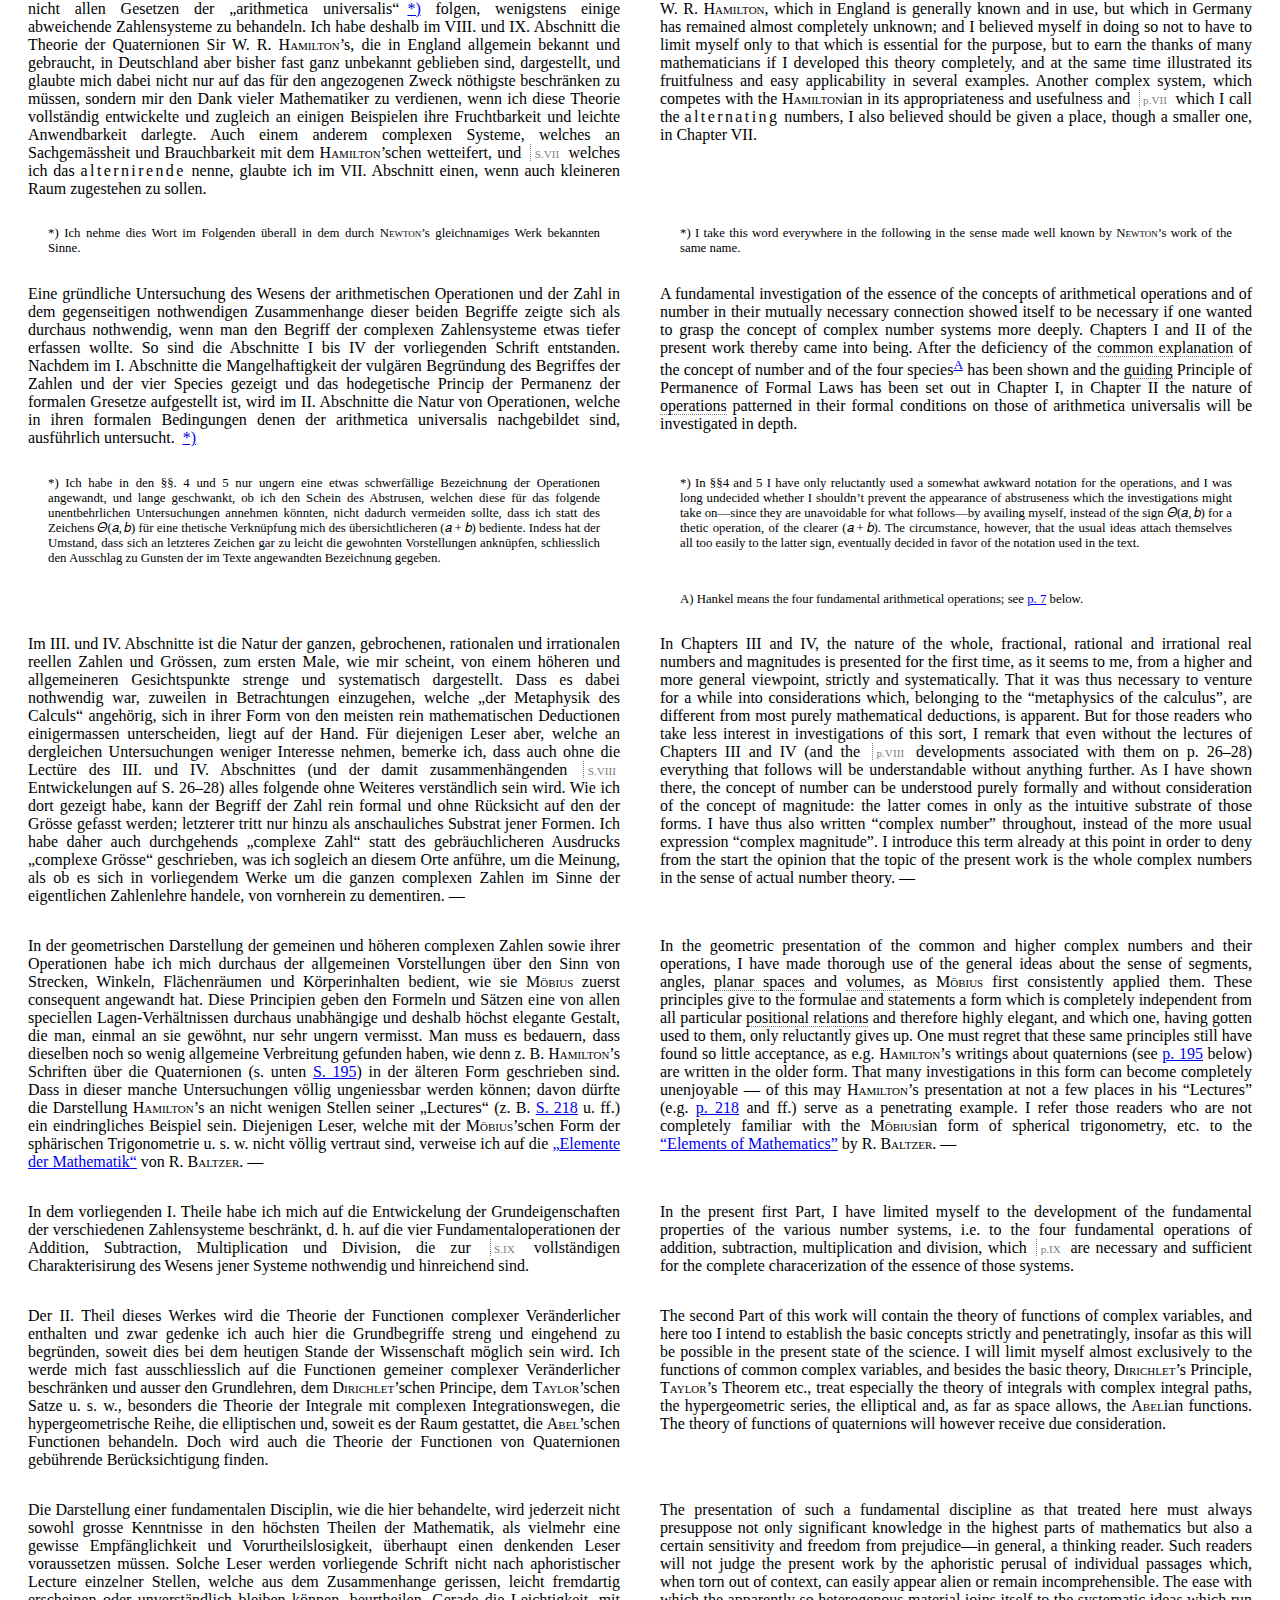
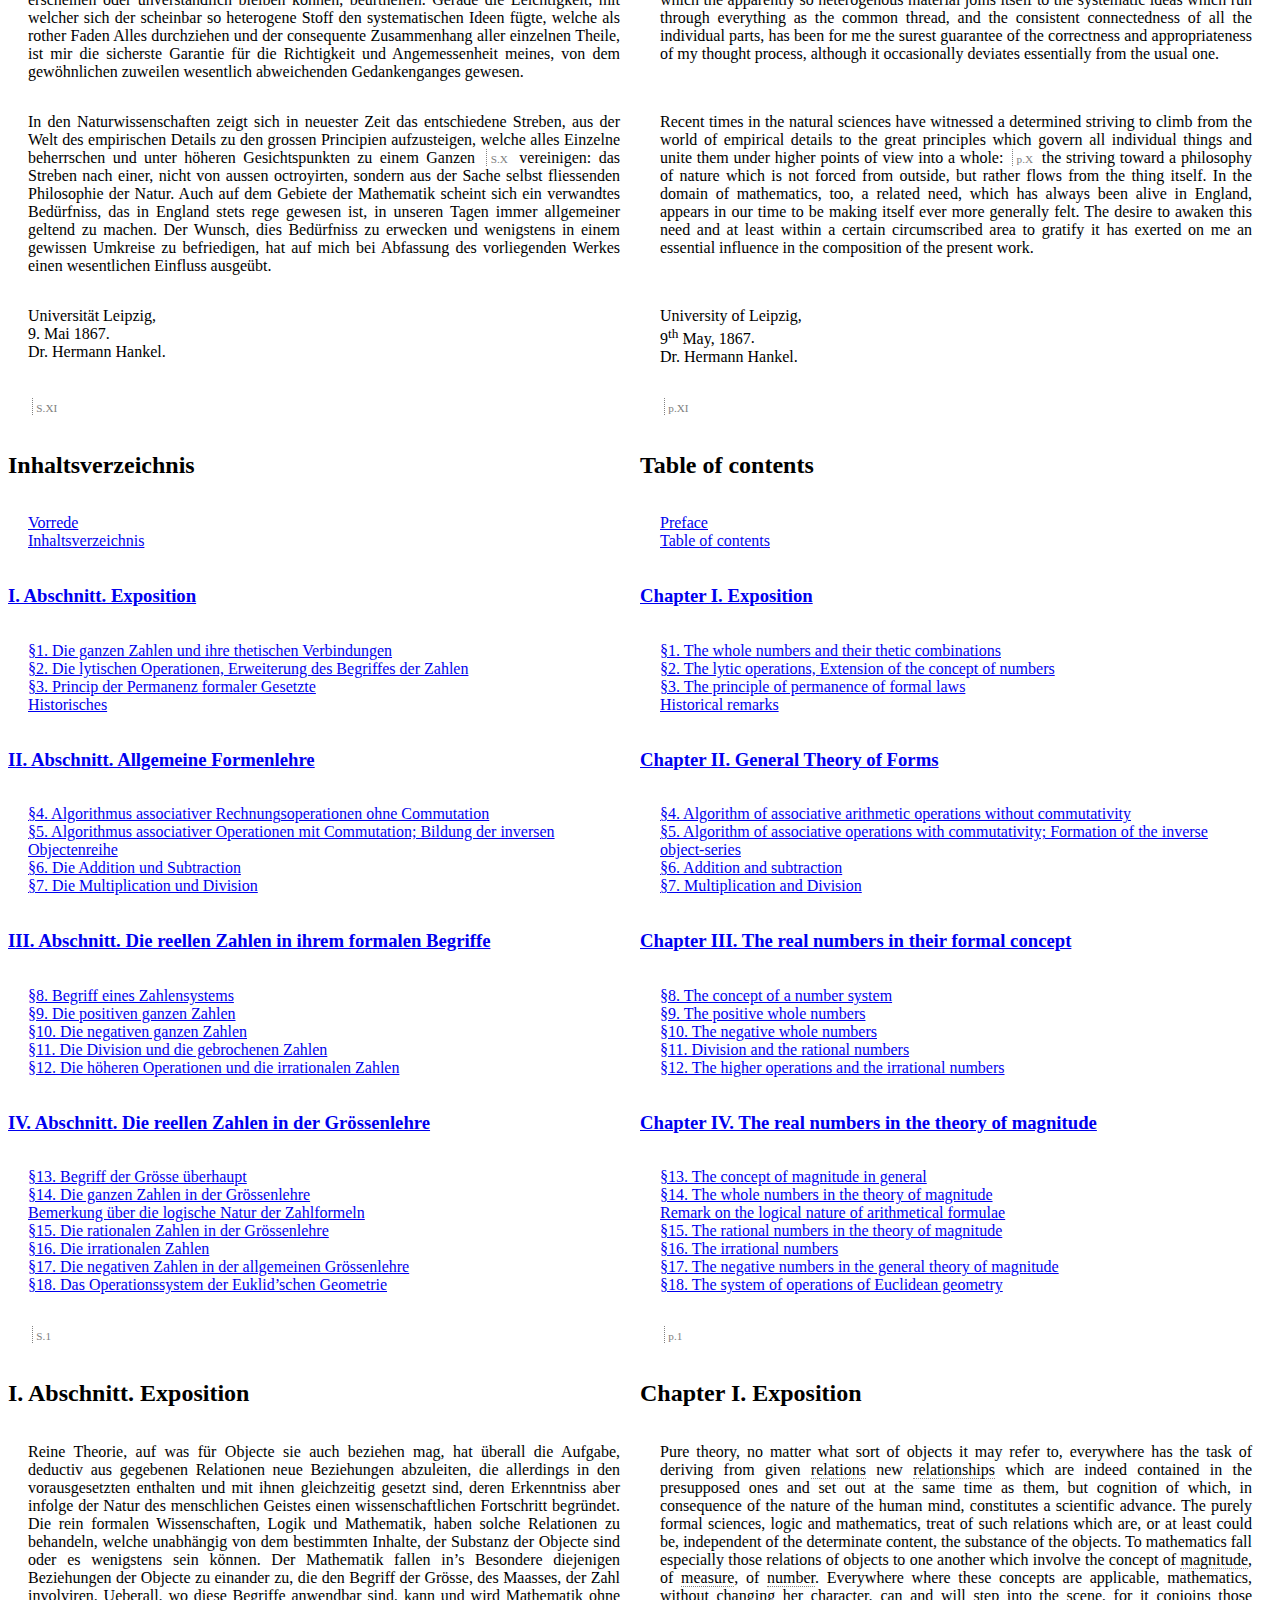
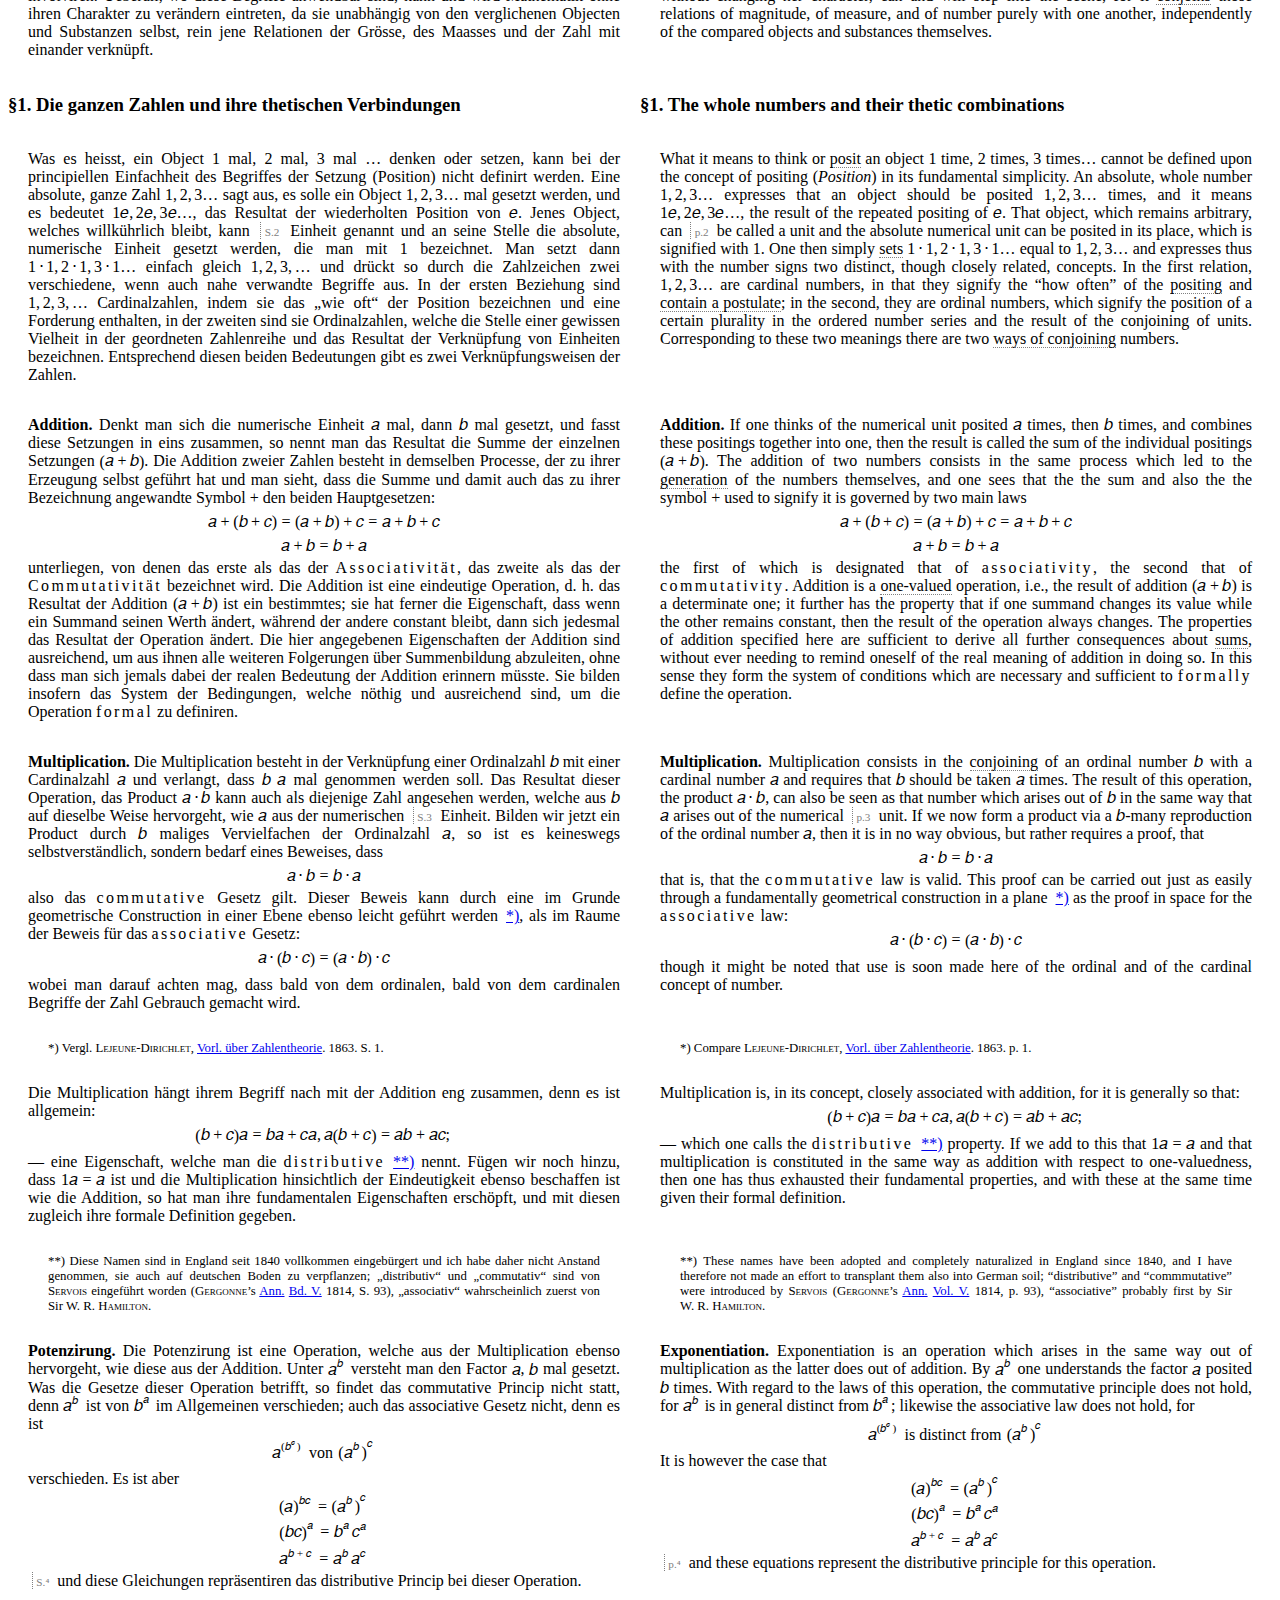
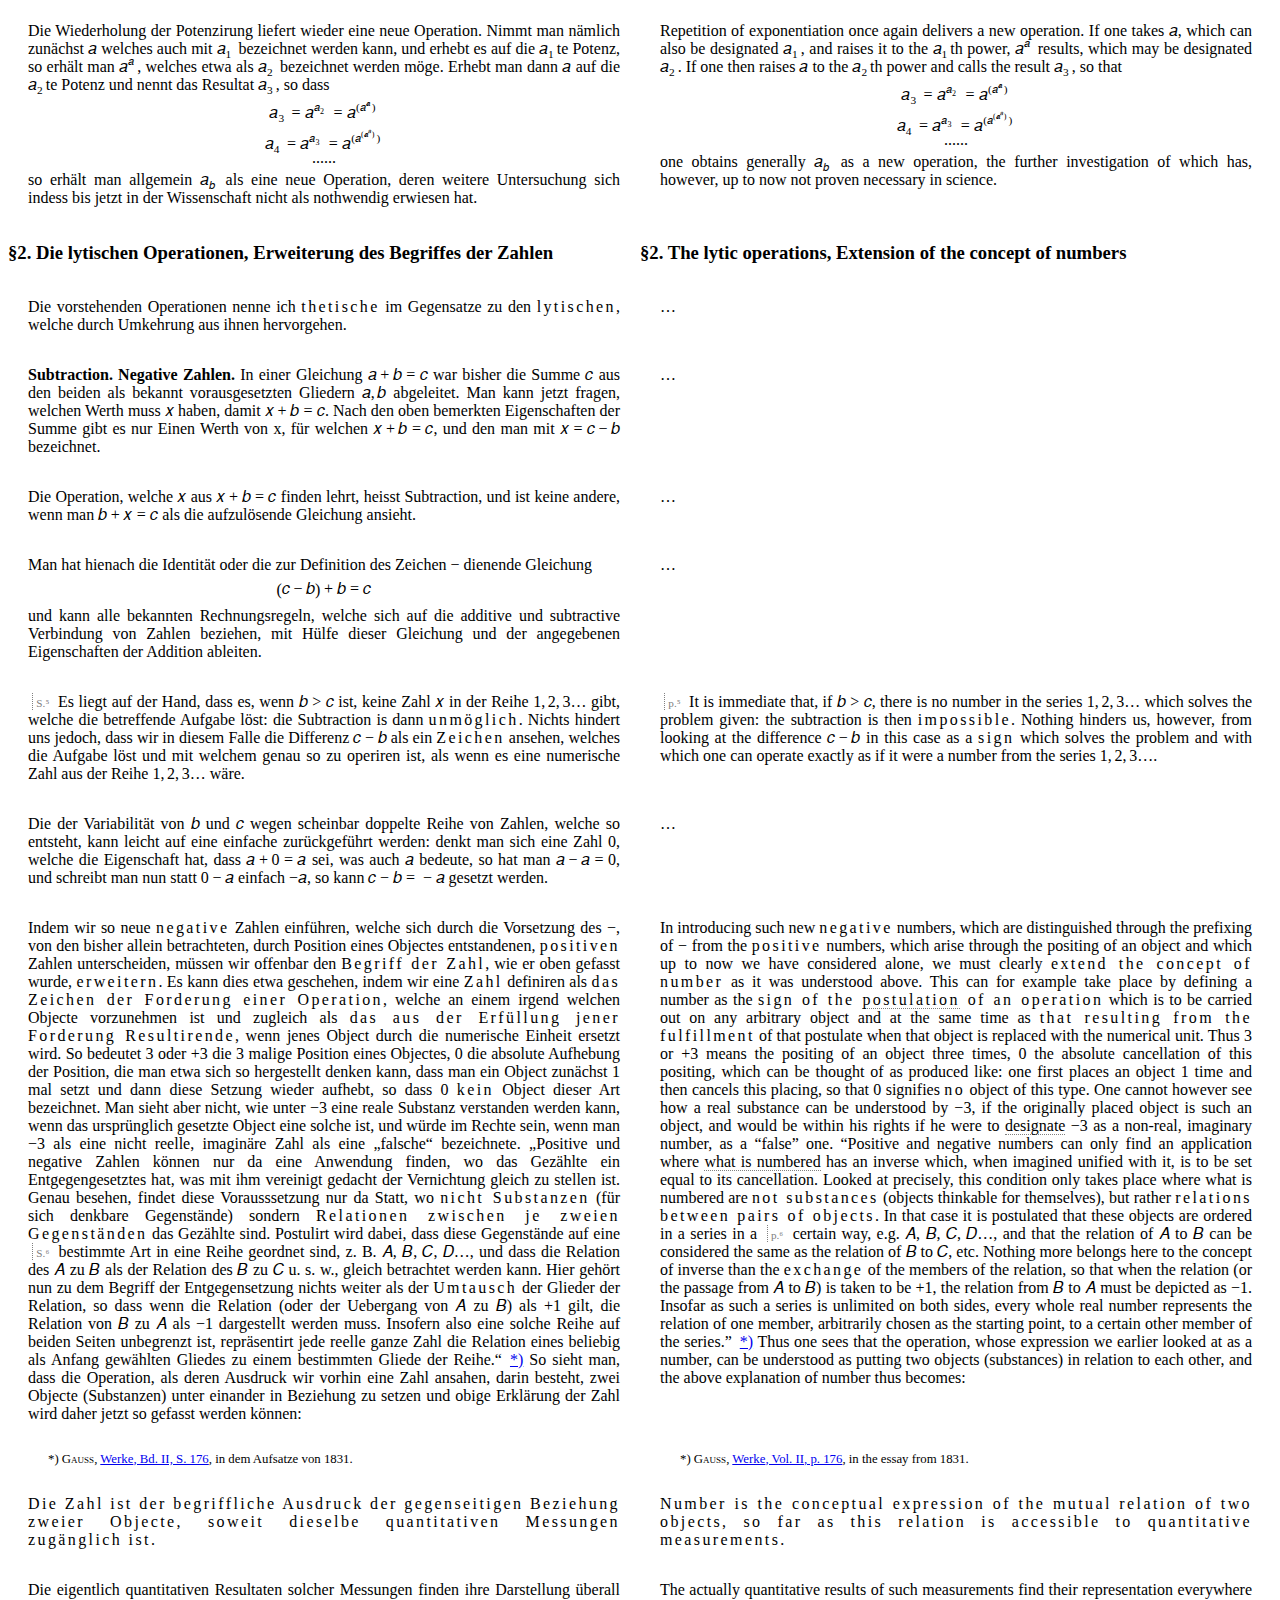
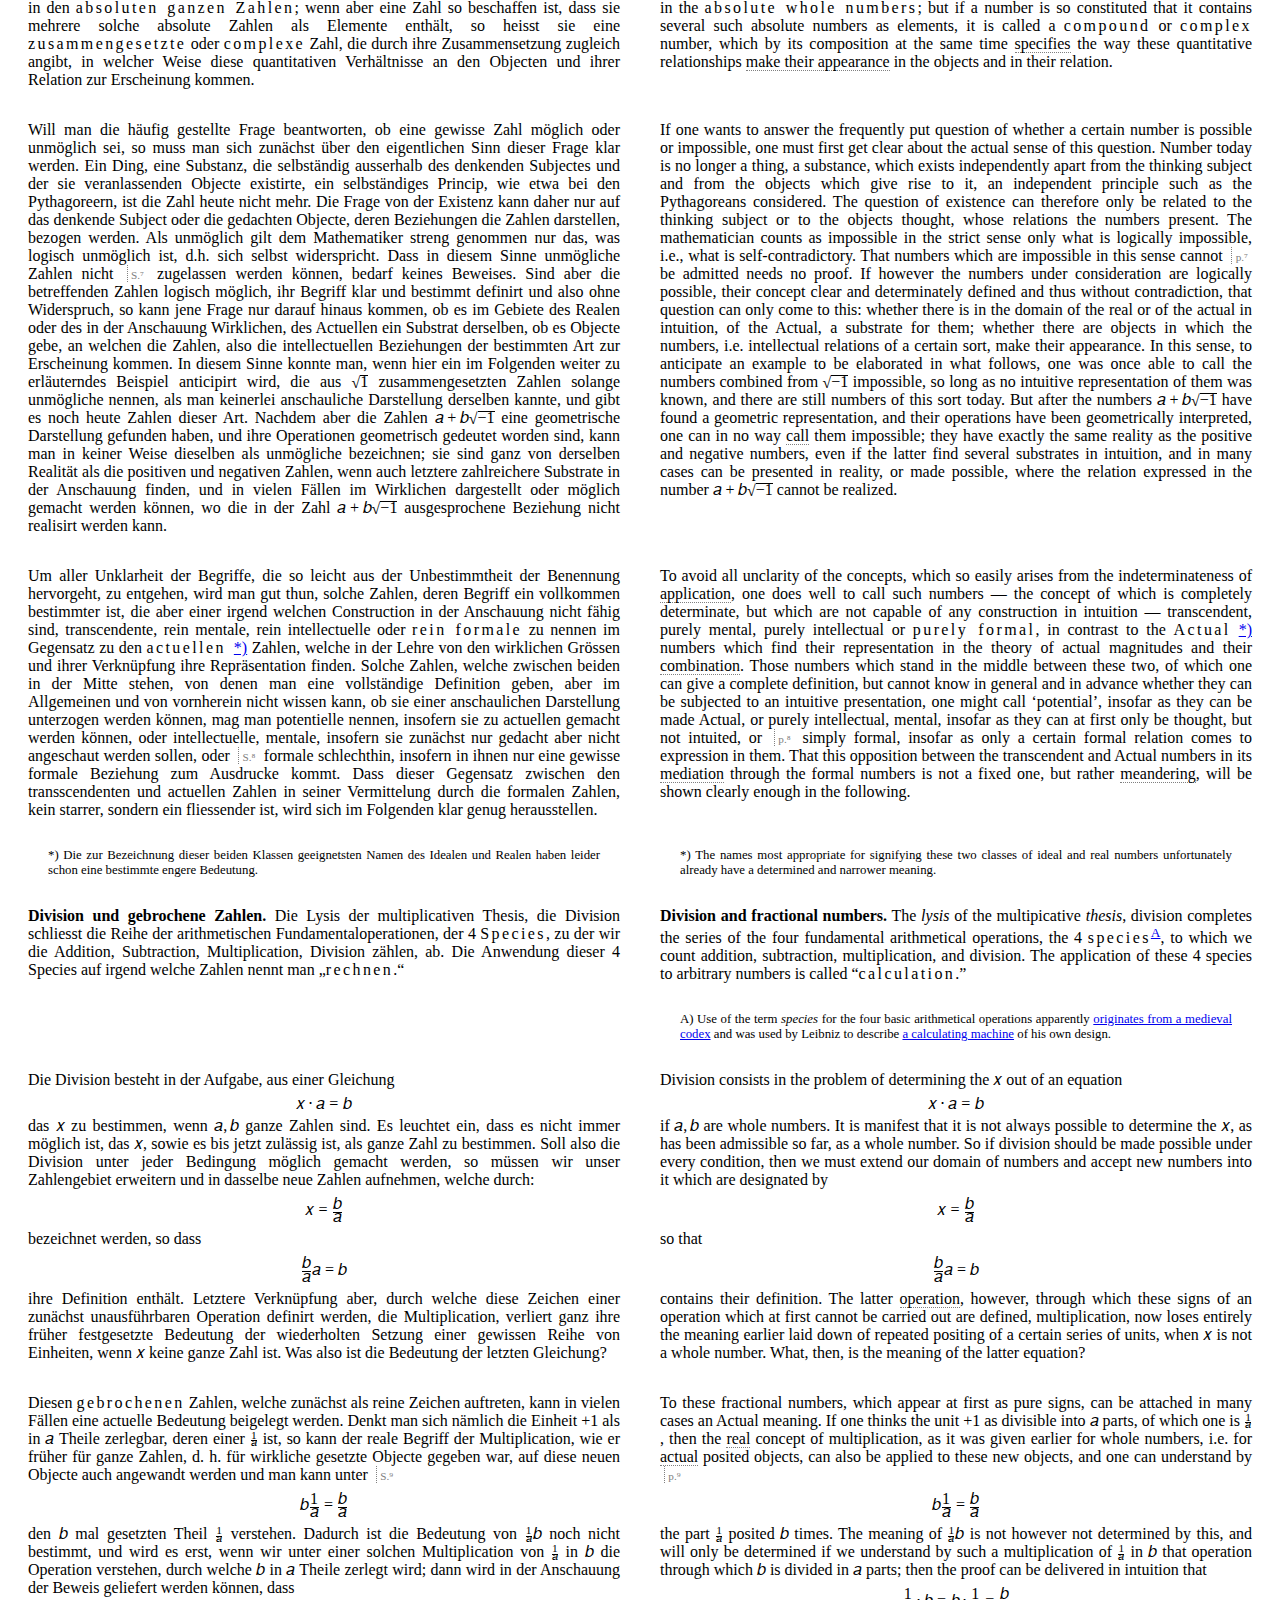
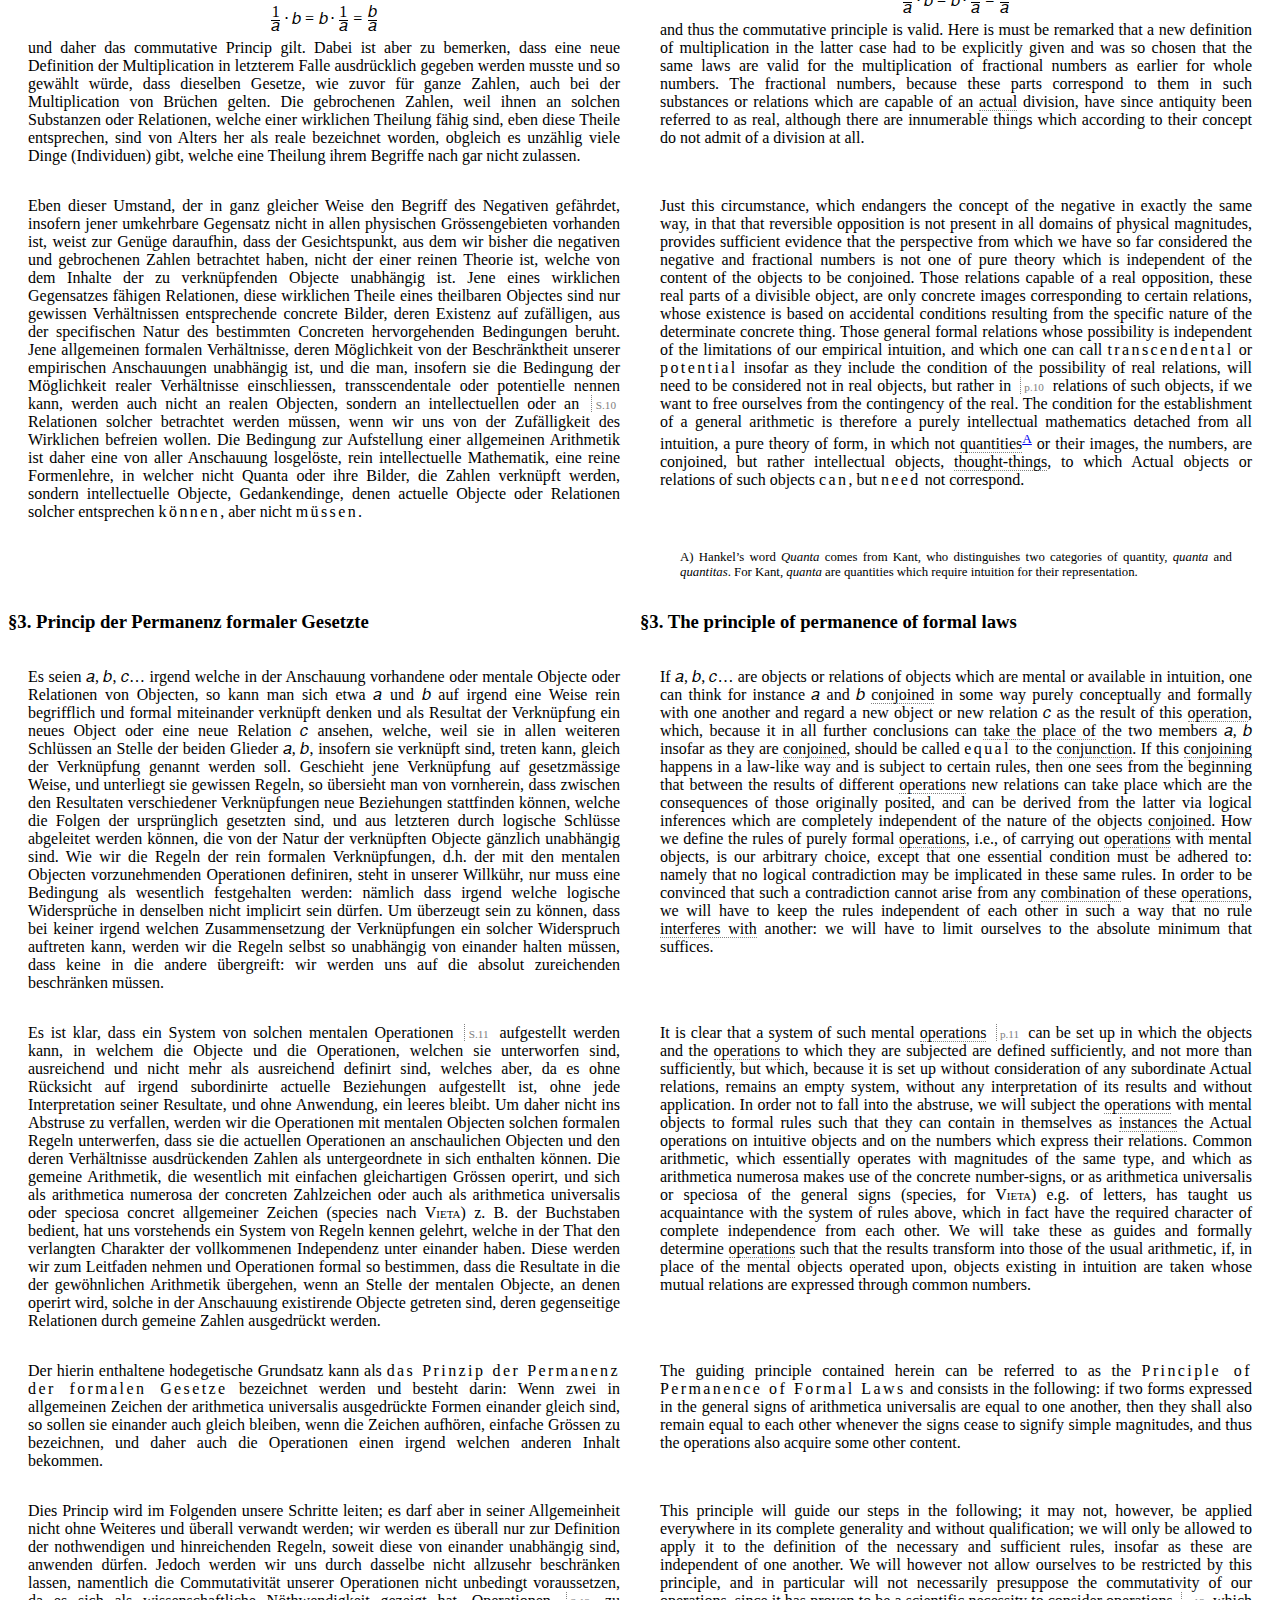
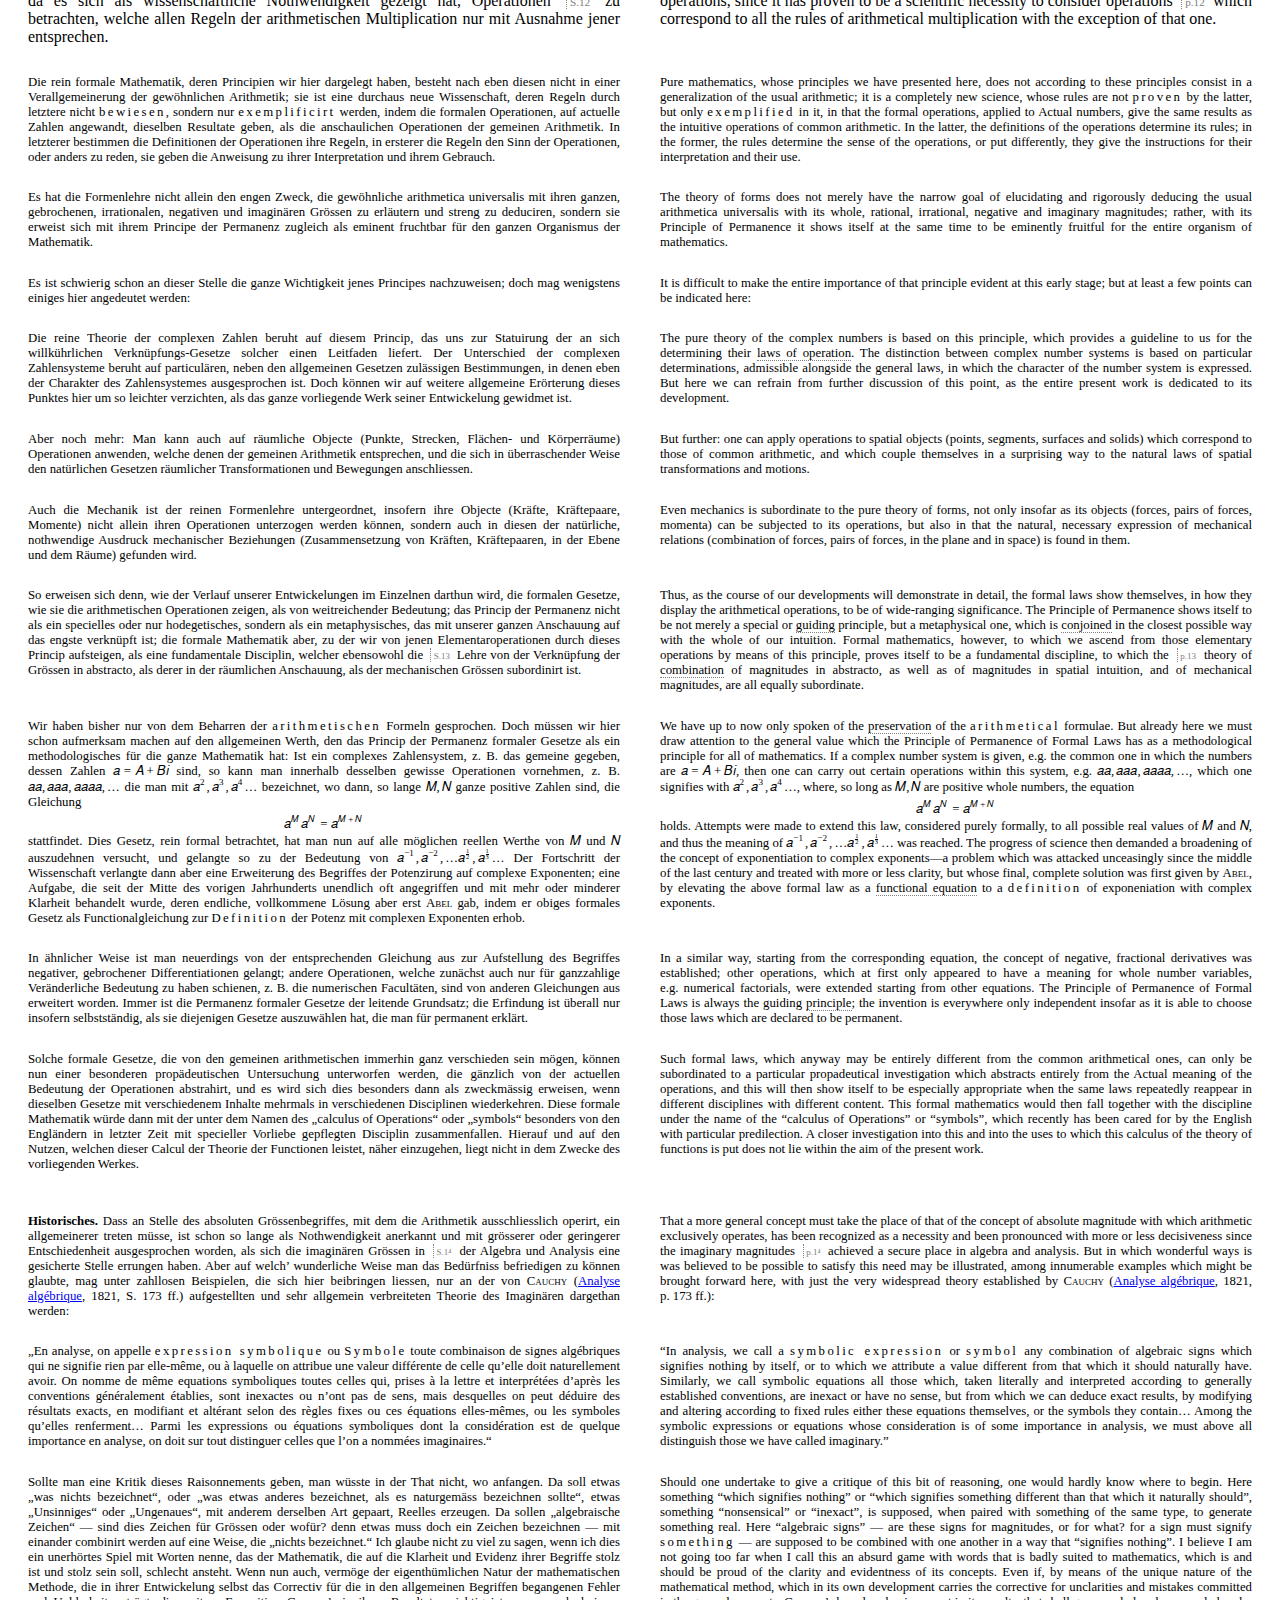
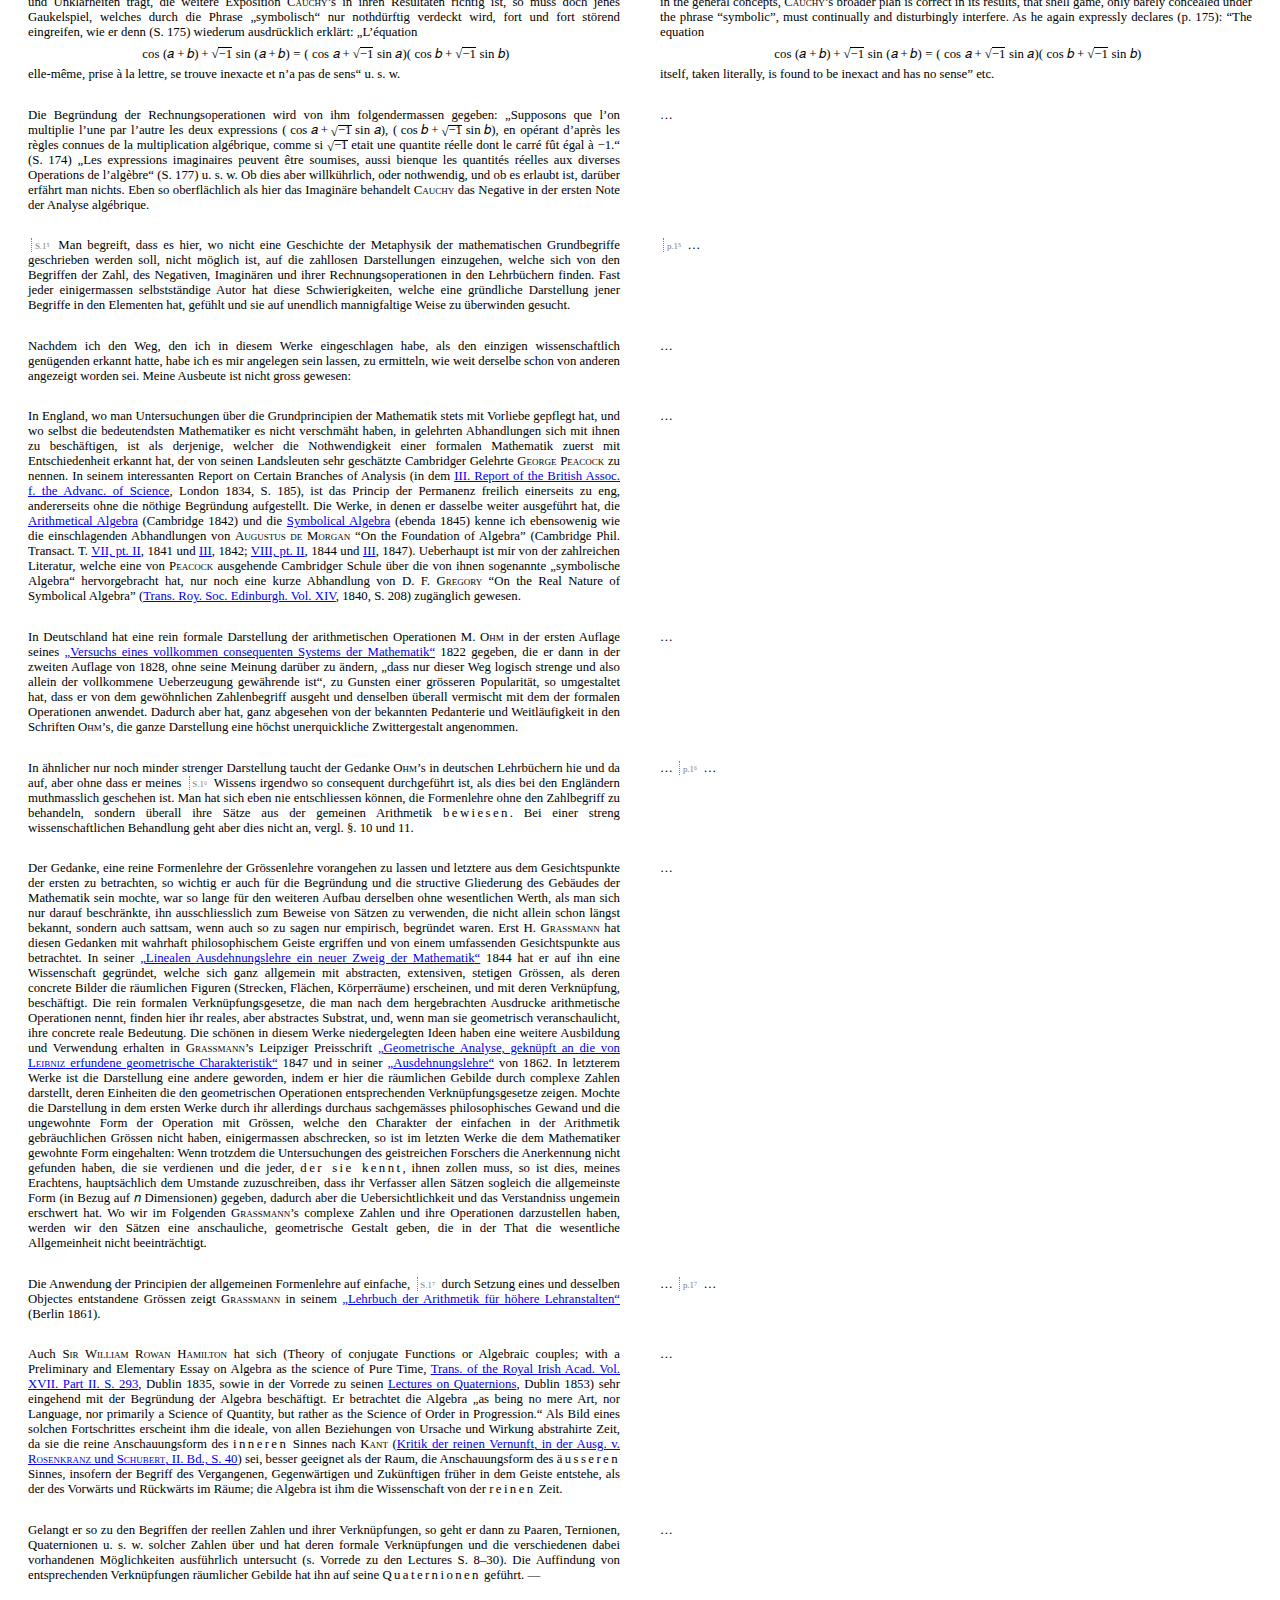
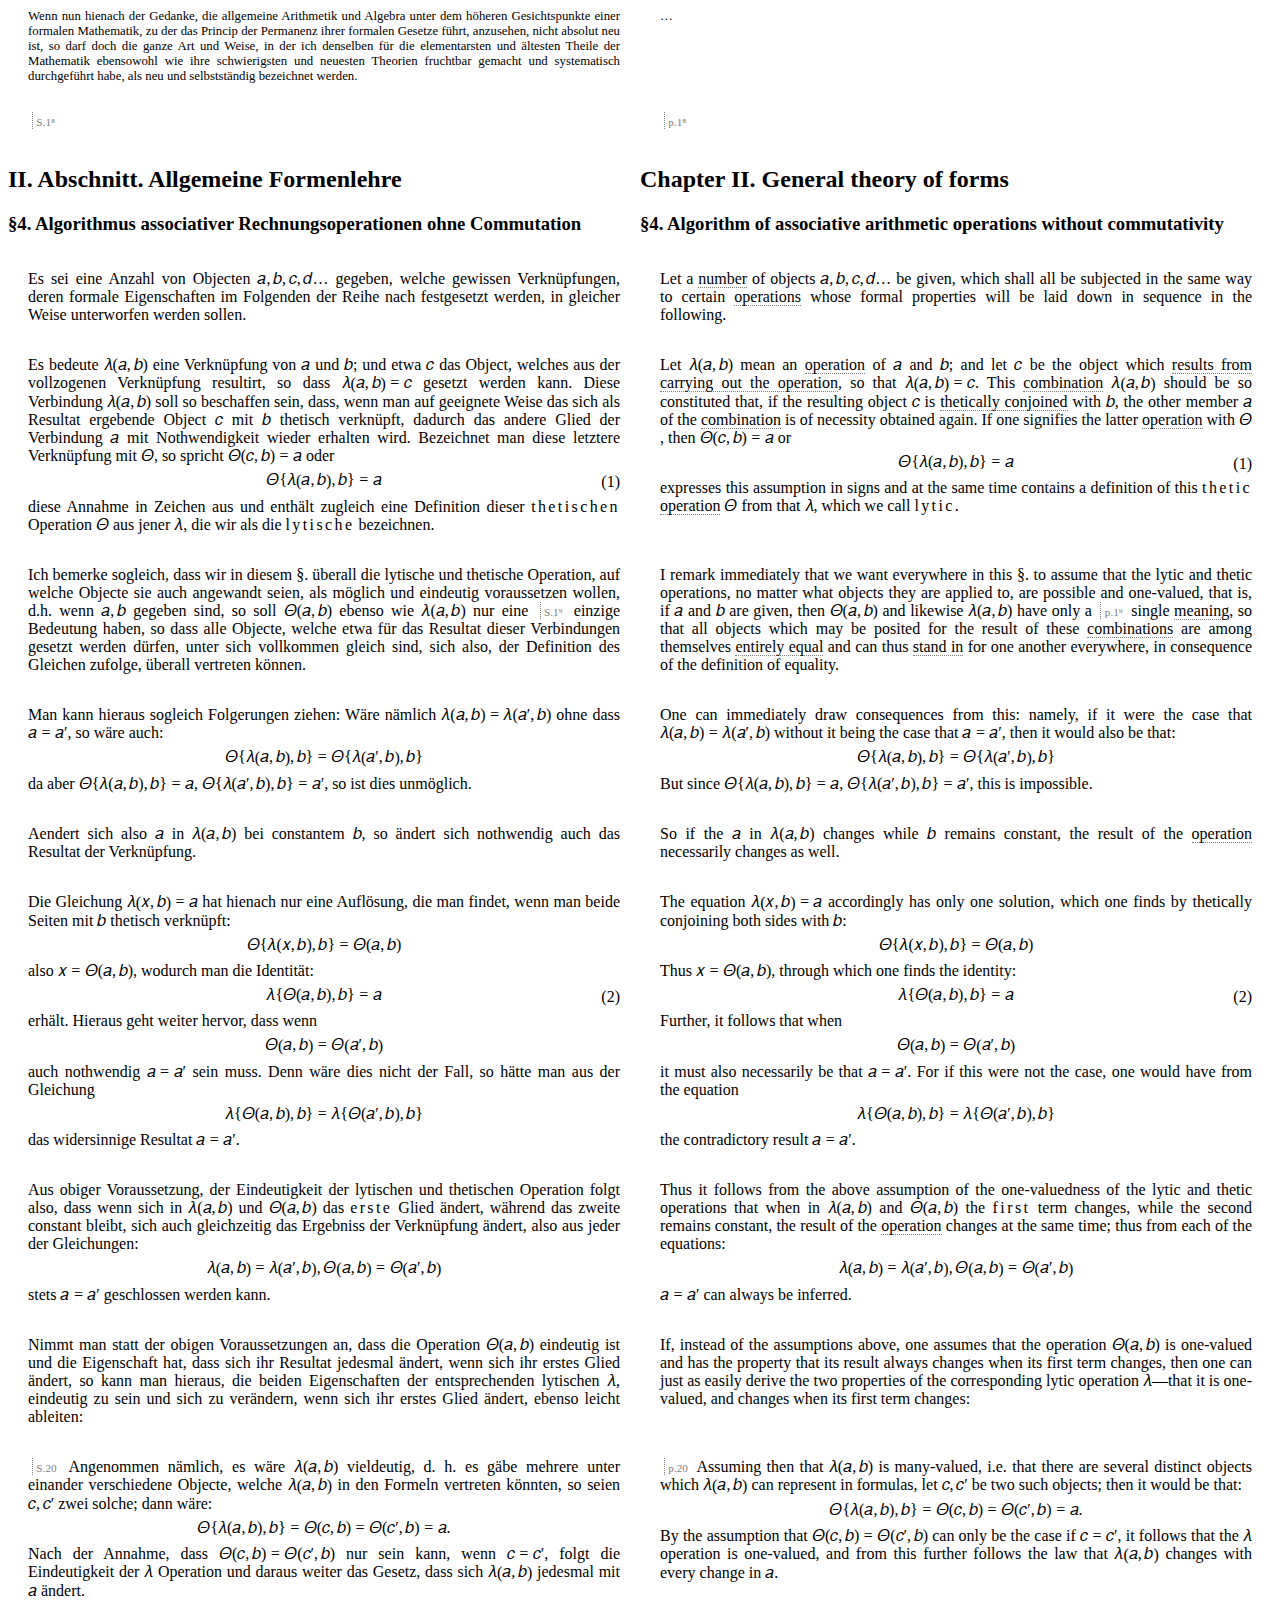
==== commit 7a371045: "Update web translation: further translations in ch. I and II" ====
--- a/docs/index.html
+++ b/docs/index.html
@@ -728,8 +728,8 @@
 of <span class="origphrase" title="Maass">measure</span>, of <span
 class="origphrase" title="Zahl">number</span>. Everywhere where these
 concepts are applicable, mathematics, without changing her character,
-can and will step into the scene, for she <span class="origphrase"
-title="verknüpft">combines</span> those relations of magnitude, of
+can and will step into the scene, for it <span class="origphrase"
+title="verknüpft">conjoins</span> those relations of magnitude, of
 measure, and of number purely with one another, independently of the
 compared objects and substances themselves.
 </p>
@@ -855,9 +855,9 @@
 changes its value while the other remains constant, then the result of
 the operation always changes. The properties of addition specified here
 are sufficient to derive all further consequences about <span
-class="origphrase" title="Summenbildung">sums</span>, without needing to
-remind oneself of the real meaning of addition in doing so. In this
-sense they form the system of conditions which are necessary and
+class="origphrase" title="Summenbildung">sums</span>, without ever
+needing to remind oneself of the real meaning of addition in doing so.
+In this sense they form the system of conditions which are necessary and
 sufficient to <dfn>formally</dfn> define the operation.
 </p>
 </div>
@@ -895,10 +895,38 @@
 cardinalen Begriffe der Zahl Gebrauch gemacht wird.
 </p>
 <p lang="en">
-<span class="pname">Multiplication.</span> …
-<a lang="en" class="origpage" id="p.3" title="Page 3"></a> exhausted the
-fundamental properties [of addition and multiplication] and at the same
-time given their formal definition
+<span class="pname">Multiplication.</span> Multiplication consists in
+the <span class="origphrase" title="Verknüpfung">conjoining</span> of an
+ordinal number
+<math display="inline" xmlns="http://www.w3.org/1998/Math/MathML"><semantics><mi>b</mi><annotation encoding="application/x-tex">b</annotation></semantics></math>
+with a cardinal number
+<math display="inline" xmlns="http://www.w3.org/1998/Math/MathML"><semantics><mi>a</mi><annotation encoding="application/x-tex">a</annotation></semantics></math>
+and requires that
+<math display="inline" xmlns="http://www.w3.org/1998/Math/MathML"><semantics><mi>b</mi><annotation encoding="application/x-tex">b</annotation></semantics></math>
+should be taken
+<math display="inline" xmlns="http://www.w3.org/1998/Math/MathML"><semantics><mi>a</mi><annotation encoding="application/x-tex">a</annotation></semantics></math>
+times. The result of this operation, the product
+<math display="inline" xmlns="http://www.w3.org/1998/Math/MathML"><semantics><mrow><mi>a</mi><mo>⋅</mo><mi>b</mi></mrow><annotation encoding="application/x-tex">a\cdot b</annotation></semantics></math>,
+can also be seen as that number which arises out of
+<math display="inline" xmlns="http://www.w3.org/1998/Math/MathML"><semantics><mi>b</mi><annotation encoding="application/x-tex">b</annotation></semantics></math>
+in the same way that
+<math display="inline" xmlns="http://www.w3.org/1998/Math/MathML"><semantics><mi>a</mi><annotation encoding="application/x-tex">a</annotation></semantics></math>
+arises out of the numerical
+<a lang="en" class="origpage" id="p.3" title="Page 3"></a> unit. If we
+now form a product via a
+<math display="inline" xmlns="http://www.w3.org/1998/Math/MathML"><semantics><mi>b</mi><annotation encoding="application/x-tex">b</annotation></semantics></math>-many
+reproduction of the ordinal number
+<math display="inline" xmlns="http://www.w3.org/1998/Math/MathML"><semantics><mi>a</mi><annotation encoding="application/x-tex">a</annotation></semantics></math>,
+then it is in no way obvious, but rather requires a proof, that
+<math display="block" xmlns="http://www.w3.org/1998/Math/MathML"><semantics><mrow><mi>a</mi><mo>⋅</mo><mi>b</mi><mo>=</mo><mi>b</mi><mo>⋅</mo><mi>a</mi></mrow><annotation encoding="application/x-tex"> a \cdot b = b \cdot a </annotation></semantics></math>
+that is, that the <dfn>commutative</dfn> law is valid. This proof can be
+carried out just as easily through a fundamentally geometrical
+construction in a plane<a href="#p.3n1" id="p.3n1ref"
+class="fnref">*)</a> as the proof in space for the
+<dfn>associative</dfn> law:
+<math display="block" xmlns="http://www.w3.org/1998/Math/MathML"><semantics><mrow><mi>a</mi><mo>⋅</mo><mrow><mo stretchy="true" form="prefix">(</mo><mi>b</mi><mo>⋅</mo><mi>c</mi><mo stretchy="true" form="postfix">)</mo></mrow><mo>=</mo><mrow><mo stretchy="true" form="prefix">(</mo><mi>a</mi><mo>⋅</mo><mi>b</mi><mo stretchy="true" form="postfix">)</mo></mrow><mo>⋅</mo><mi>c</mi></mrow><annotation encoding="application/x-tex"> a \cdot (b \cdot c) = (a \cdot b) \cdot c </annotation></semantics></math>
+though it might be noted that use is soon made here of the ordinal and
+of the cardinal concept of number.
 </p>
 </div>
 <aside class="parallel footnote">
@@ -917,11 +945,10 @@
 <p lang="de">
 Die Multiplication hängt ihrem Begriff nach mit der Addition eng
 zusammen, denn es ist allgemein:
-<math display="block" xmlns="http://www.w3.org/1998/Math/MathML"><semantics><mrow><mrow><mo stretchy="true" form="prefix">(</mo><mi>b</mi><mo>+</mo><mi>c</mi><mo stretchy="true" form="postfix">)</mo></mrow><mi>a</mi><mo>=</mo><mi>b</mi><mi>a</mi><mo>+</mo><mi>c</mi><mi>a</mi><mo>,</mo><mi>a</mi><mrow><mo stretchy="true" form="prefix">(</mo><mi>b</mi><mo>+</mo><mi>c</mi><mo stretchy="true" form="postfix">)</mo></mrow><mo>=</mo><mi>a</mi><mi>b</mi><mo>+</mo><mi>a</mi><mi>c</mi><mo>;</mo></mrow><annotation encoding="application/x-tex">
-(b+c)a = ba + ca, a(b+c) = ab + ac;
-</annotation></semantics></math> — eine Eigenschaft, welche man die
-<dfn>distributive</dfn><a href="#S.3n2" id="S.3n2ref"
-class="fnref">**)</a> nennt. Fügen wir noch hinzu, dass
+<math display="block" xmlns="http://www.w3.org/1998/Math/MathML"><semantics><mrow><mrow><mo stretchy="true" form="prefix">(</mo><mi>b</mi><mo>+</mo><mi>c</mi><mo stretchy="true" form="postfix">)</mo></mrow><mi>a</mi><mo>=</mo><mi>b</mi><mi>a</mi><mo>+</mo><mi>c</mi><mi>a</mi><mo>,</mo><mi>a</mi><mrow><mo stretchy="true" form="prefix">(</mo><mi>b</mi><mo>+</mo><mi>c</mi><mo stretchy="true" form="postfix">)</mo></mrow><mo>=</mo><mi>a</mi><mi>b</mi><mo>+</mo><mi>a</mi><mi>c</mi><mo>;</mo></mrow><annotation encoding="application/x-tex"> (b+c)a = ba + ca, a(b+c) = ab + ac; </annotation></semantics></math>
+— eine Eigenschaft, welche man die <dfn>distributive</dfn><a
+href="#S.3n2" id="S.3n2ref" class="fnref">**)</a> nennt. Fügen wir noch
+hinzu, dass
 <math display="inline" xmlns="http://www.w3.org/1998/Math/MathML"><semantics><mrow><mn>1</mn><mi>a</mi><mo>=</mo><mi>a</mi></mrow><annotation encoding="application/x-tex">1a = a</annotation></semantics></math>
 ist und die Multiplication hinsichtlich der Eindeutigkeit ebenso
 beschaffen ist wie die Addition, so hat man ihre fundamentalen
@@ -929,7 +956,16 @@
 gegeben.
 </p>
 <p lang="en">
-…
+Multiplication is, in its concept, closely associated with addition, for
+it is generally so that:
+<math display="block" xmlns="http://www.w3.org/1998/Math/MathML"><semantics><mrow><mrow><mo stretchy="true" form="prefix">(</mo><mi>b</mi><mo>+</mo><mi>c</mi><mo stretchy="true" form="postfix">)</mo></mrow><mi>a</mi><mo>=</mo><mi>b</mi><mi>a</mi><mo>+</mo><mi>c</mi><mi>a</mi><mo>,</mo><mi>a</mi><mrow><mo stretchy="true" form="prefix">(</mo><mi>b</mi><mo>+</mo><mi>c</mi><mo stretchy="true" form="postfix">)</mo></mrow><mo>=</mo><mi>a</mi><mi>b</mi><mo>+</mo><mi>a</mi><mi>c</mi><mo>;</mo></mrow><annotation encoding="application/x-tex"> (b+c)a = ba + ca, a(b+c) = ab + ac; </annotation></semantics></math>
+— which one calls the <dfn>distributive</dfn><a href="#p.3n2"
+id="p.3n2ref" class="fnref">**)</a> property. If we add to this that
+<math display="inline" xmlns="http://www.w3.org/1998/Math/MathML"><semantics><mrow><mn>1</mn><mi>a</mi><mo>=</mo><mi>a</mi></mrow><annotation encoding="application/x-tex">1a = a</annotation></semantics></math>
+and that multiplication is constituted in the same way as addition with
+respect to one-valuedness, then one has thus exhausted their fundamental
+properties, and with these at the same time given their formal
+definition.
 </p>
 </div>
 <aside class="parallel footnote">
@@ -938,11 +974,22 @@
 ich habe daher nicht Anstand genommen, sie auch auf deutschen Boden zu
 verpflanzen; <q>distributiv</q> und <q>commutativ</q> sind von <span
 class="sc">Servois</span> eingeführt worden (<span
-class="sc">Gergonne</span>’s Ann. Bd. V. 1814, S. 93), <q>associativ</q>
-wahrscheinlich zuerst von Sir W. R. <span class="sc">Hamilton</span>.
+class="sc">Gergonne</span>’s <a
+href="http://www.numdam.org/item/AMPA/"><cite>Ann.</cite></a> <a
+href="http://www.numdam.org/volume/AMPA_1814-1815__5_/">Bd. V.</a> 1814,
+S. 93), <q>associativ</q> wahrscheinlich zuerst von Sir W. R. <span
+class="sc">Hamilton</span>.
 </p>
 <p lang="en" id="p.3n2">
-**) …
+**) These names have been adopted and completely naturalized in England
+since 1840, and I have therefore not made an effort to transplant them
+also into German soil; <q>distributive</q> and <q>commmutative</q> were
+introduced by <span class="sc">Servois</span> (<span
+class="sc">Gergonne</span>’s <a
+href="http://www.numdam.org/item/AMPA/"><cite>Ann.</cite></a> <a
+href="http://www.numdam.org/volume/AMPA_1814-1815__5_/">Vol. V.</a>
+1814, p. 93), <q>associative</q> probably first by Sir W. R. <span
+class="sc">Hamilton</span>.
 </p>
 </aside>
 <div class="parallel">
@@ -952,7 +999,7 @@
 aus der Addition. Unter
 <math display="inline" xmlns="http://www.w3.org/1998/Math/MathML"><semantics><msup><mi>a</mi><mi>b</mi></msup><annotation encoding="application/x-tex">a^b</annotation></semantics></math>
 versteht man den Factor
-<math display="inline" xmlns="http://www.w3.org/1998/Math/MathML"><semantics><mrow><mi>a</mi><mo>,</mo></mrow><annotation encoding="application/x-tex">a,</annotation></semantics></math>
+<math display="inline" xmlns="http://www.w3.org/1998/Math/MathML"><semantics><mi>a</mi><annotation encoding="application/x-tex">a</annotation></semantics></math>,
 <math display="inline" xmlns="http://www.w3.org/1998/Math/MathML"><semantics><mi>b</mi><annotation encoding="application/x-tex">b</annotation></semantics></math>
 mal gesetzt. Was die Gesetze dieser Operation betrifft, so findet das
 commutative Princip nicht statt, denn
@@ -970,7 +1017,27 @@
 Gleichungen repräsentiren das distributive Princip bei dieser Operation.
 </p>
 <p lang="en">
-… <a lang="en" class="origpage" id="p.4" title="Page 4"></a> …
+<span class="pname">Exponentiation.</span> Exponentiation is an
+operation which arises in the same way out of multiplication as the
+latter does out of addition. By
+<math display="inline" xmlns="http://www.w3.org/1998/Math/MathML"><semantics><msup><mi>a</mi><mi>b</mi></msup><annotation encoding="application/x-tex">a^b</annotation></semantics></math>
+one understands the factor
+<math display="inline" xmlns="http://www.w3.org/1998/Math/MathML"><semantics><mi>a</mi><annotation encoding="application/x-tex">a</annotation></semantics></math>
+posited
+<math display="inline" xmlns="http://www.w3.org/1998/Math/MathML"><semantics><mi>b</mi><annotation encoding="application/x-tex">b</annotation></semantics></math>
+times. With regard to the laws of this operation, the commutative
+principle does not hold, for
+<math display="inline" xmlns="http://www.w3.org/1998/Math/MathML"><semantics><msup><mi>a</mi><mi>b</mi></msup><annotation encoding="application/x-tex">a^b</annotation></semantics></math>
+is in general distinct from
+<math display="inline" xmlns="http://www.w3.org/1998/Math/MathML"><semantics><msup><mi>b</mi><mi>a</mi></msup><annotation encoding="application/x-tex">b^a</annotation></semantics></math>;
+likewise the associative law does not hold, for
+<math display="block" xmlns="http://www.w3.org/1998/Math/MathML"><semantics><mrow><msup><mi>a</mi><mrow><mo stretchy="true" form="prefix">(</mo><msup><mi>b</mi><mi>c</mi></msup><mo stretchy="true" form="postfix">)</mo></mrow></msup><mrow><mspace width="0.333em"></mspace><mtext mathvariant="normal"> is distinct from </mtext><mspace width="0.333em"></mspace></mrow><msup><mrow><mo stretchy="true" form="prefix">(</mo><msup><mi>a</mi><mi>b</mi></msup><mo stretchy="true" form="postfix">)</mo></mrow><mi>c</mi></msup></mrow><annotation encoding="application/x-tex"> a^(b^c) \mbox{ is distinct from } (a^b)^c </annotation></semantics></math>
+It is however the case that
+<math display="block" xmlns="http://www.w3.org/1998/Math/MathML"><semantics><mrow><msup><mrow><mo stretchy="true" form="prefix">(</mo><mi>a</mi><mo stretchy="true" form="postfix">)</mo></mrow><mrow><mi>b</mi><mi>c</mi></mrow></msup><mo>=</mo><msup><mrow><mo stretchy="true" form="prefix">(</mo><msup><mi>a</mi><mi>b</mi></msup><mo stretchy="true" form="postfix">)</mo></mrow><mi>c</mi></msup></mrow><annotation encoding="application/x-tex"> (a)^{bc} = (a^b)^c </annotation></semantics></math>
+<math display="block" xmlns="http://www.w3.org/1998/Math/MathML"><semantics><mrow><msup><mrow><mo stretchy="true" form="prefix">(</mo><mi>b</mi><mi>c</mi><mo stretchy="true" form="postfix">)</mo></mrow><mi>a</mi></msup><mo>=</mo><msup><mi>b</mi><mi>a</mi></msup><msup><mi>c</mi><mi>a</mi></msup></mrow><annotation encoding="application/x-tex"> (bc)^a = b^a c^a </annotation></semantics></math>
+<math display="block" xmlns="http://www.w3.org/1998/Math/MathML"><semantics><mrow><msup><mi>a</mi><mrow><mi>b</mi><mo>+</mo><mi>c</mi></mrow></msup><mo>=</mo><msup><mi>a</mi><mi>b</mi></msup><msup><mi>a</mi><mi>c</mi></msup></mrow><annotation encoding="application/x-tex"> a^{b+c} = a^b a^c </annotation></semantics></math>
+<a lang="en" class="origpage" id="p.4" title="Page 4"></a> and these
+equations represent the distributive principle for this operation.
 </p>
 </div>
 <div class="parallel">
@@ -1002,7 +1069,31 @@
 jetzt in der Wissenschaft nicht als nothwendig erwiesen hat.
 </p>
 <p lang="en">
-…
+Repetition of exponentiation once again delivers a new operation. If one
+takes
+<math display="inline" xmlns="http://www.w3.org/1998/Math/MathML"><semantics><mi>a</mi><annotation encoding="application/x-tex">a</annotation></semantics></math>,
+which can also be designated
+<math display="inline" xmlns="http://www.w3.org/1998/Math/MathML"><semantics><msub><mi>a</mi><mn>1</mn></msub><annotation encoding="application/x-tex">a_1</annotation></semantics></math>,
+and raises it to the
+<math display="inline" xmlns="http://www.w3.org/1998/Math/MathML"><semantics><msub><mi>a</mi><mn>1</mn></msub><annotation encoding="application/x-tex">a_1</annotation></semantics></math>th
+power,
+<math display="inline" xmlns="http://www.w3.org/1998/Math/MathML"><semantics><msup><mi>a</mi><mi>a</mi></msup><annotation encoding="application/x-tex">a^a</annotation></semantics></math>
+results, which may be designated
+<math display="inline" xmlns="http://www.w3.org/1998/Math/MathML"><semantics><msub><mi>a</mi><mn>2</mn></msub><annotation encoding="application/x-tex">a_2</annotation></semantics></math>.
+If one then raises
+<math display="inline" xmlns="http://www.w3.org/1998/Math/MathML"><semantics><mi>a</mi><annotation encoding="application/x-tex">a</annotation></semantics></math>
+to the
+<math display="inline" xmlns="http://www.w3.org/1998/Math/MathML"><semantics><msub><mi>a</mi><mn>2</mn></msub><annotation encoding="application/x-tex">a_2</annotation></semantics></math>th
+power and calls the result
+<math display="inline" xmlns="http://www.w3.org/1998/Math/MathML"><semantics><msub><mi>a</mi><mn>3</mn></msub><annotation encoding="application/x-tex">a_3</annotation></semantics></math>,
+so that
+<math display="block" xmlns="http://www.w3.org/1998/Math/MathML"><semantics><mrow><msub><mi>a</mi><mn>3</mn></msub><mo>=</mo><msup><mi>a</mi><msub><mi>a</mi><mn>2</mn></msub></msup><mo>=</mo><msup><mi>a</mi><mrow><mo stretchy="true" form="prefix">(</mo><msup><mi>a</mi><mi>a</mi></msup><mo stretchy="true" form="postfix">)</mo></mrow></msup></mrow><annotation encoding="application/x-tex"> a_3 = a^{a_2} = a^{(a^a)} </annotation></semantics></math>
+<math display="block" xmlns="http://www.w3.org/1998/Math/MathML"><semantics><mrow><msub><mi>a</mi><mn>4</mn></msub><mo>=</mo><msup><mi>a</mi><msub><mi>a</mi><mn>3</mn></msub></msup><mo>=</mo><msup><mi>a</mi><mrow><mo stretchy="true" form="prefix">(</mo><msup><mi>a</mi><mrow><mo stretchy="true" form="prefix">(</mo><msup><mi>a</mi><mi>a</mi></msup><mo stretchy="true" form="postfix">)</mo></mrow></msup><mo stretchy="true" form="postfix">)</mo></mrow></msup></mrow><annotation encoding="application/x-tex"> a_4 = a^{a_3} = a^{(a^{(a^a)})} </annotation></semantics></math>
+<math display="block" xmlns="http://www.w3.org/1998/Math/MathML"><semantics><mrow><mi>.</mi><mi>.</mi><mi>.</mi><mi>.</mi><mi>.</mi><mi>.</mi></mrow><annotation encoding="application/x-tex"> . . . . . . </annotation></semantics></math>
+one obtains generally
+<math display="inline" xmlns="http://www.w3.org/1998/Math/MathML"><semantics><msub><mi>a</mi><mi>b</mi></msub><annotation encoding="application/x-tex">a_b</annotation></semantics></math>
+as a new operation, the further investigation of which has, however, up
+to now not proven necessary in science.
 </p>
 </div>
 </section>
@@ -1271,8 +1362,8 @@
 starting point, to a certain other member of the series.</q><a
 href="#p.6n1" id="p.6n1ref" class="fnref">*)</a> Thus one sees that the
 operation, whose expression we earlier looked at as a number, can be
-understood as putting two objects in relation to each other, and the
-above explanation of number thus becomes:
+understood as putting two objects (substances) in relation to each
+other, and the above explanation of number thus becomes:
 </p>
 </div>
 <aside class="parallel footnote">
@@ -1315,8 +1406,8 @@
 representation everywhere in the <span class="text-sperren">absolute
 whole numbers</span>; but if a number is so constituted that it contains
 several such absolute numbers as elements, it is called a
-<dfn>combined</dfn> or <dfn>complex</dfn> number, which by its
-combination at the same time <span class="origphrase"
+<dfn>compound</dfn> or <dfn>complex</dfn> number, which by its
+composition at the same time <span class="origphrase"
 title="angeben">specifies</span> the way these quantitative
 relationships <span class="origphrase"
 title="zur Erscheinung kommen">make their appearance</span> in the
@@ -1509,7 +1600,29 @@
 keine ganze Zahl ist. Was also ist die Bedeutung der letzten Gleichung?
 </p>
 <p lang="en">
-…
+Division consists in the problem of determining the
+<math display="inline" xmlns="http://www.w3.org/1998/Math/MathML"><semantics><mi>x</mi><annotation encoding="application/x-tex">x</annotation></semantics></math>
+out of an equation
+<math display="block" xmlns="http://www.w3.org/1998/Math/MathML"><semantics><mrow><mi>x</mi><mo>⋅</mo><mi>a</mi><mo>=</mo><mi>b</mi></mrow><annotation encoding="application/x-tex"> x \cdot a = b </annotation></semantics></math>
+if
+<math display="inline" xmlns="http://www.w3.org/1998/Math/MathML"><semantics><mrow><mi>a</mi><mo>,</mo><mi>b</mi></mrow><annotation encoding="application/x-tex">a, b</annotation></semantics></math>
+are whole numbers. It is manifest that it is not always possible to
+determine the
+<math display="inline" xmlns="http://www.w3.org/1998/Math/MathML"><semantics><mi>x</mi><annotation encoding="application/x-tex">x</annotation></semantics></math>,
+as has been admissible so far, as a whole number. So if division should
+be made possible under every condition, then we must extend our domain
+of numbers and accept new numbers into it which are designated by
+<math display="block" xmlns="http://www.w3.org/1998/Math/MathML"><semantics><mrow><mi>x</mi><mo>=</mo><mfrac><mi>b</mi><mi>a</mi></mfrac></mrow><annotation encoding="application/x-tex"> x = \frac{b}{a} </annotation></semantics></math>
+so that
+<math display="block" xmlns="http://www.w3.org/1998/Math/MathML"><semantics><mrow><mfrac><mi>b</mi><mi>a</mi></mfrac><mi>a</mi><mo>=</mo><mi>b</mi></mrow><annotation encoding="application/x-tex"> \frac{b}{a} a = b</annotation></semantics></math>
+contains their definition. The latter <span class="origphrase"
+title="Verknüpfung">operation</span>, however, through which these signs
+of an operation which at first cannot be carried out are defined,
+multiplication, now loses entirely the meaning earlier laid down of
+repeated positing of a certain series of units, when
+<math display="inline" xmlns="http://www.w3.org/1998/Math/MathML"><semantics><mi>x</mi><annotation encoding="application/x-tex">x</annotation></semantics></math>
+is not a whole number. What, then, is the meaning of the latter
+equation?
 </p>
 </div>
 <div class="parallel">
@@ -1557,8 +1670,44 @@
 </p>
 <p lang="en">
 To these fractional numbers, which appear at first as pure signs, can be
-attached in many cases an Actual meaning.
-<a lang="en" class="origpage" id="p.9" title="Page 9"></a>…
+attached in many cases an Actual meaning. If one thinks the unit
+<math display="inline" xmlns="http://www.w3.org/1998/Math/MathML"><semantics><mrow><mo>+</mo><mn>1</mn></mrow><annotation encoding="application/x-tex">+1</annotation></semantics></math>
+as divisible into
+<math display="inline" xmlns="http://www.w3.org/1998/Math/MathML"><semantics><mi>a</mi><annotation encoding="application/x-tex">a</annotation></semantics></math>
+parts, of which one is
+<math display="inline" xmlns="http://www.w3.org/1998/Math/MathML"><semantics><mfrac><mn>1</mn><mi>a</mi></mfrac><annotation encoding="application/x-tex">\frac{1}{a}</annotation></semantics></math>,
+then the <span class="origphrase" title="reale">real</span> concept of
+multiplication, as it was given earlier for whole numbers, i.e. for
+<span class="origphrase" title="wirkliche">actual</span> posited
+objects, can also be applied to these new objects, and one can
+understand by <a lang="en" class="origpage" id="p.9" title="Page 9"></a>
+<math display="block" xmlns="http://www.w3.org/1998/Math/MathML"><semantics><mrow><mi>b</mi><mfrac><mn>1</mn><mi>a</mi></mfrac><mo>=</mo><mfrac><mi>b</mi><mi>a</mi></mfrac></mrow><annotation encoding="application/x-tex"> b \frac{1}{a} = \frac{b}{a} </annotation></semantics></math>
+the part
+<math display="inline" xmlns="http://www.w3.org/1998/Math/MathML"><semantics><mfrac><mn>1</mn><mi>a</mi></mfrac><annotation encoding="application/x-tex">\frac{1}{a}</annotation></semantics></math>
+posited
+<math display="inline" xmlns="http://www.w3.org/1998/Math/MathML"><semantics><mi>b</mi><annotation encoding="application/x-tex">b</annotation></semantics></math>
+times. The meaning of
+<math display="inline" xmlns="http://www.w3.org/1998/Math/MathML"><semantics><mrow><mfrac><mn>1</mn><mi>a</mi></mfrac><mi>b</mi></mrow><annotation encoding="application/x-tex">\frac{1}{a} b</annotation></semantics></math>
+is not however not determined by this, and will only be determined if we
+understand by such a multiplication of
+<math display="inline" xmlns="http://www.w3.org/1998/Math/MathML"><semantics><mfrac><mn>1</mn><mi>a</mi></mfrac><annotation encoding="application/x-tex">\frac{1}{a}</annotation></semantics></math>
+in
+<math display="inline" xmlns="http://www.w3.org/1998/Math/MathML"><semantics><mi>b</mi><annotation encoding="application/x-tex">b</annotation></semantics></math>
+that operation through which
+<math display="inline" xmlns="http://www.w3.org/1998/Math/MathML"><semantics><mi>b</mi><annotation encoding="application/x-tex">b</annotation></semantics></math>
+is divided in
+<math display="inline" xmlns="http://www.w3.org/1998/Math/MathML"><semantics><mi>a</mi><annotation encoding="application/x-tex">a</annotation></semantics></math>
+parts; then the proof can be delivered in intuition that
+<math display="block" xmlns="http://www.w3.org/1998/Math/MathML"><semantics><mrow><mfrac><mn>1</mn><mi>a</mi></mfrac><mo>⋅</mo><mi>b</mi><mo>=</mo><mi>b</mi><mo>⋅</mo><mfrac><mn>1</mn><mi>a</mi></mfrac><mo>=</mo><mfrac><mi>b</mi><mi>a</mi></mfrac></mrow><annotation encoding="application/x-tex"> \frac{1}{a} \cdot b = b \cdot \frac{1}{a} = \frac{b}{a} </annotation></semantics></math>
+and thus the commutative principle is valid. Here is must be remarked
+that a new definition of multiplication in the latter case had to be
+explicitly given and was so chosen that the same laws are valid for the
+multiplication of fractional numbers as earlier for whole numbers. The
+fractional numbers, because these parts correspond to them in such
+substances or relations which are capable of an <span class="origphrase"
+title="wirklich">actual</span> division, have since antiquity been
+referred to as real, although there are innumerable things which
+according to their concept do not admit of a division at all.
 </p>
 </div>
 <div class="parallel">
@@ -1579,24 +1728,42 @@
 einschliessen, transscendentale oder potentielle nennen kann, werden
 auch nicht an realen Objecten, sondern an intellectuellen oder an
 <a lang="de" class="origpage" id="S.10" title="Seite 10"></a> Relationen
-solcher betrachtet weiden müssen, wenn wir uns von der Zufälligkeit des
+solcher betrachtet werden müssen, wenn wir uns von der Zufälligkeit des
 Wirklichen befreien wollen. Die Bedingung zur Aufstellung einer
 allgemeinen Arithmetik ist daher eine von aller Anschauung losgelöste,
 rein intellectuelle Mathematik, eine reine Formenlehre, in welcher nicht
 Quanta oder ihre Bilder, die Zahlen verknüpft werden, sondern
 intellectuelle Objecte, Gedankendinge, denen actuelle Objecte oder
-Relationen solcher entsprechen können, aber nicht müssen.
-</p>
-<p lang="en">
-… <a lang="en" class="origpage" id="p.10" title="Page 10"></a> … The
-condition for the establishment of a general arithmetic is therefore a
-purely intellectual mathematics detached from all intuition, a pure
-theory of form, in which not <span class="origphrase"
+Relationen solcher entsprechen <em>können</em>, aber nicht
+<em>müssen</em>.
+</p>
+<p lang="en">
+Just this circumstance, which endangers the concept of the negative in
+exactly the same way, in that that reversible opposition is not present
+in all domains of physical magnitudes, provides sufficient evidence that
+the perspective from which we have so far considered the negative and
+fractional numbers is not one of pure theory which is independent of the
+content of the objects to be conjoined. Those relations capable of a
+real opposition, these real parts of a divisible object, are only
+concrete images corresponding to certain relations, whose existence is
+based on accidental conditions resulting from the specific nature of the
+determinate concrete thing. Those general formal relations whose
+possibility is independent of the limitations of our empirical
+intuition, and which one can call <em>transcendental</em> or
+<em>potential</em> insofar as they include the condition of the
+possibility of real relations, will need to be considered not in real
+objects, but rather in
+<a lang="en" class="origpage" id="p.10" title="Page 10"></a> relations
+of such objects, if we want to free ourselves from the contingency of
+the real. The condition for the establishment of a general arithmetic is
+therefore a purely intellectual mathematics detached from all intuition,
+a pure theory of form, in which not <span class="origphrase"
 title="Quanta">quantities</span><sup><a href="#p.10nA" id="p.10nAref"
 class="trnref">A</a></sup> or their images, the numbers, are conjoined,
 but rather intellectual objects, <span class="origphrase"
 title="Gedankendinge">thought-things</span>, to which Actual objects or
-relations of such objects can, but need not, correspond.
+relations of such objects <em>can</em>, but <em>need</em> not
+correspond.
 </p>
 </div>
 <aside class="parallel footnote trnote">
@@ -1677,7 +1844,7 @@
 happens in a law-like way and is subject to certain rules, then one sees
 from the beginning that between the results of different <span
 class="origphrase" title="Verknüpfungen">operations</span> new relations
-can take place which are the consequences of those originally set out,
+can take place which are the consequences of those originally posited,
 and can be derived from the latter via logical inferences which are
 completely independent of the nature of the objects <span
 class="origphrase" title="verknüpft">conjoined</span>. How we define the
@@ -1685,12 +1852,13 @@
 title="Verknüpfungen">operations</span>, i.e., of carrying out <span
 class="origphrase" title="Operationen">operations</span> with mental
 objects, is our arbitrary choice, except that one essential condition
-must be adhered to: namely that any logical contradiction may not be
-implied in these same rules. In order to be convinced that such a
-contradiction cannot appear in any <span class="origphrase"
+must be adhered to: namely that no logical contradiction may be
+implicated in these same rules. In order to be convinced that such a
+contradiction cannot arise from any <span class="origphrase"
 title="Zusammensetzung">combination</span> of these <span
 class="origphrase" title="Verknüpfungen">operations</span>, we will have
-to keep the rules independent of each other, so that no rule overlaps
+to keep the rules independent of each other in such a way that no rule
+<span class="origphrase" title="übergreift">interferes with</span>
 another: we will have to limit ourselves to the absolute minimum that
 suffices.
 </p>
@@ -1766,8 +1934,8 @@
 <dfn>Principle of Permanence of Formal Laws</dfn> and consists in the
 following: if two forms expressed in the general signs of arithmetica
 universalis are equal to one another, then they shall also remain equal
-to each other when the signs cease to signify simple magnitudes and as a
-result the operations acquire some other content.
+to each other whenever the signs cease to signify simple magnitudes, and
+thus the operations also acquire some other content.
 </p>
 </div>
 <div class="parallel">
@@ -1785,14 +1953,24 @@
 mit Ausnahme jener entsprechen.
 </p>
 <p lang="en">
-… <a lang="en" class="origpage" id="p.12" title="Page 12"></a> …
+This principle will guide our steps in the following; it may not,
+however, be applied everywhere in its complete generality and without
+qualification; we will only be allowed to apply it to the definition of
+the necessary and sufficient rules, insofar as these are independent of
+one another. We will however not allow ourselves to be restricted by
+this principle, and in particular will not necessarily presuppose the
+commutativity of our operations, since it has proven to be a scientific
+necessity to consider operations
+<a lang="en" class="origpage" id="p.12" title="Page 12"></a> which
+correspond to all the rules of arithmetical multiplication with the
+exception of that one.
 </p>
 </div>
 <div class="text-small">
 <div class="parallel">
 <p lang="de">
 Die rein formale Mathematik, deren Principien wir hier dargelegt haben,
-bestellt nach eben diesen nicht in einer Verallgemeinerung der
+besteht nach eben diesen nicht in einer Verallgemeinerung der
 gewöhnlichen Arithmetik; sie ist eine durchaus neue Wissenschaft, deren
 Regeln durch letztere nicht <em>bewiesen</em>, sondern nur
 <em>exemplificirt</em> werden, indem die formalen Operationen, auf
@@ -1803,7 +1981,15 @@
 Anweisung zu ihrer Interpretation und ihrem Gebrauch.
 </p>
 <p lang="en">
-…
+Pure mathematics, whose principles we have presented here, does not
+according to these principles consist in a generalization of the usual
+arithmetic; it is a completely new science, whose rules are not
+<em>proven</em> by the latter, but only <em>exemplified</em> in it, in
+that the formal operations, applied to Actual numbers, give the same
+results as the intuitive operations of common arithmetic. In the latter,
+the definitions of the operations determine its rules; in the former,
+the rules determine the sense of the operations, or put differently,
+they give the instructions for their interpretation and their use.
 </p>
 </div>
 <div class="parallel">
@@ -1815,7 +2001,11 @@
 eminent fruchtbar für den ganzen Organismus der Mathematik.
 </p>
 <p lang="en">
-…
+The theory of forms does not merely have the narrow goal of elucidating
+and rigorously deducing the usual arithmetica universalis with its
+whole, rational, irrational, negative and imaginary magnitudes; rather,
+with its Principle of Permanence it shows itself at the same time to be
+eminently fruitful for the entire organism of mathematics.
 </p>
 </div>
 <div class="parallel">
@@ -1825,14 +2015,15 @@
 werden:
 </p>
 <p lang="en">
-…
+It is difficult to make the entire importance of that principle evident
+at this early stage; but at least a few points can be indicated here:
 </p>
 </div>
 <div class="parallel">
 <p lang="de">
 Die reine Theorie der complexen Zahlen beruht auf diesem Princip, das
 uns zur Statuirung der an sich willkührlichen Verknüpfungs-Gesetze
-solcher einen Leitfaden liefert. Der unterschied der complexen
+solcher einen Leitfaden liefert. Der Unterschied der complexen
 Zahlensysteme beruht auf particulären, neben den allgemeinen Gesetzen
 zulässigen Bestimmungen, in denen eben der Charakter des Zahlensystemes
 ausgesprochen ist. Doch können wir auf weitere allgemeine Erörterung
@@ -1840,7 +2031,14 @@
 Werk seiner Entwickelung gewidmet ist.
 </p>
 <p lang="en">
-…
+The pure theory of the complex numbers is based on this principle, which
+provides a guideline to us for the determining their <span
+class="origphrase" title="Verknüpfungs-Gesetze">laws of
+operation</span>. The distinction between complex number systems is
+based on particular determinations, admissible alongside the general
+laws, in which the character of the number system is expressed. But here
+we can refrain from further discussion of this point, as the entire
+present work is dedicated to its development.
 </p>
 </div>
 <div class="parallel">
@@ -1852,7 +2050,10 @@
 anschliessen.
 </p>
 <p lang="en">
-…
+But further: one can apply operations to spatial objects (points,
+segments, surfaces and solids) which correspond to those of common
+arithmetic, and which couple themselves in a surprising way to the
+natural laws of spatial transformations and motions.
 </p>
 </div>
 <div class="parallel">
@@ -1865,7 +2066,11 @@
 gefunden wird.
 </p>
 <p lang="en">
-…
+Even mechanics is subordinate to the pure theory of forms, not only
+insofar as its objects (forces, pairs of forces, momenta) can be
+subjected to its operations, but also in that the natural, necessary
+expression of mechanical relations (combination of forces, pairs of
+forces, in the plane and in space) is found in them.
 </p>
 </div>
 <div class="parallel">
@@ -1883,7 +2088,20 @@
 Anschauung, als der mechanischen Grössen subordinirt ist.
 </p>
 <p lang="en">
-… <a lang="en" class="origpage" id="p.13" title="Page 13"></a> …
+Thus, as the course of our developments will demonstrate in detail, the
+formal laws show themselves, in how they display the arithmetical
+operations, to be of wide-ranging significance. The Principle of
+Permanence shows itself to be not merely a special or <span
+class="origphrase" title="hodegetisches">guiding</span> principle, but a
+metaphysical one, which is <span class="origphrase"
+title="verknüpft">conjoined</span> in the closest possible way with the
+whole of our intuition. Formal mathematics, however, to which we ascend
+from those elementary operations by means of this principle, proves
+itself to be a fundamental discipline, to which the
+<a lang="en" class="origpage" id="p.13" title="Page 13"></a> theory of
+<span class="origphrase" title="Verknüpfung">combination</span> of
+magnitudes in abstracto, as well as of magnitudes in spatial intuition,
+and of mechanical magnitudes, are all equally subordinate.
 </p>
 </div>
 <div class="parallel">
@@ -1919,7 +2137,36 @@
 der Potenz mit complexen Exponenten erhob.
 </p>
 <p lang="en">
-…
+We have up to now only spoken of the <span class="origphrase"
+title="Beharren">preservation</span> of the <em>arithmetical</em>
+formulae. But already here we must draw attention to the general value
+which the Principle of Permanence of Formal Laws has as a methodological
+principle for all of mathematics. If a complex number system is given,
+e.g. the common one in which the numbers are
+<math display="inline" xmlns="http://www.w3.org/1998/Math/MathML"><semantics><mrow><mi>a</mi><mo>=</mo><mi>A</mi><mo>+</mo><mi>B</mi><mi>i</mi></mrow><annotation encoding="application/x-tex">a = A + Bi</annotation></semantics></math>,
+then one can carry out certain operations within this system,
+e.g. <math display="inline" xmlns="http://www.w3.org/1998/Math/MathML"><semantics><mrow><mi>a</mi><mi>a</mi><mo>,</mo><mi>a</mi><mi>a</mi><mi>a</mi><mo>,</mo><mi>a</mi><mi>a</mi><mi>a</mi><mi>a</mi><mo>,</mo><mi>…</mi></mrow><annotation encoding="application/x-tex">aa, aaa, aaaa, \ldots</annotation></semantics></math>,
+which one signifies with
+<math display="inline" xmlns="http://www.w3.org/1998/Math/MathML"><semantics><mrow><msup><mi>a</mi><mn>2</mn></msup><mo>,</mo><msup><mi>a</mi><mn>3</mn></msup><mo>,</mo><msup><mi>a</mi><mn>4</mn></msup><mi>…</mi></mrow><annotation encoding="application/x-tex">a^2, a^3, a^4\ldots</annotation></semantics></math>,
+where, so long as
+<math display="inline" xmlns="http://www.w3.org/1998/Math/MathML"><semantics><mrow><mi>M</mi><mo>,</mo><mi>N</mi></mrow><annotation encoding="application/x-tex">M, N</annotation></semantics></math>
+are positive whole numbers, the equation
+<math display="block" xmlns="http://www.w3.org/1998/Math/MathML"><semantics><mrow><msup><mi>a</mi><mi>M</mi></msup><msup><mi>a</mi><mi>N</mi></msup><mo>=</mo><msup><mi>a</mi><mrow><mi>M</mi><mo>+</mo><mi>N</mi></mrow></msup></mrow><annotation encoding="application/x-tex"> a^Ma^N = a^{M+N} </annotation></semantics></math>
+holds. Attempts were made to extend this law, considered purely
+formally, to all possible real values of
+<math display="inline" xmlns="http://www.w3.org/1998/Math/MathML"><semantics><mi>M</mi><annotation encoding="application/x-tex">M</annotation></semantics></math>
+and
+<math display="inline" xmlns="http://www.w3.org/1998/Math/MathML"><semantics><mi>N</mi><annotation encoding="application/x-tex">N</annotation></semantics></math>,
+and thus the meaning of
+<math display="inline" xmlns="http://www.w3.org/1998/Math/MathML"><semantics><mrow><msup><mi>a</mi><mrow><mo>−</mo><mn>1</mn></mrow></msup><mo>,</mo><msup><mi>a</mi><mrow><mo>−</mo><mn>2</mn></mrow></msup><mo>,</mo><mi>…</mi><msup><mi>a</mi><mfrac><mn>1</mn><mn>2</mn></mfrac></msup><mo>,</mo><msup><mi>a</mi><mfrac><mn>1</mn><mn>3</mn></mfrac></msup><mi>…</mi></mrow><annotation encoding="application/x-tex">a^{-1}, a^{-2}, \ldots a^{\frac{1}{2}}, a^{\frac{1}{3}}\ldots</annotation></semantics></math>
+was reached. The progress of science then demanded a broadening of the
+concept of exponentiation to complex exponents—a problem which was
+attacked unceasingly since the middle of the last century and treated
+with more or less clarity, but whose final, complete solution was first
+given by <span class="sc">Abel</span>, by elevating the above formal law
+as a <span class="origphrase" title="Functionalgleichung">functional
+equation</span> to a <em>definition</em> of exponeniation with complex
+exponents.
 </p>
 </div>
 <div class="parallel">
@@ -1934,7 +2181,14 @@
 Gesetze auszuwählen hat, die man für permanent erklärt.
 </p>
 <p lang="en">
-…
+In a similar way, starting from the corresponding equation, the concept
+of negative, fractional derivatives was established; other operations,
+which at first only appeared to have a meaning for whole number
+variables, e.g. numerical factorials, were extended starting from other
+equations. The Principle of Permanence of Formal Laws is always the
+guiding <span class="origphrase" title="Grundsatz">principle</span>; the
+invention is everywhere only independent insofar as it is able to choose
+those laws which are declared to be permanent.
 </p>
 </div>
 <div class="parallel">
@@ -1953,7 +2207,18 @@
 Zwecke des vorliegenden Werkes.
 </p>
 <p lang="en">
-…
+Such formal laws, which anyway may be entirely different from the common
+arithmetical ones, can only be subordinated to a particular
+propadeutical investigation which abstracts entirely from the Actual
+meaning of the operations, and this will then show itself to be
+especially appropriate when the same laws repeatedly reappear in
+different disciplines with different content. This formal mathematics
+would then fall together with the discipline under the name of the
+<q>calculus of Operations</q> or <q>symbols</q>, which recently has been
+cared for by the English with particular predilection. A closer
+investigation into this and into the uses to which this calculus of the
+theory of functions is put does not lie within the aim of the present
+work.
 </p>
 </div>
 </div>
@@ -1976,7 +2241,17 @@
 allgemein verbreiteten Theorie des Imaginären dargethan werden:
 </p>
 <p lang="en">
-… <a lang="en" class="origpage" id="p.14" title="Page 14"></a>
+That a more general concept must take the place of that of the concept
+of absolute magnitude with which arithmetic exclusively operates, has
+been recognized as a necessity and been pronounced with more or less
+decisiveness since the imaginary magnitudes
+<a lang="en" class="origpage" id="p.14" title="Page 14"></a> achieved a
+secure place in algebra and analysis. But in which wonderful ways is was
+believed to be possible to satisfy this need may be illustrated, among
+innumerable examples which might be brought forward here, with just the
+very widespread theory established by <span class="sc">Cauchy</span> (<a
+href="https://archive.org/details/coursdanalysedel00cauc/"><cite>Analyse
+algébrique</cite></a>, 1821, p. 173 ff.):
 </p>
 </div>
 <div class="parallel">
@@ -2333,6 +2608,7 @@
 <h2 epub:type="chapter"><span lang="de">II. Abschnitt. Allgemeine
 Formenlehre</span> <span lang="en">Chapter II. General theory of
 forms</span></h2>
+<!-- TODO: would "algebra" be a better translation of "Algorithmus"? -->
 <section id="pz4" class="level3 pz">
 <h3 class="pz"><span lang="de">§4. Algorithmus associativer
 Rechnungsoperationen ohne Commutation</span> <span lang="en">§4.
@@ -2449,9 +2725,9 @@
 überall vertreten können.
 </p>
 <p lang="en">
-I remark immediately that we want everywhere in this §. to presuppose
-that the lytic and thetic operations, no matter what objects they are
-applied to, are possible and <span class="orig-phrase"
+I remark immediately that we want everywhere in this §. to assume that
+the lytic and thetic operations, no matter what objects they are applied
+to, are possible and <span class="orig-phrase"
 title="eindeutig">one-valued</span>, that is, if
 <math display="inline" xmlns="http://www.w3.org/1998/Math/MathML"><semantics><mi>a</mi><annotation encoding="application/x-tex">a</annotation></semantics></math>
 and
@@ -2592,8 +2868,8 @@
 geschlossen werden kann.
 </p>
 <p lang="en">
-Thus it follows from the above presupposition of the one-valuedness of
-the lytic and thetic operations that when in
+Thus it follows from the above assumption of the one-valuedness of the
+lytic and thetic operations that when in
 <math display="inline" xmlns="http://www.w3.org/1998/Math/MathML"><semantics><mrow><mi>λ</mi><mrow><mo stretchy="true" form="prefix">(</mo><mi>a</mi><mo>,</mo><mi>b</mi><mo stretchy="true" form="postfix">)</mo></mrow></mrow><annotation encoding="application/x-tex">\lambda(a,b)</annotation></semantics></math>
 and
 <math display="inline" xmlns="http://www.w3.org/1998/Math/MathML"><semantics><mrow><mi>Θ</mi><mrow><mo stretchy="true" form="prefix">(</mo><mi>a</mi><mo>,</mo><mi>b</mi><mo stretchy="true" form="postfix">)</mo></mrow></mrow><annotation encoding="application/x-tex">\Theta(a,b)</annotation></semantics></math>
@@ -2620,8 +2896,7 @@
 ändert, ebenso leicht ableiten:
 </p>
 <p lang="en">
-If, instead of the presuppositions above, one instead assumes that the
-operation
+If, instead of the assumptions above, one assumes that the operation
 <math display="inline" xmlns="http://www.w3.org/1998/Math/MathML"><semantics><mrow><mi>Θ</mi><mrow><mo stretchy="true" form="prefix">(</mo><mi>a</mi><mo>,</mo><mi>b</mi><mo stretchy="true" form="postfix">)</mo></mrow></mrow><annotation encoding="application/x-tex">\Theta(a,b)</annotation></semantics></math>
 is one-valued and has the property that its result always changes when
 its first term changes, then one can just as easily derive the two
@@ -2874,7 +3149,7 @@
 <math display="block" xmlns="http://www.w3.org/1998/Math/MathML"><semantics><mrow><mo>=</mo><mi>Θ</mi><mrow><mo stretchy="true" form="prefix">(</mo><mi>a</mi><mo>,</mo><mi>b</mi><mo>,</mo><mi>c</mi><mo stretchy="true" form="postfix">)</mo></mrow></mrow><annotation encoding="application/x-tex">
 = \Theta(a,b,c)
 </annotation></semantics></math> schreiben darf. Dann ist:
-<math display="block" xmlns="http://www.w3.org/1998/Math/MathML"><semantics><mtable><mtr><mtd columnalign="center" style="text-align: center"><mi>Θ</mi><mrow><mo stretchy="true" form="prefix">[</mo><mi>a</mi><mo>,</mo><mi>Θ</mi><mrow><mo stretchy="true" form="prefix">(</mo><mi>b</mi><mo>,</mo><mi>c</mi><mo>,</mo><mi>d</mi><mo stretchy="true" form="postfix">)</mo></mrow><mo stretchy="true" form="postfix">]</mo></mrow><mo>=</mo><mi>Θ</mi><mrow><mo stretchy="true" form="prefix">[</mo><mi>a</mi><mo>,</mo><mi>Θ</mi><mo stretchy="false" form="prefix">{</mo><mi>Θ</mi><mrow><mo stretchy="true" form="prefix">(</mo><mi>b</mi><mo>,</mo><mi>c</mi><mo stretchy="true" form="postfix">)</mo></mrow><mo>,</mo><mi>d</mi><mo stretchy="false" form="postfix">}</mo><mo stretchy="true" form="postfix">]</mo></mrow></mtd></mtr><mtr><mtd columnalign="center" style="text-align: center"><mo>=</mo><mi>Θ</mi><mrow><mo stretchy="true" form="prefix">[</mo><mi>Θ</mi><mo stretchy="false" form="prefix">{</mo><mi>a</mi><mo>,</mo><mi>Θ</mi><mrow><mo stretchy="true" form="prefix">(</mo><mi>b</mi><mo>,</mo><mi>c</mi><mo stretchy="true" form="postfix">)</mo></mrow><mo stretchy="false" form="postfix">}</mo><mo>,</mo><mi>d</mi><mo stretchy="true" form="postfix">]</mo></mrow><mo>=</mo><mi>Θ</mi><mrow><mo stretchy="true" form="prefix">[</mo><mi>a</mi><mo>,</mo><mi>Θ</mi><mrow><mo stretchy="true" form="prefix">(</mo><mi>b</mi><mo>,</mo><mi>c</mi><mo stretchy="true" form="postfix">)</mo></mrow><mo>,</mo><mi>d</mi><mo stretchy="true" form="postfix">]</mo></mrow></mtd></mtr><mtr><mtd columnalign="center" style="text-align: center"><mo>=</mo><mi>Θ</mi><mrow><mo stretchy="true" form="prefix">[</mo><mi>a</mi><mo>,</mo><mi>Θ</mi><mo stretchy="false" form="prefix">{</mo><mi>b</mi><mo>,</mo><mi>Θ</mi><mrow><mo stretchy="true" form="prefix">(</mo><mi>c</mi><mo>,</mo><mi>d</mi><mo stretchy="true" form="postfix">)</mo></mrow><mo stretchy="false" form="postfix">}</mo><mo stretchy="true" form="postfix">]</mo></mrow><mo>=</mo><mi>Θ</mi><mrow><mo stretchy="true" form="prefix">[</mo><mi>Θ</mi><mrow><mo stretchy="true" form="prefix">(</mo><mi>a</mi><mo>,</mo><mi>b</mi><mo stretchy="true" form="postfix">)</mo></mrow><mo>,</mo><mi>Θ</mi><mrow><mo stretchy="true" form="prefix">(</mo><mi>c</mi><mo>,</mo><mi>d</mi><mo stretchy="true" form="postfix">)</mo></mrow><mo stretchy="true" form="postfix">]</mo></mrow></mtd></mtr></mtable><annotation encoding="application/x-tex">\begin{multline}
+<math display="block" xmlns="http://www.w3.org/1998/Math/MathML"><semantics><mtable><mtr><mtd columnalign="center"><mi>Θ</mi><mrow><mo stretchy="true" form="prefix">[</mo><mi>a</mi><mo>,</mo><mi>Θ</mi><mrow><mo stretchy="true" form="prefix">(</mo><mi>b</mi><mo>,</mo><mi>c</mi><mo>,</mo><mi>d</mi><mo stretchy="true" form="postfix">)</mo></mrow><mo stretchy="true" form="postfix">]</mo></mrow><mo>=</mo><mi>Θ</mi><mrow><mo stretchy="true" form="prefix">[</mo><mi>a</mi><mo>,</mo><mi>Θ</mi><mo stretchy="false" form="prefix">{</mo><mi>Θ</mi><mrow><mo stretchy="true" form="prefix">(</mo><mi>b</mi><mo>,</mo><mi>c</mi><mo stretchy="true" form="postfix">)</mo></mrow><mo>,</mo><mi>d</mi><mo stretchy="false" form="postfix">}</mo><mo stretchy="true" form="postfix">]</mo></mrow></mtd></mtr><mtr><mtd columnalign="center"><mo>=</mo><mi>Θ</mi><mrow><mo stretchy="true" form="prefix">[</mo><mi>Θ</mi><mo stretchy="false" form="prefix">{</mo><mi>a</mi><mo>,</mo><mi>Θ</mi><mrow><mo stretchy="true" form="prefix">(</mo><mi>b</mi><mo>,</mo><mi>c</mi><mo stretchy="true" form="postfix">)</mo></mrow><mo stretchy="false" form="postfix">}</mo><mo>,</mo><mi>d</mi><mo stretchy="true" form="postfix">]</mo></mrow><mo>=</mo><mi>Θ</mi><mrow><mo stretchy="true" form="prefix">[</mo><mi>a</mi><mo>,</mo><mi>Θ</mi><mrow><mo stretchy="true" form="prefix">(</mo><mi>b</mi><mo>,</mo><mi>c</mi><mo stretchy="true" form="postfix">)</mo></mrow><mo>,</mo><mi>d</mi><mo stretchy="true" form="postfix">]</mo></mrow></mtd></mtr><mtr><mtd columnalign="center"><mo>=</mo><mi>Θ</mi><mrow><mo stretchy="true" form="prefix">[</mo><mi>a</mi><mo>,</mo><mi>Θ</mi><mo stretchy="false" form="prefix">{</mo><mi>b</mi><mo>,</mo><mi>Θ</mi><mrow><mo stretchy="true" form="prefix">(</mo><mi>c</mi><mo>,</mo><mi>d</mi><mo stretchy="true" form="postfix">)</mo></mrow><mo stretchy="false" form="postfix">}</mo><mo stretchy="true" form="postfix">]</mo></mrow><mo>=</mo><mi>Θ</mi><mrow><mo stretchy="true" form="prefix">[</mo><mi>Θ</mi><mrow><mo stretchy="true" form="prefix">(</mo><mi>a</mi><mo>,</mo><mi>b</mi><mo stretchy="true" form="postfix">)</mo></mrow><mo>,</mo><mi>Θ</mi><mrow><mo stretchy="true" form="prefix">(</mo><mi>c</mi><mo>,</mo><mi>d</mi><mo stretchy="true" form="postfix">)</mo></mrow><mo stretchy="true" form="postfix">]</mo></mrow></mtd></mtr></mtable><annotation encoding="application/x-tex">\begin{multline}
 \Theta[a, \Theta(b,c,d)] = \Theta[a,\Theta\{\Theta(b,c),d\}] \\
 = \Theta[\Theta\{a, \Theta(b,c)\}, d] = \Theta[a,\Theta(b,c),d] \\
 = \Theta[a,\Theta\{b,\Theta(c,d)\}] = \Theta[\Theta(a,b), \Theta(c,d)]
@@ -2890,7 +3165,7 @@
 </p>
 <p lang="en">
 <a lang="en" class="origpage" id="p.21" title="Page 21"></a> Under the
-presupposition of the one-valuedness of both operations, one has besides
+assumption of the one-valuedness of both operations, one has besides
 <span id="p.21eq1" class="numbered" data-label="1">
 <math display="block" xmlns="http://www.w3.org/1998/Math/MathML"><semantics><mrow><mi>Θ</mi><mo stretchy="false" form="prefix">{</mo><mi>λ</mi><mrow><mo stretchy="true" form="prefix">(</mo><mi>a</mi><mo>,</mo><mi>b</mi><mo stretchy="true" form="postfix">)</mo></mrow><mo>,</mo><mi>b</mi><mo stretchy="false" form="postfix">}</mo><mo>=</mo><mi>a</mi></mrow><annotation encoding="application/x-tex">\begin{equation}
 \Theta\{\lambda(a,b),b\} = a
@@ -2898,9 +3173,9 @@
 the other equation: <span id="p.21eq2" class="numbered" data-label="2">
 <math display="block" xmlns="http://www.w3.org/1998/Math/MathML"><semantics><mrow><mi>λ</mi><mo stretchy="false" form="prefix">{</mo><mi>Θ</mi><mrow><mo stretchy="true" form="prefix">(</mo><mi>a</mi><mo>,</mo><mi>b</mi><mo stretchy="true" form="postfix">)</mo></mrow><mo>,</mo><mi>b</mi><mo stretchy="false" form="postfix">}</mo><mo>=</mo><mi>a</mi></mrow><annotation encoding="application/x-tex">\begin{equation}
 \lambda\{\Theta(a,b),b\} = a
-\end{equation}</annotation></semantics></math> </span> We further
-presuppose the <dfn>associative</dfn> property, i.e. that: <span
-id="p.21eq3" class="numbered" data-label="3">
+\end{equation}</annotation></semantics></math> </span> We further assume
+the <dfn>associative</dfn> property, i.e. that: <span id="p.21eq3"
+class="numbered" data-label="3">
 <math display="block" xmlns="http://www.w3.org/1998/Math/MathML"><semantics><mrow><mi>Θ</mi><mrow><mo stretchy="true" form="prefix">[</mo><mi>a</mi><mo>,</mo><mi>Θ</mi><mrow><mo stretchy="true" form="prefix">(</mo><mi>b</mi><mo>,</mo><mi>c</mi><mo stretchy="true" form="postfix">)</mo></mrow><mo stretchy="true" form="postfix">]</mo></mrow><mo>=</mo><mi>Θ</mi><mrow><mo stretchy="true" form="prefix">[</mo><mi>Θ</mi><mrow><mo stretchy="true" form="prefix">(</mo><mi>a</mi><mo>,</mo><mi>b</mi><mo stretchy="true" form="postfix">)</mo></mrow><mo>,</mo><mi>c</mi><mo stretchy="true" form="postfix">]</mo></mrow></mrow><annotation encoding="application/x-tex">\begin{equation}
 \Theta[a, \Theta(b,c)] = \Theta[\Theta(a,b), c]
 \end{equation}</annotation></semantics></math> </span> where one may
@@ -2909,7 +3184,7 @@
 <math display="block" xmlns="http://www.w3.org/1998/Math/MathML"><semantics><mrow><mo>=</mo><mi>Θ</mi><mrow><mo stretchy="true" form="prefix">(</mo><mi>a</mi><mo>,</mo><mi>b</mi><mo>,</mo><mi>c</mi><mo stretchy="true" form="postfix">)</mo></mrow></mrow><annotation encoding="application/x-tex">
 = \Theta(a,b,c)
 </annotation></semantics></math> Then:
-<math display="block" xmlns="http://www.w3.org/1998/Math/MathML"><semantics><mtable><mtr><mtd columnalign="center" style="text-align: center"><mi>Θ</mi><mrow><mo stretchy="true" form="prefix">[</mo><mi>a</mi><mo>,</mo><mi>Θ</mi><mrow><mo stretchy="true" form="prefix">(</mo><mi>b</mi><mo>,</mo><mi>c</mi><mo>,</mo><mi>d</mi><mo stretchy="true" form="postfix">)</mo></mrow><mo stretchy="true" form="postfix">]</mo></mrow><mo>=</mo><mi>Θ</mi><mrow><mo stretchy="true" form="prefix">[</mo><mi>a</mi><mo>,</mo><mi>Θ</mi><mo stretchy="false" form="prefix">{</mo><mi>Θ</mi><mrow><mo stretchy="true" form="prefix">(</mo><mi>b</mi><mo>,</mo><mi>c</mi><mo stretchy="true" form="postfix">)</mo></mrow><mo>,</mo><mi>d</mi><mo stretchy="false" form="postfix">}</mo><mo stretchy="true" form="postfix">]</mo></mrow></mtd></mtr><mtr><mtd columnalign="center" style="text-align: center"><mo>=</mo><mi>Θ</mi><mrow><mo stretchy="true" form="prefix">[</mo><mi>Θ</mi><mo stretchy="false" form="prefix">{</mo><mi>a</mi><mo>,</mo><mi>Θ</mi><mrow><mo stretchy="true" form="prefix">(</mo><mi>b</mi><mo>,</mo><mi>c</mi><mo stretchy="true" form="postfix">)</mo></mrow><mo stretchy="false" form="postfix">}</mo><mo>,</mo><mi>d</mi><mo stretchy="true" form="postfix">]</mo></mrow><mo>=</mo><mi>Θ</mi><mrow><mo stretchy="true" form="prefix">[</mo><mi>a</mi><mo>,</mo><mi>Θ</mi><mrow><mo stretchy="true" form="prefix">(</mo><mi>b</mi><mo>,</mo><mi>c</mi><mo stretchy="true" form="postfix">)</mo></mrow><mo>,</mo><mi>d</mi><mo stretchy="true" form="postfix">]</mo></mrow></mtd></mtr><mtr><mtd columnalign="center" style="text-align: center"><mo>=</mo><mi>Θ</mi><mrow><mo stretchy="true" form="prefix">[</mo><mi>a</mi><mo>,</mo><mi>Θ</mi><mo stretchy="false" form="prefix">{</mo><mi>b</mi><mo>,</mo><mi>Θ</mi><mrow><mo stretchy="true" form="prefix">(</mo><mi>c</mi><mo>,</mo><mi>d</mi><mo stretchy="true" form="postfix">)</mo></mrow><mo stretchy="false" form="postfix">}</mo><mo stretchy="true" form="postfix">]</mo></mrow><mo>=</mo><mi>Θ</mi><mrow><mo stretchy="true" form="prefix">[</mo><mi>Θ</mi><mrow><mo stretchy="true" form="prefix">(</mo><mi>a</mi><mo>,</mo><mi>b</mi><mo stretchy="true" form="postfix">)</mo></mrow><mo>,</mo><mi>Θ</mi><mrow><mo stretchy="true" form="prefix">(</mo><mi>c</mi><mo>,</mo><mi>d</mi><mo stretchy="true" form="postfix">)</mo></mrow><mo stretchy="true" form="postfix">]</mo></mrow></mtd></mtr></mtable><annotation encoding="application/x-tex">\begin{multline}
+<math display="block" xmlns="http://www.w3.org/1998/Math/MathML"><semantics><mtable><mtr><mtd columnalign="center"><mi>Θ</mi><mrow><mo stretchy="true" form="prefix">[</mo><mi>a</mi><mo>,</mo><mi>Θ</mi><mrow><mo stretchy="true" form="prefix">(</mo><mi>b</mi><mo>,</mo><mi>c</mi><mo>,</mo><mi>d</mi><mo stretchy="true" form="postfix">)</mo></mrow><mo stretchy="true" form="postfix">]</mo></mrow><mo>=</mo><mi>Θ</mi><mrow><mo stretchy="true" form="prefix">[</mo><mi>a</mi><mo>,</mo><mi>Θ</mi><mo stretchy="false" form="prefix">{</mo><mi>Θ</mi><mrow><mo stretchy="true" form="prefix">(</mo><mi>b</mi><mo>,</mo><mi>c</mi><mo stretchy="true" form="postfix">)</mo></mrow><mo>,</mo><mi>d</mi><mo stretchy="false" form="postfix">}</mo><mo stretchy="true" form="postfix">]</mo></mrow></mtd></mtr><mtr><mtd columnalign="center"><mo>=</mo><mi>Θ</mi><mrow><mo stretchy="true" form="prefix">[</mo><mi>Θ</mi><mo stretchy="false" form="prefix">{</mo><mi>a</mi><mo>,</mo><mi>Θ</mi><mrow><mo stretchy="true" form="prefix">(</mo><mi>b</mi><mo>,</mo><mi>c</mi><mo stretchy="true" form="postfix">)</mo></mrow><mo stretchy="false" form="postfix">}</mo><mo>,</mo><mi>d</mi><mo stretchy="true" form="postfix">]</mo></mrow><mo>=</mo><mi>Θ</mi><mrow><mo stretchy="true" form="prefix">[</mo><mi>a</mi><mo>,</mo><mi>Θ</mi><mrow><mo stretchy="true" form="prefix">(</mo><mi>b</mi><mo>,</mo><mi>c</mi><mo stretchy="true" form="postfix">)</mo></mrow><mo>,</mo><mi>d</mi><mo stretchy="true" form="postfix">]</mo></mrow></mtd></mtr><mtr><mtd columnalign="center"><mo>=</mo><mi>Θ</mi><mrow><mo stretchy="true" form="prefix">[</mo><mi>a</mi><mo>,</mo><mi>Θ</mi><mo stretchy="false" form="prefix">{</mo><mi>b</mi><mo>,</mo><mi>Θ</mi><mrow><mo stretchy="true" form="prefix">(</mo><mi>c</mi><mo>,</mo><mi>d</mi><mo stretchy="true" form="postfix">)</mo></mrow><mo stretchy="false" form="postfix">}</mo><mo stretchy="true" form="postfix">]</mo></mrow><mo>=</mo><mi>Θ</mi><mrow><mo stretchy="true" form="prefix">[</mo><mi>Θ</mi><mrow><mo stretchy="true" form="prefix">(</mo><mi>a</mi><mo>,</mo><mi>b</mi><mo stretchy="true" form="postfix">)</mo></mrow><mo>,</mo><mi>Θ</mi><mrow><mo stretchy="true" form="prefix">(</mo><mi>c</mi><mo>,</mo><mi>d</mi><mo stretchy="true" form="postfix">)</mo></mrow><mo stretchy="true" form="postfix">]</mo></mrow></mtd></mtr></mtable><annotation encoding="application/x-tex">\begin{multline}
 \Theta[a, \Theta(b,c,d)] = \Theta[a,\Theta\{\Theta(b,c),d\}] \\
 = \Theta[\Theta\{a, \Theta(b,c)\}, d] = \Theta[a,\Theta(b,c),d] \\
 = \Theta[a,\Theta\{b,\Theta(c,d)\}] = \Theta[\Theta(a,b), \Theta(c,d)]
@@ -2963,7 +3238,7 @@
 </p>
 <p lang="en">
 A series of important transformations can be derived from the
-presuppositions made above:
+assumptions made above:
 </p>
 </div>
 <div class="parallel">
@@ -3167,11 +3442,11 @@
 <math display="inline" xmlns="http://www.w3.org/1998/Math/MathML"><semantics><mi>a</mi><annotation encoding="application/x-tex">a</annotation></semantics></math>
 changes while the second term
 <math display="inline" xmlns="http://www.w3.org/1998/Math/MathML"><semantics><mi>b</mi><annotation encoding="application/x-tex">b</annotation></semantics></math>
-remains constant as a necessary consequence of the presupposed
+remains constant as a necessary consequence of the assumed
 one-valuedness of the lytic and thetic <span class="origphrase"
-title="Verknüpfung">operation</span>. We now assume — and call this
-entire presupposition that of <dfn>complete one-valuedness</dfn> — that
-when in
+title="Verknüpfung">operations</span>. We now assume — and call this
+entire assumption that of <dfn>complete one-valuedness</dfn> — that when
+in
 <math display="inline" xmlns="http://www.w3.org/1998/Math/MathML"><semantics><mrow><mi>Θ</mi><mrow><mo stretchy="true" form="prefix">(</mo><mi>a</mi><mo>,</mo><mi>b</mi><mo stretchy="true" form="postfix">)</mo></mrow></mrow><annotation encoding="application/x-tex">\Theta(a,b)</annotation></semantics></math>
 the second term changes, while the
 <a lang="en" class="origpage" id="p.23" title="Page 23"></a> first
@@ -3251,8 +3526,8 @@
 associative principle one has
 <math display="block" xmlns="http://www.w3.org/1998/Math/MathML"><semantics><mrow><mi>Θ</mi><mo stretchy="false" form="prefix">{</mo><mi>a</mi><mo>,</mo><mi>Θ</mi><mrow><mo stretchy="true" form="prefix">(</mo><mi>n</mi><mo>,</mo><mi>c</mi><mo stretchy="true" form="postfix">)</mo></mrow><mo stretchy="false" form="postfix">}</mo><mo>=</mo><mi>Θ</mi><mo stretchy="false" form="prefix">{</mo><mi>Θ</mi><mrow><mo stretchy="true" form="prefix">(</mo><mi>a</mi><mo>,</mo><mi>n</mi><mo stretchy="true" form="postfix">)</mo></mrow><mo>,</mo><mi>c</mi><mo stretchy="false" form="postfix">}</mo><mo>=</mo><mi>Θ</mi><mrow><mo stretchy="true" form="prefix">(</mo><mi>a</mi><mo>,</mo><mi>c</mi><mo stretchy="true" form="postfix">)</mo></mrow></mrow><annotation encoding="application/x-tex">
 \Theta\{a, \Theta(n, c)\} = \Theta\{\Theta(a,n), c\} = \Theta(a, c)
-</annotation></semantics></math> and by the presupposition of
-one-valuedness <span id="p.23eq8" class="numbered" data-label="8">
+</annotation></semantics></math> and by the assumption of one-valuedness
+<span id="p.23eq8" class="numbered" data-label="8">
 <math display="block" xmlns="http://www.w3.org/1998/Math/MathML"><semantics><mrow><mi>Θ</mi><mrow><mo stretchy="true" form="prefix">(</mo><mi>n</mi><mo>,</mo><mi>c</mi><mo stretchy="true" form="postfix">)</mo></mrow><mo>=</mo><mi>c</mi></mrow><annotation encoding="application/x-tex">\begin{equation}
 \Theta(n, c) = c
 \end{equation}</annotation></semantics></math> </span> so that the order
@@ -3443,7 +3718,7 @@
 \end{equation}</annotation></semantics></math> </span>
 </p>
 <p lang="en">
-<p>For one has, for
+For one has, for
 <math display="inline" xmlns="http://www.w3.org/1998/Math/MathML"><semantics><mrow><mi>b</mi><mo>=</mo><mi>n</mi></mrow><annotation encoding="application/x-tex">b = n</annotation></semantics></math>,
 from <a href="#p.22eq4" class="eqref">(4)</a>:
 <math display="block" xmlns="http://www.w3.org/1998/Math/MathML"><semantics><mrow><mi>Θ</mi><mrow><mo stretchy="true" form="prefix">[</mo><mi>a</mi><mo>,</mo><mi>λ</mi><mrow><mo stretchy="true" form="prefix">(</mo><mi>n</mi><mo>,</mo><mi>c</mi><mo stretchy="true" form="postfix">)</mo></mrow><mo stretchy="true" form="postfix">]</mo></mrow><mo>=</mo><mi>λ</mi><mrow><mo stretchy="true" form="prefix">[</mo><mi>Θ</mi><mrow><mo stretchy="true" form="prefix">(</mo><mi>a</mi><mo>,</mo><mi>n</mi><mo stretchy="true" form="postfix">)</mo></mrow><mo>,</mo><mi>c</mi><mo stretchy="true" form="postfix">]</mo></mrow></mrow><annotation encoding="application/x-tex">
@@ -3461,7 +3736,7 @@
 data-label="14">
 <math display="block" xmlns="http://www.w3.org/1998/Math/MathML"><semantics><mrow><mi>Θ</mi><mrow><mo stretchy="true" form="prefix">(</mo><mi>a</mi><mo>,</mo><mi>c</mi><mo stretchy="true" form="postfix">)</mo></mrow><mo>=</mo><mi>λ</mi><mrow><mo stretchy="true" form="prefix">(</mo><mi>a</mi><mo>,</mo><msub><mi>c</mi><mi>n</mi></msub><mo stretchy="true" form="postfix">)</mo></mrow></mrow><annotation encoding="application/x-tex">\begin{equation} 
 \Theta(a,c) = \lambda(a, c_n)
-\end{equation}</annotation></semantics></math> </span></p>
+\end{equation}</annotation></semantics></math> </span>
 </p>
 </div>
 <div class="parallel">
@@ -3505,7 +3780,7 @@
 Mit Hilfe dieses Begriffes des Inversen lassen sich jetzt die
 Gleichungen <a href="#S.23eq4">4</a>, <a href="#S.23eq5">5</a>, <a
 href="#S.23eq6">6</a> so schreiben: Es ist
-<math display="block" xmlns="http://www.w3.org/1998/Math/MathML"><semantics><mtable><mtr><mtd columnalign="right" style="text-align: right"><mi>Θ</mi><mrow><mo stretchy="true" form="prefix">[</mo><mi>a</mi><mo>,</mo><mi>λ</mi><mrow><mo stretchy="true" form="prefix">(</mo><mi>b</mi><mo>,</mo><mi>c</mi><mo stretchy="true" form="postfix">)</mo></mrow><mo stretchy="true" form="postfix">]</mo></mrow></mtd><mtd columnalign="left" style="text-align: left"><mo>=</mo><mi>Θ</mi><mrow><mo stretchy="true" form="prefix">[</mo><mi>a</mi><mo>,</mo><mi>Θ</mi><mrow><mo stretchy="true" form="prefix">(</mo><mi>b</mi><mo>,</mo><msub><mi>c</mi><mi>n</mi></msub><mo stretchy="true" form="postfix">)</mo></mrow><mo stretchy="true" form="postfix">]</mo></mrow></mtd></mtr><mtr><mtd columnalign="right" style="text-align: right"><mi>λ</mi><mrow><mo stretchy="true" form="prefix">[</mo><mi>Θ</mi><mrow><mo stretchy="true" form="prefix">(</mo><mi>a</mi><mo>,</mo><mi>b</mi><mo stretchy="true" form="postfix">)</mo></mrow><mo>,</mo><mi>c</mi><mo stretchy="true" form="postfix">]</mo></mrow></mtd><mtd columnalign="left" style="text-align: left"><mo>=</mo><mi>Θ</mi><mrow><mo stretchy="true" form="prefix">[</mo><mi>Θ</mi><mrow><mo stretchy="true" form="prefix">(</mo><mi>a</mi><mo>,</mo><mi>b</mi><mo stretchy="true" form="postfix">)</mo></mrow><mo>,</mo><msub><mi>c</mi><mi>n</mi></msub><mo stretchy="true" form="postfix">]</mo></mrow></mtd></mtr></mtable><annotation encoding="application/x-tex">\begin{align}
+<math display="block" xmlns="http://www.w3.org/1998/Math/MathML"><semantics><mtable><mtr><mtd columnalign="right"><mi>Θ</mi><mrow><mo stretchy="true" form="prefix">[</mo><mi>a</mi><mo>,</mo><mi>λ</mi><mrow><mo stretchy="true" form="prefix">(</mo><mi>b</mi><mo>,</mo><mi>c</mi><mo stretchy="true" form="postfix">)</mo></mrow><mo stretchy="true" form="postfix">]</mo></mrow></mtd><mtd columnalign="left"><mo>=</mo><mi>Θ</mi><mrow><mo stretchy="true" form="prefix">[</mo><mi>a</mi><mo>,</mo><mi>Θ</mi><mrow><mo stretchy="true" form="prefix">(</mo><mi>b</mi><mo>,</mo><msub><mi>c</mi><mi>n</mi></msub><mo stretchy="true" form="postfix">)</mo></mrow><mo stretchy="true" form="postfix">]</mo></mrow></mtd></mtr><mtr><mtd columnalign="right"><mi>λ</mi><mrow><mo stretchy="true" form="prefix">[</mo><mi>Θ</mi><mrow><mo stretchy="true" form="prefix">(</mo><mi>a</mi><mo>,</mo><mi>b</mi><mo stretchy="true" form="postfix">)</mo></mrow><mo>,</mo><mi>c</mi><mo stretchy="true" form="postfix">]</mo></mrow></mtd><mtd columnalign="left"><mo>=</mo><mi>Θ</mi><mrow><mo stretchy="true" form="prefix">[</mo><mi>Θ</mi><mrow><mo stretchy="true" form="prefix">(</mo><mi>a</mi><mo>,</mo><mi>b</mi><mo stretchy="true" form="postfix">)</mo></mrow><mo>,</mo><msub><mi>c</mi><mi>n</mi></msub><mo stretchy="true" form="postfix">]</mo></mrow></mtd></mtr></mtable><annotation encoding="application/x-tex">\begin{align}
 \Theta[a, \lambda(b,c)] &amp;= \Theta[a,\Theta(b,c_n)] \\
 \lambda[\Theta(a,b), c] &amp;= \Theta[\Theta(a,b), c_n]
 \end{align}</annotation></semantics></math> also gibt <a href="#S.22eq4"
@@ -3528,7 +3803,7 @@
 With the help of this concept of inverse, the equations <a
 href="#p.23eq4">4</a>, <a href="#p.23eq5">5</a>, <a
 href="#p.23eq6">6</a> can now be written thus:
-<math display="block" xmlns="http://www.w3.org/1998/Math/MathML"><semantics><mtable><mtr><mtd columnalign="right" style="text-align: right"><mi>Θ</mi><mrow><mo stretchy="true" form="prefix">[</mo><mi>a</mi><mo>,</mo><mi>λ</mi><mrow><mo stretchy="true" form="prefix">(</mo><mi>b</mi><mo>,</mo><mi>c</mi><mo stretchy="true" form="postfix">)</mo></mrow><mo stretchy="true" form="postfix">]</mo></mrow></mtd><mtd columnalign="left" style="text-align: left"><mo>=</mo><mi>Θ</mi><mrow><mo stretchy="true" form="prefix">[</mo><mi>a</mi><mo>,</mo><mi>Θ</mi><mrow><mo stretchy="true" form="prefix">(</mo><mi>b</mi><mo>,</mo><msub><mi>c</mi><mi>n</mi></msub><mo stretchy="true" form="postfix">)</mo></mrow><mo stretchy="true" form="postfix">]</mo></mrow></mtd></mtr><mtr><mtd columnalign="right" style="text-align: right"><mi>λ</mi><mrow><mo stretchy="true" form="prefix">[</mo><mi>Θ</mi><mrow><mo stretchy="true" form="prefix">(</mo><mi>a</mi><mo>,</mo><mi>b</mi><mo stretchy="true" form="postfix">)</mo></mrow><mo>,</mo><mi>c</mi><mo stretchy="true" form="postfix">]</mo></mrow></mtd><mtd columnalign="left" style="text-align: left"><mo>=</mo><mi>Θ</mi><mrow><mo stretchy="true" form="prefix">[</mo><mi>Θ</mi><mrow><mo stretchy="true" form="prefix">(</mo><mi>a</mi><mo>,</mo><mi>b</mi><mo stretchy="true" form="postfix">)</mo></mrow><mo>,</mo><msub><mi>c</mi><mi>n</mi></msub><mo stretchy="true" form="postfix">]</mo></mrow></mtd></mtr></mtable><annotation encoding="application/x-tex">\begin{align}
+<math display="block" xmlns="http://www.w3.org/1998/Math/MathML"><semantics><mtable><mtr><mtd columnalign="right"><mi>Θ</mi><mrow><mo stretchy="true" form="prefix">[</mo><mi>a</mi><mo>,</mo><mi>λ</mi><mrow><mo stretchy="true" form="prefix">(</mo><mi>b</mi><mo>,</mo><mi>c</mi><mo stretchy="true" form="postfix">)</mo></mrow><mo stretchy="true" form="postfix">]</mo></mrow></mtd><mtd columnalign="left"><mo>=</mo><mi>Θ</mi><mrow><mo stretchy="true" form="prefix">[</mo><mi>a</mi><mo>,</mo><mi>Θ</mi><mrow><mo stretchy="true" form="prefix">(</mo><mi>b</mi><mo>,</mo><msub><mi>c</mi><mi>n</mi></msub><mo stretchy="true" form="postfix">)</mo></mrow><mo stretchy="true" form="postfix">]</mo></mrow></mtd></mtr><mtr><mtd columnalign="right"><mi>λ</mi><mrow><mo stretchy="true" form="prefix">[</mo><mi>Θ</mi><mrow><mo stretchy="true" form="prefix">(</mo><mi>a</mi><mo>,</mo><mi>b</mi><mo stretchy="true" form="postfix">)</mo></mrow><mo>,</mo><mi>c</mi><mo stretchy="true" form="postfix">]</mo></mrow></mtd><mtd columnalign="left"><mo>=</mo><mi>Θ</mi><mrow><mo stretchy="true" form="prefix">[</mo><mi>Θ</mi><mrow><mo stretchy="true" form="prefix">(</mo><mi>a</mi><mo>,</mo><mi>b</mi><mo stretchy="true" form="postfix">)</mo></mrow><mo>,</mo><msub><mi>c</mi><mi>n</mi></msub><mo stretchy="true" form="postfix">]</mo></mrow></mtd></mtr></mtable><annotation encoding="application/x-tex">\begin{align}
 \Theta[a, \lambda(b,c)] &amp;= \Theta[a,\Theta(b,c_n)] \\
 \lambda[\Theta(a,b), c] &amp;= \Theta[\Theta(a,b), c_n]
 \end{align}</annotation></semantics></math> and so <a href="#p.22eq4"
@@ -3585,7 +3860,28 @@
 an. Nur eine wesentlich neue Gleichung mag hier erwähnt werden:
 </p>
 <p lang="en">
-…
+Even if up to now the result of
+<math display="inline" xmlns="http://www.w3.org/1998/Math/MathML"><semantics><mrow><mi>Θ</mi><mrow><mo stretchy="true" form="prefix">(</mo><mi>a</mi><mo>,</mo><mi>b</mi><mo stretchy="true" form="postfix">)</mo></mrow></mrow><annotation encoding="application/x-tex">\Theta(a, b)</annotation></semantics></math>
+has been seen as distinct from
+<math display="inline" xmlns="http://www.w3.org/1998/Math/MathML"><semantics><mrow><mi>Θ</mi><mrow><mo stretchy="true" form="prefix">(</mo><mi>b</mi><mo>,</mo><mi>a</mi><mo stretchy="true" form="postfix">)</mo></mrow></mrow><annotation encoding="application/x-tex">\Theta(b, a)</annotation></semantics></math>,
+nothing stands in the way of us making the determination, alongside
+those of the previous §., that in every case
+<math display="block" xmlns="http://www.w3.org/1998/Math/MathML"><semantics><mrow><mi>Θ</mi><mrow><mo stretchy="true" form="prefix">(</mo><mi>a</mi><mo>,</mo><mi>b</mi><mo stretchy="true" form="postfix">)</mo></mrow><mo>=</mo><mi>Θ</mi><mrow><mo stretchy="true" form="prefix">(</mo><mi>b</mi><mo>,</mo><mi>a</mi><mo stretchy="true" form="postfix">)</mo></mrow><mi>.</mi></mrow><annotation encoding="application/x-tex">
+\Theta(a, b) = \Theta(b, a). 
+</annotation></semantics></math> The other forms which one can give to
+the equations of the previous §., by writing e.g.  instead of <a
+href="#p.18eq1" class="eqref">(1)</a> and <a href="#p.19eq2"
+class="eqref">(2)</a> <span id="p.25eq1*" class="numbered"
+data-label="1*">
+<math display="block" xmlns="http://www.w3.org/1998/Math/MathML"><semantics><mrow><mi>Θ</mi><mo stretchy="false" form="prefix">{</mo><mi>b</mi><mo>,</mo><mi>λ</mi><mrow><mo stretchy="true" form="prefix">(</mo><mi>a</mi><mo>,</mo><mi>b</mi><mo stretchy="true" form="postfix">)</mo></mrow><mo stretchy="false" form="postfix">}</mo><mo>=</mo><mi>a</mi></mrow><annotation encoding="application/x-tex">\begin{equation}
+\Theta\{b, \lambda(a,b)\} = a
+\end{equation}</annotation></semantics></math> </span> <span
+id="p.25eq2*" class="numbered" data-label="2*">
+<math display="block" xmlns="http://www.w3.org/1998/Math/MathML"><semantics><mrow><mi>λ</mi><mo stretchy="false" form="prefix">{</mo><mi>Θ</mi><mrow><mo stretchy="true" form="prefix">(</mo><mi>b</mi><mo>,</mo><mi>a</mi><mo stretchy="true" form="postfix">)</mo></mrow><mo>,</mo><mi>b</mi><mo stretchy="false" form="postfix">}</mo><mo>=</mo><mi>a</mi></mrow><annotation encoding="application/x-tex">\begin{equation}
+\lambda\{\Theta(b,a), b\} = a
+\end{equation}</annotation></semantics></math> </span> we will not
+further enumerate here, due to the simplicity with which they can be
+derived. Only one essentially new equation may be mentioned here:
 </p>
 </div>
 <div class="parallel">
@@ -3610,12 +3906,33 @@
 \lambda\{a, \lambda(b, c)\} = \Theta\{\lambda (a, b), c\} 
 \end{equation}</annotation></semantics></math> </span> eine Gleichung,
 welche neben <a href="#S.22eq6" class="eqref">(6)</a> gesetzt werden
-kann, aber eine ausdrückliche Folge der Commutativität ist — welch
+kann, aber eine ausdrückliche Folge der Commutativität ist — welch
 letztere Voraussetzung in den weiteren Untersuchungen dieses §. immer
 festgehalten werden soll.
 </p>
 <p lang="en">
-…
+If one sets
+<math display="block" xmlns="http://www.w3.org/1998/Math/MathML"><semantics><mrow><mi>λ</mi><mo stretchy="false" form="prefix">{</mo><mi>a</mi><mo>,</mo><mi>λ</mi><mrow><mo stretchy="true" form="prefix">(</mo><mi>b</mi><mo>,</mo><mi>c</mi><mo stretchy="true" form="postfix">)</mo></mrow><mo stretchy="false" form="postfix">}</mo><mo>=</mo><mi>x</mi></mrow><annotation encoding="application/x-tex">
+\lambda\{a, \lambda (b, c)\} = x 
+</annotation></semantics></math> then one has by <a href="#p.22eq5"
+class="eqref">(5)</a>
+<math display="block" xmlns="http://www.w3.org/1998/Math/MathML"><semantics><mrow><mi>λ</mi><mrow><mo stretchy="true" form="prefix">(</mo><mi>x</mi><mo>,</mo><mi>c</mi><mo stretchy="true" form="postfix">)</mo></mrow><mo>=</mo><mi>λ</mi><mrow><mo stretchy="true" form="prefix">[</mo><mi>λ</mi><mo stretchy="false" form="prefix">{</mo><mi>a</mi><mo>,</mo><mi>λ</mi><mrow><mo stretchy="true" form="prefix">(</mo><mi>b</mi><mo>,</mo><mi>c</mi><mo stretchy="true" form="postfix">)</mo></mrow><mo stretchy="false" form="postfix">}</mo><mo>,</mo><mi>c</mi><mo stretchy="true" form="postfix">]</mo></mrow><mo>=</mo><mi>λ</mi><mrow><mo stretchy="true" form="prefix">[</mo><mi>a</mi><mo>,</mo><mi>Θ</mi><mo stretchy="false" form="prefix">{</mo><mi>c</mi><mo>,</mo><mi>λ</mi><mrow><mo stretchy="true" form="prefix">(</mo><mi>b</mi><mo>,</mo><mi>c</mi><mo stretchy="true" form="postfix">)</mo></mrow><mo stretchy="false" form="postfix">}</mo><mo stretchy="true" form="postfix">]</mo></mrow></mrow><annotation encoding="application/x-tex">
+\lambda(x, c) = \lambda[\lambda\{a, \lambda(b,c)\}, c]= \lambda [a, \Theta\{c, \lambda(b,c)\}] 
+</annotation></semantics></math> From the equation <a href="#p.25eq1"
+class="eqref">(1*)</a>, obtained by commutativity, one has
+<math display="block" xmlns="http://www.w3.org/1998/Math/MathML"><semantics><mrow><mi>Θ</mi><mo stretchy="false" form="prefix">{</mo><mi>c</mi><mo>,</mo><mi>λ</mi><mrow><mo stretchy="true" form="prefix">(</mo><mi>b</mi><mo>,</mo><mi>c</mi><mo stretchy="true" form="postfix">)</mo></mrow><mo stretchy="false" form="postfix">}</mo><mo>=</mo><mi>b</mi></mrow><annotation encoding="application/x-tex">
+\Theta\{c, \lambda(b, c)\} = b 
+</annotation></semantics></math> thus
+<math display="inline" xmlns="http://www.w3.org/1998/Math/MathML"><semantics><mrow><mi>λ</mi><mrow><mo stretchy="true" form="prefix">(</mo><mi>x</mi><mo>,</mo><mi>c</mi><mo stretchy="true" form="postfix">)</mo></mrow><mo>=</mo><mi>λ</mi><mrow><mo stretchy="true" form="prefix">(</mo><mi>a</mi><mo>,</mo><mi>b</mi><mo stretchy="true" form="postfix">)</mo></mrow></mrow><annotation encoding="application/x-tex">\lambda(x, c) = \lambda(a, b)</annotation></semantics></math>
+and therefore
+<math display="inline" xmlns="http://www.w3.org/1998/Math/MathML"><semantics><mrow><mi>x</mi><mo>=</mo></mrow><annotation encoding="application/x-tex">x =</annotation></semantics></math>
+<span id="p.25eq6*" class="numbered" data-label="6*">
+<math display="block" xmlns="http://www.w3.org/1998/Math/MathML"><semantics><mrow><mi>λ</mi><mo stretchy="false" form="prefix">{</mo><mi>a</mi><mo>,</mo><mi>λ</mi><mrow><mo stretchy="true" form="prefix">(</mo><mi>b</mi><mo>,</mo><mi>c</mi><mo stretchy="true" form="postfix">)</mo></mrow><mo stretchy="false" form="postfix">}</mo><mo>=</mo><mi>Θ</mi><mo stretchy="false" form="prefix">{</mo><mi>λ</mi><mrow><mo stretchy="true" form="prefix">(</mo><mi>a</mi><mo>,</mo><mi>b</mi><mo stretchy="true" form="postfix">)</mo></mrow><mo>,</mo><mi>c</mi><mo stretchy="false" form="postfix">}</mo></mrow><annotation encoding="application/x-tex">\begin{equation}
+\lambda\{a, \lambda(b, c)\} = \Theta\{\lambda (a, b), c\} 
+\end{equation}</annotation></semantics></math> </span> an equation which
+may be set alongside <a href="#p.22eq6" class="eqref">(6)</a>, but which
+is an explicit consequence of commutativity — an assumption which, in
+the further investigations of this §, shall always hold.
 </p>
 </div>
 <div class="parallel">
@@ -3632,7 +3949,7 @@
 Regeln verknüpft werden kann.
 </p>
 <p lang="en">
-In the foregoing we have everywhere presupposed the unrestricted <span
+In the foregoing we have everywhere assumed the unrestricted <span
 class="origphrase" title="Ausführbarkeit">completability</span> of all
 operations, i.e. assumed that in the domain of objects under
 consideration, there is always an object which can be seen as the result
@@ -3787,13 +4104,13 @@
 \Theta[\lambda(c,d), \lambda(a,b)] = \lambda[\Theta(c, a), \Theta(d, b)]
 </annotation></semantics></math> ferner auch die Associativität: denn es
 ist
-<math display="block" xmlns="http://www.w3.org/1998/Math/MathML"><semantics><mtable><mtr><mtd columnalign="center" style="text-align: center"><mi>Θ</mi><mrow><mo stretchy="true" form="prefix">(</mo><mi>Θ</mi><mrow><mo stretchy="true" form="prefix">[</mo><mi>λ</mi><mrow><mo stretchy="true" form="prefix">(</mo><mi>a</mi><mo>,</mo><mi>b</mi><mo stretchy="true" form="postfix">)</mo></mrow><mo>,</mo><mi>λ</mi><mrow><mo stretchy="true" form="prefix">(</mo><mi>c</mi><mo>,</mo><mi>d</mi><mo stretchy="true" form="postfix">)</mo></mrow><mo stretchy="true" form="postfix">]</mo></mrow><mo>,</mo><mi>λ</mi><mrow><mo stretchy="true" form="prefix">(</mo><mi>e</mi><mo>,</mo><mi>f</mi><mo stretchy="true" form="postfix">)</mo></mrow><mo stretchy="true" form="postfix">)</mo></mrow><mo>=</mo><mi>Θ</mi><mrow><mo stretchy="true" form="prefix">(</mo><mi>λ</mi><mrow><mo stretchy="true" form="prefix">[</mo><mi>Θ</mi><mrow><mo stretchy="true" form="prefix">(</mo><mi>a</mi><mo>,</mo><mi>c</mi><mo stretchy="true" form="postfix">)</mo></mrow><mo>,</mo><mi>Θ</mi><mrow><mo stretchy="true" form="prefix">(</mo><mi>b</mi><mo>,</mo><mi>d</mi><mo stretchy="true" form="postfix">)</mo></mrow><mo stretchy="true" form="postfix">]</mo></mrow><mi>λ</mi><mrow><mo stretchy="true" form="prefix">(</mo><mi>e</mi><mo>,</mo><mi>f</mi><mo stretchy="true" form="postfix">)</mo></mrow><mo stretchy="true" form="postfix">)</mo></mrow></mtd></mtr><mtr><mtd columnalign="center" style="text-align: center"><mo>=</mo><mi>λ</mi><mrow><mo stretchy="true" form="prefix">(</mo><mi>Θ</mi><mrow><mo stretchy="true" form="prefix">[</mo><mi>Θ</mi><mrow><mo stretchy="true" form="prefix">(</mo><mi>a</mi><mo>,</mo><mi>c</mi><mo stretchy="true" form="postfix">)</mo></mrow><mo>,</mo><mi>e</mi><mo stretchy="true" form="postfix">]</mo></mrow><mo>,</mo><mi>Θ</mi><mrow><mo stretchy="true" form="prefix">[</mo><mi>Θ</mi><mrow><mo stretchy="true" form="prefix">(</mo><mi>b</mi><mo>,</mo><mi>d</mi><mo stretchy="true" form="postfix">)</mo></mrow><mo>,</mo><mi>f</mi><mo stretchy="true" form="postfix">]</mo></mrow><mo stretchy="true" form="postfix">)</mo></mrow></mtd></mtr><mtr><mtd columnalign="center" style="text-align: center"><mo>=</mo><mi>λ</mi><mo stretchy="false" form="prefix">{</mo><mi>Θ</mi><mrow><mo stretchy="true" form="prefix">(</mo><mi>a</mi><mo>,</mo><mi>c</mi><mo>,</mo><mi>e</mi><mo stretchy="true" form="postfix">)</mo></mrow><mo>,</mo><mi>Θ</mi><mrow><mo stretchy="true" form="prefix">(</mo><mi>b</mi><mo>,</mo><mi>d</mi><mo>,</mo><mi>f</mi><mo stretchy="true" form="postfix">)</mo></mrow><mo stretchy="false" form="postfix">}</mo></mtd></mtr></mtable><annotation encoding="application/x-tex">\begin{multline}
+<math display="block" xmlns="http://www.w3.org/1998/Math/MathML"><semantics><mtable><mtr><mtd columnalign="center"><mi>Θ</mi><mrow><mo stretchy="true" form="prefix">(</mo><mi>Θ</mi><mrow><mo stretchy="true" form="prefix">[</mo><mi>λ</mi><mrow><mo stretchy="true" form="prefix">(</mo><mi>a</mi><mo>,</mo><mi>b</mi><mo stretchy="true" form="postfix">)</mo></mrow><mo>,</mo><mi>λ</mi><mrow><mo stretchy="true" form="prefix">(</mo><mi>c</mi><mo>,</mo><mi>d</mi><mo stretchy="true" form="postfix">)</mo></mrow><mo stretchy="true" form="postfix">]</mo></mrow><mo>,</mo><mi>λ</mi><mrow><mo stretchy="true" form="prefix">(</mo><mi>e</mi><mo>,</mo><mi>f</mi><mo stretchy="true" form="postfix">)</mo></mrow><mo stretchy="true" form="postfix">)</mo></mrow><mo>=</mo><mi>Θ</mi><mrow><mo stretchy="true" form="prefix">(</mo><mi>λ</mi><mrow><mo stretchy="true" form="prefix">[</mo><mi>Θ</mi><mrow><mo stretchy="true" form="prefix">(</mo><mi>a</mi><mo>,</mo><mi>c</mi><mo stretchy="true" form="postfix">)</mo></mrow><mo>,</mo><mi>Θ</mi><mrow><mo stretchy="true" form="prefix">(</mo><mi>b</mi><mo>,</mo><mi>d</mi><mo stretchy="true" form="postfix">)</mo></mrow><mo stretchy="true" form="postfix">]</mo></mrow><mi>λ</mi><mrow><mo stretchy="true" form="prefix">(</mo><mi>e</mi><mo>,</mo><mi>f</mi><mo stretchy="true" form="postfix">)</mo></mrow><mo stretchy="true" form="postfix">)</mo></mrow></mtd></mtr><mtr><mtd columnalign="center"><mo>=</mo><mi>λ</mi><mrow><mo stretchy="true" form="prefix">(</mo><mi>Θ</mi><mrow><mo stretchy="true" form="prefix">[</mo><mi>Θ</mi><mrow><mo stretchy="true" form="prefix">(</mo><mi>a</mi><mo>,</mo><mi>c</mi><mo stretchy="true" form="postfix">)</mo></mrow><mo>,</mo><mi>e</mi><mo stretchy="true" form="postfix">]</mo></mrow><mo>,</mo><mi>Θ</mi><mrow><mo stretchy="true" form="prefix">[</mo><mi>Θ</mi><mrow><mo stretchy="true" form="prefix">(</mo><mi>b</mi><mo>,</mo><mi>d</mi><mo stretchy="true" form="postfix">)</mo></mrow><mo>,</mo><mi>f</mi><mo stretchy="true" form="postfix">]</mo></mrow><mo stretchy="true" form="postfix">)</mo></mrow></mtd></mtr><mtr><mtd columnalign="center"><mo>=</mo><mi>λ</mi><mo stretchy="false" form="prefix">{</mo><mi>Θ</mi><mrow><mo stretchy="true" form="prefix">(</mo><mi>a</mi><mo>,</mo><mi>c</mi><mo>,</mo><mi>e</mi><mo stretchy="true" form="postfix">)</mo></mrow><mo>,</mo><mi>Θ</mi><mrow><mo stretchy="true" form="prefix">(</mo><mi>b</mi><mo>,</mo><mi>d</mi><mo>,</mo><mi>f</mi><mo stretchy="true" form="postfix">)</mo></mrow><mo stretchy="false" form="postfix">}</mo></mtd></mtr></mtable><annotation encoding="application/x-tex">\begin{multline}
 \Theta(\Theta[\lambda(a,b), \lambda(c,d)], \lambda(e,f)) =
 \Theta(\lambda[\Theta(a,c), \Theta(b, d)] \lambda (e,f)) \\ 
 = \lambda(\Theta[\Theta(a,c),e], \Theta[\Theta(b,d), f]) \\
 = \lambda\{\Theta(a,c,e), \Theta(b,d,f)\} 
 \end{multline}</annotation></semantics></math> und
-<math display="block" xmlns="http://www.w3.org/1998/Math/MathML"><semantics><mtable><mtr><mtd columnalign="center" style="text-align: center"><mi>Θ</mi><mrow><mo stretchy="true" form="prefix">(</mo><mi>λ</mi><mrow><mo stretchy="true" form="prefix">(</mo><mi>a</mi><mo>,</mo><mi>b</mi><mo stretchy="true" form="postfix">)</mo></mrow><mo>,</mo><mi>Θ</mi><mrow><mo stretchy="true" form="prefix">[</mo><mi>λ</mi><mrow><mo stretchy="true" form="prefix">(</mo><mi>c</mi><mo>,</mo><mi>d</mi><mo stretchy="true" form="postfix">)</mo></mrow><mo>,</mo><mi>λ</mi><mrow><mo stretchy="true" form="prefix">(</mo><mi>e</mi><mo>,</mo><mi>f</mi><mo stretchy="true" form="postfix">)</mo></mrow><mo stretchy="true" form="postfix">]</mo></mrow><mo stretchy="true" form="postfix">)</mo></mrow><mo>=</mo><mi>Θ</mi><mrow><mo stretchy="true" form="prefix">(</mo><mi>λ</mi><mrow><mo stretchy="true" form="prefix">(</mo><mi>a</mi><mo>,</mo><mi>b</mi><mo stretchy="true" form="postfix">)</mo></mrow><mo>,</mo><mi>λ</mi><mrow><mo stretchy="true" form="prefix">[</mo><mi>Θ</mi><mrow><mo stretchy="true" form="prefix">(</mo><mi>c</mi><mo>,</mo><mi>e</mi><mo stretchy="true" form="postfix">)</mo></mrow><mo>,</mo><mi>Θ</mi><mrow><mo stretchy="true" form="prefix">(</mo><mi>d</mi><mo>,</mo><mi>f</mi><mo stretchy="true" form="postfix">)</mo></mrow><mo stretchy="true" form="postfix">]</mo></mrow><mo stretchy="true" form="postfix">)</mo></mrow></mtd></mtr><mtr><mtd columnalign="center" style="text-align: center"><mo>=</mo><mi>λ</mi><mrow><mo stretchy="true" form="prefix">(</mo><mi>Θ</mi><mrow><mo stretchy="true" form="prefix">[</mo><mi>a</mi><mo>,</mo><mi>Θ</mi><mrow><mo stretchy="true" form="prefix">(</mo><mi>c</mi><mo>,</mo><mi>e</mi><mo stretchy="true" form="postfix">)</mo></mrow><mo stretchy="true" form="postfix">]</mo></mrow><mo>,</mo><mi>Θ</mi><mrow><mo stretchy="true" form="prefix">[</mo><mi>b</mi><mo>,</mo><mi>Θ</mi><mrow><mo stretchy="true" form="prefix">(</mo><mi>d</mi><mo>,</mo><mi>f</mi><mo stretchy="true" form="postfix">)</mo></mrow><mo stretchy="true" form="postfix">]</mo></mrow><mo stretchy="true" form="postfix">)</mo></mrow></mtd></mtr><mtr><mtd columnalign="center" style="text-align: center"><mo>=</mo><mi>λ</mi><mo stretchy="false" form="prefix">{</mo><mi>Θ</mi><mrow><mo stretchy="true" form="prefix">(</mo><mi>a</mi><mo>,</mo><mi>c</mi><mo>,</mo><mi>e</mi><mo stretchy="true" form="postfix">)</mo></mrow><mo>,</mo><mi>Θ</mi><mrow><mo stretchy="true" form="prefix">(</mo><mi>b</mi><mo>,</mo><mi>d</mi><mo>,</mo><mi>f</mi><mo stretchy="true" form="postfix">)</mo></mrow><mo stretchy="false" form="postfix">}</mo></mtd></mtr></mtable><annotation encoding="application/x-tex">\begin{multline}
+<math display="block" xmlns="http://www.w3.org/1998/Math/MathML"><semantics><mtable><mtr><mtd columnalign="center"><mi>Θ</mi><mrow><mo stretchy="true" form="prefix">(</mo><mi>λ</mi><mrow><mo stretchy="true" form="prefix">(</mo><mi>a</mi><mo>,</mo><mi>b</mi><mo stretchy="true" form="postfix">)</mo></mrow><mo>,</mo><mi>Θ</mi><mrow><mo stretchy="true" form="prefix">[</mo><mi>λ</mi><mrow><mo stretchy="true" form="prefix">(</mo><mi>c</mi><mo>,</mo><mi>d</mi><mo stretchy="true" form="postfix">)</mo></mrow><mo>,</mo><mi>λ</mi><mrow><mo stretchy="true" form="prefix">(</mo><mi>e</mi><mo>,</mo><mi>f</mi><mo stretchy="true" form="postfix">)</mo></mrow><mo stretchy="true" form="postfix">]</mo></mrow><mo stretchy="true" form="postfix">)</mo></mrow><mo>=</mo><mi>Θ</mi><mrow><mo stretchy="true" form="prefix">(</mo><mi>λ</mi><mrow><mo stretchy="true" form="prefix">(</mo><mi>a</mi><mo>,</mo><mi>b</mi><mo stretchy="true" form="postfix">)</mo></mrow><mo>,</mo><mi>λ</mi><mrow><mo stretchy="true" form="prefix">[</mo><mi>Θ</mi><mrow><mo stretchy="true" form="prefix">(</mo><mi>c</mi><mo>,</mo><mi>e</mi><mo stretchy="true" form="postfix">)</mo></mrow><mo>,</mo><mi>Θ</mi><mrow><mo stretchy="true" form="prefix">(</mo><mi>d</mi><mo>,</mo><mi>f</mi><mo stretchy="true" form="postfix">)</mo></mrow><mo stretchy="true" form="postfix">]</mo></mrow><mo stretchy="true" form="postfix">)</mo></mrow></mtd></mtr><mtr><mtd columnalign="center"><mo>=</mo><mi>λ</mi><mrow><mo stretchy="true" form="prefix">(</mo><mi>Θ</mi><mrow><mo stretchy="true" form="prefix">[</mo><mi>a</mi><mo>,</mo><mi>Θ</mi><mrow><mo stretchy="true" form="prefix">(</mo><mi>c</mi><mo>,</mo><mi>e</mi><mo stretchy="true" form="postfix">)</mo></mrow><mo stretchy="true" form="postfix">]</mo></mrow><mo>,</mo><mi>Θ</mi><mrow><mo stretchy="true" form="prefix">[</mo><mi>b</mi><mo>,</mo><mi>Θ</mi><mrow><mo stretchy="true" form="prefix">(</mo><mi>d</mi><mo>,</mo><mi>f</mi><mo stretchy="true" form="postfix">)</mo></mrow><mo stretchy="true" form="postfix">]</mo></mrow><mo stretchy="true" form="postfix">)</mo></mrow></mtd></mtr><mtr><mtd columnalign="center"><mo>=</mo><mi>λ</mi><mo stretchy="false" form="prefix">{</mo><mi>Θ</mi><mrow><mo stretchy="true" form="prefix">(</mo><mi>a</mi><mo>,</mo><mi>c</mi><mo>,</mo><mi>e</mi><mo stretchy="true" form="postfix">)</mo></mrow><mo>,</mo><mi>Θ</mi><mrow><mo stretchy="true" form="prefix">(</mo><mi>b</mi><mo>,</mo><mi>d</mi><mo>,</mo><mi>f</mi><mo stretchy="true" form="postfix">)</mo></mrow><mo stretchy="false" form="postfix">}</mo></mtd></mtr></mtable><annotation encoding="application/x-tex">\begin{multline}
 \Theta(\lambda(a,b), \Theta[\lambda(c,d), \lambda(e,f)]) =
 \Theta(\lambda(a,b), \lambda[\Theta(c,e), \Theta(d,f)]) \\ 
 = \lambda(\Theta[a, \Theta(c,e)], \Theta[b,\Theta(d, f)]) \\
@@ -3801,14 +4118,30 @@
 \end{multline}</annotation></semantics></math>
 </p>
 <p lang="en">
-…
+From the same, its commutativity follows immediately, for
+<math display="block" xmlns="http://www.w3.org/1998/Math/MathML"><semantics><mrow><mi>Θ</mi><mrow><mo stretchy="true" form="prefix">[</mo><mi>λ</mi><mrow><mo stretchy="true" form="prefix">(</mo><mi>c</mi><mo>,</mo><mi>d</mi><mo stretchy="true" form="postfix">)</mo></mrow><mo>,</mo><mi>λ</mi><mrow><mo stretchy="true" form="prefix">(</mo><mi>a</mi><mo>,</mo><mi>b</mi><mo stretchy="true" form="postfix">)</mo></mrow><mo stretchy="true" form="postfix">]</mo></mrow><mo>=</mo><mi>λ</mi><mrow><mo stretchy="true" form="prefix">[</mo><mi>Θ</mi><mrow><mo stretchy="true" form="prefix">(</mo><mi>c</mi><mo>,</mo><mi>a</mi><mo stretchy="true" form="postfix">)</mo></mrow><mo>,</mo><mi>Θ</mi><mrow><mo stretchy="true" form="prefix">(</mo><mi>d</mi><mo>,</mo><mi>b</mi><mo stretchy="true" form="postfix">)</mo></mrow><mo stretchy="true" form="postfix">]</mo></mrow></mrow><annotation encoding="application/x-tex">
+\Theta[\lambda(c,d), \lambda(a,b)] = \lambda[\Theta(c, a), \Theta(d, b)]
+</annotation></semantics></math> and further its associativity: for
+<math display="block" xmlns="http://www.w3.org/1998/Math/MathML"><semantics><mtable><mtr><mtd columnalign="center"><mi>Θ</mi><mrow><mo stretchy="true" form="prefix">(</mo><mi>Θ</mi><mrow><mo stretchy="true" form="prefix">[</mo><mi>λ</mi><mrow><mo stretchy="true" form="prefix">(</mo><mi>a</mi><mo>,</mo><mi>b</mi><mo stretchy="true" form="postfix">)</mo></mrow><mo>,</mo><mi>λ</mi><mrow><mo stretchy="true" form="prefix">(</mo><mi>c</mi><mo>,</mo><mi>d</mi><mo stretchy="true" form="postfix">)</mo></mrow><mo stretchy="true" form="postfix">]</mo></mrow><mo>,</mo><mi>λ</mi><mrow><mo stretchy="true" form="prefix">(</mo><mi>e</mi><mo>,</mo><mi>f</mi><mo stretchy="true" form="postfix">)</mo></mrow><mo stretchy="true" form="postfix">)</mo></mrow><mo>=</mo><mi>Θ</mi><mrow><mo stretchy="true" form="prefix">(</mo><mi>λ</mi><mrow><mo stretchy="true" form="prefix">[</mo><mi>Θ</mi><mrow><mo stretchy="true" form="prefix">(</mo><mi>a</mi><mo>,</mo><mi>c</mi><mo stretchy="true" form="postfix">)</mo></mrow><mo>,</mo><mi>Θ</mi><mrow><mo stretchy="true" form="prefix">(</mo><mi>b</mi><mo>,</mo><mi>d</mi><mo stretchy="true" form="postfix">)</mo></mrow><mo stretchy="true" form="postfix">]</mo></mrow><mi>λ</mi><mrow><mo stretchy="true" form="prefix">(</mo><mi>e</mi><mo>,</mo><mi>f</mi><mo stretchy="true" form="postfix">)</mo></mrow><mo stretchy="true" form="postfix">)</mo></mrow></mtd></mtr><mtr><mtd columnalign="center"><mo>=</mo><mi>λ</mi><mrow><mo stretchy="true" form="prefix">(</mo><mi>Θ</mi><mrow><mo stretchy="true" form="prefix">[</mo><mi>Θ</mi><mrow><mo stretchy="true" form="prefix">(</mo><mi>a</mi><mo>,</mo><mi>c</mi><mo stretchy="true" form="postfix">)</mo></mrow><mo>,</mo><mi>e</mi><mo stretchy="true" form="postfix">]</mo></mrow><mo>,</mo><mi>Θ</mi><mrow><mo stretchy="true" form="prefix">[</mo><mi>Θ</mi><mrow><mo stretchy="true" form="prefix">(</mo><mi>b</mi><mo>,</mo><mi>d</mi><mo stretchy="true" form="postfix">)</mo></mrow><mo>,</mo><mi>f</mi><mo stretchy="true" form="postfix">]</mo></mrow><mo stretchy="true" form="postfix">)</mo></mrow></mtd></mtr><mtr><mtd columnalign="center"><mo>=</mo><mi>λ</mi><mo stretchy="false" form="prefix">{</mo><mi>Θ</mi><mrow><mo stretchy="true" form="prefix">(</mo><mi>a</mi><mo>,</mo><mi>c</mi><mo>,</mo><mi>e</mi><mo stretchy="true" form="postfix">)</mo></mrow><mo>,</mo><mi>Θ</mi><mrow><mo stretchy="true" form="prefix">(</mo><mi>b</mi><mo>,</mo><mi>d</mi><mo>,</mo><mi>f</mi><mo stretchy="true" form="postfix">)</mo></mrow><mo stretchy="false" form="postfix">}</mo></mtd></mtr></mtable><annotation encoding="application/x-tex">\begin{multline}
+\Theta(\Theta[\lambda(a,b), \lambda(c,d)], \lambda(e,f)) =
+\Theta(\lambda[\Theta(a,c), \Theta(b, d)] \lambda (e,f)) \\ 
+= \lambda(\Theta[\Theta(a,c),e], \Theta[\Theta(b,d), f]) \\
+= \lambda\{\Theta(a,c,e), \Theta(b,d,f)\} 
+\end{multline}</annotation></semantics></math> and
+<math display="block" xmlns="http://www.w3.org/1998/Math/MathML"><semantics><mtable><mtr><mtd columnalign="center"><mi>Θ</mi><mrow><mo stretchy="true" form="prefix">(</mo><mi>λ</mi><mrow><mo stretchy="true" form="prefix">(</mo><mi>a</mi><mo>,</mo><mi>b</mi><mo stretchy="true" form="postfix">)</mo></mrow><mo>,</mo><mi>Θ</mi><mrow><mo stretchy="true" form="prefix">[</mo><mi>λ</mi><mrow><mo stretchy="true" form="prefix">(</mo><mi>c</mi><mo>,</mo><mi>d</mi><mo stretchy="true" form="postfix">)</mo></mrow><mo>,</mo><mi>λ</mi><mrow><mo stretchy="true" form="prefix">(</mo><mi>e</mi><mo>,</mo><mi>f</mi><mo stretchy="true" form="postfix">)</mo></mrow><mo stretchy="true" form="postfix">]</mo></mrow><mo stretchy="true" form="postfix">)</mo></mrow><mo>=</mo><mi>Θ</mi><mrow><mo stretchy="true" form="prefix">(</mo><mi>λ</mi><mrow><mo stretchy="true" form="prefix">(</mo><mi>a</mi><mo>,</mo><mi>b</mi><mo stretchy="true" form="postfix">)</mo></mrow><mo>,</mo><mi>λ</mi><mrow><mo stretchy="true" form="prefix">[</mo><mi>Θ</mi><mrow><mo stretchy="true" form="prefix">(</mo><mi>c</mi><mo>,</mo><mi>e</mi><mo stretchy="true" form="postfix">)</mo></mrow><mo>,</mo><mi>Θ</mi><mrow><mo stretchy="true" form="prefix">(</mo><mi>d</mi><mo>,</mo><mi>f</mi><mo stretchy="true" form="postfix">)</mo></mrow><mo stretchy="true" form="postfix">]</mo></mrow><mo stretchy="true" form="postfix">)</mo></mrow></mtd></mtr><mtr><mtd columnalign="center"><mo>=</mo><mi>λ</mi><mrow><mo stretchy="true" form="prefix">(</mo><mi>Θ</mi><mrow><mo stretchy="true" form="prefix">[</mo><mi>a</mi><mo>,</mo><mi>Θ</mi><mrow><mo stretchy="true" form="prefix">(</mo><mi>c</mi><mo>,</mo><mi>e</mi><mo stretchy="true" form="postfix">)</mo></mrow><mo stretchy="true" form="postfix">]</mo></mrow><mo>,</mo><mi>Θ</mi><mrow><mo stretchy="true" form="prefix">[</mo><mi>b</mi><mo>,</mo><mi>Θ</mi><mrow><mo stretchy="true" form="prefix">(</mo><mi>d</mi><mo>,</mo><mi>f</mi><mo stretchy="true" form="postfix">)</mo></mrow><mo stretchy="true" form="postfix">]</mo></mrow><mo stretchy="true" form="postfix">)</mo></mrow></mtd></mtr><mtr><mtd columnalign="center"><mo>=</mo><mi>λ</mi><mo stretchy="false" form="prefix">{</mo><mi>Θ</mi><mrow><mo stretchy="true" form="prefix">(</mo><mi>a</mi><mo>,</mo><mi>c</mi><mo>,</mo><mi>e</mi><mo stretchy="true" form="postfix">)</mo></mrow><mo>,</mo><mi>Θ</mi><mrow><mo stretchy="true" form="prefix">(</mo><mi>b</mi><mo>,</mo><mi>d</mi><mo>,</mo><mi>f</mi><mo stretchy="true" form="postfix">)</mo></mrow><mo stretchy="false" form="postfix">}</mo></mtd></mtr></mtable><annotation encoding="application/x-tex">\begin{multline}
+\Theta(\lambda(a,b), \Theta[\lambda(c,d), \lambda(e,f)]) =
+\Theta(\lambda(a,b), \lambda[\Theta(c,e), \Theta(d,f)]) \\ 
+= \lambda(\Theta[a, \Theta(c,e)], \Theta[b,\Theta(d, f)]) \\
+= \lambda\{\Theta(a,c,e), \Theta(b,d,f)\} 
+\end{multline}</annotation></semantics></math>
 </p>
 </div>
 <div class="parallel">
 <p lang="de">
 Dass die Thesis zweier Objecte der zweiten Art
-<math display="inline" xmlns="http://www.w3.org/1998/Math/MathML"><semantics><mrow><mi>λ</mi><mrow><mo stretchy="true" form="prefix">(</mo><mi>d</mi><mo>,</mo><mi>b</mi><mo stretchy="true" form="postfix">)</mo></mrow><mo>,</mo><mi>λ</mi><mrow><mo stretchy="true" form="prefix">(</mo><mi>c</mi><mo>,</mo><mi>d</mi><mo stretchy="true" form="postfix">)</mo></mrow></mrow><annotation encoding="application/x-tex">\lambda(d,b), \lambda(c,d)</annotation></semantics></math>
-immer wieder ein Object derselben Art, welches nämlich in der Form
+<math display="inline" xmlns="http://www.w3.org/1998/Math/MathML"><semantics><mrow><mi>λ</mi><mrow><mo stretchy="true" form="prefix">(</mo><mi>a</mi><mo>,</mo><mi>b</mi><mo stretchy="true" form="postfix">)</mo></mrow><mo>,</mo><mi>λ</mi><mrow><mo stretchy="true" form="prefix">(</mo><mi>c</mi><mo>,</mo><mi>d</mi><mo stretchy="true" form="postfix">)</mo></mrow></mrow><annotation encoding="application/x-tex">\lambda(a,b), \lambda(c,d)</annotation></semantics></math>
+immer wieder ein Object derselben Art <span
+class="corrected">ist</span>, welches nämlich in der Form
 <math display="inline" xmlns="http://www.w3.org/1998/Math/MathML"><semantics><mrow><mi>λ</mi><mrow><mo stretchy="true" form="prefix">(</mo><mi>e</mi><mo>,</mo><mi>f</mi><mo stretchy="true" form="postfix">)</mo></mrow></mrow><annotation encoding="application/x-tex">\lambda(e,f)</annotation></semantics></math>
 dargestellt werden kann, wo
 <math display="inline" xmlns="http://www.w3.org/1998/Math/MathML"><semantics><mi>e</mi><annotation encoding="application/x-tex">e</annotation></semantics></math>
@@ -3821,7 +4154,20 @@
 gleichartig sind, geht unmittelbar aus deren Definition hervor.
 </p>
 <p lang="en">
-…
+That the thesis of two objects of the second type
+<math display="inline" xmlns="http://www.w3.org/1998/Math/MathML"><semantics><mrow><mi>λ</mi><mrow><mo stretchy="true" form="prefix">(</mo><mi>a</mi><mo>,</mo><mi>b</mi><mo stretchy="true" form="postfix">)</mo></mrow><mo>,</mo><mi>λ</mi><mrow><mo stretchy="true" form="prefix">(</mo><mi>c</mi><mo>,</mo><mi>d</mi><mo stretchy="true" form="postfix">)</mo></mrow></mrow><annotation encoding="application/x-tex">\lambda(a,b), \lambda(c,d)</annotation></semantics></math>
+is always an object of the same type, which can always be presented in
+the form
+<math display="inline" xmlns="http://www.w3.org/1998/Math/MathML"><semantics><mrow><mi>λ</mi><mrow><mo stretchy="true" form="prefix">(</mo><mi>e</mi><mo>,</mo><mi>f</mi><mo stretchy="true" form="postfix">)</mo></mrow></mrow><annotation encoding="application/x-tex">\lambda(e,f)</annotation></semantics></math>,
+where
+<math display="inline" xmlns="http://www.w3.org/1998/Math/MathML"><semantics><mi>e</mi><annotation encoding="application/x-tex">e</annotation></semantics></math>
+<math display="inline" xmlns="http://www.w3.org/1998/Math/MathML"><semantics><mi>f</mi><annotation encoding="application/x-tex">f</annotation></semantics></math>
+are of the same type as
+<math display="inline" xmlns="http://www.w3.org/1998/Math/MathML"><semantics><mi>a</mi><annotation encoding="application/x-tex">a</annotation></semantics></math>
+<math display="inline" xmlns="http://www.w3.org/1998/Math/MathML"><semantics><mi>b</mi><annotation encoding="application/x-tex">b</annotation></semantics></math>
+<math display="inline" xmlns="http://www.w3.org/1998/Math/MathML"><semantics><mi>c</mi><annotation encoding="application/x-tex">c</annotation></semantics></math>
+<math display="inline" xmlns="http://www.w3.org/1998/Math/MathML"><semantics><mi>d</mi><annotation encoding="application/x-tex">d</annotation></semantics></math>,
+follows immediately from its definition.
 </p>
 </div>
 <div class="parallel">
@@ -3831,7 +4177,9 @@
 hierüber entschieden durch folgende Bemerkungen:
 </p>
 <p lang="en">
-…
+It may further be asked whether through the lysis, corresponding to that
+thesis, of two objects of the second type new objects again arise; this
+shall be decided through the following remarks:
 </p>
 </div>
 <div class="parallel">
@@ -3850,7 +4198,19 @@
 \end{equation}</annotation></semantics></math> </span>
 </p>
 <p lang="en">
-…
+When the earlier modulus of the operation now has the property that,
+when it is thetically <span class="origphrase"
+title="verbunden">conjoined</span> with an object of either the new or
+the old series, it produces the object itself again, then by <a
+href="#p.26eq1" class="eqref">(1)</a> <span id="p.27eq2"
+class="numbered" data-label="2">
+<math display="block" xmlns="http://www.w3.org/1998/Math/MathML"><semantics><mrow><mi>λ</mi><mrow><mo stretchy="true" form="prefix">[</mo><mi>Θ</mi><mrow><mo stretchy="true" form="prefix">(</mo><mi>a</mi><mo>,</mo><mi>x</mi><mo stretchy="true" form="postfix">)</mo></mrow><mo>,</mo><mi>Θ</mi><mrow><mo stretchy="true" form="prefix">(</mo><mi>b</mi><mo>,</mo><mi>x</mi><mo stretchy="true" form="postfix">)</mo></mrow><mo stretchy="true" form="postfix">]</mo></mrow><mo>=</mo><mi>Θ</mi><mrow><mo stretchy="true" form="prefix">[</mo><mi>λ</mi><mrow><mo stretchy="true" form="prefix">(</mo><mi>a</mi><mo>,</mo><mi>b</mi><mo stretchy="true" form="postfix">)</mo></mrow><mo>,</mo><mi>λ</mi><mrow><mo stretchy="true" form="prefix">(</mo><mi>x</mi><mo>,</mo><mi>x</mi><mo stretchy="true" form="postfix">)</mo></mrow><mo stretchy="true" form="postfix">]</mo></mrow><mo>=</mo><mi>λ</mi><mrow><mo stretchy="true" form="prefix">(</mo><mi>a</mi><mo>,</mo><mi>b</mi><mo stretchy="true" form="postfix">)</mo></mrow></mrow><annotation encoding="application/x-tex">\begin{equation}
+\lambda[\Theta(a,x), \Theta(b,x)] = \Theta[\lambda(a,b),\lambda(x,x)] = \lambda(a,b)
+\end{equation}</annotation></semantics></math> </span> and therefore
+e.g.  <span class="numbered" id="p.27eq3" data-label="3">
+<math display="block" xmlns="http://www.w3.org/1998/Math/MathML"><semantics><mrow><mi>λ</mi><mrow><mo stretchy="true" form="prefix">[</mo><mi>Θ</mi><mrow><mo stretchy="true" form="prefix">(</mo><mi>a</mi><mo>,</mo><mi>c</mi><mo>,</mo><mi>d</mi><mo stretchy="true" form="postfix">)</mo></mrow><mo>,</mo><mi>Θ</mi><mrow><mo stretchy="true" form="prefix">(</mo><mi>b</mi><mo>,</mo><mi>c</mi><mo>,</mo><mi>d</mi><mo stretchy="true" form="postfix">)</mo></mrow><mo stretchy="true" form="postfix">]</mo></mrow><mo>=</mo><mi>λ</mi><mrow><mo stretchy="true" form="prefix">(</mo><mi>a</mi><mo>,</mo><mi>b</mi><mo stretchy="true" form="postfix">)</mo></mrow><mi>.</mi></mrow><annotation encoding="application/x-tex">\begin{equation}
+\lambda[\Theta(a,c,d), \Theta(b,c,d)] =  \lambda(a,b).
+\end{equation}</annotation></semantics></math>
 </p>
 </div>
 <div class="parallel">
@@ -3863,7 +4223,13 @@
 als gleich anzusehen sind.
 </p>
 <p lang="en">
-…
+The equation <a href="#S.27eq2" class="eqref">(2)</a> informs us in
+which circumstance two lytic <span class="origphrase"
+title="Verbindungen">conjunctions</span>
+<math display="inline" xmlns="http://www.w3.org/1998/Math/MathML"><semantics><mrow><mi>λ</mi><mrow><mo stretchy="true" form="prefix">(</mo><mi>e</mi><mo>,</mo><mi>f</mi><mo stretchy="true" form="postfix">)</mo></mrow></mrow><annotation encoding="application/x-tex">\lambda(e,f)</annotation></semantics></math>
+and
+<math display="inline" xmlns="http://www.w3.org/1998/Math/MathML"><semantics><mrow><mi>λ</mi><mrow><mo stretchy="true" form="prefix">(</mo><mi>a</mi><mo>,</mo><mi>b</mi><mo stretchy="true" form="postfix">)</mo></mrow></mrow><annotation encoding="application/x-tex">\lambda(a,b)</annotation></semantics></math>
+should be seen as equal.
 </p>
 </div>
 <div class="parallel">
@@ -3890,7 +4256,7 @@
 \lambda(a,b) = \Theta\{\lambda(y,z),\lambda(c,d)\} = \lambda\{\Theta(y,c), \Theta(z,d)\}
 </annotation></semantics></math> Setzt man nun nach <a href="#S.27eq3"
 class="eqref">(3)</a>:
-<math display="block" xmlns="http://www.w3.org/1998/Math/MathML"><semantics><mtable><mtr><mtd columnalign="center" style="text-align: center"><mi>λ</mi><mrow><mo stretchy="true" form="prefix">(</mo><mi>a</mi><mo>,</mo><mi>b</mi><mo stretchy="true" form="postfix">)</mo></mrow><mo>=</mo><mi>λ</mi><mo stretchy="false" form="prefix">{</mo><mi>Θ</mi><mrow><mo stretchy="true" form="prefix">[</mo><mi>Θ</mi><mrow><mo stretchy="true" form="prefix">(</mo><mi>a</mi><mo>,</mo><mi>d</mi><mo stretchy="true" form="postfix">)</mo></mrow><mo>,</mo><mi>c</mi><mo stretchy="true" form="postfix">]</mo></mrow><mo>,</mo><mi>Θ</mi><mrow><mo stretchy="true" form="prefix">[</mo><mi>Θ</mi><mrow><mo stretchy="true" form="prefix">(</mo><mi>b</mi><mo>,</mo><mi>c</mi><mo stretchy="true" form="postfix">)</mo></mrow><mo>,</mo><mi>d</mi><mo stretchy="true" form="postfix">]</mo></mrow><mo stretchy="false" form="postfix">}</mo></mtd></mtr><mtr><mtd columnalign="center" style="text-align: center"><mo>=</mo><mi>λ</mi><mrow><mo stretchy="true" form="prefix">[</mo><mi>Θ</mi><mrow><mo stretchy="true" form="prefix">(</mo><mi>y</mi><mo>,</mo><mi>c</mi><mo stretchy="true" form="postfix">)</mo></mrow><mo>,</mo><mi>Θ</mi><mrow><mo stretchy="true" form="prefix">(</mo><mi>z</mi><mo>,</mo><mi>d</mi><mo stretchy="true" form="postfix">)</mo></mrow><mo stretchy="true" form="postfix">]</mo></mrow></mtd></mtr></mtable><annotation encoding="application/x-tex">\begin{multline}
+<math display="block" xmlns="http://www.w3.org/1998/Math/MathML"><semantics><mtable><mtr><mtd columnalign="center"><mi>λ</mi><mrow><mo stretchy="true" form="prefix">(</mo><mi>a</mi><mo>,</mo><mi>b</mi><mo stretchy="true" form="postfix">)</mo></mrow><mo>=</mo><mi>λ</mi><mo stretchy="false" form="prefix">{</mo><mi>Θ</mi><mrow><mo stretchy="true" form="prefix">[</mo><mi>Θ</mi><mrow><mo stretchy="true" form="prefix">(</mo><mi>a</mi><mo>,</mo><mi>d</mi><mo stretchy="true" form="postfix">)</mo></mrow><mo>,</mo><mi>c</mi><mo stretchy="true" form="postfix">]</mo></mrow><mo>,</mo><mi>Θ</mi><mrow><mo stretchy="true" form="prefix">[</mo><mi>Θ</mi><mrow><mo stretchy="true" form="prefix">(</mo><mi>b</mi><mo>,</mo><mi>c</mi><mo stretchy="true" form="postfix">)</mo></mrow><mo>,</mo><mi>d</mi><mo stretchy="true" form="postfix">]</mo></mrow><mo stretchy="false" form="postfix">}</mo></mtd></mtr><mtr><mtd columnalign="center"><mo>=</mo><mi>λ</mi><mrow><mo stretchy="true" form="prefix">[</mo><mi>Θ</mi><mrow><mo stretchy="true" form="prefix">(</mo><mi>y</mi><mo>,</mo><mi>c</mi><mo stretchy="true" form="postfix">)</mo></mrow><mo>,</mo><mi>Θ</mi><mrow><mo stretchy="true" form="prefix">(</mo><mi>z</mi><mo>,</mo><mi>d</mi><mo stretchy="true" form="postfix">)</mo></mrow><mo stretchy="true" form="postfix">]</mo></mrow></mtd></mtr></mtable><annotation encoding="application/x-tex">\begin{multline}
 \lambda (a, b) = \lambda\{\Theta[\Theta(a, d), c], \Theta[\Theta(b, c), d]\}  \\
 = \lambda[\Theta(y,c), \Theta(z, d)] 
 \end{multline}</annotation></semantics></math> so genügen
@@ -3908,7 +4274,45 @@
 ein Object erster oder zweiter Art.
 </p>
 <p lang="en">
-… <a lang="en" class="origpage" id="p.28" title="Page 28"></a> …
+With this preparation, let us proceed to answer the question raised
+earlier, which asks whether an object
+<math display="inline" xmlns="http://www.w3.org/1998/Math/MathML"><semantics><mi>x</mi><annotation encoding="application/x-tex">x</annotation></semantics></math>
+of the first or the second type can always be found, so that
+<math display="block" xmlns="http://www.w3.org/1998/Math/MathML"><semantics><mrow><mi>x</mi><mo>=</mo><mi>λ</mi><mrow><mo stretchy="true" form="prefix">[</mo><mi>λ</mi><mrow><mo stretchy="true" form="prefix">(</mo><mi>a</mi><mo>,</mo><mi>b</mi><mo stretchy="true" form="postfix">)</mo></mrow><mo>,</mo><mi>λ</mi><mrow><mo stretchy="true" form="prefix">(</mo><mi>c</mi><mo>,</mo><mi>d</mi><mo stretchy="true" form="postfix">)</mo></mrow><mo stretchy="true" form="postfix">]</mo></mrow></mrow><annotation encoding="application/x-tex">
+x = \lambda[\lambda(a,b), \lambda(c,d)] 
+</annotation></semantics></math>
+<a lang="en" class="origpage" id="p.28" title="Page 28"></a> can always
+be posited, hence as a consequence of the definition of the lysis
+<math display="block" xmlns="http://www.w3.org/1998/Math/MathML"><semantics><mrow><mi>λ</mi><mrow><mo stretchy="true" form="prefix">(</mo><mi>a</mi><mo>,</mo><mi>b</mi><mo stretchy="true" form="postfix">)</mo></mrow><mo>=</mo><mi>Θ</mi><mo stretchy="false" form="prefix">{</mo><mi>x</mi><mo>,</mo><mi>λ</mi><mrow><mo stretchy="true" form="prefix">(</mo><mi>c</mi><mo>,</mo><mi>d</mi><mo stretchy="true" form="postfix">)</mo></mrow><mo stretchy="false" form="postfix">}</mo><mi>.</mi></mrow><annotation encoding="application/x-tex">
+\lambda(a, b) = \Theta\{x, \lambda(c, d)\}.
+</annotation></semantics></math> Should
+<math display="inline" xmlns="http://www.w3.org/1998/Math/MathML"><semantics><mi>x</mi><annotation encoding="application/x-tex">x</annotation></semantics></math>
+be such an object, then it must be possible to set
+<math display="inline" xmlns="http://www.w3.org/1998/Math/MathML"><semantics><mrow><mi>x</mi><mo>=</mo><mi>λ</mi><mrow><mo stretchy="true" form="prefix">(</mo><mi>y</mi><mo>,</mo><mi>z</mi><mo stretchy="true" form="postfix">)</mo></mrow></mrow><annotation encoding="application/x-tex">x = \lambda(y, z)</annotation></semantics></math>,
+where
+<math display="inline" xmlns="http://www.w3.org/1998/Math/MathML"><semantics><mrow><mi>y</mi><mo>,</mo><mi>z</mi></mrow><annotation encoding="application/x-tex">y, z</annotation></semantics></math>
+are objects of the old type, hence
+<math display="block" xmlns="http://www.w3.org/1998/Math/MathML"><semantics><mrow><mi>λ</mi><mrow><mo stretchy="true" form="prefix">(</mo><mi>a</mi><mo>,</mo><mi>b</mi><mo stretchy="true" form="postfix">)</mo></mrow><mo>=</mo><mi>Θ</mi><mo stretchy="false" form="prefix">{</mo><mi>λ</mi><mrow><mo stretchy="true" form="prefix">(</mo><mi>y</mi><mo>,</mo><mi>z</mi><mo stretchy="true" form="postfix">)</mo></mrow><mo>,</mo><mi>λ</mi><mrow><mo stretchy="true" form="prefix">(</mo><mi>c</mi><mo>,</mo><mi>d</mi><mo stretchy="true" form="postfix">)</mo></mrow><mo stretchy="false" form="postfix">}</mo><mo>=</mo><mi>λ</mi><mo stretchy="false" form="prefix">{</mo><mi>Θ</mi><mrow><mo stretchy="true" form="prefix">(</mo><mi>y</mi><mo>,</mo><mi>c</mi><mo stretchy="true" form="postfix">)</mo></mrow><mo>,</mo><mi>Θ</mi><mrow><mo stretchy="true" form="prefix">(</mo><mi>z</mi><mo>,</mo><mi>d</mi><mo stretchy="true" form="postfix">)</mo></mrow><mo stretchy="false" form="postfix">}</mo></mrow><annotation encoding="application/x-tex">
+\lambda(a,b) = \Theta\{\lambda(y,z),\lambda(c,d)\} = \lambda\{\Theta(y,c), \Theta(z,d)\}
+</annotation></semantics></math> If one now, following <a
+href="#p.27eq3" class="eqref">(3)</a>, sets:
+<math display="block" xmlns="http://www.w3.org/1998/Math/MathML"><semantics><mtable><mtr><mtd columnalign="center"><mi>λ</mi><mrow><mo stretchy="true" form="prefix">(</mo><mi>a</mi><mo>,</mo><mi>b</mi><mo stretchy="true" form="postfix">)</mo></mrow><mo>=</mo><mi>λ</mi><mo stretchy="false" form="prefix">{</mo><mi>Θ</mi><mrow><mo stretchy="true" form="prefix">[</mo><mi>Θ</mi><mrow><mo stretchy="true" form="prefix">(</mo><mi>a</mi><mo>,</mo><mi>d</mi><mo stretchy="true" form="postfix">)</mo></mrow><mo>,</mo><mi>c</mi><mo stretchy="true" form="postfix">]</mo></mrow><mo>,</mo><mi>Θ</mi><mrow><mo stretchy="true" form="prefix">[</mo><mi>Θ</mi><mrow><mo stretchy="true" form="prefix">(</mo><mi>b</mi><mo>,</mo><mi>c</mi><mo stretchy="true" form="postfix">)</mo></mrow><mo>,</mo><mi>d</mi><mo stretchy="true" form="postfix">]</mo></mrow><mo stretchy="false" form="postfix">}</mo></mtd></mtr><mtr><mtd columnalign="center"><mo>=</mo><mi>λ</mi><mrow><mo stretchy="true" form="prefix">[</mo><mi>Θ</mi><mrow><mo stretchy="true" form="prefix">(</mo><mi>y</mi><mo>,</mo><mi>c</mi><mo stretchy="true" form="postfix">)</mo></mrow><mo>,</mo><mi>Θ</mi><mrow><mo stretchy="true" form="prefix">(</mo><mi>z</mi><mo>,</mo><mi>d</mi><mo stretchy="true" form="postfix">)</mo></mrow><mo stretchy="true" form="postfix">]</mo></mrow></mtd></mtr></mtable><annotation encoding="application/x-tex">\begin{multline}
+\lambda (a, b) = \lambda\{\Theta[\Theta(a, d), c], \Theta[\Theta(b, c), d]\}  \\
+= \lambda[\Theta(y,c), \Theta(z, d)] 
+\end{multline}</annotation></semantics></math> then
+<math display="block" xmlns="http://www.w3.org/1998/Math/MathML"><semantics><mrow><mi>y</mi><mo>=</mo><mi>Θ</mi><mrow><mo stretchy="true" form="prefix">(</mo><mi>a</mi><mo>,</mo><mi>d</mi><mo stretchy="true" form="postfix">)</mo></mrow><mo>,</mo><mi>z</mi><mo>=</mo><mi>Θ</mi><mrow><mo stretchy="true" form="prefix">(</mo><mi>b</mi><mo>,</mo><mi>c</mi><mo stretchy="true" form="postfix">)</mo></mrow></mrow><annotation encoding="application/x-tex">
+y = \Theta(a,d), z = \Theta(b,c) 
+</annotation></semantics></math> satisfy this equation and:
+<math display="block" xmlns="http://www.w3.org/1998/Math/MathML"><semantics><mrow><mi>λ</mi><mrow><mo stretchy="true" form="prefix">[</mo><mi>λ</mi><mrow><mo stretchy="true" form="prefix">(</mo><mi>a</mi><mo>,</mo><mi>b</mi><mo stretchy="true" form="postfix">)</mo></mrow><mo>,</mo><mi>λ</mi><mrow><mo stretchy="true" form="prefix">(</mo><mi>c</mi><mo>,</mo><mi>d</mi><mo stretchy="true" form="postfix">)</mo></mrow><mo stretchy="true" form="postfix">]</mo></mrow><mo>=</mo><mi>λ</mi><mrow><mo stretchy="true" form="prefix">[</mo><mi>Θ</mi><mrow><mo stretchy="true" form="prefix">(</mo><mi>a</mi><mo>,</mo><mi>d</mi><mo stretchy="true" form="postfix">)</mo></mrow><mo>,</mo><mi>Θ</mi><mrow><mo stretchy="true" form="prefix">(</mo><mi>b</mi><mo>,</mo><mi>c</mi><mo stretchy="true" form="postfix">)</mo></mrow><mo stretchy="true" form="postfix">]</mo></mrow></mrow><annotation encoding="application/x-tex">
+\lambda[\lambda(a,b), \lambda(c,d)] = \lambda[\Theta(a,d), \Theta(b, c)] 
+</annotation></semantics></math> Thus, since
+<math display="inline" xmlns="http://www.w3.org/1998/Math/MathML"><semantics><mrow><mi>Θ</mi><mrow><mo stretchy="true" form="prefix">(</mo><mi>a</mi><mo>,</mo><mi>d</mi><mo stretchy="true" form="postfix">)</mo></mrow><mo>,</mo><mi>Θ</mi><mrow><mo stretchy="true" form="prefix">(</mo><mi>b</mi><mo>,</mo><mi>c</mi><mo stretchy="true" form="postfix">)</mo></mrow></mrow><annotation encoding="application/x-tex">\Theta (a,d), \Theta(b,c)</annotation></semantics></math>
+are objects of the first type, the lytic <span class="origphrase"
+title="Verbindung">conjunction</span> of
+<math display="inline" xmlns="http://www.w3.org/1998/Math/MathML"><semantics><mrow><mi>λ</mi><mrow><mo stretchy="true" form="prefix">(</mo><mi>a</mi><mo>,</mo><mi>b</mi><mo stretchy="true" form="postfix">)</mo></mrow></mrow><annotation encoding="application/x-tex">\lambda(a, b)</annotation></semantics></math>
+and
+<math display="inline" xmlns="http://www.w3.org/1998/Math/MathML"><semantics><mrow><mi>λ</mi><mrow><mo stretchy="true" form="prefix">(</mo><mi>c</mi><mo>,</mo><mi>d</mi><mo stretchy="true" form="postfix">)</mo></mrow></mrow><annotation encoding="application/x-tex">\lambda(c, d)</annotation></semantics></math>
+is an object of the first or the second type.
 </p>
 </div>
 <div class="parallel">
@@ -3927,7 +4331,20 @@
 werden.
 </p>
 <p lang="en">
-…
+If we have now recognized that from our determination about the <span
+class="origphrase" title="Bedeutung">meaning</span> of a thesis of
+objects of the first and second type with one another, or of the latter
+among themselves, it necessarily follows that this thesis and its lysis
+lead again to objects of these two types, and in general, the same laws
+of the thetic and lytic operations are valid for those of the second
+type as for those of the first type, then it is manifest that now all
+the theorems of the previous §. can be asserted without further
+qualification for objects of the first and second type in their mutual
+<span class="origphrase" title="Verknüpfung">conjunction</span>, and
+still beyond this the formulae <a href="#S.23eq4">4</a>, <a
+href="#S.23eq5">5</a>, <a href="#S.23eq6">6</a> will now be valid where
+every lysis can be carried out, entirely generally and without any
+determination.
 </p>
 </div>
 <div class="parallel">
@@ -3936,7 +4353,8 @@
 Ausdehnung der Reihe, welche die der ersten einnehmen. Indessen kann man
 sie sämmtlich aus einer Reihe von Objecten, welche eine nicht grössere
 Ausdehnung als die ursprüngliche hat, durch thetische Verbindung
-erhalten Führt man nämlich nach dem vorigen §. den Begriff des Inversen
+erhalten<span class="corrected">.</span> Führt man nämlich nach dem
+vorigen §. den Begriff des Inversen
 <math display="block" xmlns="http://www.w3.org/1998/Math/MathML"><semantics><mrow><mi>λ</mi><mrow><mo stretchy="true" form="prefix">(</mo><mi>n</mi><mo>,</mo><mi>b</mi><mo stretchy="true" form="postfix">)</mo></mrow><mo>=</mo><msub><mi>b</mi><mi>n</mi></msub></mrow><annotation encoding="application/x-tex">
 \lambda(n,b) = b_n
 </annotation></semantics></math> ein, so ist
@@ -3949,7 +4367,22 @@
 anderen in bestimmter Ordnung entspricht.
 </p>
 <p lang="en">
-… <a lang="en" class="origpage" id="p.29" title="Page 29"></a> …
+The objects of the second type at first form a series of the twofold
+extension of the series which those of the first occupy. Nevertheless,
+one can obtain them via a thetic <span class="origphrase"
+title="Verbindung">conjunction</span> entirely from a series of objects
+which has an extension not larger than the original. In particular, if
+one introduces, following the previous §, the concept of the inverse
+<math display="block" xmlns="http://www.w3.org/1998/Math/MathML"><semantics><mrow><mi>λ</mi><mrow><mo stretchy="true" form="prefix">(</mo><mi>n</mi><mo>,</mo><mi>b</mi><mo stretchy="true" form="postfix">)</mo></mrow><mo>=</mo><msub><mi>b</mi><mi>n</mi></msub></mrow><annotation encoding="application/x-tex">
+\lambda(n,b) = b_n
+</annotation></semantics></math> then
+<math display="block" xmlns="http://www.w3.org/1998/Math/MathML"><semantics><mrow><mi>λ</mi><mrow><mo stretchy="true" form="prefix">(</mo><mi>a</mi><mo>,</mo><mi>b</mi><mo stretchy="true" form="postfix">)</mo></mrow><mo>=</mo><mi>Θ</mi><mrow><mo stretchy="true" form="prefix">(</mo><mi>a</mi><mo>,</mo><msub><mi>b</mi><mi>n</mi></msub><mo stretchy="true" form="postfix">)</mo></mrow></mrow><annotation encoding="application/x-tex">
+\lambda(a,b) = \Theta(a,b_n)
+</annotation></semantics></math>
+<a lang="en" class="origpage" id="p.29" title="Page 29"></a> and these
+inverse objects form a series corresponding to the series of (direct)
+objects of the first type, so that to every term of the first series
+corresponds one of the other in a definite order.
 </p>
 </div>
 </section>
@@ -3982,7 +4415,28 @@
 Gleichgültigkeit der Setzung der Klammern geschlossen werden kann.
 </p>
 <p lang="en">
-…
+Let us now designate a thetic, completely one-valued, associative
+operation
+<math display="inline" xmlns="http://www.w3.org/1998/Math/MathML"><semantics><mrow><mi>Θ</mi><mrow><mo stretchy="true" form="prefix">(</mo><mi>a</mi><mo>,</mo><mi>b</mi><mo stretchy="true" form="postfix">)</mo></mrow></mrow><annotation encoding="application/x-tex">\Theta(a,b)</annotation></semantics></math>
+with
+<math display="inline" xmlns="http://www.w3.org/1998/Math/MathML"><semantics><mrow><mi>a</mi><mo>+</mo><mi>b</mi></mrow><annotation encoding="application/x-tex">a + b</annotation></semantics></math>
+and the corresponding, likewise completely one-valued lytic function
+<math display="inline" xmlns="http://www.w3.org/1998/Math/MathML"><semantics><mrow><mi>λ</mi><mrow><mo stretchy="true" form="prefix">(</mo><mi>a</mi><mo>,</mo><mi>b</mi><mo stretchy="true" form="postfix">)</mo></mrow></mrow><annotation encoding="application/x-tex">\lambda(a,b)</annotation></semantics></math>
+with
+<math display="inline" xmlns="http://www.w3.org/1998/Math/MathML"><semantics><mrow><mo stretchy="true" form="prefix">(</mo><mi>a</mi><mo>−</mo><mi>b</mi><mo stretchy="true" form="postfix">)</mo></mrow><annotation encoding="application/x-tex">(a - b)</annotation></semantics></math>,
+where these stand, according to their concept, in the relation <span
+id="p.29eq1" class="numbered" data-label="1">
+<math display="block" xmlns="http://www.w3.org/1998/Math/MathML"><semantics><mrow><mrow><mo stretchy="true" form="prefix">(</mo><mi>a</mi><mo>−</mo><mi>b</mi><mo stretchy="true" form="postfix">)</mo></mrow><mo>+</mo><mi>b</mi><mo>=</mo><mi>a</mi></mrow><annotation encoding="application/x-tex">\begin{equation}
+(a - b) + b = a
+\end{equation}</annotation></semantics></math> </span> and call the
+former addition, the latter substraction. Then the associative property
+will be contained in the equation <span id="p.29eq3" class="numbered"
+data-label="3">
+<math display="block" xmlns="http://www.w3.org/1998/Math/MathML"><semantics><mrow><mi>a</mi><mo>+</mo><mrow><mo stretchy="true" form="prefix">(</mo><mi>b</mi><mo>+</mo><mi>c</mi><mo stretchy="true" form="postfix">)</mo></mrow><mo>=</mo><mrow><mo stretchy="true" form="prefix">(</mo><mi>a</mi><mo>+</mo><mi>b</mi><mo stretchy="true" form="postfix">)</mo></mrow><mo>+</mo><mi>c</mi><mo>=</mo><mi>a</mi><mo>+</mo><mi>b</mi><mo>+</mo><mi>c</mi></mrow><annotation encoding="application/x-tex">\begin{equation}
+a + (b + c) = (a + b) + c = a + b + c 
+\end{equation}</annotation></semantics></math> </span> from which then
+it may also be inferred that, even with more than three terms, the
+position of the parentheses is immaterial.
 </p>
 </div>
 <div class="parallel">
@@ -4007,7 +4461,24 @@
 bezifferten Gleichungen des <a href="#pz4">§. 4</a>.
 </p>
 <p lang="en">
-…
+From the definition follows: <span id="p.29eq2" class="numbered"
+data-label="2">
+<math display="block" xmlns="http://www.w3.org/1998/Math/MathML"><semantics><mrow><mrow><mo stretchy="true" form="prefix">(</mo><mi>a</mi><mo>+</mo><mi>b</mi><mo stretchy="true" form="postfix">)</mo></mrow><mo>−</mo><mi>b</mi><mo>=</mo><mi>a</mi></mrow><annotation encoding="application/x-tex">\begin{equation}
+(a + b) - b = a
+\end{equation}</annotation></semantics></math> </span> along with the
+equations <span id="p.29eq4" class="numbered" data-label="4">
+<math display="block" xmlns="http://www.w3.org/1998/Math/MathML"><semantics><mrow><mi>a</mi><mo>+</mo><mrow><mo stretchy="true" form="prefix">(</mo><mi>b</mi><mo>−</mo><mi>c</mi><mo stretchy="true" form="postfix">)</mo></mrow><mo>=</mo><mrow><mo stretchy="true" form="prefix">(</mo><mi>a</mi><mo>+</mo><mi>b</mi><mo stretchy="true" form="postfix">)</mo></mrow><mo>−</mo><mi>c</mi></mrow><annotation encoding="application/x-tex">\begin{equation}
+a + (b - c) = (a + b) - c
+\end{equation}</annotation></semantics></math> </span> <span
+id="p.29eq5" class="numbered" data-label="5">
+<math display="block" xmlns="http://www.w3.org/1998/Math/MathML"><semantics><mrow><mrow><mo stretchy="true" form="prefix">(</mo><mi>a</mi><mo>−</mo><mi>b</mi><mo stretchy="true" form="postfix">)</mo></mrow><mo>−</mo><mi>c</mi><mo>=</mo><mi>a</mi><mo>−</mo><mrow><mo stretchy="true" form="prefix">(</mo><mi>c</mi><mo>+</mo><mi>b</mi><mo stretchy="true" form="postfix">)</mo></mrow></mrow><annotation encoding="application/x-tex">\begin{equation}
+(a - b) - c = a - (c + b)
+\end{equation}</annotation></semantics></math> </span> <span
+id="p.29eq6" class="numbered" data-label="6">
+<math display="block" xmlns="http://www.w3.org/1998/Math/MathML"><semantics><mrow><mi>a</mi><mo>−</mo><mrow><mo stretchy="true" form="prefix">(</mo><mi>b</mi><mo>−</mo><mi>c</mi><mo stretchy="true" form="postfix">)</mo></mrow><mo>=</mo><mrow><mo stretchy="true" form="prefix">(</mo><mi>a</mi><mo>+</mo><mi>c</mi><mo stretchy="true" form="postfix">)</mo></mrow><mo>−</mo><mi>b</mi></mrow><annotation encoding="application/x-tex">\begin{equation}
+a - (b - c) = (a +  c) -  b
+\end{equation}</annotation></semantics></math> </span> by the
+similarly-numbered equations of <a href="#pz4">§. 4</a>.
 </p>
 </div>
 <div class="parallel">
@@ -4088,7 +4559,79 @@
 leicht ergeben, hier nicht weiter anführen.
 </p>
 <p lang="en">
-… <a lang="en" class="origpage" id="p.30" title="Page 30"></a> …
+If
+<math display="inline" xmlns="http://www.w3.org/1998/Math/MathML"><semantics><mn>0</mn><annotation encoding="application/x-tex">0</annotation></semantics></math>
+is the modulus of the operation, so that <span id="p.29eq7"
+class="numbered" data-label="7">
+<math display="block" xmlns="http://www.w3.org/1998/Math/MathML"><semantics><mrow><mi>a</mi><mo>+</mo><mn>0</mn><mo>=</mo><mi>a</mi></mrow><annotation encoding="application/x-tex">\begin{equation}
+a + 0 = a
+\end{equation}</annotation></semantics></math> </span> then it follows
+similarly by <a href="#pz4">§. 4</a> <span id="p.29eq8" class="numbered"
+data-label="8">
+<math display="block" xmlns="http://www.w3.org/1998/Math/MathML"><semantics><mrow><mn>0</mn><mo>+</mo><mi>c</mi><mo>=</mo><mi>c</mi></mrow><annotation encoding="application/x-tex">\begin{equation}
+0 + c = c
+\end{equation}</annotation></semantics></math> </span> <span
+id="p.29eq9" class="numbered" data-label="9">
+<math display="block" xmlns="http://www.w3.org/1998/Math/MathML"><semantics><mrow><mi>a</mi><mo>−</mo><mn>0</mn><mo>=</mo><mi>a</mi></mrow><annotation encoding="application/x-tex">\begin{equation}
+a - 0 = a
+\end{equation}</annotation></semantics></math> </span> <span
+id="p.29eq10" class="numbered" data-label="10">
+<math display="block" xmlns="http://www.w3.org/1998/Math/MathML"><semantics><mrow><mi>b</mi><mo>−</mo><mi>b</mi><mo>=</mo><mn>0</mn></mrow><annotation encoding="application/x-tex">\begin{equation}
+b - b = 0
+\end{equation}</annotation></semantics></math> </span> If two objects
+<math display="inline" xmlns="http://www.w3.org/1998/Math/MathML"><semantics><mi>a</mi><annotation encoding="application/x-tex">a</annotation></semantics></math>
+and
+<math display="inline" xmlns="http://www.w3.org/1998/Math/MathML"><semantics><mi>b</mi><annotation encoding="application/x-tex">b</annotation></semantics></math>
+stand in the relation, that
+<math display="block" xmlns="http://www.w3.org/1998/Math/MathML"><semantics><mrow><mn>0</mn><mo>−</mo><mi>a</mi><mo>=</mo><mi>b</mi></mrow><annotation encoding="application/x-tex">
+0 - a = b 
+</annotation></semantics></math> then one writes: <span id="p.29eq11"
+class="numbered" data-label="11">
+<math display="block" xmlns="http://www.w3.org/1998/Math/MathML"><semantics><mrow><mo>−</mo><mi>a</mi><mo>=</mo><mi>b</mi></mrow><annotation encoding="application/x-tex">\begin{equation}
+-a = b
+\end{equation}</annotation></semantics></math> </span>
+<a lang="en" class="origpage" id="p.30" title="Page 30"></a> and calls
+<math display="inline" xmlns="http://www.w3.org/1998/Math/MathML"><semantics><mi>b</mi><annotation encoding="application/x-tex">b</annotation></semantics></math>
+the <dfn>negative</dfn> of
+<math display="inline" xmlns="http://www.w3.org/1998/Math/MathML"><semantics><mi>a</mi><annotation encoding="application/x-tex">a</annotation></semantics></math>;
+then the following rules are valid: <span id="p.30eq12" class="numbered"
+data-label="12">
+<math display="block" xmlns="http://www.w3.org/1998/Math/MathML"><semantics><mrow><mo>−</mo><mrow><mo stretchy="true" form="prefix">(</mo><mo>−</mo><mi>c</mi><mo stretchy="true" form="postfix">)</mo></mrow><mo>=</mo><mi>c</mi></mrow><annotation encoding="application/x-tex">\begin{equation}
+-(-c) = c
+\end{equation}</annotation></semantics></math> </span> <span
+id="p.30eq13" class="numbered" data-label="13">
+<math display="block" xmlns="http://www.w3.org/1998/Math/MathML"><semantics><mrow><mi>a</mi><mo>−</mo><mi>c</mi><mo>=</mo><mi>a</mi><mo>+</mo><mrow><mo stretchy="true" form="prefix">(</mo><mo>−</mo><mi>c</mi><mo stretchy="true" form="postfix">)</mo></mrow></mrow><annotation encoding="application/x-tex">\begin{equation}
+a - c = a + (-c)
+\end{equation}</annotation></semantics></math> </span> <span
+id="p.30eq14" class="numbered" data-label="14">
+<math display="block" xmlns="http://www.w3.org/1998/Math/MathML"><semantics><mrow><mi>a</mi><mo>+</mo><mi>c</mi><mo>=</mo><mi>a</mi><mo>−</mo><mrow><mo stretchy="true" form="prefix">(</mo><mo>−</mo><mi>c</mi><mo stretchy="true" form="postfix">)</mo></mrow></mrow><annotation encoding="application/x-tex">\begin{equation}
+a + c = a -(-c) 
+\end{equation}</annotation></semantics></math> </span> <span
+id="p.30eq15" class="numbered" data-label="15">
+<math display="block" xmlns="http://www.w3.org/1998/Math/MathML"><semantics><mrow><mo>−</mo><mrow><mo stretchy="true" form="prefix">(</mo><mi>b</mi><mo>−</mo><mi>c</mi><mo stretchy="true" form="postfix">)</mo></mrow><mo>=</mo><mi>c</mi><mo>−</mo><mi>b</mi></mrow><annotation encoding="application/x-tex">\begin{equation}
+- (b - c) = c - b
+\end{equation}</annotation></semantics></math> </span> <span
+id="p.30eq16" class="numbered" data-label="16">
+<math display="block" xmlns="http://www.w3.org/1998/Math/MathML"><semantics><mrow><mo>−</mo><mrow><mo stretchy="true" form="prefix">(</mo><mi>b</mi><mo>+</mo><mi>c</mi><mo stretchy="true" form="postfix">)</mo></mrow><mo>=</mo><mrow><mo stretchy="true" form="prefix">(</mo><mo>−</mo><mi>c</mi><mo stretchy="true" form="postfix">)</mo></mrow><mo>+</mo><mrow><mo stretchy="true" form="prefix">(</mo><mo>−</mo><mi>b</mi><mo stretchy="true" form="postfix">)</mo></mrow></mrow><annotation encoding="application/x-tex">\begin{equation}
+- (b + c) = (-c) + (-b)
+\end{equation}</annotation></semantics></math> </span> If, besides
+associativity, <span class="text-sperren">commutativity</span> also
+holds, then according to <a href="#pz5">§. 5</a>, the following
+equations, among others, are to be added to these: <span id="p.30eq1*"
+class="numbered" data-label="1*">
+<math display="block" xmlns="http://www.w3.org/1998/Math/MathML"><semantics><mrow><mi>b</mi><mo>+</mo><mrow><mo stretchy="true" form="prefix">(</mo><mi>a</mi><mo>−</mo><mi>b</mi><mo stretchy="true" form="postfix">)</mo></mrow><mo>=</mo><mi>a</mi></mrow><annotation encoding="application/x-tex">\begin{equation}
+b + (a - b) = a 
+\end{equation}</annotation></semantics></math> </span> <span
+id="p.30eq2*" class="numbered" data-label="2*">
+<math display="block" xmlns="http://www.w3.org/1998/Math/MathML"><semantics><mrow><mrow><mo stretchy="true" form="prefix">(</mo><mi>b</mi><mo>+</mo><mi>a</mi><mo stretchy="true" form="postfix">)</mo></mrow><mo>−</mo><mi>b</mi><mo>=</mo><mi>a</mi></mrow><annotation encoding="application/x-tex">\begin{equation}
+(b + a) - b = a
+\end{equation}</annotation></semantics></math> </span> <span
+id="p.30eq6*" class="numbered" data-label="6*">
+<math display="block" xmlns="http://www.w3.org/1998/Math/MathML"><semantics><mrow><mi>a</mi><mo>−</mo><mrow><mo stretchy="true" form="prefix">(</mo><mi>b</mi><mo>−</mo><mi>c</mi><mo stretchy="true" form="postfix">)</mo></mrow><mo>=</mo><mrow><mo stretchy="true" form="prefix">(</mo><mi>a</mi><mo>−</mo><mi>b</mi><mo stretchy="true" form="postfix">)</mo></mrow><mo>+</mo><mi>c</mi></mrow><annotation encoding="application/x-tex">\begin{equation}
+a - (b - c) = (a - b) + c
+\end{equation}</annotation></semantics></math> </span> though we will
+not enumerate the remaining ones, since they result very easily by
+exchanging the terms.
 </p>
 </div>
 </section>
@@ -4131,7 +4674,36 @@
 \end{equation}</annotation></semantics></math> </span>
 </p>
 <p lang="en">
-…
+If a new associative, in general completely one-valued operation,
+multiplication, and its lysis, division, are presented via the signs
+<math display="inline" xmlns="http://www.w3.org/1998/Math/MathML"><semantics><mrow><mi>a</mi><mo>⋅</mo><mi>b</mi></mrow><annotation encoding="application/x-tex">a\cdot b</annotation></semantics></math>
+and
+<math display="inline" xmlns="http://www.w3.org/1998/Math/MathML"><semantics><mfrac><mi>a</mi><mi>b</mi></mfrac><annotation encoding="application/x-tex">\frac{a}{b}</annotation></semantics></math>,
+then one has, by <a href="#pz4">§. 4</a>: <span id="p.30eq1"
+class="numbered" data-label="1">
+<math display="block" xmlns="http://www.w3.org/1998/Math/MathML"><semantics><mrow><mfrac><mi>a</mi><mi>b</mi></mfrac><mi>b</mi><mo>=</mo><mi>a</mi></mrow><annotation encoding="application/x-tex">\begin{equation}
+\frac{a}{b} b = a
+\end{equation}</annotation></semantics></math> </span> <span
+id="p.30eq2" class="numbered" data-label="2">
+<math display="block" xmlns="http://www.w3.org/1998/Math/MathML"><semantics><mrow><mfrac><mrow><mi>a</mi><mi>b</mi></mrow><mi>b</mi></mfrac><mo>=</mo><mi>a</mi></mrow><annotation encoding="application/x-tex">\begin{equation}
+\frac{ab}{b} = a
+\end{equation}</annotation></semantics></math> </span> <span
+id="p.30eq3" class="numbered" data-label="3">
+<math display="block" xmlns="http://www.w3.org/1998/Math/MathML"><semantics><mrow><mi>a</mi><mrow><mo stretchy="true" form="prefix">(</mo><mi>b</mi><mi>c</mi><mo stretchy="true" form="postfix">)</mo></mrow><mo>=</mo><mrow><mo stretchy="true" form="prefix">(</mo><mi>a</mi><mi>b</mi><mo stretchy="true" form="postfix">)</mo></mrow><mi>c</mi><mo>=</mo><mi>a</mi><mi>b</mi><mi>c</mi></mrow><annotation encoding="application/x-tex">\begin{equation}
+a(bc) = (ab) c = a b c
+\end{equation}</annotation></semantics></math> </span> Further <span
+id="p.30eq4" class="numbered" data-label="4">
+<math display="block" xmlns="http://www.w3.org/1998/Math/MathML"><semantics><mrow><mi>a</mi><mfrac><mi>b</mi><mi>c</mi></mfrac><mo>=</mo><mfrac><mrow><mi>a</mi><mi>b</mi></mrow><mi>c</mi></mfrac></mrow><annotation encoding="application/x-tex">\begin{equation}
+a\frac{b}{c} = \frac{ab}{c}
+\end{equation}</annotation></semantics></math> </span> <span
+id="p.30eq5" class="numbered" data-label="5">
+<math display="block" xmlns="http://www.w3.org/1998/Math/MathML"><semantics><mrow><mfrac><mfrac><mi>a</mi><mi>b</mi></mfrac><mi>c</mi></mfrac><mo>=</mo><mfrac><mi>a</mi><mrow><mi>c</mi><mi>b</mi></mrow></mfrac></mrow><annotation encoding="application/x-tex">\begin{equation}
+\frac{\frac{a}{b}}{c} = \frac{a}{cb}
+\end{equation}</annotation></semantics></math> </span> <span
+id="p.30eq6" class="numbered" data-label="6">
+<math display="block" xmlns="http://www.w3.org/1998/Math/MathML"><semantics><mrow><mfrac><mi>a</mi><mfrac><mi>b</mi><mi>c</mi></mfrac></mfrac><mo>=</mo><mfrac><mrow><mi>a</mi><mi>c</mi></mrow><mi>b</mi></mfrac></mrow><annotation encoding="application/x-tex">\begin{equation}
+\frac{a}{\frac{b}{c}} = \frac{ac}{b}
+\end{equation}</annotation></semantics></math> </span>
 </p>
 </div>
 <div class="parallel">
@@ -4156,7 +4728,24 @@
 \end{equation}</annotation></semantics></math> </span>
 </p>
 <p lang="en">
-… <a lang="en" class="origpage" id="p.31" title="Page 31"></a> …
+If one now calls the modulus of this operation 1, so that <span
+id="p.30eq7" class="numbered" data-label="7">
+<math display="block" xmlns="http://www.w3.org/1998/Math/MathML"><semantics><mrow><mi>a</mi><mo>⋅</mo><mn>1</mn><mo>=</mo><mi>a</mi></mrow><annotation encoding="application/x-tex">\begin{equation}
+a\cdot 1 = a 
+\end{equation}</annotation></semantics></math> </span>
+<a lang="en" class="origpage" id="p.31" title="Page 31"></a> then it
+follows that <span id="p.31eq8" class="numbered" data-label="8">
+<math display="block" xmlns="http://www.w3.org/1998/Math/MathML"><semantics><mrow><mn>1</mn><mo>⋅</mo><mi>c</mi><mo>=</mo><mi>c</mi></mrow><annotation encoding="application/x-tex">\begin{equation}
+1\cdot c = c
+\end{equation}</annotation></semantics></math> </span> <span
+id="p.31eq9" class="numbered" data-label="9">
+<math display="block" xmlns="http://www.w3.org/1998/Math/MathML"><semantics><mrow><mfrac><mi>a</mi><mn>1</mn></mfrac><mo>=</mo><mi>a</mi></mrow><annotation encoding="application/x-tex">\begin{equation}
+\frac{a}{1} = a
+\end{equation}</annotation></semantics></math> </span> <span
+id="p.31eq10" class="numbered" data-label="10">
+<math display="block" xmlns="http://www.w3.org/1998/Math/MathML"><semantics><mrow><mfrac><mi>b</mi><mi>b</mi></mfrac><mo>=</mo><mn>1</mn></mrow><annotation encoding="application/x-tex">\begin{equation}
+\frac{b}{b} = 1
+\end{equation}</annotation></semantics></math> </span>
 </p>
 </div>
 <div class="parallel">
@@ -4174,7 +4763,17 @@
 \end{equation}</annotation></semantics></math> </span>
 </p>
 <p lang="en">
-…
+For the <dfn>reciprocal</dfn> numbers
+<math display="inline" xmlns="http://www.w3.org/1998/Math/MathML"><semantics><mfrac><mn>1</mn><mi>a</mi></mfrac><annotation encoding="application/x-tex">\frac{1}{a}</annotation></semantics></math>,
+the following rules are then valid: <span id="p.31eq12" class="numbered"
+data-label="12">
+<math display="block" xmlns="http://www.w3.org/1998/Math/MathML"><semantics><mrow><mfrac><mn>1</mn><mfrac><mn>1</mn><mi>c</mi></mfrac></mfrac><mo>=</mo><mi>c</mi></mrow><annotation encoding="application/x-tex">\begin{equation}
+\frac{1}{\frac{1}{c}} = c
+\end{equation}</annotation></semantics></math> </span> <span
+id="p.31eq13" class="numbered" data-label="13">
+<math display="block" xmlns="http://www.w3.org/1998/Math/MathML"><semantics><mrow><mfrac><mi>a</mi><mi>c</mi></mfrac><mo>=</mo><mi>a</mi><mfrac><mn>1</mn><mi>c</mi></mfrac></mrow><annotation encoding="application/x-tex">\begin{equation}
+\frac{a}{c} = a\frac{1}{c}
+\end{equation}</annotation></semantics></math> </span>
 </p>
 </div>
 <div class="parallel">
@@ -4200,7 +4799,25 @@
 Null zu bleiben. Die Division mit Null ist daher gänzlich unbestimmt.
 </p>
 <p lang="en">
-…
+We only call the present operation a <em>multiplication</em>, and that
+of the previous §. an <em>addition</em>, if they are both connected with
+one another via the distributive principle in both its parts <span
+id="p.31eq17" class="numbered" data-label="17">
+<math display="block" xmlns="http://www.w3.org/1998/Math/MathML"><semantics><mrow><mrow><mo stretchy="true" form="prefix">(</mo><mi>a</mi><mo>+</mo><mi>b</mi><mo stretchy="true" form="postfix">)</mo></mrow><mi>c</mi><mo>=</mo><mi>a</mi><mi>c</mi><mo>+</mo><mi>b</mi><mi>c</mi></mrow><annotation encoding="application/x-tex">\begin{equation}
+(a + b)c = ac + bc 
+\end{equation}</annotation></semantics></math> </span> <span
+id="p.31eq18" class="numbered" data-label="18">
+<math display="block" xmlns="http://www.w3.org/1998/Math/MathML"><semantics><mrow><mi>a</mi><mrow><mo stretchy="true" form="prefix">(</mo><mi>c</mi><mo>+</mo><mi>d</mi><mo stretchy="true" form="postfix">)</mo></mrow><mo>=</mo><mi>a</mi><mi>c</mi><mo>+</mo><mi>a</mi><mi>d</mi></mrow><annotation encoding="application/x-tex">\begin{equation}
+a(c + d)= ac + ad 
+\end{equation}</annotation></semantics></math> </span> and in addition
+the modulus of the addition has the property that <span id="p.31eq19"
+class="numbered" data-label="19">
+<math display="block" xmlns="http://www.w3.org/1998/Math/MathML"><semantics><mrow><mi>a</mi><mo>⋅</mo><mn>0</mn><mo>=</mo><mn>0</mn><mo>,</mo><mn>0</mn><mo>⋅</mo><mi>a</mi><mo>=</mo><mn>0</mn></mrow><annotation encoding="application/x-tex">\begin{equation}
+a\cdot 0 = 0, 0\cdot a = 0 
+\end{equation}</annotation></semantics></math> </span> in which it is
+immediately expressed that, if the one factor of a product is zero, the
+other can also change without the value of the product ceasing to remain
+zero. Division by zero is therefore completely undetermined.
 </p>
 </div>
 <div class="parallel text-small">
@@ -4217,7 +4834,15 @@
 href="#Ch.VIII">VIII. Abschnitt</a>).
 </p>
 <p lang="en">
-…
+Since the assumption of complete one-valuedness of multiplication and
+division is thereby broken, we do not want to look at unconditional
+one-valuedness as a necessary property of the concept of division in
+general. Indeed, in systems to be treated later, we will come upon
+distinct numbers which carry the character of the modulus in themselves,
+insofar as a product to which they give one factor does not necessarily
+change its value when the other factor changes, so that then too,
+division will be entirely undetermined by them (cf. <a
+href="#Ch.VIII">Chapter VIII</a>).
 </p>
 </div>
 <div class="parallel">
@@ -4244,7 +4869,26 @@
 </annotation></semantics></math>
 </p>
 <p lang="en">
-… <a lang="en" class="origpage" id="p.32" title="Page 32"></a> …
+One can put a single formula in place of the two parts of the
+distributive principle. If one develops, namely, by <a href="#p.31eq17"
+class="eqref">(17)</a>
+<math display="block" xmlns="http://www.w3.org/1998/Math/MathML"><semantics><mrow><mrow><mo stretchy="true" form="prefix">(</mo><mi>a</mi><mo>+</mo><mi>b</mi><mo stretchy="true" form="postfix">)</mo></mrow><mrow><mo stretchy="true" form="prefix">(</mo><mi>c</mi><mo>+</mo><mi>d</mi><mo stretchy="true" form="postfix">)</mo></mrow><mo>=</mo><mi>a</mi><mrow><mo stretchy="true" form="prefix">(</mo><mi>c</mi><mo>+</mo><mi>d</mi><mo stretchy="true" form="postfix">)</mo></mrow><mo>+</mo><mi>b</mi><mrow><mo stretchy="true" form="prefix">(</mo><mi>c</mi><mo>+</mo><mi>d</mi><mo stretchy="true" form="postfix">)</mo></mrow></mrow><annotation encoding="application/x-tex">
+(a + b)(c + d) = a(c + d) + b(c + d) 
+</annotation></semantics></math> then one has by <a href="#p.31eq18"
+class="eqref">(18)</a>, <span id="p.31eq20" class="numbered"
+data-label="20">
+<math display="block" xmlns="http://www.w3.org/1998/Math/MathML"><semantics><mrow><mrow><mo stretchy="true" form="prefix">(</mo><mi>a</mi><mo>+</mo><mi>b</mi><mo stretchy="true" form="postfix">)</mo></mrow><mrow><mo stretchy="true" form="prefix">(</mo><mi>c</mi><mo>+</mo><mi>d</mi><mo stretchy="true" form="postfix">)</mo></mrow><mo>=</mo><mi>a</mi><mi>c</mi><mo>+</mo><mi>a</mi><mi>d</mi><mo>+</mo><mi>b</mi><mi>c</mi><mo>+</mo><mi>b</mi><mi>d</mi></mrow><annotation encoding="application/x-tex">\begin{equation}
+(a + b)(c + d) = ac + ad + bc + bd
+\end{equation}</annotation></semantics></math> </span> If on the other
+hand one first applies <a href="#p.31eq18" class="eqref">(18)</a>:
+<math display="block" xmlns="http://www.w3.org/1998/Math/MathML"><semantics><mrow><mrow><mo stretchy="true" form="prefix">(</mo><mi>a</mi><mo>+</mo><mi>b</mi><mo stretchy="true" form="postfix">)</mo></mrow><mrow><mo stretchy="true" form="prefix">(</mo><mi>c</mi><mo>+</mo><mi>d</mi><mo stretchy="true" form="postfix">)</mo></mrow><mo>=</mo><mrow><mo stretchy="true" form="prefix">(</mo><mi>a</mi><mo>+</mo><mi>b</mi><mo stretchy="true" form="postfix">)</mo></mrow><mi>c</mi><mo>+</mo><mrow><mo stretchy="true" form="prefix">(</mo><mi>a</mi><mo>+</mo><mi>b</mi><mo stretchy="true" form="postfix">)</mo></mrow><mi>d</mi></mrow><annotation encoding="application/x-tex">
+(a + b)(c + d) = (a + b)c + (a + b)d 
+</annotation></semantics></math>
+<a lang="en" class="origpage" id="p.32" title="Page 32"></a> and then <a
+href="#p.31eq17" class="eqref">(17)</a>, then one finds:
+<math display="block" xmlns="http://www.w3.org/1998/Math/MathML"><semantics><mrow><mrow><mo stretchy="true" form="prefix">(</mo><mi>a</mi><mo>+</mo><mi>b</mi><mo stretchy="true" form="postfix">)</mo></mrow><mrow><mo stretchy="true" form="prefix">(</mo><mi>c</mi><mo>+</mo><mi>d</mi><mo stretchy="true" form="postfix">)</mo></mrow><mo>=</mo><mi>a</mi><mi>c</mi><mo>+</mo><mi>b</mi><mi>c</mi><mo>+</mo><mi>a</mi><mi>d</mi><mo>+</mo><mi>b</mi><mi>d</mi></mrow><annotation encoding="application/x-tex">
+(a + b)(c + d) = ac + bc + ad + bd 
+</annotation></semantics></math>
 </p>
 </div>
 <div class="parallel">
@@ -4296,7 +4940,8 @@
 einander, lassen sich noch mehrere wichtige Folgerungen ableiten.
 </p>
 <p lang="en">
-…
+Several important consequences may be derived from the above relations
+of addition and multiplication to each other.
 </p>
 </div>
 <div class="parallel">
@@ -4313,7 +4958,7 @@
 <math display="block" xmlns="http://www.w3.org/1998/Math/MathML"><semantics><mrow><mrow><mo stretchy="true" form="prefix">(</mo><mo>−</mo><mi>a</mi><mo stretchy="true" form="postfix">)</mo></mrow><mi>c</mi><mo>=</mo><mo>−</mo><mi>a</mi><mi>c</mi></mrow><annotation encoding="application/x-tex">\begin{equation}
 (-a)c = -ac
 \end{equation}</annotation></semantics></math> </span> Aus <a
-href="#S.31eq18" class="eqref">(17)</a> für
+href="#S.31eq18" class="eqref">(18)</a> für
 <math display="inline" xmlns="http://www.w3.org/1998/Math/MathML"><semantics><mrow><mi>d</mi><mo>=</mo><mo>−</mo><mi>c</mi></mrow><annotation encoding="application/x-tex">d = -c</annotation></semantics></math>
 <span id="S.32eq22" class="numbered" data-label="22">
 <math display="block" xmlns="http://www.w3.org/1998/Math/MathML"><semantics><mrow><mi>a</mi><mrow><mo stretchy="true" form="prefix">(</mo><mo>−</mo><mi>c</mi><mo stretchy="true" form="postfix">)</mo></mrow><mo>=</mo><mo>−</mo><mi>a</mi><mi>c</mi></mrow><annotation encoding="application/x-tex">\begin{equation}
@@ -4333,7 +4978,33 @@
 \end{equation}</annotation></semantics></math> </span>
 </p>
 <p lang="en">
-…
+From <a href="#p.31eq17" class="eqref">(17)</a> follows, for
+<math display="inline" xmlns="http://www.w3.org/1998/Math/MathML"><semantics><mrow><mi>b</mi><mo>=</mo><mo>−</mo><mi>a</mi></mrow><annotation encoding="application/x-tex">b = -a</annotation></semantics></math>,
+since
+<math display="inline" xmlns="http://www.w3.org/1998/Math/MathML"><semantics><mrow><mi>a</mi><mo>+</mo><mrow><mo stretchy="true" form="prefix">(</mo><mo>−</mo><mi>a</mi><mo stretchy="true" form="postfix">)</mo></mrow><mo>=</mo><mn>0</mn></mrow><annotation encoding="application/x-tex">a + (-a) = 0</annotation></semantics></math>,
+so:
+<math display="inline" xmlns="http://www.w3.org/1998/Math/MathML"><semantics><mrow><mrow><mo stretchy="true" form="prefix">(</mo><mi>a</mi><mo>+</mo><mrow><mo stretchy="true" form="prefix">(</mo><mo>−</mo><mi>a</mi><mo stretchy="true" form="postfix">)</mo></mrow><mo stretchy="true" form="postfix">)</mo></mrow><mi>c</mi><mo>=</mo><mn>0</mn></mrow><annotation encoding="application/x-tex">(a + (-a))c = 0</annotation></semantics></math>,
+<math display="inline" xmlns="http://www.w3.org/1998/Math/MathML"><semantics><mrow><mi>a</mi><mi>c</mi><mo>+</mo><mrow><mo stretchy="true" form="prefix">(</mo><mo>−</mo><mi>a</mi><mo stretchy="true" form="postfix">)</mo></mrow><mi>c</mi><mo>=</mo><mn>0</mn></mrow><annotation encoding="application/x-tex">ac + (-a)c = 0</annotation></semantics></math>
+and thus <span id="p.32eq21" class="numbered" data-label="21">
+<math display="block" xmlns="http://www.w3.org/1998/Math/MathML"><semantics><mrow><mrow><mo stretchy="true" form="prefix">(</mo><mo>−</mo><mi>a</mi><mo stretchy="true" form="postfix">)</mo></mrow><mi>c</mi><mo>=</mo><mo>−</mo><mi>a</mi><mi>c</mi></mrow><annotation encoding="application/x-tex">\begin{equation}
+(-a)c = -ac
+\end{equation}</annotation></semantics></math> </span> From <a
+href="#p.31eq18" class="eqref">(18)</a> for
+<math display="inline" xmlns="http://www.w3.org/1998/Math/MathML"><semantics><mrow><mi>d</mi><mo>=</mo><mo>−</mo><mi>c</mi></mrow><annotation encoding="application/x-tex">d = -c</annotation></semantics></math>
+<span id="p.32eq22" class="numbered" data-label="22">
+<math display="block" xmlns="http://www.w3.org/1998/Math/MathML"><semantics><mrow><mi>a</mi><mrow><mo stretchy="true" form="prefix">(</mo><mo>−</mo><mi>c</mi><mo stretchy="true" form="postfix">)</mo></mrow><mo>=</mo><mo>−</mo><mi>a</mi><mi>c</mi></mrow><annotation encoding="application/x-tex">\begin{equation}
+a(-c) = -ac
+\end{equation}</annotation></semantics></math> </span> If one puts
+<math display="inline" xmlns="http://www.w3.org/1998/Math/MathML"><semantics><mrow><mo>−</mo><mi>c</mi></mrow><annotation encoding="application/x-tex">-c</annotation></semantics></math>
+instead of
+<math display="inline" xmlns="http://www.w3.org/1998/Math/MathML"><semantics><mi>c</mi><annotation encoding="application/x-tex">c</annotation></semantics></math>
+in <a href="#p.32eq21" class="eqref">(21)</a>, then it follows by <a
+href="#p.32eq22" class="eqref">(22)</a>
+<math display="inline" xmlns="http://www.w3.org/1998/Math/MathML"><semantics><mrow><mrow><mo stretchy="true" form="prefix">(</mo><mo>−</mo><mi>a</mi><mo stretchy="true" form="postfix">)</mo></mrow><mrow><mo stretchy="true" form="prefix">(</mo><mo>−</mo><mi>c</mi><mo stretchy="true" form="postfix">)</mo></mrow><mo>=</mo><mo>−</mo><mi>a</mi><mrow><mo stretchy="true" form="prefix">(</mo><mo>−</mo><mi>c</mi><mo stretchy="true" form="postfix">)</mo></mrow><mo>=</mo><mo>−</mo><mrow><mo stretchy="true" form="prefix">(</mo><mo>−</mo><mi>a</mi><mi>c</mi><mo stretchy="true" form="postfix">)</mo></mrow><mo>=</mo><mo>+</mo><mi>a</mi><mi>c</mi></mrow><annotation encoding="application/x-tex">(-a)(-c) = -a(-c) = -(-ac) = +ac</annotation></semantics></math>
+and thus <span id="p.32eq23" class="numbered" data-label="23">
+<math display="block" xmlns="http://www.w3.org/1998/Math/MathML"><semantics><mrow><mrow><mo stretchy="true" form="prefix">(</mo><mo>−</mo><mi>a</mi><mo stretchy="true" form="postfix">)</mo></mrow><mrow><mo stretchy="true" form="prefix">(</mo><mo>−</mo><mi>c</mi><mo stretchy="true" form="postfix">)</mo></mrow><mo>=</mo><mi>a</mi><mi>c</mi></mrow><annotation encoding="application/x-tex">\begin{equation}
+(-a)(-c) = ac
+\end{equation}</annotation></semantics></math> </span>
 </p>
 </div>
 <div class="parallel">
@@ -4341,8 +5012,8 @@
 Können so die bekannten Regeln der Multiplication negativer Zahlen aus
 dem distributiven Princip abgeleitet werden, so wird die entsprechende
 Aufgabe, die Regeln der Addition reciproker Zahlen oder von Quotienten
-ohne Commutation zu geben, nicht in der ge wöhnlichen Weise gelöst
-werden können. Denn man hat
+ohne Commutation zu geben, nicht in der gewöhnlichen Weise gelöst werden
+können. Denn man hat
 <math display="block" xmlns="http://www.w3.org/1998/Math/MathML"><semantics><mrow><mrow><mo stretchy="true" form="prefix">(</mo><mfrac><mi>a</mi><mi>b</mi></mfrac><mo>+</mo><mfrac><mi>c</mi><mi>d</mi></mfrac><mo stretchy="true" form="postfix">)</mo></mrow><mi>b</mi><mi>d</mi><mo>=</mo><mfrac><mi>a</mi><mi>b</mi></mfrac><mi>b</mi><mi>d</mi><mo>+</mo><mfrac><mi>c</mi><mi>d</mi></mfrac><mi>b</mi><mi>d</mi><mo>=</mo><mi>a</mi><mi>d</mi><mo>+</mo><mi>c</mi><mfrac><mn>1</mn><mi>d</mi></mfrac><mi>b</mi><mi>d</mi></mrow><annotation encoding="application/x-tex">
 \left(\frac{a}{b} + \frac{c}{d}\right)bd = \frac{a}{b}bd + \frac{c}{d}bd = ad + c\frac{1}{d}bd
 </annotation></semantics></math> also
@@ -4378,7 +5049,42 @@
 im Allgemeinen verschieden.
 </p>
 <p lang="en">
-… <a lang="en" class="origpage" id="p.33" title="Page 33"></a> …
+Though the well-known rules of multiplication of negative number can be
+derived from the distributive principle, the corresponding problem, to
+give the rules of addition of reciprocal numbers or of quotients without
+commutativity, will not be able to be solved in the usual way. For one
+has
+<math display="block" xmlns="http://www.w3.org/1998/Math/MathML"><semantics><mrow><mrow><mo stretchy="true" form="prefix">(</mo><mfrac><mi>a</mi><mi>b</mi></mfrac><mo>+</mo><mfrac><mi>c</mi><mi>d</mi></mfrac><mo stretchy="true" form="postfix">)</mo></mrow><mi>b</mi><mi>d</mi><mo>=</mo><mfrac><mi>a</mi><mi>b</mi></mfrac><mi>b</mi><mi>d</mi><mo>+</mo><mfrac><mi>c</mi><mi>d</mi></mfrac><mi>b</mi><mi>d</mi><mo>=</mo><mi>a</mi><mi>d</mi><mo>+</mo><mi>c</mi><mfrac><mn>1</mn><mi>d</mi></mfrac><mi>b</mi><mi>d</mi></mrow><annotation encoding="application/x-tex">
+\left(\frac{a}{b} + \frac{c}{d}\right)bd = \frac{a}{b}bd + \frac{c}{d}bd = ad + c\frac{1}{d}bd
+</annotation></semantics></math> thus
+<math display="block" xmlns="http://www.w3.org/1998/Math/MathML"><semantics><mrow><mfrac><mi>a</mi><mi>b</mi></mfrac><mo>+</mo><mfrac><mi>c</mi><mi>d</mi></mfrac><mo>=</mo><mfrac><mrow><mi>a</mi><mi>d</mi><mo>+</mo><mi>c</mi><mfrac><mn>1</mn><mi>d</mi></mfrac><mi>b</mi><mi>d</mi></mrow><mrow><mi>b</mi><mi>d</mi></mrow></mfrac></mrow><annotation encoding="application/x-tex">
+\frac{a}{b} + \frac{c}{d} = \frac{ad + c\frac{1}{d}bd}{bd}
+</annotation></semantics></math>
+<a lang="en" class="origpage" id="p.33" title="Page 33"></a> an
+expression which in general cannot be further reduced; only when
+<math display="inline" xmlns="http://www.w3.org/1998/Math/MathML"><semantics><mrow><mi>b</mi><mo>=</mo><mi>d</mi></mrow><annotation encoding="application/x-tex">b = d</annotation></semantics></math>
+does one have:
+<math display="block" xmlns="http://www.w3.org/1998/Math/MathML"><semantics><mrow><mrow><mo stretchy="true" form="prefix">(</mo><mfrac><mi>a</mi><mi>b</mi></mfrac><mo>+</mo><mfrac><mi>c</mi><mi>b</mi></mfrac><mo stretchy="true" form="postfix">)</mo></mrow><mi>b</mi><mo>=</mo><mfrac><mi>a</mi><mi>b</mi></mfrac><mi>b</mi><mo>+</mo><mfrac><mi>c</mi><mi>b</mi></mfrac><mi>b</mi><mo>=</mo><mi>a</mi><mo>+</mo><mi>c</mi></mrow><annotation encoding="application/x-tex">
+\left(\frac{a}{b} + \frac{c}{b}\right) b = \frac{a}{b} b + \frac{c}{b} b = a + c
+</annotation></semantics></math> thus <span id="p.33eq24"
+class="numbered" data-label="24">
+<math display="block" xmlns="http://www.w3.org/1998/Math/MathML"><semantics><mrow><mfrac><mi>a</mi><mi>b</mi></mfrac><mo>+</mo><mfrac><mi>c</mi><mi>b</mi></mfrac><mo>=</mo><mfrac><mrow><mi>a</mi><mo>+</mo><mi>c</mi></mrow><mi>b</mi></mfrac></mrow><annotation encoding="application/x-tex">\begin{equation}
+\frac{a}{b} + \frac{c}{b} = \frac{a + c}{b}
+\end{equation}</annotation></semantics></math> </span> If however the
+multiplication is commutative, one finds: <span id="p.33eq25"
+class="numbered" data-label="25">
+<math display="block" xmlns="http://www.w3.org/1998/Math/MathML"><semantics><mrow><mfrac><mi>a</mi><mi>b</mi></mfrac><mo>+</mo><mfrac><mi>c</mi><mi>d</mi></mfrac><mo>=</mo><mfrac><mrow><mi>a</mi><mi>d</mi><mo>+</mo><mi>c</mi><mi>b</mi></mrow><mrow><mi>b</mi><mi>d</mi></mrow></mfrac></mrow><annotation encoding="application/x-tex">\begin{equation}
+\frac{a}{b} + \frac{c}{d} = \frac{ad + cb}{bd}
+\end{equation}</annotation></semantics></math> </span> Without
+commutativity, one cannot further reduce expressions like:
+<math display="block" xmlns="http://www.w3.org/1998/Math/MathML"><semantics><mrow><mfrac><mi>a</mi><mi>b</mi></mfrac><mfrac><mi>c</mi><mi>d</mi></mfrac><mo>=</mo><mi>a</mi><mfrac><mn>1</mn><mi>b</mi></mfrac><mi>c</mi><mfrac><mn>1</mn><mi>d</mi></mfrac></mrow><annotation encoding="application/x-tex">
+\frac{a}{b}\frac{c}{d} = a\frac{1}{b}c\frac{1}{d}
+</annotation></semantics></math> for example to
+<math display="inline" xmlns="http://www.w3.org/1998/Math/MathML"><semantics><mfrac><mrow><mi>a</mi><mi>c</mi></mrow><mrow><mi>b</mi><mi>d</mi></mrow></mfrac><annotation encoding="application/x-tex">\frac{ac}{bd}</annotation></semantics></math>,
+and
+<math display="inline" xmlns="http://www.w3.org/1998/Math/MathML"><semantics><mrow><mi>b</mi><mfrac><mi>a</mi><mi>b</mi></mfrac><mo>,</mo><mfrac><mrow><mi>b</mi><mi>a</mi></mrow><mi>b</mi></mfrac></mrow><annotation encoding="application/x-tex">b\frac{a}{b}, \frac{ba}{b}</annotation></semantics></math>
+are in general distinct from
+<math display="inline" xmlns="http://www.w3.org/1998/Math/MathML"><semantics><mi>a</mi><annotation encoding="application/x-tex">a</annotation></semantics></math>.
 </p>
 </div>
 <div class="parallel">
@@ -4398,7 +5104,19 @@
 \end{equation}</annotation></semantics></math> </span>
 </p>
 <p lang="en">
-…
+Under the assumption of commutativity of the product, however, one has
+<span id="p.33eq1*" class="numbered" data-label="1*">
+<math display="block" xmlns="http://www.w3.org/1998/Math/MathML"><semantics><mrow><mi>b</mi><mfrac><mi>a</mi><mi>b</mi></mfrac><mo>=</mo><mi>a</mi></mrow><annotation encoding="application/x-tex">\begin{equation}
+b\frac{a}{b} = a 
+\end{equation}</annotation></semantics></math> </span> <span
+id="p.33eq2*" class="numbered" data-label="2*">
+<math display="block" xmlns="http://www.w3.org/1998/Math/MathML"><semantics><mrow><mfrac><mrow><mi>b</mi><mi>a</mi></mrow><mi>b</mi></mfrac><mo>=</mo><mi>a</mi></mrow><annotation encoding="application/x-tex">\begin{equation}
+\frac{ba}{b} = a
+\end{equation}</annotation></semantics></math> </span> <span
+id="p.33eq6*" class="numbered" data-label="6*">
+<math display="block" xmlns="http://www.w3.org/1998/Math/MathML"><semantics><mrow><mfrac><mi>a</mi><mfrac><mi>b</mi><mi>c</mi></mfrac></mfrac><mo>=</mo><mfrac><mi>a</mi><mi>b</mi></mfrac><mo>⋅</mo><mi>c</mi></mrow><annotation encoding="application/x-tex">\begin{equation}
+\frac{a}{\frac{b}{c}} = \frac{a}{b} \cdot c
+\end{equation}</annotation></semantics></math> </span>
 </p>
 </div>
 <div class="text-small">
@@ -4486,14 +5204,18 @@
 Charakters.
 </p>
 <p lang="en">
-…
+Just as the preceding determinations and the consequences derived from
+them can be carried over to geometry, they also find application in the
+theory of complex numbers. They contain at once the rules of their
+addition and multiplication and serve, as will be proven in the
+following chapter, as a definition of their character.
 </p>
 </div>
 <div class="parallel">
 <p lang="de">
 Andererseits aber kann man auch fragen, ob es in einem gegebenen
 Zahlensysteme noch andere Operationen
-<math display="inline" xmlns="http://www.w3.org/1998/Math/MathML"><semantics><mrow><mi>Θ</mi><mo>,</mo><mi>λ</mi><mo>,</mo><mi>.</mi><mi>.</mi><mi>.</mi></mrow><annotation encoding="application/x-tex">\Theta, \lambda, ...</annotation></semantics></math>
+<math display="inline" xmlns="http://www.w3.org/1998/Math/MathML"><semantics><mrow><mi>Θ</mi><mo>,</mo><mi>λ</mi><mo>,</mo><mi>…</mi></mrow><annotation encoding="application/x-tex">\Theta, \lambda, \ldots</annotation></semantics></math>
 gebe, welche diesen Regeln genügen. Die Beantwortung dieser Frage gehört
 in die Theorie der Functionen und hat tiefere Bedeutung nur für den
 <q>calculus of operations</q>; doch wollen wir eine hieher gehörige
@@ -4501,7 +5223,14 @@
 wenigstens in ihren Resultaten mittheilen:
 </p>
 <p lang="en">
-…
+On the other hand, one can also ask whether in a given number system
+there are still other operations
+<math display="inline" xmlns="http://www.w3.org/1998/Math/MathML"><semantics><mrow><mi>Θ</mi><mo>,</mo><mi>λ</mi><mo>,</mo><mi>…</mi></mrow><annotation encoding="application/x-tex">\Theta, \lambda, \ldots</annotation></semantics></math>
+which satisfy these rules. The answer to this question belongs in the
+theory of functions and only has a deeper significance for the
+<q>calculus of operations</q>; but we here want to share at least the
+results of a investigation belonging to this domain which refers to the
+common complex number system:
 </p>
 </div>
 <div class="parallel">
@@ -4545,7 +5274,42 @@
 <math display="inline" xmlns="http://www.w3.org/1998/Math/MathML"><semantics><mrow><mi>Θ</mi><mo>,</mo><mi>π</mi></mrow><annotation encoding="application/x-tex">\Theta, \pi</annotation></semantics></math>.
 </p>
 <p lang="en">
-…
+An associative and commutative function
+<math display="inline" xmlns="http://www.w3.org/1998/Math/MathML"><semantics><mrow><mi>Θ</mi><mrow><mo stretchy="true" form="prefix">(</mo><mi>x</mi><mo>,</mo><mi>y</mi><mo stretchy="true" form="postfix">)</mo></mrow></mrow><annotation encoding="application/x-tex">\Theta(x,y)</annotation></semantics></math>
+with the modulus
+<math display="inline" xmlns="http://www.w3.org/1998/Math/MathML"><semantics><mi>m</mi><annotation encoding="application/x-tex">m</annotation></semantics></math>
+will always be of the form
+<math display="block" xmlns="http://www.w3.org/1998/Math/MathML"><semantics><mrow><mi>Θ</mi><mrow><mo stretchy="true" form="prefix">(</mo><mi>x</mi><mo>,</mo><mi>y</mi><mo stretchy="true" form="postfix">)</mo></mrow><mo>=</mo><msub><mi>ϕ</mi><mn>1</mn></msub><mrow><mo stretchy="true" form="prefix">[</mo><mi>ϕ</mi><mrow><mo stretchy="true" form="prefix">(</mo><mi>x</mi><mo stretchy="true" form="postfix">)</mo></mrow><mo>+</mo><mi>ϕ</mi><mrow><mo stretchy="true" form="prefix">(</mo><mi>y</mi><mo stretchy="true" form="postfix">)</mo></mrow><mo>−</mo><mi>ϕ</mi><mrow><mo stretchy="true" form="prefix">(</mo><mi>m</mi><mo stretchy="true" form="postfix">)</mo></mrow><mo stretchy="true" form="postfix">]</mo></mrow></mrow><annotation encoding="application/x-tex">
+\Theta(x,y) = \phi_1 [\phi(x) + \phi(y) - \phi(m)] 
+</annotation></semantics></math> where
+<math display="inline" xmlns="http://www.w3.org/1998/Math/MathML"><semantics><mrow><mi>ϕ</mi><mo>,</mo><msub><mi>ϕ</mi><mn>1</mn></msub></mrow><annotation encoding="application/x-tex">\phi, \phi_1</annotation></semantics></math>
+are two inverse functions, so that
+<math display="inline" xmlns="http://www.w3.org/1998/Math/MathML"><semantics><mrow><msub><mi>ϕ</mi><mn>1</mn></msub><mrow><mo stretchy="true" form="prefix">(</mo><mi>ϕ</mi><mrow><mo stretchy="true" form="prefix">(</mo><mi>x</mi><mo stretchy="true" form="postfix">)</mo></mrow><mo stretchy="true" form="postfix">)</mo></mrow><mo>=</mo><mi>x</mi></mrow><annotation encoding="application/x-tex">\phi_1(\phi(x)) = x</annotation></semantics></math>.
+Should there be another associative and commutative function
+<math display="inline" xmlns="http://www.w3.org/1998/Math/MathML"><semantics><mi>π</mi><annotation encoding="application/x-tex">\pi</annotation></semantics></math>
+with modulus
+<math display="inline" xmlns="http://www.w3.org/1998/Math/MathML"><semantics><mi>n</mi><annotation encoding="application/x-tex">n</annotation></semantics></math>,
+<math display="block" xmlns="http://www.w3.org/1998/Math/MathML"><semantics><mrow><mi>π</mi><mrow><mo stretchy="true" form="prefix">(</mo><mi>x</mi><mo>,</mo><mi>y</mi><mo stretchy="true" form="postfix">)</mo></mrow><mo>=</mo><msub><mi>ψ</mi><mn>1</mn></msub><mrow><mo stretchy="true" form="prefix">[</mo><mi>ψ</mi><mrow><mo stretchy="true" form="prefix">(</mo><mi>x</mi><mo stretchy="true" form="postfix">)</mo></mrow><mo>+</mo><mi>ψ</mi><mrow><mo stretchy="true" form="prefix">(</mo><mi>y</mi><mo stretchy="true" form="postfix">)</mo></mrow><mo>−</mo><mi>ψ</mi><mrow><mo stretchy="true" form="prefix">(</mo><mi>m</mi><mo stretchy="true" form="postfix">)</mo></mrow><mo stretchy="true" form="postfix">]</mo></mrow></mrow><annotation encoding="application/x-tex">
+\pi(x,y) = \psi_1 [\psi(x) + \psi(y) - \psi(m)] 
+</annotation></semantics></math> connected with
+<math display="inline" xmlns="http://www.w3.org/1998/Math/MathML"><semantics><mi>Θ</mi><annotation encoding="application/x-tex">\Theta</annotation></semantics></math>
+via the distributive principle
+<math display="block" xmlns="http://www.w3.org/1998/Math/MathML"><semantics><mrow><mi>π</mi><mrow><mo stretchy="true" form="prefix">[</mo><mi>Θ</mi><mrow><mo stretchy="true" form="prefix">(</mo><mi>x</mi><mo>,</mo><mi>y</mi><mo stretchy="true" form="postfix">)</mo></mrow><mo>,</mo><mi>z</mi><mo stretchy="true" form="postfix">]</mo></mrow><mo>=</mo><mi>Θ</mi><mrow><mo stretchy="true" form="prefix">[</mo><mi>π</mi><mrow><mo stretchy="true" form="prefix">(</mo><mi>x</mi><mo>,</mo><mi>z</mi><mo stretchy="true" form="postfix">)</mo></mrow><mo>,</mo><mi>π</mi><mrow><mo stretchy="true" form="prefix">(</mo><mi>y</mi><mo>,</mo><mi>z</mi><mo stretchy="true" form="postfix">)</mo></mrow><mo stretchy="true" form="postfix">]</mo></mrow></mrow><annotation encoding="application/x-tex">
+\pi[\Theta(x,y),z] = \Theta[\pi(x,z), \pi(y,z)]
+</annotation></semantics></math> then the following results as its
+general form:
+<math display="block" xmlns="http://www.w3.org/1998/Math/MathML"><semantics><mrow><mi>ψ</mi><mrow><mo stretchy="true" form="prefix">(</mo><mi>x</mi><mo stretchy="true" form="postfix">)</mo></mrow><mo>=</mo><mfrac><mn>1</mn><mi>a</mi></mfrac><mo>log</mo><mrow><mo stretchy="true" form="prefix">[</mo><mi>ϕ</mi><mrow><mo stretchy="true" form="prefix">(</mo><mi>x</mi><mo stretchy="true" form="postfix">)</mo></mrow><mo>−</mo><mi>ϕ</mi><mrow><mo stretchy="true" form="prefix">(</mo><mi>m</mi><mo stretchy="true" form="postfix">)</mo></mrow><mo stretchy="true" form="postfix">]</mo></mrow></mrow><annotation encoding="application/x-tex">
+\psi(x) = \frac{1}{a}\log{[\phi(x) - \phi(m)]}
+</annotation></semantics></math> where
+<math display="inline" xmlns="http://www.w3.org/1998/Math/MathML"><semantics><mi>a</mi><annotation encoding="application/x-tex">a</annotation></semantics></math>
+is an arbitrary constant. If one sets
+<math display="inline" xmlns="http://www.w3.org/1998/Math/MathML"><semantics><mrow><mi>ϕ</mi><mrow><mo stretchy="true" form="prefix">(</mo><mi>x</mi><mo stretchy="true" form="postfix">)</mo></mrow><mo>=</mo><mi>x</mi></mrow><annotation encoding="application/x-tex">\phi(x) = x</annotation></semantics></math>,
+one gets addition and multiplication from this;
+<math display="block" xmlns="http://www.w3.org/1998/Math/MathML"><semantics><mrow><mi>ϕ</mi><mrow><mo stretchy="true" form="prefix">(</mo><mi>x</mi><mo stretchy="true" form="postfix">)</mo></mrow><mo>=</mo><mfrac><mrow><mi>a</mi><mi>x</mi><mo>+</mo><mi>b</mi></mrow><mrow><mi>c</mi><mi>x</mi><mo>+</mo><mi>d</mi></mrow></mfrac></mrow><annotation encoding="application/x-tex">
+\phi(x) = \frac{ax + b}{cx + d}
+</annotation></semantics></math> gives, under certain assumptions about
+the continuity of functions in general, the unique one-valued operations
+<math display="inline" xmlns="http://www.w3.org/1998/Math/MathML"><semantics><mrow><mi>Θ</mi><mo>,</mo><mi>π</mi></mrow><annotation encoding="application/x-tex">\Theta, \pi</annotation></semantics></math>.
 </p>
 </div>
 </div>
@@ -4777,7 +5541,7 @@
 <math display="block" xmlns="http://www.w3.org/1998/Math/MathML"><semantics><mrow><mn>7</mn><mo>+</mo><mn>5</mn><mo>=</mo><mn>7</mn><mo>+</mo><mrow><mo stretchy="true" form="prefix">(</mo><mn>4</mn><mo>+</mo><mn>1</mn><mo stretchy="true" form="postfix">)</mo></mrow><mo>=</mo><mrow><mo stretchy="true" form="prefix">(</mo><mn>7</mn><mo>+</mo><mn>4</mn><mo stretchy="true" form="postfix">)</mo></mrow><mo>+</mo><mn>1</mn></mrow><annotation encoding="application/x-tex">
 7 + 5 = 7 + (4 + 1) = (7 + 4) + 1 
 </annotation></semantics></math> Es ist aber
-<math display="block" xmlns="http://www.w3.org/1998/Math/MathML"><semantics><mtable><mtr><mtd columnalign="right" style="text-align: right"><mn>7</mn><mo>+</mo><mn>4</mn></mtd><mtd columnalign="left" style="text-align: left"><mo>=</mo><mn>7</mn><mo>+</mo><mrow><mo stretchy="true" form="prefix">(</mo><mn>3</mn><mo>+</mo><mn>1</mn><mo stretchy="true" form="postfix">)</mo></mrow></mtd><mtd columnalign="right" style="text-align: right"><mo>=</mo><mrow><mo stretchy="true" form="prefix">(</mo><mn>7</mn><mo>+</mo><mn>3</mn><mo stretchy="true" form="postfix">)</mo></mrow><mo>+</mo><mn>1</mn></mtd></mtr><mtr><mtd columnalign="right" style="text-align: right"><mn>7</mn><mo>+</mo><mn>3</mn></mtd><mtd columnalign="left" style="text-align: left"><mo>=</mo><mn>7</mn><mo>+</mo><mrow><mo stretchy="true" form="prefix">(</mo><mn>2</mn><mo>+</mo><mn>1</mn><mo stretchy="true" form="postfix">)</mo></mrow></mtd><mtd columnalign="right" style="text-align: right"><mo>=</mo><mrow><mo stretchy="true" form="prefix">(</mo><mn>7</mn><mo>+</mo><mn>2</mn><mo stretchy="true" form="postfix">)</mo></mrow><mo>+</mo><mn>1</mn></mtd></mtr><mtr><mtd columnalign="right" style="text-align: right"><mn>7</mn><mo>+</mo><mn>2</mn></mtd><mtd columnalign="left" style="text-align: left"><mo>=</mo><mn>7</mn><mo>+</mo><mrow><mo stretchy="true" form="prefix">(</mo><mn>1</mn><mo>+</mo><mn>1</mn><mo stretchy="true" form="postfix">)</mo></mrow></mtd><mtd columnalign="right" style="text-align: right"><mo>=</mo><mrow><mo stretchy="true" form="prefix">(</mo><mn>7</mn><mo>+</mo><mn>1</mn><mo stretchy="true" form="postfix">)</mo></mrow><mo>+</mo><mn>1</mn></mtd></mtr><mtr><mtd columnalign="right" style="text-align: right"><mn>7</mn><mo>+</mo><mn>1</mn></mtd><mtd columnalign="left" style="text-align: left"><mo>=</mo><mn>8</mn></mtd></mtr></mtable><annotation encoding="application/x-tex">\begin{align}
+<math display="block" xmlns="http://www.w3.org/1998/Math/MathML"><semantics><mtable><mtr><mtd columnalign="right"><mn>7</mn><mo>+</mo><mn>4</mn></mtd><mtd columnalign="left"><mo>=</mo><mn>7</mn><mo>+</mo><mrow><mo stretchy="true" form="prefix">(</mo><mn>3</mn><mo>+</mo><mn>1</mn><mo stretchy="true" form="postfix">)</mo></mrow></mtd><mtd columnalign="right"><mo>=</mo><mrow><mo stretchy="true" form="prefix">(</mo><mn>7</mn><mo>+</mo><mn>3</mn><mo stretchy="true" form="postfix">)</mo></mrow><mo>+</mo><mn>1</mn></mtd></mtr><mtr><mtd columnalign="right"><mn>7</mn><mo>+</mo><mn>3</mn></mtd><mtd columnalign="left"><mo>=</mo><mn>7</mn><mo>+</mo><mrow><mo stretchy="true" form="prefix">(</mo><mn>2</mn><mo>+</mo><mn>1</mn><mo stretchy="true" form="postfix">)</mo></mrow></mtd><mtd columnalign="right"><mo>=</mo><mrow><mo stretchy="true" form="prefix">(</mo><mn>7</mn><mo>+</mo><mn>2</mn><mo stretchy="true" form="postfix">)</mo></mrow><mo>+</mo><mn>1</mn></mtd></mtr><mtr><mtd columnalign="right"><mn>7</mn><mo>+</mo><mn>2</mn></mtd><mtd columnalign="left"><mo>=</mo><mn>7</mn><mo>+</mo><mrow><mo stretchy="true" form="prefix">(</mo><mn>1</mn><mo>+</mo><mn>1</mn><mo stretchy="true" form="postfix">)</mo></mrow></mtd><mtd columnalign="right"><mo>=</mo><mrow><mo stretchy="true" form="prefix">(</mo><mn>7</mn><mo>+</mo><mn>1</mn><mo stretchy="true" form="postfix">)</mo></mrow><mo>+</mo><mn>1</mn></mtd></mtr><mtr><mtd columnalign="right"><mn>7</mn><mo>+</mo><mn>1</mn></mtd><mtd columnalign="left"><mo>=</mo><mn>8</mn></mtd></mtr></mtable><annotation encoding="application/x-tex">\begin{align}
 7 + 4 &amp;= 7 + (3 + 1) &amp;= (7 + 3) + 1 \\
 7 + 3 &amp;= 7 + (2 + 1) &amp;= (7 + 2) + 1 \\
 7 + 2 &amp;= 7 + (1 + 1) &amp;= (7 + 1) + 1 \\
@@ -4798,7 +5562,7 @@
 <math display="block" xmlns="http://www.w3.org/1998/Math/MathML"><semantics><mrow><mn>7</mn><mo>+</mo><mn>5</mn><mo>=</mo><mn>7</mn><mo>+</mo><mrow><mo stretchy="true" form="prefix">(</mo><mn>4</mn><mo>+</mo><mn>1</mn><mo stretchy="true" form="postfix">)</mo></mrow><mo>=</mo><mrow><mo stretchy="true" form="prefix">(</mo><mn>7</mn><mo>+</mo><mn>4</mn><mo stretchy="true" form="postfix">)</mo></mrow><mo>+</mo><mn>1</mn></mrow><annotation encoding="application/x-tex">
 7 + 5 = 7 + (4 + 1) = (7 + 4) + 1 
 </annotation></semantics></math> But then
-<math display="block" xmlns="http://www.w3.org/1998/Math/MathML"><semantics><mtable><mtr><mtd columnalign="right" style="text-align: right"><mn>7</mn><mo>+</mo><mn>4</mn></mtd><mtd columnalign="left" style="text-align: left"><mo>=</mo><mn>7</mn><mo>+</mo><mrow><mo stretchy="true" form="prefix">(</mo><mn>3</mn><mo>+</mo><mn>1</mn><mo stretchy="true" form="postfix">)</mo></mrow></mtd><mtd columnalign="right" style="text-align: right"><mo>=</mo><mrow><mo stretchy="true" form="prefix">(</mo><mn>7</mn><mo>+</mo><mn>3</mn><mo stretchy="true" form="postfix">)</mo></mrow><mo>+</mo><mn>1</mn></mtd></mtr><mtr><mtd columnalign="right" style="text-align: right"><mn>7</mn><mo>+</mo><mn>3</mn></mtd><mtd columnalign="left" style="text-align: left"><mo>=</mo><mn>7</mn><mo>+</mo><mrow><mo stretchy="true" form="prefix">(</mo><mn>2</mn><mo>+</mo><mn>1</mn><mo stretchy="true" form="postfix">)</mo></mrow></mtd><mtd columnalign="right" style="text-align: right"><mo>=</mo><mrow><mo stretchy="true" form="prefix">(</mo><mn>7</mn><mo>+</mo><mn>2</mn><mo stretchy="true" form="postfix">)</mo></mrow><mo>+</mo><mn>1</mn></mtd></mtr><mtr><mtd columnalign="right" style="text-align: right"><mn>7</mn><mo>+</mo><mn>2</mn></mtd><mtd columnalign="left" style="text-align: left"><mo>=</mo><mn>7</mn><mo>+</mo><mrow><mo stretchy="true" form="prefix">(</mo><mn>1</mn><mo>+</mo><mn>1</mn><mo stretchy="true" form="postfix">)</mo></mrow></mtd><mtd columnalign="right" style="text-align: right"><mo>=</mo><mrow><mo stretchy="true" form="prefix">(</mo><mn>7</mn><mo>+</mo><mn>1</mn><mo stretchy="true" form="postfix">)</mo></mrow><mo>+</mo><mn>1</mn></mtd></mtr><mtr><mtd columnalign="right" style="text-align: right"><mn>7</mn><mo>+</mo><mn>1</mn></mtd><mtd columnalign="left" style="text-align: left"><mo>=</mo><mn>8</mn></mtd></mtr></mtable><annotation encoding="application/x-tex">\begin{align}
+<math display="block" xmlns="http://www.w3.org/1998/Math/MathML"><semantics><mtable><mtr><mtd columnalign="right"><mn>7</mn><mo>+</mo><mn>4</mn></mtd><mtd columnalign="left"><mo>=</mo><mn>7</mn><mo>+</mo><mrow><mo stretchy="true" form="prefix">(</mo><mn>3</mn><mo>+</mo><mn>1</mn><mo stretchy="true" form="postfix">)</mo></mrow></mtd><mtd columnalign="right"><mo>=</mo><mrow><mo stretchy="true" form="prefix">(</mo><mn>7</mn><mo>+</mo><mn>3</mn><mo stretchy="true" form="postfix">)</mo></mrow><mo>+</mo><mn>1</mn></mtd></mtr><mtr><mtd columnalign="right"><mn>7</mn><mo>+</mo><mn>3</mn></mtd><mtd columnalign="left"><mo>=</mo><mn>7</mn><mo>+</mo><mrow><mo stretchy="true" form="prefix">(</mo><mn>2</mn><mo>+</mo><mn>1</mn><mo stretchy="true" form="postfix">)</mo></mrow></mtd><mtd columnalign="right"><mo>=</mo><mrow><mo stretchy="true" form="prefix">(</mo><mn>7</mn><mo>+</mo><mn>2</mn><mo stretchy="true" form="postfix">)</mo></mrow><mo>+</mo><mn>1</mn></mtd></mtr><mtr><mtd columnalign="right"><mn>7</mn><mo>+</mo><mn>2</mn></mtd><mtd columnalign="left"><mo>=</mo><mn>7</mn><mo>+</mo><mrow><mo stretchy="true" form="prefix">(</mo><mn>1</mn><mo>+</mo><mn>1</mn><mo stretchy="true" form="postfix">)</mo></mrow></mtd><mtd columnalign="right"><mo>=</mo><mrow><mo stretchy="true" form="prefix">(</mo><mn>7</mn><mo>+</mo><mn>1</mn><mo stretchy="true" form="postfix">)</mo></mrow><mo>+</mo><mn>1</mn></mtd></mtr><mtr><mtd columnalign="right"><mn>7</mn><mo>+</mo><mn>1</mn></mtd><mtd columnalign="left"><mo>=</mo><mn>8</mn></mtd></mtr></mtable><annotation encoding="application/x-tex">\begin{align}
 7 + 4 &amp;= 7 + (3 + 1) &amp;= (7 + 3) + 1 \\
 7 + 3 &amp;= 7 + (2 + 1) &amp;= (7 + 2) + 1 \\
 7 + 2 &amp;= 7 + (1 + 1) &amp;= (7 + 1) + 1 \\
@@ -5036,7 +5800,7 @@
 href="#S.38eq6" class="eqref">(6)</a>, <a href="#S.39eq8"
 class="eqref">(8)</a>, <a href="#S.38eq4" class="eqref">(4)</a>, <a
 href="#S.38eq6" class="eqref">(6)</a>
-<math display="block" xmlns="http://www.w3.org/1998/Math/MathML"><semantics><mtable><mtr><mtd columnalign="center" style="text-align: center"><mrow><mo stretchy="true" form="prefix">(</mo><mi>A</mi><mo>+</mo><mi>B</mi><mo stretchy="true" form="postfix">)</mo></mrow><mrow><mo stretchy="true" form="prefix">(</mo><mi>Γ</mi><mo>+</mo><mn>1</mn><mo stretchy="true" form="postfix">)</mo></mrow><mo>=</mo><mrow><mo stretchy="true" form="prefix">(</mo><mi>A</mi><mo>+</mo><mi>B</mi><mo stretchy="true" form="postfix">)</mo></mrow><mi>Γ</mi><mo>+</mo><mrow><mo stretchy="true" form="prefix">(</mo><mi>A</mi><mo>+</mo><mi>B</mi><mo stretchy="true" form="postfix">)</mo></mrow><mo>=</mo><mi>A</mi><mi>Γ</mi><mo>+</mo><mi>B</mi><mi>Γ</mi><mo>+</mo><mi>A</mi><mo>+</mo><mi>B</mi></mtd></mtr><mtr><mtd columnalign="center" style="text-align: center"><mo>=</mo><mi>A</mi><mi>Γ</mi><mo>+</mo><mi>A</mi><mo>+</mo><mi>B</mi><mi>Γ</mi><mo>+</mo><mi>B</mi><mo>=</mo><mi>A</mi><mrow><mo stretchy="true" form="prefix">(</mo><mi>Γ</mi><mo>+</mo><mn>1</mn><mo stretchy="true" form="postfix">)</mo></mrow><mo>+</mo><mi>B</mi><mrow><mo stretchy="true" form="prefix">(</mo><mi>Γ</mi><mo>+</mo><mn>1</mn><mo stretchy="true" form="postfix">)</mo></mrow><mi>.</mi></mtd></mtr></mtable><annotation encoding="application/x-tex">\begin{multline}
+<math display="block" xmlns="http://www.w3.org/1998/Math/MathML"><semantics><mtable><mtr><mtd columnalign="center"><mrow><mo stretchy="true" form="prefix">(</mo><mi>A</mi><mo>+</mo><mi>B</mi><mo stretchy="true" form="postfix">)</mo></mrow><mrow><mo stretchy="true" form="prefix">(</mo><mi>Γ</mi><mo>+</mo><mn>1</mn><mo stretchy="true" form="postfix">)</mo></mrow><mo>=</mo><mrow><mo stretchy="true" form="prefix">(</mo><mi>A</mi><mo>+</mo><mi>B</mi><mo stretchy="true" form="postfix">)</mo></mrow><mi>Γ</mi><mo>+</mo><mrow><mo stretchy="true" form="prefix">(</mo><mi>A</mi><mo>+</mo><mi>B</mi><mo stretchy="true" form="postfix">)</mo></mrow><mo>=</mo><mi>A</mi><mi>Γ</mi><mo>+</mo><mi>B</mi><mi>Γ</mi><mo>+</mo><mi>A</mi><mo>+</mo><mi>B</mi></mtd></mtr><mtr><mtd columnalign="center"><mo>=</mo><mi>A</mi><mi>Γ</mi><mo>+</mo><mi>A</mi><mo>+</mo><mi>B</mi><mi>Γ</mi><mo>+</mo><mi>B</mi><mo>=</mo><mi>A</mi><mrow><mo stretchy="true" form="prefix">(</mo><mi>Γ</mi><mo>+</mo><mn>1</mn><mo stretchy="true" form="postfix">)</mo></mrow><mo>+</mo><mi>B</mi><mrow><mo stretchy="true" form="prefix">(</mo><mi>Γ</mi><mo>+</mo><mn>1</mn><mo stretchy="true" form="postfix">)</mo></mrow><mi>.</mi></mtd></mtr></mtable><annotation encoding="application/x-tex">\begin{multline}
 (A+B)(\Gamma + 1) = (A+B)\Gamma + (A+B) = A\Gamma + B\Gamma + A + B \\
  = A\Gamma + A + B\Gamma + B = A(\Gamma + 1) + B(\Gamma + 1).
 \end{multline}</annotation></semantics></math> Da <a href="#S.39eq8"
@@ -5372,7 +6136,7 @@
 <math display="inline" xmlns="http://www.w3.org/1998/Math/MathML"><semantics><mrow><mi>a</mi><mo>,</mo><mi>b</mi></mrow><annotation encoding="application/x-tex">a, b</annotation></semantics></math>
 positive oder negative Zahlen sind, allgemein erwiesen. Daraus folgt
 weiter:
-<math display="block" xmlns="http://www.w3.org/1998/Math/MathML"><semantics><mtable><mtr><mtd columnalign="center" style="text-align: center"><mrow><mo stretchy="true" form="prefix">(</mo><mi>a</mi><mo>+</mo><mi>b</mi><mo stretchy="true" form="postfix">)</mo></mrow><mrow><mo stretchy="true" form="prefix">(</mo><mo>−</mo><mi>Γ</mi><mo stretchy="true" form="postfix">)</mo></mrow><mo>=</mo><mo>−</mo><mrow><mo stretchy="true" form="prefix">[</mo><mrow><mo stretchy="true" form="prefix">(</mo><mi>a</mi><mo>+</mo><mi>b</mi><mo stretchy="true" form="postfix">)</mo></mrow><mi>Γ</mi><mo stretchy="true" form="postfix">]</mo></mrow><mo>=</mo><mo>−</mo><mrow><mo stretchy="true" form="prefix">[</mo><mi>a</mi><mi>Γ</mi><mo>+</mo><mi>b</mi><mi>Γ</mi><mo stretchy="true" form="postfix">]</mo></mrow></mtd></mtr><mtr><mtd columnalign="center" style="text-align: center"><mo>=</mo><mo>−</mo><mi>a</mi><mi>Γ</mi><mo>−</mo><mi>b</mi><mi>Γ</mi><mo>=</mo><mi>a</mi><mrow><mo stretchy="true" form="prefix">(</mo><mo>−</mo><mi>Γ</mi><mo stretchy="true" form="postfix">)</mo></mrow><mo>+</mo><mi>b</mi><mrow><mo stretchy="true" form="prefix">(</mo><mo>−</mo><mi>Γ</mi><mo stretchy="true" form="postfix">)</mo></mrow></mtd></mtr></mtable><annotation encoding="application/x-tex">\begin{multline}
+<math display="block" xmlns="http://www.w3.org/1998/Math/MathML"><semantics><mtable><mtr><mtd columnalign="center"><mrow><mo stretchy="true" form="prefix">(</mo><mi>a</mi><mo>+</mo><mi>b</mi><mo stretchy="true" form="postfix">)</mo></mrow><mrow><mo stretchy="true" form="prefix">(</mo><mo>−</mo><mi>Γ</mi><mo stretchy="true" form="postfix">)</mo></mrow><mo>=</mo><mo>−</mo><mrow><mo stretchy="true" form="prefix">[</mo><mrow><mo stretchy="true" form="prefix">(</mo><mi>a</mi><mo>+</mo><mi>b</mi><mo stretchy="true" form="postfix">)</mo></mrow><mi>Γ</mi><mo stretchy="true" form="postfix">]</mo></mrow><mo>=</mo><mo>−</mo><mrow><mo stretchy="true" form="prefix">[</mo><mi>a</mi><mi>Γ</mi><mo>+</mo><mi>b</mi><mi>Γ</mi><mo stretchy="true" form="postfix">]</mo></mrow></mtd></mtr><mtr><mtd columnalign="center"><mo>=</mo><mo>−</mo><mi>a</mi><mi>Γ</mi><mo>−</mo><mi>b</mi><mi>Γ</mi><mo>=</mo><mi>a</mi><mrow><mo stretchy="true" form="prefix">(</mo><mo>−</mo><mi>Γ</mi><mo stretchy="true" form="postfix">)</mo></mrow><mo>+</mo><mi>b</mi><mrow><mo stretchy="true" form="prefix">(</mo><mo>−</mo><mi>Γ</mi><mo stretchy="true" form="postfix">)</mo></mrow></mtd></mtr></mtable><annotation encoding="application/x-tex">\begin{multline}
 (a+b)(-\Gamma) = -[(a+b)\Gamma] = -[a\Gamma + b\Gamma] \\ 
   = -a\Gamma -b\Gamma = a(-\Gamma) + b(-\Gamma)
 \end{multline}</annotation></semantics></math> womit denn, da die
@@ -5380,15 +6144,15 @@
 lehren, das distributive Princip in seinem ganzen Umfange dargethan
 worden ist. Das associative Princip ist in den verschiedenen Fällen
 ebenso leicht zu erweisen: Man hat
-<math display="block" xmlns="http://www.w3.org/1998/Math/MathML"><semantics><mtable><mtr><mtd columnalign="center" style="text-align: center"><mi>A</mi><mrow><mo stretchy="true" form="prefix">[</mo><mi>B</mi><mrow><mo stretchy="true" form="prefix">(</mo><mo>−</mo><mi>Γ</mi><mo stretchy="true" form="postfix">)</mo></mrow><mo stretchy="true" form="postfix">]</mo></mrow><mo>=</mo><mi>A</mi><mrow><mo stretchy="true" form="prefix">[</mo><mo>−</mo><mi>B</mi><mi>Γ</mi><mo stretchy="true" form="postfix">]</mo></mrow><mo>=</mo><mo>−</mo><mi>A</mi><mrow><mo stretchy="true" form="prefix">[</mo><mi>B</mi><mi>Γ</mi><mo stretchy="true" form="postfix">]</mo></mrow></mtd></mtr><mtr><mtd columnalign="center" style="text-align: center"><mo>=</mo><mi>A</mi><mo>−</mo><mi>B</mi><mi>Γ</mi><mo>=</mo><mrow><mo stretchy="true" form="prefix">[</mo><mi>A</mi><mi>B</mi><mo stretchy="true" form="postfix">]</mo></mrow><mi>Γ</mi></mtd></mtr></mtable><annotation encoding="application/x-tex">\begin{multline}
+<math display="block" xmlns="http://www.w3.org/1998/Math/MathML"><semantics><mtable><mtr><mtd columnalign="center"><mi>A</mi><mrow><mo stretchy="true" form="prefix">[</mo><mi>B</mi><mrow><mo stretchy="true" form="prefix">(</mo><mo>−</mo><mi>Γ</mi><mo stretchy="true" form="postfix">)</mo></mrow><mo stretchy="true" form="postfix">]</mo></mrow><mo>=</mo><mi>A</mi><mrow><mo stretchy="true" form="prefix">[</mo><mo>−</mo><mi>B</mi><mi>Γ</mi><mo stretchy="true" form="postfix">]</mo></mrow><mo>=</mo><mo>−</mo><mi>A</mi><mrow><mo stretchy="true" form="prefix">[</mo><mi>B</mi><mi>Γ</mi><mo stretchy="true" form="postfix">]</mo></mrow></mtd></mtr><mtr><mtd columnalign="center"><mo>=</mo><mi>A</mi><mo>−</mo><mi>B</mi><mi>Γ</mi><mo>=</mo><mrow><mo stretchy="true" form="prefix">[</mo><mi>A</mi><mi>B</mi><mo stretchy="true" form="postfix">]</mo></mrow><mi>Γ</mi></mtd></mtr></mtable><annotation encoding="application/x-tex">\begin{multline}
 A[B(-\Gamma)] = A[-B\Gamma] = -A[B\Gamma] \\
   = A - B\Gamma = [AB]\Gamma
 \end{multline}</annotation></semantics></math> ferner:
-<math display="block" xmlns="http://www.w3.org/1998/Math/MathML"><semantics><mtable><mtr><mtd columnalign="center" style="text-align: center"><mi>A</mi><mrow><mo stretchy="true" form="prefix">[</mo><mrow><mo stretchy="true" form="prefix">(</mo><mo>−</mo><mi>B</mi><mo stretchy="true" form="postfix">)</mo></mrow><mrow><mo stretchy="true" form="prefix">(</mo><mo>−</mo><mi>Γ</mi><mo stretchy="true" form="postfix">)</mo></mrow><mo stretchy="true" form="postfix">]</mo></mrow><mo>=</mo><mi>A</mi><mrow><mo stretchy="true" form="prefix">[</mo><mi>B</mi><mi>Γ</mi><mo stretchy="true" form="postfix">]</mo></mrow><mo>=</mo><mi>A</mi><mi>B</mi><mi>Γ</mi><mo>=</mo><mrow><mo stretchy="true" form="prefix">[</mo><mo>−</mo><mi>A</mi><mi>B</mi><mo stretchy="true" form="postfix">]</mo></mrow><mrow><mo stretchy="true" form="prefix">(</mo><mo>−</mo><mi>Γ</mi><mo stretchy="true" form="postfix">)</mo></mrow></mtd></mtr><mtr><mtd columnalign="center" style="text-align: center"><mo>=</mo><mrow><mo stretchy="true" form="prefix">[</mo><mi>A</mi><mrow><mo stretchy="true" form="prefix">(</mo><mo>−</mo><mi>B</mi><mo stretchy="true" form="postfix">)</mo></mrow><mo stretchy="true" form="postfix">]</mo></mrow><mrow><mo stretchy="true" form="prefix">(</mo><mo>−</mo><mi>Γ</mi><mo stretchy="true" form="postfix">)</mo></mrow></mtd></mtr></mtable><annotation encoding="application/x-tex">\begin{multline}
+<math display="block" xmlns="http://www.w3.org/1998/Math/MathML"><semantics><mtable><mtr><mtd columnalign="center"><mi>A</mi><mrow><mo stretchy="true" form="prefix">[</mo><mrow><mo stretchy="true" form="prefix">(</mo><mo>−</mo><mi>B</mi><mo stretchy="true" form="postfix">)</mo></mrow><mrow><mo stretchy="true" form="prefix">(</mo><mo>−</mo><mi>Γ</mi><mo stretchy="true" form="postfix">)</mo></mrow><mo stretchy="true" form="postfix">]</mo></mrow><mo>=</mo><mi>A</mi><mrow><mo stretchy="true" form="prefix">[</mo><mi>B</mi><mi>Γ</mi><mo stretchy="true" form="postfix">]</mo></mrow><mo>=</mo><mi>A</mi><mi>B</mi><mi>Γ</mi><mo>=</mo><mrow><mo stretchy="true" form="prefix">[</mo><mo>−</mo><mi>A</mi><mi>B</mi><mo stretchy="true" form="postfix">]</mo></mrow><mrow><mo stretchy="true" form="prefix">(</mo><mo>−</mo><mi>Γ</mi><mo stretchy="true" form="postfix">)</mo></mrow></mtd></mtr><mtr><mtd columnalign="center"><mo>=</mo><mrow><mo stretchy="true" form="prefix">[</mo><mi>A</mi><mrow><mo stretchy="true" form="prefix">(</mo><mo>−</mo><mi>B</mi><mo stretchy="true" form="postfix">)</mo></mrow><mo stretchy="true" form="postfix">]</mo></mrow><mrow><mo stretchy="true" form="prefix">(</mo><mo>−</mo><mi>Γ</mi><mo stretchy="true" form="postfix">)</mo></mrow></mtd></mtr></mtable><annotation encoding="application/x-tex">\begin{multline}
 A[(-B)(-\Gamma)] = A[B\Gamma] = AB\Gamma = [-AB](-\Gamma) \\
   = [A(-B)](-\Gamma) 
 \end{multline}</annotation></semantics></math> schliesslich
-<math display="block" xmlns="http://www.w3.org/1998/Math/MathML"><semantics><mtable><mtr><mtd columnalign="center" style="text-align: center"><mo>−</mo><mi>A</mi><mrow><mo stretchy="true" form="prefix">[</mo><mrow><mo stretchy="true" form="prefix">(</mo><mo>−</mo><mi>B</mi><mo stretchy="true" form="postfix">)</mo></mrow><mrow><mo stretchy="true" form="prefix">(</mo><mo>−</mo><mi>Γ</mi><mo stretchy="true" form="postfix">)</mo></mrow><mo stretchy="true" form="postfix">]</mo></mrow><mo>=</mo><mrow><mo stretchy="true" form="prefix">(</mo><mo>−</mo><mi>A</mi><mo stretchy="true" form="postfix">)</mo></mrow><mrow><mo stretchy="true" form="prefix">[</mo><mi>B</mi><mi>Γ</mi><mo stretchy="true" form="postfix">]</mo></mrow><mo>=</mo><mo>−</mo><mi>A</mi><mi>B</mi><mi>Γ</mi></mtd></mtr><mtr><mtd columnalign="center" style="text-align: center"><mo>=</mo><mo>+</mo><mrow><mo stretchy="true" form="prefix">[</mo><mi>A</mi><mi>B</mi><mo stretchy="true" form="postfix">]</mo></mrow><mrow><mo stretchy="true" form="prefix">(</mo><mo>−</mo><mi>Γ</mi><mo stretchy="true" form="postfix">)</mo></mrow><mo>=</mo><mrow><mo stretchy="true" form="prefix">[</mo><mrow><mo stretchy="true" form="prefix">(</mo><mo>−</mo><mi>A</mi><mo stretchy="true" form="postfix">)</mo></mrow><mrow><mo stretchy="true" form="prefix">(</mo><mo>−</mo><mi>B</mi><mo stretchy="true" form="postfix">)</mo></mrow><mo stretchy="true" form="postfix">]</mo></mrow><mrow><mo stretchy="true" form="prefix">(</mo><mo>−</mo><mi>Γ</mi><mo stretchy="true" form="postfix">)</mo></mrow></mtd></mtr></mtable><annotation encoding="application/x-tex">\begin{multline}
+<math display="block" xmlns="http://www.w3.org/1998/Math/MathML"><semantics><mtable><mtr><mtd columnalign="center"><mo>−</mo><mi>A</mi><mrow><mo stretchy="true" form="prefix">[</mo><mrow><mo stretchy="true" form="prefix">(</mo><mo>−</mo><mi>B</mi><mo stretchy="true" form="postfix">)</mo></mrow><mrow><mo stretchy="true" form="prefix">(</mo><mo>−</mo><mi>Γ</mi><mo stretchy="true" form="postfix">)</mo></mrow><mo stretchy="true" form="postfix">]</mo></mrow><mo>=</mo><mrow><mo stretchy="true" form="prefix">(</mo><mo>−</mo><mi>A</mi><mo stretchy="true" form="postfix">)</mo></mrow><mrow><mo stretchy="true" form="prefix">[</mo><mi>B</mi><mi>Γ</mi><mo stretchy="true" form="postfix">]</mo></mrow><mo>=</mo><mo>−</mo><mi>A</mi><mi>B</mi><mi>Γ</mi></mtd></mtr><mtr><mtd columnalign="center"><mo>=</mo><mo>+</mo><mrow><mo stretchy="true" form="prefix">[</mo><mi>A</mi><mi>B</mi><mo stretchy="true" form="postfix">]</mo></mrow><mrow><mo stretchy="true" form="prefix">(</mo><mo>−</mo><mi>Γ</mi><mo stretchy="true" form="postfix">)</mo></mrow><mo>=</mo><mrow><mo stretchy="true" form="prefix">[</mo><mrow><mo stretchy="true" form="prefix">(</mo><mo>−</mo><mi>A</mi><mo stretchy="true" form="postfix">)</mo></mrow><mrow><mo stretchy="true" form="prefix">(</mo><mo>−</mo><mi>B</mi><mo stretchy="true" form="postfix">)</mo></mrow><mo stretchy="true" form="postfix">]</mo></mrow><mrow><mo stretchy="true" form="prefix">(</mo><mo>−</mo><mi>Γ</mi><mo stretchy="true" form="postfix">)</mo></mrow></mtd></mtr></mtable><annotation encoding="application/x-tex">\begin{multline}
 -A[(-B)(-\Gamma)] = (-A)[B\Gamma] = -AB\Gamma \\
   = +[AB](-\Gamma) = [(-A)(-B)](-\Gamma)
 \end{multline}</annotation></semantics></math> Dies sind mit Rücksicht
@@ -5510,7 +6274,7 @@
 <p lang="de">
 Dass die Addition associativ ist, kann leicht gezeigt werden; denn es
 ist
-<math display="block" xmlns="http://www.w3.org/1998/Math/MathML"><semantics><mtable><mtr><mtd columnalign="center" style="text-align: center"><mfrac><mi>A</mi><mi>B</mi></mfrac><mo>+</mo><mrow><mo stretchy="true" form="prefix">(</mo><mfrac><mi>Γ</mi><mi>Δ</mi></mfrac><mo>+</mo><mfrac><mi>E</mi><mi>Z</mi></mfrac><mo stretchy="true" form="postfix">)</mo></mrow><mo>=</mo><mfrac><mi>A</mi><mi>B</mi></mfrac><mo>+</mo><mfrac><mrow><mi>Γ</mi><mrow></mrow><mi>Z</mi><mo>+</mo><mi>E</mi><mi>Δ</mi></mrow><mrow><mi>Δ</mi><mrow></mrow><mi>Z</mi></mrow></mfrac></mtd></mtr><mtr><mtd columnalign="center" style="text-align: center"><mo>=</mo><mfrac><mrow><mi>A</mi><mi>Δ</mi><mrow></mrow><mi>Z</mi><mo>+</mo><mi>B</mi><mi>Γ</mi><mrow></mrow><mi>Z</mi><mo>+</mo><mi>B</mi><mi>Δ</mi><mrow></mrow><mi>E</mi></mrow><mrow><mi>B</mi><mi>Δ</mi><mrow></mrow><mi>Z</mi></mrow></mfrac></mtd></mtr><mtr><mtd columnalign="center" style="text-align: center"><mrow><mo stretchy="true" form="prefix">(</mo><mfrac><mi>A</mi><mi>B</mi></mfrac><mo>+</mo><mfrac><mi>Γ</mi><mi>Δ</mi></mfrac><mo stretchy="true" form="postfix">)</mo></mrow><mo>+</mo><mfrac><mi>E</mi><mi>Z</mi></mfrac><mo>=</mo><mfrac><mrow><mi>A</mi><mi>Δ</mi><mo>+</mo><mi>B</mi><mi>Γ</mi></mrow><mrow><mi>B</mi><mi>Δ</mi></mrow></mfrac><mo>+</mo><mfrac><mi>E</mi><mi>Z</mi></mfrac></mtd></mtr><mtr><mtd columnalign="center" style="text-align: center"><mo>=</mo><mfrac><mrow><mi>A</mi><mi>Δ</mi><mrow></mrow><mi>Z</mi><mo>+</mo><mi>B</mi><mi>Γ</mi><mrow></mrow><mi>Z</mi><mo>+</mo><mi>B</mi><mi>Δ</mi><mrow></mrow><mi>E</mi></mrow><mrow><mi>B</mi><mi>Δ</mi><mrow></mrow><mi>Z</mi></mrow></mfrac></mtd></mtr></mtable><annotation encoding="application/x-tex">\begin{multline}
+<math display="block" xmlns="http://www.w3.org/1998/Math/MathML"><semantics><mtable><mtr><mtd columnalign="center"><mfrac><mi>A</mi><mi>B</mi></mfrac><mo>+</mo><mrow><mo stretchy="true" form="prefix">(</mo><mfrac><mi>Γ</mi><mi>Δ</mi></mfrac><mo>+</mo><mfrac><mi>E</mi><mi>Z</mi></mfrac><mo stretchy="true" form="postfix">)</mo></mrow><mo>=</mo><mfrac><mi>A</mi><mi>B</mi></mfrac><mo>+</mo><mfrac><mrow><mi>Γ</mi><mrow></mrow><mi>Z</mi><mo>+</mo><mi>E</mi><mi>Δ</mi></mrow><mrow><mi>Δ</mi><mrow></mrow><mi>Z</mi></mrow></mfrac></mtd></mtr><mtr><mtd columnalign="center"><mo>=</mo><mfrac><mrow><mi>A</mi><mi>Δ</mi><mrow></mrow><mi>Z</mi><mo>+</mo><mi>B</mi><mi>Γ</mi><mrow></mrow><mi>Z</mi><mo>+</mo><mi>B</mi><mi>Δ</mi><mrow></mrow><mi>E</mi></mrow><mrow><mi>B</mi><mi>Δ</mi><mrow></mrow><mi>Z</mi></mrow></mfrac></mtd></mtr><mtr><mtd columnalign="center"><mrow><mo stretchy="true" form="prefix">(</mo><mfrac><mi>A</mi><mi>B</mi></mfrac><mo>+</mo><mfrac><mi>Γ</mi><mi>Δ</mi></mfrac><mo stretchy="true" form="postfix">)</mo></mrow><mo>+</mo><mfrac><mi>E</mi><mi>Z</mi></mfrac><mo>=</mo><mfrac><mrow><mi>A</mi><mi>Δ</mi><mo>+</mo><mi>B</mi><mi>Γ</mi></mrow><mrow><mi>B</mi><mi>Δ</mi></mrow></mfrac><mo>+</mo><mfrac><mi>E</mi><mi>Z</mi></mfrac></mtd></mtr><mtr><mtd columnalign="center"><mo>=</mo><mfrac><mrow><mi>A</mi><mi>Δ</mi><mrow></mrow><mi>Z</mi><mo>+</mo><mi>B</mi><mi>Γ</mi><mrow></mrow><mi>Z</mi><mo>+</mo><mi>B</mi><mi>Δ</mi><mrow></mrow><mi>E</mi></mrow><mrow><mi>B</mi><mi>Δ</mi><mrow></mrow><mi>Z</mi></mrow></mfrac></mtd></mtr></mtable><annotation encoding="application/x-tex">\begin{multline}
 \frac{A}{B} + (\frac{\Gamma}{\Delta} + \frac{E}{Z}) =
   \frac{A}{B} + \frac{\Gamma{}Z + E\Delta}{\Delta{}Z} \\
   = \frac{A\Delta{}Z + B\Gamma{}Z + B\Delta{}E}{B\Delta{}Z} \\
@@ -5523,7 +6287,7 @@
 (\frac{A}{B} + \frac{\Gamma}{\Delta})\frac{E}{Z} =
   \frac{A}{B}\cdot\frac{E}{Z} + \frac{\Gamma}{\Delta}\cdot\frac{E}{Z}
 </annotation></semantics></math> gilt, ersieht man aus
-<math display="block" xmlns="http://www.w3.org/1998/Math/MathML"><semantics><mtable><mtr><mtd columnalign="center" style="text-align: center"><mrow><mo stretchy="true" form="prefix">(</mo><mfrac><mi>A</mi><mi>B</mi></mfrac><mo>+</mo><mfrac><mi>Γ</mi><mi>Δ</mi></mfrac><mo stretchy="true" form="postfix">)</mo></mrow><mfrac><mi>E</mi><mi>Z</mi></mfrac><mo>=</mo><mfrac><mrow><mi>A</mi><mi>Δ</mi><mo>+</mo><mi>B</mi><mi>Γ</mi></mrow><mrow><mi>B</mi><mi>Δ</mi></mrow></mfrac><mo>⋅</mo><mfrac><mi>E</mi><mi>Z</mi></mfrac></mtd></mtr><mtr><mtd columnalign="center" style="text-align: center"><mo>=</mo><mfrac><mrow><mi>A</mi><mi>Δ</mi><mrow></mrow><mi>E</mi><mo>+</mo><mi>B</mi><mi>Γ</mi><mrow></mrow><mi>E</mi></mrow><mrow><mi>B</mi><mi>Δ</mi><mrow></mrow><mi>Z</mi></mrow></mfrac><mo>=</mo><mfrac><mrow><mi>A</mi><mi>Δ</mi><mrow></mrow><mi>E</mi></mrow><mrow><mi>B</mi><mi>Δ</mi><mrow></mrow><mi>Z</mi></mrow></mfrac><mo>+</mo><mfrac><mrow><mi>B</mi><mi>Γ</mi><mrow></mrow><mi>E</mi></mrow><mrow><mi>B</mi><mi>Δ</mi><mrow></mrow><mi>Z</mi></mrow></mfrac><mo>=</mo><mfrac><mrow><mi>A</mi><mi>E</mi></mrow><mrow><mi>B</mi><mi>Z</mi></mrow></mfrac><mo>+</mo><mfrac><mrow><mi>Γ</mi><mrow></mrow><mi>E</mi></mrow><mrow><mi>Δ</mi><mrow></mrow><mi>Z</mi></mrow></mfrac></mtd></mtr></mtable><annotation encoding="application/x-tex">\begin{multline}
+<math display="block" xmlns="http://www.w3.org/1998/Math/MathML"><semantics><mtable><mtr><mtd columnalign="center"><mrow><mo stretchy="true" form="prefix">(</mo><mfrac><mi>A</mi><mi>B</mi></mfrac><mo>+</mo><mfrac><mi>Γ</mi><mi>Δ</mi></mfrac><mo stretchy="true" form="postfix">)</mo></mrow><mfrac><mi>E</mi><mi>Z</mi></mfrac><mo>=</mo><mfrac><mrow><mi>A</mi><mi>Δ</mi><mo>+</mo><mi>B</mi><mi>Γ</mi></mrow><mrow><mi>B</mi><mi>Δ</mi></mrow></mfrac><mo>⋅</mo><mfrac><mi>E</mi><mi>Z</mi></mfrac></mtd></mtr><mtr><mtd columnalign="center"><mo>=</mo><mfrac><mrow><mi>A</mi><mi>Δ</mi><mrow></mrow><mi>E</mi><mo>+</mo><mi>B</mi><mi>Γ</mi><mrow></mrow><mi>E</mi></mrow><mrow><mi>B</mi><mi>Δ</mi><mrow></mrow><mi>Z</mi></mrow></mfrac><mo>=</mo><mfrac><mrow><mi>A</mi><mi>Δ</mi><mrow></mrow><mi>E</mi></mrow><mrow><mi>B</mi><mi>Δ</mi><mrow></mrow><mi>Z</mi></mrow></mfrac><mo>+</mo><mfrac><mrow><mi>B</mi><mi>Γ</mi><mrow></mrow><mi>E</mi></mrow><mrow><mi>B</mi><mi>Δ</mi><mrow></mrow><mi>Z</mi></mrow></mfrac><mo>=</mo><mfrac><mrow><mi>A</mi><mi>E</mi></mrow><mrow><mi>B</mi><mi>Z</mi></mrow></mfrac><mo>+</mo><mfrac><mrow><mi>Γ</mi><mrow></mrow><mi>E</mi></mrow><mrow><mi>Δ</mi><mrow></mrow><mi>Z</mi></mrow></mfrac></mtd></mtr></mtable><annotation encoding="application/x-tex">\begin{multline}
 (\frac{A}{B} + \frac{\Gamma}{\Delta})\frac{E}{Z} =
   \frac{A\Delta + B\Gamma}{B\Delta}\cdot\frac{E}{Z} \\
   = \frac{A\Delta{}E + B\Gamma{}E}{B\Delta{}Z}
@@ -6083,7 +6847,7 @@
 <p lang="en">
 With this, the usual rules of addition and multiplication, which refer
 to numbers insofar as they <span class="origphrase"
-title="bedeuten">designate</span> magnitudes, would be derived from the
+title="bedeuten">designate</span> magnitudes, would be reduced to the
 formal rules of <a href="#pz9">§. 9</a>, and thus the first application
 of the formal numbers to Actual objects made.
 </p>
@@ -7328,7 +8092,7 @@
 (e^A)^B = e^{(AB)}
 </annotation></semantics></math> zu setzen. Denn die distributive
 Eigenschaft ist in den Formeln
-<math display="block" xmlns="http://www.w3.org/1998/Math/MathML"><semantics><mtable><mtr><mtd columnalign="right" style="text-align: right"><msup><mrow><mo stretchy="true" form="prefix">(</mo><msup><mi>e</mi><mi>A</mi></msup><mo stretchy="true" form="postfix">)</mo></mrow><mrow><mo stretchy="true" form="prefix">(</mo><mi>B</mi><mo>+</mo><mi>Γ</mi><mo stretchy="true" form="postfix">)</mo></mrow></msup></mtd><mtd columnalign="left" style="text-align: left"><mo>=</mo><msup><mi>e</mi><mrow><mi>A</mi><mi>B</mi></mrow></msup><msup><mi>e</mi><mrow><mi>A</mi><mi>Γ</mi></mrow></msup></mtd></mtr><mtr><mtd columnalign="right" style="text-align: right"><msup><mrow><mo stretchy="true" form="prefix">[</mo><msup><mi>e</mi><mrow><mo stretchy="true" form="prefix">(</mo><mi>A</mi><mo>+</mo><mi>B</mi><mo stretchy="true" form="postfix">)</mo></mrow></msup><mo stretchy="true" form="postfix">]</mo></mrow><mi>Γ</mi></msup></mtd><mtd columnalign="left" style="text-align: left"><mo>=</mo><msup><mi>e</mi><mrow><mi>A</mi><mi>Γ</mi></mrow></msup><msup><mi>e</mi><mrow><mi>B</mi><mi>Γ</mi></mrow></msup></mtd></mtr></mtable><annotation encoding="application/x-tex">\begin{align*}
+<math display="block" xmlns="http://www.w3.org/1998/Math/MathML"><semantics><mtable><mtr><mtd columnalign="right"><msup><mrow><mo stretchy="true" form="prefix">(</mo><msup><mi>e</mi><mi>A</mi></msup><mo stretchy="true" form="postfix">)</mo></mrow><mrow><mo stretchy="true" form="prefix">(</mo><mi>B</mi><mo>+</mo><mi>Γ</mi><mo stretchy="true" form="postfix">)</mo></mrow></msup></mtd><mtd columnalign="left"><mo>=</mo><msup><mi>e</mi><mrow><mi>A</mi><mi>B</mi></mrow></msup><msup><mi>e</mi><mrow><mi>A</mi><mi>Γ</mi></mrow></msup></mtd></mtr><mtr><mtd columnalign="right"><msup><mrow><mo stretchy="true" form="prefix">[</mo><msup><mi>e</mi><mrow><mo stretchy="true" form="prefix">(</mo><mi>A</mi><mo>+</mo><mi>B</mi><mo stretchy="true" form="postfix">)</mo></mrow></msup><mo stretchy="true" form="postfix">]</mo></mrow><mi>Γ</mi></msup></mtd><mtd columnalign="left"><mo>=</mo><msup><mi>e</mi><mrow><mi>A</mi><mi>Γ</mi></mrow></msup><msup><mi>e</mi><mrow><mi>B</mi><mi>Γ</mi></mrow></msup></mtd></mtr></mtable><annotation encoding="application/x-tex">\begin{align*}
 (e^A)^(B+\Gamma) &amp;= e^{AB}e^{A\Gamma} \\
 [e^{(A + B)}]^\Gamma &amp;= e^{A\Gamma}e^{B\Gamma} 
 \end{align*}</annotation></semantics></math> erfüllt. Es ist hienach
